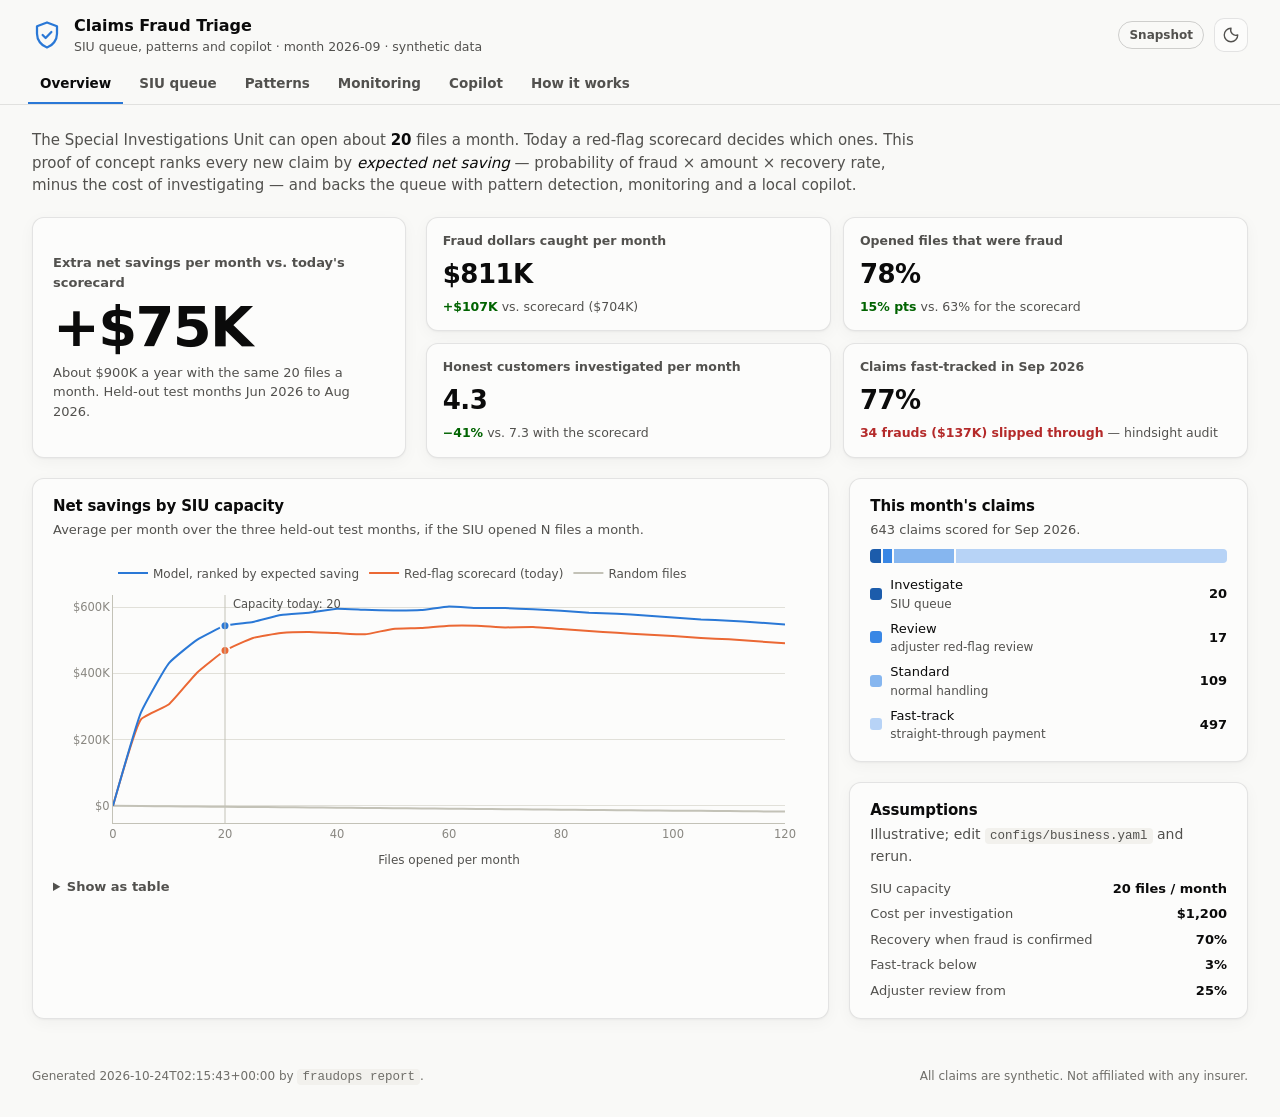
==== site/index.html @ f03dba5d "feat: claims fraud triage PoC, end to end Synthetic auto-insurance claims with seven documented frau" ====
<!doctype html>
<html lang="en">
<head>
  <meta charset="utf-8">
  <meta name="viewport" content="width=device-width, initial-scale=1">
  <title>Claims Fraud Triage</title>
  <meta name="description" content="End-to-end MLOps and local RAG proof of concept: SIU triage for auto-insurance claims. Synthetic data.">
  <link rel="icon" href="assets/favicon.svg" type="image/svg+xml">
  <link rel="stylesheet" href="assets/styles.css">
</head>
<body>
  <a class="skip" href="#main">Skip to content</a>
  <header class="topbar">
    <div class="brand">
      <svg class="brand-mark" viewBox="0 0 24 24" aria-hidden="true"><path d="M12 2 4 5v6c0 5 3.4 9.4 8 11 4.6-1.6 8-6 8-11V5l-8-3Z" fill="none" stroke="currentColor" stroke-width="1.8" stroke-linejoin="round"/><path d="m8.5 12 2.4 2.4 4.6-4.8" fill="none" stroke="currentColor" stroke-width="1.8" stroke-linecap="round" stroke-linejoin="round"/></svg>
      <div>
        <div class="brand-name">Claims Fraud Triage</div>
        <div class="brand-sub">SIU queue, patterns and copilot · month <span>2026-09</span> · synthetic data</div>
      </div>
    </div>
    <div class="topbar-right">
      <span class="mode-chip" id="mode-chip" title="Static snapshot: data embedded in the page. Live: served by the API.">Snapshot</span>
      <button class="icon-button" id="theme-toggle" type="button" aria-label="Switch colour theme" title="Switch colour theme">
        <svg viewBox="0 0 24 24" aria-hidden="true"><path d="M12 3a9 9 0 1 0 9 9 7 7 0 0 1-9-9Z" fill="none" stroke="currentColor" stroke-width="1.8" stroke-linejoin="round"/></svg>
      </button>
    </div>
    <nav class="tabs" role="tablist" aria-label="Sections">
      <button role="tab" id="tab-overview" aria-controls="overview" aria-selected="true" data-tab="overview">Overview</button>
      <button role="tab" id="tab-queue" aria-controls="queue" aria-selected="false" data-tab="queue">SIU queue</button>
      <button role="tab" id="tab-patterns" aria-controls="patterns" aria-selected="false" data-tab="patterns">Patterns</button>
      <button role="tab" id="tab-monitoring" aria-controls="monitoring" aria-selected="false" data-tab="monitoring">Monitoring</button>
      <button role="tab" id="tab-copilot" aria-controls="copilot" aria-selected="false" data-tab="copilot">Copilot</button>
      <button role="tab" id="tab-stack" aria-controls="stack" aria-selected="false" data-tab="stack">How it works</button>
    </nav>
  </header>

  <main id="main">
    <!-- Overview ------------------------------------------------------------------------>
    <section class="panel" id="overview" role="tabpanel" aria-labelledby="tab-overview">
      <div class="lede">
        <p>The Special Investigations Unit can open about <strong data-bind="capacity"></strong> files a month. Today a red-flag
          scorecard decides which ones. This proof of concept ranks every new claim by <em>expected net saving</em> &mdash;
          probability of fraud &times; amount &times; recovery rate, minus the cost of investigating &mdash; and backs the queue with
          pattern detection, monitoring and a local copilot.</p>
      </div>
      <div class="hero-row">
        <div class="hero card">
          <div class="hero-label">Extra net savings per month vs. today's scorecard</div>
          <div class="hero-value" id="hero-value"></div>
          <div class="hero-note" id="hero-note"></div>
        </div>
        <div class="kpis" id="kpis"></div>
      </div>
      <div class="grid-2-1">
        <figure class="card chart-card">
          <figcaption>
            <h2>Net savings by SIU capacity</h2>
            <p>Average per month over the three held-out test months, if the SIU opened N files a month.</p>
          </figcaption>
          <div class="chart" id="chart-capacity" style="height: 320px"></div>
          <details class="table-view"><summary>Show as table</summary><div id="table-capacity"></div></details>
        </figure>
        <div class="stack">
          <figure class="card">
            <figcaption><h2>This month's claims</h2><p id="bands-caption"></p></figcaption>
            <div id="bands"></div>
          </figure>
          <div class="card assumptions">
            <h2>Assumptions</h2>
            <p class="muted">Illustrative; edit <code>configs/business.yaml</code> and rerun.</p>
            <dl id="assumptions"></dl>
          </div>
        </div>
      </div>
    </section>

    <!-- Queue ----------------------------------------------------------------------------->
    <section class="panel" id="queue" role="tabpanel" aria-labelledby="tab-queue" hidden>
      <div class="section-head">
        <div>
          <h1>SIU queue for <span>2026-09</span></h1>
          <p class="muted">Ranked by expected net saving. The first <span data-bind="capacity"></span> fit this month's capacity; the rest go to adjuster review if their probability is high.</p>
        </div>
      </div>
      <div class="queue-layout">
        <div class="card table-card">
          <table class="data-table" id="queue-table">
            <thead><tr>
              <th scope="col" class="num">#</th><th scope="col">Claim</th><th scope="col">Loss</th>
              <th scope="col" class="num">Claimed</th><th scope="col">Fraud probability</th>
              <th scope="col" class="num">Expected saving</th><th scope="col">Signals</th>
            </tr></thead>
            <tbody></tbody>
          </table>
        </div>
        <aside class="card detail" id="claim-detail" aria-live="polite"></aside>
      </div>
      <div class="live-only grid-2" hidden>
        <div class="card">
          <h2>Live FNOL feed</h2>
          <p class="muted">Claims posted to <code>/api/score</code>, newest first. Start one with <code>fraudops replay</code>.</p>
          <div id="live-feed" class="feed"><p class="muted">Waiting for claims&hellip;</p></div>
        </div>
        <div class="card">
          <h2>Score a claim</h2>
          <p class="muted">Pick a scenario, adjust it, and send it to the scoring API.</p>
          <form id="score-form" class="score-form"></form>
          <div id="score-result" aria-live="polite"></div>
        </div>
      </div>
    </section>

    <!-- Patterns -------------------------------------------------------------------------->
    <section class="panel" id="patterns" role="tabpanel" aria-labelledby="tab-patterns" hidden>
      <div class="section-head">
        <div>
          <h1>Patterns the score alone would miss</h1>
          <p class="muted">The model only recognises fraud it has been trained on. These unsupervised views look for what is new.</p>
        </div>
      </div>
      <div id="emerging"></div>
      <div class="grid-2-1">
        <figure class="card chart-card">
          <figcaption>
            <h2>Pattern map</h2>
            <p>Each dot is a claim, placed so that similar claims sit together (t-SNE). Labels mark where each of the eight claim segments of the last 12 months is centred.</p>
          </figcaption>
          <div class="chart" id="chart-map" style="height: 500px"></div>
        </figure>
        <figure class="card chart-card">
          <figcaption>
            <h2 id="pattern-view-title">The new pattern in real units</h2>
            <p id="pattern-view-caption">Towed claims only, log scales.</p>
          </figcaption>
          <div class="chart" id="chart-pattern-view" style="height: 500px"></div>
        </figure>
      </div>
      <div class="card">
        <h2>Claim segments</h2>
        <p class="muted">KMeans on the last 12 months, most fraud-prone first. Confirmed fraud uses past investigation outcomes; "share now" compares this month's mix with last year's.</p>
        <div id="segments-table"></div>
      </div>
      <div class="card">
        <div class="section-head compact">
          <div>
            <h2>Linked claims</h2>
            <p class="muted">Claims connected through shared phone numbers or addresses. Large groups are where organised rings show up.</p>
          </div>
          <div class="segmented" id="ring-picker" role="radiogroup" aria-label="Choose a group"></div>
        </div>
        <div class="grid-2-1 inner">
          <div class="chart" id="chart-ring" style="height: 420px"></div>
          <div id="ring-facts"></div>
        </div>
      </div>
    </section>

    <!-- Monitoring ------------------------------------------------------------------------>
    <section class="panel" id="monitoring" role="tabpanel" aria-labelledby="tab-monitoring" hidden>
      <div class="section-head">
        <div>
          <h1>Model and data health</h1>
          <p class="muted">Drift, score stability, held-out performance and lineage, as the pipeline recorded them.</p>
        </div>
      </div>
      <div class="kpis kpis-4" id="health-kpis"></div>
      <div class="grid-2">
        <figure class="card chart-card">
          <figcaption>
            <h2>Extreme values vs. last year</h2>
            <p>How much more often this month's claims exceed last year's 99th percentile (1&times; = as usual). PSI averages these tails away; this check does not.</p>
          </figcaption>
          <div class="chart" id="chart-tail" style="height: 300px"></div>
        </figure>
        <figure class="card chart-card">
          <figcaption>
            <h2>Score distribution</h2>
            <p>Share of claims per probability band: the three test months vs. this month.</p>
          </figcaption>
          <div class="chart" id="chart-scores" style="height: 300px"></div>
        </figure>
      </div>
      <div class="card">
        <h2>Feature drift</h2>
        <p class="muted">Alert when PSI &ge; <span data-bind="psi-alert"></span> with a real mean shift, or when extreme values arrive at &ge; 3&times; the usual rate.</p>
        <div id="drift-table"></div>
      </div>
      <div class="grid-2">
        <figure class="card chart-card">
          <figcaption>
            <h2>Precision vs. recall on the test months</h2>
            <p>Curves rank claims by probability. The dots are the real queues of 20 files a month; the model's sits below its curve because the queue ranks by dollars, not probability.</p>
          </figcaption>
          <div class="chart" id="chart-pr" style="height: 320px"></div>
        </figure>
        <figure class="card chart-card">
          <figcaption>
            <h2>What drives the score</h2>
            <p>Mean absolute contribution to the log-odds (SHAP) on the test months.</p>
          </figcaption>
          <div class="chart" id="chart-importance" style="height: 320px"></div>
        </figure>
      </div>
      <div class="grid-2">
        <div class="card"><h2>Candidates</h2><div id="candidates-table"></div></div>
        <div class="card"><h2>Lineage</h2><dl class="lineage" id="lineage"></dl></div>
      </div>
    </section>

    <!-- Copilot ----------------------------------------------------------------------------->
    <section class="panel" id="copilot" role="tabpanel" aria-labelledby="tab-copilot" hidden>
      <div class="section-head">
        <div>
          <h1>Investigator copilot</h1>
          <p class="muted">Answers from the SIU policy documents, this run's model card and pattern briefs, and the claim file &mdash;
            with a local model, so claim data never leaves the machine.</p>
        </div>
      </div>
      <div class="kpis kpis-4" id="rag-kpis"></div>
      <div class="live-only card" hidden>
        <form id="ask-form" class="ask-form">
          <label for="ask-input" class="sr-only">Question</label>
          <input id="ask-input" name="question" type="text" maxlength="500" placeholder="Ask about a policy, a pattern, or a claim" autocomplete="off" required>
          <label for="ask-claim" class="sr-only">Claim</label>
          <select id="ask-claim" name="claim"><option value="">No claim</option></select>
          <button type="submit" class="primary">Ask</button>
        </form>
        <div class="chips" id="ask-examples"></div>
        <div id="ask-answer" aria-live="polite"></div>
      </div>
      <div class="static-only">
        <p class="muted" id="recorded-note"></p>
        <div id="recorded"></div>
      </div>
    </section>

    <!-- How it works ------------------------------------------------------------------------>
    <section class="panel" id="stack" role="tabpanel" aria-labelledby="tab-stack" hidden>
      <div class="section-head">
        <div>
          <h1>How it works</h1>
          <p class="muted">The MLOps stack, cut down to what a proof of concept needs, all open source and free to run on a laptop.</p>
        </div>
      </div>
      <div class="card"><div class="flow" id="flow"></div></div>
      <div class="card">
        <h2>Stack choices</h2>
        <div id="stack-table"></div>
      </div>
      <div class="card honesty">
        <h2>What is real and what is simulated</h2>
        <ul>
          <li><strong>Real:</strong> the pipeline, the models, MLflow tracking and registry, the online/batch feature parity, the API, the drift checks, the local LLM and its evaluation. Every number on this page was computed by the run that produced it.</li>
          <li><strong>Simulated:</strong> the claims. They are synthetic, generated with seven documented fraud mechanisms and plenty of legitimate claims that share their red flags. Providers and people are coded IDs.</li>
          <li><strong>Assumed:</strong> the business inputs (capacity, cost per file, recovery rate). They sit in one config file and are printed next to every dollar figure.</li>
          <li><strong>Hindsight:</strong> &ldquo;hidden truth&rdquo; checks on the newest month use labels a real carrier would not have yet; they exist to show whether an alert was right.</li>
        </ul>
      </div>
    </section>
  </main>

  <footer class="footer">
    <span>Generated <time>2026-10-24T02:15:43+00:00</time> by <code>fraudops report</code>.</span>
    <span>All claims are synthetic. Not affiliated with any insurer.</span>
  </footer>

  <div class="tooltip" id="tooltip" role="status" hidden></div>
  <script id="dashboard-data" type="application/json">{"generated_at":"2026-10-24T02:15:43+00:00","month":"2026-09","business":{"currency":"CAD","siu":{"capacity_per_month":20,"investigation_cost":1200,"recovery_rate":0.7},"triage":{"fast_track_below":0.03,"review_above":0.25},"copilot":{"minutes_saved_per_case":25,"investigator_hourly_cost":65}},"metrics":{"trained_at":"2026-10-24T02:02:20+00:00","decision":"promoted","previous_champion":null,"champion":{"model_name":"claims-fraud-triage","version":"1","candidate":"lightgbm","mlflow_run_id":"7d68ae6a809c4f02b7dc862be12f9a54","trained_at":"2026-10-24T02:02:20+00:00","train_months":["2024-09","2026-02"],"features":["log_total_claimed","log_injury_reserve","log_repair_estimate","repair_to_value","vehicle_value","vehicle_age","total_loss","loss_hour","night_loss","n_occupants","n_injured","injured_share","soft_tissue_only","police_report","witnesses","represented","tow_distance_km","storage_days","tow_fee","policy_tenure_days","report_delay_days","prior_claims_3y","phone_prior_claims_365d","address_prior_claims_365d","shop_prior_claims_90d","shop_avg_repair_ratio_180d","clinic_prior_claims_90d","rep_clinic_prior_claims_365d","tow_prior_claims_90d","tow_avg_storage_days_180d","loss_type","province","narrative_risk"],"best_iteration":239,"test":{"roc_auc":0.8777,"pr_auc":0.6281,"investigated":20.0,"frauds_caught":15.6667,"frauds_total":50.0,"hit_rate":0.7833,"fraud_dollars_caught":811209.91,"fraud_dollars_total":1022650.8767,"dollar_recall":0.7932,"prevented":567846.937,"cost":24000.0,"net_savings":543846.937,"honest_investigated":4.3333,"months":3.0}},"policy":{"capacity":20,"investigation_cost":1200.0,"recovery_rate":0.7,"fast_track_below":0.03,"review_above":0.25},"data":{"train":{"rows":12160,"fraud_rate":0.0571,"months":["2024-09","2026-02"]},"valid":{"rows":1975,"fraud_rate":0.0496,"months":["2026-03","2026-05"]},"test":{"rows":2042,"fraud_rate":0.0735,"months":["2026-06","2026-08"]}},"candidates":{"rules":{"valid":{"roc_auc":0.7173,"pr_auc":0.2126,"investigated":20.0,"frauds_caught":9.0,"frauds_total":32.6667,"hit_rate":0.45,"fraud_dollars_caught":529900.52,"fraud_dollars_total":778843.5133,"dollar_recall":0.6804,"prevented":370930.364,"cost":24000.0,"net_savings":346930.364,"honest_investigated":11.0,"months":3.0},"test":{"roc_auc":0.6956,"pr_auc":0.2802,"investigated":20.0,"frauds_caught":12.6667,"frauds_total":50.0,"hit_rate":0.6333,"fraud_dollars_caught":704092.3567,"fraud_dollars_total":1022650.8767,"dollar_recall":0.6885,"prevented":492864.6497,"cost":24000.0,"net_savings":468864.6497,"honest_investigated":7.3333,"months":3.0}},"logreg":{"valid":{"roc_auc":0.912,"pr_auc":0.5766,"investigated":20.0,"frauds_caught":11.6667,"frauds_total":32.6667,"hit_rate":0.5833,"fraud_dollars_caught":575151.82,"fraud_dollars_total":778843.5133,"dollar_recall":0.7385,"prevented":402606.274,"cost":24000.0,"net_savings":378606.274,"honest_investigated":8.3333,"months":3.0},"test":{"roc_auc":0.8483,"pr_auc":0.5104,"investigated":20.0,"frauds_caught":12.3333,"frauds_total":50.0,"hit_rate":0.6167,"fraud_dollars_caught":686863.83,"fraud_dollars_total":1022650.8767,"dollar_recall":0.6717,"prevented":480804.681,"cost":24000.0,"net_savings":456804.681,"honest_investigated":7.6667,"months":3.0}},"lightgbm":{"valid":{"roc_auc":0.9103,"pr_auc":0.6447,"investigated":20.0,"frauds_caught":13.6667,"frauds_total":32.6667,"hit_rate":0.6833,"fraud_dollars_caught":653609.3,"fraud_dollars_total":778843.5133,"dollar_recall":0.8392,"prevented":457526.51,"cost":24000.0,"net_savings":433526.51,"honest_investigated":6.3333,"months":3.0},"test":{"roc_auc":0.8777,"pr_auc":0.6281,"investigated":20.0,"frauds_caught":15.6667,"frauds_total":50.0,"hit_rate":0.7833,"fraud_dollars_caught":811209.91,"fraud_dollars_total":1022650.8767,"dollar_recall":0.7932,"prevented":567846.937,"cost":24000.0,"net_savings":543846.937,"honest_investigated":4.3333,"months":3.0}}},"random_test":{"net_savings":-2925.06,"fraud_dollars_caught":30107.05,"frauds_caught":1.47,"investigated":20.0},"capacity_curve":{"capacity":[0.0,5.0,10.0,15.0,20.0,25.0,30.0,35.0,40.0,45.0,50.0,55.0,60.0,65.0,70.0,75.0,80.0,85.0,90.0,95.0,100.0,105.0,110.0,115.0,120.0],"model":[0.0,282007.55,431004.07,501091.44,543846.94,555132.17,576094.52,582999.86,595178.5,591655.29,589288.89,590763.03,601983.12,597012.95,596815.79,593301.72,588655.48,582655.48,580154.93,574580.27,568580.27,562580.27,558865.02,553536.75,547536.75],"rules":[0.0,261140.06,306603.04,401913.8,468864.65,506571.55,521619.68,524852.58,521330.56,517618.1,533972.56,536498.76,543877.03,543867.24,538538.98,539776.05,533776.05,527776.05,522315.56,517207.24,512421.17,506703.86,502513.21,496513.21,490513.21],"random":[0.0,-731.27,-1462.53,-2193.8,-2925.06,-3656.33,-4387.59,-5118.86,-5850.12,-6581.39,-7312.66,-8043.92,-8775.19,-9506.45,-10237.72,-10968.98,-11700.25,-12431.52,-13162.78,-13894.05,-14625.31,-15356.58,-16087.84,-16819.11,-17550.37]},"pr_curve":{"logreg":{"precision":[0.0735,0.0744,0.0753,0.0763,0.0774,0.0784,0.0795,0.0806,0.0817,0.0829,0.0841,0.0848,0.086,0.0868,0.088,0.0894,0.0909,0.0923,0.0938,0.0954,0.0963,0.098,0.0984,0.1001,0.102,0.1024,0.1036,0.1056,0.1069,0.109,0.1097,0.112,0.1136,0.116,0.1186,0.1213,0.1241,0.1271,0.1292,0.1315,0.1338,0.1363,0.1379,0.1418,0.1448,0.149,0.1524,0.157,0.1596,0.1649,0.1667,0.1671,0.1734,0.1783,0.1824,0.1868,0.1882,0.1951,0.2044,0.2089,0.2175,0.2275,0.2364,0.2464,0.2552,0.2707,0.2849,0.2926,0.3158,0.3359,0.3562,0.3913,0.4199,0.4744,0.5308,0.6346,0.6923,0.7885,0.8462,1.0],"recall":[1.0,1.0,1.0,1.0,1.0,1.0,1.0,1.0,1.0,1.0,1.0,0.9933,0.9933,0.9867,0.9867,0.9867,0.9867,0.9867,0.9867,0.9867,0.98,0.98,0.9667,0.9667,0.9667,0.9533,0.9467,0.9467,0.94,0.94,0.9267,0.9267,0.92,0.92,0.92,0.92,0.92,0.92,0.9133,0.9067,0.9,0.8933,0.88,0.88,0.8733,0.8733,0.8667,0.8667,0.8533,0.8533,0.8333,0.8067,0.8067,0.8,0.7867,0.7733,0.7467,0.74,0.74,0.72,0.7133,0.7067,0.6933,0.68,0.66,0.6533,0.64,0.6067,0.6,0.58,0.5533,0.54,0.5067,0.4933,0.46,0.44,0.36,0.2733,0.1467,0.0]},"lightgbm":{"precision":[0.0735,0.0744,0.0753,0.0763,0.0774,0.0784,0.0795,0.0806,0.0817,0.0829,0.0841,0.0853,0.086,0.0873,0.0886,0.09,0.0915,0.0923,0.0938,0.0954,0.097,0.0987,0.1004,0.1015,0.1034,0.1053,0.1073,0.1093,0.1114,0.1129,0.1144,0.116,0.1185,0.1202,0.1203,0.123,0.1259,0.128,0.1302,0.1325,0.1358,0.1394,0.1411,0.1439,0.147,0.149,0.1512,0.1558,0.1608,0.1662,0.1707,0.1713,0.1777,0.1783,0.1839,0.19,0.1966,0.2056,0.2118,0.2205,0.2297,0.2403,0.2545,0.2657,0.2835,0.2956,0.3086,0.3344,0.3579,0.3938,0.4249,0.4638,0.5304,0.5769,0.6462,0.75,0.8462,0.9231,0.9615,1.0],"recall":[1.0,1.0,1.0,1.0,1.0,1.0,1.0,1.0,1.0,1.0,1.0,1.0,0.9933,0.9933,0.9933,0.9933,0.9933,0.9867,0.9867,0.9867,0.9867,0.9867,0.9867,0.98,0.98,0.98,0.98,0.98,0.98,0.9733,0.9667,0.96,0.96,0.9533,0.9333,0.9333,0.9333,0.9267,0.92,0.9133,0.9133,0.9133,0.9,0.8933,0.8867,0.8733,0.86,0.86,0.86,0.86,0.8533,0.8267,0.8267,0.8,0.7933,0.7867,0.78,0.78,0.7667,0.76,0.7533,0.7467,0.7467,0.7333,0.7333,0.7133,0.6933,0.6933,0.68,0.68,0.66,0.64,0.64,0.6,0.56,0.52,0.44,0.32,0.1667,0.0]}},"importance":{"narrative_risk":0.6849,"shop_avg_repair_ratio_180d":0.3249,"repair_to_value":0.3031,"log_total_claimed":0.2557,"loss_type":0.2545,"shop_prior_claims_90d":0.1766,"policy_tenure_days":0.1762,"log_repair_estimate":0.163,"vehicle_value":0.0935,"n_injured":0.0754,"report_delay_days":0.059,"vehicle_age":0.0531,"province":0.0454,"loss_hour":0.0383,"tow_distance_km":0.0347},"elapsed_seconds":20.1},"latest":{"month":"2026-09","claims":643,"queue":20,"bands":{"Fast-track":497,"Standard":109,"Investigate":20,"Review":17},"queue_value":666668.3,"model_version":"1","hidden_truth":{"model_queue":{"investigated":20,"frauds_caught":17,"frauds_total":79,"hit_rate":0.85,"fraud_dollars_caught":948440.27,"fraud_dollars_total":1324796.53,"dollar_recall":0.7159139147201722,"prevented":663908.189,"cost":24000.0,"net_savings":639908.189,"honest_investigated":3},"rules_queue":{"investigated":20,"frauds_caught":11,"frauds_total":79,"hit_rate":0.55,"fraud_dollars_caught":586816.6,"fraud_dollars_total":1324796.53,"dollar_recall":0.4429484730006048,"prevented":410771.61999999994,"cost":24000.0,"net_savings":386771.61999999994,"honest_investigated":9},"by_scheme":[{"scheme":"injury_buildup","claims":4,"in_queue":2,"mean_probability":0.669,"fraud_dollars":63598.82},{"scheme":"owner_giveup","claims":5,"in_queue":3,"mean_probability":0.533,"fraud_dollars":275575.22},{"scheme":"post_loss_inception","claims":1,"in_queue":0,"mean_probability":0.202,"fraud_dollars":5073.73},{"scheme":"repair_buildup","claims":11,"in_queue":0,"mean_probability":0.353,"fraud_dollars":53508.32},{"scheme":"soft_padding","claims":15,"in_queue":0,"mean_probability":0.058,"fraud_dollars":29462.04},{"scheme":"staged_ring","claims":11,"in_queue":11,"mean_probability":0.912,"fraud_dollars":736989.11},{"scheme":"towing_storage","claims":32,"in_queue":1,"mean_probability":0.049,"fraud_dollars":160589.29}],"fast_track":{"share_of_claims":0.7729,"fraud_dollars_missed":137261.88,"fraud_claims_missed":34}}},"queue":[{"claim_id":"C-116714","rank":1,"band":"Investigate","probability":0.934,"expected_value":66520.26,"total_claimed":103579.33,"loss_type":"rear_end","city":"Toronto","province":"ON","reported":"2026-09-26","reasons_for":[{"feature":"narrative_risk","text":"Adjuster notes read like confirmed fraud files: 'occupants reported', 'pain', 'neck'","weight":2.943},{"feature":"n_injured","text":"5 of 5 occupants claim injury","weight":2.853},{"feature":"rep_clinic_prior_claims_365d","text":"Same representative and clinic paired on 39 prior claims","weight":0.807},{"feature":"log_total_claimed","text":"Total claimed $103,579","weight":0.596}],"reasons_against":[{"feature":"log_injury_reserve","text":"Injury reserve $98,729","weight":-0.438},{"feature":"shop_avg_repair_ratio_180d","text":"Body shop's recent estimates average 23% of vehicle value","weight":-0.243}],"narrative":"Insured states the vehicle ahead stopped suddenly on the Don Valley Parkway and contact could not be avoided. All 5 occupants reported neck and back pain after the collision. Occupants were referred to CLINIC-02 and treatment plans were submitted within days. Claimants retained REP-03 shortly after the loss. No police attendance; reported at a collision reporting centre. Vehicle towed by TOW-01 to SHOP-002. Adjuster spoke with the insured by phone.","tags":["R1"],"facts":{"loss_hour":18,"report_delay_days":0,"policy_tenure_days":1338,"n_occupants":5,"n_injured":5,"soft_tissue_only":true,"police_report":false,"witnesses":0,"prior_claims_3y":1,"vehicle_value":27736.58,"repair_estimate":3761.24,"injury_reserve":98728.54,"tow_fee":1089.55,"storage_days":11,"tow_distance_km":17.8,"body_shop_id":"SHOP-002","clinic_id":"CLINIC-02","rep_id":"REP-03","tow_company_id":"TOW-01"}},{"claim_id":"C-116550","rank":2,"band":"Investigate","probability":0.8586,"expected_value":52358.39,"total_claimed":89111.85,"loss_type":"rear_end","city":"Edmonton","province":"AB","reported":"2026-09-18","reasons_for":[{"feature":"n_injured","text":"5 of 5 occupants claim injury","weight":2.655},{"feature":"narrative_risk","text":"Adjuster notes read like confirmed fraud files: 'occupants reported', 'injuries', 'vehicle'","weight":2.525},{"feature":"log_total_claimed","text":"Total claimed $89,112","weight":0.694},{"feature":"policy_tenure_days","text":"Policy was 125 days old at the time of loss","weight":0.406}],"reasons_against":[{"feature":"log_injury_reserve","text":"Injury reserve $86,316","weight":-0.411},{"feature":"shop_avg_repair_ratio_180d","text":"Body shop's recent estimates average 23% of vehicle value","weight":-0.207}],"narrative":"Lead vehicle braked abruptly for no apparent reason on the Anthony Henday Drive; low-speed impact. 5 occupants reported injuries. Police attended and a report number was provided. Vehicle towed by TOW-15 to SHOP-027. Photos received.","tags":["R3"],"facts":{"loss_hour":10,"report_delay_days":2,"policy_tenure_days":125,"n_occupants":5,"n_injured":5,"soft_tissue_only":true,"police_report":true,"witnesses":0,"prior_claims_3y":0,"vehicle_value":16488.12,"repair_estimate":2501.81,"injury_reserve":86316.04,"tow_fee":294.0,"storage_days":1,"tow_distance_km":11.2,"body_shop_id":"SHOP-027","clinic_id":"CLINIC-16","rep_id":null,"tow_company_id":"TOW-15"}},{"claim_id":"C-116533","rank":3,"band":"Investigate","probability":0.9622,"expected_value":51997.77,"total_claimed":78981.87,"loss_type":"intersection","city":"Edmonton","province":"AB","reported":"2026-09-18","reasons_for":[{"feature":"narrative_risk","text":"Adjuster notes read like confirmed fraud files: 'paramedics', 'passenger', 'assessed'","weight":3.25},{"feature":"n_injured","text":"4 of 4 occupants claim injury","weight":2.749},{"feature":"rep_clinic_prior_claims_365d","text":"Same representative and clinic paired on 18 prior claims","weight":0.907},{"feature":"log_total_claimed","text":"Total claimed $78,982","weight":0.763}],"reasons_against":[{"feature":"log_injury_reserve","text":"Injury reserve $74,406","weight":-0.243},{"feature":"shop_avg_repair_ratio_180d","text":"Body shop's recent estimates average 24% of vehicle value","weight":-0.222}],"narrative":"Insured was turning left on Gateway Boulevard when the other vehicle entered the intersection. Driver and 3 passenger(s) were assessed by paramedics. Claimants retained REP-09 shortly after the loss. No police attendance; reported at a collision reporting centre. Vehicle towed by TOW-15 to SHOP-027.","tags":["R3"],"facts":{"loss_hour":19,"report_delay_days":1,"policy_tenure_days":551,"n_occupants":4,"n_injured":4,"soft_tissue_only":true,"police_report":false,"witnesses":0,"prior_claims_3y":1,"vehicle_value":50841.51,"repair_estimate":4300.82,"injury_reserve":74406.28,"tow_fee":274.77,"storage_days":1,"tow_distance_km":16.0,"body_shop_id":"SHOP-027","clinic_id":"CLINIC-16","rep_id":"REP-09","tow_company_id":"TOW-15"}},{"claim_id":"C-116476","rank":4,"band":"Investigate","probability":0.8969,"expected_value":45865.37,"total_claimed":74966.44,"loss_type":"rear_end","city":"Mississauga","province":"ON","reported":"2026-09-16","reasons_for":[{"feature":"n_injured","text":"5 of 5 occupants claim injury","weight":2.718},{"feature":"narrative_risk","text":"Adjuster notes read like confirmed fraud files: 'paramedics', 'passenger', 'occupants'","weight":2.134},{"feature":"log_total_claimed","text":"Total claimed $74,966","weight":0.968},{"feature":"policy_tenure_days","text":"Policy was 126 days old at the time of loss","weight":0.405}],"reasons_against":[{"feature":"shop_avg_repair_ratio_180d","text":"Body shop's recent estimates average 23% of vehicle value","weight":-0.335},{"feature":"log_injury_reserve","text":"Injury reserve $69,995","weight":-0.252}],"narrative":"Lead vehicle braked abruptly for no apparent reason on Dundas Street West; low-speed impact. Driver and 4 passenger(s) were assessed by paramedics. Occupants were referred to CLINIC-02 and treatment plans were submitted within days. Police attended and a report number was provided. Vehicle towed by TOW-03 to SHOP-003. Adjuster spoke with the insured by phone.","tags":["R1"],"facts":{"loss_hour":16,"report_delay_days":1,"policy_tenure_days":126,"n_occupants":5,"n_injured":5,"soft_tissue_only":true,"police_report":true,"witnesses":1,"prior_claims_3y":2,"vehicle_value":27027.75,"repair_estimate":4203.24,"injury_reserve":69995.27,"tow_fee":767.93,"storage_days":6,"tow_distance_km":9.9,"body_shop_id":"SHOP-003","clinic_id":"CLINIC-02","rep_id":null,"tow_company_id":"TOW-03"}},{"claim_id":"C-116215","rank":5,"band":"Investigate","probability":0.97,"expected_value":43265.76,"total_claimed":65486.88,"loss_type":"rear_end","city":"Mississauga","province":"ON","reported":"2026-09-03","reasons_for":[{"feature":"narrative_risk","text":"Adjuster notes read like confirmed fraud files: 'following days', 'people', 'sought'","weight":2.94},{"feature":"n_injured","text":"4 of 4 occupants claim injury","weight":2.721},{"feature":"rep_clinic_prior_claims_365d","text":"Same representative and clinic paired on 42 prior claims","weight":0.8},{"feature":"log_total_claimed","text":"Total claimed $65,487","weight":0.728}],"reasons_against":[{"feature":"shop_avg_repair_ratio_180d","text":"Body shop's recent estimates average 24% of vehicle value","weight":-0.264}],"narrative":"Insured states the vehicle ahead stopped suddenly on Hurontario Street and contact could not be avoided. 4 people in the vehicle sought treatment in the following days. No police attendance; reported at a collision reporting centre. Vehicle towed by TOW-04 to SHOP-003. Adjuster spoke with the insured by phone.","tags":["R1"],"facts":{"loss_hour":7,"report_delay_days":0,"policy_tenure_days":1226,"n_occupants":4,"n_injured":4,"soft_tissue_only":true,"police_report":false,"witnesses":0,"prior_claims_3y":0,"vehicle_value":19689.66,"repair_estimate":4102.14,"injury_reserve":60975.92,"tow_fee":408.82,"storage_days":3,"tow_distance_km":7.6,"body_shop_id":"SHOP-003","clinic_id":"CLINIC-02","rep_id":"REP-03","tow_company_id":"TOW-04"}},{"claim_id":"C-116422","rank":6,"band":"Investigate","probability":0.8757,"expected_value":41121.02,"total_claimed":69043.9,"loss_type":"rear_end","city":"Mississauga","province":"ON","reported":"2026-09-13","reasons_for":[{"feature":"n_injured","text":"4 of 4 occupants claim injury","weight":2.497},{"feature":"narrative_risk","text":"Adjuster notes read like confirmed fraud files: 'paramedics', 'passenger', 'occupants'","weight":2.454},{"feature":"log_total_claimed","text":"Total claimed $69,044","weight":0.807},{"feature":"policy_tenure_days","text":"Policy was 69 days old at the time of loss","weight":0.543}],"reasons_against":[{"feature":"shop_avg_repair_ratio_180d","text":"Body shop's recent estimates average 23% of vehicle value","weight":-0.361}],"narrative":"Rear-end collision at low speed on Dundas Street West; third party accepted fault at the scene. Driver and 3 passenger(s) were assessed by paramedics. Occupants were referred to CLINIC-02 and treatment plans were submitted within days. No police attendance; reported at a collision reporting centre. Estimate received from SHOP-003.","tags":["R1"],"facts":{"loss_hour":11,"report_delay_days":1,"policy_tenure_days":69,"n_occupants":4,"n_injured":4,"soft_tissue_only":true,"police_report":false,"witnesses":0,"prior_claims_3y":0,"vehicle_value":16649.51,"repair_estimate":4439.17,"injury_reserve":64604.73,"tow_fee":0.0,"storage_days":0,"tow_distance_km":0.0,"body_shop_id":"SHOP-003","clinic_id":"CLINIC-02","rep_id":null,"tow_company_id":null}},{"claim_id":"C-116337","rank":7,"band":"Investigate","probability":0.9641,"expected_value":34749.39,"total_claimed":53270.6,"loss_type":"intersection","city":"Calgary","province":"AB","reported":"2026-09-08","reasons_for":[{"feature":"narrative_risk","text":"Adjuster notes read like confirmed fraud files: 'paramedics', 'passenger', 'assessed'","weight":3.354},{"feature":"n_injured","text":"3 of 4 occupants claim injury","weight":1.924},{"feature":"rep_clinic_prior_claims_365d","text":"Same representative and clinic paired on 30 prior claims","weight":0.826},{"feature":"log_total_claimed","text":"Total claimed $53,271","weight":0.674}],"reasons_against":[{"feature":"shop_avg_repair_ratio_180d","text":"Body shop's recent estimates average 23% of vehicle value","weight":-0.316}],"narrative":"Insured was turning left on Macleod Trail when the other vehicle entered the intersection. Driver and 2 passenger(s) were assessed by paramedics. Claimants retained REP-07 shortly after the loss. No police attendance; reported at a collision reporting centre. Estimate received from SHOP-021.","tags":["R2"],"facts":{"loss_hour":20,"report_delay_days":0,"policy_tenure_days":21,"n_occupants":4,"n_injured":3,"soft_tissue_only":true,"police_report":false,"witnesses":0,"prior_claims_3y":0,"vehicle_value":28694.23,"repair_estimate":3457.34,"injury_reserve":49813.26,"tow_fee":0.0,"storage_days":0,"tow_distance_km":0.0,"body_shop_id":"SHOP-021","clinic_id":"CLINIC-13","rep_id":"REP-07","tow_company_id":null}},{"claim_id":"C-116481","rank":8,"band":"Investigate","probability":0.9514,"expected_value":34611.38,"total_claimed":53772.79,"loss_type":"rear_end","city":"Edmonton","province":"AB","reported":"2026-09-16","reasons_for":[{"feature":"narrative_risk","text":"Adjuster notes read like confirmed fraud files: 'occupants reported', 'injuries', 'submitted'","weight":2.92},{"feature":"n_injured","text":"3 of 3 occupants claim injury","weight":1.96},{"feature":"rep_clinic_prior_claims_365d","text":"Same representative and clinic paired on 17 prior claims","weight":0.828},{"feature":"log_total_claimed","text":"Total claimed $53,773","weight":0.635}],"reasons_against":[{"feature":"shop_avg_repair_ratio_180d","text":"Body shop's recent estimates average 24% of vehicle value","weight":-0.214}],"narrative":"Insured's vehicle was hit from behind while waiting to turn on Whitemud Drive. 3 occupants reported injuries. Occupants were referred to CLINIC-16 and treatment plans were submitted within days. Claimants retained REP-09 shortly after the loss. Police attended and a report number was provided. Estimate received from SHOP-027.","tags":["R3"],"facts":{"loss_hour":19,"report_delay_days":0,"policy_tenure_days":1153,"n_occupants":3,"n_injured":3,"soft_tissue_only":true,"police_report":true,"witnesses":1,"prior_claims_3y":4,"vehicle_value":37334.77,"repair_estimate":9514.63,"injury_reserve":44258.16,"tow_fee":0.0,"storage_days":0,"tow_distance_km":0.0,"body_shop_id":"SHOP-027","clinic_id":"CLINIC-16","rep_id":"REP-09","tow_company_id":null}},{"claim_id":"C-116807","rank":9,"band":"Investigate","probability":0.9707,"expected_value":34565.81,"total_claimed":52634.45,"loss_type":"rear_end","city":"Toronto","province":"ON","reported":"2026-09-30","reasons_for":[{"feature":"narrative_risk","text":"Adjuster notes read like confirmed fraud files: 'occupants reported', 'pain', 'neck'","weight":3.511},{"feature":"n_injured","text":"3 of 3 occupants claim injury","weight":1.887},{"feature":"rep_clinic_prior_claims_365d","text":"Same representative and clinic paired on 40 prior claims","weight":0.771},{"feature":"log_total_claimed","text":"Total claimed $52,634","weight":0.65}],"reasons_against":[{"feature":"shop_avg_repair_ratio_180d","text":"Body shop's recent estimates average 23% of vehicle value","weight":-0.372}],"narrative":"Insured was stopped in traffic on the Don Valley Parkway when a third-party vehicle struck the rear bumper. All 3 occupants reported neck and back pain after the collision. Police attended and a report number was provided. Estimate received from SHOP-003. Adjuster spoke with the insured by phone.","tags":["R1"],"facts":{"loss_hour":23,"report_delay_days":0,"policy_tenure_days":34,"n_occupants":3,"n_injured":3,"soft_tissue_only":true,"police_report":true,"witnesses":0,"prior_claims_3y":0,"vehicle_value":25721.95,"repair_estimate":4152.88,"injury_reserve":48481.57,"tow_fee":0.0,"storage_days":0,"tow_distance_km":0.0,"body_shop_id":"SHOP-003","clinic_id":"CLINIC-02","rep_id":"REP-03","tow_company_id":null}},{"claim_id":"C-116598","rank":10,"band":"Investigate","probability":0.78,"expected_value":32573.29,"total_claimed":61857.74,"loss_type":"theft","city":"Edmonton","province":"AB","reported":"2026-09-21","reasons_for":[{"feature":"narrative_risk","text":"Adjuster notes read like confirmed fraud files: 'documents', 'ownership', 'purchased'","weight":2.697},{"feature":"policy_tenure_days","text":"Policy was 70 days old at the time of loss","weight":1.13},{"feature":"log_total_claimed","text":"Total claimed $61,858","weight":1.018},{"feature":"shop_avg_repair_ratio_180d","text":"Body shop's recent estimates average nan% of vehicle value","weight":0.544}],"reasons_against":[],"narrative":"Insured reports the vehicle stolen from a transit park-and-ride overnight. Vehicle was purchased recently. Insured has not yet provided ownership documents. Photos received.","tags":[],"facts":{"loss_hour":9,"report_delay_days":2,"policy_tenure_days":70,"n_occupants":1,"n_injured":0,"soft_tissue_only":false,"police_report":true,"witnesses":0,"prior_claims_3y":1,"vehicle_value":61857.74,"repair_estimate":0.0,"injury_reserve":0.0,"tow_fee":0.0,"storage_days":0,"tow_distance_km":0.0,"body_shop_id":null,"clinic_id":null,"rep_id":null,"tow_company_id":null}},{"claim_id":"C-116452","rank":11,"band":"Investigate","probability":0.9365,"expected_value":31184.07,"total_claimed":49397.8,"loss_type":"rear_end","city":"Edmonton","province":"AB","reported":"2026-09-15","reasons_for":[{"feature":"narrative_risk","text":"Adjuster notes read like confirmed fraud files: 'occupants reported', 'injuries', 'submitted'","weight":2.839},{"feature":"n_injured","text":"3 of 4 occupants claim injury","weight":2.024},{"feature":"rep_clinic_prior_claims_365d","text":"Same representative and clinic paired on 16 prior claims","weight":0.758},{"feature":"log_total_claimed","text":"Total claimed $49,398","weight":0.564}],"reasons_against":[{"feature":"shop_avg_repair_ratio_180d","text":"Body shop's recent estimates average 24% of vehicle value","weight":-0.246}],"narrative":"Insured states the vehicle ahead stopped suddenly on Whitemud Drive and contact could not be avoided. 3 occupants reported injuries. Occupants were referred to CLINIC-16 and treatment plans were submitted within days. Claimants retained REP-09 shortly after the loss. No police attendance; reported at a collision reporting centre. Estimate received from SHOP-027. Photos received.","tags":["R3"],"facts":{"loss_hour":16,"report_delay_days":0,"policy_tenure_days":387,"n_occupants":4,"n_injured":3,"soft_tissue_only":true,"police_report":false,"witnesses":2,"prior_claims_3y":1,"vehicle_value":23308.47,"repair_estimate":7438.69,"injury_reserve":41959.11,"tow_fee":0.0,"storage_days":0,"tow_distance_km":0.0,"body_shop_id":"SHOP-027","clinic_id":"CLINIC-16","rep_id":"REP-09","tow_company_id":null}},{"claim_id":"C-116564","rank":12,"band":"Investigate","probability":0.858,"expected_value":29213.08,"total_claimed":50640.1,"loss_type":"theft","city":"Markham","province":"ON","reported":"2026-09-19","reasons_for":[{"feature":"narrative_risk","text":"Adjuster notes read like confirmed fraud files: 'documents', 'ownership', 'insured'","weight":2.317},{"feature":"policy_tenure_days","text":"Policy was 11 days old at the time of loss","weight":1.76},{"feature":"log_total_claimed","text":"Total claimed $50,640","weight":0.904},{"feature":"shop_avg_repair_ratio_180d","text":"Body shop's recent estimates average nan% of vehicle value","weight":0.583}],"reasons_against":[],"narrative":"Vehicle was taken from a transit park-and-ride; police report filed the same day. Insured has not yet provided ownership documents. Adjuster spoke with the insured by phone.","tags":[],"facts":{"loss_hour":10,"report_delay_days":3,"policy_tenure_days":11,"n_occupants":2,"n_injured":0,"soft_tissue_only":false,"police_report":true,"witnesses":0,"prior_claims_3y":0,"vehicle_value":50640.1,"repair_estimate":0.0,"injury_reserve":0.0,"tow_fee":0.0,"storage_days":0,"tow_distance_km":0.0,"body_shop_id":null,"clinic_id":null,"rep_id":null,"tow_company_id":null}},{"claim_id":"C-116225","rank":13,"band":"Investigate","probability":0.715,"expected_value":27280.62,"total_claimed":56902.54,"loss_type":"theft","city":"Mississauga","province":"ON","reported":"2026-09-03","reasons_for":[{"feature":"narrative_risk","text":"Adjuster notes read like confirmed fraud files: 'documents', 'ownership', 'keys'","weight":3.017},{"feature":"log_total_claimed","text":"Total claimed $56,903","weight":0.893},{"feature":"policy_tenure_days","text":"Policy was 160 days old at the time of loss","weight":0.678},{"feature":"vehicle_value","text":"Vehicle value $56,903","weight":0.531}],"reasons_against":[],"narrative":"Vehicle was taken from a shopping centre; police report filed the same day. Insured states both keys are in their possession. Insured has not yet provided ownership documents. File acknowledged.","tags":[],"facts":{"loss_hour":17,"report_delay_days":0,"policy_tenure_days":160,"n_occupants":1,"n_injured":0,"soft_tissue_only":false,"police_report":true,"witnesses":0,"prior_claims_3y":0,"vehicle_value":56902.54,"repair_estimate":0.0,"injury_reserve":0.0,"tow_fee":0.0,"storage_days":0,"tow_distance_km":0.0,"body_shop_id":null,"clinic_id":null,"rep_id":null,"tow_company_id":null}},{"claim_id":"C-116277","rank":14,"band":"Investigate","probability":0.6255,"expected_value":26896.74,"total_claimed":64173.78,"loss_type":"theft","city":"Markham","province":"ON","reported":"2026-09-05","reasons_for":[{"feature":"policy_tenure_days","text":"Policy was 60 days old at the time of loss","weight":1.855},{"feature":"log_total_claimed","text":"Total claimed $64,174","weight":1.224},{"feature":"narrative_risk","text":"Adjuster notes read like confirmed fraud files: 'park', 'ride', 'transit'","weight":1.083},{"feature":"shop_avg_repair_ratio_180d","text":"Body shop's recent estimates average nan% of vehicle value","weight":0.425}],"reasons_against":[{"feature":"repair_to_value","text":"Repair estimate is 0% of vehicle value","weight":-0.204}],"narrative":"Vehicle was taken from a transit park-and-ride; police report filed the same day. Photos received.","tags":[],"facts":{"loss_hour":11,"report_delay_days":0,"policy_tenure_days":60,"n_occupants":2,"n_injured":0,"soft_tissue_only":false,"police_report":true,"witnesses":0,"prior_claims_3y":0,"vehicle_value":64173.78,"repair_estimate":0.0,"injury_reserve":0.0,"tow_fee":0.0,"storage_days":0,"tow_distance_km":0.0,"body_shop_id":null,"clinic_id":null,"rep_id":null,"tow_company_id":null}},{"claim_id":"C-116343","rank":15,"band":"Investigate","probability":0.6226,"expected_value":22387.78,"total_claimed":54123.63,"loss_type":"theft","city":"Edmonton","province":"AB","reported":"2026-09-09","reasons_for":[{"feature":"narrative_risk","text":"Adjuster notes read like confirmed fraud files: 'purchased', 'recently', 'keys'","weight":1.763},{"feature":"policy_tenure_days","text":"Policy was 46 days old at the time of loss","weight":1.251},{"feature":"log_total_claimed","text":"Total claimed $54,124","weight":1.103},{"feature":"shop_avg_repair_ratio_180d","text":"Body shop's recent estimates average nan% of vehicle value","weight":0.546}],"reasons_against":[],"narrative":"Insured reports the vehicle stolen from a condo parkade overnight. Insured states both keys are in their possession. Vehicle was purchased recently.","tags":[],"facts":{"loss_hour":15,"report_delay_days":1,"policy_tenure_days":46,"n_occupants":1,"n_injured":0,"soft_tissue_only":false,"police_report":true,"witnesses":0,"prior_claims_3y":0,"vehicle_value":54123.63,"repair_estimate":0.0,"injury_reserve":0.0,"tow_fee":0.0,"storage_days":0,"tow_distance_km":0.0,"body_shop_id":null,"clinic_id":null,"rep_id":null,"tow_company_id":null}},{"claim_id":"C-116300","rank":16,"band":"Investigate","probability":0.7159,"expected_value":22225.59,"total_claimed":46743.2,"loss_type":"rear_end","city":"Edmonton","province":"AB","reported":"2026-09-06","reasons_for":[{"feature":"narrative_risk","text":"Adjuster notes read like confirmed fraud files: 'occupants reported', 'injuries', 'vehicle'","weight":2.628},{"feature":"n_injured","text":"3 of 3 occupants claim injury","weight":1.942},{"feature":"log_total_claimed","text":"Total claimed $46,743","weight":0.621},{"feature":"phone_prior_claims_365d","text":"Phone number appears on 6 other claims in the past year","weight":0.306}],"reasons_against":[],"narrative":"Lead vehicle braked abruptly for no apparent reason on Gateway Boulevard; low-speed impact. 3 occupants reported injuries. No police attendance; reported at a collision reporting centre. Vehicle towed by TOW-15 to SHOP-027. Photos received.","tags":["R3"],"facts":{"loss_hour":22,"report_delay_days":2,"policy_tenure_days":652,"n_occupants":3,"n_injured":3,"soft_tissue_only":true,"police_report":false,"witnesses":0,"prior_claims_3y":0,"vehicle_value":66310.32,"repair_estimate":3214.61,"injury_reserve":43009.89,"tow_fee":518.7,"storage_days":5,"tow_distance_km":11.2,"body_shop_id":"SHOP-027","clinic_id":"CLINIC-16","rep_id":null,"tow_company_id":"TOW-15"}},{"claim_id":"C-116217","rank":17,"band":"Investigate","probability":0.7069,"expected_value":20852.46,"total_claimed":44568.11,"loss_type":"rear_end","city":"Edmonton","province":"AB","reported":"2026-09-03","reasons_for":[{"feature":"narrative_risk","text":"Adjuster notes read like confirmed fraud files: 'occupants reported', 'injuries', 'party'","weight":3.682},{"feature":"n_injured","text":"3 of 4 occupants claim injury","weight":1.463},{"feature":"log_total_claimed","text":"Total claimed $44,568","weight":0.515},{"feature":"loss_type","text":"Loss type: rear end","weight":0.161}],"reasons_against":[{"feature":"policy_tenure_days","text":"Policy was 3971 days old at the time of loss","weight":-0.524}],"narrative":"Insured was stopped in traffic on Whitemud Drive when a third-party vehicle struck the rear bumper. 3 occupants reported injuries. Police attended and a report number was provided. Estimate received from SHOP-027.","tags":[],"facts":{"loss_hour":19,"report_delay_days":5,"policy_tenure_days":3971,"n_occupants":4,"n_injured":3,"soft_tissue_only":true,"police_report":true,"witnesses":0,"prior_claims_3y":0,"vehicle_value":36436.51,"repair_estimate":4109.86,"injury_reserve":40458.25,"tow_fee":0.0,"storage_days":0,"tow_distance_km":0.0,"body_shop_id":"SHOP-027","clinic_id":"CLINIC-16","rep_id":null,"tow_company_id":null}},{"claim_id":"C-116603","rank":18,"band":"Investigate","probability":0.533,"expected_value":17552.87,"total_claimed":50261.51,"loss_type":"rear_end","city":"Toronto","province":"ON","reported":"2026-09-21","reasons_for":[{"feature":"narrative_risk","text":"Adjuster notes read like confirmed fraud files: 'following days', 'people', 'sought'","weight":3.022},{"feature":"log_total_claimed","text":"Total claimed $50,262","weight":0.528},{"feature":"rep_clinic_prior_claims_365d","text":"Same representative and clinic paired on 5 prior claims","weight":0.498},{"feature":"repair_to_value","text":"Repair estimate is 100% of vehicle value","weight":0.24}],"reasons_against":[{"feature":"shop_prior_claims_90d","text":"Body shop on 134 claims in the last 90 days","weight":-0.281}],"narrative":"Rear-end collision at low speed on Yonge Street; third party accepted fault at the scene. 2 people in the vehicle sought treatment in the following days. Injury was first reported several weeks after the loss. Police attended and a report number was provided. Estimate received from SHOP-001. File acknowledged.","tags":[],"facts":{"loss_hour":12,"report_delay_days":0,"policy_tenure_days":1803,"n_occupants":2,"n_injured":2,"soft_tissue_only":true,"police_report":true,"witnesses":3,"prior_claims_3y":0,"vehicle_value":9106.89,"repair_estimate":9106.89,"injury_reserve":41154.62,"tow_fee":0.0,"storage_days":0,"tow_distance_km":0.0,"body_shop_id":"SHOP-001","clinic_id":"CLINIC-01","rep_id":"REP-01","tow_company_id":null}},{"claim_id":"C-116627","rank":19,"band":"Investigate","probability":0.4442,"expected_value":16513.73,"total_claimed":56969.84,"loss_type":"theft","city":"Mississauga","province":"ON","reported":"2026-09-22","reasons_for":[{"feature":"narrative_risk","text":"Adjuster notes read like confirmed fraud files: 'keys', 'possession', 'insured states'","weight":1.624},{"feature":"log_total_claimed","text":"Total claimed $56,970","weight":1.112},{"feature":"policy_tenure_days","text":"Policy was 266 days old at the time of loss","weight":0.834},{"feature":"vehicle_value","text":"Vehicle value $56,970","weight":0.549}],"reasons_against":[{"feature":"repair_to_value","text":"Repair estimate is 0% of vehicle value","weight":-0.201}],"narrative":"Vehicle was taken from a shopping centre; police report filed the same day. Insured states both keys are in their possession.","tags":[],"facts":{"loss_hour":19,"report_delay_days":1,"policy_tenure_days":266,"n_occupants":2,"n_injured":0,"soft_tissue_only":false,"police_report":true,"witnesses":0,"prior_claims_3y":0,"vehicle_value":56969.84,"repair_estimate":0.0,"injury_reserve":0.0,"tow_fee":0.0,"storage_days":0,"tow_distance_km":0.0,"body_shop_id":null,"clinic_id":null,"rep_id":null,"tow_company_id":null}},{"claim_id":"C-116735","rank":20,"band":"Investigate","probability":0.5721,"expected_value":14932.92,"total_claimed":40284.12,"loss_type":"intersection","city":"Mississauga","province":"ON","reported":"2026-09-27","reasons_for":[{"feature":"shop_avg_repair_ratio_180d","text":"Body shop's recent estimates average 31% of vehicle value","weight":1.897},{"feature":"narrative_risk","text":"Adjuster notes read like confirmed fraud files: 'occupants reported', 'injuries', 'insured'","weight":1.337},{"feature":"log_repair_estimate","text":"Repair estimate $16,483","weight":0.515},{"feature":"log_total_claimed","text":"Total claimed $40,284","weight":0.451}],"reasons_against":[{"feature":"loss_type","text":"Loss type: intersection","weight":-0.285}],"narrative":"Insured was turning left on Highway 403 when the other vehicle entered the intersection. 2 occupants reported injuries. Police attended and a report number was provided. Vehicle towed by TOW-25 to a storage yard in Kitchener. Tow truck arrived at the scene before police were called. Storage charges are accruing and a release fee was demanded.","tags":["E1"],"facts":{"loss_hour":22,"report_delay_days":0,"policy_tenure_days":3749,"n_occupants":2,"n_injured":2,"soft_tissue_only":true,"police_report":true,"witnesses":0,"prior_claims_3y":0,"vehicle_value":35777.53,"repair_estimate":16482.63,"injury_reserve":17122.29,"tow_fee":6679.2,"storage_days":40,"tow_distance_km":60.1,"body_shop_id":"SHOP-005","clinic_id":"CLINIC-04","rep_id":"REP-06","tow_company_id":"TOW-25"}},{"claim_id":"C-116406","rank":21,"band":"Standard","probability":0.2098,"expected_value":14449.69,"total_claimed":106555.4,"loss_type":"theft","city":"Calgary","province":"AB","reported":"2026-09-12","reasons_for":[{"feature":"log_total_claimed","text":"Total claimed $106,555","weight":1.24},{"feature":"policy_tenure_days","text":"Policy was 93 days old at the time of loss","weight":0.853},{"feature":"shop_avg_repair_ratio_180d","text":"Body shop's recent estimates average nan% of vehicle value","weight":0.575},{"feature":"vehicle_value","text":"Vehicle value $106,555","weight":0.312}],"reasons_against":[],"narrative":"Vehicle was taken from a gym parking lot; police report filed the same day. Photos received.","tags":[],"facts":{"loss_hour":19,"report_delay_days":1,"policy_tenure_days":93,"n_occupants":1,"n_injured":0,"soft_tissue_only":false,"police_report":true,"witnesses":0,"prior_claims_3y":0,"vehicle_value":106555.4,"repair_estimate":0.0,"injury_reserve":0.0,"tow_fee":0.0,"storage_days":0,"tow_distance_km":0.0,"body_shop_id":null,"clinic_id":null,"rep_id":null,"tow_company_id":null}},{"claim_id":"C-116811","rank":22,"band":"Review","probability":0.745,"expected_value":14173.26,"total_claimed":29479.52,"loss_type":"rear_end","city":"Toronto","province":"ON","reported":"2026-09-30","reasons_for":[{"feature":"narrative_risk","text":"Adjuster notes read like confirmed fraud files: 'occupants reported', 'injuries', 'injury'","weight":3.332},{"feature":"report_delay_days","text":"Reported 33 days after the loss","weight":0.707},{"feature":"rep_clinic_prior_claims_365d","text":"Same representative and clinic paired on 9 prior claims","weight":0.439},{"feature":"log_total_claimed","text":"Total claimed $29,480","weight":0.427}],"reasons_against":[{"feature":"shop_prior_claims_90d","text":"Body shop on 132 claims in the last 90 days","weight":-0.287}],"narrative":"Insured was stopped in traffic on Highway 401 when a third-party vehicle struck the rear bumper. 2 occupants reported injuries. Injury was first reported several weeks after the loss. No police attendance; reported at a collision reporting centre. Estimate received from SHOP-001. File acknowledged.","tags":[],"facts":{"loss_hour":15,"report_delay_days":33,"policy_tenure_days":3125,"n_occupants":2,"n_injured":2,"soft_tissue_only":true,"police_report":false,"witnesses":2,"prior_claims_3y":0,"vehicle_value":9313.33,"repair_estimate":9313.33,"injury_reserve":20166.19,"tow_fee":0.0,"storage_days":0,"tow_distance_km":0.0,"body_shop_id":"SHOP-001","clinic_id":"CLINIC-02","rep_id":"REP-01","tow_company_id":null}},{"claim_id":"C-116615","rank":23,"band":"Standard","probability":0.2161,"expected_value":14058.25,"total_claimed":100887.61,"loss_type":"intersection","city":"Red Deer","province":"AB","reported":"2026-09-21","reasons_for":[{"feature":"narrative_risk","text":"Adjuster notes read like confirmed fraud files: 'occupants reported', 'injuries', 'insured'","weight":2.423},{"feature":"n_injured","text":"3 of 3 occupants claim injury","weight":1.353},{"feature":"log_total_claimed","text":"Total claimed $100,888","weight":0.432},{"feature":"vehicle_value","text":"Vehicle value $69,136","weight":0.308}],"reasons_against":[{"feature":"log_injury_reserve","text":"Injury reserve $96,227","weight":-0.664},{"feature":"loss_type","text":"Loss type: intersection","weight":-0.241}],"narrative":"Collision at an intersection on Gaetz Avenue; parties dispute who had the right of way. 3 occupants reported injuries. Police attended and a report number was provided. Estimate received from SHOP-028. Adjuster spoke with the insured by phone.","tags":[],"facts":{"loss_hour":13,"report_delay_days":0,"policy_tenure_days":3532,"n_occupants":3,"n_injured":3,"soft_tissue_only":false,"police_report":true,"witnesses":0,"prior_claims_3y":0,"vehicle_value":69136.4,"repair_estimate":4660.39,"injury_reserve":96227.22,"tow_fee":0.0,"storage_days":0,"tow_distance_km":0.0,"body_shop_id":"SHOP-028","clinic_id":"CLINIC-17","rep_id":null,"tow_company_id":null}},{"claim_id":"C-116595","rank":24,"band":"Standard","probability":0.1941,"expected_value":11130.93,"total_claimed":90735.76,"loss_type":"intersection","city":"Toronto","province":"ON","reported":"2026-09-21","reasons_for":[{"feature":"narrative_risk","text":"Adjuster notes read like confirmed fraud files: 'paramedics', 'passenger', 'assessed'","weight":2.474},{"feature":"n_injured","text":"3 of 3 occupants claim injury","weight":1.661},{"feature":"log_total_claimed","text":"Total claimed $90,736","weight":0.289},{"feature":"vehicle_value","text":"Vehicle value $73,163","weight":0.139}],"reasons_against":[{"feature":"log_injury_reserve","text":"Injury reserve $79,998","weight":-0.464},{"feature":"shop_prior_claims_90d","text":"Body shop on 133 claims in the last 90 days","weight":-0.24}],"narrative":"Insured was turning left on Yonge Street when the other vehicle entered the intersection. Driver and 2 passenger(s) were assessed by paramedics. Police attended and a report number was provided. Vehicle towed by TOW-25 to a storage yard in Oshawa. Storage charges are accruing and a release fee was demanded.","tags":["E1"],"facts":{"loss_hour":19,"report_delay_days":0,"policy_tenure_days":2045,"n_occupants":3,"n_injured":3,"soft_tissue_only":false,"police_report":true,"witnesses":1,"prior_claims_3y":0,"vehicle_value":73163.21,"repair_estimate":4443.58,"injury_reserve":79997.94,"tow_fee":6294.24,"storage_days":33,"tow_distance_km":67.7,"body_shop_id":"SHOP-001","clinic_id":"CLINIC-01","rep_id":null,"tow_company_id":"TOW-25"}},{"claim_id":"C-116611","rank":25,"band":"Review","probability":0.6927,"expected_value":10642.68,"total_claimed":24423.33,"loss_type":"intersection","city":"Mississauga","province":"ON","reported":"2026-09-21","reasons_for":[{"feature":"narrative_risk","text":"Adjuster notes read like confirmed fraud files: 'occupants reported', 'injuries', 'injury'","weight":2.658},{"feature":"shop_avg_repair_ratio_180d","text":"Body shop's recent estimates average 30% of vehicle value","weight":1.376},{"feature":"report_delay_days","text":"Reported 30 days after the loss","weight":0.556},{"feature":"repair_to_value","text":"Repair estimate is 55% of vehicle value","weight":0.397}],"reasons_against":[],"narrative":"Insured was turning left on Hurontario Street when the other vehicle entered the intersection. 2 occupants reported injuries. Injury was first reported several weeks after the loss. Police attended and a report number was provided. Estimate received from SHOP-005. File acknowledged.","tags":[],"facts":{"loss_hour":15,"report_delay_days":30,"policy_tenure_days":1638,"n_occupants":2,"n_injured":2,"soft_tissue_only":true,"police_report":true,"witnesses":0,"prior_claims_3y":0,"vehicle_value":15580.53,"repair_estimate":8629.95,"injury_reserve":15793.38,"tow_fee":0.0,"storage_days":0,"tow_distance_km":0.0,"body_shop_id":"SHOP-005","clinic_id":"CLINIC-04","rep_id":"REP-08","tow_company_id":null}},{"claim_id":"C-116590","rank":26,"band":"Review","probability":0.3035,"expected_value":10466.3,"total_claimed":54912.36,"loss_type":"theft","city":"Halifax","province":"NS","reported":"2026-09-20","reasons_for":[{"feature":"narrative_risk","text":"Adjuster notes read like confirmed fraud files: 'documents', 'ownership', 'keys'","weight":2.288},{"feature":"log_total_claimed","text":"Total claimed $54,912","weight":0.821},{"feature":"vehicle_value","text":"Vehicle value $54,912","weight":0.685},{"feature":"shop_avg_repair_ratio_180d","text":"Body shop's recent estimates average nan% of vehicle value","weight":0.344}],"reasons_against":[{"feature":"repair_to_value","text":"Repair estimate is 0% of vehicle value","weight":-0.254},{"feature":"policy_tenure_days","text":"Policy was 2311 days old at the time of loss","weight":-0.249}],"narrative":"Vehicle was taken from a grocery store lot; police report filed the same day. Insured states both keys are in their possession. Insured has not yet provided ownership documents. Photos received.","tags":[],"facts":{"loss_hour":6,"report_delay_days":0,"policy_tenure_days":2311,"n_occupants":2,"n_injured":0,"soft_tissue_only":false,"police_report":true,"witnesses":0,"prior_claims_3y":0,"vehicle_value":54912.36,"repair_estimate":0.0,"injury_reserve":0.0,"tow_fee":0.0,"storage_days":0,"tow_distance_km":0.0,"body_shop_id":null,"clinic_id":null,"rep_id":null,"tow_company_id":null}},{"claim_id":"C-116704","rank":27,"band":"Review","probability":0.3022,"expected_value":10377.48,"total_claimed":54728.15,"loss_type":"rear_end","city":"Mississauga","province":"ON","reported":"2026-09-26","reasons_for":[{"feature":"narrative_risk","text":"Adjuster notes read like confirmed fraud files: 'paramedics', 'passenger', 'occupants'","weight":2.503},{"feature":"shop_avg_repair_ratio_180d","text":"Body shop's recent estimates average 31% of vehicle value","weight":1.368},{"feature":"log_total_claimed","text":"Total claimed $54,728","weight":0.66},{"feature":"shop_prior_claims_90d","text":"Body shop on 27 claims in the last 90 days","weight":0.152}],"reasons_against":[{"feature":"log_repair_estimate","text":"Repair estimate $1,495","weight":-0.403},{"feature":"repair_to_value","text":"Repair estimate is 5% of vehicle value","weight":-0.296}],"narrative":"Insured was stopped in traffic on Hurontario Street when a third-party vehicle struck the rear bumper. Driver and 1 passenger(s) were assessed by paramedics. Occupants were referred to CLINIC-04 and treatment plans were submitted within days. Police attended and a report number was provided. Estimate received from SHOP-007. Photos received.","tags":[],"facts":{"loss_hour":13,"report_delay_days":4,"policy_tenure_days":3696,"n_occupants":2,"n_injured":2,"soft_tissue_only":true,"police_report":true,"witnesses":2,"prior_claims_3y":0,"vehicle_value":31909.93,"repair_estimate":1495.16,"injury_reserve":53232.99,"tow_fee":0.0,"storage_days":0,"tow_distance_km":0.0,"body_shop_id":"SHOP-007","clinic_id":"CLINIC-04","rep_id":"REP-06","tow_company_id":null}},{"claim_id":"C-116729","rank":28,"band":"Review","probability":0.7763,"expected_value":9710.71,"total_claimed":20079.25,"loss_type":"rear_end","city":"Edmonton","province":"AB","reported":"2026-09-27","reasons_for":[{"feature":"narrative_risk","text":"Adjuster notes read like confirmed fraud files: 'additional', 'assessed', 'added'","weight":2.498},{"feature":"shop_avg_repair_ratio_180d","text":"Body shop's recent estimates average 32% of vehicle value","weight":1.821},{"feature":"log_repair_estimate","text":"Repair estimate $13,857","weight":0.583},{"feature":"shop_prior_claims_90d","text":"Body shop on 32 claims in the last 90 days","weight":0.407}],"reasons_against":[],"narrative":"Insured's vehicle was hit from behind while waiting to turn on Whitemud Drive. One occupant was assessed at hospital and released the same day. No police attendance; reported at a collision reporting centre. Estimate received from SHOP-026. A supplementary estimate was submitted after teardown. Additional parts were added that were not visible in the first-notice photos. Adjuster spoke with the insured by phone.","tags":[],"facts":{"loss_hour":20,"report_delay_days":11,"policy_tenure_days":968,"n_occupants":2,"n_injured":1,"soft_tissue_only":true,"police_report":false,"witnesses":1,"prior_claims_3y":2,"vehicle_value":13856.88,"repair_estimate":13856.88,"injury_reserve":6222.37,"tow_fee":0.0,"storage_days":0,"tow_distance_km":0.0,"body_shop_id":"SHOP-026","clinic_id":"CLINIC-16","rep_id":null,"tow_company_id":null}},{"claim_id":"C-116415","rank":29,"band":"Review","probability":0.5748,"expected_value":9167.34,"total_claimed":25764.26,"loss_type":"rear_end","city":"Mississauga","province":"ON","reported":"2026-09-12","reasons_for":[{"feature":"narrative_risk","text":"Adjuster notes read like confirmed fraud files: 'paramedics', 'passenger', 'assessed'","weight":2.798},{"feature":"shop_avg_repair_ratio_180d","text":"Body shop's recent estimates average 31% of vehicle value","weight":1.63},{"feature":"repair_to_value","text":"Repair estimate is 30% of vehicle value","weight":0.311},{"feature":"log_total_claimed","text":"Total claimed $25,764","weight":0.246}],"reasons_against":[],"narrative":"Insured's vehicle was hit from behind while waiting to turn on Highway 403. Driver and 1 passenger(s) were assessed by paramedics. Police attended and a report number was provided. Estimate received from SHOP-005. File acknowledged.","tags":[],"facts":{"loss_hour":10,"report_delay_days":1,"policy_tenure_days":490,"n_occupants":2,"n_injured":2,"soft_tissue_only":true,"police_report":true,"witnesses":0,"prior_claims_3y":1,"vehicle_value":16823.53,"repair_estimate":5076.09,"injury_reserve":20688.17,"tow_fee":0.0,"storage_days":0,"tow_distance_km":0.0,"body_shop_id":"SHOP-005","clinic_id":"CLINIC-03","rep_id":"REP-07","tow_company_id":null}},{"claim_id":"C-116259","rank":30,"band":"Standard","probability":0.135,"expected_value":8394.11,"total_claimed":101493.54,"loss_type":"intersection","city":"Toronto","province":"ON","reported":"2026-09-04","reasons_for":[{"feature":"narrative_risk","text":"Adjuster notes read like confirmed fraud files: 'following days', 'people', 'sought'","weight":2.455},{"feature":"rep_clinic_prior_claims_365d","text":"Same representative and clinic paired on 7 prior claims","weight":0.602},{"feature":"log_total_claimed","text":"Total claimed $101,494","weight":0.309},{"feature":"shop_prior_claims_90d","text":"Body shop on 37 claims in the last 90 days","weight":0.188}],"reasons_against":[{"feature":"log_injury_reserve","text":"Injury reserve $96,375","weight":-0.652},{"feature":"loss_type","text":"Loss type: intersection","weight":-0.224}],"narrative":"Collision at an intersection on Highway 401; parties dispute who had the right of way. 2 people in the vehicle sought treatment in the following days. Police attended and a report number was provided. Estimate received from SHOP-004. File acknowledged.","tags":[],"facts":{"loss_hour":11,"report_delay_days":0,"policy_tenure_days":3322,"n_occupants":2,"n_injured":2,"soft_tissue_only":false,"police_report":true,"witnesses":2,"prior_claims_3y":1,"vehicle_value":47987.99,"repair_estimate":5118.07,"injury_reserve":96375.47,"tow_fee":0.0,"storage_days":0,"tow_distance_km":0.0,"body_shop_id":"SHOP-004","clinic_id":"CLINIC-01","rep_id":"REP-02","tow_company_id":null}}],"segments":{"reference_months":["2025-09","2026-08"],"current_month":"2026-09","novel_claims":34,"segments":[{"id":0,"name":"Rear-end \u00b7 police on scene","loss_types":{"Rear-end":0.335,"Intersection":0.155,"Vandalism":0.14},"traits":["police on scene"],"claims_reference":1557,"share_reference":0.1916,"claims_current":128,"share_current":0.1991,"avg_claimed":5414.54,"confirmed_fraud_rate":0.0411,"fraud_dollar_share":0.0175,"avg_probability_current":0.0286,"top_terms":["provided estimate","attended report","police attended","report number","number provided"],"z_scores":{"log_total_claimed":-0.16,"log_injury_reserve":-0.44,"log_repair_estimate":0.29,"n_injured":-0.37,"injured_share":-0.43,"soft_tissue_only":-0.35,"represented":-0.22,"police_report":1.09,"total_loss":-0.18,"tow_distance_km":-0.46,"storage_days":-0.37,"tow_fee":-0.47,"policy_tenure_days":0.07,"report_delay_days":-0.04}},{"id":1,"name":"Rear-end \u00b7 injury-heavy \u00b7 most occupants injured","loss_types":{"Rear-end":0.512,"Intersection":0.241,"Single-vehicle":0.107},"traits":["injury-heavy","most occupants injured"],"claims_reference":469,"share_reference":0.0577,"claims_current":47,"share_current":0.0731,"avg_claimed":26659.98,"confirmed_fraud_rate":0.0768,"fraud_dollar_share":0.0361,"avg_probability_current":0.1058,"top_terms":["clinic","driver reported","day","assessed","pain"],"z_scores":{"log_total_claimed":1.1,"log_injury_reserve":2.2,"log_repair_estimate":0.42,"n_injured":1.56,"injured_share":2.14,"soft_tissue_only":1.72,"represented":-0.26,"police_report":0.23,"total_loss":-0.09,"tow_distance_km":-0.46,"storage_days":-0.37,"tow_fee":-0.47,"policy_tenure_days":0.04,"report_delay_days":0.1}},{"id":2,"name":"Intersection / Rear-end \u00b7 injury-heavy \u00b7 most occupants injured","loss_types":{"Intersection":0.365,"Rear-end":0.326,"Single-vehicle":0.282},"traits":["injury-heavy","most occupants injured"],"claims_reference":436,"share_reference":0.0537,"claims_current":39,"share_current":0.0607,"avg_claimed":29964.57,"confirmed_fraud_rate":0.1101,"fraud_dollar_share":0.0808,"avg_probability_current":0.1137,"top_terms":["clinic","towed","tow shop","driver reported","day"],"z_scores":{"log_total_claimed":1.2,"log_injury_reserve":2.21,"log_repair_estimate":0.53,"n_injured":1.67,"injured_share":2.21,"soft_tissue_only":1.76,"represented":-0.26,"police_report":0.39,"total_loss":-0.0,"tow_distance_km":1.19,"storage_days":0.89,"tow_fee":1.16,"policy_tenure_days":0.11,"report_delay_days":0.01}},{"id":3,"name":"Glass \u00b7 low-value \u00b7 no police report","loss_types":{"Glass":0.99,"Vandalism":0.009,"Parking-lot":0.001},"traits":["low-value","no police report"],"claims_reference":1119,"share_reference":0.1377,"claims_current":82,"share_current":0.1275,"avg_claimed":697.74,"confirmed_fraud_rate":0.0,"fraud_dollar_share":0.0,"avg_probability_current":0.0007,"top_terms":["windshield","stone replacement","requested","cracked","chip"],"z_scores":{"log_total_claimed":-1.52,"log_injury_reserve":-0.44,"log_repair_estimate":-0.59,"n_injured":-0.37,"injured_share":-0.43,"soft_tissue_only":-0.35,"represented":-0.22,"police_report":-0.89,"total_loss":-0.32,"tow_distance_km":-0.46,"storage_days":-0.37,"tow_fee":-0.47,"policy_tenure_days":-0.03,"report_delay_days":-0.02}},{"id":4,"name":"Single-vehicle / Intersection \u00b7 long tows \u00b7 towed","loss_types":{"Single-vehicle":0.328,"Intersection":0.268,"Rear-end":0.244},"traits":["long tows","towed"],"claims_reference":1580,"share_reference":0.1944,"claims_current":129,"share_current":0.2006,"avg_claimed":8414.09,"confirmed_fraud_rate":0.0386,"fraud_dollar_share":0.0222,"avg_probability_current":0.0312,"top_terms":["tow","vehicle","police","collision","attended report"],"z_scores":{"log_total_claimed":0.26,"log_injury_reserve":-0.44,"log_repair_estimate":0.52,"n_injured":-0.37,"injured_share":-0.43,"soft_tissue_only":-0.35,"represented":-0.22,"police_report":0.26,"total_loss":-0.02,"tow_distance_km":1.27,"storage_days":1.01,"tow_fee":1.27,"policy_tenure_days":0.01,"report_delay_days":-0.03}},{"id":5,"name":"Parking-lot \u00b7 no police report","loss_types":{"Parking-lot":0.397,"Rear-end":0.192,"Sideswipe":0.121},"traits":["no police report"],"claims_reference":2110,"share_reference":0.2597,"claims_current":152,"share_current":0.2364,"avg_claimed":4228.69,"confirmed_fraud_rate":0.0483,"fraud_dollar_share":0.028,"avg_probability_current":0.0249,"top_terms":["centre estimate","contact","received shop","estimate received","left estimate"],"z_scores":{"log_total_claimed":-0.35,"log_injury_reserve":-0.44,"log_repair_estimate":0.17,"n_injured":-0.37,"injured_share":-0.43,"soft_tissue_only":-0.35,"represented":-0.21,"police_report":-0.91,"total_loss":-0.24,"tow_distance_km":-0.46,"storage_days":-0.37,"tow_fee":-0.47,"policy_tenure_days":-0.0,"report_delay_days":-0.0}},{"id":6,"name":"Theft \u00b7 total losses \u00b7 high-value","loss_types":{"Theft":1.0},"traits":["total losses","high-value"],"claims_reference":416,"share_reference":0.0512,"claims_current":31,"share_current":0.0482,"avg_claimed":45775.98,"confirmed_fraud_rate":0.1226,"fraud_dollar_share":0.257,"avg_probability_current":0.1771,"top_terms":["stolen","reports vehicle","police report","filed day","vehicle taken"],"z_scores":{"log_total_claimed":1.59,"log_injury_reserve":-0.44,"log_repair_estimate":-3.78,"n_injured":-0.37,"injured_share":-0.43,"soft_tissue_only":-0.35,"represented":-0.23,"police_report":1.03,"total_loss":3.12,"tow_distance_km":-0.46,"storage_days":-0.37,"tow_fee":-0.47,"policy_tenure_days":-0.09,"report_delay_days":0.08}},{"id":7,"name":"Rear-end / Intersection \u00b7 represented \u00b7 multi-injury","loss_types":{"Rear-end":0.453,"Intersection":0.326,"Single-vehicle":0.146},"traits":["represented","multi-injury"],"claims_reference":439,"share_reference":0.054,"claims_current":35,"share_current":0.0544,"avg_claimed":36751.23,"confirmed_fraud_rate":0.2916,"fraud_dollar_share":0.5584,"avg_probability_current":0.3286,"top_terms":["occupants","clinic","reported","assessed","treatment"],"z_scores":{"log_total_claimed":1.32,"log_injury_reserve":2.3,"log_repair_estimate":0.41,"n_injured":2.45,"injured_share":2.17,"soft_tissue_only":1.87,"represented":3.88,"police_report":0.23,"total_loss":-0.17,"tow_distance_km":0.21,"storage_days":0.31,"tow_fee":0.35,"policy_tenure_days":-0.24,"report_delay_days":0.11}}],"emerging":[{"id":"E1","claims":31,"total_claimed":625170.9,"avg_probability":0.0491,"in_queue":1,"cities":{"Markham":9,"Hamilton":8,"Toronto":7,"Mississauga":7},"loss_types":{"Intersection":13,"Rear-end":10,"Single-vehicle":8},"shared_providers":{"tow_company":{"value":"TOW-25","share":1.0}},"distinctive":[{"feature":"tow_fee","z":18.0,"current_mean":5548.7,"reference_mean":141.2},{"feature":"storage_days","z":11.6,"current_mean":31.3,"reference_mean":1.0},{"feature":"tow_distance_km","z":7.6,"current_mean":72.0,"reference_mean":4.1},{"feature":"log_total_claimed","z":0.9,"current_mean":9.7,"reference_mean":8.5}],"top_terms":["storage","yard","accruing release","charges accruing","demanded","fee"],"trend":{"provider":"TOW-25","months":["2025-09","2025-10","2025-11","2025-12","2026-01","2026-02","2026-03","2026-04","2026-05","2026-06","2026-07","2026-08","2026-09"],"claims":[0,0,0,0,0,0,0,0,0,0,2,5,32]},"claim_ids":["C-116221","C-116270","C-116272","C-116282","C-116295","C-116296","C-116298","C-116305","C-116327","C-116330","C-116383","C-116386","C-116390","C-116391","C-116462","C-116503","C-116522","C-116525","C-116560","C-116584","C-116595","C-116600","C-116637","C-116647","C-116658","C-116702","C-116726","C-116728","C-116735","C-116774","C-116780"],"hidden_truth_fraud_rate":1.0,"hidden_truth_schemes":{"towing_storage":31}}],"pattern_view":{"pattern":"E1","x_feature":"tow_fee","y_feature":"storage_days","x":[385.97,812.66,577.34,295.73,296.6,570.61,529.26,562.03,555.54,479.38,273.17,633.89,337.08,259.89,286.22,311.12,324.89,258.52,466.94,1507.54,261.05,1609.27,385.32,625.26,787.86,1062.57,1555.19,1067.93,665.5,328.22,370.55,1255.12,340.9,324.4,335.84,634.56,616.73,310.8,235.5,546.8,364.24,402.72,387.92,504.09,424.07,247.9,648.02,333.91,402.4,541.26,852.17,504.11,576.88,482.67,545.31,303.7,402.06,575.38,320.3,454.58,478.25,374.24,225.0,420.65,837.43,1473.84,431.77,245.29,818.35,395.02,290.58,424.01,345.34,487.43,314.56,392.62,348.88,318.08,341.8,457.4,564.17,1491.25,342.94,343.42,292.08,506.73,826.16,440.85,301.45,413.48,284.91,401.57,221.38,312.9,754.58,294.73,734.27,318.71,334.06,461.94,496.62,363.98,441.44,659.33,285.85,681.03,1417.86,297.05,556.58,442.38,1064.01,516.41,826.45,3982.04,424.18,826.82,1073.01,362.49,250.05,470.2,187.75,271.37,289.59,335.67,4201.68,355.96,421.49,394.87,421.94,455.41,435.83,436.4,578.45,331.58,297.33,346.13,549.42,1645.54,255.1,356.54,255.48,284.73,354.76,266.34,562.7,357.4,414.18,968.04,514.98,1180.03,345.68,396.51,376.29,244.68,403.93,262.13,701.68,456.87,329.82,328.02,293.37,539.91,553.28,364.74,353.9,377.66,549.73,325.51,460.47,746.06,1149.4,552.56,422.03,223.74,318.81,628.48,496.62,302.71,293.26,434.17,314.35,586.99,316.9,393.25,547.5,385.94,785.93,419.25,309.76,487.11,1694.16,239.03,332.72,416.6,398.5,1544.65,360.51,623.66,411.41,374.04,531.62,369.61,667.39,259.85,320.88,425.81,779.49,382.11,933.68,491.19,673.86,3273.2,463.4,311.93,298.71,1003.74,696.86,368.13,281.39,385.99,482.39,420.17,727.37,2155.04,288.33,392.41,524.01,445.32,279.2,405.76,865.89,772.86,902.6,385.39,496.37,586.72,1447.72,491.46,594.78,372.68,562.96,425.42,295.14,650.93,412.29,449.2,716.61,523.36,240.38,542.56,1095.26,482.24,579.15,418.92,481.83,537.06,329.45,476.12,439.53,412.56,309.66,330.79,176.27,765.1,516.82,456.57,449.36,536.29,466.25,474.85,309.51,648.03,368.59,260.67,387.3,311.25,346.51,294.39,1288.45,740.6,417.31,371.91,326.17,632.81,285.47,1750.52,344.06,297.41,922.34,306.59,282.08,338.26,334.7,224.94,271.0,439.33,406.47,308.67,486.98,337.65,903.71,610.31,510.18,1027.27,295.57,271.92,301.07,315.72,937.71,429.38,214.28,379.33,410.49,369.86,374.99,529.59,355.16,585.14,1054.78,431.3,525.15,520.83,1303.41,756.01,573.47,593.11,230.08,470.52,288.06,264.22,409.66,233.42,490.17,400.7,789.74,358.1,568.96,485.18,758.95,1262.44,395.45,443.14,637.16,401.29,166.27,312.64,321.45,427.36,2055.5,545.37,552.27,302.88,311.42,472.58,269.64,290.65,379.45,540.9,984.07,980.65,199.47,693.56,570.62,380.98,479.54,355.94,304.4,563.38,368.68,272.65,1542.45,450.99,404.19,927.93,345.55,1195.43,627.34,484.51,561.53,1483.24,377.86,295.81,425.51,507.82,259.21,357.55,385.15,613.66,350.13,445.16,411.31,200.32,1170.95,254.26,372.12,990.98,291.65,438.62,336.34,766.47,448.34,295.79,612.53,265.96,339.31,466.58,277.85,300.09,1686.41,697.05,561.84,485.13,338.34,471.08,402.59,690.84,227.94,581.62,704.55,511.34,362.49,232.92,393.37,1328.49,458.11,440.07,563.91,385.37,396.53,353.47,387.89,450.27,304.68,744.46,512.42,292.6,374.63,674.49,270.41,555.89,280.32,1206.94,703.14,408.19,362.44,286.94,376.86,456.66,439.03,291.41,294.64,633.01,1793.12,186.61,374.98,452.08,249.15,276.99,315.32,489.0,504.46,531.44,277.28,523.28,309.55,591.72,706.62,301.82,415.22,419.0,447.44,322.02,446.86,481.56,695.78,366.36,496.1,206.05,291.18,1391.91,424.7,1331.65,252.31,363.99,237.2,438.13,188.98,566.81,1131.54,407.8,845.64,668.03,318.57,487.04,1044.73,378.97,583.23,1820.67,606.12,303.26,390.72,242.27,431.72,516.47,636.02,347.13,791.07,646.34,357.32,1489.17,347.97,1542.96,526.69,363.31,395.46,1023.9,551.32,401.75,410.15,541.97,487.66,1206.97,678.31,217.27,588.27,324.93,571.0,664.66,884.64,744.93,619.95,489.68,485.79,504.03,794.72,661.7,255.36,381.54,292.62,302.09,236.92,307.05,1227.86,641.88,261.88,394.6,527.94,342.94,438.49,402.76,564.68,430.01,1031.28,701.73,239.14,573.5,541.73,379.88,1554.74,386.29,309.43,278.87,410.93,364.3,439.62,500.61,923.72,442.5,387.2,405.64,359.68,469.92,420.61,415.56,325.56,357.04,517.76,510.28,343.52,371.98,464.45,289.64,312.91,466.16,551.11,332.33,1928.96,377.2,447.97,383.66,464.08,347.83,392.92,601.9,309.28,313.32,368.23,252.51,344.69,287.38,329.25,936.72,277.84,377.73,454.29,253.66,607.25,493.11,233.58,304.16,280.52,374.88,284.48,289.07,367.36,212.71,440.11,902.11,297.53,393.67,486.97,398.55,321.63,308.29,320.06,457.69,3325.05,1537.61,443.69,489.74,424.85,289.46,308.23,290.36,459.4,651.19,434.48,487.71,1466.11,366.13,477.57,538.17,429.02,350.38,699.34,377.9,487.32,475.26,344.62,524.86,227.38,342.17,498.87,651.45,349.52,284.0,858.0,420.02,422.88,374.76,699.78,711.85,410.17,380.86,383.77,593.82,456.7,526.45,674.53,1104.16,473.68,635.12,506.78,506.37,368.79,606.92,366.6,252.09,1089.71,355.47,316.11,472.27,408.79,300.38,606.02,1010.34,354.07,338.54,338.3,573.2,566.67,774.45,450.57,341.77,443.63,308.24,569.81,279.51,1135.18,871.25,1011.75,206.46,322.27,441.54,330.14,403.42,379.04,476.23,370.18,565.57,292.58,278.81,468.28,821.08,399.96,829.78,336.37,419.82,571.14,232.08,237.44,421.43,337.73,507.45,358.74,498.67,508.63,414.36,686.57,616.58,1080.12,293.56,284.3,723.06,486.25,336.31,358.08,577.04,600.17,507.34,688.14,1266.22,509.81,443.67,497.08,570.28,608.51,223.66,321.97,211.47,318.07,320.73,1022.58,437.78,345.55,257.91,515.82,347.27,421.25,315.16,1588.36,406.37,346.65,256.24,1256.86,268.12,490.84,311.1,447.53,282.55,372.23,346.79,727.83,487.27,384.86,354.45,319.25,410.61,346.71,341.66,322.15,301.88,295.6,544.15,397.13,312.92,300.82,1481.1,432.64,373.24,571.51,597.57,289.12,590.0,379.42,326.01,388.65,502.19,349.04,235.18,465.6,267.67,301.77,349.34,717.96,384.21,367.84,626.76,834.47,1421.03,652.95,466.14,371.15,236.43,266.91,386.15,210.61,258.56,298.74,592.34,492.01,230.94,329.6,297.68,587.83,1521.7,477.37,399.11,343.91,523.47,437.75,296.26,306.22,368.6,294.34,198.46,273.27,632.41,271.96,327.47,603.69,525.42,558.66,637.73,593.64,347.42,525.91,722.57,328.76,257.91,395.71,294.91,335.55,452.91,313.7,368.5,426.27,410.83,1213.8,260.72,459.0,267.24,322.91,287.59,319.87,685.34,298.09,927.21,462.61,237.68,371.89,438.71,318.58,259.62,561.41,301.51,345.13,293.45,980.26,1530.97,355.09,313.15,429.04,750.32,502.07,288.62,319.36,1032.16,349.68,394.68,369.04,767.51,407.72,734.93,408.81,663.01,384.83,361.34,228.31,493.98,274.0,596.31,1020.64,324.88,538.75,518.15,401.43,333.78,424.95,279.67,324.87,333.56,409.33,308.7,876.51,642.11,1864.92,846.82,315.0,317.72,1269.87,320.14,413.03,307.46,482.16,734.05,953.31,429.46,442.73,284.24,555.29,780.93,384.14,350.88,568.1,233.65,274.54,234.5,511.23,387.02,212.82,287.3,230.03,476.08,438.35,306.97,865.09,288.95,590.19,273.9,393.52,507.54,517.11,1924.36,348.93,384.96,581.07,977.54,377.36,448.29,319.23,223.09,315.06,443.34,447.64,578.44,248.59,348.14,994.32,1743.43,469.21,547.11,722.16,408.82,491.28,905.05,4540.48,237.0,284.88,337.81,923.22,1028.22,271.32,512.15,401.76,350.92,395.58,6714.47,468.94,3230.77,393.69,246.57,7727.54,395.51,4244.31,5797.51,6488.1,518.7,8421.04,311.67,343.38,285.24,282.11,6831.34,302.13,5444.51,398.45,254.95,366.26,786.56,480.05,306.39,483.37,258.73,307.24,459.64,468.13,1230.03,6428.79,6675.46,4208.83,3705.58,288.69,348.32,351.01,412.42,378.47,684.27,711.96,572.43,728.04,373.77,3860.46,353.66,848.18,278.16,806.51,767.93,226.2,577.47,274.41,360.84,687.23,801.44,509.18,297.43,453.87,4196.09,457.03,643.01,342.23,659.91,397.81,6532.6,339.2,304.67,2885.13,512.67,501.05,274.77,562.91,383.66,394.54,294.0,302.27,349.89,435.98,310.95,702.55,6475.84,874.03,286.65,582.39,311.1,607.23,301.47,7825.29,289.59,325.27,665.94,6294.24,5989.99,365.65,312.86,469.51,556.85,762.76,287.42,583.91,384.76,464.49,612.76,667.26,3491.92,945.12,238.47,435.08,3694.41,964.28,5306.4,1153.57,412.96,480.4,411.42,410.0,563.93,308.41,887.57,280.14,352.84,306.32,547.58,374.64,270.31,419.07,348.73,5066.14,304.49,1089.55,571.24,8188.89,322.38,7747.86,451.6,478.03,6679.2,2297.53,1064.83,1172.01,213.75,834.55,327.76,286.83,742.86,450.19,3649.94,363.53,3665.59,526.39,877.4,2858.97,502.75,262.21,376.34,427.31,280.67,278.57,353.6],"y":[1.0,2.0,2.0,1.0,2.0,1.0,6.0,7.0,6.0,1.0,1.0,5.0,1.0,1.0,2.0,3.0,1.0,1.0,2.0,12.0,2.0,19.0,2.0,6.0,4.0,8.0,22.0,8.0,4.0,1.0,2.0,14.0,1.0,1.0,1.0,6.0,3.0,1.0,1.0,4.0,2.0,1.0,3.0,3.0,2.0,1.0,3.0,2.0,1.0,2.0,9.0,3.0,6.0,4.0,3.0,1.0,2.0,10.0,2.0,2.0,3.0,1.0,1.0,1.0,6.0,15.0,2.0,1.0,5.0,1.0,1.0,2.0,2.0,2.0,1.0,1.0,1.0,1.0,2.0,3.0,5.0,12.0,1.0,1.0,1.0,5.0,8.0,2.0,1.0,1.0,1.0,3.0,1.0,2.0,7.0,1.0,5.0,1.0,1.0,2.0,2.0,4.0,1.0,5.0,1.0,6.0,21.0,1.0,4.0,5.0,9.0,4.0,6.0,15.0,2.0,8.0,12.0,2.0,1.0,3.0,1.0,1.0,1.0,1.0,25.0,2.0,2.0,2.0,1.0,5.0,2.0,3.0,1.0,1.0,1.0,2.0,9.0,17.0,1.0,1.0,1.0,1.0,2.0,1.0,2.0,3.0,3.0,3.0,4.0,12.0,1.0,2.0,2.0,1.0,2.0,1.0,6.0,4.0,2.0,3.0,1.0,4.0,3.0,1.0,1.0,2.0,5.0,1.0,1.0,5.0,13.0,4.0,1.0,1.0,1.0,4.0,4.0,2.0,1.0,3.0,1.0,7.0,1.0,2.0,4.0,2.0,6.0,4.0,3.0,3.0,19.0,1.0,1.0,3.0,4.0,15.0,1.0,5.0,2.0,1.0,4.0,2.0,5.0,1.0,3.0,3.0,4.0,3.0,8.0,2.0,7.0,19.0,3.0,2.0,1.0,12.0,5.0,1.0,1.0,3.0,4.0,2.0,3.0,25.0,1.0,1.0,2.0,2.0,1.0,2.0,7.0,5.0,10.0,2.0,3.0,5.0,15.0,4.0,5.0,3.0,3.0,1.0,1.0,6.0,3.0,2.0,4.0,3.0,1.0,2.0,12.0,3.0,5.0,1.0,3.0,4.0,1.0,1.0,5.0,1.0,2.0,2.0,1.0,5.0,3.0,2.0,2.0,4.0,2.0,4.0,3.0,4.0,2.0,1.0,2.0,1.0,2.0,2.0,14.0,3.0,2.0,1.0,1.0,3.0,1.0,23.0,2.0,2.0,7.0,2.0,3.0,2.0,2.0,2.0,1.0,3.0,3.0,1.0,4.0,1.0,5.0,4.0,5.0,9.0,2.0,1.0,1.0,1.0,11.0,2.0,1.0,2.0,1.0,1.0,3.0,1.0,1.0,4.0,14.0,2.0,3.0,3.0,14.0,6.0,5.0,7.0,2.0,5.0,1.0,1.0,2.0,1.0,3.0,2.0,8.0,2.0,3.0,1.0,6.0,14.0,2.0,2.0,2.0,2.0,1.0,1.0,2.0,3.0,24.0,2.0,4.0,1.0,1.0,5.0,1.0,1.0,1.0,3.0,15.0,7.0,1.0,9.0,3.0,1.0,3.0,2.0,2.0,4.0,1.0,2.0,22.0,1.0,1.0,10.0,2.0,12.0,5.0,1.0,3.0,16.0,3.0,2.0,2.0,4.0,1.0,1.0,3.0,4.0,1.0,1.0,2.0,1.0,10.0,1.0,2.0,9.0,2.0,3.0,1.0,7.0,2.0,2.0,4.0,1.0,2.0,2.0,2.0,2.0,13.0,5.0,4.0,2.0,2.0,4.0,4.0,8.0,1.0,2.0,7.0,3.0,2.0,2.0,3.0,9.0,4.0,1.0,3.0,1.0,1.0,2.0,1.0,3.0,2.0,2.0,3.0,3.0,3.0,6.0,1.0,4.0,1.0,12.0,7.0,2.0,1.0,1.0,2.0,2.0,2.0,1.0,1.0,4.0,20.0,1.0,3.0,3.0,1.0,1.0,2.0,2.0,4.0,2.0,1.0,3.0,1.0,5.0,4.0,2.0,2.0,2.0,3.0,1.0,2.0,1.0,5.0,3.0,2.0,1.0,1.0,9.0,3.0,12.0,1.0,2.0,1.0,2.0,1.0,4.0,12.0,3.0,4.0,4.0,1.0,2.0,11.0,2.0,2.0,22.0,3.0,1.0,1.0,1.0,3.0,4.0,5.0,1.0,6.0,3.0,3.0,18.0,2.0,13.0,4.0,2.0,3.0,8.0,3.0,2.0,3.0,3.0,4.0,16.0,3.0,1.0,6.0,2.0,3.0,4.0,6.0,6.0,5.0,2.0,4.0,4.0,9.0,7.0,1.0,1.0,1.0,1.0,1.0,1.0,13.0,3.0,1.0,1.0,2.0,1.0,2.0,1.0,6.0,3.0,11.0,6.0,1.0,4.0,6.0,2.0,19.0,1.0,2.0,1.0,2.0,1.0,3.0,4.0,7.0,1.0,2.0,3.0,2.0,4.0,2.0,1.0,3.0,1.0,4.0,3.0,1.0,2.0,4.0,2.0,1.0,2.0,3.0,1.0,15.0,2.0,3.0,2.0,4.0,1.0,3.0,5.0,1.0,1.0,2.0,1.0,3.0,1.0,2.0,10.0,1.0,1.0,3.0,1.0,3.0,6.0,1.0,1.0,1.0,1.0,2.0,1.0,1.0,1.0,2.0,7.0,2.0,2.0,2.0,2.0,1.0,1.0,1.0,1.0,17.0,22.0,4.0,2.0,3.0,1.0,2.0,1.0,6.0,6.0,2.0,2.0,17.0,3.0,4.0,5.0,2.0,2.0,3.0,2.0,4.0,1.0,2.0,4.0,1.0,2.0,2.0,7.0,1.0,1.0,12.0,1.0,2.0,3.0,5.0,6.0,2.0,1.0,1.0,6.0,1.0,6.0,6.0,10.0,3.0,4.0,3.0,3.0,1.0,5.0,3.0,1.0,5.0,1.0,1.0,2.0,3.0,2.0,3.0,11.0,3.0,1.0,2.0,3.0,7.0,6.0,5.0,2.0,3.0,2.0,4.0,2.0,10.0,8.0,11.0,1.0,1.0,2.0,2.0,2.0,1.0,2.0,1.0,3.0,2.0,1.0,3.0,7.0,2.0,10.0,4.0,1.0,5.0,2.0,1.0,2.0,1.0,9.0,1.0,2.0,3.0,1.0,4.0,5.0,9.0,1.0,1.0,7.0,3.0,2.0,1.0,5.0,5.0,2.0,7.0,13.0,1.0,2.0,4.0,2.0,7.0,1.0,1.0,1.0,1.0,1.0,7.0,3.0,2.0,1.0,4.0,1.0,1.0,1.0,11.0,2.0,1.0,1.0,10.0,1.0,4.0,2.0,1.0,1.0,1.0,1.0,6.0,3.0,3.0,3.0,1.0,2.0,1.0,2.0,2.0,1.0,1.0,5.0,2.0,2.0,1.0,22.0,1.0,1.0,5.0,4.0,2.0,4.0,1.0,2.0,1.0,3.0,1.0,1.0,2.0,2.0,1.0,1.0,7.0,3.0,1.0,1.0,9.0,19.0,7.0,3.0,1.0,1.0,1.0,1.0,1.0,1.0,1.0,5.0,1.0,1.0,1.0,1.0,6.0,16.0,3.0,2.0,1.0,3.0,2.0,3.0,1.0,2.0,2.0,1.0,2.0,1.0,1.0,1.0,4.0,3.0,6.0,7.0,5.0,3.0,2.0,8.0,2.0,1.0,2.0,1.0,1.0,5.0,2.0,3.0,2.0,1.0,11.0,2.0,2.0,1.0,2.0,2.0,2.0,4.0,1.0,9.0,2.0,1.0,1.0,1.0,1.0,1.0,4.0,1.0,3.0,1.0,8.0,17.0,2.0,1.0,3.0,7.0,2.0,1.0,2.0,9.0,1.0,2.0,4.0,5.0,2.0,7.0,2.0,6.0,2.0,2.0,1.0,2.0,1.0,2.0,5.0,1.0,3.0,3.0,3.0,2.0,1.0,1.0,2.0,1.0,4.0,2.0,6.0,6.0,20.0,6.0,1.0,1.0,10.0,2.0,2.0,1.0,2.0,8.0,6.0,3.0,2.0,1.0,5.0,4.0,2.0,1.0,4.0,1.0,1.0,1.0,3.0,2.0,1.0,1.0,1.0,2.0,2.0,1.0,8.0,1.0,3.0,1.0,3.0,5.0,2.0,22.0,3.0,2.0,1.0,14.0,3.0,3.0,2.0,1.0,1.0,1.0,1.0,1.0,1.0,1.0,8.0,17.0,3.0,2.0,5.0,3.0,3.0,9.0,28.0,1.0,1.0,2.0,9.0,8.0,1.0,4.0,3.0,2.0,2.0,39.0,3.0,19.0,1.0,1.0,42.0,1.0,19.0,37.0,38.0,5.0,37.0,2.0,2.0,1.0,1.0,43.0,1.0,26.0,2.0,1.0,2.0,6.0,3.0,1.0,3.0,1.0,1.0,3.0,4.0,9.0,32.0,41.0,26.0,22.0,1.0,2.0,3.0,2.0,2.0,4.0,7.0,6.0,8.0,3.0,21.0,3.0,7.0,1.0,5.0,6.0,1.0,2.0,1.0,2.0,5.0,5.0,4.0,1.0,1.0,23.0,3.0,5.0,1.0,4.0,2.0,43.0,2.0,2.0,16.0,5.0,2.0,1.0,6.0,2.0,1.0,1.0,1.0,1.0,2.0,1.0,4.0,41.0,7.0,1.0,5.0,2.0,5.0,2.0,42.0,1.0,2.0,3.0,33.0,38.0,2.0,2.0,3.0,3.0,6.0,2.0,6.0,2.0,2.0,5.0,6.0,19.0,10.0,1.0,2.0,19.0,6.0,31.0,9.0,3.0,3.0,4.0,4.0,4.0,1.0,8.0,1.0,2.0,1.0,3.0,1.0,1.0,3.0,1.0,27.0,1.0,11.0,3.0,42.0,2.0,44.0,3.0,3.0,40.0,24.0,15.0,7.0,1.0,5.0,2.0,1.0,8.0,2.0,16.0,2.0,26.0,2.0,5.0,14.0,4.0,1.0,2.0,1.0,1.0,2.0,1.0],"group":["reference","reference","reference","reference","reference","reference","reference","reference","reference","reference","reference","reference","reference","reference","reference","reference","reference","reference","reference","reference","reference","reference","reference","reference","reference","reference","reference","reference","reference","reference","reference","reference","reference","reference","reference","reference","reference","reference","reference","reference","reference","reference","reference","reference","reference","reference","reference","reference","reference","reference","reference","reference","reference","reference","reference","reference","reference","reference","reference","reference","reference","reference","reference","reference","reference","reference","reference","reference","reference","reference","reference","reference","reference","reference","reference","reference","reference","reference","reference","reference","reference","reference","reference","reference","reference","reference","reference","reference","reference","reference","reference","reference","reference","reference","reference","reference","reference","reference","reference","reference","reference","reference","reference","reference","reference","reference","reference","reference","reference","reference","reference","reference","reference","reference","reference","reference","reference","reference","reference","reference","reference","reference","reference","reference","reference","reference","reference","reference","reference","reference","reference","reference","reference","reference","reference","reference","reference","reference","reference","reference","reference","reference","reference","reference","reference","reference","reference","reference","reference","reference","reference","reference","reference","reference","reference","reference","reference","reference","reference","reference","reference","reference","reference","reference","reference","reference","reference","reference","reference","reference","reference","reference","reference","reference","reference","reference","reference","reference","reference","reference","reference","reference","reference","reference","reference","reference","reference","reference","reference","reference","reference","reference","reference","reference","reference","reference","reference","reference","reference","reference","reference","reference","reference","reference","reference","reference","reference","reference","reference","reference","reference","reference","reference","reference","reference","reference","reference","reference","reference","reference","reference","reference","reference","reference","reference","reference","reference","reference","reference","reference","reference","reference","reference","reference","reference","reference","reference","reference","reference","reference","reference","reference","reference","reference","reference","reference","reference","reference","reference","reference","reference","reference","reference","reference","reference","reference","reference","reference","reference","reference","reference","reference","reference","reference","reference","reference","reference","reference","reference","reference","reference","reference","reference","reference","reference","reference","reference","reference","reference","reference","reference","reference","reference","reference","reference","reference","reference","reference","reference","reference","reference","reference","reference","reference","reference","reference","reference","reference","reference","reference","reference","reference","reference","reference","reference","reference","reference","reference","reference","reference","reference","reference","reference","reference","reference","reference","reference","reference","reference","reference","reference","reference","reference","reference","reference","reference","reference","reference","reference","reference","reference","reference","reference","reference","reference","reference","reference","reference","reference","reference","reference","reference","reference","reference","reference","reference","reference","reference","reference","reference","reference","reference","reference","reference","reference","reference","reference","reference","reference","reference","reference","reference","reference","reference","reference","reference","reference","reference","reference","reference","reference","reference","reference","reference","reference","reference","reference","reference","reference","reference","reference","reference","reference","reference","reference","reference","reference","reference","reference","reference","reference","reference","reference","reference","reference","reference","reference","reference","reference","reference","reference","reference","reference","reference","reference","reference","reference","reference","reference","reference","reference","reference","reference","reference","reference","reference","reference","reference","reference","reference","reference","reference","reference","reference","reference","reference","reference","reference","reference","reference","reference","reference","reference","reference","reference","reference","reference","reference","reference","reference","reference","reference","reference","reference","reference","reference","reference","reference","reference","reference","reference","reference","reference","reference","reference","reference","reference","reference","reference","reference","reference","reference","reference","reference","reference","reference","reference","reference","reference","reference","reference","reference","reference","reference","reference","reference","reference","reference","reference","reference","reference","reference","reference","reference","reference","reference","reference","reference","reference","reference","reference","reference","reference","reference","reference","reference","reference","reference","reference","reference","reference","reference","reference","reference","reference","reference","reference","reference","reference","reference","reference","reference","reference","reference","reference","reference","reference","reference","reference","reference","reference","reference","reference","reference","reference","reference","reference","reference","reference","reference","reference","reference","reference","reference","reference","reference","reference","reference","reference","reference","reference","reference","reference","reference","reference","reference","reference","reference","reference","reference","reference","reference","reference","reference","reference","reference","reference","reference","reference","reference","reference","reference","reference","reference","reference","reference","reference","reference","reference","reference","reference","reference","reference","reference","reference","reference","reference","reference","reference","reference","reference","reference","reference","reference","reference","reference","reference","reference","reference","reference","reference","reference","reference","reference","reference","reference","reference","reference","reference","reference","reference","reference","reference","reference","reference","reference","reference","reference","reference","reference","reference","reference","reference","reference","reference","reference","reference","reference","reference","reference","reference","reference","reference","reference","reference","reference","reference","reference","reference","reference","reference","reference","reference","reference","reference","reference","reference","reference","reference","reference","reference","reference","reference","reference","reference","reference","reference","reference","reference","reference","reference","reference","reference","reference","reference","reference","reference","reference","reference","reference","reference","reference","reference","reference","reference","reference","reference","reference","reference","reference","reference","reference","reference","reference","reference","reference","reference","reference","reference","reference","reference","reference","reference","reference","reference","reference","reference","reference","reference","reference","reference","reference","reference","reference","reference","reference","reference","reference","reference","reference","reference","reference","reference","reference","reference","reference","reference","reference","reference","reference","reference","reference","reference","reference","reference","reference","reference","reference","reference","reference","reference","reference","reference","reference","reference","reference","reference","reference","reference","reference","reference","reference","reference","reference","reference","reference","reference","reference","reference","reference","reference","reference","reference","reference","reference","reference","reference","reference","reference","reference","reference","reference","reference","reference","reference","reference","reference","reference","reference","reference","reference","reference","reference","reference","reference","reference","reference","reference","reference","reference","reference","reference","reference","reference","reference","reference","reference","reference","reference","reference","reference","reference","reference","reference","reference","reference","reference","reference","reference","reference","reference","reference","reference","reference","reference","reference","reference","reference","reference","reference","reference","reference","reference","reference","reference","reference","reference","reference","reference","reference","reference","reference","reference","reference","reference","reference","reference","reference","reference","reference","reference","reference","reference","reference","reference","reference","reference","reference","reference","reference","reference","reference","reference","reference","reference","reference","reference","reference","reference","reference","reference","reference","reference","reference","reference","reference","reference","reference","reference","reference","reference","reference","reference","reference","reference","reference","reference","reference","reference","reference","reference","reference","reference","reference","reference","reference","reference","reference","reference","reference","reference","reference","reference","reference","reference","reference","reference","reference","reference","reference","reference","reference","reference","reference","reference","reference","reference","reference","reference","reference","reference","reference","reference","reference","reference","reference","reference","reference","reference","reference","reference","reference","reference","reference","reference","reference","reference","reference","reference","reference","reference","reference","reference","reference","reference","reference","reference","reference","reference","reference","reference","reference","reference","reference","reference","reference","reference","reference","reference","reference","reference","reference","reference","reference","reference","reference","reference","reference","reference","reference","reference","reference","reference","reference","reference","reference","reference","reference","reference","reference","reference","reference","reference","reference","reference","reference","reference","reference","reference","reference","reference","reference","current","current","current","current","current","current","current","current","current","current","current","current","current","current","pattern","current","current","current","current","current","current","current","current","current","current","pattern","current","pattern","current","current","pattern","current","pattern","pattern","pattern","current","pattern","current","current","current","current","pattern","current","pattern","current","current","current","current","current","current","current","current","current","current","current","current","pattern","pattern","pattern","pattern","current","current","current","current","current","current","current","current","current","current","pattern","current","current","current","current","current","current","current","current","current","current","current","current","current","current","pattern","current","current","current","current","current","pattern","current","current","pattern","current","current","current","current","current","current","current","current","current","current","current","current","pattern","current","current","current","current","current","current","pattern","current","current","current","pattern","pattern","current","current","current","current","current","current","current","current","current","current","current","pattern","current","current","current","pattern","current","pattern","current","current","current","current","current","current","current","current","current","current","current","current","current","current","current","current","pattern","current","current","current","pattern","current","pattern","current","current","pattern","current","current","current","current","current","current","current","current","current","pattern","current","pattern","current","current","current","current","current","current","current","current","current","current"],"claim_id":["C-115871","C-116152","C-109884","C-115991","C-108605","C-108288","C-108587","C-111585","C-111344","C-115943","C-112904","C-115133","C-112094","C-111246","C-112196","C-112864","C-114048","C-110660","C-115928","C-115783","C-111668","C-112554","C-115598","C-109552","C-115752","C-110161","C-110021","C-113911","C-115093","C-114187","C-116130","C-111563","C-108182","C-113036","C-110986","C-115693","C-114294","C-112623","C-111423","C-115073","C-114906","C-110687","C-114544","C-115078","C-115819","C-109839","C-111452","C-111533","C-115875","C-109039","C-115067","C-113635","C-110692","C-114313","C-110990","C-114636","C-112206","C-115286","C-110047","C-112053","C-113574","C-110069","C-109983","C-112213","C-108319","C-115817","C-112390","C-113003","C-113170","C-108559","C-110464","C-113598","C-113192","C-111287","C-109412","C-116176","C-112257","C-111114","C-111007","C-111420","C-109599","C-112112","C-110272","C-109977","C-111401","C-116063","C-110485","C-114724","C-112879","C-111346","C-109821","C-112686","C-110327","C-109836","C-111102","C-114980","C-112897","C-114358","C-115088","C-110500","C-110741","C-115490","C-108997","C-111737","C-114504","C-114935","C-114382","C-115263","C-115884","C-110003","C-113521","C-112269","C-114537","C-115837","C-111218","C-113826","C-108802","C-108795","C-112187","C-115957","C-111238","C-113135","C-110264","C-115774","C-116010","C-111965","C-112009","C-110666","C-108629","C-110404","C-109396","C-112391","C-110586","C-111406","C-109271","C-115588","C-113888","C-108852","C-115300","C-108474","C-111789","C-115516","C-108648","C-110529","C-113308","C-109469","C-114974","C-110187","C-109439","C-115395","C-115101","C-110012","C-109058","C-115124","C-112510","C-112079","C-113196","C-108117","C-112339","C-113274","C-115342","C-110921","C-115174","C-109913","C-113516","C-113930","C-109998","C-114937","C-113548","C-115944","C-109158","C-115578","C-115526","C-109704","C-109397","C-112276","C-116151","C-114550","C-108362","C-109596","C-108351","C-109686","C-111818","C-115341","C-108565","C-113791","C-112412","C-109795","C-108163","C-108825","C-110136","C-113029","C-112367","C-115059","C-110292","C-113321","C-110617","C-115377","C-115178","C-111163","C-114785","C-113863","C-115747","C-112602","C-114240","C-111304","C-114471","C-111217","C-108485","C-108724","C-115372","C-115463","C-112198","C-111648","C-115102","C-109187","C-111640","C-112761","C-113037","C-116030","C-115422","C-115180","C-109949","C-114004","C-111252","C-114147","C-113368","C-113870","C-109192","C-110483","C-115145","C-112219","C-109650","C-110442","C-113679","C-110629","C-110881","C-114866","C-115672","C-115401","C-115772","C-114204","C-108344","C-108891","C-115365","C-114853","C-109519","C-110490","C-112496","C-115993","C-113118","C-114166","C-111770","C-112406","C-113039","C-109591","C-115524","C-111677","C-109582","C-109820","C-116111","C-115311","C-112064","C-108970","C-115228","C-110707","C-109223","C-108608","C-110456","C-112460","C-112225","C-115060","C-111753","C-114590","C-115763","C-112153","C-109370","C-110054","C-113758","C-111570","C-115699","C-113539","C-115447","C-110035","C-111686","C-109499","C-110111","C-108160","C-115366","C-111660","C-116122","C-114680","C-114499","C-116123","C-108535","C-110011","C-113734","C-111310","C-113183","C-115236","C-114986","C-115197","C-110526","C-112252","C-111375","C-110401","C-110770","C-113490","C-109856","C-113507","C-115454","C-110133","C-115869","C-114461","C-109997","C-109055","C-113437","C-109627","C-108067","C-115714","C-113377","C-113129","C-114566","C-109693","C-114431","C-110026","C-115721","C-113359","C-109657","C-112698","C-110766","C-110598","C-111047","C-110574","C-112587","C-115243","C-110020","C-113097","C-111708","C-112127","C-112617","C-109559","C-112465","C-115568","C-111973","C-111438","C-113786","C-111122","C-115951","C-110865","C-114707","C-114541","C-115530","C-111804","C-113871","C-108235","C-115554","C-114345","C-114644","C-115997","C-110455","C-108138","C-110062","C-115301","C-110439","C-115108","C-111741","C-114111","C-113431","C-112930","C-115226","C-110731","C-113984","C-111205","C-108217","C-114931","C-110291","C-115731","C-112428","C-112714","C-115004","C-110110","C-114976","C-113331","C-111975","C-108354","C-110753","C-114486","C-112441","C-114547","C-110138","C-112250","C-108516","C-112003","C-110431","C-112208","C-112303","C-113699","C-115019","C-116143","C-110057","C-114649","C-115009","C-115146","C-110983","C-116032","C-114737","C-116114","C-112573","C-108896","C-114770","C-115151","C-113071","C-110435","C-108820","C-113561","C-114578","C-114387","C-112466","C-115833","C-113845","C-115340","C-110521","C-111586","C-111276","C-108142","C-110615","C-110171","C-111645","C-112972","C-116175","C-110203","C-115627","C-113968","C-113729","C-109819","C-113869","C-109353","C-115545","C-109542","C-109209","C-113085","C-113582","C-110975","C-112808","C-115358","C-110379","C-108985","C-114735","C-108581","C-113131","C-115277","C-112695","C-112559","C-112495","C-110850","C-112401","C-114901","C-110365","C-113701","C-110876","C-112733","C-112012","C-109688","C-111564","C-112326","C-108950","C-108653","C-109522","C-114133","C-115916","C-109050","C-108183","C-110443","C-113557","C-113877","C-114743","C-109199","C-114367","C-113412","C-112917","C-113830","C-114670","C-109823","C-114520","C-114094","C-114787","C-115960","C-109920","C-115051","C-110480","C-114214","C-115760","C-115446","C-111119","C-112520","C-111878","C-108357","C-110847","C-111215","C-116113","C-113282","C-110248","C-112147","C-113202","C-109506","C-111498","C-109052","C-114971","C-108464","C-112361","C-109014","C-113404","C-110416","C-112050","C-114960","C-110165","C-109183","C-110023","C-114457","C-113316","C-115704","C-114044","C-112052","C-108346","C-115312","C-109846","C-115510","C-110374","C-111345","C-111395","C-112988","C-108412","C-110515","C-110469","C-113486","C-115751","C-110734","C-115657","C-108668","C-112863","C-111425","C-108155","C-113277","C-110810","C-113298","C-110409","C-114905","C-113208","C-115604","C-109045","C-109095","C-114175","C-115344","C-115467","C-109914","C-114708","C-109597","C-114855","C-110072","C-112857","C-108276","C-113403","C-109340","C-112216","C-115409","C-113694","C-111162","C-115931","C-113251","C-111583","C-112784","C-110027","C-115711","C-111022","C-113927","C-109013","C-112511","C-108244","C-114584","C-115925","C-115074","C-112116","C-109574","C-114690","C-108429","C-114505","C-113853","C-111257","C-111414","C-114030","C-110883","C-113675","C-111855","C-108666","C-110506","C-112045","C-108996","C-111273","C-108434","C-110702","C-109661","C-114844","C-112388","C-111848","C-112073","C-110513","C-113336","C-111078","C-113002","C-110097","C-112932","C-112353","C-109073","C-111938","C-109112","C-114571","C-113654","C-113583","C-113005","C-113667","C-114315","C-111666","C-116127","C-112446","C-110497","C-115024","C-113461","C-114141","C-108317","C-108660","C-113662","C-108085","C-111739","C-110285","C-110322","C-108716","C-109708","C-109886","C-109284","C-111248","C-114764","C-108088","C-111243","C-115642","C-109738","C-111354","C-111458","C-114013","C-109864","C-111727","C-116090","C-115144","C-115870","C-112138","C-114412","C-115952","C-114530","C-114731","C-112694","C-110471","C-109090","C-110546","C-113410","C-113774","C-108910","C-110134","C-115830","C-111964","C-108282","C-108270","C-113977","C-112132","C-110870","C-113241","C-115282","C-112100","C-108253","C-112621","C-113048","C-109860","C-108196","C-110176","C-110225","C-109217","C-113364","C-111892","C-114318","C-114348","C-110106","C-113205","C-112743","C-110311","C-116017","C-111049","C-108339","C-115958","C-111899","C-111306","C-109528","C-113898","C-112096","C-111496","C-108525","C-111194","C-112123","C-112567","C-109393","C-114277","C-111181","C-110827","C-111833","C-112233","C-115551","C-110280","C-110926","C-112816","C-113519","C-114694","C-108386","C-112281","C-110806","C-115398","C-113032","C-113172","C-109457","C-112735","C-108077","C-113858","C-109720","C-112023","C-111847","C-110958","C-108757","C-113566","C-112201","C-111712","C-110198","C-112624","C-112815","C-112574","C-109321","C-109762","C-108353","C-110755","C-111941","C-110465","C-110082","C-109723","C-109122","C-113838","C-108158","C-110779","C-113211","C-109731","C-113101","C-111339","C-114143","C-108572","C-109563","C-109445","C-110022","C-112166","C-114673","C-109878","C-110642","C-113935","C-115082","C-112707","C-113324","C-114112","C-114606","C-114519","C-113759","C-109414","C-112249","C-110013","C-111672","C-112911","C-114688","C-115614","C-110621","C-115138","C-110612","C-115645","C-110680","C-115199","C-108611","C-112809","C-114127","C-111068","C-115399","C-115501","C-108488","C-108930","C-115115","C-111164","C-112209","C-110259","C-110289","C-111235","C-114521","C-111453","C-114923","C-108529","C-114435","C-109602","C-110083","C-109438","C-109979","C-112419","C-114894","C-112436","C-112365","C-115913","C-109264","C-108875","C-109451","C-109232","C-109413","C-109202","C-111224","C-113525","C-109359","C-112458","C-110873","C-108652","C-109954","C-114215","C-109173","C-113612","C-108536","C-115980","C-111085","C-113529","C-114369","C-110861","C-108836","C-114466","C-110578","C-110972","C-112973","C-115045","C-114019","C-115641","C-111462","C-114891","C-115280","C-110610","C-114949","C-114436","C-108977","C-113782","C-111368","C-109742","C-112188","C-113010","C-108257","C-115061","C-115077","C-115242","C-109837","C-108483","C-111866","C-108194","C-110200","C-112439","C-112958","C-108520","C-111105","C-115431","C-112552","C-111463","C-110786","C-111897","C-108349","C-113043","C-112906","C-110624","C-109125","C-108237","C-113617","C-115632","C-110269","C-112776","C-112011","C-115076","C-114006","C-114769","C-111312","C-115882","C-108227","C-116132","C-113206","C-113120","C-112135","C-110590","C-115139","C-110494","C-114246","C-115167","C-108593","C-116018","C-108508","C-111449","C-111031","C-110381","C-114798","C-110345","C-109547","C-110620","C-112781","C-111633","C-111111","C-111661","C-112572","C-110931","C-111916","C-114326","C-108615","C-112894","C-108734","C-116025","C-111705","C-115795","C-110231","C-114356","C-112548","C-110738","C-114167","C-108846","C-111397","C-111996","C-114966","C-115818","C-112719","C-112289","C-113239","C-114897","C-114766","C-111064","C-112896","C-112121","C-113523","C-115269","C-108837","C-109668","C-114478","C-111963","C-110733","C-110078","C-108733","C-113094","C-111651","C-113689","C-112417","C-112584","C-115822","C-116068","C-111431","C-112375","C-111619","C-116181","C-116182","C-116185","C-116189","C-116191","C-116200","C-116201","C-116202","C-116205","C-116206","C-116207","C-116215","C-116218","C-116219","C-116221","C-116240","C-116241","C-116248","C-116250","C-116254","C-116256","C-116258","C-116264","C-116267","C-116268","C-116270","C-116271","C-116272","C-116273","C-116279","C-116282","C-116285","C-116295","C-116296","C-116298","C-116300","C-116305","C-116307","C-116314","C-116322","C-116326","C-116327","C-116329","C-116330","C-116333","C-116335","C-116338","C-116341","C-116347","C-116357","C-116359","C-116366","C-116367","C-116370","C-116371","C-116376","C-116383","C-116386","C-116390","C-116391","C-116401","C-116412","C-116429","C-116435","C-116437","C-116438","C-116441","C-116444","C-116451","C-116454","C-116462","C-116467","C-116470","C-116473","C-116475","C-116476","C-116477","C-116479","C-116483","C-116485","C-116486","C-116498","C-116499","C-116500","C-116502","C-116503","C-116505","C-116511","C-116515","C-116517","C-116519","C-116522","C-116523","C-116524","C-116525","C-116529","C-116530","C-116533","C-116540","C-116543","C-116549","C-116550","C-116552","C-116554","C-116556","C-116557","C-116558","C-116560","C-116561","C-116568","C-116575","C-116577","C-116578","C-116580","C-116584","C-116585","C-116586","C-116592","C-116595","C-116600","C-116605","C-116608","C-116609","C-116610","C-116613","C-116618","C-116619","C-116620","C-116622","C-116623","C-116634","C-116637","C-116638","C-116641","C-116645","C-116647","C-116649","C-116658","C-116660","C-116661","C-116664","C-116667","C-116672","C-116675","C-116677","C-116678","C-116680","C-116681","C-116683","C-116688","C-116691","C-116692","C-116698","C-116700","C-116702","C-116713","C-116714","C-116718","C-116726","C-116727","C-116728","C-116730","C-116731","C-116735","C-116740","C-116742","C-116746","C-116749","C-116756","C-116761","C-116762","C-116764","C-116768","C-116774","C-116779","C-116780","C-116785","C-116792","C-116795","C-116798","C-116800","C-116801","C-116806","C-116809","C-116813","C-116820"]}},"map":{"x":[-18.09,42.21,6.8,-34.52,-26.32,12.59,30.96,-27.33,-19.52,-15.55,-26.04,-28.21,3.03,13.42,-5.68,2.67,7.48,40.85,0.91,19.82,7.87,-26.25,-29.06,-17.42,-24.98,-5.52,-20.48,-20.88,-1.43,-0.14,-33.72,20.45,-19.67,-19.26,-32.6,1.58,0.17,-35.75,-25.48,-31.59,-7.0,-7.18,7.02,-13.45,17.4,6.11,51.23,36.89,-13.51,8.66,-16.39,7.74,29.7,39.68,0.1,-16.44,-6.17,-7.68,13.47,3.33,-16.32,-35.42,-29.18,-26.15,1.75,-6.09,7.31,-26.87,2.46,6.63,48.95,-31.99,5.78,-26.21,-34.5,-20.29,-17.75,4.45,0.77,-1.65,-34.85,48.56,3.91,34.78,8.05,19.38,36.42,-2.85,-31.6,4.99,21.9,-15.75,7.46,-19.83,21.0,-3.01,-29.58,-21.12,37.87,3.14,-28.22,3.81,6.77,18.79,5.09,-16.07,-34.45,18.11,-31.54,-37.58,-3.53,-4.99,-13.46,7.95,-2.4,-5.72,1.19,-33.73,-25.11,33.73,-6.99,-17.33,7.14,7.23,-32.3,10.0,-35.77,6.76,3.33,2.31,7.64,9.55,-13.5,-30.22,-30.82,20.4,-21.12,-17.73,13.49,36.96,50.61,-2.85,39.67,-14.3,-32.85,39.64,-36.41,-22.83,-21.4,7.36,1.97,0.04,-17.94,5.75,-7.36,17.71,9.89,3.35,35.25,11.17,10.72,5.41,3.11,-5.83,-0.0,40.99,42.17,45.94,11.54,-24.79,-17.1,-25.22,-34.09,8.98,-24.17,11.91,-28.19,45.58,-37.87,34.32,-25.5,-5.36,-25.72,46.11,6.65,50.71,8.8,7.95,-18.7,-25.24,-3.25,35.5,-18.63,33.72,21.14,-19.73,42.64,14.98,-5.08,-32.05,16.35,29.85,-0.54,30.19,-24.89,6.45,29.47,1.28,-34.35,-22.79,1.06,-33.87,-21.38,-29.2,-0.02,30.23,-6.36,-34.06,-8.68,-16.72,-24.44,1.5,-26.78,4.8,-22.97,2.13,10.9,18.88,-33.14,3.86,-0.45,35.96,30.57,41.68,51.59,2.54,-29.67,7.88,3.55,9.97,45.79,-17.85,-18.11,7.8,35.16,21.36,0.49,2.47,-19.63,-20.73,17.59,9.61,-26.93,4.89,-15.8,2.63,4.29,15.78,32.97,18.35,1.89,-36.07,40.42,17.81,0.68,-16.67,-28.57,0.21,2.41,-18.45,-31.33,-20.44,-30.0,-32.73,48.19,-26.38,-30.39,-21.51,5.89,19.27,-7.67,-17.44,16.93,4.78,5.7,11.13,-7.02,4.02,-4.61,-1.69,-2.35,-7.18,-27.07,13.5,46.03,-33.31,17.91,17.29,14.66,7.53,10.79,-4.97,30.78,-7.05,-22.65,13.24,33.82,29.57,7.43,6.12,-2.86,-29.72,2.16,-3.78,5.92,30.44,-26.77,20.74,7.2,4.67,0.1,-26.57,37.39,14.2,-33.57,15.43,-15.52,4.67,5.7,10.46,-18.02,30.39,7.56,-20.51,-36.9,-24.4,1.73,-37.05,0.02,52.39,5.45,10.2,20.58,6.72,14.81,35.37,4.6,13.28,-33.14,11.14,-34.03,-38.01,7.35,-20.41,-22.77,-4.31,7.65,-15.82,-27.46,4.7,3.87,5.83,-5.61,-30.62,35.74,13.02,-13.39,-29.72,3.91,8.97,-20.79,17.72,-17.78,6.77,7.69,-18.38,41.06,5.25,-27.69,12.99,15.67,-30.72,-4.89,9.13,-21.69,4.72,-20.33,3.58,-29.93,18.08,-16.79,-19.6,2.03,52.23,15.14,-35.94,3.93,-34.53,19.05,-23.98,-29.86,36.23,-32.79,3.98,-0.4,35.67,-2.3,-31.83,46.29,32.13,-21.53,34.64,-17.74,3.79,11.84,-29.11,14.51,37.24,21.51,2.16,19.89,-3.62,48.82,-30.8,18.1,2.7,40.28,-26.72,-23.48,41.4,-26.24,-29.7,-3.71,-27.9,-24.92,-30.23,-34.87,9.36,48.85,11.47,19.88,4.57,-30.26,37.66,15.72,-0.03,-29.79,-34.32,20.84,-18.16,-23.46,7.86,7.82,-30.97,6.08,8.18,12.25,-31.48,-32.98,-26.19,-26.34,-20.84,1.26,7.15,-16.28,11.12,-0.06,-31.99,-29.99,7.15,-27.11,4.68,-33.19,40.49,1.05,4.88,-4.06,34.82,0.57,31.39,-19.97,21.81,34.95,-30.73,48.87,13.29,-32.88,-15.96,-22.3,10.04,3.75,49.7,3.66,-14.28,-22.28,14.97,-27.69,-30.14,-28.99,33.63,-29.26,8.22,6.94,39.68,-20.65,-34.82,-37.19,-33.31,35.83,9.99,-4.43,8.82,16.51,8.11,51.91,8.54,-31.71,34.74,41.98,-22.53,9.67,34.83,1.2,-32.05,-34.45,29.14,-28.3,0.57,-7.58,-17.1,-7.35,14.39,-27.66,7.5,8.19,10.6,3.11,-3.47,-30.66,-26.42,-23.81,48.37,-37.34,-7.17,-19.59,-31.21,-35.96,41.68,17.06,2.94,5.09,-17.98,-35.15,-8.66,49.59,-26.48,-1.7,52.0,7.25,10.4,34.75,-29.72,-21.0,49.28,-34.91,-18.59,16.7,-35.75,-28.85,46.09,48.32,13.03,42.13,40.33,4.81,37.74,-28.24,-2.57,-19.39,1.83,-0.49,14.49,4.58,34.0,52.58,52.13,16.71,7.69,-20.9,-33.61,31.34,-2.85,-17.94,-5.24,-25.8,-27.28,-22.49,8.12,-29.44,29.28,4.49,3.64,7.53,-23.76,12.97,16.65,16.68,1.04,-6.28,9.89,2.24,-27.44,-30.37,1.56,16.61,-21.02,-0.42,-17.72,-28.28,2.7,3.13,-4.27,-2.94,0.85,-8.17,37.44,-31.85,-33.0,1.48,-31.14,-4.41,10.42,-0.68,-18.44,1.52,-2.98,37.06,-18.43,7.52,-28.12,4.62,-7.65,-28.64,8.9,8.64,9.25,-20.98,29.39,-28.14,-22.73,37.06,-29.22,15.68,-17.03,-21.09,-2.92,-7.59,6.54,-30.04,39.74,-12.96,-34.88,-22.56,2.82,1.48,50.78,6.12,-5.85,40.41,-29.31,-26.42,-36.92,-25.55,-33.22,48.37,0.8,10.79,5.1,-25.67,-16.8,-22.14,33.78,32.79,6.51,18.96,-17.87,1.46,-5.3,-2.61,-14.35,-30.53,10.69,-19.95,1.74,-26.57,7.54,-23.97,-6.41,-35.61,-28.37,-33.16,-30.73,-32.82,52.05,5.08,-20.87,29.08,7.92,7.66,-3.5,-26.87,16.67,35.42,-21.36,-27.07,-31.43,-20.73,48.82,-20.5,4.4,18.7,28.84,-35.32,40.5,-29.83,21.85,34.2,-28.33,-6.12,5.4,-7.21,33.82,-19.77,34.88,31.08,14.55,-36.84,-30.37,-24.71,31.38,-30.77,2.31,-20.17,19.58,50.58,-22.42,-18.67,2.54,-25.69,4.45,29.99,40.98,39.75,38.95,-21.86,19.58,30.07,-36.08,2.49,10.68,9.12,16.99,-17.07,-29.63,-29.76,-19.78,5.59,-20.01,2.23,48.22,-34.67,-34.54,17.21,1.87,-28.83,35.89,-27.92,-19.44,11.53,12.75,-5.62,18.95,33.67,-28.97,-29.82,-30.79,-30.31,-5.23,48.97,-30.97,-4.03,31.4,-23.18,3.84,-20.39,35.25,1.57,-34.48,-6.84,19.35,-29.5,34.69,-32.27,16.27,-27.01,-31.53,-7.85,38.09,-29.9,-25.04,3.42,34.56,-17.73,-30.93,-28.65,6.43,-2.83,-7.24,39.54,2.64,18.08,-13.66,-8.37,3.5,-26.14,-4.89,17.18,-32.3,-18.24,34.6,-33.57,8.32,9.12,-36.35,2.48,-26.32,-28.75,36.79,-15.3,10.93,5.12,-34.39,19.38,-27.33,-26.55,-18.77,-32.08,5.42,0.51,-21.31,32.37,-30.05,2.87,1.65,49.13,8.7,-4.65,9.98,-28.88,6.56,12.41,1.21,-27.8,-21.78,-20.72,-28.49,7.26,49.76,4.88,-27.85,0.9,-27.96,2.46,21.2,-29.35,-31.27,9.71,-19.84,5.37,45.77,18.88,52.34,-2.75,-22.05,-27.66,-27.58,-28.24,-3.66,21.74,-13.96,9.3,5.88,9.73,8.13,-31.0,-24.4,-26.51,-30.37,17.99,1.77,42.1,-35.73,3.46,-31.58,-18.95,-29.3,-18.09,-34.23,9.59,8.98,2.4,7.23,29.44,-27.57,-27.22,-0.12,-27.27,10.49,40.94,-20.98,-30.11,-24.72,3.81,34.99,-3.34,-18.37,7.37,2.33,-27.4,-4.11,-4.59,19.18,-22.38,17.0,-30.85,0.87,8.29,-20.63,4.26,7.58,13.06,-33.72,6.65,12.67,-25.32,14.54,-13.46,-27.12,3.47,-24.54,1.04,8.1,1.75,48.33,17.47,46.03,15.55,-24.29,-33.88,-21.92,5.18,-27.07,3.1,-22.92,-28.87,-31.95,6.18,49.36,-5.21,-4.55,2.73,42.11,-34.8,17.63,-13.24,29.05,12.12,26.91,48.88,18.59,-28.58,46.38,45.06,19.23,-28.19,7.15,46.21,-30.5,41.07,1.19,-13.58,-4.84,-36.53,-2.74,-27.03,1.83,5.89,14.35,-26.4,-30.62,4.52,21.26,8.71,6.37,-25.74,3.46,13.21,-30.19,12.3,-26.62,2.04,16.92,-33.43,35.98,-1.99,4.96,-0.84,-34.62,11.87,50.93,-26.94,-35.3,0.82,-25.03,-17.84,9.26,11.53,-31.85,-29.28,-25.4,1.42,10.71,-21.1,-0.71,50.18,12.24,19.38,14.44,-6.52,-4.96,-6.67,2.93,10.34,-7.39,-26.35,-30.46,10.68,13.29,-18.26,51.5,-1.38,16.3,-20.18,-18.6,44.86,-35.82,-30.69,-33.18,2.47,-2.36,-28.36,-26.17,40.23,3.75,9.32,-29.54,34.54,7.29,-25.69,-30.39,18.41,-2.48,4.08,17.84,3.59,-17.07,-29.32,-29.39,-31.14,15.52,45.97,2.98,-32.63,-0.88,9.14,34.9,4.39,-6.85,-4.41,-27.24,-35.98,31.24,-5.31,-24.91,1.78,10.62,45.29,-1.08,-28.74,-20.73,9.62,-4.97,13.99,-31.74,-19.8,-20.12,-18.33,-29.52,-32.16,-0.19,49.81,19.88,-36.43,49.29,48.33,30.22,-18.44,19.88,4.04,-17.76,-30.53,-0.99,9.99,16.8,-24.32,-31.12,-22.32,8.51,28.73,-19.0,1.78,-19.99,8.91,14.94,-14.46,13.06,2.61,-27.38,17.59,-0.94,0.74,7.04,-5.59,-5.84,6.14,7.81,-33.3,11.18,7.83,-27.75,-35.49,34.61,15.58,13.57,36.45,-20.7,34.89,14.9,0.24,-31.34,5.92,15.03,51.19,-24.46,-31.38,30.19,-19.85,-4.66,46.3,4.96,19.59,-26.49,-27.67,-27.5,-34.06,19.99,-26.59,-4.42,7.2,-30.66,45.17,-34.34,-6.2,-19.57,1.08,-33.11,2.53,10.78,14.78,-23.13,4.06,-24.32,19.95,-21.94,2.84,-27.14,7.8,7.18,40.19,26.74,-30.94,-29.36,10.05,28.96,-8.16,0.24,-19.59,7.33,40.22,-32.09,-22.23,-31.34,9.45,-32.32,-21.19,-28.33,18.36,-20.57,1.32,12.15,7.04,17.56,-13.47,19.55,-29.22,-2.57,-21.03,-13.6,-28.3,-4.55,-30.71,48.76,-24.77,-24.43,-15.55,11.2,8.64,-27.0,-18.52,-18.06,-31.54,-32.64,-29.96,-25.91,-27.57,-29.13,-30.69,-4.77,-26.03,10.59,1.19,34.8,2.09,-32.04,4.15,-3.39,11.02,-25.34,35.62,-4.6,5.48,-27.26,10.42,-30.81,9.72,6.4,28.7,-3.16,-3.69,-21.27,-19.93,37.11,-19.92,1.23,-27.19,-16.37,33.92,-22.27,-20.23,-5.51,9.01,-17.56,7.07,-22.28,14.33,6.59,28.76,45.83,7.88,-1.46,-33.44,-18.24,11.93,5.72,6.7,50.69,36.99,-27.45,0.88,-21.22,-20.58,9.22,-29.61,-19.19,40.06,32.43,9.85,10.23,-1.03,-6.1,2.29,49.04,2.63,9.45,-13.35,-32.34,-26.99,-8.26,18.18,-21.83,8.37,-37.62,7.97,-6.1,35.33,18.08,12.88,-33.86,31.79,35.03,-3.02,-7.99,7.54,13.67,-4.59,39.19,-28.9,0.68,-4.84,-33.67,-5.79,-0.36,3.25,-27.23,9.61,10.28,-26.55,1.08,12.9,-4.82,-34.51,13.61,9.68,1.58,-27.93,1.17,-2.36,2.61,-15.83,-20.92,0.73,-4.63,-4.64,-23.86,29.42,31.54,-27.84,-25.91,14.59,18.6,1.65,-22.98,-15.67,46.08,-7.66,47.34,1.69,-32.93,39.49,1.73,34.7,7.74,10.15,-31.0,35.62,-30.99,-21.55,42.64,-2.8,-32.72,2.64,5.19,36.95,4.5,-14.14,-23.13,7.33,-31.79,9.46,-18.73,-28.94,-26.03,7.94,-27.65,2.74,2.34,-26.65,-16.85,-24.73,-32.04,-20.83,-32.32,-16.02,4.6,-35.35,-24.36,-36.7,33.11,-19.12,15.7,-33.76,20.81,0.53,49.5,4.43,-27.41,-28.3,34.38,5.88,-30.99,-30.94,-22.67,35.98,1.01,-24.01,-26.53,-28.88,-17.97,-21.21,2.22,-3.12,8.12,2.3,33.31,2.23,21.57,34.81,-23.16,9.02,-29.94,-28.24,-27.4,5.05,19.06,-30.26,9.53,-33.22,-30.37,-23.22,9.35,-0.34,-0.71,52.12,48.97,-17.94,3.59,51.89,-15.6,-28.58,-8.05,-28.56,-26.06,-30.75,-21.46,11.9,-28.33,13.31,-17.32,-32.05,4.62,-2.44,-32.79,51.28,14.87,-2.41,-34.11,11.48,0.93,-24.91,33.19,5.13,5.08,15.7,-26.56,-35.58,42.07,5.86,-1.77,-25.04,20.75,35.12,-6.84,-13.9,-17.85,31.19,-36.46,2.48,-19.29,35.1,33.28,-6.76,51.49,-26.29,-30.3,34.55,-5.95,12.95,12.36,-30.79,-29.51,34.87,-27.57,28.26,-31.23,9.47,34.91,41.84,-33.98,-32.27,-1.4,2.43,49.16,-27.11,-19.8,4.3,5.2,7.52,35.74,5.03,13.95,-27.65,-26.44,-27.74,29.97,0.63,36.5,5.56,5.77,-17.19,-29.52,48.92,-31.65,-3.03,4.84,5.91,-0.19,34.79,2.71,33.17,-17.7,-33.05,9.46,42.76,-25.18,-20.25,5.13,-28.66,-16.63,-34.29,-18.41,-30.56,4.84,2.66,-0.8,33.44,8.27,7.99,9.38,-27.73,-37.65,-6.85,40.14,-30.08,2.82,-31.14,5.65,0.88,37.74,-36.87,1.51,13.75,37.92,4.31,3.68,-29.74,31.36,-32.74,-2.94,-32.3,4.3,34.79,-7.8,-21.01,13.08,-18.65,49.6,-32.46,-25.94,-33.98,-34.86,6.26,18.87,-5.21,-31.62,7.51,48.88,3.52,36.85,29.93,-26.72,5.09,-31.01,16.44,36.13,20.85,-22.13,16.77,5.38,8.65,-30.75,8.51,47.32,-30.26,4.31,-30.13,-4.65,0.99,51.51,6.68,1.24,10.01,-34.14,-1.59,-18.39,-21.03,7.36,1.3,48.29,28.45,42.84,-7.06,9.85,-30.96,7.12,-3.4,-28.17,19.17,-21.0,30.18,-33.86,33.63,-23.15,-28.11,-35.45,-33.43,-25.81,-27.38,-19.62,2.72,-36.36,-2.69,18.8,39.5,4.29,4.4,30.12,51.18,8.38,9.12,-28.0,-22.61,4.58,-26.83,19.98,45.71,-32.35,29.76,-33.38,-31.27,-27.41,1.83,3.22,-26.95,-1.32,-4.34,-20.82,-38.11,2.64,-28.88,4.43,0.92,17.57,1.31,17.65,2.41,8.4,41.65,48.2,5.35,6.57,-16.67,11.28,34.73,-21.03,4.72,-24.49,2.18,-25.7,40.34,-33.11,-20.86,7.27,-26.54,7.58,6.23,-3.88,4.3,31.42,-33.85,17.25,34.86,-4.8,4.76,6.37,-22.7,14.63,18.54,41.42,-1.12,5.0,6.17,8.65,-26.56,-29.74,-21.26,-19.72,-31.39,-32.93,13.35,16.33,8.8,-27.96,4.23,-33.89,2.49,-16.97,1.28,3.59,42.09,36.42,-37.17,44.69,45.98,33.53,-33.91,-35.2,7.17,45.79,-23.44,39.87,12.33,-31.14,6.39,-1.88,-5.38,-22.02,4.92,7.76,0.84,16.9,-0.42,38.4,-31.04,-4.31,2.63,-22.05,-22.37,-31.62,7.14,12.26,-3.12,5.95,-29.91,-28.15,-28.47,-14.33,5.18,33.97,-5.6,13.5,32.83,0.18,8.71,1.92,7.94,18.37,20.44,35.31,10.6,4.26,48.63,44.76,38.91,34.68,37.86,3.37,18.06,48.68,-19.55,-34.04,-4.23,-26.11,5.43,-33.86,-0.34,7.2,-16.9,-30.51,-5.66,11.38,1.69,6.19,-16.6,3.68,-20.69,-16.19,7.03,13.14,-5.93,-7.66,8.11,6.18,12.35,1.82,11.64,-30.82,-33.3,10.15,20.96,-27.41,-32.96,-3.04,-0.03,4.36,16.38,-7.49,-33.01,32.15,-31.81,4.57,34.7,21.14,-32.84,7.99,5.52,34.22,-20.42,-22.48,35.01,48.26,-23.44,40.04,-33.46,6.99,13.23,-27.46,30.95,28.94,9.76,-25.64,-2.38,-26.06,7.71,2.38,-1.67,15.53,-33.17,-18.39,30.42,-30.49,-35.09,8.03,-24.03,6.34,51.28,-19.43,-19.86,-2.77,-2.45,-32.63,-1.04,3.18,2.26,7.1,46.32,-21.07,-22.84,-26.94,-29.45,-27.52,-25.1,-21.42,35.48,-32.27,3.91,-29.48,-30.02,13.46,-18.46,-25.03,7.16,5.81,9.18,21.54,40.48,40.51,-30.19,34.5,35.54,42.07,-33.86,-31.45,6.93,-28.57,11.24,-26.76,-34.83,-13.53,-27.88,13.4,3.09,33.3,-30.9,3.13,-26.61,1.75,6.21,-17.56,-21.22,-30.5,7.89,-30.37,30.41,-6.99,46.3,36.51,41.09,21.19,6.82,-17.51,40.41,4.88,-29.41,37.23,3.55,0.67,8.34,-18.65,9.82,19.04,8.3,6.48,33.94,18.6,-18.13,42.96,-37.09,46.23,-30.52,-29.14,-25.27,-7.85,-33.54,-33.1,-22.74,12.79,-31.43,40.07,6.5,-26.83,-27.38,10.26,-19.19,-30.5,48.32,12.74,-22.4,-37.16,17.53,3.9,-3.18,33.11,-19.12,46.2,-32.53,-30.58,30.8,7.33,-34.02,-32.59,-20.6,2.17,-24.15,-27.11,-26.33,-31.75,2.99,-25.04,30.38,-34.42,39.46,35.62,-32.81,33.24,-20.82,9.12,-23.04,-16.12,8.35,-20.34,-0.89,3.08,-18.75,-32.25,-20.29,-21.3,1.8,48.2,7.26,16.47,52.24,-6.7,-27.57,-15.98,12.05,-25.99,1.88,-32.29,19.6,46.15,3.5,-28.68,-35.51,-19.56,8.31,-29.91,47.17,-31.01,-3.03,9.05,7.29,-24.75,48.3,-31.33,-27.59,-28.51,-37.26,3.03,0.1,9.3,-6.76,9.37,-17.38,-34.07,2.5,-7.62,-27.73,-29.62,9.55,8.43,11.02,3.14,-35.6,1.55,0.38,-26.57,-27.78,45.97,7.46,21.64,8.46,40.38,7.36,-28.32,-26.15,5.41,-31.94,-5.19,-21.93,45.05,2.69,33.26,-17.48,48.62,-24.66,18.17,-20.98,46.45,26.67,-27.96,7.55,-29.74,12.83,2.82,2.38,13.65,40.5,-24.99,5.32,-29.21,3.68,3.76,36.54,3.52,-35.6,33.86,14.34,2.96,9.74,-19.51,0.52,17.61,7.23,4.81,-28.09,6.47,16.09,4.12,43.15,-26.71,36.07,-21.38,-36.99,33.51,-25.73,-33.84,-32.55,48.09,-28.0,-16.92,-6.77,-24.88,-22.59,-33.67,-33.05,7.83,6.82,6.16,2.23,18.54,41.39,34.26,-28.37,4.07,35.47,-2.63,2.61,28.49,-22.66,-6.72,-5.4,10.92,-2.64,-18.36,-3.55,-2.16,-18.3,3.38,8.69,52.15,3.97,-16.85,40.66,-24.25,-0.66,-36.7,-3.42,-26.72,-33.94,7.68,5.22,-22.71,-34.16,9.43,-20.07,2.71,-3.41,-4.19,27.03,-7.04,49.84,18.04,-17.7,-1.66,4.37,2.83,-27.4,2.48,12.71,-28.99,-33.31,-15.65,-24.82,6.68,-26.46,4.68,14.06,-25.53,-4.06,-26.27,49.86,-27.0,-26.58,4.8,4.68,19.57,-21.55,-3.37,-3.98,8.97,8.5,8.33,3.85,1.82,-34.56,7.88,-20.0,9.69,36.73,32.71,-36.4,-3.38,-32.63,1.07,-34.19,-29.19,-17.82,34.31,-22.5,48.75,-17.66,-4.29,-5.89,6.15,-17.51,-2.2,35.55,-37.14,48.88,-22.2,-32.73,20.42,-20.33,-32.13,40.41,48.48,40.99,9.2,-16.27,-31.2,52.1,33.12,31.78,39.05,-31.57,15.45,36.88,-26.83,18.29,5.84,-32.39,-34.38,1.95,-13.61,9.89,-32.88,-7.25,-26.95,-2.84,2.99,8.5,4.66,-29.85,-34.3,-4.24,-20.95,14.13,-27.87,1.09,8.24,-32.27,14.3,36.86,-32.4,-18.37,14.98,-28.99,3.88,5.08,-35.3,-4.35,-3.77,-25.9,7.67,4.54,-24.01,-17.4,-32.98,40.43,-32.84,-30.53,6.65,-20.09,-2.89,13.44,-0.35,-4.11,9.69,-2.72,-27.11,48.44,18.91,-25.54,-4.92,-30.29,34.06,2.78,-29.33,-1.45,29.83,12.75,40.94,-5.39,-33.92,4.91,1.54,-18.07,-13.16,5.4,-17.79,-23.02,45.97,-29.77,-8.41,-15.6,-30.63,-33.34,6.54,8.32,36.32,8.51,-19.08,39.82,-26.9,4.95,-31.02,1.99,-3.76,-6.24,-7.74,4.67,-2.66,-16.73,-30.44,48.75,13.08,21.13,-32.33,44.81,11.3,-17.83,-7.95,7.65,-8.76,39.69,-23.1,-29.14,-31.83,9.28,6.62,-29.18,52.1,-30.75,19.06,-27.28,-32.47,40.2,7.13,-30.65,9.53,30.17,37.98,-2.97,2.09,7.42,-19.25,49.96,-13.77,5.35,15.76,-31.05,40.7,0.5,-22.93,11.14,-34.34,6.25,15.58,8.15,-26.82,-25.61,8.51,-8.46,-20.15,40.11,-29.47,-17.51,-20.48,-29.3,-24.39,48.49,-8.13,32.21,40.98,-26.05,8.66,49.09,-29.25,10.4,-28.75,9.29,-28.9,-34.38,-7.81,-16.9,2.33,-32.37,-36.52,-29.4,-30.58,-20.99,-25.98,19.74,33.12,13.34,10.46,-16.76,-24.43,5.42,-27.14,37.1,34.46,3.26,16.13,5.2,-19.27,19.46,-29.88,4.21,-31.18,2.36,16.92,40.07,3.23,5.73,-18.6,20.02,39.66,-15.89,-18.12,-31.75,1.14,-5.58,36.77,-0.22,29.09,16.37,-5.7,20.12,7.97,33.94,5.45,42.25,-16.88,-20.1,2.82,-25.53,4.94,41.16,-24.16,-34.16,-26.89,7.32,-25.55,28.29,-2.68,19.57,-27.77,5.27,-21.43,7.39,19.99,1.18,48.74,-22.26,38.84,-3.81,0.91,-25.81,-32.96,-36.36,-23.54,-0.39,-37.12,18.11,4.86,-27.71,-3.04,26.75,17.94,45.87,-22.6,-33.28,31.3,-29.42,-1.07,6.85,-35.7,21.67,-6.84,4.54,30.31,-26.49,-7.69,-7.24,4.42,5.45,31.49,-28.44,4.48,-13.46,-33.61,-28.13,-16.88,-27.27,-32.49,-24.95,1.88,39.94,-1.74,-19.49,-29.13,-27.31,-21.48,-28.35,7.42,12.83,14.32,-7.6,50.85,-34.98,49.03,-34.74,7.48,35.71,-29.57,-3.45,-31.3,32.79,1.6,16.97,34.18,-26.79,-27.48,-3.19,17.83,-19.57,7.07,0.16,49.73,8.09,2.23,7.8,14.45,46.22,7.86,29.79,50.65,-32.89,-3.1,14.35,-23.19,1.99,-32.25,-30.1,7.75,4.02,-2.28,-26.19,-18.87,31.68,3.34,-36.85,-31.32,-5.6,15.54,-27.83,-4.21,12.34,-18.26,42.14,2.84,4.07,40.99,29.34,-27.97,11.14,-34.89,49.18,-5.67,-19.57,-30.2,-31.23,-31.35,-27.48,34.73,4.72,-31.03,-29.97,-29.6,45.89,-20.3,16.23,35.84,1.32,-19.24,-7.79,7.57,46.44,6.42,8.73,1.75,-24.3,21.42,12.71,35.02,-34.4,8.76,-4.83,51.48,9.9,4.12,-3.25,21.34,46.48,33.26,15.17,14.36,49.34,33.11,7.71,-16.4,-33.11,15.73,-21.6,48.47,-36.05,-33.47,-30.25,49.87,10.78,-18.64,-28.6,-6.55,1.32,-4.33,-15.63,28.95,-33.2,-25.63,0.37,-32.58,35.48,-23.78,-27.42,9.52,11.8,-16.35,48.32,-37.39,-29.8,5.92,6.9,12.69,-28.27,33.11,6.73,-25.57,38.02,-22.22,-30.11,-17.95,-25.17,34.93,-19.08,-26.54,-2.04,3.6,40.21,48.93,3.37,7.79,-20.65,52.13,-22.7,-17.0,48.89,-3.19,-25.8,4.27,-25.17,-0.42,-0.47,11.41,-27.47,8.65,19.66,15.23,-27.71,-25.37,-2.68,-31.27,46.01,16.04,11.29,39.76,10.61,9.55,8.64,-18.72,36.3,-29.91,2.5,-15.94,14.39,9.12,35.94,0.42,8.93,-25.56,34.68,3.02,7.37,-33.68,-31.45,-33.63,-16.83,-7.75,39.61,3.69,-3.35,-8.28,32.55,48.94,-34.35,3.54,4.69,-35.67,-21.81,42.6,-30.58,40.6,7.58,-28.71,16.73,-30.49,9.13,16.05,13.37,-1.46,-33.49,10.68,-21.13,0.44,5.91,40.59,34.15,8.1,0.78,-27.68,4.79,14.27,48.88,2.84,17.04,-18.36,-6.9,7.09,3.09,2.88,33.32,-25.54,-23.55,-18.38,9.74,6.52,-27.73,-18.43,7.07,20.0,8.44,-23.92,-30.45,1.97,-5.34,-18.56,-21.49,40.78,-7.44,-35.66,-4.61,-0.97,1.82,15.46,6.37,2.06,-28.17,-2.69,1.87,37.36,34.21,32.71,8.88,1.59,33.93,-0.66,-31.85,-7.73,13.24,50.19,48.75,13.28,7.04,-33.12,15.29,-3.49,10.34,-34.74,-27.53,-20.83,33.37,39.62,-20.98,-16.76,31.38,4.98,4.56,7.02,20.66,-18.41,-19.34,-20.92,-29.61,8.38,12.14,-36.86,9.57,21.34,39.81,-13.54,35.66,6.55,-5.41,-30.78,-18.14,48.53,5.17,2.44,-33.08,20.58,14.43,52.35,33.15,-25.54,17.03,-17.67,-31.82,42.0,7.84,-15.77,-19.22,-30.19,5.02,9.66,-17.4,-28.29,46.51,13.59,16.65,32.46,-29.13,-32.77,-29.69,12.72,48.32,-26.86,15.65,15.86,-28.26,-21.31,37.43,-21.39,41.58,3.59,3.62,38.8,6.42,-22.77,-35.23,-21.35,-22.54,-26.0,14.72,-21.24,11.5,7.03,-5.26,-28.68,21.45,14.24,30.3,-14.17,-16.91,-31.57,-3.73,7.19,5.33,0.94,3.69,0.47,-35.27,4.38,13.4,2.67,-27.46,-31.33,-25.86,15.39,31.09,-13.23,4.15,11.14,8.31,31.71,19.95,-27.68,-4.46,-27.4,-23.08,31.47,-29.93,7.22,-36.01,4.41,10.34,16.81,41.67,-4.58,-13.13,3.04,5.33,38.18,9.05,15.72,-36.12,1.74,47.22,-32.84,-33.65,-34.27,-23.46,-13.75,-26.2,-22.6,-29.85,0.97,-28.25,-4.33,-30.49,-3.09,-35.87,-16.21,7.77,-27.17,45.65,13.06,-27.72,6.85,-36.22,2.45,52.65,33.91,-4.14,3.19,-32.83,-7.81,-25.14,8.76,-32.26,34.35,14.35,-19.18,3.97,7.19,46.25,14.22,5.88,3.25,8.6,-1.42,13.23,13.43,-25.29,-17.62,3.91,-16.78,-6.89,-13.01,1.0,-4.34,17.94,-29.28,-3.66,-23.28,4.18,-30.69,-19.74,-30.07,1.62,46.24,-20.43,8.2,7.29,-28.73,7.24,11.58,34.69,-28.62,11.97,35.51,-29.63,17.49,-6.27,-28.38,19.51,14.3,-28.46,49.96,8.1,50.58,8.41,-7.86,9.61,1.85,19.17,32.4,-19.24,5.65,12.39,-33.92,32.39,4.72,-31.68,3.57,-12.98,7.33,-30.88,-4.06,6.12,-29.97,-2.83,9.98,5.62,17.34,-19.57,5.89,-2.31,14.82,48.6,36.81,-27.78,-29.01,15.96,-27.34,21.58,-18.31,28.42,8.5,14.04,-15.8,5.32,-26.92,35.46,-30.9,7.5,7.6,-24.59,12.43,4.4,-3.48,8.47,2.13,-30.82,39.92,-18.76,-17.09,35.08,-34.27,34.54,-29.2,1.04,-18.04,3.02,-3.25,3.0,3.16,20.55,5.32,39.76,-15.18,-5.6,34.93,1.21,-26.58,-2.41,-32.42,45.07,3.75,-1.78,13.21,51.4,4.23,-24.45,6.77,-5.26,-0.86,-21.29,-32.04,-2.88,51.3,-8.53,48.72,-29.57,0.84,-19.17,-32.06,-27.48,-27.2,14.18,4.13,0.82,16.98,-22.98,18.14,50.96,9.41,4.45,-30.76,4.06,5.7,-19.25,17.71,46.15,-31.3,8.52,40.77,-2.41,-4.12,-26.14,-30.65,20.5,-22.41,2.91,38.97,35.38,-22.34,5.48,17.86,-32.84,4.59,21.71,5.59,46.09,30.71,-31.6,-26.32,-33.52,2.88,0.22,-0.29,1.23,7.27,9.35,-26.92,-18.07,-0.02,-31.94,-29.98,0.42,-0.57,14.69,-25.78,33.84,5.48,34.91,9.46,-7.59,-30.66,1.1,-32.92,-18.21,4.98,51.2,-3.19,-27.05,35.54,-15.97,-21.33,-28.5,8.02,-23.69,-28.46,-34.22,-30.06,-24.21,37.46,-7.33,1.07,-36.59,1.53,-17.06,15.69,41.19,34.88,-33.1,20.51,1.58,-30.87,-31.47,-25.38,-29.66,7.66,19.72,-26.57,-23.86,-30.75,-19.1,34.33,-17.9,-20.23,-24.23,30.83,49.16,-2.68,6.48,34.41,-8.38,15.66,-23.58,6.79,-1.56,-2.77,48.75,-27.34,-28.0,-19.14,48.48,-27.8,-34.9,1.76,7.02,15.92,9.04,33.51,15.55,1.89,45.27,37.47,8.23,4.89,-18.59,-34.37,29.26,6.3,3.69,49.61,-34.51,30.55,12.9,-15.56,-25.77,-21.17,17.12,-32.09,-34.66,-4.46,-29.02,-21.08,-32.17,16.05,5.69,-0.54,10.55,1.09,-35.63,-18.67,20.91,13.49,20.45,-27.55,46.26,40.5,45.14,-17.35,-31.9,29.39,3.38,-16.25,-29.76,1.68,15.3,3.08,-2.82,8.72,48.38,34.9,-37.24,44.71,6.55,31.44,-25.97,51.92,-28.04,-27.15,5.24,-28.2,4.68,16.02,17.51,-20.72,49.67,-29.89,18.11,-32.84,-32.37,4.87,-20.24,18.21,-18.65,31.38,-17.44,-6.98,35.29,-14.13,7.38,-3.06,4.36,2.34,20.93,-32.63,-29.61,-22.2,3.88,37.08,-28.74,-27.86,7.06,13.37,-17.63,-22.79,41.9,33.37,6.16,-21.91,-26.17,40.02,34.88,7.32,16.07,-26.84,-12.89,3.0,6.19,-5.36,-33.41,-20.84,-17.48,-34.04,17.35,52.39,-21.05,6.8,49.88,-30.05,49.13,32.86,34.47,33.3,4.69,6.67,-14.26,15.74,-26.35,-3.15,-17.28,5.54,-35.11,-31.94,1.74,-0.3,1.34,3.14,-16.89,7.38,29.81,-27.18,-6.71,1.68,-33.27,-26.23,2.83,0.49,-29.7,3.5,-0.76,8.05,-25.41,7.54,3.63,-7.82,-4.59,12.33,-3.06,33.88,-21.31,-27.02,-25.66,16.88,-20.29,7.12,-33.87,-32.08,49.18,10.91,-19.33,10.82,-27.92,6.76,18.97,39.43,1.35,-30.39,3.41,-2.48,9.39,2.52,3.62,-6.73,-19.61,2.64,-30.72,13.53,21.46,-24.93,-7.23,2.65,-30.02,-22.52,-8.23,4.3,6.73,8.66,-30.0,-32.65,-25.38,42.01,-30.27,3.87,-24.68,1.93,-37.21,-15.55,-32.73,39.53,4.66,-26.31,-23.22,7.59,5.52,-2.57,29.06,11.85,-19.54,48.64,-27.78,-23.01,-24.08,-3.16,-15.77,-5.38,8.34,34.02,14.02,21.55,21.56,-35.9,-33.78,18.13,13.75,19.31,4.07,-29.31,-4.46,-7.43,9.82,2.1,28.4,52.12,-30.38,37.59,41.38,39.81,-2.71,35.43,10.21,-20.99,-20.62,-8.05,-18.51,-23.34,-20.0,-26.88,-32.1,-31.27,36.74,6.17,-15.67,50.02,49.39,0.23,4.93,34.59,4.54,17.23,-2.78,-3.91,2.29,-30.32,-0.65,-33.39,7.47,-25.76,19.32,-32.95,-20.3,-27.93,21.87,-30.17,0.46,-32.94,34.64,46.36,-24.77,5.44,6.72,2.23,15.17,-30.93,-29.72,15.18,33.48,0.8,22.29,40.36,35.11,0.29,29.99,6.87,35.52,-8.28,3.89,42.27,-18.13,-19.57,22.49,9.4,9.97,15.69,-31.18,49.34,-33.99,-20.77,-20.94,34.38,-21.29,-20.11,-26.18,46.11,22.1,-24.02,21.79,-17.21,40.47,-5.62,-2.3,5.3,35.02,21.89,-20.02,4.2,-25.14,5.9,-26.87,2.69,-7.25,35.02,34.38,-22.58,-20.72,-29.4,-31.52,-32.82,-6.29,-20.11,13.2,-28.82,-18.77,-31.39,5.18,22.12,-29.79,49.43,9.95,4.91,-28.59,41.85,-5.01,17.47,2.46,51.39,7.85,6.21,-29.53,5.1,-26.59,-7.99,-4.03,9.81,-33.54,15.67,-32.94,-31.69,-4.14,-34.83,-27.38,11.34,-20.33,-31.53,-6.44,3.07,37.35,10.85,5.29,29.5,-23.22,-32.98,11.46,-32.16,7.21,33.21,-22.72,9.76,16.59,33.95,2.72,-29.52,35.84,-20.9,18.9,34.98,-22.74,-26.05,-27.53,4.29,-18.71,22.34,-18.5,-16.86,22.16,-32.81,-16.83,-31.47,9.84,22.32,36.01,-27.59,-35.21,6.78,-2.56,-18.47,4.63,-28.33,-28.69,39.6,-18.58,35.58,-30.45,1.46,-7.79,-28.55,-3.81,-1.3,-27.23,-22.67,16.78,-18.51,2.07,50.02,30.41,31.2,-33.94,-18.57,-23.03,35.31,37.59,0.46,4.26,-7.26,-2.69,-31.12,-33.2,7.79,37.87,3.95,-26.41,-22.08,1.62,7.41,-32.84,13.53,21.16,-29.06,-0.11,21.25,11.42,-18.6,6.02,-28.53,-5.33,6.49,-21.99,-17.14,-30.94,19.42,51.09,9.42,20.86,31.99,8.28,29.42,-20.42,5.35,-28.41,-22.4,20.35,-2.63,-3.2,-32.24,-30.31,8.12,-33.73,7.56,6.82,-16.91,5.71,7.38,-27.11,48.28,40.6,42.21,-27.27,39.59,7.28,50.72,4.0,3.84,-18.64,16.97,17.23,-22.46,-33.3,-29.36,28.68,7.82,-18.83,1.77,-3.71,-17.24,32.34,9.48,21.04,20.53,33.26,-15.67,14.0,48.5,-16.77,14.16,-32.36,-29.81,7.92,-32.0,7.35,46.07,-32.65,-33.15,-7.06,39.52,-25.35,12.66,-14.17,14.33,-24.92,6.82,39.57,36.96,7.75,21.87,10.38,-18.55,-3.65,40.19,3.73,-6.03,6.76,52.15,-28.38,-34.84,-21.21,-5.16,7.04,-2.86,13.49,-27.56,37.52,9.34,1.0,-21.53,37.01,-32.36,-18.07,16.98,40.59,-26.15,2.76,5.92,39.45,4.97,17.68,41.82,8.11,-4.06,21.96,7.7,46.06,30.43,-8.01,3.76,6.22,4.81,41.89,-22.84,8.76,-18.6,-22.28,-35.5,27.12,21.05,-34.24,9.11,16.84,-35.39,39.72,-31.59,-32.9,-32.08,21.74,16.73,36.97,-31.21,-2.44,-30.89,-5.76,-31.73,6.29,-22.51,-20.22,35.84,1.33,11.61,-7.58,-19.89,21.76,-19.85,-35.0,49.34,10.63,3.79,-0.58,-35.95,45.27,46.23,3.93,50.71,-1.28,5.24,-33.31,31.71,4.18,0.98,3.92,7.11,48.34,-17.18,16.61,7.8,4.53,-26.83,7.33,-7.34,8.1,48.65,-19.5,-2.9,3.75,-1.94,5.96,-17.58,35.33,21.52,19.01,1.04,3.71,32.71,1.55,-24.44,31.26,3.3,0.54,22.2,-17.19,7.79,-33.3,-18.16,-26.98,34.06,-36.25,-0.55,32.45,2.51,9.98,-24.39,47.25,8.98,-25.05,-6.55,17.34,-33.39,-20.4,33.7,10.51,4.09,1.01,9.0,32.08,-31.32,-35.29,45.58,10.76,15.7,21.01,-18.21,16.47,13.16,-3.62,7.42,-34.12,-27.29,-27.99,-6.9,32.61,-34.67,-34.59,14.46,3.27,-25.84,-28.69,-2.9,-27.49,-13.22,17.26,3.94,10.83,8.46,21.96,-7.44,50.19,-1.0,35.62,7.57,-4.63,-30.98,3.2,28.73,1.85,0.47,52.6,-23.66,-27.24,-25.75,46.23,-29.38,-13.23,-18.26,-21.64,6.18,-25.76,-32.98,48.51,8.94,22.25,31.08,13.26,8.62,-32.29,-35.59,30.27,48.53,-18.44,-32.36,-27.59,-19.97,22.31,-26.71,21.29,-34.77,-35.26,30.35,34.99,3.48,-4.79,17.16,35.28,34.81,-15.37,-33.19,-30.98,-30.08,8.13,8.73,-16.5,31.59,-26.43,9.04,15.17,7.75,34.95,-23.41,-22.36,-0.37,16.71,44.31,3.86,8.06,5.11,-22.63,14.39,1.56,-35.14,6.82,-26.07,16.03,9.83,6.54,7.58,-33.87,50.18,3.92,-4.18,4.31,-34.85,4.74,-4.25,-32.68,7.79,6.13,-31.9,48.55,-28.47,0.04,18.62,3.59,33.73,10.99,-32.45,-29.28,34.09,-4.26,45.05,51.25,-18.75,13.27,7.47,51.16,31.16,14.16,35.66,-0.88,-0.02,35.6,2.38,-3.22,41.69],"y":[11.23,2.62,-5.71,3.78,-16.5,32.09,-11.38,7.67,8.07,11.73,19.73,13.69,35.23,23.41,-54.67,-16.05,-16.77,4.48,37.03,28.1,40.79,9.97,5.46,12.1,21.24,-55.0,12.92,-8.86,-6.89,-16.47,-5.42,28.25,4.29,2.37,13.46,-16.29,38.51,-9.76,5.35,12.61,-53.09,-49.55,-24.93,17.39,24.11,41.71,-8.95,-13.61,17.13,-21.1,16.69,-22.74,-3.69,3.67,-6.23,20.51,-52.42,3.17,29.69,-16.7,20.38,-8.85,6.82,6.64,37.35,-54.38,-23.0,-16.26,38.76,14.19,-8.21,-20.44,-8.55,9.0,-13.13,14.92,21.96,-14.8,-12.97,-21.26,-12.95,-8.02,-17.37,-10.27,36.02,22.97,-13.12,-20.16,-21.29,-8.85,29.99,15.38,16.04,12.37,31.24,-53.0,13.66,16.24,-12.3,39.02,-11.22,-6.7,-11.59,29.22,-22.53,21.51,11.34,29.0,6.6,4.94,-53.49,-8.96,13.31,-6.07,-50.08,-52.24,-15.56,-8.39,7.75,-13.47,-51.63,17.65,-24.72,-23.26,-10.57,-11.78,-13.4,-12.08,-6.78,-16.62,28.46,40.21,13.52,-22.48,-21.25,29.82,11.78,17.41,32.11,5.87,-5.3,-7.88,5.87,19.8,-20.43,3.64,2.67,20.66,15.76,14.81,-13.27,-16.15,12.65,20.27,-54.84,30.09,-16.36,-6.52,-11.07,-19.2,-18.05,-23.97,-24.02,-54.31,-13.34,1.92,5.34,-8.54,-20.1,7.51,18.08,19.72,-8.3,35.67,20.7,-19.88,5.15,-7.67,3.13,4.87,22.28,-6.7,-18.58,-4.77,-11.16,-9.46,27.05,16.2,9.77,-10.63,-19.25,-11.51,1.25,-14.45,25.82,1.49,3.64,26.19,-55.41,14.15,27.32,-5.6,-9.25,-3.12,6.63,15.22,-4.03,-11.41,3.19,14.84,40.02,-9.89,7.76,4.82,-16.07,-5.15,-55.8,-12.46,-49.56,2.26,-10.35,-8.14,18.67,38.39,0.93,6.81,-19.06,31.85,13.13,40.47,-16.75,-11.02,-2.5,3.69,-4.13,7.22,-19.53,16.52,34.21,-11.68,-8.24,1.85,19.98,34.99,-10.83,29.42,-14.82,-11.03,-1.67,19.26,24.64,26.4,-12.67,31.58,15.37,-14.01,34.6,21.65,2.11,30.74,-16.14,4.25,6.35,24.97,37.99,0.19,-18.99,-14.96,6.73,-0.65,-21.06,15.42,-3.05,-14.57,-8.69,-16.47,12.53,15.66,-24.45,27.5,-50.67,22.44,23.85,32.02,20.33,-19.3,-53.9,-13.15,-19.19,-6.37,-50.1,3.32,-19.52,28.05,-8.73,-10.2,22.65,25.12,23.59,-16.26,-8.64,-7.53,-4.42,3.35,20.61,28.58,4.69,-3.96,35.07,37.23,-19.32,-1.78,9.2,-19.72,36.49,-5.97,-10.7,30.37,16.08,-12.85,-12.2,7.86,-9.4,21.99,-6.76,24.71,15.58,-21.37,-21.07,-12.08,21.5,-5.92,37.5,16.41,6.54,-3.98,8.26,-13.5,-6.26,-5.99,-23.74,-20.65,28.6,-5.41,29.64,-13.38,-13.31,26.07,-14.3,-8.64,-14.12,3.69,16.38,12.26,-11.37,-7.4,-20.08,2.73,-17.83,36.95,-11.54,-20.83,-9.52,8.12,-11.32,31.81,12.55,11.99,-24.41,26.68,-1.88,25.26,17.85,40.69,14.91,-2.83,5.25,-23.7,-12.89,27.69,23.68,13.67,-53.64,-19.82,2.9,-13.65,12.95,38.22,5.31,22.44,0.63,12.78,-11.52,-4.2,22.94,-13.59,-12.27,11.56,28.51,18.32,-1.42,-9.35,13.28,-7.57,-15.93,-11.57,-9.22,-3.58,-5.21,-5.41,11.65,-9.67,6.03,8.67,-20.0,-17.09,32.21,-13.54,31.1,36.59,26.68,-49.8,-9.0,-14.03,27.79,-15.85,6.06,9.55,-12.41,3.02,-11.77,-1.81,-52.42,-19.71,-13.72,12.78,-8.32,37.26,-8.93,-9.35,32.82,-22.64,-19.7,-9.0,22.26,-9.79,-3.08,3.44,29.39,-3.09,21.34,-20.06,40.68,6.76,-6.39,-20.75,32.27,12.06,-13.65,-10.06,5.75,11.02,-16.82,-23.52,0.87,30.77,-16.31,-19.91,6.43,-15.61,19.03,39.91,-5.4,3.76,38.56,36.02,-51.74,-11.3,39.66,-11.3,-0.4,31.93,-13.49,-14.26,-8.99,31.17,-7.18,15.38,1.17,26.46,37.47,-8.9,-11.58,19.7,-8.59,24.01,8.49,7.47,-11.61,2.73,-17.37,34.64,-4.36,4.28,19.1,-13.79,6.08,-4.49,-14.49,26.05,-53.67,-14.44,24.21,-12.99,-5.16,27.33,-20.71,-14.45,4.42,-9.4,39.36,-14.36,-16.25,-20.42,-10.58,-3.43,-18.97,-16.52,-52.24,-0.85,-54.71,24.47,10.48,35.99,-6.0,27.3,7.25,-19.78,-18.85,-17.5,-10.06,-3.88,6.7,-55.23,15.7,12.72,3.27,2.84,24.31,37.6,22.08,12.1,-10.3,-49.63,-3.44,-15.44,-51.09,-7.15,37.94,-9.82,1.49,-1.88,-1.06,-2.18,-9.01,10.59,24.76,-10.98,8.14,-7.72,-8.72,24.99,2.42,0.14,-21.08,-12.27,-18.58,-50.93,8.36,37.45,-11.33,26.98,-22.69,-10.89,-4.69,-4.21,25.86,-15.4,-3.16,-7.67,-3.98,-19.17,0.38,-52.67,17.54,7.62,12.46,-12.76,-13.74,-4.13,-14.73,39.82,-10.2,21.5,28.01,29.81,27.5,-11.21,-54.92,-16.11,40.36,-20.1,12.49,-17.26,23.75,-1.33,-14.9,-2.99,-20.03,7.31,-23.35,-17.48,-11.31,-12.38,-49.32,-13.77,13.15,-4.35,-13.17,7.4,-54.46,-9.59,-9.35,20.91,38.76,-56.04,5.97,20.93,16.66,-0.92,38.61,3.16,0.31,28.51,41.06,27.79,1.51,-4.29,8.27,-11.32,-8.65,5.67,21.39,3.11,1.67,-19.55,-49.74,-22.21,-2.0,3.75,15.84,-13.98,14.81,35.77,36.87,-9.2,-5.27,-55.36,4.78,-21.27,-17.38,5.93,5.51,-11.53,-3.84,-16.31,-21.09,22.03,-10.91,0.87,12.76,2.14,1.09,-7.62,29.78,19.86,-14.34,-55.1,-50.76,19.71,-12.02,-12.59,0.54,8.58,-3.02,14.95,21.9,-53.48,-12.17,4.64,-9.58,-21.7,16.65,-4.52,40.53,0.13,-6.43,15.01,28.16,-18.47,4.48,28.75,-11.64,-2.12,-9.98,-8.81,9.4,-10.24,19.14,-24.38,24.05,-3.8,-11.12,0.85,3.7,30.95,-13.5,13.97,-54.37,-5.12,-52.71,4.94,-2.22,-13.4,-3.41,24.48,2.64,-10.39,19.48,-11.73,-11.03,-14.27,-0.93,22.76,-8.91,-11.06,7.55,6.99,15.22,-15.89,-5.77,4.82,6.62,4.0,-0.94,27.52,-5.26,-11.15,36.92,-18.18,-21.06,22.18,0.65,-11.29,-18.55,-0.84,36.78,6.21,39.69,-8.8,2.03,-10.07,30.88,8.67,9.49,-13.6,-22.02,12.96,-8.33,31.05,-54.64,25.48,1.83,-21.64,-1.01,-18.36,8.86,-55.61,-3.04,8.57,-54.4,-3.98,-4.18,-17.77,18.98,-10.6,38.25,-7.24,-55.13,31.0,-0.38,-10.44,-4.41,25.75,-15.87,-13.35,3.13,-13.73,-22.56,12.85,8.0,-10.25,17.8,-7.85,-20.25,42.03,-21.64,-54.06,6.29,-12.2,26.68,13.82,-50.36,40.0,19.42,-55.24,24.51,10.13,20.71,-9.57,-8.63,40.68,37.5,6.35,36.23,5.54,14.33,5.87,13.65,23.9,31.33,-10.94,22.85,-11.49,18.65,13.26,-9.92,-19.71,-12.11,15.39,2.31,11.15,7.32,8.41,-1.82,26.88,-52.42,26.43,-13.11,-23.32,32.19,7.93,-17.83,-10.15,12.09,0.48,-23.52,-3.82,-13.39,-19.22,38.4,20.03,38.58,27.04,13.88,-20.75,36.32,11.77,30.87,-5.19,26.97,-4.17,-49.68,13.99,-18.99,13.26,-19.73,-8.01,30.39,18.73,-14.95,32.2,-16.14,-13.36,8.27,22.26,8.37,-12.71,29.42,38.52,2.08,-13.08,36.54,-11.57,11.01,-20.94,6.1,-8.34,27.3,-21.24,-6.71,40.08,-4.03,9.77,4.47,-15.44,-1.16,-9.84,4.73,7.67,-0.8,19.15,36.16,-11.49,-6.48,21.2,38.62,-6.52,-12.61,-19.34,-52.53,26.35,-11.06,24.38,-18.08,-15.03,27.21,16.7,-21.79,28.6,31.84,-6.96,39.92,28.21,-3.48,30.92,12.7,-0.8,-17.28,4.75,-11.07,14.76,8.56,-9.3,22.54,-8.66,25.2,19.22,-14.7,14.29,22.02,-16.08,-22.97,14.47,-18.58,-3.95,-7.13,-9.5,-50.35,-8.73,40.76,3.67,-11.36,25.64,17.26,-4.37,25.63,-5.56,-9.81,29.82,-18.79,-2.88,-4.86,25.27,5.58,-25.34,-4.66,-13.59,2.21,8.83,18.14,-52.11,-13.71,-49.93,19.78,-15.79,35.99,25.21,-11.78,6.21,-13.57,25.89,-9.72,-8.95,7.38,-17.27,24.44,16.88,31.24,8.51,35.82,22.5,-11.13,-13.21,-18.84,37.96,-20.37,3.74,-19.53,-8.07,19.19,-12.57,37.62,10.14,12.43,40.62,-9.11,-20.0,-18.4,10.67,-19.98,-21.28,-0.65,-17.64,-9.33,32.55,22.74,26.32,-54.82,-53.42,-53.63,-22.41,-7.3,-50.08,21.77,14.11,-19.0,25.19,10.33,-4.75,-7.3,25.7,-2.99,20.62,-3.83,-13.55,-22.0,-6.42,-16.88,-49.9,10.12,-18.83,4.11,36.98,-11.25,13.57,-13.57,-16.14,20.07,-1.86,30.12,-20.93,39.08,27.55,39.92,21.91,0.28,-21.67,6.98,26.59,-4.85,39.94,-4.88,-14.95,-9.1,-13.3,-12.43,2.97,-52.23,-2.03,-14.01,-11.68,-53.58,21.95,37.07,-12.51,-8.31,-6.64,-19.55,-8.54,-16.45,-55.25,25.39,-13.76,-1.58,16.44,20.8,8.87,13.77,-12.61,-4.49,25.93,6.21,-8.43,-3.94,-5.83,-1.94,27.67,-11.24,5.04,-12.91,-21.01,-19.71,27.95,-12.96,-4.65,1.37,16.17,-4.78,12.26,-8.17,16.63,14.86,29.03,14.38,24.82,6.97,4.1,22.73,-9.25,8.01,-7.89,-8.74,-54.6,14.99,41.84,1.51,-9.29,16.49,7.24,5.34,-13.54,25.8,26.06,5.87,14.85,-10.76,25.92,-16.51,7.27,35.54,20.86,-8.99,-3.82,2.55,-3.59,-2.35,-54.05,-7.45,37.39,24.57,-9.99,-11.12,4.95,-13.46,31.23,10.56,-53.59,-5.48,-22.45,-8.32,11.69,-55.67,1.19,-7.27,-22.88,39.88,-21.22,29.8,-9.29,40.53,-13.08,30.29,-10.72,-15.5,20.19,-6.15,40.75,5.04,-5.83,-19.33,-13.75,-19.97,-4.52,-49.64,-19.13,3.09,40.08,3.96,-4.15,-9.31,10.59,-8.23,-19.41,11.52,3.11,28.9,19.18,-16.65,25.56,-7.4,23.31,17.45,22.77,-1.93,-51.34,-8.39,18.19,-17.36,-54.39,14.48,-9.02,-10.4,-11.05,12.2,-9.31,-9.34,-19.8,20.85,10.95,-17.99,-4.01,-20.8,17.94,-11.38,-0.64,12.22,-19.14,-15.77,-19.25,38.56,-11.15,9.5,-12.07,40.32,-52.72,26.98,-16.92,-14.56,-54.06,30.99,-21.01,-21.92,-0.38,-15.44,38.68,-3.68,-20.84,-7.72,-1.37,15.73,5.89,13.2,8.88,6.33,15.5,4.8,13.95,12.74,-55.45,37.77,17.78,-23.59,14.45,33.11,-20.19,-3.49,-7.31,18.1,-9.65,-7.25,22.53,31.53,-23.29,-7.31,-9.49,5.85,-19.77,-7.14,15.5,-1.71,35.27,-21.64,12.24,3.58,-4.87,-20.15,-11.91,-9.99,-55.66,-6.6,-3.99,-22.39,-15.8,17.11,-12.78,-19.12,-49.22,23.17,14.69,-5.82,4.87,14.92,-55.52,3.56,22.91,32.6,-11.85,2.17,-14.97,-56.14,-49.39,-23.27,25.2,-19.22,2.94,-17.61,-9.67,-56.03,-12.52,-55.79,-9.14,-16.52,10.08,-15.15,-19.59,-18.76,-19.36,28.53,-53.25,-7.51,22.85,-15.77,-10.51,9.51,-13.24,-49.79,-11.4,15.3,-0.33,7.62,-54.02,-52.26,21.74,-3.34,-11.23,8.69,17.57,21.72,25.92,8.48,-11.73,15.28,-9.02,-53.46,-1.9,-6.24,-12.3,5.52,-14.88,-14.46,17.93,-20.46,5.12,-10.68,14.42,15.09,5.21,-49.67,0.29,-15.93,39.45,5.82,-23.2,12.84,14.6,-24.24,-10.81,-8.14,21.02,-19.59,22.45,16.34,7.2,41.07,37.79,5.34,21.62,5.76,-20.53,12.22,-3.52,17.54,41.22,3.86,-13.75,6.1,2.53,10.88,26.83,-12.4,32.05,39.97,-3.88,-12.9,-16.41,3.87,2.55,-7.88,13.66,11.09,12.44,-13.67,-7.17,18.29,4.31,7.82,11.94,14.41,-24.44,-19.6,-6.29,6.75,1.83,-13.75,29.56,-9.76,-11.83,36.53,-20.65,0.43,-2.18,22.12,24.15,-20.11,-23.38,-4.01,-13.96,-9.49,16.39,-7.81,-10.98,-4.75,-3.82,11.55,40.24,-4.9,17.46,-1.73,-49.31,7.23,6.94,-4.64,-1.59,30.1,-1.84,24.54,0.66,-8.3,-24.28,-20.39,-19.86,-4.86,30.75,-11.01,-13.15,-20.09,37.98,-14.09,2.35,-25.24,-12.3,22.27,20.57,-11.2,2.24,-7.63,-19.27,20.1,29.6,-10.62,-53.28,13.77,17.7,-4.81,3.5,9.52,13.46,-9.99,1.76,-51.62,-4.6,-19.06,-18.0,2.31,-50.14,31.55,24.53,14.08,3.83,-13.41,3.57,-7.18,11.51,-24.42,-11.47,3.1,-10.29,12.93,-11.76,-13.69,-8.33,-1.82,-0.06,-14.36,31.1,-15.88,-11.52,39.02,23.97,-21.16,20.73,7.08,-2.96,7.7,-9.68,-20.8,39.72,22.71,5.21,-4.01,10.54,-18.71,31.79,38.13,-14.81,0.61,-6.54,0.71,17.85,-9.04,38.15,4.66,-3.35,-1.1,31.38,14.01,1.16,-12.03,13.63,14.17,31.65,-14.6,-19.87,1.88,16.92,14.69,-15.03,9.02,4.81,-54.3,5.77,-18.9,40.63,6.26,-8.58,36.61,-13.9,6.51,-14.21,32.62,-12.37,38.7,-21.95,7.27,-4.89,-20.02,-56.04,-21.14,-17.44,-10.81,-52.56,2.67,31.55,1.34,-3.92,-2.17,8.82,-13.16,-11.47,-4.94,24.11,-50.37,-10.35,28.43,-3.34,-6.62,-10.38,-3.9,-19.12,-13.58,12.81,20.54,-11.19,23.12,-10.31,23.92,35.24,-9.34,7.85,36.0,-2.57,-21.86,38.14,-21.38,-51.95,7.95,-4.44,-9.88,-19.71,-9.06,2.82,-16.79,8.96,15.5,37.03,37.74,-3.72,-4.0,4.13,-49.9,-20.81,-20.68,-16.34,-7.77,4.03,28.46,-2.05,-3.61,-6.39,-11.72,-8.98,14.38,-13.46,-13.14,19.62,-20.91,16.67,40.66,-9.72,-50.64,27.26,2.59,-13.55,-13.15,-3.03,-6.89,-20.79,16.37,8.17,14.52,-20.69,-17.07,29.7,-7.73,-21.0,-5.48,-8.71,-22.39,-18.78,6.53,37.31,9.92,-12.01,-18.16,3.62,3.27,39.05,-17.96,32.71,7.85,24.51,-9.88,24.93,6.65,-12.68,2.86,-3.72,-7.07,-6.23,0.35,25.29,-13.63,-8.91,41.15,-10.96,-8.83,-18.08,6.7,-13.5,11.37,16.16,-16.69,-10.11,36.21,-20.28,40.31,-4.8,-7.13,24.91,-13.27,-49.38,-11.88,-8.92,-4.15,27.68,23.73,2.76,-11.53,31.43,35.45,-19.96,21.13,-11.98,-2.13,-0.71,12.44,-3.62,22.88,27.57,-8.75,9.99,-22.38,-11.47,-19.05,17.87,-13.97,-24.44,2.76,-10.07,6.33,-7.65,-4.49,-11.14,-9.76,-11.49,37.2,-8.47,-9.82,4.03,23.55,8.04,-5.3,-20.05,-7.6,-8.91,37.68,27.33,8.03,23.86,-13.2,-11.13,-2.61,-7.27,38.27,3.48,20.57,-22.02,-15.24,31.82,-9.41,39.71,-18.88,14.66,6.01,19.72,31.84,-11.68,-52.76,22.11,1.6,-16.65,-20.85,40.19,40.56,26.13,30.75,-8.84,27.78,-25.49,-10.16,-5.03,3.88,-14.3,-13.81,38.78,23.05,-7.97,16.02,-11.59,-53.25,-16.06,40.14,-7.02,-9.27,41.78,-2.19,-20.68,-55.98,-20.36,38.7,39.36,20.64,-13.01,16.12,0.45,38.75,23.76,-52.36,-49.54,-13.15,-5.2,26.83,-12.88,-8.97,-2.12,-4.47,-11.77,29.47,-22.03,-3.86,-11.2,-13.46,-21.34,26.07,-51.77,-3.79,1.52,-21.48,-24.56,-14.87,31.25,12.58,34.87,-23.66,0.94,-0.6,15.21,0.09,-4.13,21.06,4.43,-13.86,38.88,32.81,13.02,-5.07,-3.6,-19.28,-18.41,-49.91,20.29,-6.08,-11.1,-6.61,23.97,-3.8,9.25,-5.73,11.66,4.51,-16.32,-13.6,32.35,-4.8,7.65,11.53,-18.34,-49.92,12.6,-12.52,-22.36,-21.25,-24.3,-7.71,-1.25,-4.01,6.63,5.54,-18.3,17.7,14.91,-13.69,-13.04,40.63,-1.32,14.03,33.69,2.05,8.74,-23.79,-5.43,27.41,30.39,0.55,-0.4,-21.71,-13.4,-13.38,5.37,2.58,12.07,-24.7,-11.13,-9.2,19.2,-10.74,18.02,-20.88,33.26,7.78,-0.68,12.0,-23.4,19.18,38.74,37.22,6.03,0.32,6.33,16.19,-22.65,-5.09,-49.19,-7.8,-9.68,4.91,30.49,-23.7,17.93,4.82,35.51,7.64,6.01,38.63,-19.77,28.14,5.57,-15.4,27.39,-11.07,40.4,2.49,28.24,6.95,3.33,6.51,-4.44,-3.15,-2.22,17.61,-49.3,-8.68,-8.12,14.13,33.27,-2.72,5.95,-8.78,18.5,-2.28,-22.63,15.2,8.84,-3.05,30.1,-10.99,-13.38,22.68,38.75,-11.23,1.89,-1.26,-7.61,-4.83,-0.46,-11.21,-16.7,12.09,-3.38,14.27,-15.52,18.35,19.93,6.28,-7.4,-9.27,9.5,-5.73,2.47,3.77,-13.52,-12.68,-0.81,-8.69,16.59,-4.17,17.35,-17.29,15.28,-12.39,7.35,13.65,-13.35,19.05,3.88,6.69,-3.38,16.12,24.38,-4.35,2.98,9.14,21.59,25.73,-17.77,6.55,-0.55,22.98,-7.54,35.04,6.78,-10.54,7.53,38.46,-21.78,-2.49,-19.34,-8.05,16.53,40.27,-2.84,-3.81,-8.31,13.22,14.46,5.5,7.35,-6.29,36.67,-54.95,-24.59,20.62,-14.61,6.65,3.18,5.28,13.74,-15.57,16.38,-18.12,7.04,-12.81,8.13,-15.29,8.4,-21.56,-8.42,18.11,30.86,35.66,4.09,-5.81,-19.88,10.57,37.42,10.6,-53.79,-3.63,-4.78,-23.54,1.76,9.1,-8.01,18.48,26.87,1.11,-4.56,-5.78,7.12,41.53,-22.74,28.67,37.55,38.57,30.0,0.35,19.18,-6.94,13.99,37.09,35.12,-11.62,37.33,-11.82,-10.94,27.28,7.43,-19.21,3.05,-13.4,29.58,-23.53,-23.96,9.45,37.57,25.65,31.93,4.68,6.16,-9.93,19.61,6.75,1.73,-3.14,0.16,-2.27,-8.94,10.32,15.68,-53.34,21.76,-9.21,12.91,-10.84,-20.22,14.29,-18.6,-8.82,23.93,2.93,-11.8,-21.69,-17.25,-13.64,-49.79,6.74,-6.92,-9.71,-55.48,-55.01,-8.19,-8.78,12.25,-9.13,-19.2,12.24,37.93,41.5,-4.45,-12.12,3.68,4.92,22.17,-19.62,-13.99,-52.28,9.06,-8.92,14.71,31.36,8.95,-11.27,-24.41,16.26,35.68,-51.91,-53.59,-5.34,-55.03,-3.21,29.46,-0.38,-19.11,39.36,-15.35,-9.7,39.27,25.61,-21.82,13.07,13.62,3.61,-8.65,19.5,-20.93,27.87,15.25,-53.0,-3.36,-7.98,10.6,-12.53,-11.54,-15.03,24.44,-2.08,-6.63,-7.12,35.58,34.71,40.63,-11.26,-11.33,11.37,-16.8,-2.01,-19.01,-9.94,1.52,4.23,-51.45,-4.08,-15.63,-14.67,5.96,12.37,1.15,-11.38,-3.33,0.37,-19.29,-54.89,-7.03,22.57,-8.97,-14.58,5.63,-4.13,3.6,-4.84,23.59,16.53,-2.11,5.08,-8.84,1.32,34.69,16.65,6.99,-5.02,0.78,2.23,3.94,14.05,21.67,5.86,-15.23,21.73,-24.73,-9.29,-7.59,8.4,18.16,-17.01,-21.05,-52.97,-12.12,-19.15,7.42,17.61,-24.03,-12.89,-7.99,-19.01,2.62,22.69,-19.17,-11.14,-5.31,-15.34,25.1,-10.34,-18.59,20.95,21.61,8.44,37.83,-5.03,-8.24,-54.88,-52.87,-18.4,-15.93,-20.11,9.32,-0.67,12.35,3.88,16.66,-10.98,35.8,11.34,-6.53,23.16,37.11,-7.07,16.43,-18.51,7.44,-1.99,26.93,5.58,-53.78,-19.58,-11.67,38.92,-18.98,-19.25,-3.69,26.97,4.3,-53.99,-11.7,37.62,-19.8,6.86,16.29,-24.72,1.0,-11.89,-8.61,8.49,-50.41,13.36,14.27,-8.52,14.07,-12.08,-11.42,16.83,11.2,5.04,19.78,-11.24,8.04,39.44,-49.5,-52.29,3.17,-11.93,-50.27,18.11,-2.48,-8.04,31.77,31.17,10.45,-5.06,-20.48,22.12,-49.99,-4.28,-49.41,4.61,19.23,-17.9,-19.22,-20.38,-8.1,-17.74,-4.64,12.37,22.85,-12.07,12.19,4.06,-6.43,13.36,-20.24,-5.07,-13.52,-21.63,9.03,-23.27,11.73,-7.99,13.77,36.15,26.34,-22.66,4.8,38.71,-8.38,30.5,3.38,41.22,25.78,27.51,-12.34,-11.44,-17.15,-49.41,10.42,4.36,14.37,-1.4,-7.94,-19.35,-4.65,-2.78,-49.69,-13.84,4.11,19.27,-13.08,-6.97,-21.46,-9.35,4.34,-9.49,9.08,-15.67,3.12,20.71,40.1,0.47,2.65,8.17,-10.58,14.37,-16.15,31.09,-13.64,23.35,-9.73,17.69,-10.29,-5.03,-1.32,-10.67,1.2,-11.69,27.4,41.34,13.55,28.35,13.39,35.83,-20.28,40.19,22.67,5.58,34.43,40.54,13.16,29.59,1.57,15.19,8.95,-4.34,-11.16,-6.7,-10.16,-19.77,-4.35,27.45,-55.17,26.19,17.37,-11.62,38.92,3.52,20.56,11.4,-17.03,6.07,-11.48,2.91,18.27,-13.26,17.89,-5.58,15.23,-4.41,-52.68,24.43,4.98,-20.52,-9.54,16.18,29.38,36.75,-3.92,14.25,4.75,-19.17,-7.04,-11.84,-10.14,-11.48,13.93,-15.82,-13.19,21.24,-24.21,-3.34,-19.8,-5.8,26.48,-8.26,5.01,13.32,-3.95,13.54,-12.67,38.78,-13.59,29.11,-51.76,31.5,-5.08,6.38,-50.31,-52.85,-13.81,34.44,-11.24,-1.74,-11.77,16.99,-3.87,-11.88,-1.14,9.34,-3.95,10.41,39.45,4.4,-20.8,-1.19,-22.21,12.87,-12.37,-0.88,41.25,33.34,32.23,-55.15,-7.37,4.44,-8.03,3.87,-15.74,-11.27,-18.21,-53.65,-19.44,-13.71,38.86,29.14,-14.46,-20.59,20.94,-50.13,21.46,-1.99,38.46,6.93,-7.73,-12.96,41.15,-17.22,33.16,-9.13,41.08,-3.79,-9.5,-9.07,-20.98,32.96,20.01,-8.35,11.19,-2.85,14.92,34.98,-7.92,-11.87,22.46,-4.86,40.51,6.17,-2.01,-52.19,22.25,14.4,-51.55,23.81,21.92,3.5,7.4,-13.7,4.76,-4.32,3.24,25.06,-12.01,-2.88,-55.1,-1.14,6.13,-14.21,2.63,5.25,-14.45,-13.39,4.44,13.01,-21.08,-8.57,-1.68,22.53,-11.61,39.28,-1.06,3.13,-11.17,-7.56,37.39,-20.23,8.45,6.76,28.42,24.79,-11.31,-8.41,40.51,-53.25,-4.01,-9.03,32.66,-21.24,26.35,-5.08,1.81,26.88,22.18,-2.31,1.29,33.1,21.25,-19.0,29.33,2.56,-8.04,-12.35,-10.56,9.35,-9.77,-8.18,12.93,9.35,-54.77,8.02,-7.21,13.02,-3.6,12.64,-3.37,40.27,12.47,1.33,-13.01,-17.34,36.84,34.47,17.2,-8.77,2.73,-19.89,-25.06,-23.25,24.83,-13.01,1.65,40.72,20.02,-12.53,-9.28,12.96,1.44,3.23,-11.53,0.24,-12.35,-8.44,-17.13,4.42,-3.8,-6.65,18.07,16.7,-4.63,14.4,17.89,-3.05,-49.71,22.53,39.57,22.23,-7.95,-14.45,-8.66,4.44,17.17,31.33,20.99,9.82,-11.2,-6.89,-21.16,-8.85,26.27,-9.51,4.58,29.24,-15.5,15.19,0.63,-13.13,-21.78,-14.67,17.0,24.65,27.04,-10.91,-14.83,-20.16,9.57,0.38,38.86,16.19,-8.56,7.89,13.3,3.75,-50.27,5.63,41.15,-8.14,-50.24,1.08,-4.35,-9.53,-7.41,-11.91,-9.46,1.9,4.01,-2.52,3.96,14.85,-21.16,23.84,-10.99,40.85,26.35,27.7,-21.11,-6.0,-18.69,-10.73,37.91,-6.78,1.61,0.72,14.74,8.1,-10.46,-11.92,24.95,-3.82,36.03,24.23,8.56,-49.05,-24.43,-16.76,-15.35,1.3,10.23,-12.46,2.83,-8.49,-17.37,-17.56,1.75,-17.59,28.94,-17.28,21.61,-22.98,38.24,-53.16,15.31,-8.64,4.45,-54.21,3.83,-7.61,-10.28,37.07,24.88,-5.81,-10.36,-19.1,-19.39,-19.92,-9.26,5.01,1.33,-13.29,38.96,-10.7,-18.19,13.27,-54.24,31.44,-4.52,-8.96,24.27,41.26,-8.64,26.36,-53.07,-22.14,4.02,-1.48,16.22,2.54,2.78,16.33,15.97,-11.31,-11.71,-13.06,-22.5,31.81,4.64,7.85,7.0,-17.51,26.79,23.02,2.54,-8.62,26.54,4.66,17.1,-10.57,-8.09,-52.23,-21.55,-1.2,-7.94,21.99,-15.9,-3.51,24.39,23.5,-5.98,-0.27,3.06,24.22,11.82,-18.39,3.61,-15.6,16.56,11.22,-2.54,-11.75,-19.68,22.18,-1.75,-8.09,23.28,23.43,-4.91,-18.58,-5.85,-3.62,26.93,-3.71,-18.3,21.59,21.53,4.78,7.78,6.62,2.57,3.2,-11.65,-8.47,3.89,-8.1,12.94,4.87,-9.48,14.69,7.1,23.46,2.66,34.74,-7.27,-6.65,-0.96,30.58,32.71,-5.05,12.21,3.29,5.82,-54.22,-24.92,39.28,-9.78,-22.69,39.42,4.88,-12.23,29.01,41.22,-12.46,-12.08,5.75,25.41,2.48,16.72,39.04,-8.73,-16.82,2.21,27.83,4.53,-54.34,19.67,-4.19,-11.75,-13.18,16.08,-10.59,34.02,-9.58,25.11,5.0,-51.71,16.88,-25.72,42.17,-12.63,41.54,29.3,-13.2,-12.82,-2.49,-3.46,12.91,-13.69,20.83,13.23,5.94,20.48,-18.45,7.96,7.21,-18.05,-17.87,-52.11,-11.37,16.68,-15.54,-19.09,-8.45,31.24,-0.97,-7.04,-13.23,7.04,-4.24,-11.58,-52.63,37.85,-20.46,-52.18,19.69,27.69,-8.7,0.93,29.03,10.09,35.71,-16.97,-5.02,24.99,-5.57,-17.77,-17.32,-10.79,30.47,24.96,9.76,17.81,39.31,-1.9,-53.95,15.47,-16.67,-17.99,28.85,-19.9,-7.49,21.2,-24.66,14.11,12.95,-18.08,-16.23,-4.78,19.1,38.4,-24.11,-0.79,40.2,-8.44,1.3,9.74,30.82,-11.5,5.26,25.64,-54.14,-12.84,28.88,28.79,-21.84,-8.5,-5.78,-8.96,35.87,-52.93,-8.93,-16.83,22.86,-4.88,6.44,37.92,32.29,-9.26,-4.94,-13.81,-12.95,-11.65,16.1,-4.35,-22.4,-54.19,40.68,6.4,-55.89,27.78,-23.27,26.95,3.63,-21.23,-50.22,27.36,-7.97,-11.92,9.29,4.45,25.78,8.93,28.79,5.66,-6.88,-15.53,22.02,15.4,32.56,-1.77,-13.72,-1.64,-6.43,-10.2,21.6,31.29,-13.66,-52.12,27.39,37.06,-23.12,4.0,10.72,15.5,-10.92,-14.46,-13.42,-20.71,-14.27,1.63,7.34,-7.21,-16.5,6.97,25.02,-25.07,2.61,15.45,-52.63,1.7,-15.25,8.05,-8.12,-19.6,-7.69,-14.58,-8.0,22.09,-4.18,-12.83,21.25,-17.29,-51.47,-12.13,15.44,-11.51,-52.42,-4.88,-49.84,-9.87,-18.27,6.23,10.94,-10.97,-21.1,-12.43,21.67,31.95,-7.3,20.74,-11.62,28.11,-9.46,-21.66,-6.72,8.69,32.42,-21.05,-0.86,26.33,-8.56,6.21,35.18,2.03,-7.98,-52.47,-18.07,-2.18,31.41,-8.83,-11.37,4.13,-13.46,14.82,-5.23,23.32,16.63,39.94,27.05,-25.4,-7.56,-4.97,-21.49,-12.45,-4.69,-14.28,6.88,-19.38,40.56,-24.5,-15.54,-12.54,20.07,-16.78,-21.56,14.34,-17.48,-12.82,26.21,9.57,-13.56,-25.5,-13.27,-15.96,3.17,12.16,8.5,-4.78,-4.24,22.22,-8.87,-49.57,7.12,1.68,16.69,1.67,7.51,-17.34,19.59,14.61,11.89,-11.22,-4.6,-9.29,-54.72,38.63,6.48,8.41,11.82,22.31,3.1,-11.32,12.12,27.25,-8.68,7.22,-12.44,10.99,-2.4,16.35,28.19,20.29,21.2,-23.12,22.45,4.99,-2.22,6.94,21.65,-4.98,-8.18,-8.57,41.78,1.07,-50.7,22.77,18.87,-22.45,-17.57,-55.83,-10.13,6.87,-1.33,-2.23,-8.87,8.95,-12.73,36.94,-6.12,26.76,27.13,2.4,31.2,40.36,-8.31,6.8,27.4,31.6,12.02,-13.54,-4.13,-5.28,35.66,-8.85,-7.55,-5.7,30.88,12.28,15.15,-0.59,20.94,12.72,-13.56,-54.35,-21.38,14.57,-21.4,22.09,-23.28,-15.06,-12.2,39.29,-9.76,20.68,25.48,31.37,29.36,-21.66,-4.29,6.39,-4.21,5.45,10.61,-4.31,7.52,17.34,-2.16,-14.31,21.7,-17.1,-21.95,35.62,-2.52,-11.23,6.24,-7.69,14.0,-11.71,10.06,-4.94,7.48,-17.25,-24.51,-0.89,-14.29,21.44,25.9,10.55,-2.32,4.74,30.54,-3.49,-18.72,35.35,4.97,25.56,21.04,-4.95,22.21,-54.64,-11.68,14.14,-6.37,-49.55,32.33,-16.57,26.87,-4.35,-1.89,20.27,8.97,5.88,0.41,5.78,-14.74,28.05,2.66,3.7,3.0,-13.43,-5.11,-10.64,-18.09,2.8,-10.82,-24.95,22.25,5.48,15.77,-25.77,14.95,-55.24,1.75,11.04,17.95,12.19,21.07,-6.16,0.53,38.18,-8.01,-17.88,-8.29,0.32,-9.47,-0.87,36.53,-23.1,19.53,23.91,-15.36,-52.61,20.14,-20.99,-10.94,11.72,-11.48,-11.57,40.48,39.8,0.72,-24.43,-5.36,-11.31,2.93,-13.59,-3.75,6.62,40.64,-8.41,-20.25,-12.53,-11.94,39.98,9.94,-20.32,37.35,3.12,-53.62,32.92,-20.83,-11.6,14.09,19.85,-18.12,25.46,-2.57,-22.71,-13.94,-18.87,-8.31,-7.95,18.2,-19.34,-2.96,-6.82,23.98,5.09,36.52,-23.27,8.0,-49.86,41.45,37.59,37.07,2.96,3.53,6.9,-22.13,21.5,29.81,22.32,-49.53,-24.7,8.25,-3.29,-54.1,41.57,-22.19,35.02,6.95,13.02,-10.13,3.38,-3.56,-14.25,7.46,40.22,5.7,12.35,-19.61,2.83,36.49,-12.07,21.15,36.33,-18.06,-50.66,-4.5,31.81,16.15,-4.14,-12.66,20.92,21.68,-8.83,17.33,-9.38,-6.01,-14.38,29.86,27.86,30.57,4.72,-9.4,26.12,22.03,27.45,-12.82,13.68,-17.93,-54.46,-16.07,6.66,-7.15,-4.27,-22.6,-9.56,5.9,5.42,-52.21,2.32,-19.91,14.1,19.18,-51.05,2.16,-4.02,16.92,17.88,-20.71,2.69,-10.2,-21.61,15.56,-9.31,-8.68,-8.08,-13.3,-9.22,35.87,22.58,-49.78,-19.7,6.63,-10.12,-12.37,-13.89,16.18,9.01,30.71,7.34,2.0,-19.75,28.66,-20.04,37.82,7.37,1.39,-7.38,-3.0,-20.84,-22.23,-8.5,30.22,-22.05,-1.65,27.14,4.49,8.66,32.33,4.56,2.79,37.85,-5.12,-7.57,-11.79,-50.51,-6.63,1.82,5.72,4.06,32.25,-24.43,-9.09,21.45,-2.6,-6.84,11.86,15.85,-8.91,-13.24,12.01,16.04,-18.91,-3.7,32.2,-9.24,32.4,22.61,0.85,-54.56,-50.3,-24.14,-11.56,32.75,9.94,32.39,2.42,-24.58,7.32,-14.93,3.23,-11.61,1.1,-11.35,-8.27,-13.27,-2.69,-11.37,-54.21,14.73,23.43,7.91,7.89,7.15,21.98,32.57,-11.44,-5.37,40.88,-13.37,-19.06,3.23,-8.83,22.86,-7.7,-6.61,18.07,-21.62,-0.45,31.2,-13.01,-49.89,-52.86,-20.87,-4.15,28.16,12.06,-4.32,-7.59,-14.35,-13.05,-20.31,11.76,11.75,-49.98,36.53,-13.38,30.05,-23.94,-4.1,21.32,-3.67,-20.11,12.04,35.25,1.56,14.33,-19.18,28.67,0.22,-22.28,-20.52,-13.71,15.08,31.8,-13.36,-4.25,4.62,-15.35,-7.98,15.59,32.33,20.48,20.71,32.36,7.45,15.73,12.68,16.42,31.77,-10.97,13.28,-13.17,-7.24,-55.43,-2.18,-25.06,-18.35,6.16,3.59,21.21,-11.88,-19.75,-10.15,-50.37,-1.38,-6.91,-19.2,-11.92,8.03,26.25,5.05,-16.53,-7.97,-3.12,-4.01,-8.89,7.37,-9.71,-13.28,-8.27,-8.52,-22.08,-51.3,-21.02,13.86,-4.08,16.01,-12.34,-9.14,19.25,-10.34,-14.12,18.12,12.87,31.22,26.24,8.58,-9.48,27.85,-20.36,12.27,40.76,-19.39,-53.23,-17.07,3.08,20.42,14.51,28.76,-7.02,-24.39,25.02,-4.3,-16.18,-4.18,18.92,-24.22,-12.43,13.25,32.56,-52.43,-21.01,-13.11,-19.08,15.05,12.14,-10.22,40.43,18.13,-6.24,16.51,-2.54,-2.97,-0.63,3.11,20.72,2.79,-25.13,-7.46,-17.09,38.91,-3.08,26.38,30.73,-11.03,-13.47,-0.22,-6.71,-16.09,-2.23,8.48,-20.14,0.77,-4.88,-9.8,27.04,24.18,1.47,12.93,29.03,-1.81,-2.34,25.51,-11.54,4.32,-16.22,10.18,-5.82,-4.24,-19.94,-4.52,-54.29,2.82,8.24,33.11,14.13,22.61,-13.8,-8.22,6.91,5.92,16.4,31.43,-11.98,21.46,-52.56,5.11,34.96,-55.06,-22.55,-4.48,-2.12,-8.5,15.98,-53.01,-22.78,-55.94,32.49,10.67,-13.41,27.16,-7.27,-9.65,-11.99,12.92,21.1,24.08,-0.72,-10.31,40.46,-7.49,2.62,-23.37,25.25,2.73,15.0,-53.48,32.49,39.82,-7.71,-3.24,-49.14,8.79,-21.77,-12.69,3.25,12.69,-9.09,9.36,13.49,-13.93,-5.26,24.87,12.0,35.59,28.84,-12.94,4.1,-11.16,11.04,13.72,33.48,20.84,5.87,-13.83,-18.04,5.6,-54.89,-22.22,38.56,-1.46,15.58,2.66,8.19,-8.82,-49.73,15.08,33.65,-1.08,-12.32,-6.87,-12.52,36.65,-21.17,-13.75,-5.14,-4.74,41.42,-9.21,-12.46,31.02,1.49,-3.37,-21.5,-11.29,37.83,39.33,-3.5,6.0,26.3,28.07,-4.97,-2.24,-23.65,-51.16,-6.2,-8.96,13.42,-11.07,8.66,-10.71,40.86,-0.08,-13.3,32.32,31.65,-17.01,-21.89,1.49,-19.32,-10.72,-5.06,38.29,-17.03,31.73,8.94,28.29,-12.21,4.2,8.98,-11.74,6.23,-8.95,-4.84,-8.72,16.19,21.22,-2.16,27.48,-9.94,-53.37,27.11,-18.74,9.87,1.92,-7.83,-13.31,8.15,-9.4,2.55,2.61,-8.77,-4.39,-18.94,25.24,28.89,21.17,24.98,25.35,-53.25,16.34,-9.9,7.13,9.21,2.97,2.19,-9.07,-13.46,24.5,35.76,20.64,9.28,-20.99,10.52,16.66,27.36,-21.92,30.69,-16.11,32.06,3.22,-8.39,-8.5,-14.41,-4.24,-8.83,-2.19,7.71,-3.94,-15.34,37.86,-4.17,-4.72,6.4,-12.67,-4.67,-1.92,16.45,-2.68,-1.16,-7.35,22.22,12.21,-1.61,34.84,32.26,-11.79,22.22,27.74,-4.32,3.67,-5.22,-1.56,1.73,12.96,-19.16,17.12,31.86,20.59,30.18,-13.4,-10.06,-5.1,1.77,-23.92,-7.26,20.6,-10.79,-14.76,11.77,12.34,-10.69,-2.12,17.75,-14.01,20.54,-4.02,-8.91,35.54,25.95,-6.15,1.71,21.5,14.16,-14.77,21.58,-8.18,-23.62,-20.64,-11.1,-9.82,33.88,8.8,11.49,-24.54,5.42,26.37,40.94,-6.96,-17.52,-13.34,-10.32,37.32,-19.69,-13.45,-11.75,-14.17,-53.91,-13.08,28.01,-6.59,-19.91,-2.05,8.69,-11.58,27.24,-12.3,4.91,23.8,-3.17,-19.52,-11.44,-52.76,-4.99,-6.73,14.66,22.9,-24.39,-10.02,-4.87,22.09,-13.33,-16.28,-11.47,-11.1,-24.48,-20.11,2.75],"claim_id":["C-108845","C-115871","C-108622","C-110334","C-108731","C-116152","C-112597","C-115125","C-108880","C-113740","C-111924","C-114245","C-109884","C-115991","C-113957","C-109459","C-112224","C-108605","C-108288","C-108587","C-111585","C-108093","C-113711","C-108198","C-115159","C-109352","C-115955","C-108521","C-110474","C-113706","C-110162","C-111344","C-112310","C-115313","C-115326","C-113074","C-115943","C-112301","C-110882","C-112867","C-110656","C-113936","C-109184","C-109310","C-112904","C-115133","C-115094","C-111010","C-110066","C-109647","C-114985","C-109544","C-115499","C-112094","C-109923","C-112376","C-111018","C-111333","C-111246","C-115420","C-115033","C-111698","C-114067","C-112772","C-112196","C-113163","C-110419","C-114800","C-112864","C-114048","C-112383","C-111321","C-109941","C-115348","C-111409","C-109568","C-113349","C-114440","C-112500","C-110214","C-111927","C-111622","C-111033","C-114009","C-110660","C-115928","C-113478","C-114992","C-114135","C-111558","C-115783","C-114887","C-111668","C-110535","C-112554","C-115058","C-115591","C-115782","C-116005","C-115598","C-108382","C-110978","C-110489","C-109552","C-110215","C-109571","C-114305","C-115752","C-109557","C-109395","C-112946","C-114626","C-110761","C-109637","C-114511","C-112029","C-108550","C-110488","C-111239","C-116139","C-111485","C-115333","C-110115","C-115152","C-112230","C-114776","C-108832","C-115307","C-113864","C-114488","C-110161","C-110021","C-115749","C-111525","C-110423","C-113911","C-112133","C-115771","C-115093","C-114187","C-116130","C-114645","C-111563","C-115158","C-112606","C-108182","C-109196","C-116119","C-111046","C-113036","C-109711","C-115504","C-114322","C-110986","C-110336","C-115693","C-109377","C-108834","C-111692","C-112966","C-114665","C-114068","C-113534","C-113342","C-110678","C-114294","C-112623","C-108249","C-108473","C-108621","C-116099","C-112651","C-111090","C-111423","C-108918","C-110342","C-115829","C-115083","C-111234","C-115073","C-113737","C-115965","C-113995","C-114906","C-110102","C-113790","C-110687","C-114544","C-113710","C-113145","C-114919","C-115754","C-109674","C-115356","C-115078","C-112530","C-115819","C-109839","C-110682","C-113600","C-111452","C-115136","C-114512","C-110390","C-114384","C-111533","C-111700","C-108826","C-112649","C-109267","C-115875","C-108735","C-114832","C-108631","C-115338","C-108692","C-112300","C-109181","C-115541","C-109059","C-112708","C-110927","C-109919","C-109039","C-114721","C-110856","C-114432","C-115067","C-114859","C-113635","C-115926","C-114272","C-114984","C-110692","C-114313","C-113672","C-109714","C-110990","C-114636","C-112667","C-115245","C-108363","C-108215","C-112206","C-115569","C-115286","C-116007","C-110544","C-113857","C-112738","C-110047","C-112053","C-113021","C-113574","C-114513","C-112900","C-110069","C-109983","C-112213","C-108319","C-114237","C-114870","C-115817","C-112390","C-113003","C-115666","C-113436","C-114037","C-109161","C-108131","C-113811","C-116100","C-115741","C-109982","C-112555","C-114934","C-115388","C-111798","C-109763","C-113170","C-113569","C-112061","C-108559","C-110464","C-113598","C-110744","C-114413","C-111358","C-113712","C-108510","C-115256","C-114411","C-111348","C-113192","C-114632","C-112892","C-111287","C-109412","C-116176","C-113687","C-115360","C-114902","C-116117","C-109329","C-113407","C-112257","C-111114","C-115590","C-111007","C-111420","C-115643","C-115767","C-115201","C-114407","C-109599","C-109216","C-108617","C-112112","C-110272","C-113189","C-108376","C-112022","C-112291","C-109977","C-112848","C-111401","C-108484","C-114441","C-112071","C-108420","C-114198","C-112800","C-116063","C-113326","C-111002","C-114846","C-115188","C-109291","C-111121","C-115585","C-113432","C-111947","C-110485","C-108445","C-114724","C-113821","C-111694","C-112879","C-111405","C-108989","C-112377","C-115246","C-111346","C-108568","C-114699","C-115630","C-113310","C-111236","C-113673","C-109821","C-110685","C-109900","C-114634","C-115856","C-111940","C-112686","C-114484","C-111755","C-113233","C-110327","C-110712","C-109836","C-114936","C-111102","C-114980","C-112205","C-112897","C-110728","C-110877","C-114358","C-115088","C-116035","C-110996","C-113441","C-111609","C-115718","C-113319","C-110500","C-108394","C-110741","C-110440","C-110636","C-114667","C-115490","C-108997","C-108439","C-110979","C-109504","C-111737","C-115539","C-110493","C-115894","C-114945","C-114736","C-108232","C-109277","C-110785","C-109314","C-114504","C-108432","C-110294","C-111380","C-108341","C-114333","C-116126","C-112357","C-114935","C-115250","C-114382","C-115263","C-115884","C-112189","C-113622","C-109988","C-110003","C-109729","C-113521","C-111722","C-115426","C-112269","C-115218","C-108113","C-112074","C-108790","C-115200","C-110820","C-111381","C-114537","C-115117","C-113671","C-115837","C-113406","C-111275","C-111202","C-111218","C-109042","C-111039","C-112478","C-113826","C-108254","C-110889","C-110139","C-108802","C-109441","C-113304","C-111204","C-108795","C-108948","C-108342","C-113109","C-115766","C-113450","C-113165","C-111815","C-109068","C-112187","C-113358","C-111738","C-115702","C-115901","C-115416","C-115957","C-114828","C-111238","C-113135","C-110264","C-109589","C-114961","C-115774","C-114790","C-110906","C-116010","C-114953","C-108763","C-108055","C-111965","C-111297","C-113907","C-108972","C-112009","C-110666","C-109891","C-114851","C-108308","C-112534","C-108629","C-110100","C-109726","C-109089","C-110404","C-115637","C-109396","C-108722","C-112391","C-113025","C-114783","C-112101","C-112941","C-113939","C-110586","C-110556","C-110368","C-111406","C-113413","C-109271","C-115588","C-115066","C-115005","C-113888","C-108945","C-108852","C-114005","C-112297","C-113556","C-114805","C-113803","C-115872","C-114072","C-108476","C-114304","C-115042","C-115300","C-115561","C-108474","C-115122","C-111789","C-114189","C-113351","C-112752","C-115403","C-112638","C-115516","C-108275","C-114825","C-109713","C-110135","C-109728","C-108648","C-110529","C-113308","C-109469","C-113064","C-108211","C-115445","C-114974","C-111497","C-115521","C-111160","C-110187","C-108976","C-109439","C-109514","C-108902","C-115395","C-110343","C-109324","C-115101","C-108061","C-115580","C-113987","C-109976","C-110012","C-109058","C-115124","C-110725","C-113974","C-111241","C-111988","C-108157","C-112510","C-115780","C-112079","C-112589","C-108740","C-113196","C-108117","C-112339","C-114532","C-115809","C-109646","C-110722","C-111260","C-113520","C-108331","C-108328","C-108400","C-108359","C-111457","C-111766","C-110939","C-110595","C-113274","C-109880","C-111735","C-115342","C-110921","C-115174","C-108753","C-115350","C-114684","C-109913","C-114630","C-111669","C-108701","C-113516","C-112139","C-114226","C-113771","C-115737","C-112561","C-114280","C-112963","C-108367","C-115126","C-111715","C-110963","C-113042","C-112452","C-114380","C-111301","C-115359","C-110434","C-109364","C-112299","C-113930","C-112286","C-109998","C-113369","C-114937","C-116015","C-113548","C-114660","C-111082","C-115944","C-109158","C-115578","C-113084","C-108752","C-109924","C-112899","C-113815","C-111371","C-115526","C-112944","C-114041","C-110449","C-109577","C-113111","C-111720","C-109704","C-109611","C-114034","C-110768","C-109397","C-112276","C-108369","C-114963","C-113554","C-116151","C-113133","C-110151","C-110747","C-113562","C-112054","C-114550","C-115525","C-115907","C-108362","C-114719","C-115166","C-112340","C-109596","C-108351","C-108844","C-109686","C-108366","C-111221","C-112020","C-113941","C-110129","C-108868","C-112261","C-109929","C-112655","C-114306","C-111818","C-111779","C-108079","C-111262","C-114717","C-114296","C-111045","C-114842","C-115341","C-108565","C-108118","C-111110","C-113791","C-112412","C-113164","C-112489","C-109795","C-115001","C-113880","C-111937","C-112167","C-112114","C-115745","C-114502","C-113295","C-108163","C-111881","C-110799","C-108825","C-114648","C-110136","C-112160","C-115325","C-110308","C-113116","C-113948","C-113029","C-114610","C-109431","C-110227","C-112367","C-111565","C-111754","C-110457","C-110186","C-110935","C-110314","C-113801","C-115059","C-112886","C-109898","C-111099","C-113773","C-115826","C-110297","C-111379","C-110292","C-113321","C-110617","C-110650","C-115377","C-110412","C-111894","C-115178","C-113883","C-112885","C-111163","C-114123","C-112703","C-110344","C-110157","C-114785","C-108097","C-113863","C-114501","C-115304","C-114987","C-115747","C-115654","C-116136","C-112969","C-112926","C-111296","C-111742","C-112602","C-111574","C-114240","C-111304","C-111402","C-113185","C-110623","C-111499","C-115566","C-114471","C-116046","C-110777","C-109198","C-115779","C-109079","C-114720","C-109707","C-111217","C-111903","C-114895","C-108485","C-110923","C-111688","C-109300","C-108724","C-116048","C-108907","C-109911","C-114460","C-110372","C-115631","C-113477","C-114657","C-114526","C-111646","C-110132","C-115372","C-115491","C-113253","C-115463","C-109638","C-112198","C-110422","C-110872","C-111648","C-110930","C-109259","C-115102","C-112541","C-109518","C-113125","C-114888","C-109187","C-111640","C-112830","C-112761","C-113474","C-111317","C-113037","C-110562","C-116030","C-115422","C-112787","C-115180","C-114543","C-113194","C-108450","C-113409","C-115659","C-108332","C-111506","C-109949","C-108808","C-115155","C-112728","C-114004","C-111252","C-111581","C-114147","C-108681","C-108953","C-113368","C-111800","C-109207","C-115586","C-113670","C-108993","C-113543","C-113870","C-112169","C-111543","C-109192","C-108857","C-110483","C-115145","C-110226","C-109243","C-112219","C-109456","C-109650","C-110442","C-113679","C-110629","C-110496","C-115970","C-108782","C-109460","C-110458","C-108122","C-110881","C-108452","C-113796","C-114866","C-113592","C-108900","C-110720","C-109639","C-108343","C-108461","C-115672","C-115401","C-115772","C-112491","C-114204","C-111404","C-112392","C-112658","C-109548","C-114898","C-108344","C-111088","C-113148","C-108891","C-112756","C-110234","C-108558","C-114336","C-110879","C-111849","C-115365","C-113787","C-112872","C-114849","C-114853","C-108370","C-110693","C-113781","C-109519","C-115206","C-110258","C-110673","C-116163","C-110490","C-112821","C-112496","C-110153","C-115357","C-115993","C-112880","C-115225","C-113118","C-114166","C-114559","C-111770","C-112406","C-111774","C-113039","C-110901","C-111908","C-111836","C-113517","C-109453","C-109591","C-112924","C-111199","C-115524","C-109236","C-111677","C-112062","C-112876","C-112799","C-109582","C-110606","C-110981","C-114819","C-109105","C-109023","C-114154","C-113659","C-110212","C-110657","C-109820","C-116111","C-113018","C-115311","C-114085","C-115186","C-112064","C-110900","C-114377","C-108970","C-113697","C-115228","C-110707","C-109223","C-115127","C-112810","C-108608","C-114862","C-110456","C-109895","C-111054","C-115427","C-110742","C-108457","C-111216","C-110792","C-112460","C-112225","C-114298","C-115417","C-115439","C-115060","C-111120","C-109054","C-115813","C-110713","C-111753","C-115596","C-114590","C-110791","C-115763","C-112153","C-115790","C-111220","C-109256","C-109370","C-115237","C-108772","C-112783","C-111081","C-110240","C-108933","C-110054","C-114052","C-112284","C-113758","C-111073","C-115992","C-111483","C-113983","C-114756","C-109687","C-108101","C-114122","C-109323","C-111570","C-115699","C-113539","C-115428","C-113836","C-111614","C-114230","C-110948","C-114392","C-108895","C-110841","C-113362","C-115447","C-113242","C-110035","C-114914","C-111686","C-110626","C-115851","C-109499","C-113568","C-108202","C-116091","C-109121","C-109761","C-113487","C-115507","C-110111","C-108160","C-114375","C-113462","C-112984","C-114290","C-108537","C-112282","C-115366","C-111225","C-111660","C-116122","C-114680","C-114017","C-109415","C-109874","C-109148","C-114499","C-116123","C-108535","C-116121","C-115764","C-113596","C-114564","C-115222","C-113828","C-110396","C-108975","C-114930","C-113602","C-115008","C-112265","C-110011","C-109908","C-113530","C-114950","C-108504","C-108687","C-115449","C-109733","C-113734","C-113457","C-109792","C-113980","C-113975","C-111709","C-110185","C-110907","C-111310","C-113183","C-108115","C-116060","C-115236","C-115538","C-111888","C-114986","C-109807","C-116061","C-111465","C-109088","C-113452","C-115197","C-108833","C-109690","C-115015","C-110526","C-111016","C-109545","C-111038","C-108427","C-112252","C-111375","C-114924","C-110401","C-112095","C-111338","C-110770","C-112343","C-108841","C-114679","C-114405","C-111608","C-113490","C-109856","C-110639","C-108209","C-113507","C-110413","C-109420","C-109400","C-115454","C-110133","C-115869","C-111902","C-112420","C-114461","C-109462","C-109263","C-109997","C-109055","C-110123","C-108458","C-114904","C-112676","C-115495","C-114328","C-116051","C-113437","C-109627","C-111610","C-108570","C-108604","C-114877","C-108067","C-113049","C-113705","C-114070","C-109474","C-111930","C-110745","C-108764","C-111893","C-114609","C-114206","C-115714","C-113685","C-113377","C-112525","C-113129","C-115071","C-114566","C-113179","C-113134","C-109629","C-109167","C-109693","C-114431","C-110783","C-109458","C-111131","C-111517","C-115477","C-108463","C-113924","C-109888","C-110026","C-115721","C-109116","C-109502","C-114332","C-114664","C-108711","C-115075","C-114132","C-113359","C-109228","C-108273","C-109657","C-113917","C-112698","C-110216","C-110766","C-113309","C-114612","C-114838","C-110364","C-108794","C-108776","C-116144","C-112702","C-114911","C-113059","C-109251","C-111665","C-110665","C-110670","C-113586","C-110128","C-109330","C-115768","C-111396","C-114988","C-110235","C-110460","C-113322","C-112144","C-109495","C-110583","C-110598","C-116081","C-115021","C-110071","C-111047","C-109775","C-110574","C-113798","C-113460","C-115172","C-112587","C-112961","C-115322","C-109953","C-108887","C-115243","C-109893","C-109952","C-115034","C-112434","C-108696","C-110020","C-109613","C-110548","C-109774","C-114880","C-113097","C-109961","C-112778","C-111873","C-111708","C-114381","C-110352","C-116142","C-112127","C-110672","C-114274","C-109392","C-112617","C-113031","C-113096","C-113327","C-109559","C-108856","C-114079","C-110564","C-112465","C-115375","C-110025","C-113471","C-111152","C-115568","C-113990","C-116137","C-111973","C-112120","C-108809","C-109694","C-115183","C-109608","C-110101","C-111438","C-111598","C-111011","C-112869","C-114152","C-112983","C-110305","C-113786","C-114508","C-112369","C-113766","C-111122","C-109048","C-115951","C-110865","C-114707","C-111780","C-114541","C-115097","C-112316","C-109567","C-115773","C-115530","C-111762","C-111804","C-113463","C-110968","C-114913","C-114078","C-109827","C-115081","C-111511","C-112715","C-110614","C-114582","C-109828","C-115036","C-113871","C-114675","C-114003","C-108235","C-112825","C-108094","C-110499","C-110319","C-111227","C-111061","C-114201","C-110487","C-109357","C-109247","C-109303","C-115400","C-112015","C-111461","C-108391","C-114373","C-115554","C-114345","C-109343","C-112542","C-114978","C-109995","C-109858","C-114644","C-111872","C-110014","C-115997","C-110149","C-112968","C-110455","C-114621","C-108915","C-114161","C-111967","C-108805","C-108138","C-114529","C-108667","C-112843","C-110062","C-115301","C-111219","C-111351","C-111370","C-111448","C-114843","C-109565","C-115287","C-112823","C-116093","C-110439","C-108899","C-115108","C-111741","C-116037","C-113421","C-108287","C-110748","C-114615","C-110004","C-114607","C-114111","C-109410","C-112760","C-112630","C-113431","C-108879","C-112930","C-113225","C-115226","C-110731","C-113984","C-114669","C-112180","C-113658","C-111205","C-115936","C-108861","C-114386","C-112927","C-112502","C-111176","C-108184","C-112883","C-110671","C-112627","C-109654","C-109692","C-112678","C-109000","C-114682","C-108217","C-110395","C-114931","C-109349","C-110210","C-110291","C-114560","C-112181","C-110179","C-115731","C-112428","C-112585","C-112996","C-108170","C-114334","C-109781","C-112714","C-110992","C-112143","C-115004","C-110110","C-112474","C-114976","C-113331","C-114605","C-115482","C-108272","C-109507","C-114273","C-111635","C-111886","C-111975","C-111977","C-108354","C-111883","C-111341","C-114509","C-114324","C-109205","C-110753","C-114486","C-114231","C-108438","C-114270","C-112441","C-108203","C-114547","C-112837","C-108109","C-110138","C-111232","C-114812","C-112250","C-111226","C-108705","C-114926","C-108516","C-111691","C-108059","C-115196","C-108495","C-109405","C-114419","C-115457","C-112895","C-113438","C-112003","C-112349","C-110431","C-110695","C-111093","C-112208","C-108497","C-112303","C-113699","C-115052","C-109245","C-113553","C-114430","C-113813","C-114497","C-114309","C-109524","C-115019","C-115633","C-108964","C-109010","C-109859","C-112443","C-114101","C-114765","C-115386","C-116143","C-114447","C-111772","C-110057","C-114649","C-113809","C-114236","C-114597","C-110479","C-111520","C-112955","C-113891","C-115009","C-112490","C-109904","C-115146","C-115227","C-109614","C-110983","C-116032","C-108951","C-114737","C-113541","C-116114","C-114265","C-110505","C-112573","C-108896","C-110333","C-109785","C-114770","C-112794","C-108804","C-113033","C-112244","C-112936","C-115151","C-112426","C-109252","C-113071","C-110435","C-108820","C-114342","C-113082","C-115434","C-109945","C-113561","C-110945","C-114578","C-108630","C-112086","C-114387","C-111012","C-112323","C-112190","C-112466","C-115816","C-115833","C-113842","C-108372","C-112939","C-113419","C-113753","C-114394","C-114040","C-109350","C-111155","C-111926","C-113845","C-108962","C-115340","C-111560","C-114683","C-115577","C-110717","C-114087","C-110521","C-110206","C-115107","C-111586","C-111276","C-110549","C-110706","C-114814","C-110817","C-113506","C-111000","C-108142","C-114001","C-110615","C-112256","C-110171","C-111645","C-114192","C-112620","C-112972","C-116175","C-109751","C-110203","C-114256","C-115306","C-115805","C-115627","C-112682","C-112363","C-110834","C-110284","C-115803","C-114533","C-114023","C-113968","C-113729","C-109819","C-108686","C-113869","C-115411","C-113188","C-115020","C-111595","C-109575","C-115187","C-109353","C-108647","C-108706","C-108635","C-110341","C-110875","C-109593","C-114778","C-108228","C-109801","C-108230","C-110933","C-115545","C-111898","C-113822","C-109542","C-109209","C-113476","C-108986","C-114207","C-110273","C-113835","C-113085","C-115835","C-109365","C-113960","C-112379","C-113582","C-115677","C-115096","C-116103","C-109539","C-112183","C-111875","C-112259","C-110975","C-109618","C-111591","C-113104","C-109038","C-112598","C-112808","C-113068","C-115358","C-113847","C-110379","C-114327","C-108985","C-113749","C-115368","C-114735","C-108581","C-114184","C-108765","C-109969","C-113131","C-112043","C-110813","C-115277","C-111023","C-112247","C-114824","C-112695","C-109210","C-109497","C-112559","C-111475","C-108478","C-112495","C-116129","C-110850","C-111156","C-115589","C-112401","C-108286","C-111690","C-113770","C-111327","C-114218","C-114901","C-110365","C-113701","C-114190","C-110876","C-112733","C-108179","C-112989","C-116141","C-109381","C-115140","C-110018","C-113926","C-112012","C-109688","C-112600","C-114173","C-113563","C-111062","C-113069","C-115758","C-110754","C-113313","C-111564","C-111811","C-115582","C-113795","C-112326","C-110800","C-113176","C-111213","C-108950","C-113207","C-115114","C-108653","C-109522","C-112994","C-115562","C-112341","C-114883","C-108877","C-114133","C-115916","C-115775","C-109050","C-114705","C-108987","C-111531","C-114081","C-108183","C-113986","C-114758","C-115986","C-108557","C-110443","C-110611","C-113557","C-110313","C-109401","C-113493","C-111037","C-113877","C-109009","C-116092","C-114743","C-109199","C-115309","C-110835","C-114367","C-113412","C-112917","C-113830","C-110864","C-114670","C-115283","C-111032","C-109823","C-114520","C-112136","C-115967","C-114094","C-114787","C-110274","C-114074","C-114233","C-110782","C-110468","C-115960","C-115968","C-108100","C-109920","C-111809","C-112859","C-112285","C-110740","C-115051","C-110480","C-108807","C-114002","C-112736","C-113329","C-114214","C-115760","C-112397","C-110824","C-113491","C-115748","C-115446","C-114391","C-115251","C-114156","C-115129","C-113161","C-111119","C-109368","C-110984","C-112306","C-113797","C-109282","C-112520","C-113866","C-113713","C-111878","C-110116","C-111334","C-113929","C-108357","C-108928","C-110847","C-108840","C-111215","C-109119","C-108603","C-116113","C-113282","C-109248","C-110248","C-109825","C-112147","C-113202","C-108435","C-112036","C-116156","C-115500","C-114732","C-111534","C-110855","C-110330","C-112288","C-110137","C-109506","C-113017","C-114551","C-113299","C-108135","C-108161","C-109361","C-114476","C-111498","C-109052","C-112884","C-114049","C-111731","C-109030","C-108923","C-112161","C-114172","C-115902","C-116105","C-111200","C-108883","C-114527","C-109797","C-109803","C-109063","C-112184","C-115364","C-108143","C-114267","C-114971","C-115868","C-108560","C-108464","C-113651","C-110743","C-111223","C-115481","C-112361","C-109014","C-113404","C-110416","C-108586","C-110567","C-111374","C-112050","C-114528","C-108410","C-110859","C-109001","C-114188","C-111571","C-114117","C-111112","C-113792","C-114960","C-113954","C-110165","C-115492","C-115497","C-116070","C-109183","C-110023","C-108708","C-116135","C-113524","C-114457","C-111020","C-110550","C-110995","C-112179","C-109892","C-113316","C-115704","C-111853","C-115625","C-114044","C-112052","C-112109","C-108346","C-115312","C-111590","C-109846","C-110591","C-112215","C-115510","C-115298","C-110374","C-111345","C-111395","C-111550","C-112988","C-109789","C-108412","C-110492","C-111419","C-113547","C-113296","C-111707","C-111751","C-114124","C-110515","C-108247","C-110469","C-115996","C-108130","C-110090","C-112117","C-116162","C-115629","C-113486","C-115751","C-109261","C-112718","C-110734","C-115657","C-110080","C-108668","C-108368","C-111426","C-110158","C-114921","C-113046","C-114668","C-111845","C-114957","C-112962","C-114552","C-113512","C-109084","C-111858","C-112524","C-112833","C-112386","C-110275","C-116167","C-112863","C-112987","C-111552","C-111425","C-114303","C-108155","C-114243","C-114374","C-111756","C-111251","C-114139","C-110288","C-114896","C-109149","C-112893","C-110898","C-111439","C-113277","C-110810","C-113298","C-110409","C-109566","C-113166","C-108751","C-114905","C-108806","C-115244","C-108992","C-113208","C-111133","C-115604","C-108954","C-113848","C-111982","C-109045","C-115143","C-109095","C-114401","C-109463","C-114175","C-115344","C-112418","C-115467","C-113015","C-113727","C-115231","C-110223","C-115713","C-111092","C-109914","C-108590","C-112279","C-113905","C-111764","C-115054","C-114810","C-108418","C-115390","C-113743","C-114708","C-113775","C-115600","C-108969","C-108518","C-109315","C-113827","C-108269","C-109754","C-109597","C-114855","C-110072","C-112857","C-116088","C-109826","C-111854","C-108276","C-114253","C-113363","C-116073","C-113403","C-109739","C-109340","C-108679","C-115999","C-112442","C-112216","C-110751","C-115409","C-113320","C-111659","C-113694","C-112131","C-111162","C-115931","C-113251","C-111583","C-112784","C-113937","C-114587","C-110141","C-110027","C-115711","C-110376","C-111022","C-114033","C-114807","C-113927","C-110353","C-108320","C-110571","C-112313","C-109013","C-111206","C-110936","C-115142","C-112511","C-108244","C-114584","C-115925","C-108428","C-113389","C-108277","C-111617","C-115074","C-114162","C-108595","C-109168","C-112845","C-110903","C-115717","C-115003","C-114555","C-115989","C-108874","C-113300","C-111724","C-112116","C-116145","C-109749","C-109574","C-114690","C-111627","C-109333","C-115011","C-113425","C-109417","C-112373","C-112985","C-108146","C-112021","C-112440","C-109235","C-110361","C-108479","C-115639","C-109421","C-114482","C-108429","C-114505","C-113853","C-108655","C-111001","C-111257","C-109651","C-112529","C-114983","C-108718","C-110541","C-108338","C-111414","C-114030","C-113532","C-111553","C-108490","C-108377","C-110883","C-110796","C-109760","C-112595","C-113162","C-113675","C-111855","C-112748","C-112947","C-108666","C-113552","C-115613","C-110506","C-112045","C-110896","C-113993","C-108500","C-115899","C-113920","C-109653","C-114549","C-108996","C-112322","C-113502","C-115292","C-111803","C-111277","C-110387","C-108919","C-108712","C-111273","C-111948","C-114996","C-114134","C-108434","C-110702","C-109661","C-110144","C-113952","C-112832","C-110781","C-115430","C-110217","C-113757","C-114844","C-111921","C-113691","C-109843","C-108654","C-110397","C-112374","C-109285","C-112388","C-111424","C-111848","C-111678","C-108698","C-108355","C-112856","C-113366","C-108414","C-109841","C-111416","C-112073","C-111332","C-109556","C-110513","C-114848","C-109222","C-113336","C-113660","C-111078","C-113002","C-114232","C-112451","C-110097","C-112932","C-112353","C-109073","C-112631","C-111938","C-109112","C-114712","C-114571","C-111673","C-111142","C-110593","C-108060","C-115734","C-114982","C-115616","C-112207","C-111549","C-115438","C-109120","C-113654","C-110508","C-111320","C-110238","C-110842","C-110627","C-113583","C-111915","C-111070","C-113051","C-110382","C-113005","C-110261","C-111519","C-114603","C-113667","C-114163","C-114315","C-115716","C-110084","C-108239","C-111952","C-113393","C-115911","C-111335","C-113875","C-108738","C-113011","C-111666","C-113088","C-112820","C-116127","C-110721","C-113130","C-112446","C-110497","C-110065","C-115024","C-110159","C-109033","C-113461","C-114141","C-112586","C-110818","C-108638","C-115867","C-108317","C-109166","C-114035","C-109523","C-108660","C-113662","C-114022","C-108243","C-108085","C-108843","C-112827","C-109516","C-114994","C-113611","C-109449","C-112212","C-109201","C-114433","C-116171","C-109771","C-110716","C-111739","C-115381","C-110147","C-110285","C-114131","C-110322","C-110166","C-115673","C-111104","C-108716","C-114093","C-108781","C-110705","C-112717","C-111149","C-108178","C-111283","C-113481","C-109708","C-109886","C-114643","C-109284","C-114148","C-111699","C-113348","C-114103","C-115796","C-111248","C-111857","C-113839","C-112779","C-113190","C-108670","C-110405","C-114764","C-111128","C-108088","C-113807","C-111906","C-111243","C-113220","C-109501","C-113824","C-114429","C-113599","C-112576","C-115369","C-108086","C-108736","C-110569","C-115878","C-115642","C-109738","C-115778","C-111354","C-111458","C-110498","C-114013","C-112918","C-109864","C-111727","C-116090","C-112806","C-115828","C-110715","C-110418","C-112438","C-115144","C-114403","C-111373","C-113879","C-110863","C-113997","C-115870","C-114576","C-113630","C-112138","C-108817","C-114863","C-116072","C-111606","C-110337","C-116120","C-114260","C-114510","C-112545","C-111860","C-112770","C-114412","C-114257","C-108513","C-111976","C-115462","C-112903","C-113964","C-115952","C-114368","C-114530","C-109320","C-114182","C-108406","C-114224","C-116059","C-110758","C-114731","C-112456","C-112694","C-110471","C-108662","C-109090","C-108072","C-110546","C-111279","C-113410","C-113774","C-108910","C-110134","C-115830","C-108087","C-111964","C-108282","C-114676","C-116124","C-112337","C-109877","C-112124","C-114095","C-112551","C-114944","C-108270","C-108743","C-113977","C-112132","C-110661","C-110870","C-113241","C-115599","C-113623","C-111322","C-110947","C-109936","C-115282","C-113799","C-112290","C-110476","C-110394","C-108545","C-108544","C-115432","C-112100","C-115235","C-111357","C-110255","C-108253","C-112621","C-113048","C-109860","C-109725","C-108196","C-112437","C-113915","C-109741","C-109164","C-114032","C-110005","C-111263","C-109278","C-110176","C-114826","C-112553","C-111785","C-111135","C-110225","C-108926","C-114928","C-113878","C-115695","C-109553","C-110393","C-109217","C-114171","C-113364","C-115550","C-111892","C-112235","C-115379","C-110028","C-108561","C-113344","C-114318","C-112801","C-115523","C-110523","C-110276","C-110145","C-109241","C-109755","C-112065","C-114562","C-108746","C-114348","C-110106","C-112294","C-112295","C-110524","C-113375","C-108422","C-109427","C-113205","C-112743","C-110311","C-112092","C-110410","C-113812","C-108409","C-112613","C-113340","C-112008","C-108292","C-109081","C-109060","C-115035","C-116017","C-111049","C-114518","C-112940","C-112332","C-109962","C-108339","C-111840","C-115958","C-114199","C-116150","C-109134","C-111899","C-109331","C-111306","C-108294","C-109528","C-114221","C-110525","C-109609","C-112664","C-113898","C-111445","C-108556","C-110637","C-114247","C-112096","C-111496","C-109110","C-114806","C-109901","C-115620","C-108525","C-109455","C-111891","C-111470","C-111194","C-114153","C-109430","C-112123","C-111413","C-112567","C-108678","C-112280","C-109393","C-109212","C-113303","C-114277","C-112240","C-111181","C-112790","C-109465","C-114016","C-112484","C-112749","C-114886","C-114202","C-115321","C-112122","C-115414","C-110377","C-110630","C-114446","C-110827","C-110356","C-111833","C-108099","C-109931","C-111192","C-110913","C-112233","C-109483","C-112568","C-114279","C-115551","C-110280","C-111029","C-113143","C-110926","C-113788","C-112816","C-110351","C-113519","C-108677","C-114694","C-108386","C-112281","C-110806","C-115398","C-113032","C-113172","C-109457","C-115043","C-113814","C-112735","C-110937","C-115049","C-110538","C-109798","C-113174","C-114444","C-112791","C-112759","C-109958","C-115305","C-113418","C-111116","C-112575","C-113283","C-114398","C-114075","C-108077","C-109709","C-113858","C-110950","C-110787","C-109720","C-112023","C-116158","C-114449","C-110911","C-110461","C-111060","C-115485","C-111847","C-115367","C-110958","C-108757","C-114012","C-111810","C-110436","C-112468","C-114750","C-109808","C-110908","C-108886","C-110762","C-108723","C-108766","C-113566","C-112201","C-115594","C-111712","C-115915","C-110198","C-114786","C-114579","C-112624","C-115224","C-108301","C-112815","C-112566","C-114427","C-111624","C-108909","C-115387","C-112574","C-109321","C-109762","C-109699","C-108785","C-109817","C-113378","C-111743","C-108353","C-108076","C-110755","C-111941","C-115371","C-110465","C-110188","C-115922","C-114136","C-108905","C-116056","C-110082","C-109723","C-110104","C-109279","C-110408","C-111057","C-109122","C-113838","C-108158","C-115289","C-115706","C-115995","C-112990","C-114249","C-110779","C-113211","C-110999","C-109268","C-109731","C-113101","C-111139","C-115801","C-114331","C-109454","C-113724","C-111339","C-110587","C-114143","C-108572","C-114038","C-109563","C-108290","C-109445","C-110022","C-112166","C-115685","C-114370","C-109773","C-115239","C-114673","C-112774","C-109878","C-110642","C-113935","C-110245","C-110266","C-112608","C-115082","C-112707","C-113324","C-114112","C-112000","C-111391","C-114759","C-112747","C-111056","C-114606","C-108715","C-113279","C-109734","C-116022","C-108656","C-112032","C-115607","C-113696","C-114519","C-113994","C-111195","C-112039","C-113759","C-111713","C-111917","C-113682","C-109414","C-110008","C-108487","C-114588","C-108669","C-112249","C-110013","C-115636","C-111196","C-113315","C-112565","C-114276","C-110837","C-111672","C-112911","C-109394","C-114688","C-111138","C-109123","C-110355","C-115275","C-115614","C-110621","C-109564","C-115138","C-110612","C-111582","C-115645","C-108162","C-112422","C-108897","C-115135","C-114754","C-110680","C-115199","C-112145","C-115583","C-115460","C-112721","C-114118","C-112246","C-108611","C-111687","C-111015","C-113093","C-111929","C-112809","C-114127","C-112855","C-109996","C-111068","C-115399","C-110126","C-108330","C-113275","C-111788","C-110236","C-113333","C-109631","C-115501","C-110924","C-111422","C-108488","C-108930","C-108062","C-115115","C-115719","C-111164","C-109536","C-112226","C-112209","C-116138","C-115696","C-113653","C-114981","C-109061","C-112831","C-113408","C-114242","C-113971","C-110259","C-110289","C-111058","C-115533","C-115540","C-113229","C-111235","C-114521","C-114140","C-111453","C-114923","C-109366","C-115317","C-108529","C-116008","C-114435","C-108315","C-109580","C-109602","C-110709","C-115119","C-109679","C-110218","C-114714","C-114841","C-110083","C-111331","C-109438","C-109106","C-116062","C-111450","C-109979","C-112419","C-114291","C-108755","C-109625","C-115171","C-109157","C-108646","C-114894","C-114932","C-112960","C-112436","C-112239","C-111137","C-112365","C-115913","C-108823","C-111286","C-111962","C-109264","C-108875","C-110724","C-109451","C-110329","C-110067","C-109232","C-109413","C-110669","C-108210","C-110539","C-114227","C-109525","C-112350","C-109202","C-110118","C-111224","C-111468","C-113525","C-109359","C-109131","C-109075","C-112444","C-112458","C-112588","C-110873","C-108652","C-111920","C-108081","C-109954","C-112601","C-108091","C-113708","C-112982","C-112847","C-115701","C-108515","C-113467","C-113214","C-114015","C-111775","C-115205","C-111481","C-115738","C-114873","C-113950","C-109604","C-112841","C-114215","C-108365","C-111556","C-108867","C-110262","C-109173","C-109473","C-111704","C-113612","C-112696","C-110719","C-114620","C-108536","C-110239","C-115980","C-111085","C-109194","C-113529","C-114625","C-114369","C-110861","C-112798","C-108524","C-115484","C-113361","C-108836","C-114466","C-111573","C-114485","C-110578","C-111077","C-115961","C-109576","C-115290","C-114589","C-110972","C-110213","C-112090","C-113167","C-115548","C-108107","C-116131","C-115982","C-113347","C-112973","C-109521","C-115045","C-112965","C-109424","C-114019","C-109461","C-115641","C-114761","C-111462","C-112782","C-115836","C-114891","C-113881","C-114283","C-115280","C-110610","C-114916","C-111055","C-110301","C-108767","C-114949","C-113688","C-112152","C-108600","C-114436","C-108991","C-112785","C-108977","C-113782","C-115567","C-114569","C-108851","C-114903","C-109336","C-110895","C-108727","C-110326","C-112762","C-111368","C-109311","C-113940","C-109742","C-115678","C-112188","C-115039","C-109673","C-111912","C-113010","C-115628","C-108974","C-114500","C-113619","C-108257","C-111793","C-115061","C-115927","C-109273","C-111024","C-115077","C-114442","C-115242","C-110247","C-111575","C-112937","C-113967","C-114414","C-110701","C-109837","C-111193","C-108995","C-108483","C-111866","C-111356","C-108194","C-109220","C-114618","C-113325","C-115382","C-108585","C-110000","C-110037","C-108531","C-111589","C-109087","C-115112","C-112396","C-110200","C-113455","C-112439","C-113832","C-111300","C-112958","C-108774","C-113806","C-116023","C-114194","C-113447","C-110801","C-112788","C-108520","C-111105","C-113780","C-111588","C-115111","C-109538","C-115584","C-108799","C-111042","C-109853","C-115431","C-115690","C-108816","C-113604","C-110559","C-114972","C-109643","C-115948","C-116057","C-112552","C-111463","C-112055","C-110786","C-108199","C-111897","C-109594","C-116080","C-109916","C-110955","C-108349","C-111960","C-115518","C-113043","C-115233","C-109986","C-112906","C-110624","C-111442","C-114829","C-113256","C-111956","C-109125","C-113376","C-108661","C-108237","C-115389","C-108942","C-110257","C-113617","C-112851","C-115632","C-110269","C-108481","C-109326","C-108103","C-112740","C-115537","C-108922","C-113496","C-109347","C-111784","C-112776","C-108174","C-109790","C-111390","C-114459","C-115844","C-115120","C-109626","C-111285","C-108784","C-112011","C-115810","C-115419","C-112148","C-113114","C-114065","C-108929","C-112368","C-111701","C-111856","C-108998","C-115076","C-108783","C-112536","C-115068","C-114006","C-114738","C-113473","C-111946","C-109281","C-109678","C-108885","C-114452","C-112905","C-113719","C-111159","C-108739","C-114769","C-115272","C-113072","C-108864","C-111312","C-115882","C-112861","C-115886","C-108227","C-114110","C-115736","C-109434","C-112202","C-111456","C-116132","C-113206","C-108778","C-111728","C-113495","C-115725","C-113120","C-115489","C-110044","C-114768","C-110866","C-111443","C-108505","C-112135","C-110590","C-109540","C-115139","C-114195","C-114773","C-113540","C-114917","C-113500","C-112031","C-113140","C-109339","C-111969","C-110767","C-115963","C-110494","C-115474","C-114246","C-115167","C-108593","C-116018","C-108508","C-115664","C-111449","C-111031","C-110381","C-116052","C-113634","C-108454","C-110840","C-114798","C-109562","C-113756","C-109783","C-110345","C-110088","C-113152","C-115880","C-109547","C-108871","C-111885","C-116043","C-114568","C-112321","C-111745","C-110620","C-112035","C-114467","C-115234","C-112781","C-110641","C-114827","C-111633","C-111111","C-111661","C-108609","C-112572","C-110931","C-111916","C-113444","C-114180","C-114389","C-115888","C-115909","C-108994","C-109972","C-114326","C-110886","C-114376","C-108615","C-112894","C-109909","C-114404","C-110749","C-108734","C-109663","C-115149","C-116025","C-111643","C-111744","C-114451","C-115787","C-108166","C-111705","C-115795","C-110509","C-110231","C-111890","C-114356","C-108924","C-114268","C-112548","C-115238","C-110738","C-109489","C-113739","C-112264","C-109509","C-110451","C-115279","C-112472","C-111871","C-114167","C-113769","C-108846","C-116044","C-109683","C-112309","C-113442","C-111397","C-112619","C-115221","C-108927","C-111996","C-114991","C-114574","C-114966","C-109143","C-111295","C-109388","C-116140","C-115818","C-111734","C-109724","C-112719","C-114191","C-113050","C-113201","C-112289","C-109815","C-111513","C-108334","C-114353","C-116034","C-113239","C-108078","C-116172","C-114897","C-113287","C-109475","C-113417","C-114766","C-110124","C-111064","C-112896","C-111794","C-110894","C-112121","C-113137","C-113346","C-111569","C-115942","C-111911","C-114774","C-108527","C-111825","C-113523","C-115269","C-108793","C-114126","C-111428","C-111746","C-115415","C-113748","C-108322","C-110447","C-108837","C-113255","C-109669","C-115104","C-114219","C-109668","C-115134","C-110910","C-114478","C-108350","C-110347","C-111963","C-115724","C-112835","C-111158","C-110784","C-114465","C-110733","C-109062","C-114909","C-112637","C-114406","C-112327","C-111821","C-111361","C-112470","C-114258","C-111870","C-110078","C-108733","C-113094","C-110633","C-108639","C-111862","C-111651","C-113689","C-112417","C-115557","C-111446","C-110928","C-115887","C-112584","C-115822","C-112229","C-116066","C-112398","C-112493","C-110696","C-114696","C-116068","C-111850","C-111431","C-112107","C-109432","C-111444","C-112375","C-108741","C-112844","C-109587","C-111619","C-116178","C-116179","C-116180","C-116181","C-116182","C-116183","C-116184","C-116185","C-116186","C-116187","C-116188","C-116189","C-116190","C-116191","C-116192","C-116193","C-116194","C-116195","C-116196","C-116197","C-116198","C-116199","C-116200","C-116201","C-116202","C-116203","C-116204","C-116205","C-116206","C-116207","C-116208","C-116209","C-116210","C-116211","C-116212","C-116213","C-116214","C-116215","C-116216","C-116217","C-116218","C-116219","C-116220","C-116221","C-116222","C-116223","C-116224","C-116225","C-116226","C-116227","C-116228","C-116229","C-116230","C-116231","C-116232","C-116233","C-116234","C-116235","C-116236","C-116237","C-116238","C-116239","C-116240","C-116241","C-116242","C-116243","C-116244","C-116245","C-116246","C-116247","C-116248","C-116249","C-116250","C-116251","C-116252","C-116253","C-116254","C-116255","C-116256","C-116257","C-116258","C-116259","C-116260","C-116261","C-116262","C-116263","C-116264","C-116265","C-116266","C-116267","C-116268","C-116269","C-116270","C-116271","C-116272","C-116273","C-116274","C-116275","C-116276","C-116277","C-116278","C-116279","C-116280","C-116281","C-116282","C-116283","C-116284","C-116285","C-116286","C-116287","C-116288","C-116289","C-116290","C-116291","C-116292","C-116293","C-116294","C-116295","C-116296","C-116297","C-116298","C-116299","C-116300","C-116301","C-116302","C-116303","C-116304","C-116305","C-116306","C-116307","C-116308","C-116309","C-116310","C-116311","C-116312","C-116313","C-116314","C-116315","C-116316","C-116317","C-116318","C-116319","C-116320","C-116321","C-116322","C-116323","C-116324","C-116325","C-116326","C-116327","C-116328","C-116329","C-116330","C-116331","C-116332","C-116333","C-116334","C-116335","C-116336","C-116337","C-116338","C-116339","C-116340","C-116341","C-116342","C-116343","C-116344","C-116345","C-116346","C-116347","C-116348","C-116349","C-116350","C-116351","C-116352","C-116353","C-116354","C-116355","C-116356","C-116357","C-116358","C-116359","C-116360","C-116361","C-116362","C-116363","C-116364","C-116365","C-116366","C-116367","C-116368","C-116369","C-116370","C-116371","C-116372","C-116373","C-116374","C-116375","C-116376","C-116377","C-116378","C-116379","C-116380","C-116381","C-116382","C-116383","C-116384","C-116385","C-116386","C-116387","C-116388","C-116389","C-116390","C-116391","C-116392","C-116393","C-116394","C-116395","C-116396","C-116397","C-116398","C-116399","C-116400","C-116401","C-116402","C-116403","C-116404","C-116405","C-116406","C-116407","C-116408","C-116409","C-116410","C-116411","C-116412","C-116413","C-116414","C-116415","C-116416","C-116417","C-116418","C-116419","C-116420","C-116421","C-116422","C-116423","C-116424","C-116425","C-116426","C-116427","C-116428","C-116429","C-116430","C-116431","C-116432","C-116433","C-116434","C-116435","C-116436","C-116437","C-116438","C-116439","C-116440","C-116441","C-116442","C-116443","C-116444","C-116445","C-116446","C-116447","C-116448","C-116449","C-116450","C-116451","C-116452","C-116453","C-116454","C-116455","C-116456","C-116457","C-116458","C-116459","C-116460","C-116461","C-116462","C-116463","C-116464","C-116465","C-116466","C-116467","C-116468","C-116469","C-116470","C-116471","C-116472","C-116473","C-116474","C-116475","C-116476","C-116477","C-116478","C-116479","C-116480","C-116481","C-116482","C-116483","C-116484","C-116485","C-116486","C-116487","C-116488","C-116489","C-116490","C-116491","C-116492","C-116493","C-116494","C-116495","C-116496","C-116497","C-116498","C-116499","C-116500","C-116501","C-116502","C-116503","C-116504","C-116505","C-116506","C-116507","C-116508","C-116509","C-116510","C-116511","C-116512","C-116513","C-116514","C-116515","C-116516","C-116517","C-116518","C-116519","C-116520","C-116521","C-116522","C-116523","C-116524","C-116525","C-116526","C-116527","C-116528","C-116529","C-116530","C-116531","C-116532","C-116533","C-116534","C-116535","C-116536","C-116537","C-116538","C-116539","C-116540","C-116541","C-116542","C-116543","C-116544","C-116545","C-116546","C-116547","C-116548","C-116549","C-116550","C-116551","C-116552","C-116553","C-116554","C-116555","C-116556","C-116557","C-116558","C-116559","C-116560","C-116561","C-116562","C-116563","C-116564","C-116565","C-116566","C-116567","C-116568","C-116569","C-116570","C-116571","C-116572","C-116573","C-116574","C-116575","C-116576","C-116577","C-116578","C-116579","C-116580","C-116581","C-116582","C-116583","C-116584","C-116585","C-116586","C-116587","C-116588","C-116589","C-116590","C-116591","C-116592","C-116593","C-116594","C-116595","C-116596","C-116597","C-116598","C-116599","C-116600","C-116601","C-116602","C-116603","C-116604","C-116605","C-116606","C-116607","C-116608","C-116609","C-116610","C-116611","C-116612","C-116613","C-116614","C-116615","C-116616","C-116617","C-116618","C-116619","C-116620","C-116621","C-116622","C-116623","C-116624","C-116625","C-116626","C-116627","C-116628","C-116629","C-116630","C-116631","C-116632","C-116633","C-116634","C-116635","C-116636","C-116637","C-116638","C-116639","C-116640","C-116641","C-116642","C-116643","C-116644","C-116645","C-116646","C-116647","C-116648","C-116649","C-116650","C-116651","C-116652","C-116653","C-116654","C-116655","C-116656","C-116657","C-116658","C-116659","C-116660","C-116661","C-116662","C-116663","C-116664","C-116665","C-116666","C-116667","C-116668","C-116669","C-116670","C-116671","C-116672","C-116673","C-116674","C-116675","C-116676","C-116677","C-116678","C-116679","C-116680","C-116681","C-116682","C-116683","C-116684","C-116685","C-116686","C-116687","C-116688","C-116689","C-116690","C-116691","C-116692","C-116693","C-116694","C-116695","C-116696","C-116697","C-116698","C-116699","C-116700","C-116701","C-116702","C-116703","C-116704","C-116705","C-116706","C-116707","C-116708","C-116709","C-116710","C-116711","C-116712","C-116713","C-116714","C-116715","C-116716","C-116717","C-116718","C-116719","C-116720","C-116721","C-116722","C-116723","C-116724","C-116725","C-116726","C-116727","C-116728","C-116729","C-116730","C-116731","C-116732","C-116733","C-116734","C-116735","C-116736","C-116737","C-116738","C-116739","C-116740","C-116741","C-116742","C-116743","C-116744","C-116745","C-116746","C-116747","C-116748","C-116749","C-116750","C-116751","C-116752","C-116753","C-116754","C-116755","C-116756","C-116757","C-116758","C-116759","C-116760","C-116761","C-116762","C-116763","C-116764","C-116765","C-116766","C-116767","C-116768","C-116769","C-116770","C-116771","C-116772","C-116773","C-116774","C-116775","C-116776","C-116777","C-116778","C-116779","C-116780","C-116781","C-116782","C-116783","C-116784","C-116785","C-116786","C-116787","C-116788","C-116789","C-116790","C-116791","C-116792","C-116793","C-116794","C-116795","C-116796","C-116797","C-116798","C-116799","C-116800","C-116801","C-116802","C-116803","C-116804","C-116805","C-116806","C-116807","C-116808","C-116809","C-116810","C-116811","C-116812","C-116813","C-116814","C-116815","C-116816","C-116817","C-116818","C-116819","C-116820"],"segment":[5,2,0,5,3,4,1,5,5,5,5,5,4,4,6,0,0,2,4,4,4,5,5,5,5,6,5,3,0,0,3,4,5,5,5,0,4,3,5,5,6,6,0,5,4,4,7,1,5,0,5,0,1,2,0,5,6,5,4,0,5,3,5,5,4,6,0,3,4,4,7,3,0,5,3,5,5,0,0,0,3,7,0,1,4,4,1,0,3,0,4,5,4,5,4,6,5,5,1,4,3,0,0,4,0,5,5,4,5,5,6,0,5,0,6,6,0,3,5,1,6,5,0,0,3,0,3,0,0,0,4,4,5,3,3,4,5,5,4,2,7,0,2,5,3,2,5,5,5,4,0,0,5,4,6,4,0,0,1,0,0,0,0,6,0,2,2,7,0,5,5,5,3,4,5,0,5,7,5,2,5,0,3,7,0,7,4,4,5,3,0,1,5,1,4,5,2,4,6,5,4,1,0,1,5,4,1,0,5,5,4,3,5,5,0,1,6,3,6,5,3,0,5,4,5,0,0,4,5,4,0,1,1,2,7,0,3,4,4,0,7,5,5,4,1,4,0,0,5,5,4,4,3,4,5,0,4,4,2,4,0,5,2,4,4,5,3,0,0,5,3,5,5,3,7,3,5,5,0,4,6,5,4,4,4,0,6,0,0,0,6,5,3,4,7,3,4,4,4,0,0,0,1,5,5,4,2,1,4,4,0,5,5,0,4,1,3,4,4,0,0,5,1,4,3,4,5,0,0,0,5,1,4,5,5,5,5,3,0,7,0,0,4,0,4,1,0,4,3,0,3,5,4,5,3,0,0,5,3,4,0,0,0,5,1,4,5,5,0,4,5,4,5,4,4,5,2,0,3,4,4,5,6,0,5,0,5,4,5,4,5,5,0,7,4,3,0,5,4,5,5,1,5,0,0,1,0,3,7,1,5,1,5,0,0,3,4,1,4,4,4,6,7,3,4,0,2,5,3,2,3,5,6,3,3,5,3,4,7,0,4,0,3,1,4,0,5,5,4,5,5,0,4,5,0,0,4,5,3,3,5,5,0,0,5,4,0,3,5,0,5,4,3,2,4,4,6,1,4,1,5,4,1,3,7,4,3,5,5,4,4,7,0,5,3,4,5,5,3,2,3,4,0,2,5,3,5,3,1,4,6,0,4,0,7,4,3,1,2,3,4,1,0,3,3,1,3,0,6,5,6,4,5,4,0,4,0,0,3,3,3,7,3,6,5,5,5,2,4,4,4,5,3,6,7,3,6,7,4,0,2,5,5,7,3,5,4,3,5,7,7,4,2,2,0,1,3,6,5,4,0,4,0,1,7,7,4,0,5,3,1,0,5,6,5,5,5,0,3,1,0,4,0,5,4,4,4,0,6,0,4,3,5,0,4,5,0,5,3,0,0,0,0,0,6,1,5,3,0,5,6,0,0,5,4,6,2,5,4,5,4,3,5,4,4,4,5,1,5,3,1,5,4,5,5,0,6,0,5,2,5,3,5,4,4,7,0,6,2,3,3,5,5,3,7,0,0,4,3,5,5,2,2,0,4,5,0,6,6,5,3,0,5,5,5,4,5,6,3,5,3,3,5,7,4,5,1,4,4,0,5,4,1,5,3,3,5,7,5,0,4,1,3,2,5,4,1,5,6,0,6,2,5,1,1,4,5,3,5,1,3,0,5,4,7,3,5,0,5,0,1,2,2,2,5,4,1,3,4,0,0,4,5,3,3,5,4,3,4,7,5,3,4,5,5,1,3,5,0,4,6,4,2,3,5,3,5,6,7,5,6,1,5,0,5,1,4,3,6,4,5,1,3,4,3,3,3,1,3,5,0,1,5,3,3,4,0,6,2,0,4,5,6,4,5,6,4,5,5,1,3,4,4,5,4,5,5,2,5,4,4,3,4,3,5,5,3,0,0,5,2,5,0,5,7,4,6,4,3,0,4,5,3,3,5,5,0,7,0,3,4,5,4,4,5,3,4,5,4,7,4,7,6,5,3,5,3,0,4,5,0,4,0,0,5,5,5,3,4,4,2,3,4,3,5,3,5,3,4,0,0,4,1,5,5,0,5,0,2,5,5,5,4,1,0,5,4,0,3,0,6,4,3,4,3,0,4,5,0,4,4,3,4,4,5,4,5,5,0,5,0,4,5,7,4,7,4,5,3,5,4,3,0,5,3,3,0,7,6,0,4,2,3,4,5,1,4,1,7,4,3,7,7,4,5,0,7,3,2,5,5,6,3,6,5,0,4,4,3,5,0,4,0,0,5,0,4,5,4,5,4,4,3,1,0,4,0,5,0,7,5,3,4,5,5,4,0,3,3,5,0,0,5,0,7,4,4,4,6,6,6,0,0,6,5,5,0,4,5,7,0,4,5,5,7,3,3,3,0,6,5,3,2,4,0,5,1,0,5,5,4,0,4,4,4,5,5,3,5,4,7,4,3,0,0,1,0,0,6,5,3,1,6,5,4,0,7,0,3,3,0,6,4,3,5,5,5,5,5,0,7,4,5,7,7,1,5,4,0,5,3,0,0,4,3,3,5,4,1,5,0,5,4,4,5,4,0,5,4,0,5,0,0,6,4,4,5,0,4,5,5,1,4,4,2,5,1,4,0,5,4,4,7,5,5,1,5,6,7,4,4,3,3,5,3,4,5,6,0,3,7,5,6,5,0,5,4,0,4,3,4,3,4,3,0,5,0,4,2,1,3,3,0,1,6,0,5,4,2,3,3,5,0,3,5,5,4,5,0,4,0,4,5,4,5,6,3,5,3,6,5,7,3,3,5,0,0,3,5,5,3,3,3,5,3,5,5,0,3,0,4,1,5,3,4,6,4,3,1,6,4,3,0,5,0,4,1,0,0,5,5,2,5,5,5,5,2,5,5,6,4,5,0,5,4,3,1,7,4,0,3,5,4,0,0,7,2,3,0,5,5,4,3,5,2,1,0,0,0,6,0,7,0,0,5,3,3,6,4,5,0,5,4,6,2,4,4,3,2,1,6,6,0,4,0,2,3,0,6,3,6,0,0,5,0,0,3,0,4,6,3,4,0,0,5,0,6,0,5,5,5,6,6,5,1,1,5,5,4,4,5,3,5,7,6,7,0,3,2,0,1,4,0,5,1,5,5,2,6,5,0,4,2,0,5,5,0,3,0,5,3,5,4,5,4,4,5,5,5,3,5,3,5,4,5,3,5,2,5,4,3,4,4,7,0,3,5,2,0,5,5,5,1,0,5,5,5,5,5,0,0,0,0,2,0,4,1,3,4,3,5,5,4,4,3,0,3,3,3,4,0,0,7,7,5,4,7,5,5,6,5,5,3,5,4,5,4,5,3,0,0,3,7,4,0,3,0,4,3,2,0,0,4,5,3,2,0,0,5,4,1,6,5,5,1,5,5,5,1,2,6,7,3,3,2,6,4,4,5,5,1,5,1,5,3,1,2,3,5,0,0,7,5,5,0,4,0,1,4,4,3,5,5,1,5,1,0,4,5,5,7,5,0,4,4,0,2,0,2,5,3,4,2,5,5,4,5,5,3,5,5,4,0,0,2,4,4,0,5,5,6,2,3,4,5,0,4,1,5,0,4,1,4,0,5,1,3,6,3,0,1,6,5,4,5,7,3,5,3,3,0,4,6,3,4,7,0,1,1,3,0,5,4,1,4,3,4,4,0,5,4,7,3,4,3,6,5,7,0,0,0,5,0,5,5,4,4,7,1,2,6,0,3,0,0,5,4,5,1,3,1,3,5,3,3,5,3,5,4,3,6,4,2,0,0,1,7,0,4,5,5,0,3,4,7,3,1,3,3,3,0,4,5,0,0,5,5,4,3,4,5,4,0,4,0,0,2,7,0,0,5,4,1,3,4,3,0,3,2,3,5,4,3,0,4,0,4,1,3,4,1,6,0,0,5,4,4,2,0,4,4,0,5,3,5,5,5,3,4,4,0,5,0,3,0,5,0,0,2,1,5,7,7,1,3,3,4,7,3,2,4,5,0,0,0,3,4,4,5,4,0,1,5,0,4,5,5,3,0,4,0,4,3,5,5,5,4,1,6,4,2,0,0,4,4,4,4,1,4,0,7,7,2,1,1,4,4,7,5,3,6,3,4,3,0,4,5,3,6,0,4,4,5,0,5,5,4,4,6,6,0,0,4,0,0,5,3,0,4,3,3,0,0,0,4,6,3,2,3,0,1,4,5,4,0,2,5,5,2,7,5,2,3,4,4,5,1,1,0,3,6,5,0,0,0,4,3,5,1,5,5,0,3,4,7,5,5,0,6,5,0,0,0,0,7,5,5,5,5,3,5,5,1,3,4,5,5,4,5,5,0,0,4,4,2,2,3,1,1,2,5,5,0,3,0,5,3,5,3,4,0,2,5,0,5,4,4,5,5,5,4,3,1,6,7,1,2,4,0,5,2,4,5,2,4,0,4,5,0,4,0,4,2,4,5,2,5,7,5,5,5,6,3,3,5,4,5,2,0,5,5,0,5,5,7,4,3,3,4,4,0,2,5,7,3,5,1,0,5,3,5,0,5,5,5,3,0,5,1,5,2,1,3,2,3,4,5,5,0,5,0,0,5,3,5,5,0,7,4,4,7,0,5,5,4,3,0,5,4,7,4,5,3,5,4,3,7,3,0,4,4,5,7,3,5,5,5,0,0,4,6,3,5,3,0,5,5,5,0,4,0,0,3,5,0,5,3,7,4,4,4,2,0,3,5,4,5,6,5,7,0,2,5,7,5,4,5,7,1,5,4,3,4,4,4,4,2,5,0,5,4,4,1,4,3,1,4,0,0,5,0,4,0,0,5,4,4,4,2,5,1,5,5,2,5,3,5,7,5,5,6,5,3,5,3,0,4,0,0,4,2,1,3,0,1,6,0,1,3,6,6,0,0,5,0,0,5,4,4,7,0,5,2,5,0,3,6,5,3,4,4,5,3,3,5,4,6,6,1,6,7,4,5,0,4,0,3,4,4,3,5,5,5,0,5,0,4,5,6,5,7,5,3,0,0,4,5,0,0,4,4,4,0,0,5,0,5,0,1,2,5,6,3,0,3,5,5,2,3,7,5,0,6,0,5,0,1,5,7,5,3,4,5,5,2,7,2,4,5,5,7,2,2,2,5,4,2,3,4,0,3,3,5,5,0,3,6,3,0,0,4,0,3,3,0,5,4,3,0,0,3,4,1,3,5,4,5,4,0,3,6,6,3,0,0,5,5,5,2,5,3,4,5,0,4,4,0,4,0,5,7,4,5,6,3,1,4,3,0,1,4,2,6,3,4,0,5,5,0,5,3,7,5,6,5,5,3,4,0,1,4,5,2,5,0,5,4,6,6,5,0,6,5,5,7,4,4,5,7,0,5,6,0,6,2,5,3,3,0,0,3,7,5,4,3,5,2,0,5,0,1,1,0,5,0,5,7,5,4,4,3,2,4,3,4,5,4,4,4,3,3,0,6,5,2,5,5,3,3,3,7,6,1,2,5,0,7,3,0,5,0,5,3,3,5,4,5,5,5,3,5,3,4,1,4,0,5,3,0,5,1,2,0,4,4,5,4,5,4,3,4,4,2,4,4,5,4,2,5,5,3,0,0,1,0,1,4,6,4,4,1,4,2,5,5,0,5,0,2,5,3,5,0,5,1,6,4,5,0,3,4,4,4,7,5,2,0,0,3,3,3,5,0,3,4,0,5,0,1,4,7,5,5,1,5,0,4,3,4,6,4,1,5,6,6,0,4,1,5,0,5,3,3,5,5,3,5,4,2,0,5,3,5,5,5,4,4,4,6,7,5,7,5,0,1,3,6,3,1,4,4,1,3,5,6,4,5,4,5,7,0,4,0,4,7,4,1,7,3,0,4,5,0,5,5,4,4,0,3,5,1,4,5,5,6,4,5,6,4,5,2,0,0,2,1,5,4,3,7,6,5,5,3,5,5,1,0,5,5,3,7,5,4,1,4,5,3,0,7,4,0,5,5,4,4,1,3,4,6,7,0,4,0,4,7,2,4,4,7,2,4,5,3,4,5,7,3,3,5,7,0,5,5,6,5,0,5,1,5,5,4,5,2,3,3,4,4,5,7,5,3,0,0,4,3,2,4,5,1,3,5,5,5,1,5,3,0,0,2,7,0,4,5,7,5,5,7,6,5,4,5,0,0,0,5,4,4,4,5,3,0,3,7,4,0,2,4,0,4,5,1,3,0,5,4,4,1,0,0,5,2,4,4,3,5,5,5,6,2,4,0,6,2,7,3,0,0,3,5,2,5,2,4,3,4,3,4,4,4,0,3,0,3,4,0,2,2,4,5,3,0,4,7,4,4,5,6,0,0,0,2,5,3,5,0,0,3,5,0,4,0,5,3,4,6,5,3,2,6,5,0,0,4,4,0,0,3,0,0,1,2,2,0,4,1,0,5,6,4,7,7,4,4,3,4,6,0,5,5,5,2,2,5,5,1,0,0,0,4,5,5,5,3,4,4,5,0,4,2,5,1,0,6,3,5,7,4,0,3,4,4,7,2,5,4,5,3,2,0,5,5,5,0,0,5,5,7,4,4,1,3,3,5,4,7,3,4,4,5,5,2,5,2,0,0,2,0,5,5,3,5,5,4,5,4,0,0,5,4,4,1,5,5,5,6,0,4,0,0,4,5,0,4,4,3,3,5,4,2,5,4,0,0,2,4,5,6,5,5,1,3,4,3,4,0,4,2,6,5,3,4,1,4,4,3,0,7,3,5,3,5,5,5,5,3,5,5,0,3,6,3,5,0,3,7,4,5,0,3,0,7,1,6,4,3,6,5,4,3,2,4,5,4,0,7,4,0,0,0,0,4,4,5,5,4,5,6,5,0,0,4,3,0,5,0,5,5,3,0,7,5,4,0,5,4,0,2,5,4,1,5,4,6,3,4,4,3,7,0,7,4,6,0,0,4,1,5,4,4,3,1,0,3,0,5,0,3,6,4,5,6,4,0,4,5,0,6,4,7,1,5,5,4,5,4,5,1,0,4,5,4,5,1,5,0,0,5,4,0,6,4,4,3,2,5,5,1,3,1,3,0,5,0,0,0,0,4,0,2,5,6,2,0,5,0,3,7,0,0,4,7,0,5,0,6,0,5,3,6,7,6,7,3,0,5,3,3,3,4,4,0,4,3,4,7,0,0,5,4,0,5,4,7,5,4,2,0,6,3,5,4,3,0,2,1,5,0,4,5,4,4,0,7,1,3,3,3,0,5,0,4,0,0,3,5,0,3,5,0,0,4,5,1,0,1,0,5,5,5,3,5,4,7,6,5,2,5,5,5,0,5,5,5,3,3,1,6,4,5,5,5,4,2,1,5,4,0,5,3,5,5,4,4,5,5,3,5,2,5,5,5,1,7,0,4,2,6,4,5,0,0,6,7,5,5,5,7,5,3,4,0,4,4,2,4,4,7,2,4,4,5,3,1,0,4,7,3,1,4,5,5,5,4,5,3,6,3,5,3,4,0,0,0,4,3,5,4,4,4,3,7,2,7,5,5,1,0,5,5,0,4,0,0,4,7,1,5,7,4,1,5,7,5,3,0,5,0,4,4,5,7,5,4,3,3,4,5,4,5,1,5,6,1,5,0,6,4,0,4,3,5,5,0,2,5,5,0,4,5,5,2,1,0,3,3,2,1,0,4,5,5,3,4,6,5,5,5,5,4,7,5,4,7,3,7,2,1,2,4,0,5,4,3,6,5,0,3,5,0,0,4,4,5,0,1,3,0,0,3,5,4,0,3,0,0,4,5,0,4,3,6,4,0,1,5,5,3,4,5,0,3,3,7,0,5,0,5,0,4,2,4,3,0,6,4,4,4,0,5,0,3,4,4,5,6,0,5,5,6,4,0,4,5,5,3,2,5,0,5,4,5,5,3,2,4,3,5,4,0,6,1,4,5,7,3,5,5,0,5,0,0,1,4,4,4,5,3,4,4,4,0,5,0,6,0,0,1,7,3,1,2,2,6,2,0,5,5,6,5,5,5,5,3,5,1,0,5,7,7,0,0,1,4,4,6,0,0,3,0,3,4,5,4,5,5,3,4,3,4,5,2,7,5,0,0,0,4,3,5,4,2,5,4,2,2,4,1,0,1,6,0,2,5,5,4,3,0,4,5,7,5,5,3,1,5,5,3,7,4,3,4,5,2,6,6,0,1,4,5,4,5,0,5,0,5,1,2,3,3,3,5,3,6,5,4,5,5,5,4,4,3,7,4,0,3,2,0,4,0,7,4,0,5,4,3,6,6,0,3,4,5,3,0,3,3,0,5,5,6,4,1,4,0,1,5,3,0,5,4,2,5,0,4,2,0,3,1,5,4,1,5,5,3,0,5,4,5,5,4,5,5,5,4,4,1,5,3,0,6,5,0,3,5,2,5,1,3,0,6,5,0,0,3,5,4,5,0,7,1,1,3,5,3,1,1,0,0,6,0,5,3,4,1,0,5,3,0,4,5,4,4,5,0,4,0,5,4,3,6,0,5,5,5,4,7,3,4,1,0,1,5,0,3,5,4,6,0,3,3,4,5,0,4,5,0,4,5,7,2,2,5,2,0,7,0,4,5,4,4,3,3,5,1,0,5,5,0,5,1,0,4,4,2,5,4,7,5,4,3,5,0,5,0,7,3,3,6,2,5,4,5,4,3,0,2,2,4,4,0,5,6,2,4,6,0,7,5,3,5,6,0,6,4,5,1,4,0,3,1,5,5,4,2,3,4,0,2,0,4,2,4,6,4,4,7,1,6,0,0,0,2,5,0,5,5,3,1,4,5,4,4,3,2,3,5,5,4,4,2,3,0,5,6,3,4,5,5,2,5,0,6,5,4,5,3,7,0,4,0,3,7,7,4,7,0,4,5,1,0,0,4,4,7,5,4,4,0,5,0,6,0,7,5,0,0,0,4,5,1,4,4,0,0,2,0,3,1,4,0,4,5,4,3,5,5,1,5,0,1,0,4,5,7,4,3,6,4,3,5,2,0,0,5,0,2,5,3,7,0,4,4,5,4,4,6,4,3,5,5,0,2,3,3,4,4,5,5,0,5,5,4,0,4,0,4,5,7,0,1,0,0,5,0,1,0,4,7,3,5,3,7,5,5,5,5,0,5,5,2,4,4,1,4,4,3,5,1,7,5,5,3,5,4,5,4,3,3,1,2,0,0,4,1,1,5,5,3,5,4,0,5,1,3,4,4,0,2,5,5,0,4,7,0,0,0,3,4,5,3,0,5,4,4,0,0,3,7,4,0,0,3,0,6,3,4,0,3,7,5,0,4,0,2,4,3,3,1,6,7,7,5,4,0,7,1,4,1,0,0,1,0,0,2],"current":[false,false,false,false,false,false,false,false,false,false,false,false,false,false,false,false,false,false,false,false,false,false,false,false,false,false,false,false,false,false,false,false,false,false,false,false,false,false,false,false,false,false,false,false,false,false,false,false,false,false,false,false,false,false,false,false,false,false,false,false,false,false,false,false,false,false,false,false,false,false,false,false,false,false,false,false,false,false,false,false,false,false,false,false,false,false,false,false,false,false,false,false,false,false,false,false,false,false,false,false,false,false,false,false,false,false,false,false,false,false,false,false,false,false,false,false,false,false,false,false,false,false,false,false,false,false,false,false,false,false,false,false,false,false,false,false,false,false,false,false,false,false,false,false,false,false,false,false,false,false,false,false,false,false,false,false,false,false,false,false,false,false,false,false,false,false,false,false,false,false,false,false,false,false,false,false,false,false,false,false,false,false,false,false,false,false,false,false,false,false,false,false,false,false,false,false,false,false,false,false,false,false,false,false,false,false,false,false,false,false,false,false,false,false,false,false,false,false,false,false,false,false,false,false,false,false,false,false,false,false,false,false,false,false,false,false,false,false,false,false,false,false,false,false,false,false,false,false,false,false,false,false,false,false,false,false,false,false,false,false,false,false,false,false,false,false,false,false,false,false,false,false,false,false,false,false,false,false,false,false,false,false,false,false,false,false,false,false,false,false,false,false,false,false,false,false,false,false,false,false,false,false,false,false,false,false,false,false,false,false,false,false,false,false,false,false,false,false,false,false,false,false,false,false,false,false,false,false,false,false,false,false,false,false,false,false,false,false,false,false,false,false,false,false,false,false,false,false,false,false,false,false,false,false,false,false,false,false,false,false,false,false,false,false,false,false,false,false,false,false,false,false,false,false,false,false,false,false,false,false,false,false,false,false,false,false,false,false,false,false,false,false,false,false,false,false,false,false,false,false,false,false,false,false,false,false,false,false,false,false,false,false,false,false,false,false,false,false,false,false,false,false,false,false,false,false,false,false,false,false,false,false,false,false,false,false,false,false,false,false,false,false,false,false,false,false,false,false,false,false,false,false,false,false,false,false,false,false,false,false,false,false,false,false,false,false,false,false,false,false,false,false,false,false,false,false,false,false,false,false,false,false,false,false,false,false,false,false,false,false,false,false,false,false,false,false,false,false,false,false,false,false,false,false,false,false,false,false,false,false,false,false,false,false,false,false,false,false,false,false,false,false,false,false,false,false,false,false,false,false,false,false,false,false,false,false,false,false,false,false,false,false,false,false,false,false,false,false,false,false,false,false,false,false,false,false,false,false,false,false,false,false,false,false,false,false,false,false,false,false,false,false,false,false,false,false,false,false,false,false,false,false,false,false,false,false,false,false,false,false,false,false,false,false,false,false,false,false,false,false,false,false,false,false,false,false,false,false,false,false,false,false,false,false,false,false,false,false,false,false,false,false,false,false,false,false,false,false,false,false,false,false,false,false,false,false,false,false,false,false,false,false,false,false,false,false,false,false,false,false,false,false,false,false,false,false,false,false,false,false,false,false,false,false,false,false,false,false,false,false,false,false,false,false,false,false,false,false,false,false,false,false,false,false,false,false,false,false,false,false,false,false,false,false,false,false,false,false,false,false,false,false,false,false,false,false,false,false,false,false,false,false,false,false,false,false,false,false,false,false,false,false,false,false,false,false,false,false,false,false,false,false,false,false,false,false,false,false,false,false,false,false,false,false,false,false,false,false,false,false,false,false,false,false,false,false,false,false,false,false,false,false,false,false,false,false,false,false,false,false,false,false,false,false,false,false,false,false,false,false,false,false,false,false,false,false,false,false,false,false,false,false,false,false,false,false,false,false,false,false,false,false,false,false,false,false,false,false,false,false,false,false,false,false,false,false,false,false,false,false,false,false,false,false,false,false,false,false,false,false,false,false,false,false,false,false,false,false,false,false,false,false,false,false,false,false,false,false,false,false,false,false,false,false,false,false,false,false,false,false,false,false,false,false,false,false,false,false,false,false,false,false,false,false,false,false,false,false,false,false,false,false,false,false,false,false,false,false,false,false,false,false,false,false,false,false,false,false,false,false,false,false,false,false,false,false,false,false,false,false,false,false,false,false,false,false,false,false,false,false,false,false,false,false,false,false,false,false,false,false,false,false,false,false,false,false,false,false,false,false,false,false,false,false,false,false,false,false,false,false,false,false,false,false,false,false,false,false,false,false,false,false,false,false,false,false,false,false,false,false,false,false,false,false,false,false,false,false,false,false,false,false,false,false,false,false,false,false,false,false,false,false,false,false,false,false,false,false,false,false,false,false,false,false,false,false,false,false,false,false,false,false,false,false,false,false,false,false,false,false,false,false,false,false,false,false,false,false,false,false,false,false,false,false,false,false,false,false,false,false,false,false,false,false,false,false,false,false,false,false,false,false,false,false,false,false,false,false,false,false,false,false,false,false,false,false,false,false,false,false,false,false,false,false,false,false,false,false,false,false,false,false,false,false,false,false,false,false,false,false,false,false,false,false,false,false,false,false,false,false,false,false,false,false,false,false,false,false,false,false,false,false,false,false,false,false,false,false,false,false,false,false,false,false,false,false,false,false,false,false,false,false,false,false,false,false,false,false,false,false,false,false,false,false,false,false,false,false,false,false,false,false,false,false,false,false,false,false,false,false,false,false,false,false,false,false,false,false,false,false,false,false,false,false,false,false,false,false,false,false,false,false,false,false,false,false,false,false,false,false,false,false,false,false,false,false,false,false,false,false,false,false,false,false,false,false,false,false,false,false,false,false,false,false,false,false,false,false,false,false,false,false,false,false,false,false,false,false,false,false,false,false,false,false,false,false,false,false,false,false,false,false,false,false,false,false,false,false,false,false,false,false,false,false,false,false,false,false,false,false,false,false,false,false,false,false,false,false,false,false,false,false,false,false,false,false,false,false,false,false,false,false,false,false,false,false,false,false,false,false,false,false,false,false,false,false,false,false,false,false,false,false,false,false,false,false,false,false,false,false,false,false,false,false,false,false,false,false,false,false,false,false,false,false,false,false,false,false,false,false,false,false,false,false,false,false,false,false,false,false,false,false,false,false,false,false,false,false,false,false,false,false,false,false,false,false,false,false,false,false,false,false,false,false,false,false,false,false,false,false,false,false,false,false,false,false,false,false,false,false,false,false,false,false,false,false,false,false,false,false,false,false,false,false,false,false,false,false,false,false,false,false,false,false,false,false,false,false,false,false,false,false,false,false,false,false,false,false,false,false,false,false,false,false,false,false,false,false,false,false,false,false,false,false,false,false,false,false,false,false,false,false,false,false,false,false,false,false,false,false,false,false,false,false,false,false,false,false,false,false,false,false,false,false,false,false,false,false,false,false,false,false,false,false,false,false,false,false,false,false,false,false,false,false,false,false,false,false,false,false,false,false,false,false,false,false,false,false,false,false,false,false,false,false,false,false,false,false,false,false,false,false,false,false,false,false,false,false,false,false,false,false,false,false,false,false,false,false,false,false,false,false,false,false,false,false,false,false,false,false,false,false,false,false,false,false,false,false,false,false,false,false,false,false,false,false,false,false,false,false,false,false,false,false,false,false,false,false,false,false,false,false,false,false,false,false,false,false,false,false,false,false,false,false,false,false,false,false,false,false,false,false,false,false,false,false,false,false,false,false,false,false,false,false,false,false,false,false,false,false,false,false,false,false,false,false,false,false,false,false,false,false,false,false,false,false,false,false,false,false,false,false,false,false,false,false,false,false,false,false,false,false,false,false,false,false,false,false,false,false,false,false,false,false,false,false,false,false,false,false,false,false,false,false,false,false,false,false,false,false,false,false,false,false,false,false,false,false,false,false,false,false,false,false,false,false,false,false,false,false,false,false,false,false,false,false,false,false,false,false,false,false,false,false,false,false,false,false,false,false,false,false,false,false,false,false,false,false,false,false,false,false,false,false,false,false,false,false,false,false,false,false,false,false,false,false,false,false,false,false,false,false,false,false,false,false,false,false,false,false,false,false,false,false,false,false,false,false,false,false,false,false,false,false,false,false,false,false,false,false,false,false,false,false,false,false,false,false,false,false,false,false,false,false,false,false,false,false,false,false,false,false,false,false,false,false,false,false,false,false,false,false,false,false,false,false,false,false,false,false,false,false,false,false,false,false,false,false,false,false,false,false,false,false,false,false,false,false,false,false,false,false,false,false,false,false,false,false,false,false,false,false,false,false,false,false,false,false,false,false,false,false,false,false,false,false,false,false,false,false,false,false,false,false,false,false,false,false,false,false,false,false,false,false,false,false,false,false,false,false,false,false,false,false,false,false,false,false,false,false,false,false,false,false,false,false,false,false,false,false,false,false,false,false,false,false,false,false,false,false,false,false,false,false,false,false,false,false,false,false,false,false,false,false,false,false,false,false,false,false,false,false,false,false,false,false,false,false,false,false,false,false,false,false,false,false,false,false,false,false,false,false,false,false,false,false,false,false,false,false,false,false,false,false,false,false,false,false,false,false,false,false,false,false,false,false,false,false,false,false,false,false,false,false,false,false,false,false,false,false,false,false,false,false,false,false,false,false,false,false,false,false,false,false,false,false,false,false,false,false,false,false,false,false,false,false,false,false,false,false,false,false,false,false,false,false,false,false,false,false,false,false,false,false,false,false,false,false,false,false,false,false,false,false,false,false,false,false,false,false,false,false,false,false,false,false,false,false,false,false,false,false,false,false,false,false,false,false,false,false,false,false,false,false,false,false,false,false,false,false,false,false,false,false,false,false,false,false,false,false,false,false,false,false,false,false,false,false,false,false,false,false,false,false,false,false,false,false,false,false,false,false,false,false,false,false,false,false,false,false,false,false,false,false,false,false,false,false,false,false,false,false,false,false,false,false,false,false,false,false,false,false,false,false,false,false,false,false,false,false,false,false,false,false,false,false,false,false,false,false,false,false,false,false,false,false,false,false,false,false,false,false,false,false,false,false,false,false,false,false,false,false,false,false,false,false,false,false,false,false,false,false,false,false,false,false,false,false,false,false,false,false,false,false,false,false,false,false,false,false,false,false,false,false,false,false,false,false,false,false,false,false,false,false,false,false,false,false,false,false,false,false,false,false,false,false,false,false,false,false,false,false,false,false,false,false,false,false,false,false,false,false,false,false,false,false,false,false,false,false,false,false,false,false,false,false,false,false,false,false,false,false,false,false,false,false,false,false,false,false,false,false,false,false,false,false,false,false,false,false,false,false,false,false,false,false,false,false,false,false,false,false,false,false,false,false,false,false,false,false,false,false,false,false,false,false,false,false,false,false,false,false,false,false,false,false,false,false,false,false,false,false,false,false,false,false,false,false,false,false,false,false,false,false,false,false,false,false,false,false,false,false,false,false,false,false,false,false,false,false,false,false,false,false,false,false,false,false,false,false,false,false,false,false,false,false,false,false,false,false,false,false,false,false,false,false,false,false,false,false,false,false,false,false,false,false,false,false,false,false,false,false,false,false,false,false,false,false,false,false,false,false,false,false,false,false,false,false,false,false,false,false,false,false,false,false,false,false,false,false,false,false,false,false,false,false,false,false,false,false,false,false,false,false,false,false,false,false,false,false,false,false,false,false,false,false,false,false,false,false,false,false,false,false,false,false,false,false,false,false,false,false,false,false,false,false,false,false,false,false,false,false,false,false,false,false,false,false,false,false,false,false,false,false,false,false,false,false,false,false,false,false,false,false,false,false,false,false,false,false,false,false,false,false,false,false,false,false,false,false,false,false,false,false,false,false,false,false,false,false,false,false,false,false,false,false,false,false,false,false,false,false,false,false,false,false,false,false,false,false,false,false,false,false,false,false,false,false,false,false,false,false,false,false,false,false,false,false,false,false,false,false,false,false,false,false,false,false,false,false,false,false,false,false,false,false,false,false,false,false,false,false,false,false,false,false,false,false,false,false,false,false,false,false,false,false,false,false,false,false,false,false,false,false,false,false,false,false,false,false,false,false,false,false,false,false,false,false,false,false,false,false,false,false,false,false,false,false,false,false,false,false,false,false,false,false,false,false,false,false,false,false,false,false,false,false,false,false,false,false,false,false,false,false,false,false,false,false,false,false,false,false,false,false,false,false,false,false,false,false,false,false,false,false,false,false,false,false,false,false,false,false,false,false,false,false,false,false,false,false,false,false,false,false,false,false,false,false,false,false,false,false,false,false,false,false,false,false,false,false,false,false,false,false,false,false,false,false,false,false,false,false,false,false,false,false,false,false,false,false,false,false,false,false,false,false,false,false,false,false,false,false,false,false,false,false,false,false,false,false,false,false,false,false,false,false,false,false,false,false,false,false,false,false,false,false,false,false,false,false,false,false,false,false,false,false,false,false,false,false,false,false,false,false,false,false,false,false,false,false,false,false,false,false,false,false,false,false,false,false,false,false,false,false,false,false,false,false,false,false,false,false,false,false,false,false,false,false,false,false,false,false,false,false,false,false,false,false,false,false,false,false,false,false,false,false,false,false,false,false,false,false,false,false,false,false,false,false,false,false,false,false,false,false,false,false,false,false,false,false,false,false,false,false,false,false,false,false,false,false,false,false,false,false,false,false,false,false,false,false,false,false,false,false,false,false,false,false,false,false,false,false,false,false,false,false,false,false,false,false,false,false,false,false,false,false,false,false,false,false,false,false,false,false,false,false,false,false,false,false,false,false,false,false,false,false,false,false,false,false,false,false,false,false,false,false,false,false,false,false,false,false,false,false,false,false,false,false,false,false,false,false,false,false,false,false,false,false,false,false,false,false,false,false,false,false,false,false,false,false,false,false,false,false,false,false,false,false,false,false,false,false,false,false,false,false,false,false,false,false,false,false,false,false,false,false,false,false,false,false,false,false,false,false,false,false,false,false,false,false,false,false,false,false,false,false,false,false,false,false,false,false,false,false,false,false,false,false,false,false,false,false,false,false,false,false,false,false,false,false,false,false,false,false,false,false,false,false,false,false,false,false,false,false,false,false,false,false,false,false,false,false,false,false,false,false,false,false,false,false,false,false,false,false,false,false,false,false,false,false,false,false,false,false,false,false,false,false,false,false,false,false,false,false,false,false,false,false,false,false,false,false,false,false,false,false,false,false,false,false,false,false,false,false,false,false,false,false,false,false,false,false,false,false,false,false,false,false,false,false,false,false,false,false,false,false,false,false,false,false,false,false,false,false,false,false,false,false,false,false,false,false,false,false,false,false,false,false,false,false,false,false,false,false,false,false,false,false,false,false,false,false,false,false,false,false,false,false,false,false,false,false,false,false,false,false,false,false,false,false,false,false,false,false,false,false,false,false,false,false,false,false,false,false,false,false,false,false,false,false,false,false,false,false,false,false,false,false,false,false,false,false,false,false,false,false,false,false,false,false,false,false,false,false,false,false,false,false,false,false,false,false,false,false,false,false,false,false,false,false,false,false,false,false,false,false,false,false,false,false,false,false,false,false,false,false,false,false,false,false,false,false,false,false,false,false,false,false,false,false,false,false,false,false,false,false,false,false,false,false,false,false,false,false,false,false,false,false,false,false,false,false,false,false,false,false,false,false,false,false,false,false,false,false,false,false,false,false,false,false,false,false,false,false,false,false,false,false,false,false,false,false,false,false,false,false,false,false,false,false,false,false,false,false,false,false,false,false,false,false,false,false,false,false,false,false,false,false,false,false,false,false,false,false,false,false,false,false,false,false,false,false,false,false,false,false,false,false,false,false,false,false,false,false,false,false,false,false,false,false,false,false,false,false,false,false,false,false,false,false,false,false,false,false,false,false,false,false,false,false,false,false,false,false,false,false,false,false,false,false,false,false,false,false,false,false,false,false,false,false,false,false,false,false,false,false,false,false,false,false,false,false,false,false,false,false,false,false,false,false,false,false,false,false,false,false,false,false,false,false,false,false,false,false,false,false,false,false,false,false,false,false,false,false,false,false,false,false,false,false,false,false,false,false,false,false,false,false,false,false,true,true,true,true,true,true,true,true,true,true,true,true,true,true,true,true,true,true,true,true,true,true,true,true,true,true,true,true,true,true,true,true,true,true,true,true,true,true,true,true,true,true,true,true,true,true,true,true,true,true,true,true,true,true,true,true,true,true,true,true,true,true,true,true,true,true,true,true,true,true,true,true,true,true,true,true,true,true,true,true,true,true,true,true,true,true,true,true,true,true,true,true,true,true,true,true,true,true,true,true,true,true,true,true,true,true,true,true,true,true,true,true,true,true,true,true,true,true,true,true,true,true,true,true,true,true,true,true,true,true,true,true,true,true,true,true,true,true,true,true,true,true,true,true,true,true,true,true,true,true,true,true,true,true,true,true,true,true,true,true,true,true,true,true,true,true,true,true,true,true,true,true,true,true,true,true,true,true,true,true,true,true,true,true,true,true,true,true,true,true,true,true,true,true,true,true,true,true,true,true,true,true,true,true,true,true,true,true,true,true,true,true,true,true,true,true,true,true,true,true,true,true,true,true,true,true,true,true,true,true,true,true,true,true,true,true,true,true,true,true,true,true,true,true,true,true,true,true,true,true,true,true,true,true,true,true,true,true,true,true,true,true,true,true,true,true,true,true,true,true,true,true,true,true,true,true,true,true,true,true,true,true,true,true,true,true,true,true,true,true,true,true,true,true,true,true,true,true,true,true,true,true,true,true,true,true,true,true,true,true,true,true,true,true,true,true,true,true,true,true,true,true,true,true,true,true,true,true,true,true,true,true,true,true,true,true,true,true,true,true,true,true,true,true,true,true,true,true,true,true,true,true,true,true,true,true,true,true,true,true,true,true,true,true,true,true,true,true,true,true,true,true,true,true,true,true,true,true,true,true,true,true,true,true,true,true,true,true,true,true,true,true,true,true,true,true,true,true,true,true,true,true,true,true,true,true,true,true,true,true,true,true,true,true,true,true,true,true,true,true,true,true,true,true,true,true,true,true,true,true,true,true,true,true,true,true,true,true,true,true,true,true,true,true,true,true,true,true,true,true,true,true,true,true,true,true,true,true,true,true,true,true,true,true,true,true,true,true,true,true,true,true,true,true,true,true,true,true,true,true,true,true,true,true,true,true,true,true,true,true,true,true,true,true,true,true,true,true,true,true,true,true,true,true,true,true,true,true,true,true,true,true,true,true,true,true,true,true,true,true,true,true,true,true,true,true,true,true,true,true,true,true,true,true,true,true,true,true,true,true,true,true,true,true,true,true,true,true,true,true,true,true,true,true,true,true,true,true,true,true,true,true,true,true,true,true,true,true,true,true,true,true,true,true,true,true,true,true,true,true,true,true,true,true,true,true,true,true,true,true,true,true,true,true,true,true,true,true,true,true,true,true,true,true,true,true,true,true,true,true,true,true,true,true,true,true,true,true,true,true,true,true,true,true,true,true,true,true,true,true,true,true,true,true,true,true,true,true,true,true,true,true,true],"loss_type":["rear_end","single_vehicle","intersection","vandalism","glass","animal","rear_end","parking_lot","rear_end","animal","sideswipe","parking_lot","single_vehicle","rear_end","theft","rear_end","sideswipe","rear_end","single_vehicle","intersection","single_vehicle","parking_lot","parking_lot","rear_end","sideswipe","theft","rear_end","glass","single_vehicle","rear_end","glass","intersection","sideswipe","sideswipe","parking_lot","rear_end","single_vehicle","glass","parking_lot","parking_lot","theft","theft","vandalism","single_vehicle","intersection","animal","rear_end","single_vehicle","single_vehicle","parking_lot","hail","vandalism","intersection","rear_end","intersection","animal","theft","parking_lot","single_vehicle","rear_end","animal","glass","parking_lot","parking_lot","single_vehicle","theft","vandalism","glass","animal","single_vehicle","animal","glass","intersection","parking_lot","glass","rear_end","animal","rear_end","rear_end","sideswipe","glass","intersection","rear_end","rear_end","intersection","animal","parking_lot","parking_lot","glass","intersection","intersection","hail","intersection","rear_end","single_vehicle","theft","parking_lot","rear_end","intersection","animal","glass","intersection","parking_lot","rear_end","vandalism","animal","parking_lot","rear_end","parking_lot","vandalism","theft","vandalism","intersection","intersection","theft","theft","rear_end","glass","parking_lot","rear_end","theft","hail","vandalism","vandalism","glass","animal","glass","parking_lot","intersection","rear_end","rear_end","animal","intersection","glass","glass","single_vehicle","rear_end","hail","intersection","intersection","rear_end","rear_end","rear_end","single_vehicle","glass","single_vehicle","vandalism","sideswipe","rear_end","single_vehicle","rear_end","rear_end","rear_end","intersection","theft","single_vehicle","sideswipe","intersection","single_vehicle","parking_lot","parking_lot","vandalism","vandalism","theft","rear_end","single_vehicle","single_vehicle","rear_end","parking_lot","parking_lot","hail","sideswipe","glass","animal","sideswipe","parking_lot","parking_lot","rear_end","vandalism","intersection","sideswipe","vandalism","glass","rear_end","parking_lot","single_vehicle","intersection","single_vehicle","rear_end","glass","animal","rear_end","sideswipe","intersection","rear_end","parking_lot","intersection","intersection","theft","parking_lot","intersection","rear_end","rear_end","parking_lot","parking_lot","animal","rear_end","rear_end","vandalism","rear_end","intersection","glass","hail","parking_lot","rear_end","rear_end","theft","glass","theft","intersection","glass","sideswipe","sideswipe","rear_end","parking_lot","single_vehicle","parking_lot","rear_end","parking_lot","rear_end","rear_end","intersection","rear_end","intersection","rear_end","single_vehicle","glass","single_vehicle","single_vehicle","animal","animal","hail","animal","rear_end","rear_end","intersection","rear_end","rear_end","parking_lot","intersection","intersection","rear_end","glass","rear_end","hail","rear_end","rear_end","rear_end","intersection","single_vehicle","rear_end","vandalism","intersection","intersection","single_vehicle","rear_end","glass","rear_end","animal","animal","glass","rear_end","parking_lot","glass","rear_end","glass","parking_lot","rear_end","vandalism","intersection","theft","animal","intersection","rear_end","intersection","parking_lot","theft","rear_end","single_vehicle","intersection","theft","hail","glass","rear_end","rear_end","glass","single_vehicle","intersection","single_vehicle","sideswipe","single_vehicle","vandalism","rear_end","rear_end","sideswipe","single_vehicle","single_vehicle","rear_end","intersection","single_vehicle","rear_end","parking_lot","hail","intersection","animal","rear_end","glass","single_vehicle","single_vehicle","rear_end","rear_end","parking_lot","intersection","rear_end","glass","intersection","hail","vandalism","vandalism","animal","animal","single_vehicle","rear_end","rear_end","vandalism","rear_end","single_vehicle","glass","intersection","rear_end","vandalism","parking_lot","intersection","intersection","single_vehicle","rear_end","rear_end","single_vehicle","glass","single_vehicle","glass","vandalism","single_vehicle","rear_end","glass","parking_lot","parking_lot","single_vehicle","glass","intersection","rear_end","vandalism","vandalism","parking_lot","rear_end","intersection","intersection","parking_lot","vandalism","single_vehicle","parking_lot","intersection","hail","rear_end","intersection","parking_lot","intersection","vandalism","glass","rear_end","single_vehicle","parking_lot","theft","parking_lot","parking_lot","rear_end","rear_end","animal","parking_lot","single_vehicle","rear_end","rear_end","rear_end","rear_end","animal","glass","rear_end","parking_lot","intersection","sideswipe","parking_lot","intersection","parking_lot","intersection","rear_end","sideswipe","rear_end","glass","rear_end","rear_end","rear_end","single_vehicle","rear_end","intersection","parking_lot","glass","intersection","sideswipe","intersection","intersection","rear_end","theft","rear_end","glass","intersection","rear_end","intersection","parking_lot","glass","sideswipe","glass","parking_lot","theft","glass","glass","parking_lot","glass","rear_end","intersection","single_vehicle","single_vehicle","vandalism","glass","rear_end","rear_end","rear_end","parking_lot","vandalism","single_vehicle","sideswipe","sideswipe","parking_lot","rear_end","parking_lot","intersection","parking_lot","animal","parking_lot","glass","glass","parking_lot","rear_end","rear_end","vandalism","animal","single_vehicle","rear_end","glass","parking_lot","sideswipe","sideswipe","rear_end","glass","intersection","single_vehicle","rear_end","theft","rear_end","intersection","single_vehicle","parking_lot","intersection","rear_end","glass","rear_end","intersection","glass","hail","parking_lot","rear_end","animal","single_vehicle","rear_end","single_vehicle","glass","animal","parking_lot","parking_lot","glass","intersection","glass","rear_end","intersection","single_vehicle","intersection","glass","vandalism","glass","rear_end","rear_end","theft","sideswipe","intersection","sideswipe","rear_end","intersection","glass","rear_end","rear_end","glass","animal","rear_end","rear_end","glass","glass","rear_end","glass","rear_end","theft","intersection","theft","single_vehicle","parking_lot","single_vehicle","intersection","animal","intersection","parking_lot","glass","glass","glass","rear_end","vandalism","theft","rear_end","parking_lot","vandalism","intersection","intersection","animal","single_vehicle","rear_end","glass","theft","rear_end","glass","theft","rear_end","rear_end","single_vehicle","intersection","parking_lot","parking_lot","intersection","glass","rear_end","intersection","glass","parking_lot","intersection","single_vehicle","single_vehicle","rear_end","intersection","vandalism","intersection","glass","theft","rear_end","single_vehicle","rear_end","intersection","vandalism","intersection","intersection","rear_end","intersection","sideswipe","parking_lot","glass","animal","rear_end","rear_end","theft","sideswipe","parking_lot","rear_end","sideswipe","glass","parking_lot","rear_end","animal","animal","sideswipe","single_vehicle","single_vehicle","intersection","rear_end","theft","sideswipe","rear_end","glass","parking_lot","rear_end","intersection","parking_lot","rear_end","sideswipe","glass","rear_end","vandalism","rear_end","sideswipe","rear_end","theft","rear_end","parking_lot","glass","rear_end","parking_lot","theft","single_vehicle","rear_end","animal","single_vehicle","theft","intersection","animal","intersection","rear_end","rear_end","glass","rear_end","single_vehicle","animal","single_vehicle","parking_lot","rear_end","parking_lot","glass","rear_end","parking_lot","rear_end","intersection","parking_lot","rear_end","theft","vandalism","parking_lot","intersection","single_vehicle","glass","rear_end","single_vehicle","single_vehicle","intersection","intersection","theft","rear_end","glass","glass","vandalism","parking_lot","glass","sideswipe","rear_end","parking_lot","single_vehicle","glass","rear_end","rear_end","single_vehicle","intersection","intersection","rear_end","animal","rear_end","theft","theft","single_vehicle","glass","animal","parking_lot","animal","parking_lot","single_vehicle","sideswipe","theft","glass","parking_lot","glass","glass","intersection","rear_end","intersection","parking_lot","sideswipe","single_vehicle","rear_end","rear_end","parking_lot","rear_end","rear_end","parking_lot","glass","glass","rear_end","rear_end","intersection","vandalism","single_vehicle","rear_end","glass","animal","parking_lot","single_vehicle","parking_lot","parking_lot","theft","intersection","theft","animal","parking_lot","rear_end","intersection","single_vehicle","vandalism","glass","sideswipe","intersection","glass","rear_end","parking_lot","animal","intersection","glass","rear_end","single_vehicle","vandalism","rear_end","rear_end","intersection","intersection","rear_end","parking_lot","intersection","single_vehicle","glass","single_vehicle","parking_lot","parking_lot","single_vehicle","rear_end","glass","glass","parking_lot","animal","glass","rear_end","rear_end","vandalism","glass","animal","hail","parking_lot","rear_end","glass","rear_end","single_vehicle","rear_end","theft","intersection","rear_end","glass","sideswipe","glass","parking_lot","theft","rear_end","parking_lot","theft","intersection","hail","rear_end","intersection","intersection","single_vehicle","glass","theft","intersection","rear_end","rear_end","glass","intersection","glass","glass","glass","rear_end","glass","vandalism","intersection","rear_end","hail","glass","glass","animal","parking_lot","theft","intersection","rear_end","intersection","intersection","theft","rear_end","sideswipe","theft","intersection","parking_lot","animal","sideswipe","glass","rear_end","sideswipe","vandalism","single_vehicle","parking_lot","parking_lot","intersection","animal","rear_end","intersection","glass","animal","glass","sideswipe","rear_end","glass","sideswipe","rear_end","rear_end","intersection","parking_lot","single_vehicle","sideswipe","rear_end","single_vehicle","theft","intersection","glass","vandalism","animal","single_vehicle","glass","glass","rear_end","rear_end","vandalism","single_vehicle","rear_end","glass","single_vehicle","sideswipe","animal","rear_end","parking_lot","glass","animal","rear_end","animal","single_vehicle","intersection","intersection","theft","rear_end","glass","parking_lot","glass","sideswipe","intersection","single_vehicle","sideswipe","single_vehicle","sideswipe","sideswipe","parking_lot","sideswipe","parking_lot","glass","single_vehicle","single_vehicle","rear_end","glass","animal","glass","rear_end","glass","rear_end","glass","intersection","parking_lot","intersection","intersection","rear_end","parking_lot","parking_lot","rear_end","single_vehicle","single_vehicle","intersection","hail","sideswipe","sideswipe","single_vehicle","rear_end","intersection","animal","rear_end","intersection","glass","intersection","theft","intersection","glass","intersection","glass","rear_end","sideswipe","rear_end","vandalism","intersection","animal","glass","rear_end","rear_end","animal","sideswipe","intersection","single_vehicle","rear_end","parking_lot","rear_end","animal","sideswipe","rear_end","single_vehicle","rear_end","intersection","sideswipe","glass","rear_end","single_vehicle","glass","vandalism","rear_end","glass","glass","intersection","sideswipe","theft","vandalism","rear_end","single_vehicle","glass","intersection","single_vehicle","sideswipe","animal","intersection","sideswipe","single_vehicle","glass","intersection","single_vehicle","intersection","parking_lot","vandalism","rear_end","glass","rear_end","rear_end","single_vehicle","theft","glass","theft","sideswipe","rear_end","rear_end","single_vehicle","glass","parking_lot","rear_end","rear_end","single_vehicle","intersection","parking_lot","rear_end","single_vehicle","hail","rear_end","parking_lot","rear_end","single_vehicle","glass","rear_end","rear_end","sideswipe","sideswipe","vandalism","parking_lot","rear_end","sideswipe","glass","single_vehicle","parking_lot","rear_end","animal","single_vehicle","glass","glass","parking_lot","animal","parking_lot","parking_lot","rear_end","intersection","single_vehicle","animal","intersection","theft","theft","theft","vandalism","single_vehicle","theft","sideswipe","parking_lot","parking_lot","single_vehicle","rear_end","intersection","single_vehicle","intersection","parking_lot","animal","single_vehicle","glass","glass","glass","rear_end","theft","parking_lot","glass","single_vehicle","animal","hail","parking_lot","parking_lot","sideswipe","sideswipe","parking_lot","intersection","parking_lot","sideswipe","intersection","animal","animal","rear_end","glass","parking_lot","intersection","intersection","animal","glass","rear_end","single_vehicle","rear_end","rear_end","intersection","theft","rear_end","glass","rear_end","theft","sideswipe","single_vehicle","animal","rear_end","single_vehicle","glass","glass","sideswipe","theft","single_vehicle","glass","parking_lot","rear_end","animal","parking_lot","parking_lot","rear_end","rear_end","intersection","vandalism","sideswipe","rear_end","rear_end","vandalism","intersection","rear_end","rear_end","glass","sideswipe","parking_lot","intersection","glass","glass","parking_lot","single_vehicle","rear_end","rear_end","sideswipe","rear_end","single_vehicle","animal","intersection","single_vehicle","intersection","parking_lot","single_vehicle","rear_end","rear_end","intersection","sideswipe","theft","intersection","single_vehicle","vandalism","single_vehicle","intersection","parking_lot","vandalism","sideswipe","intersection","single_vehicle","intersection","rear_end","single_vehicle","intersection","rear_end","parking_lot","single_vehicle","rear_end","rear_end","sideswipe","rear_end","rear_end","parking_lot","theft","intersection","rear_end","single_vehicle","glass","glass","parking_lot","glass","intersection","parking_lot","theft","intersection","glass","intersection","parking_lot","theft","parking_lot","animal","hail","intersection","parking_lot","single_vehicle","glass","rear_end","glass","single_vehicle","glass","rear_end","sideswipe","intersection","rear_end","intersection","intersection","glass","glass","parking_lot","sideswipe","theft","intersection","sideswipe","intersection","intersection","glass","glass","parking_lot","single_vehicle","glass","rear_end","parking_lot","rear_end","intersection","rear_end","animal","intersection","single_vehicle","single_vehicle","animal","parking_lot","theft","glass","single_vehicle","glass","theft","parking_lot","animal","glass","glass","animal","single_vehicle","single_vehicle","glass","animal","rear_end","glass","glass","glass","sideswipe","glass","rear_end","parking_lot","single_vehicle","glass","parking_lot","single_vehicle","rear_end","rear_end","glass","rear_end","theft","single_vehicle","glass","rear_end","theft","rear_end","glass","parking_lot","animal","sideswipe","intersection","single_vehicle","vandalism","rear_end","parking_lot","rear_end","rear_end","rear_end","rear_end","parking_lot","hail","single_vehicle","rear_end","rear_end","theft","intersection","hail","vandalism","rear_end","intersection","glass","sideswipe","single_vehicle","sideswipe","rear_end","glass","animal","intersection","vandalism","intersection","rear_end","intersection","glass","animal","rear_end","parking_lot","single_vehicle","glass","rear_end","rear_end","intersection","parking_lot","animal","rear_end","theft","intersection","single_vehicle","vandalism","sideswipe","single_vehicle","glass","glass","theft","single_vehicle","rear_end","intersection","vandalism","intersection","theft","single_vehicle","single_vehicle","rear_end","glass","rear_end","single_vehicle","theft","theft","vandalism","single_vehicle","intersection","intersection","glass","rear_end","theft","glass","theft","rear_end","rear_end","parking_lot","sideswipe","parking_lot","glass","animal","rear_end","theft","glass","rear_end","sideswipe","rear_end","parking_lot","rear_end","theft","rear_end","hail","parking_lot","intersection","theft","theft","sideswipe","intersection","rear_end","parking_lot","sideswipe","rear_end","intersection","animal","glass","hail","rear_end","theft","single_vehicle","single_vehicle","glass","rear_end","rear_end","single_vehicle","intersection","parking_lot","parking_lot","intersection","parking_lot","rear_end","intersection","theft","vandalism","rear_end","rear_end","single_vehicle","vandalism","intersection","rear_end","vandalism","glass","single_vehicle","animal","glass","sideswipe","intersection","parking_lot","sideswipe","single_vehicle","parking_lot","animal","parking_lot","glass","rear_end","glass","hail","rear_end","vandalism","glass","vandalism","intersection","rear_end","intersection","glass","rear_end","intersection","rear_end","rear_end","glass","parking_lot","single_vehicle","intersection","parking_lot","parking_lot","rear_end","rear_end","animal","sideswipe","parking_lot","parking_lot","rear_end","rear_end","vandalism","rear_end","intersection","animal","single_vehicle","rear_end","intersection","intersection","glass","single_vehicle","glass","rear_end","rear_end","animal","single_vehicle","glass","rear_end","glass","glass","glass","single_vehicle","animal","rear_end","rear_end","rear_end","rear_end","rear_end","rear_end","hail","hail","theft","parking_lot","parking_lot","glass","parking_lot","single_vehicle","animal","single_vehicle","rear_end","glass","vandalism","vandalism","glass","intersection","sideswipe","sideswipe","glass","parking_lot","single_vehicle","glass","intersection","vandalism","rear_end","rear_end","sideswipe","glass","intersection","intersection","intersection","sideswipe","rear_end","intersection","theft","intersection","hail","intersection","vandalism","single_vehicle","rear_end","intersection","rear_end","theft","rear_end","glass","glass","rear_end","theft","intersection","single_vehicle","parking_lot","parking_lot","rear_end","parking_lot","intersection","parking_lot","glass","rear_end","intersection","glass","parking_lot","rear_end","rear_end","rear_end","rear_end","parking_lot","rear_end","intersection","sideswipe","sideswipe","rear_end","rear_end","glass","sideswipe","parking_lot","intersection","animal","intersection","vandalism","rear_end","animal","parking_lot","single_vehicle","parking_lot","rear_end","rear_end","rear_end","rear_end","rear_end","intersection","rear_end","hail","glass","intersection","rear_end","rear_end","parking_lot","rear_end","parking_lot","rear_end","glass","rear_end","parking_lot","rear_end","rear_end","parking_lot","intersection","intersection","intersection","sideswipe","parking_lot","vandalism","theft","single_vehicle","glass","rear_end","parking_lot","intersection","single_vehicle","rear_end","vandalism","rear_end","single_vehicle","intersection","sideswipe","vandalism","parking_lot","rear_end","glass","theft","glass","rear_end","single_vehicle","theft","parking_lot","intersection","sideswipe","rear_end","vandalism","parking_lot","glass","glass","intersection","single_vehicle","theft","glass","rear_end","rear_end","intersection","rear_end","rear_end","glass","rear_end","parking_lot","sideswipe","rear_end","animal","glass","intersection","rear_end","single_vehicle","parking_lot","rear_end","rear_end","glass","single_vehicle","glass","theft","animal","intersection","vandalism","animal","single_vehicle","vandalism","rear_end","rear_end","rear_end","single_vehicle","single_vehicle","intersection","single_vehicle","rear_end","theft","parking_lot","glass","sideswipe","animal","parking_lot","intersection","parking_lot","parking_lot","glass","rear_end","glass","parking_lot","glass","glass","sideswipe","glass","rear_end","rear_end","glass","theft","intersection","single_vehicle","rear_end","rear_end","rear_end","rear_end","parking_lot","intersection","parking_lot","rear_end","vandalism","glass","single_vehicle","rear_end","glass","rear_end","glass","glass","glass","sideswipe","animal","parking_lot","rear_end","rear_end","parking_lot","vandalism","animal","glass","rear_end","intersection","intersection","rear_end","intersection","intersection","sideswipe","single_vehicle","single_vehicle","intersection","intersection","rear_end","rear_end","sideswipe","glass","rear_end","glass","sideswipe","glass","intersection","glass","rear_end","intersection","glass","animal","animal","single_vehicle","animal","intersection","glass","intersection","rear_end","theft","rear_end","intersection","hail","intersection","single_vehicle","rear_end","rear_end","single_vehicle","single_vehicle","parking_lot","sideswipe","glass","parking_lot","parking_lot","parking_lot","glass","rear_end","intersection","single_vehicle","parking_lot","vandalism","glass","intersection","hail","rear_end","vandalism","intersection","intersection","vandalism","intersection","intersection","intersection","glass","glass","single_vehicle","rear_end","glass","intersection","sideswipe","parking_lot","intersection","single_vehicle","vandalism","glass","animal","rear_end","hail","intersection","rear_end","rear_end","parking_lot","vandalism","intersection","parking_lot","sideswipe","glass","sideswipe","intersection","rear_end","single_vehicle","glass","parking_lot","parking_lot","single_vehicle","sideswipe","rear_end","theft","rear_end","intersection","rear_end","parking_lot","intersection","rear_end","intersection","single_vehicle","sideswipe","single_vehicle","vandalism","rear_end","intersection","rear_end","parking_lot","single_vehicle","animal","single_vehicle","rear_end","rear_end","glass","theft","glass","single_vehicle","glass","rear_end","animal","sideswipe","glass","theft","parking_lot","single_vehicle","single_vehicle","animal","rear_end","rear_end","intersection","intersection","rear_end","theft","theft","sideswipe","intersection","rear_end","rear_end","single_vehicle","parking_lot","glass","animal","single_vehicle","glass","glass","sideswipe","rear_end","vandalism","intersection","theft","glass","intersection","glass","vandalism","sideswipe","rear_end","parking_lot","rear_end","vandalism","single_vehicle","parking_lot","rear_end","rear_end","intersection","sideswipe","single_vehicle","glass","intersection","intersection","parking_lot","rear_end","rear_end","parking_lot","glass","theft","sideswipe","intersection","rear_end","single_vehicle","single_vehicle","glass","rear_end","rear_end","parking_lot","vandalism","sideswipe","glass","rear_end","rear_end","rear_end","rear_end","rear_end","theft","parking_lot","rear_end","vandalism","parking_lot","vandalism","intersection","parking_lot","hail","parking_lot","parking_lot","glass","sideswipe","rear_end","rear_end","glass","rear_end","vandalism","parking_lot","intersection","hail","parking_lot","vandalism","intersection","intersection","intersection","intersection","rear_end","glass","single_vehicle","rear_end","animal","vandalism","parking_lot","vandalism","glass","single_vehicle","sideswipe","glass","single_vehicle","glass","single_vehicle","animal","intersection","parking_lot","vandalism","sideswipe","single_vehicle","intersection","rear_end","parking_lot","parking_lot","single_vehicle","glass","rear_end","theft","rear_end","rear_end","rear_end","rear_end","vandalism","hail","rear_end","animal","parking_lot","single_vehicle","animal","animal","intersection","rear_end","sideswipe","intersection","hail","rear_end","single_vehicle","intersection","rear_end","sideswipe","vandalism","intersection","parking_lot","parking_lot","sideswipe","theft","glass","glass","rear_end","single_vehicle","parking_lot","intersection","intersection","sideswipe","rear_end","parking_lot","rear_end","parking_lot","rear_end","rear_end","glass","glass","single_vehicle","rear_end","sideswipe","single_vehicle","parking_lot","intersection","glass","animal","single_vehicle","sideswipe","parking_lot","glass","rear_end","rear_end","sideswipe","sideswipe","parking_lot","glass","sideswipe","parking_lot","rear_end","vandalism","rear_end","rear_end","glass","intersection","glass","intersection","hail","hail","sideswipe","rear_end","rear_end","intersection","rear_end","glass","intersection","parking_lot","intersection","single_vehicle","single_vehicle","intersection","intersection","rear_end","parking_lot","animal","animal","glass","intersection","vandalism","animal","single_vehicle","single_vehicle","parking_lot","glass","rear_end","single_vehicle","glass","intersection","glass","rear_end","single_vehicle","rear_end","vandalism","rear_end","glass","parking_lot","parking_lot","vandalism","intersection","intersection","animal","theft","glass","animal","glass","rear_end","sideswipe","parking_lot","parking_lot","sideswipe","single_vehicle","parking_lot","rear_end","glass","single_vehicle","rear_end","parking_lot","glass","rear_end","single_vehicle","sideswipe","rear_end","intersection","intersection","glass","parking_lot","animal","parking_lot","theft","hail","intersection","vandalism","single_vehicle","hail","intersection","sideswipe","intersection","parking_lot","intersection","single_vehicle","parking_lot","single_vehicle","glass","rear_end","single_vehicle","animal","single_vehicle","intersection","sideswipe","intersection","parking_lot","animal","single_vehicle","rear_end","animal","glass","rear_end","intersection","intersection","parking_lot","sideswipe","rear_end","single_vehicle","vandalism","vandalism","parking_lot","intersection","intersection","single_vehicle","rear_end","parking_lot","single_vehicle","intersection","vandalism","single_vehicle","hail","vandalism","vandalism","rear_end","parking_lot","hail","theft","sideswipe","glass","parking_lot","glass","parking_lot","single_vehicle","sideswipe","sideswipe","single_vehicle","rear_end","rear_end","glass","rear_end","rear_end","theft","sideswipe","intersection","glass","theft","theft","single_vehicle","rear_end","rear_end","rear_end","sideswipe","rear_end","animal","animal","intersection","rear_end","intersection","rear_end","sideswipe","parking_lot","glass","theft","parking_lot","glass","rear_end","animal","hail","glass","glass","rear_end","single_vehicle","theft","theft","single_vehicle","theft","rear_end","single_vehicle","vandalism","single_vehicle","rear_end","rear_end","glass","animal","animal","glass","parking_lot","animal","parking_lot","intersection","sideswipe","vandalism","intersection","vandalism","theft","parking_lot","rear_end","parking_lot","glass","rear_end","rear_end","rear_end","parking_lot","rear_end","rear_end","animal","single_vehicle","animal","rear_end","rear_end","parking_lot","sideswipe","parking_lot","parking_lot","intersection","rear_end","vandalism","theft","glass","rear_end","glass","parking_lot","rear_end","single_vehicle","glass","rear_end","rear_end","sideswipe","theft","intersection","animal","rear_end","rear_end","vandalism","single_vehicle","parking_lot","glass","animal","rear_end","vandalism","rear_end","rear_end","single_vehicle","intersection","hail","parking_lot","rear_end","rear_end","single_vehicle","single_vehicle","parking_lot","rear_end","intersection","glass","single_vehicle","vandalism","glass","glass","intersection","single_vehicle","sideswipe","glass","theft","glass","rear_end","single_vehicle","intersection","vandalism","glass","glass","intersection","parking_lot","rear_end","glass","rear_end","intersection","glass","single_vehicle","rear_end","glass","animal","rear_end","parking_lot","animal","intersection","glass","theft","theft","glass","sideswipe","vandalism","parking_lot","rear_end","parking_lot","intersection","intersection","glass","sideswipe","rear_end","intersection","rear_end","animal","sideswipe","intersection","rear_end","parking_lot","intersection","intersection","parking_lot","theft","glass","rear_end","animal","glass","single_vehicle","rear_end","single_vehicle","intersection","theft","glass","intersection","animal","rear_end","single_vehicle","vandalism","sideswipe","glass","rear_end","parking_lot","theft","animal","parking_lot","glass","single_vehicle","sideswipe","rear_end","rear_end","rear_end","intersection","sideswipe","rear_end","parking_lot","single_vehicle","theft","theft","parking_lot","rear_end","theft","hail","parking_lot","intersection","intersection","intersection","parking_lot","intersection","parking_lot","animal","theft","intersection","theft","single_vehicle","sideswipe","glass","glass","parking_lot","intersection","glass","rear_end","parking_lot","animal","glass","parking_lot","rear_end","intersection","parking_lot","parking_lot","intersection","rear_end","vandalism","hail","vandalism","rear_end","rear_end","intersection","intersection","intersection","glass","intersection","single_vehicle","glass","rear_end","vandalism","animal","intersection","rear_end","glass","glass","sideswipe","theft","rear_end","single_vehicle","parking_lot","intersection","glass","glass","glass","single_vehicle","theft","rear_end","intersection","sideswipe","sideswipe","intersection","glass","single_vehicle","parking_lot","single_vehicle","parking_lot","glass","glass","animal","rear_end","vandalism","vandalism","parking_lot","glass","rear_end","glass","intersection","intersection","rear_end","single_vehicle","hail","glass","intersection","single_vehicle","rear_end","rear_end","rear_end","intersection","rear_end","rear_end","intersection","parking_lot","single_vehicle","glass","rear_end","single_vehicle","single_vehicle","single_vehicle","single_vehicle","rear_end","single_vehicle","intersection","hail","rear_end","glass","rear_end","parking_lot","intersection","parking_lot","intersection","intersection","theft","sideswipe","single_vehicle","rear_end","rear_end","single_vehicle","animal","rear_end","rear_end","parking_lot","rear_end","rear_end","sideswipe","glass","sideswipe","intersection","vandalism","intersection","theft","single_vehicle","parking_lot","vandalism","glass","single_vehicle","single_vehicle","single_vehicle","rear_end","rear_end","intersection","intersection","animal","glass","glass","glass","rear_end","rear_end","glass","sideswipe","vandalism","sideswipe","rear_end","single_vehicle","intersection","single_vehicle","parking_lot","parking_lot","intersection","parking_lot","rear_end","intersection","glass","rear_end","theft","single_vehicle","rear_end","parking_lot","theft","theft","rear_end","rear_end","intersection","hail","rear_end","single_vehicle","glass","glass","intersection","parking_lot","glass","parking_lot","intersection","rear_end","sideswipe","parking_lot","glass","parking_lot","rear_end","rear_end","animal","single_vehicle","intersection","theft","rear_end","vandalism","intersection","vandalism","sideswipe","rear_end","glass","theft","glass","rear_end","single_vehicle","single_vehicle","rear_end","glass","sideswipe","theft","sideswipe","parking_lot","single_vehicle","sideswipe","intersection","sideswipe","single_vehicle","sideswipe","rear_end","rear_end","animal","rear_end","single_vehicle","glass","sideswipe","intersection","sideswipe","sideswipe","parking_lot","parking_lot","single_vehicle","single_vehicle","rear_end","glass","animal","single_vehicle","rear_end","vandalism","vandalism","theft","rear_end","parking_lot","theft","sideswipe","animal","rear_end","single_vehicle","rear_end","intersection","sideswipe","parking_lot","rear_end","glass","rear_end","theft","parking_lot","parking_lot","glass","rear_end","parking_lot","sideswipe","rear_end","parking_lot","parking_lot","glass","parking_lot","parking_lot","rear_end","rear_end","single_vehicle","parking_lot","glass","sideswipe","rear_end","rear_end","parking_lot","single_vehicle","parking_lot","rear_end","single_vehicle","rear_end","glass","single_vehicle","theft","rear_end","single_vehicle","single_vehicle","vandalism","rear_end","rear_end","single_vehicle","intersection","rear_end","single_vehicle","intersection","intersection","animal","glass","single_vehicle","parking_lot","rear_end","glass","glass","parking_lot","sideswipe","single_vehicle","rear_end","parking_lot","theft","single_vehicle","vandalism","animal","rear_end","parking_lot","parking_lot","intersection","parking_lot","rear_end","glass","glass","animal","intersection","hail","rear_end","vandalism","glass","vandalism","vandalism","single_vehicle","glass","single_vehicle","rear_end","sideswipe","intersection","glass","parking_lot","hail","parking_lot","rear_end","vandalism","glass","rear_end","rear_end","rear_end","intersection","intersection","intersection","rear_end","intersection","rear_end","hail","rear_end","theft","sideswipe","rear_end","sideswipe","single_vehicle","rear_end","single_vehicle","parking_lot","single_vehicle","single_vehicle","rear_end","parking_lot","glass","rear_end","glass","rear_end","intersection","single_vehicle","intersection","intersection","sideswipe","intersection","sideswipe","parking_lot","glass","rear_end","hail","single_vehicle","intersection","intersection","rear_end","parking_lot","parking_lot","rear_end","animal","single_vehicle","glass","parking_lot","parking_lot","intersection","theft","intersection","sideswipe","sideswipe","theft","intersection","rear_end","glass","intersection","rear_end","glass","parking_lot","rear_end","parking_lot","rear_end","intersection","glass","intersection","glass","animal","intersection","rear_end","vandalism","glass","parking_lot","parking_lot","single_vehicle","intersection","single_vehicle","rear_end","animal","single_vehicle","glass","rear_end","single_vehicle","single_vehicle","single_vehicle","intersection","rear_end","theft","vandalism","rear_end","rear_end","intersection","parking_lot","glass","animal","single_vehicle","sideswipe","glass","hail","sideswipe","single_vehicle","sideswipe","sideswipe","glass","single_vehicle","theft","rear_end","glass","intersection","theft","vandalism","vandalism","rear_end","single_vehicle","intersection","intersection","rear_end","glass","rear_end","animal","single_vehicle","intersection","intersection","sideswipe","single_vehicle","single_vehicle","rear_end","parking_lot","theft","intersection","rear_end","rear_end","single_vehicle","animal","glass","intersection","theft","parking_lot","vandalism","rear_end","rear_end","intersection","rear_end","rear_end","hail","intersection","rear_end","rear_end","vandalism","rear_end","rear_end","rear_end","vandalism","glass","single_vehicle","sideswipe","vandalism","single_vehicle","rear_end","single_vehicle","single_vehicle","intersection","intersection","theft","glass","sideswipe","intersection","intersection","rear_end","glass","animal","animal","rear_end","rear_end","parking_lot","intersection","rear_end","glass","single_vehicle","sideswipe","hail","rear_end","parking_lot","rear_end","parking_lot","animal","parking_lot","rear_end","rear_end","intersection","rear_end","glass","glass","sideswipe","single_vehicle","single_vehicle","glass","rear_end","rear_end","parking_lot","hail","intersection","parking_lot","intersection","rear_end","parking_lot","single_vehicle","intersection","rear_end","vandalism","glass","rear_end","parking_lot","single_vehicle","parking_lot","intersection","intersection","rear_end","rear_end","single_vehicle","intersection","rear_end","intersection","intersection","parking_lot","theft","vandalism","rear_end","rear_end","vandalism","single_vehicle","vandalism","rear_end","single_vehicle","sideswipe","glass","glass","parking_lot","intersection","single_vehicle","single_vehicle","rear_end","single_vehicle","sideswipe","rear_end","intersection","parking_lot","theft","sideswipe","hail","rear_end","glass","animal","glass","rear_end","single_vehicle","intersection","intersection","theft","single_vehicle","glass","sideswipe","single_vehicle","single_vehicle","single_vehicle","glass","rear_end","rear_end","glass","parking_lot","glass","sideswipe","intersection","parking_lot","sideswipe","glass","intersection","parking_lot","rear_end","glass","theft","glass","hail","sideswipe","glass","sideswipe","intersection","rear_end","intersection","glass","rear_end","rear_end","rear_end","theft","animal","glass","theft","sideswipe","single_vehicle","glass","rear_end","rear_end","rear_end","single_vehicle","sideswipe","rear_end","single_vehicle","intersection","rear_end","sideswipe","rear_end","intersection","single_vehicle","parking_lot","hail","rear_end","intersection","theft","single_vehicle","rear_end","rear_end","rear_end","glass","parking_lot","sideswipe","vandalism","parking_lot","rear_end","glass","rear_end","intersection","intersection","single_vehicle","vandalism","rear_end","intersection","single_vehicle","rear_end","parking_lot","intersection","rear_end","parking_lot","intersection","theft","glass","intersection","rear_end","glass","rear_end","intersection","rear_end","rear_end","theft","single_vehicle","rear_end","animal","sideswipe","rear_end","rear_end","intersection","glass","rear_end","rear_end","glass","rear_end","single_vehicle","intersection","glass","theft","animal","parking_lot","theft","intersection","vandalism","intersection","sideswipe","vandalism","theft","intersection","intersection","rear_end","parking_lot","parking_lot","intersection","parking_lot","rear_end","rear_end","rear_end","sideswipe","rear_end","hail","sideswipe","rear_end","animal","intersection","intersection","animal","sideswipe","single_vehicle","rear_end","theft","animal","single_vehicle","glass","rear_end","rear_end","hail","intersection","glass","intersection","glass","rear_end","hail","intersection","animal","rear_end","rear_end","single_vehicle","vandalism","single_vehicle","hail","theft","single_vehicle","rear_end","parking_lot","rear_end","glass","rear_end","rear_end","rear_end","rear_end","rear_end","rear_end","sideswipe","sideswipe","theft","rear_end","rear_end","glass","theft","rear_end","theft","rear_end","glass","single_vehicle","rear_end","glass","glass","glass","rear_end","single_vehicle","animal","sideswipe","glass","intersection","rear_end","parking_lot","intersection","parking_lot","single_vehicle","vandalism","parking_lot","intersection","rear_end","parking_lot","single_vehicle","intersection","rear_end","theft","glass","parking_lot","sideswipe","glass","rear_end","rear_end","rear_end","rear_end","intersection","animal","intersection","rear_end","rear_end","vandalism","single_vehicle","single_vehicle","glass","glass","glass","rear_end","animal","intersection","rear_end","vandalism","sideswipe","glass","animal","rear_end","glass","parking_lot","rear_end","rear_end","intersection","parking_lot","rear_end","vandalism","rear_end","sideswipe","parking_lot","parking_lot","rear_end","glass","single_vehicle","sideswipe","rear_end","theft","parking_lot","intersection","hail","parking_lot","parking_lot","sideswipe","sideswipe","parking_lot","parking_lot","glass","glass","rear_end","theft","single_vehicle","vandalism","single_vehicle","rear_end","rear_end","rear_end","single_vehicle","parking_lot","intersection","sideswipe","parking_lot","glass","parking_lot","parking_lot","single_vehicle","intersection","sideswipe","sideswipe","glass","animal","intersection","sideswipe","animal","sideswipe","rear_end","single_vehicle","rear_end","animal","rear_end","theft","rear_end","sideswipe","vandalism","rear_end","theft","parking_lot","parking_lot","animal","vandalism","rear_end","parking_lot","glass","single_vehicle","intersection","intersection","intersection","intersection","rear_end","intersection","rear_end","single_vehicle","single_vehicle","rear_end","rear_end","glass","rear_end","intersection","single_vehicle","rear_end","glass","rear_end","sideswipe","animal","vandalism","parking_lot","animal","parking_lot","glass","theft","glass","rear_end","glass","rear_end","vandalism","rear_end","animal","single_vehicle","glass","animal","rear_end","intersection","single_vehicle","glass","single_vehicle","rear_end","intersection","rear_end","parking_lot","rear_end","rear_end","hail","parking_lot","rear_end","rear_end","rear_end","vandalism","rear_end","rear_end","animal","vandalism","rear_end","rear_end","intersection","parking_lot","rear_end","parking_lot","glass","vandalism","rear_end","rear_end","rear_end","intersection","rear_end","intersection","parking_lot","single_vehicle","glass","glass","single_vehicle","sideswipe","intersection","animal","rear_end","animal","theft","rear_end","intersection","intersection","theft","intersection","rear_end","rear_end","glass","parking_lot","sideswipe","single_vehicle","single_vehicle","rear_end","parking_lot","sideswipe","rear_end","hail","parking_lot","rear_end","sideswipe","intersection","glass","glass","rear_end","animal","vandalism","rear_end","parking_lot","single_vehicle","glass","single_vehicle","theft","vandalism","rear_end","hail","parking_lot","single_vehicle","rear_end","parking_lot","single_vehicle","rear_end","glass","intersection","intersection","rear_end","rear_end","rear_end","vandalism","single_vehicle","single_vehicle","glass","theft","animal","vandalism","glass","parking_lot","rear_end","rear_end","rear_end","animal","rear_end","vandalism","rear_end","glass","rear_end","rear_end","glass","parking_lot","sideswipe","single_vehicle","glass","rear_end","rear_end","rear_end","parking_lot","parking_lot","animal","glass","theft","animal","vandalism","intersection","rear_end","sideswipe","glass","intersection","parking_lot","vandalism","glass","glass","rear_end","single_vehicle","single_vehicle","parking_lot","parking_lot","intersection","single_vehicle","rear_end","single_vehicle","glass","intersection","theft","single_vehicle","single_vehicle","animal","rear_end","sideswipe","intersection","glass","rear_end","intersection","sideswipe","theft","vandalism","parking_lot","parking_lot","theft","sideswipe","vandalism","single_vehicle","parking_lot","parking_lot","glass","single_vehicle","parking_lot","rear_end","parking_lot","intersection","vandalism","animal","glass","rear_end","rear_end","glass","sideswipe","rear_end","single_vehicle","theft","rear_end","intersection","rear_end","intersection","glass","sideswipe","sideswipe","rear_end","hail","vandalism","intersection","animal","animal","rear_end","intersection","vandalism","glass","intersection","rear_end","intersection","rear_end","parking_lot","rear_end","theft","sideswipe","single_vehicle","intersection","rear_end","glass","rear_end","intersection","single_vehicle","theft","rear_end","parking_lot","rear_end","intersection","theft","hail","parking_lot","rear_end","sideswipe","glass","rear_end","rear_end","vandalism","hail","sideswipe","intersection","single_vehicle","rear_end","intersection","intersection","single_vehicle","theft","parking_lot","rear_end","glass","rear_end","glass","single_vehicle","parking_lot","single_vehicle","parking_lot","parking_lot","glass","animal","glass","single_vehicle","parking_lot","intersection","intersection","vandalism","vandalism","vandalism","sideswipe","intersection","glass","parking_lot","intersection","single_vehicle","rear_end","intersection","single_vehicle","intersection","single_vehicle","rear_end","intersection","rear_end","theft","intersection","rear_end","rear_end","sideswipe","intersection","glass","single_vehicle","rear_end","parking_lot","single_vehicle","parking_lot","rear_end","glass","intersection","rear_end","rear_end","glass","intersection","intersection","glass","rear_end","animal","rear_end","theft","theft","vandalism","rear_end","rear_end","rear_end","intersection","parking_lot","vandalism","parking_lot","rear_end","hail","rear_end","intersection","glass","glass","glass","parking_lot","glass","theft","rear_end","rear_end","parking_lot","single_vehicle","parking_lot","intersection","intersection","glass","rear_end","single_vehicle","rear_end","glass","single_vehicle","vandalism","single_vehicle","sideswipe","intersection","single_vehicle","vandalism","rear_end","single_vehicle","glass","theft","theft","parking_lot","glass","rear_end","parking_lot","glass","sideswipe","glass","glass","parking_lot","rear_end","parking_lot","theft","animal","single_vehicle","sideswipe","vandalism","rear_end","sideswipe","glass","parking_lot","parking_lot","sideswipe","intersection","rear_end","parking_lot","rear_end","single_vehicle","vandalism","glass","rear_end","rear_end","intersection","rear_end","hail","parking_lot","glass","intersection","rear_end","rear_end","animal","animal","intersection","parking_lot","hail","parking_lot","single_vehicle","single_vehicle","intersection","parking_lot","glass","intersection","theft","vandalism","vandalism","glass","parking_lot","rear_end","animal","rear_end","glass","rear_end","theft","sideswipe","intersection","single_vehicle","glass","hail","intersection","rear_end","rear_end","rear_end","single_vehicle","single_vehicle","glass","rear_end","glass","rear_end","rear_end","parking_lot","vandalism","theft","vandalism","parking_lot","glass","intersection","rear_end","parking_lot","sideswipe","glass","rear_end","single_vehicle","parking_lot","single_vehicle","rear_end","parking_lot","rear_end","rear_end","parking_lot","rear_end","rear_end","glass","theft","sideswipe","parking_lot","animal","parking_lot","intersection","rear_end","glass","rear_end","sideswipe","sideswipe","rear_end","intersection","vandalism","glass","rear_end","rear_end","theft","vandalism","glass","glass","intersection","parking_lot","animal","rear_end","hail","intersection","single_vehicle","animal","single_vehicle","rear_end","animal","sideswipe","intersection","vandalism","rear_end","rear_end","rear_end","parking_lot","intersection","rear_end","glass","glass","rear_end","rear_end","sideswipe","vandalism","intersection","single_vehicle","rear_end","rear_end","single_vehicle","rear_end","animal","single_vehicle","animal","single_vehicle","rear_end","rear_end","single_vehicle","glass","parking_lot","sideswipe","parking_lot","intersection","intersection","glass","glass","theft","intersection","parking_lot","rear_end","intersection","rear_end","glass","intersection","rear_end","intersection","rear_end","intersection","animal","animal","theft","rear_end","single_vehicle","theft","vandalism","intersection","hail","glass","rear_end","theft","vandalism","theft","intersection","parking_lot","rear_end","single_vehicle","animal","glass","rear_end","parking_lot","animal","intersection","rear_end","glass","rear_end","intersection","intersection","vandalism","intersection","single_vehicle","single_vehicle","theft","intersection","rear_end","rear_end","parking_lot","theft","single_vehicle","vandalism","rear_end","intersection","rear_end","single_vehicle","rear_end","rear_end","glass","rear_end","animal","parking_lot","single_vehicle","rear_end","glass","intersection","glass","parking_lot","parking_lot","rear_end","sideswipe","intersection","glass","rear_end","parking_lot","theft","glass","single_vehicle","parking_lot","rear_end","intersection","animal","single_vehicle","theft","rear_end","rear_end","parking_lot","glass","rear_end","animal","animal","sideswipe","glass","single_vehicle","intersection","sideswipe","intersection","rear_end","intersection","vandalism","intersection","vandalism","rear_end","animal","intersection","rear_end","rear_end","intersection","animal","intersection","rear_end","vandalism","theft","intersection","rear_end","rear_end","sideswipe","intersection","rear_end","intersection","vandalism","rear_end","rear_end","sideswipe","rear_end","vandalism","intersection","animal","glass","rear_end","animal","rear_end","intersection","sideswipe","intersection","glass","rear_end","parking_lot","rear_end","vandalism","rear_end","intersection","sideswipe","single_vehicle","sideswipe","intersection","intersection","glass","theft","intersection","glass","rear_end","intersection","single_vehicle","rear_end","sideswipe","single_vehicle","intersection","rear_end","glass","rear_end","parking_lot","intersection","single_vehicle","animal","intersection","single_vehicle","theft","single_vehicle","glass","parking_lot","parking_lot","intersection","intersection","glass","glass","single_vehicle","single_vehicle","sideswipe","parking_lot","vandalism","parking_lot","single_vehicle","intersection","vandalism","single_vehicle","sideswipe","single_vehicle","parking_lot","rear_end","rear_end","rear_end","intersection","vandalism","parking_lot","intersection","rear_end","rear_end","single_vehicle","rear_end","glass","parking_lot","glass","single_vehicle","parking_lot","single_vehicle","vandalism","parking_lot","intersection","sideswipe","parking_lot","intersection","single_vehicle","single_vehicle","rear_end","rear_end","intersection","glass","vandalism","rear_end","intersection","hail","parking_lot","glass","rear_end","single_vehicle","sideswipe","single_vehicle","glass","glass","rear_end","rear_end","vandalism","vandalism","sideswipe","intersection","rear_end","animal","parking_lot","glass","parking_lot","intersection","sideswipe","animal","intersection","glass","single_vehicle","intersection","intersection","intersection","sideswipe","rear_end","rear_end","rear_end","single_vehicle","vandalism","parking_lot","rear_end","glass","single_vehicle","rear_end","parking_lot","vandalism","parking_lot","intersection","single_vehicle","intersection","sideswipe","glass","intersection","animal","single_vehicle","rear_end","glass","rear_end","theft","glass","rear_end","intersection","glass","intersection","parking_lot","rear_end","intersection","rear_end","intersection","rear_end","glass","glass","rear_end","theft","single_vehicle","rear_end","rear_end","rear_end","vandalism","rear_end","intersection","rear_end","rear_end","rear_end","rear_end","rear_end","vandalism","rear_end","rear_end"],"total_claimed":[7709.0,19799.0,8612.0,1111.0,779.0,12195.0,26774.0,2543.0,2533.0,5306.0,3000.0,5284.0,8190.0,6268.0,39426.0,2283.0,2699.0,17679.0,11333.0,4281.0,13495.0,5162.0,2120.0,8567.0,1835.0,46780.0,3155.0,319.0,11058.0,5464.0,662.0,5199.0,3751.0,2156.0,1483.0,2284.0,13991.0,1572.0,2835.0,1870.0,47853.0,67495.0,868.0,13071.0,8741.0,6329.0,58743.0,11206.0,8012.0,851.0,6769.0,4943.0,52266.0,13362.0,9495.0,2902.0,50711.0,1893.0,6910.0,1307.0,3620.0,786.0,1274.0,2657.0,12473.0,61473.0,3737.0,917.0,12463.0,21818.0,5334.0,925.0,6928.0,3274.0,728.0,5491.0,4460.0,1831.0,4285.0,1543.0,816.0,15906.0,990.0,24544.0,4411.0,7021.0,49448.0,3398.0,691.0,6966.0,16673.0,7066.0,38637.0,4413.0,2944.0,23541.0,2901.0,5796.0,15757.0,5334.0,448.0,7868.0,9969.0,6099.0,3415.0,10419.0,502.0,14338.0,610.0,3474.0,54790.0,782.0,6723.0,6129.0,44478.0,105334.0,4400.0,802.0,3719.0,7939.0,65623.0,4696.0,1175.0,2351.0,628.0,7976.0,1087.0,5422.0,6541.0,1782.0,14555.0,5610.0,6125.0,440.0,610.0,11199.0,2478.0,3186.0,15729.0,22975.0,44673.0,2523.0,16741.0,4320.0,966.0,11218.0,1641.0,6266.0,4259.0,13547.0,9490.0,4902.0,7212.0,22372.0,17115.0,13876.0,1118.0,7761.0,16893.0,3947.0,6048.0,1992.0,1363.0,79718.0,2925.0,43402.0,28201.0,37969.0,3132.0,3548.0,3499.0,3721.0,812.0,2527.0,3914.0,4519.0,1047.0,16248.0,820.0,61439.0,1540.0,1664.0,416.0,63653.0,12449.0,23877.0,6472.0,12119.0,3698.0,610.0,4388.0,7727.0,4398.0,21337.0,2047.0,6176.0,15351.0,8231.0,65654.0,1738.0,11474.0,47919.0,5361.0,90915.0,3053.0,11633.0,21465.0,1875.0,1336.0,2456.0,7406.0,391.0,2657.0,2113.0,5502.0,31497.0,23765.0,643.0,27612.0,6445.0,534.0,3649.0,2134.0,6989.0,656.0,20067.0,3674.0,4321.0,1070.0,5989.0,5128.0,10850.0,106897.0,30027.0,70182.0,10919.0,673.0,8707.0,9819.0,7880.0,50238.0,4976.0,12052.0,4862.0,15925.0,5514.0,6959.0,4378.0,3180.0,5322.0,9047.0,6471.0,697.0,7972.0,4711.0,4368.0,4624.0,3963.0,49918.0,5691.0,2503.0,3124.0,13838.0,4481.0,12187.0,10354.0,558.0,8461.0,19240.0,3239.0,754.0,6249.0,1443.0,300.0,11241.0,616.0,2555.0,4588.0,1262.0,8038.0,38012.0,3470.0,3724.0,2796.0,19196.0,2767.0,36429.0,4751.0,12588.0,11405.0,47093.0,8779.0,516.0,3184.0,53103.0,665.0,8230.0,6717.0,4668.0,3122.0,5432.0,695.0,34948.0,9363.0,7074.0,4007.0,89444.0,26969.0,6727.0,5753.0,4527.0,4257.0,9351.0,4732.0,4311.0,31026.0,606.0,10717.0,32853.0,6157.0,2544.0,2357.0,45596.0,3957.0,574.0,3396.0,9740.0,3751.0,3138.0,5677.0,5984.0,40304.0,7993.0,6854.0,1034.0,1320.0,30671.0,1174.0,8634.0,108230.0,2369.0,1100.0,6476.0,6785.0,13535.0,12132.0,5057.0,4851.0,367.0,11627.0,532.0,803.0,17288.0,2796.0,712.0,2063.0,767.0,8347.0,693.0,4912.0,6911.0,744.0,1164.0,1111.0,14995.0,6653.0,2305.0,2910.0,1152.0,3312.0,913.0,10392.0,5506.0,4942.0,23873.0,1635.0,20877.0,2579.0,1243.0,3516.0,8808.0,2281.0,32978.0,1828.0,3364.0,4660.0,3114.0,3729.0,1111.0,15620.0,8477.0,4011.0,3208.0,103164.0,4532.0,989.0,6139.0,452.0,17077.0,8731.0,3509.0,38377.0,1431.0,3992.0,7686.0,5078.0,3202.0,1262.0,41510.0,48500.0,1435.0,13006.0,3733.0,14735.0,3313.0,1329.0,5269.0,12773.0,17834.0,13508.0,10319.0,57239.0,11293.0,1096.0,7644.0,3103.0,18358.0,4330.0,1307.0,8933.0,619.0,3988.0,36292.0,501.0,800.0,2876.0,898.0,3574.0,23856.0,4872.0,6434.0,1130.0,720.0,59987.0,6982.0,4207.0,1811.0,1674.0,15009.0,921.0,3894.0,552.0,7567.0,959.0,12664.0,2191.0,1794.0,1817.0,552.0,314.0,2182.0,2689.0,2529.0,2596.0,15966.0,6460.0,4611.0,869.0,1257.0,5651.0,1741.0,2684.0,818.0,9970.0,10682.0,3556.0,121828.0,10098.0,16308.0,18057.0,1601.0,14542.0,6066.0,1150.0,8472.0,7942.0,1153.0,3199.0,776.0,12116.0,4286.0,19432.0,5388.0,6617.0,885.0,14814.0,2600.0,1285.0,798.0,19392.0,1281.0,7437.0,3861.0,11385.0,6005.0,562.0,1516.0,506.0,18839.0,18536.0,78801.0,3188.0,5689.0,8303.0,61109.0,3987.0,812.0,10864.0,11337.0,612.0,6303.0,12435.0,3054.0,853.0,499.0,40284.0,529.0,4687.0,88407.0,8162.0,31348.0,7562.0,3044.0,2146.0,4650.0,12779.0,22628.0,4381.0,807.0,501.0,900.0,21264.0,618.0,16156.0,10097.0,1501.0,1200.0,20800.0,7138.0,13126.0,8902.0,8699.0,742.0,77920.0,16257.0,922.0,15825.0,50836.0,7100.0,5328.0,32067.0,3731.0,1274.0,19676.0,587.0,5139.0,8436.0,862.0,1611.0,33252.0,19583.0,6764.0,32596.0,65759.0,943.0,17066.0,888.0,48249.0,2492.0,11601.0,4542.0,3853.0,3020.0,21966.0,103882.0,74566.0,24131.0,2664.0,2236.0,658.0,65310.0,3127.0,3303.0,72968.0,3363.0,2026.0,2323.0,11839.0,656.0,33269.0,1932.0,6057.0,10440.0,3058.0,2020.0,7653.0,9834.0,1755.0,36935.0,1920.0,5156.0,423.0,2320.0,1995.0,3509.0,861.0,5631.0,1555.0,383.0,24572.0,1850.0,3855.0,1848.0,3318.0,37115.0,10902.0,1623.0,469.0,8792.0,852.0,31803.0,6734.0,4627.0,7677.0,6845.0,26276.0,36405.0,7832.0,16269.0,12963.0,3476.0,1100.0,4724.0,35176.0,3090.0,5722.0,1872.0,22337.0,2095.0,623.0,19953.0,1963.0,2991.0,3742.0,2041.0,2895.0,57998.0,2649.0,2363.0,17392.0,8428.0,673.0,2213.0,8326.0,16324.0,38220.0,8780.0,37242.0,18961.0,635.0,558.0,2249.0,1514.0,532.0,12400.0,3780.0,1424.0,8359.0,600.0,10267.0,1783.0,116678.0,28414.0,11733.0,8652.0,14018.0,6799.0,33029.0,18305.0,5396.0,818.0,3576.0,2378.0,18863.0,4751.0,13872.0,3078.0,79868.0,685.0,888.0,620.0,574.0,2568.0,64250.0,6595.0,1445.0,21995.0,18074.0,4679.0,4180.0,2025.0,3013.0,4890.0,543.0,562.0,645.0,2152.0,3540.0,6536.0,1086.0,13475.0,59335.0,887.0,44957.0,1021.0,7334.0,9578.0,6259.0,53445.0,8412.0,46475.0,41484.0,1647.0,19205.0,39420.0,11011.0,1688.0,890.0,4106.0,13656.0,495.0,5236.0,1650.0,6179.0,49296.0,554.0,4198.0,15936.0,3275.0,1334.0,25207.0,16204.0,60038.0,7899.0,609.0,5421.0,50859.0,971.0,9702.0,4217.0,1433.0,2782.0,6884.0,797.0,908.0,2647.0,4973.0,2497.0,12503.0,22687.0,1561.0,629.0,15435.0,14489.0,2190.0,6065.0,357.0,6219.0,11509.0,8278.0,44997.0,3604.0,39883.0,424.0,3340.0,895.0,1170.0,36944.0,10983.0,942.0,24764.0,74488.0,2914.0,857.0,10929.0,17713.0,8581.0,698.0,34661.0,6062.0,2033.0,12641.0,511.0,9600.0,1229.0,870.0,426.0,10908.0,416.0,3647.0,10345.0,16926.0,4505.0,1101.0,708.0,6514.0,552.0,22271.0,14974.0,2514.0,5406.0,5357.0,88832.0,3713.0,2796.0,72337.0,11634.0,958.0,12197.0,13376.0,758.0,5158.0,3416.0,2259.0,11231.0,1858.0,5455.0,26894.0,6221.0,1033.0,7026.0,970.0,8004.0,412.0,2512.0,8712.0,608.0,817.0,2948.0,4341.0,39287.0,2663.0,13776.0,17261.0,27313.0,11707.0,19800.0,10688.0,898.0,1404.0,3093.0,18817.0,638.0,610.0,2617.0,3265.0,2276.0,24869.0,4035.0,710.0,13175.0,1062.0,11036.0,5168.0,3931.0,785.0,4898.0,2321.0,7532.0,14915.0,3508.0,61148.0,29636.0,2617.0,477.0,5588.0,580.0,2008.0,15513.0,9637.0,4205.0,8390.0,1822.0,8104.0,1085.0,2286.0,3096.0,736.0,9082.0,6527.0,11465.0,822.0,10695.0,557.0,4002.0,544.0,4015.0,558.0,7739.0,916.0,4607.0,12918.0,13852.0,2814.0,1227.0,5380.0,11911.0,4322.0,12101.0,3763.0,2593.0,4154.0,3641.0,12226.0,7686.0,4435.0,12354.0,4115.0,768.0,7931.0,49899.0,2286.0,389.0,10080.0,1368.0,6282.0,16587.0,10489.0,2783.0,11190.0,9812.0,872.0,7801.0,2737.0,2687.0,3334.0,2791.0,15174.0,1082.0,2280.0,1867.0,21167.0,14561.0,21538.0,6977.0,21812.0,6831.0,5281.0,422.0,2103.0,4571.0,943.0,1626.0,1854.0,686.0,869.0,9093.0,11448.0,59005.0,1317.0,2866.0,16647.0,495.0,11757.0,9028.0,32526.0,5417.0,66529.0,12242.0,6694.0,746.0,110267.0,36390.0,2456.0,1057.0,494.0,41864.0,1077.0,15766.0,16289.0,7103.0,54511.0,1109.0,28365.0,1315.0,2809.0,2418.0,9073.0,396.0,1283.0,3824.0,3040.0,8368.0,4296.0,2867.0,1220.0,6169.0,1655.0,3814.0,3832.0,18330.0,3725.0,489.0,9850.0,3422.0,3353.0,2349.0,904.0,4904.0,28569.0,1730.0,665.0,13156.0,7508.0,6379.0,7675.0,5158.0,809.0,901.0,6506.0,2426.0,1221.0,1281.0,3575.0,16585.0,6366.0,6276.0,3342.0,34773.0,47493.0,54375.0,1906.0,27678.0,36147.0,1163.0,2860.0,3351.0,4513.0,5564.0,55827.0,4646.0,18426.0,5749.0,9361.0,75122.0,854.0,532.0,1059.0,2097.0,75750.0,2241.0,467.0,17942.0,3177.0,6446.0,3168.0,13075.0,3482.0,2467.0,2391.0,10545.0,1506.0,4425.0,13640.0,2926.0,6834.0,1888.0,465.0,850.0,5907.0,39740.0,2875.0,432.0,16570.0,7199.0,11417.0,5971.0,3152.0,59558.0,4907.0,805.0,17419.0,22631.0,1573.0,19225.0,3179.0,37591.0,14684.0,674.0,683.0,1496.0,65651.0,9188.0,785.0,3273.0,12745.0,6381.0,1529.0,2019.0,4957.0,25630.0,1583.0,2687.0,12963.0,25514.0,15492.0,2543.0,8140.0,8313.0,4749.0,622.0,2566.0,1709.0,5052.0,409.0,705.0,1247.0,13377.0,33576.0,4458.0,3886.0,12569.0,10472.0,14566.0,6781.0,8644.0,16163.0,1219.0,11324.0,2987.0,6870.0,5823.0,3613.0,59649.0,12122.0,15900.0,2074.0,6562.0,16496.0,1735.0,2548.0,15787.0,9513.0,11993.0,29016.0,3478.0,21179.0,12551.0,4138.0,729.0,8787.0,2975.0,55599.0,3060.0,997.0,49705.0,3712.0,21412.0,77710.0,5354.0,9469.0,587.0,500.0,1901.0,478.0,16630.0,4425.0,45137.0,7463.0,498.0,20936.0,646.0,25253.0,3966.0,4943.0,952.0,5068.0,1519.0,7982.0,730.0,4782.0,656.0,6627.0,289.0,3110.0,1136.0,7209.0,13113.0,17034.0,47501.0,854.0,800.0,1441.0,32159.0,73622.0,3314.0,1697.0,3910.0,12783.0,524.0,746.0,1655.0,12417.0,1109.0,1618.0,474.0,13894.0,6559.0,3740.0,7194.0,6558.0,19402.0,5242.0,8251.0,3890.0,15114.0,837.0,10038.0,887.0,51370.0,2314.0,26571.0,786.0,968.0,5632.0,4648.0,10863.0,434.0,6755.0,6450.0,1307.0,782.0,659.0,4717.0,685.0,3637.0,2273.0,17815.0,661.0,2681.0,7997.0,14134.0,12110.0,533.0,4927.0,28090.0,11974.0,392.0,11273.0,27098.0,2869.0,341.0,796.0,2208.0,2620.0,4122.0,20757.0,2449.0,2226.0,710.0,7313.0,15862.0,3937.0,21723.0,2105.0,3167.0,50938.0,2429.0,3947.0,38612.0,3146.0,6210.0,1767.0,2287.0,3553.0,501.0,50514.0,69241.0,14103.0,4010.0,942.0,2908.0,5630.0,3022.0,10860.0,37503.0,25284.0,504.0,6652.0,4708.0,1181.0,8199.0,517.0,4991.0,16176.0,44186.0,1530.0,7669.0,4144.0,24680.0,4850.0,21034.0,1655.0,2139.0,7882.0,600.0,517.0,47770.0,11815.0,3109.0,4584.0,2317.0,14984.0,31729.0,84212.0,5694.0,1973.0,682.0,51806.0,21996.0,34367.0,36295.0,3079.0,16736.0,28016.0,18663.0,915.0,6780.0,140000.0,555.0,40591.0,5859.0,1977.0,3674.0,3638.0,2194.0,410.0,6041.0,2574.0,42589.0,421.0,4542.0,1999.0,4846.0,2301.0,2973.0,60996.0,5334.0,5963.0,1046.0,25246.0,47399.0,34397.0,3083.0,30064.0,27363.0,1840.0,4692.0,4260.0,7408.0,11562.0,816.0,5690.0,41050.0,30501.0,29439.0,6998.0,491.0,17683.0,3931.0,11559.0,19295.0,1264.0,737.0,18528.0,2595.0,4043.0,13369.0,60389.0,1371.0,2300.0,7363.0,30715.0,3649.0,7303.0,1868.0,1232.0,539.0,14693.0,6114.0,592.0,865.0,13445.0,1715.0,4784.0,7777.0,2152.0,8349.0,2557.0,880.0,2864.0,1074.0,2828.0,1849.0,1690.0,623.0,1984.0,10360.0,3898.0,5116.0,556.0,7352.0,11634.0,20916.0,4359.0,881.0,593.0,37610.0,13515.0,2406.0,1875.0,1525.0,16841.0,7243.0,6909.0,2830.0,1593.0,11272.0,4393.0,832.0,3647.0,5353.0,9109.0,26269.0,5679.0,6484.0,12807.0,759.0,6629.0,673.0,6468.0,4386.0,13232.0,6041.0,612.0,647.0,818.0,848.0,552.0,20274.0,2997.0,4209.0,82684.0,29680.0,5987.0,7233.0,56999.0,12639.0,6699.0,57576.0,1235.0,3183.0,1199.0,857.0,15160.0,3773.0,8974.0,4786.0,1387.0,1281.0,3018.0,1106.0,53180.0,4808.0,6814.0,543.0,3143.0,11940.0,381.0,90200.0,890.0,7034.0,4267.0,1545.0,637.0,33837.0,16856.0,3701.0,2765.0,7826.0,15761.0,62139.0,6308.0,3688.0,65519.0,2546.0,12687.0,5730.0,7468.0,51504.0,80194.0,56074.0,323.0,872.0,19715.0,90196.0,4940.0,3297.0,2675.0,1647.0,15679.0,1080.0,25109.0,2223.0,533.0,9913.0,10530.0,487.0,1555.0,10461.0,6753.0,13170.0,9738.0,3370.0,2625.0,11387.0,3047.0,12773.0,4212.0,11173.0,478.0,1480.0,2274.0,59465.0,33408.0,60516.0,1937.0,5834.0,2924.0,1536.0,21778.0,1684.0,11266.0,3606.0,5429.0,11624.0,64519.0,4224.0,28660.0,6385.0,629.0,6088.0,47419.0,1914.0,1749.0,8767.0,5402.0,10724.0,541.0,11587.0,2676.0,4795.0,4980.0,1895.0,50585.0,10705.0,15831.0,4106.0,2894.0,1420.0,38403.0,8070.0,865.0,2622.0,594.0,10014.0,9536.0,28435.0,1229.0,7815.0,12859.0,10585.0,3684.0,2412.0,1684.0,60393.0,1179.0,38087.0,780.0,1065.0,21208.0,33348.0,3223.0,9910.0,4983.0,40214.0,615.0,3715.0,591.0,605.0,4977.0,9898.0,69207.0,794.0,7127.0,17568.0,7088.0,13054.0,15113.0,475.0,3580.0,1970.0,3177.0,16319.0,5940.0,980.0,5819.0,5985.0,7451.0,832.0,2351.0,24196.0,543.0,1827.0,533.0,126920.0,15845.0,40648.0,6960.0,3339.0,6067.0,989.0,6081.0,7552.0,4885.0,6400.0,14858.0,13276.0,22191.0,11163.0,21114.0,866.0,773.0,3665.0,3143.0,958.0,14324.0,805.0,59819.0,456.0,10367.0,365.0,6172.0,855.0,875.0,2775.0,427.0,22286.0,3488.0,1604.0,41538.0,5909.0,39137.0,3248.0,4880.0,86006.0,41828.0,1345.0,12626.0,2238.0,2090.0,1133.0,517.0,8365.0,35524.0,805.0,18692.0,735.0,657.0,563.0,10628.0,8159.0,3298.0,6807.0,2464.0,7601.0,1132.0,7899.0,966.0,9265.0,24251.0,5980.0,7676.0,7221.0,9945.0,9988.0,19218.0,13720.0,15233.0,21388.0,12707.0,2304.0,9102.0,775.0,3592.0,755.0,3064.0,338.0,32768.0,612.0,2549.0,10780.0,679.0,19443.0,3169.0,4131.0,3598.0,39978.0,847.0,18842.0,12183.0,50549.0,8526.0,3477.0,3785.0,5242.0,16904.0,5216.0,6003.0,4340.0,6562.0,988.0,1271.0,1225.0,583.0,2325.0,1527.0,673.0,3697.0,5954.0,27925.0,2058.0,3989.0,497.0,2416.0,5563.0,8677.0,684.0,14300.0,30405.0,1001.0,34802.0,39358.0,24225.0,542.0,646.0,4502.0,21903.0,1149.0,19584.0,3984.0,904.0,7000.0,1730.0,333.0,555.0,2722.0,2202.0,15775.0,3976.0,3116.0,35732.0,976.0,2610.0,7211.0,3673.0,8342.0,599.0,6395.0,8883.0,7290.0,7669.0,714.0,6153.0,1735.0,4497.0,3098.0,11432.0,60350.0,4632.0,57292.0,4136.0,2053.0,4755.0,9763.0,8472.0,4947.0,12512.0,5034.0,487.0,22534.0,90710.0,6991.0,19541.0,11172.0,5835.0,12180.0,23513.0,10456.0,728.0,39345.0,843.0,6466.0,882.0,4243.0,7259.0,6042.0,1012.0,22849.0,2376.0,8036.0,6798.0,4152.0,5919.0,7789.0,17478.0,13160.0,9044.0,36879.0,26836.0,9727.0,9681.0,3747.0,4692.0,6685.0,1161.0,540.0,8030.0,9500.0,344.0,562.0,2562.0,1650.0,1159.0,24309.0,105892.0,469.0,46874.0,931.0,1297.0,8301.0,10568.0,1141.0,2059.0,2149.0,28297.0,1687.0,2739.0,70099.0,24865.0,3789.0,12365.0,509.0,5045.0,13607.0,4748.0,59066.0,56211.0,1973.0,376.0,44255.0,2490.0,6806.0,4836.0,14660.0,13168.0,565.0,5423.0,18246.0,2480.0,1025.0,2837.0,669.0,10041.0,56392.0,1915.0,4466.0,6014.0,18641.0,1211.0,5177.0,1345.0,1768.0,1149.0,38060.0,1115.0,13104.0,1964.0,1980.0,547.0,5739.0,4196.0,11849.0,587.0,5515.0,3113.0,3326.0,10314.0,2661.0,4852.0,1529.0,12668.0,6494.0,11785.0,53141.0,74646.0,595.0,33069.0,30013.0,13139.0,1369.0,1646.0,956.0,349.0,6137.0,2297.0,651.0,8229.0,485.0,7204.0,10196.0,97636.0,2191.0,1434.0,2248.0,4991.0,15019.0,3756.0,1220.0,689.0,13015.0,546.0,38533.0,65680.0,26621.0,29011.0,14034.0,7667.0,2864.0,8089.0,8052.0,1527.0,1371.0,36008.0,4047.0,3242.0,12153.0,1814.0,3421.0,14324.0,10339.0,3617.0,44217.0,7405.0,4550.0,15996.0,1165.0,30280.0,1141.0,3799.0,6236.0,28947.0,633.0,761.0,1513.0,22989.0,845.0,8644.0,3594.0,2050.0,4117.0,392.0,7464.0,1365.0,13842.0,8498.0,558.0,1488.0,10237.0,4593.0,1466.0,54203.0,5570.0,22228.0,645.0,3262.0,76986.0,2876.0,730.0,966.0,4781.0,3800.0,6552.0,1441.0,2098.0,294.0,5986.0,4162.0,34985.0,1602.0,16351.0,17912.0,501.0,59431.0,461.0,14414.0,3298.0,5134.0,1233.0,5650.0,3176.0,14483.0,6840.0,661.0,12729.0,5723.0,21012.0,30493.0,10929.0,6095.0,88526.0,10935.0,2776.0,5701.0,3875.0,468.0,17073.0,1474.0,5215.0,67465.0,9098.0,1636.0,1052.0,1116.0,4586.0,641.0,39312.0,1210.0,4238.0,18402.0,7351.0,1357.0,26496.0,535.0,4347.0,5609.0,1886.0,21014.0,5904.0,10724.0,27625.0,557.0,6115.0,433.0,9156.0,1837.0,1942.0,3420.0,2620.0,8736.0,5086.0,11521.0,860.0,16925.0,6217.0,2657.0,319.0,76127.0,20706.0,5178.0,6719.0,25087.0,6720.0,579.0,4980.0,9510.0,1620.0,27204.0,3671.0,28058.0,1832.0,63242.0,7187.0,9104.0,5982.0,5997.0,1392.0,40714.0,44700.0,1518.0,20960.0,503.0,3643.0,5347.0,17302.0,5280.0,50909.0,4840.0,12599.0,4069.0,9027.0,11099.0,17503.0,9117.0,813.0,12575.0,9050.0,11758.0,1958.0,1415.0,2817.0,12668.0,2053.0,1540.0,2039.0,9714.0,15945.0,20513.0,57562.0,1271.0,15469.0,4476.0,814.0,22832.0,8259.0,591.0,711.0,19383.0,2665.0,1908.0,76928.0,1751.0,344.0,895.0,549.0,2041.0,12664.0,1145.0,5164.0,11214.0,18475.0,14322.0,478.0,1143.0,5823.0,35168.0,10387.0,25441.0,800.0,18796.0,96609.0,10506.0,2322.0,7277.0,2455.0,6955.0,6732.0,6501.0,5593.0,71871.0,6962.0,4910.0,7284.0,2138.0,3548.0,1181.0,25363.0,2573.0,621.0,11212.0,3648.0,3134.0,682.0,373.0,9193.0,8259.0,34071.0,52402.0,69424.0,18440.0,22966.0,13249.0,3850.0,6110.0,2224.0,3151.0,555.0,5883.0,9869.0,374.0,1281.0,18362.0,1277.0,2821.0,2553.0,2965.0,4295.0,4285.0,35036.0,1943.0,27693.0,4018.0,704.0,10913.0,2152.0,5839.0,482.0,10463.0,3162.0,6374.0,13406.0,16547.0,9311.0,3346.0,414.0,2535.0,1943.0,2109.0,31172.0,66179.0,3052.0,105873.0,436.0,4407.0,449.0,1224.0,9882.0,35447.0,428.0,18956.0,3600.0,12303.0,35253.0,13600.0,3306.0,5961.0,7000.0,1767.0,21357.0,2816.0,772.0,6030.0,9454.0,917.0,8224.0,13015.0,31195.0,5515.0,7220.0,812.0,76588.0,27930.0,32170.0,14635.0,1759.0,6155.0,32132.0,1189.0,2278.0,1176.0,668.0,451.0,15080.0,8105.0,631.0,821.0,57280.0,417.0,4309.0,18289.0,13247.0,1445.0,1045.0,831.0,7677.0,3558.0,7792.0,671.0,3457.0,3299.0,280.0,13180.0,29461.0,1406.0,6566.0,4450.0,1587.0,6543.0,11779.0,1038.0,61915.0,26884.0,392.0,4110.0,1069.0,9408.0,2474.0,1020.0,19321.0,1606.0,524.0,4835.0,3506.0,10266.0,9872.0,16247.0,3031.0,26792.0,7577.0,1902.0,18399.0,4677.0,2650.0,42169.0,886.0,10800.0,8555.0,706.0,5258.0,30754.0,2956.0,22978.0,28974.0,824.0,5277.0,3647.0,6157.0,11756.0,1123.0,8601.0,844.0,35643.0,1703.0,51190.0,12789.0,2791.0,870.0,20267.0,14070.0,17309.0,17550.0,5326.0,12640.0,1790.0,13180.0,971.0,3730.0,53500.0,41748.0,1141.0,7570.0,61997.0,2542.0,2063.0,9003.0,13103.0,13042.0,928.0,74350.0,2006.0,4129.0,53968.0,2039.0,32221.0,10960.0,9765.0,873.0,1150.0,1008.0,6676.0,1012.0,66308.0,2191.0,8043.0,816.0,1060.0,14608.0,14783.0,2391.0,1204.0,30083.0,20748.0,613.0,10136.0,3340.0,4953.0,24291.0,4636.0,3913.0,10063.0,532.0,22815.0,9368.0,997.0,2065.0,1375.0,7030.0,15871.0,8386.0,518.0,559.0,1533.0,62781.0,2126.0,18279.0,4446.0,4381.0,692.0,665.0,607.0,19803.0,59561.0,10454.0,21324.0,3164.0,7048.0,15591.0,427.0,8324.0,671.0,6790.0,2236.0,456.0,861.0,5349.0,7493.0,2324.0,1610.0,1686.0,500.0,3555.0,829.0,6218.0,18435.0,5691.0,4709.0,9620.0,695.0,10098.0,10434.0,29356.0,47989.0,6646.0,3084.0,1816.0,5417.0,6403.0,3359.0,4059.0,691.0,7217.0,6395.0,16656.0,22370.0,2050.0,6804.0,11902.0,39189.0,3899.0,4331.0,907.0,2889.0,1582.0,31882.0,2495.0,33842.0,9290.0,40554.0,3707.0,24529.0,13594.0,3011.0,15301.0,5256.0,2428.0,1709.0,3517.0,10845.0,12708.0,7398.0,515.0,1874.0,7886.0,4036.0,24501.0,19743.0,6351.0,1514.0,1851.0,868.0,13880.0,7255.0,9817.0,28694.0,2898.0,13707.0,5967.0,10362.0,666.0,411.0,1046.0,700.0,7104.0,1605.0,4159.0,1623.0,1812.0,3072.0,32786.0,6210.0,39859.0,4049.0,1058.0,83890.0,3383.0,4220.0,10033.0,1004.0,6640.0,50413.0,11086.0,23851.0,1873.0,49021.0,63824.0,3401.0,4178.0,26443.0,5599.0,7397.0,12803.0,241.0,815.0,5205.0,3260.0,877.0,8849.0,9297.0,16447.0,2678.0,3450.0,438.0,4887.0,602.0,5441.0,8859.0,8882.0,7801.0,12367.0,38870.0,1253.0,16364.0,1212.0,4584.0,18413.0,757.0,109559.0,952.0,9913.0,7473.0,16391.0,7566.0,389.0,873.0,15948.0,4598.0,1482.0,8836.0,25616.0,60486.0,10836.0,1964.0,1665.0,3246.0,18379.0,7785.0,43949.0,26233.0,317.0,1596.0,8163.0,5664.0,4031.0,1250.0,1684.0,19628.0,7305.0,5300.0,538.0,1898.0,44750.0,3905.0,1658.0,1356.0,62598.0,5607.0,8912.0,98773.0,4913.0,3590.0,16111.0,15493.0,3700.0,30313.0,45363.0,1243.0,2493.0,428.0,14257.0,49355.0,2434.0,812.0,1484.0,1062.0,1468.0,5986.0,3481.0,455.0,2158.0,569.0,20899.0,1436.0,15044.0,8349.0,4512.0,3989.0,674.0,15799.0,44220.0,12452.0,1081.0,6862.0,5132.0,13971.0,8429.0,17580.0,807.0,5025.0,37992.0,44728.0,8600.0,7121.0,1075.0,3248.0,29800.0,40255.0,4996.0,2944.0,13023.0,32114.0,15963.0,9171.0,1648.0,8428.0,2284.0,7406.0,997.0,752.0,1683.0,14285.0,8629.0,7383.0,1796.0,22287.0,9731.0,2547.0,8398.0,52478.0,1186.0,4153.0,6206.0,1252.0,98894.0,401.0,838.0,4218.0,5446.0,8471.0,22836.0,832.0,620.0,1016.0,2273.0,7117.0,1221.0,24864.0,3273.0,3024.0,14670.0,468.0,2397.0,4056.0,802.0,9451.0,1945.0,607.0,2590.0,1674.0,19186.0,14570.0,8238.0,21327.0,8627.0,65511.0,2353.0,5138.0,11227.0,36740.0,1210.0,3694.0,1625.0,3185.0,14719.0,9922.0,1173.0,18559.0,9351.0,2376.0,2538.0,436.0,12966.0,701.0,39477.0,13174.0,3505.0,14728.0,5227.0,2821.0,20845.0,2107.0,49571.0,579.0,4016.0,6363.0,10327.0,8354.0,22515.0,8404.0,1062.0,5374.0,66718.0,6329.0,10633.0,667.0,936.0,1036.0,8126.0,28606.0,21258.0,2776.0,3067.0,72732.0,26301.0,10721.0,518.0,3016.0,8394.0,889.0,1739.0,9108.0,1429.0,15258.0,8058.0,510.0,4827.0,857.0,6583.0,18933.0,4946.0,2261.0,693.0,3587.0,280.0,22024.0,9929.0,29937.0,25866.0,10799.0,29030.0,455.0,8200.0,12890.0,13948.0,8538.0,6128.0,5067.0,80125.0,1097.0,1303.0,2787.0,63304.0,6382.0,396.0,3566.0,8590.0,2245.0,898.0,2989.0,1395.0,8960.0,1333.0,2953.0,492.0,9704.0,29215.0,13542.0,628.0,34783.0,20880.0,2139.0,1517.0,3347.0,13987.0,2990.0,13400.0,6533.0,579.0,2085.0,2160.0,37868.0,30913.0,37651.0,6998.0,5092.0,22813.0,1915.0,1927.0,14776.0,13723.0,15844.0,13989.0,3782.0,10620.0,874.0,6734.0,40398.0,909.0,1170.0,7326.0,6773.0,18404.0,13167.0,7335.0,3707.0,24367.0,10638.0,4206.0,3663.0,6379.0,1365.0,1716.0,2303.0,977.0,10292.0,3696.0,1260.0,5221.0,1944.0,11588.0,8454.0,17733.0,7005.0,53069.0,548.0,2367.0,12418.0,5745.0,2791.0,372.0,4477.0,5745.0,82840.0,49940.0,814.0,7861.0,6858.0,1134.0,19774.0,4100.0,6358.0,4150.0,1286.0,7873.0,1664.0,5490.0,9490.0,26595.0,8869.0,2509.0,55409.0,778.0,592.0,1316.0,4588.0,23704.0,470.0,5448.0,3774.0,928.0,2648.0,17870.0,4277.0,15668.0,6532.0,7419.0,22474.0,8663.0,1606.0,1476.0,709.0,2111.0,2220.0,7955.0,3142.0,6429.0,6327.0,2329.0,4416.0,11453.0,3283.0,39355.0,6106.0,8430.0,483.0,17416.0,833.0,1618.0,10402.0,2197.0,3909.0,1381.0,6404.0,7846.0,2301.0,763.0,785.0,3172.0,5572.0,14194.0,8631.0,2877.0,9264.0,1971.0,23184.0,12672.0,1770.0,25876.0,1387.0,4487.0,13284.0,633.0,20257.0,979.0,3507.0,7312.0,17194.0,18822.0,82480.0,5996.0,707.0,3550.0,31185.0,8111.0,9473.0,954.0,11158.0,21916.0,750.0,937.0,508.0,4613.0,5107.0,2422.0,8744.0,823.0,12317.0,1964.0,6147.0,1045.0,45679.0,1104.0,6582.0,2417.0,508.0,38055.0,10467.0,8164.0,8665.0,1198.0,12117.0,84452.0,9802.0,36146.0,7077.0,763.0,30737.0,3435.0,13841.0,841.0,64327.0,10083.0,3681.0,3889.0,1769.0,44273.0,11374.0,12990.0,886.0,1447.0,3079.0,10104.0,8258.0,5740.0,6321.0,5848.0,5892.0,35932.0,9958.0,3401.0,6145.0,8685.0,648.0,2567.0,4284.0,1090.0,2357.0,4183.0,1036.0,3032.0,52719.0,8275.0,5065.0,1616.0,4140.0,6132.0,11664.0,49489.0,2375.0,8082.0,13300.0,1582.0,16483.0,42102.0,930.0,9918.0,7712.0,482.0,16389.0,4874.0,17091.0,6723.0,25663.0,12038.0,2474.0,7974.0,47950.0,1414.0,5188.0,9956.0,613.0,36075.0,3423.0,640.0,5846.0,5917.0,3425.0,507.0,19848.0,3272.0,941.0,31688.0,7788.0,2731.0,7330.0,4961.0,857.0,44302.0,2996.0,14173.0,24450.0,2553.0,1024.0,14204.0,2801.0,3536.0,2267.0,28046.0,3421.0,3842.0,4637.0,1950.0,8405.0,7465.0,2154.0,7394.0,9430.0,2692.0,4714.0,3023.0,51957.0,6866.0,9144.0,463.0,18031.0,3619.0,1420.0,11975.0,399.0,20366.0,479.0,7270.0,3247.0,13846.0,4384.0,1810.0,12439.0,3160.0,963.0,23302.0,15933.0,31423.0,35622.0,2901.0,2840.0,2795.0,1035.0,63005.0,2833.0,8681.0,3213.0,52477.0,5094.0,2862.0,2155.0,64826.0,5638.0,5570.0,512.0,19118.0,55876.0,32724.0,7236.0,801.0,12193.0,3203.0,371.0,311.0,516.0,2255.0,12355.0,6171.0,3206.0,737.0,13814.0,27951.0,549.0,13860.0,1041.0,12652.0,1625.0,2413.0,19092.0,87357.0,599.0,9219.0,19637.0,4357.0,44547.0,410.0,1838.0,4017.0,678.0,6678.0,28747.0,11658.0,3207.0,13844.0,17538.0,1886.0,1940.0,2441.0,465.0,99878.0,79393.0,741.0,470.0,462.0,3907.0,12499.0,2919.0,13376.0,1763.0,2374.0,601.0,9200.0,5017.0,732.0,3298.0,2542.0,6965.0,4808.0,5068.0,18563.0,615.0,18753.0,1907.0,3126.0,2047.0,5012.0,487.0,5261.0,2182.0,35553.0,68758.0,1810.0,69727.0,7791.0,1719.0,1405.0,1211.0,4727.0,5797.0,762.0,680.0,668.0,47335.0,22436.0,9234.0,1494.0,13631.0,17351.0,8446.0,7070.0,10749.0,903.0,4200.0,3555.0,1001.0,621.0,10286.0,2328.0,12123.0,6611.0,1724.0,3591.0,430.0,2065.0,59268.0,1452.0,3392.0,2496.0,40286.0,21159.0,7810.0,9988.0,35897.0,56234.0,7313.0,7453.0,2795.0,6792.0,65701.0,6966.0,2232.0,14077.0,1363.0,12655.0,2156.0,737.0,8351.0,11463.0,8601.0,9211.0,68391.0,9432.0,3113.0,19083.0,24147.0,4818.0,5018.0,6935.0,672.0,40015.0,7021.0,5286.0,7778.0,311.0,31039.0,6096.0,5849.0,3017.0,1233.0,2300.0,1781.0,595.0,48330.0,575.0,4576.0,885.0,6805.0,2506.0,11369.0,3904.0,4106.0,1300.0,8612.0,3272.0,13070.0,12262.0,370.0,37439.0,17436.0,31101.0,5528.0,1129.0,16681.0,4944.0,3683.0,2179.0,4007.0,9413.0,1501.0,386.0,10042.0,6677.0,18280.0,1236.0,43719.0,11079.0,20855.0,4943.0,72812.0,1684.0,852.0,1191.0,4254.0,2468.0,4146.0,15798.0,1939.0,24639.0,855.0,9951.0,578.0,1584.0,7540.0,1932.0,7657.0,4541.0,35378.0,4964.0,27849.0,7399.0,9927.0,12275.0,58970.0,6069.0,2224.0,4722.0,459.0,2723.0,12825.0,26228.0,27368.0,2871.0,2360.0,7038.0,2502.0,7797.0,2919.0,7498.0,21285.0,7508.0,489.0,472.0,27062.0,18728.0,844.0,8447.0,3170.0,3962.0,459.0,9817.0,62026.0,1248.0,1710.0,4477.0,683.0,2793.0,101636.0,2049.0,6164.0,20581.0,982.0,28756.0,29080.0,34293.0,34399.0,5189.0,1141.0,8834.0,10059.0,949.0,31513.0,7652.0,2018.0,879.0,1280.0,2819.0,3159.0,8991.0,3845.0,8209.0,1364.0,48009.0,719.0,8069.0,9011.0,484.0,2203.0,5268.0,3011.0,759.0,4474.0,3435.0,5177.0,5306.0,2431.0,3392.0,791.0,51116.0,2792.0,2472.0,10208.0,3497.0,1579.0,303.0,12913.0,964.0,2965.0,552.0,1445.0,10471.0,13491.0,3334.0,2150.0,3153.0,8080.0,6904.0,22530.0,20830.0,360.0,41813.0,18482.0,6178.0,4791.0,7747.0,8955.0,2749.0,20771.0,459.0,3776.0,5413.0,2037.0,55622.0,419.0,1401.0,1559.0,10099.0,1467.0,3230.0,7095.0,1535.0,1376.0,950.0,19213.0,920.0,2150.0,5444.0,4930.0,1976.0,4409.0,1254.0,16223.0,4092.0,521.0,5383.0,2112.0,2051.0,28769.0,26860.0,15612.0,12969.0,20159.0,982.0,4357.0,2731.0,2836.0,10564.0,2269.0,4984.0,9042.0,16165.0,3900.0,7869.0,1985.0,304.0,10654.0,9399.0,6538.0,4875.0,3457.0,4142.0,20886.0,1826.0,15892.0,59495.0,65487.0,445.0,44568.0,31708.0,19410.0,21365.0,36744.0,1793.0,3822.0,7080.0,56903.0,2274.0,3514.0,15628.0,1924.0,815.0,1240.0,24341.0,2581.0,8889.0,15757.0,11137.0,5637.0,3614.0,24883.0,5318.0,6274.0,32361.0,7149.0,12606.0,692.0,3716.0,540.0,20045.0,3694.0,8827.0,537.0,4236.0,569.0,10269.0,641.0,13954.0,526.0,23848.0,101494.0,1734.0,1397.0,3084.0,4738.0,5085.0,571.0,4065.0,5525.0,84029.0,33283.0,9897.0,24125.0,48155.0,20059.0,24192.0,8065.0,8570.0,64174.0,10979.0,11337.0,2674.0,7100.0,16100.0,947.0,5252.0,3405.0,870.0,52758.0,682.0,5411.0,678.0,18324.0,1619.0,7684.0,361.0,51264.0,27945.0,661.0,9623.0,3828.0,46743.0,38336.0,22421.0,1579.0,15927.0,10114.0,2343.0,11491.0,560.0,1367.0,2181.0,3150.0,13464.0,14394.0,33376.0,517.0,400.0,1073.0,663.0,696.0,56422.0,4204.0,5359.0,1478.0,4388.0,642.0,4173.0,12437.0,601.0,14379.0,10618.0,4195.0,745.0,33571.0,1047.0,7947.0,10992.0,53271.0,12775.0,2342.0,2025.0,6731.0,819.0,54124.0,38523.0,770.0,544.0,18382.0,957.0,605.0,1423.0,552.0,697.0,2425.0,2654.0,1363.0,49024.0,9984.0,23856.0,4416.0,2627.0,18431.0,4770.0,569.0,3151.0,1274.0,6935.0,34239.0,1998.0,2016.0,2063.0,29668.0,1143.0,630.0,9411.0,4441.0,6438.0,8968.0,5074.0,1229.0,2070.0,2450.0,14744.0,9743.0,8605.0,4129.0,13148.0,678.0,2469.0,1695.0,15472.0,12218.0,10667.0,6034.0,717.0,10934.0,65516.0,1842.0,633.0,816.0,1430.0,11164.0,4654.0,6372.0,809.0,5165.0,106555.0,6131.0,3376.0,3794.0,481.0,1471.0,16510.0,1457.0,2700.0,25764.0,68529.0,45676.0,430.0,4050.0,358.0,11274.0,69044.0,2678.0,4630.0,76267.0,1765.0,2292.0,445.0,29861.0,20525.0,5824.0,2735.0,686.0,6713.0,15471.0,1044.0,29018.0,2888.0,1617.0,3498.0,5152.0,2696.0,4587.0,4746.0,841.0,51765.0,2664.0,2262.0,6297.0,3024.0,7190.0,49398.0,520.0,2568.0,22876.0,2662.0,20088.0,11729.0,1687.0,905.0,1978.0,7838.0,19020.0,1637.0,498.0,799.0,15445.0,699.0,9010.0,5162.0,3156.0,9279.0,13826.0,7643.0,13956.0,74966.0,18454.0,1130.0,30978.0,652.0,53773.0,1663.0,4931.0,2090.0,6331.0,11735.0,840.0,623.0,2474.0,16661.0,2426.0,1536.0,15927.0,3745.0,4784.0,40517.0,9377.0,2698.0,6276.0,22977.0,5199.0,13015.0,15875.0,4764.0,12037.0,367.0,1390.0,2350.0,1308.0,6614.0,27307.0,1100.0,642.0,29554.0,11268.0,4382.0,6948.0,14449.0,3685.0,644.0,3995.0,13903.0,22984.0,7750.0,10352.0,5827.0,4866.0,52820.0,13145.0,18355.0,47059.0,2396.0,78982.0,3626.0,661.0,5636.0,54041.0,2446.0,17694.0,6926.0,3751.0,9844.0,7278.0,6325.0,450.0,16903.0,1452.0,7859.0,6076.0,89112.0,758.0,3401.0,16822.0,13277.0,2812.0,22238.0,14847.0,13635.0,74785.0,10078.0,8845.0,44819.0,39716.0,50640.0,21718.0,1750.0,4250.0,20348.0,1545.0,13634.0,4193.0,2267.0,691.0,26196.0,3459.0,552.0,12985.0,2357.0,813.0,11879.0,408.0,998.0,1644.0,11866.0,2924.0,19914.0,1120.0,11103.0,1022.0,54912.0,631.0,7285.0,812.0,7191.0,90736.0,17800.0,7578.0,61858.0,8951.0,6845.0,1881.0,681.0,50262.0,4663.0,7299.0,2252.0,1108.0,37541.0,25164.0,2054.0,24423.0,5735.0,4651.0,1652.0,100888.0,2406.0,2252.0,5280.0,5810.0,10244.0,8675.0,15386.0,5935.0,13538.0,6990.0,2019.0,56970.0,5856.0,10612.0,5072.0,3920.0,8896.0,4618.0,7486.0,5922.0,19110.0,6604.0,4513.0,3041.0,1009.0,28441.0,5197.0,998.0,20350.0,5605.0,2861.0,15570.0,7045.0,7994.0,458.0,2372.0,2876.0,10482.0,2507.0,9374.0,30203.0,6860.0,25352.0,2753.0,37407.0,3794.0,665.0,132575.0,6526.0,2027.0,1745.0,66724.0,10652.0,4048.0,7334.0,9146.0,30336.0,1247.0,747.0,22984.0,4126.0,7276.0,4700.0,8096.0,8732.0,4315.0,34860.0,12540.0,587.0,1813.0,2630.0,2934.0,84803.0,823.0,475.0,10390.0,5259.0,2439.0,1942.0,1815.0,3888.0,7839.0,9881.0,1700.0,8922.0,3243.0,17234.0,3037.0,54728.0,7046.0,10695.0,2520.0,1225.0,1296.0,34198.0,35373.0,3266.0,17432.0,103579.0,643.0,2054.0,347.0,78549.0,3317.0,15787.0,1437.0,647.0,12893.0,1432.0,1090.0,19842.0,8147.0,24291.0,20079.0,6890.0,7650.0,880.0,2404.0,12390.0,40284.0,3052.0,1335.0,535.0,17498.0,8887.0,1226.0,6699.0,747.0,978.0,15648.0,35420.0,1508.0,1447.0,2738.0,20320.0,20488.0,7182.0,974.0,872.0,2727.0,15037.0,3714.0,2925.0,42575.0,1134.0,5744.0,8861.0,8616.0,36914.0,3705.0,1914.0,14725.0,5211.0,24014.0,1635.0,1643.0,13917.0,644.0,12351.0,11141.0,356.0,847.0,1965.0,10264.0,12672.0,12658.0,1400.0,630.0,15937.0,5188.0,6593.0,3458.0,488.0,2322.0,56542.0,683.0,6188.0,6760.0,1027.0,13727.0,2230.0,5032.0,11043.0,5457.0,61452.0,1113.0,927.0,663.0,14510.0,31167.0,19974.0,52634.0,10436.0,2903.0,1550.0,29480.0,25164.0,2953.0,9998.0,8742.0,1999.0,19345.0,826.0,2635.0,18712.0],"probability":[0.334,0.007,0.013,0.007,0.0,0.099,0.027,0.003,0.005,0.006,0.006,0.013,0.003,0.018,0.115,0.047,0.003,0.004,0.013,0.003,0.01,0.007,0.002,0.009,0.004,0.012,0.01,0.001,0.011,0.007,0.0,0.013,0.017,0.046,0.005,0.028,0.038,0.001,0.005,0.004,0.029,0.851,0.009,0.025,0.01,0.013,0.939,0.01,0.012,0.006,0.012,0.016,0.07,0.028,0.014,0.003,0.212,0.008,0.042,0.002,0.006,0.001,0.002,0.008,0.009,0.132,0.156,0.001,0.014,0.013,0.002,0.001,0.009,0.007,0.0,0.206,0.021,0.005,0.008,0.006,0.001,0.005,0.005,0.016,0.005,0.018,0.079,0.045,0.001,0.017,0.026,0.023,0.028,0.003,0.004,0.012,0.017,0.024,0.083,0.009,0.0,0.014,0.027,0.017,0.215,0.012,0.012,0.048,0.004,0.02,0.044,0.046,0.011,0.008,0.077,0.189,0.007,0.0,0.006,0.011,0.042,0.056,0.004,0.041,0.0,0.035,0.001,0.013,0.008,0.003,0.496,0.006,0.084,0.0,0.0,0.005,0.006,0.037,0.011,0.006,0.955,0.006,0.014,0.003,0.001,0.002,0.008,0.017,0.009,0.062,0.01,0.004,0.024,0.194,0.008,0.038,0.002,0.02,0.013,0.017,0.28,0.035,0.005,0.024,0.019,0.164,0.029,0.008,0.015,0.006,0.011,0.008,0.0,0.01,0.017,0.011,0.013,0.011,0.007,0.007,0.003,0.006,0.0,0.017,0.929,0.617,0.114,0.014,0.011,0.001,0.011,0.033,0.022,0.033,0.002,0.036,0.002,0.019,0.024,0.005,0.026,0.016,0.017,0.013,0.021,0.01,0.032,0.001,0.008,0.005,0.015,0.0,0.013,0.005,0.004,0.015,0.005,0.0,0.659,0.491,0.001,0.005,0.002,0.033,0.008,0.007,0.011,0.005,0.021,0.007,0.037,0.014,0.148,0.005,0.678,0.014,0.0,0.003,0.004,0.012,0.013,0.025,0.39,0.004,0.012,0.037,0.057,0.026,0.012,0.005,0.006,0.01,0.0,0.016,0.008,0.051,0.01,0.004,0.009,0.009,0.006,0.033,0.007,0.007,0.009,0.022,0.0,0.05,0.008,0.039,0.001,0.441,0.007,0.0,0.013,0.0,0.015,0.012,0.004,0.013,0.07,0.009,0.01,0.004,0.074,0.011,0.006,0.059,0.035,0.055,0.011,0.026,0.0,0.004,0.041,0.0,0.009,0.014,0.005,0.049,0.004,0.048,0.036,0.018,0.364,0.003,0.027,0.004,0.031,0.005,0.004,0.019,0.03,0.004,0.003,0.008,0.0,0.006,0.003,0.029,0.009,0.021,0.355,0.004,0.0,0.006,0.019,0.02,0.124,0.014,0.004,0.017,0.045,0.095,0.007,0.013,0.008,0.001,0.01,0.975,0.008,0.015,0.014,0.01,0.02,0.014,0.005,0.006,0.0,0.015,0.0,0.013,0.008,0.004,0.001,0.012,0.031,0.024,0.0,0.004,0.025,0.007,0.012,0.009,0.008,0.006,0.002,0.009,0.003,0.026,0.022,0.019,0.017,0.011,0.219,0.029,0.003,0.026,0.001,0.027,0.003,0.02,0.007,0.014,0.02,0.017,0.004,0.006,0.011,0.017,0.011,0.024,0.021,0.965,0.005,0.001,0.018,0.004,0.023,0.012,0.008,0.101,0.01,0.011,0.021,0.016,0.004,0.001,0.046,0.015,0.002,0.011,0.025,0.065,0.02,0.001,0.003,0.048,0.021,0.176,0.009,0.122,0.007,0.001,0.016,0.05,0.017,0.016,0.001,0.029,0.0,0.009,0.013,0.001,0.001,0.077,0.0,0.012,0.018,0.005,0.005,0.006,0.0,0.894,0.007,0.015,0.006,0.004,0.018,0.004,0.01,0.003,0.008,0.004,0.051,0.046,0.004,0.006,0.0,0.001,0.005,0.003,0.004,0.019,0.076,0.006,0.007,0.001,0.006,0.027,0.001,0.015,0.001,0.111,0.012,0.006,0.028,0.008,0.01,0.006,0.02,0.123,0.03,0.001,0.003,0.011,0.001,0.008,0.015,0.022,0.011,0.106,0.457,0.011,0.001,0.011,0.024,0.009,0.001,0.008,0.001,0.101,0.01,0.003,0.037,0.001,0.027,0.0,0.026,0.014,0.035,0.005,0.006,0.005,0.977,0.006,0.001,0.004,0.031,0.001,0.003,0.034,0.005,0.001,0.0,0.261,0.0,0.131,0.033,0.019,0.008,0.005,0.004,0.001,0.009,0.017,0.03,0.016,0.001,0.0,0.001,0.009,0.005,0.004,0.01,0.003,0.01,0.122,0.018,0.349,0.006,0.02,0.001,0.531,0.305,0.001,0.009,0.968,0.038,0.011,0.006,0.01,0.016,0.009,0.0,0.027,0.007,0.001,0.004,0.011,0.029,0.005,0.009,0.782,0.011,0.033,0.001,0.009,0.017,0.005,0.002,0.004,0.014,0.016,0.94,0.974,0.02,0.064,0.024,0.0,0.044,0.003,0.04,0.035,0.005,0.005,0.003,0.018,0.0,0.006,0.003,0.008,0.013,0.005,0.002,0.7,0.038,0.002,0.011,0.066,0.006,0.0,0.014,0.005,0.013,0.024,0.678,0.007,0.0,0.016,0.006,0.011,0.002,0.016,0.485,0.015,0.006,0.0,0.015,0.003,0.005,0.012,0.006,0.033,0.014,0.011,0.006,0.015,0.125,0.009,0.016,0.001,0.006,0.023,0.003,0.018,0.021,0.005,0.008,0.001,0.299,0.008,0.004,0.011,0.005,0.003,0.551,0.02,0.012,0.002,0.009,0.0,0.003,0.015,0.005,0.829,0.009,0.015,0.007,0.0,0.0,0.008,0.01,0.0,0.061,0.003,0.005,0.006,0.001,0.024,0.003,0.015,0.017,0.016,0.573,0.022,0.009,0.011,0.006,0.213,0.0,0.01,0.052,0.551,0.156,0.003,0.003,0.094,0.0,0.006,0.0,0.0,0.005,0.974,0.015,0.005,0.016,0.523,0.036,0.008,0.053,0.01,0.008,0.011,0.0,0.0,0.002,0.022,0.015,0.003,0.03,0.005,0.001,0.325,0.018,0.005,0.004,0.099,0.024,0.035,0.013,0.041,0.006,0.046,0.019,0.01,0.005,0.001,0.007,0.021,0.0,0.021,0.016,0.009,0.594,0.001,0.007,0.034,0.012,0.003,0.008,0.006,0.076,0.004,0.048,0.019,0.006,0.001,0.012,0.008,0.026,0.001,0.112,0.001,0.001,0.022,0.005,0.001,0.022,0.016,0.037,0.0,0.029,0.016,0.011,0.015,0.0,0.053,0.013,0.024,0.007,0.005,0.016,0.001,0.007,0.001,0.007,0.021,0.005,0.006,0.003,0.029,0.41,0.004,0.027,0.018,0.01,0.001,0.016,0.004,0.003,0.005,0.0,0.015,0.001,0.001,0.0,0.033,0.001,0.007,0.014,0.012,0.031,0.001,0.0,0.025,0.008,0.027,0.01,0.007,0.025,0.008,0.528,0.026,0.003,0.089,0.028,0.006,0.052,0.016,0.0,0.02,0.013,0.019,0.005,0.006,0.076,0.102,0.01,0.003,0.01,0.001,0.014,0.0,0.005,0.018,0.0,0.005,0.004,0.029,0.006,0.022,0.016,0.788,0.71,0.038,0.006,0.086,0.001,0.005,0.004,0.003,0.0,0.001,0.011,0.007,0.026,0.26,0.048,0.0,0.43,0.005,0.086,0.025,0.014,0.001,0.009,0.003,0.016,0.005,0.004,0.915,0.008,0.072,0.0,0.011,0.0,0.003,0.063,0.005,0.014,0.012,0.002,0.006,0.009,0.002,0.008,0.001,0.015,0.011,0.003,0.001,0.01,0.0,0.025,0.0,0.01,0.0,0.027,0.321,0.007,0.026,0.004,0.005,0.006,0.014,0.036,0.009,0.002,0.013,0.002,0.007,0.004,0.009,0.018,0.006,0.017,0.008,0.001,0.037,0.012,0.003,0.001,0.008,0.001,0.004,0.037,0.02,0.047,0.05,0.011,0.0,0.005,0.011,0.012,0.007,0.002,0.01,0.003,0.013,0.005,0.009,0.03,0.86,0.007,0.012,0.004,0.027,0.0,0.003,0.003,0.001,0.008,0.02,0.0,0.001,0.008,0.041,0.039,0.006,0.005,0.018,0.0,0.027,0.019,0.014,0.004,0.038,0.007,0.003,0.001,0.078,0.011,0.003,0.003,0.008,0.01,0.001,0.036,0.015,0.005,0.06,0.0,0.006,0.003,0.006,0.003,0.002,0.0,0.016,0.003,0.009,0.111,0.004,0.045,0.013,0.006,0.003,0.022,0.014,0.029,0.017,0.0,0.097,0.004,0.01,0.003,0.003,0.017,0.912,0.004,0.001,0.008,0.009,0.012,0.011,0.005,0.001,0.0,0.048,0.005,0.005,0.006,0.036,0.017,0.009,0.008,0.003,0.013,0.01,0.03,0.004,0.016,0.077,0.001,0.011,0.025,0.01,0.01,0.945,0.006,0.024,0.071,0.01,0.152,0.0,0.001,0.001,0.003,0.045,0.004,0.0,0.002,0.002,0.061,0.015,0.002,0.033,0.005,0.006,0.023,0.004,0.012,0.018,0.004,0.011,0.003,0.0,0.003,0.016,0.022,0.004,0.0,0.534,0.045,0.008,0.034,0.019,0.028,0.018,0.001,0.856,0.003,0.002,0.013,0.005,0.112,0.035,0.0,0.001,0.002,0.029,0.023,0.001,0.035,0.032,0.012,0.003,0.097,0.018,0.143,0.002,0.008,0.443,0.017,0.007,0.841,0.021,0.007,0.005,0.0,0.003,0.007,0.003,0.0,0.001,0.008,0.014,0.022,0.034,0.007,0.017,0.022,0.025,0.01,0.006,0.01,0.006,0.021,0.008,0.177,0.02,0.026,0.042,0.095,0.287,0.006,0.004,0.008,0.006,0.003,0.012,0.011,0.029,0.008,0.009,0.276,0.053,0.004,0.001,0.009,0.006,0.943,0.008,0.003,0.036,0.057,0.006,0.119,0.004,0.016,0.001,0.0,0.009,0.0,0.028,0.023,0.013,0.011,0.0,0.041,0.002,0.01,0.008,0.021,0.007,0.005,0.003,0.004,0.001,0.016,0.0,0.01,0.001,0.006,0.002,0.037,0.038,0.005,0.132,0.001,0.001,0.025,0.003,0.488,0.008,0.002,0.004,0.036,0.0,0.001,0.009,0.016,0.001,0.006,0.004,0.008,0.012,0.006,0.067,0.02,0.016,0.003,0.02,0.022,0.01,0.001,0.008,0.001,0.052,0.027,0.014,0.001,0.001,0.009,0.042,0.012,0.0,0.019,0.008,0.001,0.001,0.0,0.004,0.0,0.003,0.661,0.047,0.0,0.087,0.009,0.004,0.06,0.0,0.005,0.063,0.007,0.0,0.007,0.004,0.002,0.0,0.008,0.003,0.002,0.004,0.01,0.019,0.003,0.005,0.011,0.039,0.004,0.61,0.017,0.019,0.389,0.004,0.003,0.008,0.013,0.033,0.004,0.004,0.008,0.001,0.002,0.108,0.588,0.015,0.0,0.006,0.02,0.042,0.654,0.811,0.041,0.0,0.013,0.024,0.008,0.008,0.0,0.013,0.206,0.08,0.004,0.008,0.025,0.01,0.007,0.018,0.007,0.013,0.025,0.0,0.0,0.827,0.168,0.007,0.005,0.006,0.023,0.005,0.066,0.011,0.014,0.0,0.01,0.041,0.008,0.415,0.011,0.007,0.063,0.018,0.001,0.056,0.028,0.0,0.007,0.014,0.011,0.014,0.009,0.008,0.0,0.011,0.009,0.009,0.001,0.007,0.009,0.01,0.013,0.005,0.042,0.007,0.02,0.012,0.012,0.008,0.007,0.011,0.014,0.017,0.006,0.004,0.005,0.025,0.006,0.001,0.012,0.009,0.014,0.11,0.015,0.0,0.013,0.01,0.007,0.006,0.004,0.003,0.006,0.008,0.211,0.088,0.037,0.015,0.015,0.019,0.012,0.011,0.096,0.006,0.006,0.0,0.031,0.004,0.0,0.002,0.201,0.013,0.026,0.007,0.011,0.071,0.007,0.001,0.007,0.001,0.006,0.006,0.015,0.0,0.002,0.002,0.041,0.012,0.0,0.003,0.019,0.066,0.006,0.001,0.002,0.034,0.012,0.751,0.02,0.004,0.006,0.045,0.008,0.023,0.004,0.009,0.008,0.008,0.003,0.016,0.058,0.102,0.039,0.038,0.007,0.001,0.01,0.0,0.006,0.006,0.011,0.033,0.0,0.003,0.0,0.0,0.001,0.015,0.004,0.031,0.977,0.016,0.011,0.06,0.978,0.021,0.021,0.795,0.005,0.014,0.001,0.01,0.02,0.006,0.018,0.012,0.001,0.008,0.019,0.001,0.957,0.011,0.019,0.0,0.01,0.014,0.0,0.005,0.007,0.267,0.003,0.002,0.0,0.003,0.009,0.031,0.092,0.014,0.016,0.041,0.015,0.006,0.018,0.009,0.124,0.02,0.004,0.015,0.078,0.957,0.0,0.001,0.014,0.098,0.011,0.002,0.028,0.004,0.006,0.009,0.031,0.043,0.0,0.003,0.004,0.0,0.006,0.095,0.018,0.003,0.025,0.03,0.003,0.02,0.003,0.002,0.006,0.048,0.0,0.003,0.011,0.059,0.019,0.178,0.057,0.017,0.003,0.002,0.012,0.006,0.026,0.01,0.011,0.018,0.05,0.188,0.025,0.539,0.0,0.005,0.042,0.006,0.003,0.016,0.032,0.452,0.0,0.011,0.013,0.014,0.022,0.022,0.012,0.015,0.009,0.005,0.041,0.005,0.005,0.003,0.001,0.007,0.01,0.031,0.007,0.02,0.004,0.014,0.064,0.025,0.004,0.029,0.014,0.006,0.001,0.005,0.0,0.003,0.034,0.012,0.027,0.013,0.006,0.168,0.009,0.008,0.0,0.001,0.008,0.008,0.069,0.0,0.011,0.014,0.021,0.019,0.022,0.0,0.019,0.029,0.026,0.003,0.017,0.001,0.003,0.028,0.012,0.003,0.004,0.101,0.001,0.001,0.0,0.038,0.196,0.942,0.009,0.014,0.014,0.004,0.064,0.005,0.047,0.008,0.022,0.017,0.003,0.072,0.065,0.036,0.001,0.006,0.005,0.013,0.024,0.018,0.01,0.0,0.012,0.001,0.024,0.001,0.001,0.008,0.001,0.63,0.005,0.001,0.007,0.02,0.626,0.011,0.013,0.21,0.898,0.02,0.017,0.006,0.052,0.035,0.0,0.005,0.016,0.001,0.036,0.0,0.001,0.0,0.666,0.056,0.025,0.025,0.004,0.014,0.006,0.014,0.001,0.015,0.008,0.013,0.02,0.006,0.033,0.037,0.004,0.012,0.021,0.017,0.039,0.003,0.008,0.002,0.44,0.001,0.005,0.001,0.048,0.0,0.007,0.029,0.0,0.017,0.018,0.019,0.003,0.042,0.001,0.044,0.004,0.154,0.021,0.006,0.784,0.461,0.014,0.005,0.015,0.014,0.013,0.022,0.002,0.001,0.006,0.019,0.002,0.0,0.055,0.008,0.282,0.008,0.011,0.0,0.003,0.011,0.019,0.003,0.009,0.302,0.003,0.037,0.01,0.009,0.0,0.0,0.01,0.015,0.001,0.005,0.023,0.005,0.012,0.003,0.013,0.001,0.002,0.006,0.027,0.013,0.011,0.475,0.003,0.073,0.005,0.025,0.023,0.001,0.015,0.031,0.014,0.018,0.001,0.036,0.025,0.003,0.005,0.02,0.061,0.019,0.004,0.016,0.028,0.202,0.035,0.012,0.009,0.074,0.004,0.002,0.049,0.048,0.004,0.091,0.003,0.02,0.006,0.034,0.014,0.0,0.006,0.001,0.014,0.0,0.007,0.008,0.029,0.001,0.008,0.009,0.016,0.037,0.007,0.016,0.176,0.016,0.023,0.01,0.021,0.142,0.101,0.026,0.013,0.016,0.006,0.022,0.0,0.012,0.018,0.0,0.0,0.006,0.002,0.003,0.015,0.062,0.0,0.045,0.001,0.005,0.01,0.024,0.01,0.003,0.005,0.009,0.005,0.005,0.247,0.101,0.007,0.002,0.0,0.005,0.406,0.013,0.013,0.116,0.005,0.0,0.014,0.012,0.012,0.006,0.048,0.011,0.0,0.142,0.04,0.028,0.008,0.254,0.001,0.031,0.961,0.003,0.052,0.019,0.005,0.003,0.01,0.013,0.006,0.007,0.027,0.008,0.72,0.017,0.753,0.0,0.004,0.569,0.004,0.0,0.044,0.012,0.007,0.032,0.032,0.017,0.006,0.05,0.009,0.014,0.651,0.878,0.0,0.01,0.011,0.007,0.006,0.004,0.006,0.0,0.021,0.004,0.0,0.018,0.0,0.006,0.015,0.187,0.008,0.005,0.004,0.004,0.014,0.007,0.02,0.004,0.006,0.001,0.06,0.55,0.024,0.106,0.018,0.455,0.012,0.439,0.127,0.002,0.002,0.011,0.007,0.007,0.01,0.003,0.009,0.014,0.024,0.007,0.013,0.006,0.014,0.007,0.005,0.005,0.011,0.012,0.008,0.407,0.001,0.0,0.007,0.369,0.008,0.008,0.008,0.003,0.57,0.018,0.011,0.001,0.011,0.016,0.001,0.0,0.013,0.01,0.004,0.009,0.013,0.01,0.0,0.003,0.438,0.004,0.01,0.001,0.01,0.016,0.006,0.002,0.015,0.0,0.005,0.013,0.256,0.008,0.003,0.074,0.0,0.8,0.001,0.045,0.274,0.273,0.003,0.031,0.011,0.008,0.007,0.0,0.116,0.013,0.008,0.018,0.006,0.015,0.951,0.337,0.003,0.021,0.005,0.001,0.01,0.008,0.006,0.005,0.186,0.007,0.001,0.014,0.009,0.0,0.139,0.001,0.013,0.01,0.081,0.007,0.011,0.0,0.008,0.793,0.005,0.019,0.013,0.007,0.007,0.0,0.012,0.0,0.011,0.012,0.033,0.018,0.013,0.006,0.012,0.537,0.001,0.006,0.032,0.014,0.0,0.005,0.005,0.023,0.551,0.049,0.023,0.001,0.012,0.133,0.006,0.006,0.24,0.045,0.006,0.341,0.015,0.088,0.01,0.004,0.007,0.353,0.012,0.008,0.038,0.001,0.003,0.003,0.024,0.007,0.783,0.006,0.026,0.009,0.007,0.09,0.039,0.34,0.001,0.008,0.015,0.016,0.009,0.003,0.031,0.024,0.016,0.017,0.007,0.017,0.008,0.286,0.384,0.016,0.56,0.004,0.062,0.014,0.039,0.002,0.003,0.008,0.011,0.01,0.09,0.004,0.001,0.004,0.0,0.04,0.009,0.002,0.005,0.006,0.005,0.053,0.0,0.007,0.005,0.008,0.016,0.106,0.001,0.004,0.019,0.019,0.006,0.014,0.005,0.008,0.013,0.056,0.012,0.964,0.015,0.007,0.005,0.002,0.004,0.001,0.02,0.006,0.0,0.011,0.018,0.019,0.0,0.001,0.014,0.014,0.007,0.013,0.004,0.006,0.55,0.025,0.021,0.015,0.005,0.208,0.001,0.01,0.02,0.0,0.015,0.749,0.008,0.008,0.008,0.007,0.004,0.041,0.007,0.021,0.788,0.055,0.0,0.024,0.002,0.007,0.028,0.04,0.022,0.249,0.034,0.011,0.024,0.445,0.002,0.013,0.017,0.01,0.042,0.147,0.016,0.036,0.0,0.04,0.0,0.008,0.018,0.006,0.001,0.663,0.006,0.235,0.038,0.063,0.004,0.009,0.02,0.006,0.262,0.021,0.0,0.005,0.043,0.004,0.012,0.02,0.33,0.006,0.03,0.005,0.973,0.028,0.034,0.177,0.026,0.014,0.047,0.001,0.002,0.073,0.001,0.0,0.009,0.015,0.027,0.0,0.06,0.0,0.015,0.005,0.008,0.002,0.001,0.001,0.012,0.028,0.044,0.001,0.023,0.008,0.0,0.006,0.5,0.001,0.014,0.02,0.003,0.005,0.036,0.0,0.02,0.009,0.0,0.008,0.02,0.125,0.007,0.016,0.005,0.004,0.0,0.006,0.024,0.125,0.042,0.034,0.006,0.02,0.029,0.011,0.01,0.006,0.014,0.012,0.0,0.018,0.01,0.0,0.007,0.029,0.004,0.146,0.011,0.0,0.004,0.015,0.077,0.016,0.003,0.032,0.001,0.027,0.02,0.275,0.014,0.014,0.001,0.023,0.013,0.017,0.765,0.022,0.025,0.002,0.85,0.005,0.003,0.067,0.008,0.009,0.023,0.027,0.058,0.007,0.007,0.191,0.019,0.015,0.026,0.03,0.007,0.678,0.03,0.412,0.014,0.099,0.001,0.001,0.003,0.026,0.001,0.928,0.02,0.012,0.001,0.01,0.039,0.013,0.023,0.006,0.037,0.668,0.005,0.021,0.019,0.124,0.381,0.004,0.014,0.007,0.0,0.013,0.011,0.001,0.002,0.003,0.013,0.023,0.008,0.0,0.0,0.131,0.495,0.005,0.014,0.017,0.006,0.001,0.0,0.001,0.013,0.721,0.28,0.006,0.016,0.021,0.01,0.001,0.004,0.003,0.011,0.023,0.0,0.001,0.464,0.069,0.008,0.007,0.005,0.0,0.096,0.001,0.01,0.011,0.005,0.002,0.197,0.001,0.025,0.013,0.275,0.022,0.018,0.003,0.002,0.006,0.049,0.017,0.006,0.0,0.013,0.005,0.017,0.004,0.005,0.014,0.029,0.123,0.011,0.004,0.001,0.007,0.013,0.137,0.006,0.02,0.133,0.007,0.006,0.005,0.487,0.002,0.006,0.011,0.007,0.004,0.008,0.011,0.012,0.009,0.0,0.004,0.011,0.01,0.365,0.008,0.017,0.002,0.009,0.001,0.014,0.019,0.103,0.111,0.005,0.018,0.022,0.153,0.0,0.0,0.001,0.007,0.027,0.001,0.006,0.002,0.022,0.005,0.009,0.012,0.016,0.496,0.008,0.021,0.018,0.007,0.029,0.0,0.025,0.162,0.384,0.003,0.008,0.153,0.034,0.008,0.008,0.026,0.448,0.047,0.032,0.0,0.001,0.028,0.014,0.001,0.009,0.016,0.012,0.011,0.023,0.001,0.031,0.004,0.013,0.058,0.009,0.017,0.005,0.9,0.008,0.003,0.007,0.01,0.716,0.001,0.022,0.001,0.05,0.008,0.011,0.077,0.0,0.011,0.005,0.008,0.018,0.008,0.019,0.52,0.022,0.005,0.002,0.002,0.006,0.007,0.023,0.792,0.0,0.023,0.02,0.047,0.007,0.004,0.005,0.011,0.004,0.02,0.0,0.128,0.011,0.008,0.008,0.003,0.032,0.017,0.732,0.05,0.006,0.006,0.012,0.025,0.008,0.007,0.002,0.005,0.003,0.0,0.028,0.042,0.006,0.007,0.001,0.003,0.004,0.004,0.054,0.002,0.005,0.0,0.025,0.031,0.037,0.004,0.003,0.025,0.001,0.092,0.828,0.161,0.007,0.046,0.023,0.037,0.008,0.006,0.0,0.011,0.012,0.901,0.008,0.014,0.038,0.008,0.617,0.009,0.004,0.006,0.014,0.008,0.043,0.007,0.001,0.003,0.015,0.004,0.001,0.0,0.006,0.046,0.01,0.009,0.004,0.006,0.015,0.065,0.042,0.009,0.001,0.029,0.024,0.004,0.035,0.001,0.001,0.006,0.022,0.016,0.007,0.01,0.001,0.012,0.013,0.011,0.001,0.008,0.007,0.004,0.004,0.001,0.038,0.02,0.009,0.007,0.02,0.0,0.014,0.002,0.006,0.002,0.011,0.14,0.695,0.961,0.005,0.034,0.008,0.016,0.003,0.016,0.004,0.03,0.037,0.013,0.016,0.008,0.026,0.013,0.007,0.001,0.094,0.0,0.006,0.013,0.007,0.002,0.019,0.007,0.011,0.008,0.142,0.0,0.005,0.014,0.008,0.007,0.105,0.016,0.007,0.892,0.263,0.018,0.01,0.0,0.005,0.012,0.008,0.072,0.003,0.003,0.054,0.594,0.01,0.01,0.0,0.003,0.042,0.0,0.01,0.008,0.008,0.017,0.013,0.0,0.011,0.001,0.013,0.014,0.016,0.013,0.0,0.007,0.003,0.009,0.015,0.005,0.004,0.009,0.048,0.0,0.215,0.07,0.023,0.013,0.007,0.014,0.208,0.011,0.002,0.003,0.048,0.019,0.001,0.012,0.012,0.006,0.001,0.044,0.002,0.018,0.005,0.044,0.001,0.039,0.006,0.016,0.001,0.17,0.004,0.003,0.016,0.016,0.005,0.003,0.016,0.008,0.0,0.005,0.005,0.242,0.435,0.009,0.006,0.012,0.005,0.009,0.012,0.004,0.048,0.056,0.018,0.005,0.009,0.0,0.006,0.013,0.015,0.02,0.033,0.125,0.01,0.08,0.012,0.02,0.064,0.329,0.014,0.003,0.006,0.006,0.006,0.02,0.001,0.005,0.016,0.004,0.017,0.003,0.017,0.517,0.007,0.011,0.196,0.0,0.01,0.024,0.111,0.021,0.0,0.012,0.007,0.967,0.241,0.012,0.024,0.018,0.001,0.029,0.012,0.039,0.026,0.004,0.018,0.006,0.165,0.278,0.229,0.032,0.003,0.01,0.001,0.0,0.008,0.005,0.008,0.0,0.004,0.008,0.007,0.023,0.006,0.007,0.029,0.012,0.017,0.006,0.048,0.009,0.011,0.001,0.004,0.004,0.029,0.01,0.008,0.008,0.022,0.007,0.01,0.017,0.018,0.007,0.016,0.002,0.006,0.008,0.003,0.011,0.008,0.007,0.003,0.037,0.005,0.004,0.001,0.001,0.005,0.023,0.007,0.012,0.002,0.014,0.006,0.008,0.01,0.011,0.007,0.002,0.736,0.025,0.001,0.007,0.001,0.004,0.006,0.08,0.009,0.088,0.014,0.0,0.013,0.021,0.007,0.013,0.001,0.036,0.634,0.001,0.007,0.001,0.01,0.032,0.007,0.374,0.001,0.011,0.008,0.023,0.001,0.01,0.001,0.014,0.02,0.0,0.002,0.087,0.007,0.025,0.0,0.015,0.952,0.027,0.046,0.026,0.001,0.014,0.01,0.069,0.001,0.036,0.026,0.267,0.01,0.011,0.058,0.023,0.033,0.004,0.003,0.006,0.019,0.009,0.167,0.019,0.005,0.049,0.006,0.004,0.016,0.012,0.012,0.0,0.855,0.006,0.003,0.037,0.009,0.001,0.005,0.013,0.009,0.005,0.003,0.004,0.039,0.016,0.008,0.006,0.008,0.007,0.01,0.015,0.01,0.001,0.008,0.006,0.0,0.058,0.005,0.674,0.005,0.007,0.053,0.002,0.015,0.013,0.01,0.012,0.031,0.0,0.006,0.02,0.0,0.109,0.063,0.006,0.0,0.003,0.003,0.005,0.013,0.051,0.04,0.014,0.249,0.008,0.01,0.004,0.022,0.013,0.061,0.006,0.017,0.016,0.006,0.004,0.062,0.006,0.013,0.043,0.001,0.535,0.003,0.009,0.006,0.009,0.006,0.009,0.023,0.02,0.006,0.009,0.001,0.007,0.005,0.004,0.042,0.0,0.009,0.0,0.784,0.022,0.014,0.019,0.003,0.072,0.003,0.004,0.064,0.376,0.021,0.002,0.004,0.005,0.008,0.0,0.014,0.007,0.01,0.005,0.953,0.014,0.004,0.023,0.083,0.016,0.008,0.001,0.007,0.955,0.063,0.01,0.0,0.025,0.021,0.0,0.001,0.0,0.003,0.018,0.011,0.022,0.001,0.689,0.638,0.003,0.018,0.005,0.037,0.003,0.024,0.116,0.009,0.002,0.009,0.062,0.014,0.009,0.0,0.016,0.008,0.001,0.01,0.009,0.008,0.003,0.017,0.083,0.003,0.002,0.007,0.004,0.009,0.007,0.0,0.0,0.0,0.006,0.088,0.003,0.013,0.004,0.003,0.0,0.045,0.011,0.001,0.023,0.006,0.003,0.003,0.038,0.016,0.002,0.316,0.002,0.011,0.008,0.026,0.0,0.008,0.002,0.922,0.053,0.041,0.312,0.02,0.01,0.005,0.003,0.003,0.05,0.003,0.0,0.001,0.852,0.004,0.013,0.004,0.005,0.018,0.025,0.003,0.044,0.005,0.013,0.004,0.351,0.0,0.007,0.009,0.007,0.01,0.007,0.026,0.0,0.003,0.248,0.007,0.058,0.006,0.01,0.013,0.008,0.325,0.012,0.8,0.018,0.833,0.009,0.01,0.153,0.006,0.003,0.224,0.007,0.018,0.005,0.001,0.009,0.024,0.024,0.019,0.04,0.012,0.004,0.01,0.003,0.003,0.032,0.01,0.0,0.004,0.027,0.008,0.024,0.0,0.006,0.011,0.011,0.005,0.009,0.002,0.005,0.0,0.026,0.001,0.006,0.001,0.02,0.016,0.046,0.015,0.003,0.001,0.036,0.007,0.064,0.011,0.0,0.006,0.042,0.064,0.011,0.014,0.031,0.037,0.016,0.02,0.011,0.011,0.002,0.004,0.004,0.008,0.238,0.003,0.36,0.212,0.005,0.074,0.979,0.005,0.001,0.007,0.008,0.004,0.011,0.016,0.005,0.371,0.003,0.003,0.001,0.001,0.005,0.005,0.011,0.023,0.046,0.004,0.242,0.005,0.024,0.008,0.036,0.026,0.005,0.071,0.001,0.008,0.037,0.086,0.007,0.003,0.007,0.686,0.003,0.049,0.031,0.01,0.065,0.008,0.001,0.0,0.063,0.016,0.014,0.073,0.009,0.013,0.0,0.011,0.042,0.004,0.004,0.045,0.005,0.005,0.938,0.01,0.004,0.154,0.0,0.09,0.009,0.012,0.866,0.006,0.007,0.015,0.015,0.0,0.014,0.011,0.006,0.001,0.01,0.008,0.006,0.014,0.005,0.017,0.007,0.626,0.001,0.021,0.007,0.001,0.011,0.007,0.002,0.001,0.007,0.007,0.039,0.651,0.011,0.004,0.001,0.018,0.004,0.009,0.005,0.07,0.003,0.0,0.02,0.007,0.056,0.0,0.001,0.034,0.308,0.014,0.002,0.291,0.009,0.103,0.009,0.011,0.001,0.534,0.004,0.024,0.013,0.006,0.034,0.005,0.485,0.0,0.033,0.009,0.002,0.869,0.003,0.003,0.014,0.007,0.008,0.085,0.009,0.006,0.007,0.001,0.03,0.03,0.008,0.019,0.005,0.006,0.024,0.001,0.161,0.016,0.001,0.025,0.005,0.002,0.005,0.01,0.026,0.031,0.021,0.001,0.031,0.01,0.018,0.049,0.012,0.007,0.006,0.151,0.006,0.014,0.005,0.0,0.035,0.019,0.005,0.009,0.014,0.016,0.006,0.003,0.015,0.047,0.97,0.001,0.707,0.387,0.105,0.006,0.013,0.005,0.011,0.019,0.715,0.019,0.031,0.038,0.004,0.001,0.044,0.105,0.034,0.145,0.012,0.24,0.007,0.015,0.024,0.005,0.013,0.009,0.02,0.021,0.0,0.009,0.0,0.008,0.004,0.005,0.016,0.083,0.001,0.015,0.001,0.041,0.003,0.126,0.135,0.003,0.004,0.154,0.009,0.007,0.0,0.005,0.005,0.109,0.053,0.016,0.019,0.014,0.421,0.013,0.027,0.417,0.625,0.018,0.016,0.026,0.011,0.012,0.001,0.007,0.003,0.003,0.218,0.003,0.013,0.001,0.015,0.002,0.018,0.0,0.011,0.028,0.001,0.048,0.004,0.716,0.006,0.007,0.032,0.03,0.013,0.008,0.034,0.003,0.003,0.01,0.006,0.025,0.012,0.019,0.001,0.001,0.001,0.009,0.0,0.196,0.124,0.009,0.004,0.004,0.003,0.008,0.013,0.001,0.239,0.01,0.356,0.001,0.098,0.009,0.021,0.009,0.964,0.234,0.007,0.002,0.018,0.001,0.623,0.014,0.007,0.0,0.024,0.005,0.001,0.008,0.0,0.0,0.011,0.009,0.003,0.082,0.009,0.003,0.013,0.011,0.064,0.01,0.001,0.011,0.005,0.01,0.007,0.008,0.074,0.004,0.015,0.012,0.0,0.014,0.04,0.009,0.015,0.202,0.007,0.002,0.005,0.042,0.012,0.02,0.005,0.013,0.002,0.006,0.012,0.006,0.033,0.01,0.018,0.001,0.022,0.105,0.05,0.007,0.001,0.006,0.008,0.006,0.005,0.001,0.012,0.21,0.005,0.019,0.015,0.0,0.004,0.013,0.002,0.009,0.575,0.044,0.044,0.0,0.008,0.001,0.006,0.876,0.016,0.028,0.073,0.014,0.016,0.001,0.246,0.162,0.037,0.007,0.001,0.01,0.011,0.013,0.02,0.003,0.002,0.016,0.026,0.028,0.011,0.006,0.001,0.018,0.01,0.006,0.007,0.011,0.019,0.936,0.001,0.004,0.128,0.006,0.02,0.007,0.003,0.001,0.008,0.014,0.009,0.006,0.0,0.001,0.058,0.003,0.026,0.013,0.012,0.014,0.298,0.053,0.009,0.897,0.003,0.003,0.018,0.009,0.951,0.003,0.017,0.008,0.005,0.028,0.001,0.0,0.032,0.167,0.004,0.004,0.026,0.004,0.007,0.014,0.021,0.004,0.018,0.008,0.019,0.006,0.117,0.013,0.014,0.0,0.005,0.005,0.025,0.007,0.004,0.001,0.0,0.006,0.052,0.058,0.033,0.34,0.002,0.0,0.072,0.017,0.156,0.04,0.05,0.009,0.028,0.027,0.004,0.424,0.012,0.008,0.962,0.063,0.0,0.005,0.103,0.114,0.005,0.005,0.01,0.01,0.02,0.068,0.001,0.027,0.003,0.028,0.008,0.859,0.001,0.006,0.125,0.073,0.034,0.024,0.003,0.011,0.02,0.018,0.039,0.017,0.038,0.858,0.035,0.016,0.009,0.023,0.005,0.031,0.014,0.009,0.0,0.026,0.004,0.003,0.011,0.004,0.001,0.022,0.0,0.046,0.012,0.034,0.003,0.048,0.001,0.015,0.003,0.303,0.001,0.014,0.016,0.053,0.194,0.009,0.005,0.78,0.004,0.018,0.009,0.001,0.533,0.006,0.012,0.002,0.001,0.009,0.007,0.005,0.693,0.015,0.025,0.011,0.216,0.008,0.013,0.007,0.023,0.02,0.081,0.021,0.006,0.02,0.02,0.014,0.444,0.012,0.026,0.131,0.028,0.165,0.093,0.012,0.006,0.055,0.025,0.004,0.01,0.008,0.006,0.006,0.001,0.004,0.012,0.004,0.009,0.008,0.125,0.0,0.011,0.027,0.065,0.003,0.064,0.026,0.014,0.012,0.014,0.028,0.006,0.001,0.091,0.01,0.002,0.001,0.012,0.013,0.031,0.028,0.011,0.094,0.017,0.0,0.017,0.006,0.039,0.005,0.005,0.023,0.008,0.011,0.002,0.0,0.003,0.004,0.008,0.006,0.001,0.001,0.132,0.005,0.002,0.008,0.006,0.008,0.024,0.005,0.028,0.008,0.005,0.047,0.019,0.302,0.027,0.572,0.006,0.006,0.004,0.024,0.013,0.003,0.009,0.934,0.001,0.008,0.001,0.004,0.007,0.009,0.027,0.01,0.156,0.002,0.025,0.014,0.096,0.087,0.776,0.017,0.007,0.0,0.043,0.015,0.572,0.071,0.008,0.001,0.033,0.008,0.003,0.043,0.001,0.001,0.009,0.017,0.016,0.02,0.004,0.018,0.03,0.016,0.003,0.001,0.007,0.037,0.029,0.002,0.049,0.001,0.007,0.005,0.004,0.027,0.561,0.017,0.011,0.007,0.027,0.013,0.003,0.432,0.001,0.043,0.023,0.006,0.007,0.027,0.021,0.011,0.026,0.011,0.001,0.149,0.002,0.033,0.035,0.001,0.016,0.112,0.001,0.007,0.016,0.001,0.059,0.007,0.005,0.028,0.013,0.009,0.004,0.001,0.001,0.036,0.009,0.02,0.971,0.011,0.004,0.002,0.745,0.004,0.004,0.007,0.269,0.002,0.017,0.023,0.002,0.061],"confirmed_fraud":[true,false,false,false,false,false,false,false,false,false,false,false,false,false,false,true,false,false,false,false,false,false,false,false,false,false,false,false,false,false,false,false,false,false,false,false,false,false,false,false,false,false,false,false,false,false,true,false,false,false,false,false,false,false,false,false,true,false,false,false,false,false,false,false,true,false,false,false,false,false,false,false,false,false,false,true,false,false,false,false,false,false,false,false,false,false,true,false,false,false,false,false,false,false,false,false,true,false,false,false,false,false,false,false,true,false,false,false,false,false,true,false,false,false,false,true,false,false,false,false,false,false,false,true,false,false,false,false,false,false,true,false,false,false,false,false,false,false,false,false,true,false,false,false,false,false,false,false,false,false,false,false,false,false,false,false,false,false,false,false,true,false,false,false,false,false,false,false,false,false,false,false,false,false,false,false,false,false,false,false,false,false,false,false,true,true,false,false,false,false,false,false,false,false,false,false,false,false,false,false,false,false,false,false,false,false,false,false,false,false,false,false,false,false,false,false,false,false,true,true,false,false,false,false,false,false,false,false,false,false,true,false,false,false,true,false,false,false,false,false,false,false,true,false,false,false,false,false,false,false,false,false,false,false,false,false,false,false,false,false,false,false,false,false,false,false,false,false,false,false,false,false,false,false,false,false,false,false,false,false,false,false,false,false,false,false,false,false,true,false,false,false,false,false,false,false,false,false,false,false,false,false,false,false,false,false,false,false,false,false,false,false,false,false,false,false,false,false,false,false,false,false,false,false,false,false,false,true,false,false,true,false,false,false,false,false,false,false,false,true,false,false,false,false,false,false,false,false,false,false,false,false,false,false,false,false,false,false,false,false,false,false,false,false,false,false,false,false,false,false,false,false,false,false,false,false,false,false,false,false,false,false,false,false,false,false,false,false,false,false,false,false,false,true,false,false,false,false,false,false,false,false,false,false,false,false,false,false,false,false,false,false,false,false,false,false,false,false,false,false,true,false,false,false,false,false,false,false,false,true,false,false,false,false,false,false,false,false,false,false,true,false,false,true,false,false,false,false,false,false,false,false,false,false,false,false,false,false,false,false,false,false,false,false,false,false,false,false,false,false,false,false,false,false,false,false,false,false,false,false,false,true,false,false,false,false,false,false,false,false,false,false,false,false,false,false,false,false,false,false,false,false,false,false,false,false,false,false,false,false,false,false,false,false,true,false,false,false,false,false,false,false,false,false,false,false,false,false,false,false,false,false,false,false,false,false,false,false,false,false,false,false,false,false,false,false,false,false,false,true,false,false,false,true,false,false,false,true,false,false,false,false,false,false,false,false,false,false,false,false,false,false,false,true,false,false,false,false,false,false,false,false,false,false,true,true,false,false,false,false,false,false,false,false,false,false,false,false,false,false,false,false,false,false,false,true,false,false,false,false,false,false,false,false,false,false,true,false,false,false,false,false,false,false,true,false,false,false,false,false,false,false,false,false,false,false,false,false,false,false,false,false,false,false,false,false,false,false,false,false,false,false,false,false,false,false,true,false,false,false,false,false,false,false,false,true,false,false,false,false,false,false,false,false,false,false,false,false,false,false,false,false,false,false,true,false,false,false,false,false,false,false,true,true,true,false,false,false,false,false,false,false,false,true,false,false,false,true,false,false,false,false,false,false,false,false,false,false,false,false,false,false,false,false,false,false,false,false,false,false,true,false,false,false,false,false,false,false,false,false,false,false,false,false,true,false,false,false,false,false,false,false,false,false,false,false,false,false,false,false,false,false,false,false,false,false,false,false,false,false,false,false,false,false,false,false,false,false,false,false,false,false,false,false,false,false,false,false,false,false,false,false,true,false,false,false,false,false,false,false,false,false,false,false,false,false,false,false,false,false,false,false,false,false,false,false,false,false,true,false,false,false,true,false,false,false,false,false,false,false,false,false,false,false,false,false,false,false,false,false,false,false,false,false,false,false,false,false,false,false,false,false,false,true,false,false,false,false,false,false,false,false,false,false,false,false,false,false,false,false,true,false,false,false,false,false,false,false,false,false,false,true,false,true,false,false,false,false,false,false,false,false,false,false,false,false,false,false,false,false,false,false,false,false,false,false,false,false,false,false,false,false,false,false,false,false,false,false,false,false,false,false,false,false,false,false,false,false,false,false,false,false,false,false,false,false,false,false,false,false,false,false,false,false,false,false,false,false,false,true,false,false,false,true,false,false,false,false,false,false,false,false,false,false,false,false,false,false,false,false,false,false,false,false,false,false,false,false,false,false,false,false,false,false,false,false,false,false,false,false,false,false,false,false,false,false,false,false,false,false,false,false,true,false,false,false,false,false,false,false,false,false,false,false,false,false,false,false,false,true,false,false,false,false,false,false,false,false,false,false,false,false,false,false,false,false,false,false,false,false,false,false,false,false,false,false,false,false,false,true,false,false,false,false,false,false,false,false,false,false,false,false,false,false,false,false,false,false,false,false,true,false,false,false,false,false,false,false,false,false,false,false,false,true,false,false,false,false,false,false,false,false,false,false,false,false,false,false,false,false,false,false,false,false,false,false,false,false,false,false,false,false,false,true,false,false,true,false,false,false,false,false,false,false,false,false,false,false,false,false,false,false,false,false,false,false,false,false,false,false,true,false,false,false,false,true,false,false,false,false,false,false,false,false,false,false,true,false,false,false,false,false,true,false,false,false,false,false,false,false,false,false,false,false,false,false,false,false,false,false,false,false,false,false,false,false,false,false,false,false,false,false,false,false,false,false,false,false,false,false,false,false,false,false,false,false,false,false,false,false,false,false,false,false,false,false,false,false,false,false,false,false,false,false,false,false,false,false,false,false,false,false,false,false,false,false,false,false,false,false,false,false,false,false,false,false,false,false,false,false,false,false,false,false,false,false,false,false,false,false,false,false,false,false,false,false,false,false,false,true,false,false,false,true,false,true,true,false,false,false,false,false,false,false,false,false,false,false,false,false,false,false,false,false,false,true,false,false,false,false,false,false,false,false,true,false,false,false,false,false,false,false,false,false,false,false,false,true,true,false,false,false,false,false,true,false,false,false,false,false,false,true,false,false,false,false,false,false,false,false,false,false,false,false,false,false,false,false,false,false,false,false,false,false,false,false,false,false,false,false,false,false,false,false,false,false,false,false,false,false,false,false,true,false,false,false,false,false,false,false,false,false,false,false,false,false,true,false,false,true,false,false,false,false,false,false,false,false,false,false,false,false,false,false,false,false,false,false,false,false,false,false,false,false,false,false,false,false,false,false,false,false,false,false,false,false,false,false,false,true,false,false,false,true,false,false,false,false,false,false,false,false,false,false,true,false,false,false,false,false,false,false,false,false,false,false,false,false,false,false,false,false,true,false,false,false,true,false,false,true,false,false,false,false,false,false,false,false,false,false,false,false,true,false,false,false,false,false,false,false,false,true,false,false,false,false,false,false,false,false,false,false,false,false,false,true,false,false,false,false,false,true,false,false,false,false,false,false,false,false,false,false,false,false,false,false,false,false,false,false,false,false,false,false,false,false,false,false,false,false,false,false,false,false,false,true,false,false,false,false,false,false,false,false,false,false,false,false,false,false,false,false,false,false,false,false,false,false,false,false,false,false,false,false,false,false,false,false,false,false,false,false,false,false,false,false,false,false,false,false,false,false,false,false,false,false,false,false,false,false,false,false,false,false,false,true,false,false,false,false,false,false,false,false,false,false,false,false,false,false,false,false,false,false,false,false,false,false,false,false,false,false,false,false,false,false,false,true,false,false,false,false,false,false,false,false,false,false,false,false,true,false,false,false,false,false,false,false,false,false,false,false,false,false,false,false,false,true,false,false,false,false,true,false,false,true,true,false,false,false,false,false,false,false,false,false,false,false,false,false,true,false,false,false,false,false,false,false,false,false,false,false,false,false,false,false,false,false,false,false,false,false,false,false,false,false,false,false,false,false,false,false,false,false,false,false,false,false,false,false,false,false,false,false,false,false,false,false,false,false,false,false,false,false,false,true,false,false,false,false,false,false,false,false,false,false,false,false,false,false,false,false,false,false,false,false,false,false,false,false,false,false,false,false,false,false,false,false,false,false,false,false,false,false,false,false,false,false,false,false,false,false,false,false,false,false,false,false,false,false,false,false,false,false,false,false,false,false,false,false,false,false,false,false,false,false,false,false,false,false,false,false,false,false,false,false,false,false,false,false,false,false,false,false,true,false,false,false,false,false,false,false,false,false,false,false,false,false,false,false,false,false,false,false,false,false,false,false,false,false,false,false,false,false,false,false,false,false,false,true,false,false,false,false,true,false,false,true,false,false,false,false,false,false,false,false,false,false,false,false,false,false,false,false,true,false,false,false,false,false,false,false,false,false,false,false,true,false,true,false,false,false,false,false,false,false,false,false,false,false,false,false,false,false,true,true,false,false,false,false,false,false,false,false,false,false,false,false,false,false,false,false,false,false,false,false,false,false,false,false,false,false,false,true,false,false,false,true,false,false,false,false,false,false,false,false,false,false,false,false,false,false,false,false,false,false,false,false,false,false,false,true,false,false,false,true,false,false,false,false,true,false,false,false,false,false,false,false,false,false,false,false,false,false,false,false,true,false,false,false,false,false,false,false,false,false,false,false,true,false,false,false,false,true,false,false,true,false,false,false,false,false,false,false,false,false,false,false,false,false,true,false,false,false,false,false,false,false,false,false,true,false,false,false,false,false,false,false,false,false,false,false,false,false,false,true,false,false,false,false,false,false,false,false,false,false,false,false,false,false,false,true,false,false,false,false,false,false,false,false,true,false,false,false,false,false,false,false,false,false,false,false,false,false,false,false,false,false,false,false,false,false,false,false,false,false,true,false,false,false,false,false,false,true,false,false,false,false,false,false,false,false,false,false,false,false,false,false,true,false,false,false,true,false,false,false,false,false,false,false,false,false,false,false,false,false,false,false,false,false,false,false,false,false,false,false,false,false,false,false,false,false,false,false,false,false,false,false,false,true,false,false,false,false,false,false,false,false,false,false,false,false,false,false,false,false,false,false,false,false,true,false,false,false,false,false,false,false,false,false,false,true,false,false,false,false,false,false,false,false,true,false,false,false,false,false,false,false,false,true,false,false,false,false,false,false,false,false,false,false,false,false,false,false,false,false,false,false,false,true,false,false,false,false,false,false,false,false,true,false,false,false,false,false,false,false,false,false,false,false,true,false,true,false,false,false,false,false,false,false,false,false,false,false,false,false,false,false,false,false,false,false,false,false,false,false,false,false,false,false,false,false,true,false,false,false,false,false,false,false,false,false,false,true,false,false,false,false,false,false,false,false,false,false,false,false,false,true,false,false,false,false,false,false,false,true,false,false,false,false,false,true,false,false,false,false,false,false,false,false,false,false,false,false,false,false,false,false,false,false,true,false,false,false,true,false,false,false,false,false,false,false,false,false,true,true,false,false,false,false,false,true,false,false,false,true,false,false,false,false,false,true,false,false,false,false,false,false,false,false,false,false,false,false,false,false,false,false,false,false,false,false,false,false,false,false,false,false,false,false,false,false,false,false,false,false,false,false,false,false,false,true,false,false,false,false,false,false,false,false,false,false,false,false,false,false,false,false,false,false,false,false,false,false,false,false,false,false,false,false,false,false,false,false,false,false,false,false,false,false,false,false,false,false,false,false,false,false,false,false,false,false,false,true,false,false,true,false,false,false,true,false,false,false,false,false,false,false,true,false,false,false,false,false,true,false,false,false,false,false,false,false,false,false,false,false,false,false,false,false,false,false,false,false,false,false,false,false,false,false,false,false,false,false,false,false,false,false,false,false,false,false,false,false,false,false,false,false,false,false,false,false,false,false,false,false,false,false,false,false,false,false,false,false,false,false,false,false,false,true,false,false,false,false,true,false,false,false,false,false,false,false,false,false,false,false,false,false,false,true,false,false,false,false,false,false,false,true,false,false,false,false,false,false,false,false,false,false,false,true,false,false,false,false,false,false,true,false,false,false,false,false,false,false,false,false,false,false,false,true,false,false,false,false,false,false,false,false,false,false,false,false,false,false,false,false,false,false,true,true,false,false,false,false,false,false,false,false,false,true,false,false,false,false,true,false,false,false,false,false,false,false,false,false,false,false,false,false,false,false,false,false,false,false,false,false,false,true,false,false,false,false,false,false,false,false,false,false,false,false,false,false,false,false,false,false,false,false,false,false,false,false,false,false,false,false,false,false,false,false,false,false,true,true,false,false,false,false,false,false,false,false,false,false,false,false,false,false,false,false,false,false,false,false,false,false,false,false,false,false,false,false,false,false,false,false,true,false,false,true,false,false,false,false,false,false,false,true,false,false,false,false,false,false,false,false,false,false,false,false,false,false,false,false,false,false,false,false,false,false,false,false,false,false,false,false,false,false,false,false,true,false,false,false,false,false,false,false,false,false,false,false,false,false,false,false,false,false,false,false,false,false,false,false,false,false,false,true,false,false,false,false,false,false,false,false,false,false,false,false,true,false,false,false,false,false,false,false,false,false,false,false,false,false,false,false,false,false,false,true,false,false,false,false,false,true,true,false,false,false,false,false,false,false,false,false,false,false,true,true,false,false,false,false,false,false,false,false,false,false,false,true,true,false,false,false,false,false,false,false,false,false,false,false,false,true,false,false,false,false,false,false,false,false,false,false,false,false,false,false,false,false,false,false,false,false,false,false,false,false,false,false,false,false,false,false,false,false,false,false,false,false,false,false,false,false,false,false,false,false,false,false,false,false,false,false,false,false,false,false,false,false,false,false,false,false,false,false,true,false,false,false,false,false,false,false,false,true,false,false,false,false,false,false,false,false,true,false,false,false,false,false,false,true,false,false,false,false,false,false,false,false,false,false,false,false,false,false,false,false,true,false,false,false,false,false,false,false,false,false,false,true,false,false,false,false,false,false,false,false,false,false,true,false,false,false,false,false,false,false,false,false,true,false,false,false,false,false,false,false,false,false,true,false,false,false,false,false,false,false,false,false,false,false,false,false,false,false,false,true,false,false,false,false,false,false,false,false,false,false,false,false,false,true,false,false,false,false,false,false,false,false,false,false,false,false,false,false,false,false,false,false,false,false,false,false,false,false,false,false,false,true,false,false,false,false,false,false,false,false,false,false,false,false,false,false,false,false,false,false,true,false,false,false,false,false,false,false,false,false,false,false,false,false,false,false,false,false,false,false,true,false,false,false,false,false,false,false,false,true,false,false,false,false,false,false,false,false,false,false,false,false,false,true,true,false,false,false,false,false,false,false,false,false,false,false,false,false,false,false,false,false,false,false,false,false,false,false,false,false,false,false,false,false,false,false,false,false,false,false,false,false,false,false,false,false,false,false,false,false,false,false,false,false,false,false,false,false,false,false,false,false,true,false,false,false,false,false,false,false,false,false,false,false,false,true,false,false,false,false,false,false,false,false,false,false,false,true,false,false,false,false,false,false,true,false,false,false,false,false,false,false,false,false,true,false,true,false,true,false,false,false,false,false,false,false,false,false,false,false,false,false,false,false,false,false,false,false,false,false,false,false,false,false,false,false,false,false,false,false,false,false,false,false,false,false,false,false,false,false,false,false,false,false,false,false,false,true,false,false,false,false,false,false,false,false,false,false,false,false,false,false,false,false,false,false,false,false,false,false,false,true,false,false,false,false,false,false,false,false,false,false,false,false,false,false,false,false,false,false,false,true,false,false,false,false,false,false,false,false,false,false,false,false,false,false,true,false,false,false,false,false,false,false,false,false,false,false,false,false,false,false,false,false,false,false,false,false,false,true,false,false,false,false,false,false,false,true,false,false,false,false,false,false,false,false,false,false,false,false,false,false,false,false,true,false,false,false,false,false,false,false,false,false,true,false,true,false,false,false,false,false,false,false,false,false,false,false,false,false,false,false,false,false,false,false,false,false,false,false,false,false,true,false,false,false,false,false,false,true,false,false,false,false,true,false,false,false,false,false,true,false,false,false,false,false,false,false,false,false,null,null,null,null,null,null,null,null,null,null,null,null,null,null,null,null,null,null,null,null,null,null,null,null,null,null,null,null,null,null,null,null,null,null,null,null,null,null,null,null,null,null,null,null,null,null,null,null,null,null,null,null,null,null,null,null,null,null,null,null,null,null,null,null,null,null,null,null,null,null,null,null,null,null,null,null,null,null,null,null,null,null,null,null,null,null,null,null,null,null,null,null,null,null,null,null,null,null,null,null,null,null,null,null,null,null,null,null,null,null,null,null,null,null,null,null,null,null,null,null,null,null,null,null,null,null,null,null,null,null,null,null,null,null,null,null,null,null,null,null,null,null,null,null,null,null,null,null,null,null,null,null,null,null,null,null,null,null,null,null,null,null,null,null,null,null,null,null,null,null,null,null,null,null,null,null,null,null,null,null,null,null,null,null,null,null,null,null,null,null,null,null,null,null,null,null,null,null,null,null,null,null,null,null,null,null,null,null,null,null,null,null,null,null,null,null,null,null,null,null,null,null,null,null,null,null,null,null,null,null,null,null,null,null,null,null,null,null,null,null,null,null,null,null,null,null,null,null,null,null,null,null,null,null,null,null,null,null,null,null,null,null,null,null,null,null,null,null,null,null,null,null,null,null,null,null,null,null,null,null,null,null,null,null,null,null,null,null,null,null,null,null,null,null,null,null,null,null,null,null,null,null,null,null,null,null,null,null,null,null,null,null,null,null,null,null,null,null,null,null,null,null,null,null,null,null,null,null,null,null,null,null,null,null,null,null,null,null,null,null,null,null,null,null,null,null,null,null,null,null,null,null,null,null,null,null,null,null,null,null,null,null,null,null,null,null,null,null,null,null,null,null,null,null,null,null,null,null,null,null,null,null,null,null,null,null,null,null,null,null,null,null,null,null,null,null,null,null,null,null,null,null,null,null,null,null,null,null,null,null,null,null,null,null,null,null,null,null,null,null,null,null,null,null,null,null,null,null,null,null,null,null,null,null,null,null,null,null,null,null,null,null,null,null,null,null,null,null,null,null,null,null,null,null,null,null,null,null,null,null,null,null,null,null,null,null,null,null,null,null,null,null,null,null,null,null,null,null,null,null,null,null,null,null,null,null,null,null,null,null,null,null,null,null,null,null,null,null,null,null,null,null,null,null,null,null,null,null,null,null,null,null,null,null,null,null,null,null,null,null,null,null,null,null,null,null,null,null,null,null,null,null,null,null,null,null,null,null,null,null,null,null,null,null,null,null,null,null,null,null,null,null,null,null,null,null,null,null,null,null,null,null,null,null,null,null,null,null,null,null,null,null,null,null,null,null,null,null,null,null,null,null,null,null,null,null,null,null,null,null,null,null,null,null,null,null,null,null,null,null,null,null,null,null,null,null,null,null,null,null,null,null,null,null,null,null,null,null,null,null,null,null,null,null,null,null,null,null,null,null,null,null,null,null,null,null,null,null,null,null,null,null,null],"emerging":[null,null,null,null,null,null,null,null,null,null,null,null,null,null,null,null,null,null,null,null,null,null,null,null,null,null,null,null,null,null,null,null,null,null,null,null,null,null,null,null,null,null,null,null,null,null,null,null,null,null,null,null,null,null,null,null,null,null,null,null,null,null,null,null,null,null,null,null,null,null,null,null,null,null,null,null,null,null,null,null,null,null,null,null,null,null,null,null,null,null,null,null,null,null,null,null,null,null,null,null,null,null,null,null,null,null,null,null,null,null,null,null,null,null,null,null,null,null,null,null,null,null,null,null,null,null,null,null,null,null,null,null,null,null,null,null,null,null,null,null,null,null,null,null,null,null,null,null,null,null,null,null,null,null,null,null,null,null,null,null,null,null,null,null,null,null,null,null,null,null,null,null,null,null,null,null,null,null,null,null,null,null,null,null,null,null,null,null,null,null,null,null,null,null,null,null,null,null,null,null,null,null,null,null,null,null,null,null,null,null,null,null,null,null,null,null,null,null,null,null,null,null,null,null,null,null,null,null,null,null,null,null,null,null,null,null,null,null,null,null,null,null,null,null,null,null,null,null,null,null,null,null,null,null,null,null,null,null,null,null,null,null,null,null,null,null,null,null,null,null,null,null,null,null,null,null,null,null,null,null,null,null,null,null,null,null,null,null,null,null,null,null,null,null,null,null,null,null,null,null,null,null,null,null,null,null,null,null,null,null,null,null,null,null,null,null,null,null,null,null,null,null,null,null,null,null,null,null,null,null,null,null,null,null,null,null,null,null,null,null,null,null,null,null,null,null,null,null,null,null,null,null,null,null,null,null,null,null,null,null,null,null,null,null,null,null,null,null,null,null,null,null,null,null,null,null,null,null,null,null,null,null,null,null,null,null,null,null,null,null,null,null,null,null,null,null,null,null,null,null,null,null,null,null,null,null,null,null,null,null,null,null,null,null,null,null,null,null,null,null,null,null,null,null,null,null,null,null,null,null,null,null,null,null,null,null,null,null,null,null,null,null,null,null,null,null,null,null,null,null,null,null,null,null,null,null,null,null,null,null,null,null,null,null,null,null,null,null,null,null,null,null,null,null,null,null,null,null,null,null,null,null,null,null,null,null,null,null,null,null,null,null,null,null,null,null,null,null,null,null,null,null,null,null,null,null,null,null,null,null,null,null,null,null,null,null,null,null,null,null,null,null,null,null,null,null,null,null,null,null,null,null,null,null,null,null,null,null,null,null,null,null,null,null,null,null,null,null,null,null,null,null,null,null,null,null,null,null,null,null,null,null,null,null,null,null,null,null,null,null,null,null,null,null,null,null,null,null,null,null,null,null,null,null,null,null,null,null,null,null,null,null,null,null,null,null,null,null,null,null,null,null,null,null,null,null,null,null,null,null,null,null,null,null,null,null,null,null,null,null,null,null,null,null,null,null,null,null,null,null,null,null,null,null,null,null,null,null,null,null,null,null,null,null,null,null,null,null,null,null,null,null,null,null,null,null,null,null,null,null,null,null,null,null,null,null,null,null,null,null,null,null,null,null,null,null,null,null,null,null,null,null,null,null,null,null,null,null,null,null,null,null,null,null,null,null,null,null,null,null,null,null,null,null,null,null,null,null,null,null,null,null,null,null,null,null,null,null,null,null,null,null,null,null,null,null,null,null,null,null,null,null,null,null,null,null,null,null,null,null,null,null,null,null,null,null,null,null,null,null,null,null,null,null,null,null,null,null,null,null,null,null,null,null,null,null,null,null,null,null,null,null,null,null,null,null,null,null,null,null,null,null,null,null,null,null,null,null,null,null,null,null,null,null,null,null,null,null,null,null,null,null,null,null,null,null,null,null,null,null,null,null,null,null,null,null,null,null,null,null,null,null,null,null,null,null,null,null,null,null,null,null,null,null,null,null,null,null,null,null,null,null,null,null,null,null,null,null,null,null,null,null,null,null,null,null,null,null,null,null,null,null,null,null,null,null,null,null,null,null,null,null,null,null,null,null,null,null,null,null,null,null,null,null,null,null,null,null,null,null,null,null,null,null,null,null,null,null,null,null,null,null,null,null,null,null,null,null,null,null,null,null,null,null,null,null,null,null,null,null,null,null,null,null,null,null,null,null,null,null,null,null,null,null,null,null,null,null,null,null,null,null,null,null,null,null,null,null,null,null,null,null,null,null,null,null,null,null,null,null,null,null,null,null,null,null,null,null,null,null,null,null,null,null,null,null,null,null,null,null,null,null,null,null,null,null,null,null,null,null,null,null,null,null,null,null,null,null,null,null,null,null,null,null,null,null,null,null,null,null,null,null,null,null,null,null,null,null,null,null,null,null,null,null,null,null,null,null,null,null,null,null,null,null,null,null,null,null,null,null,null,null,null,null,null,null,null,null,null,null,null,null,null,null,null,null,null,null,null,null,null,null,null,null,null,null,null,null,null,null,null,null,null,null,null,null,null,null,null,null,null,null,null,null,null,null,null,null,null,null,null,null,null,null,null,null,null,null,null,null,null,null,null,null,null,null,null,null,null,null,null,null,null,null,null,null,null,null,null,null,null,null,null,null,null,null,null,null,null,null,null,null,null,null,null,null,null,null,null,null,null,null,null,null,null,null,null,null,null,null,null,null,null,null,null,null,null,null,null,null,null,null,null,null,null,null,null,null,null,null,null,null,null,null,null,null,null,null,null,null,null,null,null,null,null,null,null,null,null,null,null,null,null,null,null,null,null,null,null,null,null,null,null,null,null,null,null,null,null,null,null,null,null,null,null,null,null,null,null,null,null,null,null,null,null,null,null,null,null,null,null,null,null,null,null,null,null,null,null,null,null,null,null,null,null,null,null,null,null,null,null,null,null,null,null,null,null,null,null,null,null,null,null,null,null,null,null,null,null,null,null,null,null,null,null,null,null,null,null,null,null,null,null,null,null,null,null,null,null,null,null,null,null,null,null,null,null,null,null,null,null,null,null,null,null,null,null,null,null,null,null,null,null,null,null,null,null,null,null,null,null,null,null,null,null,null,null,null,null,null,null,null,null,null,null,null,null,null,null,null,null,null,null,null,null,null,null,null,null,null,null,null,null,null,null,null,null,null,null,null,null,null,null,null,null,null,null,null,null,null,null,null,null,null,null,null,null,null,null,null,null,null,null,null,null,null,null,null,null,null,null,null,null,null,null,null,null,null,null,null,null,null,null,null,null,null,null,null,null,null,null,null,null,null,null,null,null,null,null,null,null,null,null,null,null,null,null,null,null,null,null,null,null,null,null,null,null,null,null,null,null,null,null,null,null,null,null,null,null,null,null,null,null,null,null,null,null,null,null,null,null,null,null,null,null,null,null,null,null,null,null,null,null,null,null,null,null,null,null,null,null,null,null,null,null,null,null,null,null,null,null,null,null,null,null,null,null,null,null,null,null,null,null,null,null,null,null,null,null,null,null,null,null,null,null,null,null,null,null,null,null,null,null,null,null,null,null,null,null,null,null,null,null,null,null,null,null,null,null,null,null,null,null,null,null,null,null,null,null,null,null,null,null,null,null,null,null,null,null,null,null,null,null,null,null,null,null,null,null,null,null,null,null,null,null,null,null,null,null,null,null,null,null,null,null,null,null,null,null,null,null,null,null,null,null,null,null,null,null,null,null,null,null,null,null,null,null,null,null,null,null,null,null,null,null,null,null,null,null,null,null,null,null,null,null,null,null,null,null,null,null,null,null,null,null,null,null,null,null,null,null,null,null,null,null,null,null,null,null,null,null,null,null,null,null,null,null,null,null,null,null,null,null,null,null,null,null,null,null,null,null,null,null,null,null,null,null,null,null,null,null,null,null,null,null,null,null,null,null,null,null,null,null,null,null,null,null,null,null,null,null,null,null,null,null,null,null,null,null,null,null,null,null,null,null,null,null,null,null,null,null,null,null,null,null,null,null,null,null,null,null,null,null,null,null,null,null,null,null,null,null,null,null,null,null,null,null,null,null,null,null,null,null,null,null,null,null,null,null,null,null,null,null,null,null,null,null,null,null,null,null,null,null,null,null,null,null,null,null,null,null,null,null,null,null,null,null,null,null,null,null,null,null,null,null,null,null,null,null,null,null,null,null,null,null,null,null,null,null,null,null,null,null,null,null,null,null,null,null,null,null,null,null,null,null,null,null,null,null,null,null,null,null,null,null,null,null,null,null,null,null,null,null,null,null,null,null,null,null,null,null,null,null,null,null,null,null,null,null,null,null,null,null,null,null,null,null,null,null,null,null,null,null,null,null,null,null,null,null,null,null,null,null,null,null,null,null,null,null,null,null,null,null,null,null,null,null,null,null,null,null,null,null,null,null,null,null,null,null,null,null,null,null,null,null,null,null,null,null,null,null,null,null,null,null,null,null,null,null,null,null,null,null,null,null,null,null,null,null,null,null,null,null,null,null,null,null,null,null,null,null,null,null,null,null,null,null,null,null,null,null,null,null,null,null,null,null,null,null,null,null,null,null,null,null,null,null,null,null,null,null,null,null,null,null,null,null,null,null,null,null,null,null,null,null,null,null,null,null,null,null,null,null,null,null,null,null,null,null,null,null,null,null,null,null,null,null,null,null,null,null,null,null,null,null,null,null,null,null,null,null,null,null,null,null,null,null,null,null,null,null,null,null,null,null,null,null,null,null,null,null,null,null,null,null,null,null,null,null,null,null,null,null,null,null,null,null,null,null,null,null,null,null,null,null,null,null,null,null,null,null,null,null,null,null,null,null,null,null,null,null,null,null,null,null,null,null,null,null,null,null,null,null,null,null,null,null,null,null,null,null,null,null,null,null,null,null,null,null,null,null,null,null,null,null,null,null,null,null,null,null,null,null,null,null,null,null,null,null,null,null,null,null,null,null,null,null,null,null,null,null,null,null,null,null,null,null,null,null,null,null,null,null,null,null,null,null,null,null,null,null,null,null,null,null,null,null,null,null,null,null,null,null,null,null,null,null,null,null,null,null,null,null,null,null,null,null,null,null,null,null,null,null,null,null,null,null,null,null,null,null,null,null,null,null,null,null,null,null,null,null,null,null,null,null,null,null,null,null,null,null,null,null,null,null,null,null,null,null,null,null,null,null,null,null,null,null,null,null,null,null,null,null,null,null,null,null,null,null,null,null,null,null,null,null,null,null,null,null,null,null,null,null,null,null,null,null,null,null,null,null,null,null,null,null,null,null,null,null,null,null,null,null,null,null,null,null,null,null,null,null,null,null,null,null,null,null,null,null,null,null,null,null,null,null,null,null,null,null,null,null,null,null,null,null,null,null,null,null,null,null,null,null,null,null,null,null,null,null,null,null,null,null,null,null,null,null,null,null,null,null,null,null,null,null,null,null,null,null,null,null,null,null,null,null,null,null,null,null,null,null,null,null,null,null,null,null,null,null,null,null,null,null,null,null,null,null,null,null,null,null,null,null,null,null,null,null,null,null,null,null,null,null,null,null,null,null,null,null,null,null,null,null,null,null,null,null,null,null,null,null,null,null,null,null,null,null,null,null,null,null,null,null,null,null,null,null,null,null,null,null,null,null,null,null,null,null,null,null,null,null,null,null,null,null,null,null,null,null,null,null,null,null,null,null,null,null,null,null,null,null,null,null,null,null,null,null,null,null,null,null,null,null,null,null,null,null,null,null,null,null,null,null,null,null,null,null,null,null,null,null,null,null,null,null,null,null,null,null,null,null,null,null,null,null,null,null,null,null,null,null,null,null,null,null,null,null,null,null,null,null,null,null,null,null,null,null,null,null,null,null,null,null,null,null,null,null,null,null,null,null,null,null,null,null,null,null,null,null,null,null,null,null,null,null,null,null,null,null,null,null,null,null,null,null,null,null,null,null,null,null,null,null,null,null,null,null,null,null,null,null,null,null,null,null,null,null,null,null,null,null,null,null,null,null,null,null,null,null,null,null,null,null,null,null,null,null,null,null,null,null,null,null,null,null,null,null,null,null,null,null,null,null,null,null,null,null,null,null,null,null,null,null,null,null,null,null,null,null,null,null,null,null,null,null,null,null,null,null,null,null,null,null,null,null,null,null,null,null,null,null,null,null,null,null,null,null,null,null,null,null,null,null,null,null,null,null,null,null,null,null,null,null,null,null,null,null,null,null,null,null,null,null,null,null,null,null,null,null,null,null,null,null,null,null,null,null,null,null,null,null,null,null,null,null,null,null,null,null,null,null,null,null,null,null,null,null,null,null,null,null,null,null,null,null,null,null,null,null,null,null,null,null,null,null,null,null,null,null,null,null,null,null,null,null,null,null,null,null,null,null,null,null,null,null,null,null,null,null,null,null,null,null,null,null,null,null,null,null,null,null,null,null,null,null,null,null,null,null,null,null,null,null,null,null,null,null,null,null,null,null,null,null,null,null,null,null,null,null,null,null,null,null,null,null,null,null,null,null,null,null,null,null,null,null,null,null,null,null,null,null,null,null,null,null,null,null,null,null,null,null,null,null,null,null,null,null,null,null,null,null,null,null,null,null,null,null,null,null,null,null,null,null,null,null,null,null,null,null,null,null,null,null,null,null,null,null,null,null,null,null,null,null,null,null,null,null,null,null,null,null,null,null,null,null,null,null,null,null,null,null,null,null,null,null,null,null,null,null,null,null,null,null,null,null,null,null,null,null,null,null,null,null,null,null,null,null,null,null,null,null,null,null,null,null,null,null,null,null,null,null,null,null,null,null,null,null,null,null,null,null,null,null,null,null,null,null,null,null,null,null,null,null,null,null,null,null,null,null,null,null,null,null,null,null,null,null,null,null,null,null,null,null,null,null,null,null,null,null,null,null,null,null,null,null,null,null,null,null,null,null,null,null,null,null,null,null,null,null,null,null,null,null,null,null,null,null,null,null,null,null,null,null,null,null,null,null,null,null,null,null,null,null,null,null,null,null,null,null,null,null,null,null,null,null,null,null,null,null,null,null,null,null,null,null,null,null,null,null,null,null,null,null,null,null,null,null,null,null,null,null,null,null,null,null,null,null,null,null,null,null,null,null,null,null,null,null,null,null,null,null,null,null,null,null,null,null,null,null,null,null,null,null,null,null,null,null,null,null,null,null,null,null,null,null,null,null,null,null,null,null,null,null,null,null,null,null,null,null,null,null,null,null,null,null,null,null,null,null,null,null,null,null,null,null,null,null,null,null,null,null,null,null,null,null,null,null,null,null,null,null,null,null,null,null,null,null,null,null,null,null,null,null,null,null,null,null,null,null,null,null,null,null,null,null,null,null,null,null,null,null,null,null,null,null,null,null,null,null,null,null,null,null,null,null,null,null,null,null,null,null,null,null,null,null,null,null,null,null,null,null,null,null,null,null,null,null,null,null,null,null,null,null,null,null,null,null,null,null,null,null,null,null,null,null,null,null,null,null,null,null,null,null,null,null,null,null,null,null,null,null,null,null,null,null,null,null,null,null,null,null,null,null,null,null,null,null,null,null,null,null,null,null,null,null,null,null,null,null,null,null,null,null,null,null,null,null,null,null,null,null,null,null,null,null,null,null,null,null,null,null,null,null,null,null,null,null,null,null,null,null,null,null,null,null,null,null,null,null,null,null,null,null,null,null,null,null,null,null,null,null,null,null,null,null,null,null,null,null,null,null,null,null,null,null,null,null,null,null,null,null,null,null,null,null,null,null,null,null,null,null,null,null,null,null,null,null,null,null,null,null,null,null,null,null,null,null,null,null,null,null,null,null,null,null,null,null,null,null,null,null,null,null,null,null,null,null,null,null,null,null,null,null,null,null,null,null,null,null,null,null,null,null,null,null,null,null,null,null,null,null,null,null,null,null,null,null,null,null,null,null,null,null,null,null,null,null,null,null,null,null,null,null,null,null,null,null,null,null,null,null,null,null,null,null,null,null,null,null,null,null,null,null,null,null,null,null,null,null,null,null,null,null,null,null,null,null,null,null,null,null,null,null,null,null,null,null,null,null,null,null,null,null,null,null,null,null,null,null,null,null,null,null,null,null,null,null,null,null,null,null,null,null,null,null,null,null,null,null,null,null,null,null,"E1",null,null,null,null,null,null,null,null,null,null,null,null,null,null,null,null,null,null,null,null,null,null,null,null,null,null,null,null,null,null,null,null,null,null,null,null,null,null,null,null,null,null,null,null,null,null,null,null,"E1",null,"E1",null,null,null,null,null,null,null,null,null,"E1",null,null,null,null,null,null,null,null,null,null,null,null,"E1","E1",null,"E1",null,null,null,null,null,null,"E1",null,null,null,null,null,null,null,null,null,null,null,null,null,null,null,null,null,null,null,null,null,"E1",null,null,"E1",null,null,null,null,null,null,null,null,null,null,null,null,null,null,null,null,null,null,null,null,null,null,null,null,null,null,null,null,null,null,null,null,null,null,null,null,null,null,null,null,null,null,null,null,null,null,null,null,null,null,null,null,"E1",null,null,"E1",null,null,null,"E1","E1",null,null,null,null,null,null,null,null,null,null,null,null,null,null,null,null,null,null,null,null,null,null,null,null,null,null,null,null,null,null,null,null,null,null,null,null,null,null,null,null,null,null,null,null,null,null,null,null,null,null,null,null,null,null,null,null,null,null,null,null,null,null,null,null,null,null,null,null,null,null,"E1",null,null,null,null,null,null,null,null,null,null,null,null,null,null,null,null,null,null,null,null,null,null,null,null,null,null,null,null,null,null,null,null,null,null,null,null,null,null,null,null,"E1",null,null,null,null,null,null,null,null,null,null,null,null,null,null,null,null,null,null,"E1",null,null,"E1",null,null,null,null,null,null,null,null,null,null,null,null,null,null,null,null,null,null,null,null,null,null,null,null,null,null,null,null,null,null,null,null,null,null,"E1",null,null,null,null,null,null,null,null,null,null,null,null,null,null,null,null,null,null,null,null,null,null,null,"E1",null,null,null,null,null,null,null,null,null,null,"E1",null,null,null,null,"E1",null,null,null,null,null,null,null,null,null,null,null,null,null,null,null,null,null,null,null,null,null,null,null,null,null,null,null,null,null,null,null,null,null,null,null,null,"E1",null,null,null,null,null,null,null,null,null,"E1",null,null,null,null,null,null,null,null,null,null,"E1",null,null,null,null,null,null,null,null,null,null,null,null,null,null,null,null,null,null,null,null,null,null,null,null,null,null,null,null,null,null,null,null,null,null,null,null,null,null,null,null,null,null,null,"E1",null,null,null,null,null,null,null,null,null,null,null,null,null,null,null,null,null,null,null,null,null,null,null,"E1",null,"E1",null,null,null,null,null,null,"E1",null,null,null,null,null,null,null,null,null,null,null,null,null,null,null,null,null,null,null,null,null,null,null,null,null,null,null,null,null,null,null,null,null,null,null,null,null,null,"E1",null,null,null,null,null,"E1",null,null,null,null,null,null,null,null,null,null,null,null,null,null,null,null,null,null,null,null,null,null,null,null,null,null,null,null,null,null,null,null,null,null,null,null,null,null,null,null],"in_queue":[null,null,null,null,null,null,null,null,null,null,null,null,null,null,null,null,null,null,null,null,null,null,null,null,null,null,null,null,null,null,null,null,null,null,null,null,null,null,null,null,null,null,null,null,null,null,null,null,null,null,null,null,null,null,null,null,null,null,null,null,null,null,null,null,null,null,null,null,null,null,null,null,null,null,null,null,null,null,null,null,null,null,null,null,null,null,null,null,null,null,null,null,null,null,null,null,null,null,null,null,null,null,null,null,null,null,null,null,null,null,null,null,null,null,null,null,null,null,null,null,null,null,null,null,null,null,null,null,null,null,null,null,null,null,null,null,null,null,null,null,null,null,null,null,null,null,null,null,null,null,null,null,null,null,null,null,null,null,null,null,null,null,null,null,null,null,null,null,null,null,null,null,null,null,null,null,null,null,null,null,null,null,null,null,null,null,null,null,null,null,null,null,null,null,null,null,null,null,null,null,null,null,null,null,null,null,null,null,null,null,null,null,null,null,null,null,null,null,null,null,null,null,null,null,null,null,null,null,null,null,null,null,null,null,null,null,null,null,null,null,null,null,null,null,null,null,null,null,null,null,null,null,null,null,null,null,null,null,null,null,null,null,null,null,null,null,null,null,null,null,null,null,null,null,null,null,null,null,null,null,null,null,null,null,null,null,null,null,null,null,null,null,null,null,null,null,null,null,null,null,null,null,null,null,null,null,null,null,null,null,null,null,null,null,null,null,null,null,null,null,null,null,null,null,null,null,null,null,null,null,null,null,null,null,null,null,null,null,null,null,null,null,null,null,null,null,null,null,null,null,null,null,null,null,null,null,null,null,null,null,null,null,null,null,null,null,null,null,null,null,null,null,null,null,null,null,null,null,null,null,null,null,null,null,null,null,null,null,null,null,null,null,null,null,null,null,null,null,null,null,null,null,null,null,null,null,null,null,null,null,null,null,null,null,null,null,null,null,null,null,null,null,null,null,null,null,null,null,null,null,null,null,null,null,null,null,null,null,null,null,null,null,null,null,null,null,null,null,null,null,null,null,null,null,null,null,null,null,null,null,null,null,null,null,null,null,null,null,null,null,null,null,null,null,null,null,null,null,null,null,null,null,null,null,null,null,null,null,null,null,null,null,null,null,null,null,null,null,null,null,null,null,null,null,null,null,null,null,null,null,null,null,null,null,null,null,null,null,null,null,null,null,null,null,null,null,null,null,null,null,null,null,null,null,null,null,null,null,null,null,null,null,null,null,null,null,null,null,null,null,null,null,null,null,null,null,null,null,null,null,null,null,null,null,null,null,null,null,null,null,null,null,null,null,null,null,null,null,null,null,null,null,null,null,null,null,null,null,null,null,null,null,null,null,null,null,null,null,null,null,null,null,null,null,null,null,null,null,null,null,null,null,null,null,null,null,null,null,null,null,null,null,null,null,null,null,null,null,null,null,null,null,null,null,null,null,null,null,null,null,null,null,null,null,null,null,null,null,null,null,null,null,null,null,null,null,null,null,null,null,null,null,null,null,null,null,null,null,null,null,null,null,null,null,null,null,null,null,null,null,null,null,null,null,null,null,null,null,null,null,null,null,null,null,null,null,null,null,null,null,null,null,null,null,null,null,null,null,null,null,null,null,null,null,null,null,null,null,null,null,null,null,null,null,null,null,null,null,null,null,null,null,null,null,null,null,null,null,null,null,null,null,null,null,null,null,null,null,null,null,null,null,null,null,null,null,null,null,null,null,null,null,null,null,null,null,null,null,null,null,null,null,null,null,null,null,null,null,null,null,null,null,null,null,null,null,null,null,null,null,null,null,null,null,null,null,null,null,null,null,null,null,null,null,null,null,null,null,null,null,null,null,null,null,null,null,null,null,null,null,null,null,null,null,null,null,null,null,null,null,null,null,null,null,null,null,null,null,null,null,null,null,null,null,null,null,null,null,null,null,null,null,null,null,null,null,null,null,null,null,null,null,null,null,null,null,null,null,null,null,null,null,null,null,null,null,null,null,null,null,null,null,null,null,null,null,null,null,null,null,null,null,null,null,null,null,null,null,null,null,null,null,null,null,null,null,null,null,null,null,null,null,null,null,null,null,null,null,null,null,null,null,null,null,null,null,null,null,null,null,null,null,null,null,null,null,null,null,null,null,null,null,null,null,null,null,null,null,null,null,null,null,null,null,null,null,null,null,null,null,null,null,null,null,null,null,null,null,null,null,null,null,null,null,null,null,null,null,null,null,null,null,null,null,null,null,null,null,null,null,null,null,null,null,null,null,null,null,null,null,null,null,null,null,null,null,null,null,null,null,null,null,null,null,null,null,null,null,null,null,null,null,null,null,null,null,null,null,null,null,null,null,null,null,null,null,null,null,null,null,null,null,null,null,null,null,null,null,null,null,null,null,null,null,null,null,null,null,null,null,null,null,null,null,null,null,null,null,null,null,null,null,null,null,null,null,null,null,null,null,null,null,null,null,null,null,null,null,null,null,null,null,null,null,null,null,null,null,null,null,null,null,null,null,null,null,null,null,null,null,null,null,null,null,null,null,null,null,null,null,null,null,null,null,null,null,null,null,null,null,null,null,null,null,null,null,null,null,null,null,null,null,null,null,null,null,null,null,null,null,null,null,null,null,null,null,null,null,null,null,null,null,null,null,null,null,null,null,null,null,null,null,null,null,null,null,null,null,null,null,null,null,null,null,null,null,null,null,null,null,null,null,null,null,null,null,null,null,null,null,null,null,null,null,null,null,null,null,null,null,null,null,null,null,null,null,null,null,null,null,null,null,null,null,null,null,null,null,null,null,null,null,null,null,null,null,null,null,null,null,null,null,null,null,null,null,null,null,null,null,null,null,null,null,null,null,null,null,null,null,null,null,null,null,null,null,null,null,null,null,null,null,null,null,null,null,null,null,null,null,null,null,null,null,null,null,null,null,null,null,null,null,null,null,null,null,null,null,null,null,null,null,null,null,null,null,null,null,null,null,null,null,null,null,null,null,null,null,null,null,null,null,null,null,null,null,null,null,null,null,null,null,null,null,null,null,null,null,null,null,null,null,null,null,null,null,null,null,null,null,null,null,null,null,null,null,null,null,null,null,null,null,null,null,null,null,null,null,null,null,null,null,null,null,null,null,null,null,null,null,null,null,null,null,null,null,null,null,null,null,null,null,null,null,null,null,null,null,null,null,null,null,null,null,null,null,null,null,null,null,null,null,null,null,null,null,null,null,null,null,null,null,null,null,null,null,null,null,null,null,null,null,null,null,null,null,null,null,null,null,null,null,null,null,null,null,null,null,null,null,null,null,null,null,null,null,null,null,null,null,null,null,null,null,null,null,null,null,null,null,null,null,null,null,null,null,null,null,null,null,null,null,null,null,null,null,null,null,null,null,null,null,null,null,null,null,null,null,null,null,null,null,null,null,null,null,null,null,null,null,null,null,null,null,null,null,null,null,null,null,null,null,null,null,null,null,null,null,null,null,null,null,null,null,null,null,null,null,null,null,null,null,null,null,null,null,null,null,null,null,null,null,null,null,null,null,null,null,null,null,null,null,null,null,null,null,null,null,null,null,null,null,null,null,null,null,null,null,null,null,null,null,null,null,null,null,null,null,null,null,null,null,null,null,null,null,null,null,null,null,null,null,null,null,null,null,null,null,null,null,null,null,null,null,null,null,null,null,null,null,null,null,null,null,null,null,null,null,null,null,null,null,null,null,null,null,null,null,null,null,null,null,null,null,null,null,null,null,null,null,null,null,null,null,null,null,null,null,null,null,null,null,null,null,null,null,null,null,null,null,null,null,null,null,null,null,null,null,null,null,null,null,null,null,null,null,null,null,null,null,null,null,null,null,null,null,null,null,null,null,null,null,null,null,null,null,null,null,null,null,null,null,null,null,null,null,null,null,null,null,null,null,null,null,null,null,null,null,null,null,null,null,null,null,null,null,null,null,null,null,null,null,null,null,null,null,null,null,null,null,null,null,null,null,null,null,null,null,null,null,null,null,null,null,null,null,null,null,null,null,null,null,null,null,null,null,null,null,null,null,null,null,null,null,null,null,null,null,null,null,null,null,null,null,null,null,null,null,null,null,null,null,null,null,null,null,null,null,null,null,null,null,null,null,null,null,null,null,null,null,null,null,null,null,null,null,null,null,null,null,null,null,null,null,null,null,null,null,null,null,null,null,null,null,null,null,null,null,null,null,null,null,null,null,null,null,null,null,null,null,null,null,null,null,null,null,null,null,null,null,null,null,null,null,null,null,null,null,null,null,null,null,null,null,null,null,null,null,null,null,null,null,null,null,null,null,null,null,null,null,null,null,null,null,null,null,null,null,null,null,null,null,null,null,null,null,null,null,null,null,null,null,null,null,null,null,null,null,null,null,null,null,null,null,null,null,null,null,null,null,null,null,null,null,null,null,null,null,null,null,null,null,null,null,null,null,null,null,null,null,null,null,null,null,null,null,null,null,null,null,null,null,null,null,null,null,null,null,null,null,null,null,null,null,null,null,null,null,null,null,null,null,null,null,null,null,null,null,null,null,null,null,null,null,null,null,null,null,null,null,null,null,null,null,null,null,null,null,null,null,null,null,null,null,null,null,null,null,null,null,null,null,null,null,null,null,null,null,null,null,null,null,null,null,null,null,null,null,null,null,null,null,null,null,null,null,null,null,null,null,null,null,null,null,null,null,null,null,null,null,null,null,null,null,null,null,null,null,null,null,null,null,null,null,null,null,null,null,null,null,null,null,null,null,null,null,null,null,null,null,null,null,null,null,null,null,null,null,null,null,null,null,null,null,null,null,null,null,null,null,null,null,null,null,null,null,null,null,null,null,null,null,null,null,null,null,null,null,null,null,null,null,null,null,null,null,null,null,null,null,null,null,null,null,null,null,null,null,null,null,null,null,null,null,null,null,null,null,null,null,null,null,null,null,null,null,null,null,null,null,null,null,null,null,null,null,null,null,null,null,null,null,null,null,null,null,null,null,null,null,null,null,null,null,null,null,null,null,null,null,null,null,null,null,null,null,null,null,null,null,null,null,null,null,null,null,null,null,null,null,null,null,null,null,null,null,null,null,null,null,null,null,null,null,null,null,null,null,null,null,null,null,null,null,null,null,null,null,null,null,null,null,null,null,null,null,null,null,null,null,null,null,null,null,null,null,null,null,null,null,null,null,null,null,null,null,null,null,null,null,null,null,null,null,null,null,null,null,null,null,null,null,null,null,null,null,null,null,null,null,null,null,null,null,null,null,null,null,null,null,null,null,null,null,null,null,null,null,null,null,null,null,null,null,null,null,null,null,null,null,null,null,null,null,null,null,null,null,null,null,null,null,null,null,null,null,null,null,null,null,null,null,null,null,null,null,null,null,null,null,null,null,null,null,null,null,null,null,null,null,null,null,null,null,null,null,null,null,null,null,null,null,null,null,null,null,null,null,null,null,null,null,null,null,null,null,null,null,null,null,null,null,null,null,null,null,null,null,null,null,null,null,null,null,null,null,null,null,null,null,null,null,null,null,null,null,null,null,null,null,null,null,null,null,null,null,null,null,null,null,null,null,null,null,null,null,null,null,null,null,null,null,null,null,null,null,null,null,null,null,null,null,null,null,null,null,null,null,null,null,null,null,null,null,null,null,null,null,null,null,null,null,null,null,null,null,null,null,null,null,null,null,null,null,null,null,null,null,null,null,null,null,null,null,null,null,null,null,null,null,null,null,null,null,null,null,null,null,null,null,null,null,null,null,null,null,null,null,null,null,null,null,null,null,null,null,null,null,null,null,null,null,null,null,null,null,null,null,null,null,null,null,null,null,null,null,null,null,null,null,null,null,null,null,null,null,null,null,null,null,null,null,null,null,null,null,null,null,null,null,null,null,null,null,null,null,null,null,null,null,null,null,null,null,null,null,null,null,null,null,null,null,null,null,null,null,null,null,null,null,null,null,null,null,null,null,null,null,null,null,null,null,null,null,null,null,null,null,null,null,null,null,null,null,null,null,null,null,null,null,null,null,null,null,null,null,null,null,null,null,null,null,null,null,null,null,null,null,null,null,null,null,null,null,null,null,null,null,null,null,null,null,null,null,null,null,null,null,null,null,null,null,null,null,null,null,null,null,null,null,null,null,null,null,null,null,null,null,null,null,null,null,null,null,null,null,null,null,null,null,null,null,null,null,null,null,null,null,null,null,null,null,null,null,null,null,null,null,null,null,null,null,null,null,null,null,null,null,null,null,null,null,null,null,null,null,null,null,null,null,null,null,null,null,null,null,null,null,null,null,null,null,null,null,null,null,null,null,null,null,null,null,null,null,null,null,null,null,null,null,null,null,null,null,null,null,null,null,null,null,null,null,null,null,null,null,null,null,null,null,null,null,null,null,null,null,null,null,null,null,null,null,null,null,null,null,null,null,null,null,null,null,null,null,null,null,null,null,null,null,null,null,null,null,null,null,null,null,null,null,null,null,null,null,null,null,null,null,null,null,null,null,null,null,null,null,null,null,null,null,null,null,null,null,null,null,null,null,null,null,null,null,null,null,null,null,null,null,null,null,null,null,null,null,null,null,null,null,null,null,null,null,null,null,null,null,null,null,null,null,null,null,null,null,null,null,null,null,null,null,null,null,null,null,null,null,null,null,null,null,null,null,null,null,null,null,null,null,null,null,null,null,null,null,null,null,null,null,null,null,null,null,null,null,null,null,null,null,null,null,null,null,null,null,null,null,null,null,null,null,null,null,null,null,null,null,null,null,null,null,null,null,null,null,null,null,null,null,null,null,null,null,null,null,null,null,null,null,null,null,null,null,null,null,null,null,null,null,null,null,null,null,null,null,null,null,null,null,null,null,null,null,null,null,null,null,null,null,null,null,null,null,null,null,null,null,null,null,null,null,null,null,null,null,null,null,null,null,null,null,null,null,null,null,null,null,null,null,null,null,null,null,null,null,null,null,null,null,null,null,null,null,null,null,null,null,null,null,null,null,null,null,null,null,null,null,null,null,null,null,null,null,null,null,null,null,null,null,null,null,null,null,null,null,null,null,null,null,null,null,null,null,null,null,null,null,null,null,null,null,null,null,null,null,null,null,null,null,null,null,null,null,null,null,null,null,null,null,null,null,null,null,null,null,null,null,null,null,null,null,null,null,null,null,null,null,null,null,null,null,null,null,null,null,null,null,null,null,null,null,null,null,null,null,null,null,null,null,null,null,null,null,null,null,null,null,null,null,null,null,null,null,null,null,null,null,null,null,null,null,null,null,null,null,null,null,null,null,null,null,null,null,null,null,null,null,null,null,null,null,null,null,null,null,null,null,null,null,null,null,null,null,null,null,null,null,null,null,null,null,null,null,null,null,null,null,null,null,null,null,null,null,null,null,null,null,null,null,null,null,null,null,null,null,null,null,null,null,null,null,null,null,null,null,null,null,null,null,null,null,null,null,null,null,null,null,null,null,null,null,null,null,null,null,null,null,null,null,null,null,null,null,null,null,null,null,null,null,null,null,null,null,null,null,null,null,null,null,null,null,null,null,null,null,null,null,null,null,null,null,null,null,null,null,null,null,null,null,null,null,null,null,null,null,null,null,null,null,null,null,null,null,null,null,null,null,null,null,null,null,null,null,null,null,null,null,null,null,null,null,null,null,null,null,null,null,null,null,null,null,null,null,null,null,null,null,null,null,null,null,null,null,null,null,null,null,null,null,null,null,null,null,null,null,null,null,null,null,null,null,null,null,null,null,null,null,null,null,null,null,null,null,null,null,null,null,null,null,null,null,null,null,null,null,null,null,null,null,null,null,null,null,null,null,null,null,null,null,null,null,null,null,null,null,null,null,null,null,null,null,null,null,null,null,null,null,null,null,null,null,null,null,null,null,null,null,null,null,null,null,null,null,null,null,null,null,null,null,null,null,null,null,null,null,null,null,null,null,null,null,false,false,false,false,false,false,false,false,false,false,false,false,false,false,false,false,false,false,false,false,false,false,false,false,false,false,false,false,false,false,false,false,false,false,false,false,false,true,false,true,false,false,false,false,false,false,false,true,false,false,false,false,false,false,false,false,false,false,false,false,false,false,false,false,false,false,false,false,false,false,false,false,false,false,false,false,false,false,false,false,false,false,false,false,false,false,false,false,false,false,false,false,false,false,false,false,false,false,false,true,false,false,false,false,false,false,false,false,false,false,false,false,false,false,false,false,false,false,false,false,false,false,true,false,false,false,false,false,false,false,false,false,false,false,false,false,false,false,false,false,false,false,false,false,false,false,false,false,false,false,false,false,false,false,false,false,false,false,false,true,false,false,false,false,false,true,false,false,false,false,false,false,false,false,false,false,false,false,false,false,false,false,false,false,false,false,false,false,false,false,false,false,false,false,false,false,false,false,false,false,false,false,false,false,false,false,false,false,false,false,false,false,false,false,false,false,false,false,false,false,false,false,false,false,false,false,false,false,false,false,false,false,false,false,false,false,false,false,false,false,false,false,false,false,true,false,false,false,false,false,false,false,false,false,false,false,false,false,false,false,false,false,false,false,false,false,false,false,false,false,false,false,false,false,true,false,false,false,false,false,false,false,false,false,false,false,false,false,false,false,false,false,false,false,false,false,false,false,true,false,false,false,false,true,false,false,false,false,false,false,false,false,false,false,false,false,false,false,false,false,false,false,false,false,false,false,false,false,false,false,false,false,false,false,false,false,false,false,false,false,false,false,false,false,false,false,false,false,false,false,false,false,false,false,false,true,false,false,false,false,false,false,false,false,false,false,false,false,false,false,false,false,true,false,false,false,false,false,false,false,false,false,false,false,false,false,true,false,false,false,false,false,false,false,false,false,false,false,false,false,false,false,false,false,false,false,false,false,false,false,false,false,false,false,false,false,false,false,false,false,true,false,false,false,false,true,false,false,false,false,false,false,false,false,false,false,false,false,false,false,false,false,false,false,false,false,false,false,false,true,false,false,false,false,false,false,false,false,false,false,false,false,false,false,false,false,false,false,false,false,false,false,false,false,false,false,false,false,false,false,false,false,false,false,false,false,false,false,false,false,false,false,false,false,false,false,false,false,false,false,false,false,false,false,false,false,false,false,false,false,false,false,false,false,false,false,false,false,false,false,false,false,false,false,false,false,false,false,false,false,false,false,false,false,false,false,true,false,false,false,false,false,false,false,false,false,false,false,false,false,false,false,false,false,false,false,false,true,false,false,false,false,false,false,false,false,false,false,false,false,false,false,false,false,false,false,false,false,false,false,false,false,false,false,false,false,false,false,false,false,false,false,false,false,false,false,false,false,false,false,false,false,false,false,false,false,false,false,false,false,false,false,false,false,false,false,false,false,false,false,false,false,false,false,false,false,false,false,false,true,false,false,false,false,false,false,false,false,false,false,false,false,false]},"rings":{"rings":[{"claims":45,"claim_ids":["C-108117","C-108581","C-108916","C-109052","C-109173","C-109271","C-109293","C-109563","C-109710","C-109816","C-110016","C-110097","C-110416","C-111105","C-111160","C-111803","C-111828","C-112129","C-112457","C-112492","C-112498","C-112622","C-112730","C-112816","C-113303","C-113683","C-113853","C-114302","C-114554","C-114764","C-115090","C-115124","C-115330","C-115431","C-115490","C-115627","C-115634","C-115670","C-115823","C-116025","C-116215","C-116422","C-116476","C-116714","C-116807"],"months_active":13,"first_month":"2025-09","last_month":"2026-09","total_claimed":2778208.09,"shared_phones":9,"shared_addresses":9,"cities":{"Toronto":25,"Mississauga":19,"Ottawa":1},"providers":{"clinic":{"value":"CLINIC-02","share":0.822},"representative":{"value":"REP-03","share":0.778},"body_shop":{"value":"SHOP-003","share":0.778},"tow_company":{"value":"TOW-03","share":0.489}},"avg_injured":3.53,"avg_probability":0.8626,"claims_current_month":5,"hidden_truth_fraud_rate":0.933,"hidden_truth_ring":{"value":"RING-A","share":0.933},"id":"R1"},{"claims":32,"claim_ids":["C-108062","C-108078","C-109098","C-109429","C-110035","C-110198","C-110270","C-110279","C-110315","C-110409","C-110431","C-110572","C-110753","C-111043","C-111076","C-111421","C-111584","C-112220","C-112581","C-112784","C-113028","C-113128","C-113196","C-113297","C-114050","C-114313","C-115004","C-115173","C-115341","C-115354","C-115585","C-116337"],"months_active":13,"first_month":"2025-09","last_month":"2026-09","total_claimed":2134264.08,"shared_phones":6,"shared_addresses":7,"cities":{"Calgary":32},"providers":{"clinic":{"value":"CLINIC-13","share":0.875},"representative":{"value":"REP-07","share":0.812},"body_shop":{"value":"SHOP-021","share":0.938},"tow_company":{"value":"TOW-14","share":0.469}},"avg_injured":3.41,"avg_probability":0.8314,"claims_current_month":1,"hidden_truth_fraud_rate":0.906,"hidden_truth_ring":{"value":"RING-B","share":0.906},"id":"R2"},{"claims":24,"claim_ids":["C-109604","C-110273","C-110629","C-110952","C-111202","C-111284","C-111656","C-111689","C-112292","C-112907","C-113331","C-113335","C-113394","C-114338","C-115291","C-115340","C-115532","C-116004","C-116130","C-116300","C-116452","C-116481","C-116533","C-116550"],"months_active":10,"first_month":"2025-11","last_month":"2026-09","total_claimed":1327092.85,"shared_phones":5,"shared_addresses":5,"cities":{"Edmonton":24},"providers":{"clinic":{"value":"CLINIC-16","share":0.917},"representative":{"value":"REP-09","share":0.708},"body_shop":{"value":"SHOP-027","share":0.75},"tow_company":{"value":"TOW-15","share":0.667}},"avg_injured":3.17,"avg_probability":0.7159,"claims_current_month":5,"hidden_truth_fraud_rate":0.917,"hidden_truth_ring":{"value":"RING-C","share":0.917},"id":"R3"}],"networks":[{"ring":"R1","nodes":[{"id":"AD:AD-762176","kind":"address","x":0.72,"y":0.0394},{"id":"C-109052","kind":"claim","x":0.7853,"y":-0.0174,"total_claimed":56392.1,"probability":0.9607648637817049,"month":"2025-10","current":false},{"id":"C-113683","kind":"claim","x":-0.2896,"y":0.2066,"total_claimed":46404.09,"probability":0.9270262596438731,"month":"2026-05","current":false},{"id":"C-109293","kind":"claim","x":-0.4147,"y":-0.2862,"total_claimed":56608.38,"probability":0.9095296100385966,"month":"2025-10","current":false},{"id":"C-109271","kind":"claim","x":-0.43,"y":-0.3596,"total_claimed":61108.86,"probability":0.9774826200691172,"month":"2025-10","current":false},{"id":"PH:PH-2813225","kind":"phone","x":-0.2382,"y":0.0763},{"id":"AD:AD-978059","kind":"address","x":0.1544,"y":0.0623},{"id":"C-115670","kind":"claim","x":-0.2309,"y":-0.1842,"total_claimed":67882.16,"probability":0.9513899007622524,"month":"2026-08","current":false},{"id":"C-115431","kind":"claim","x":-0.8246,"y":0.216,"total_claimed":55875.95,"probability":0.9546503247038273,"month":"2026-07","current":false},{"id":"C-115490","kind":"claim","x":0.0166,"y":-0.0256,"total_claimed":103164.49,"probability":0.9647012096137922,"month":"2026-07","current":false},{"id":"C-116714","kind":"claim","x":-0.3596,"y":-0.3201,"total_claimed":103579.33,"probability":0.934,"month":"2026-09","current":true},{"id":"C-109563","kind":"claim","x":-1.0,"y":0.2696,"total_claimed":4827.07,"probability":0.010510549948872178,"month":"2025-11","current":false},{"id":"C-116807","kind":"claim","x":0.1778,"y":-0.039,"total_claimed":52634.45,"probability":0.9707,"month":"2026-09","current":true},{"id":"C-115823","kind":"claim","x":0.6141,"y":0.0024,"total_claimed":79243.74,"probability":0.975224338260334,"month":"2026-08","current":false},{"id":"AD:AD-785024","kind":"address","x":-0.3446,"y":-0.2386},{"id":"C-112730","kind":"claim","x":0.1068,"y":-0.2499,"total_claimed":74887.08,"probability":0.9648148742800797,"month":"2026-03","current":false},{"id":"C-111828","kind":"claim","x":0.0557,"y":-0.4291,"total_claimed":47172.87,"probability":0.9708671360027257,"month":"2026-02","current":false},{"id":"C-116025","kind":"claim","x":0.0944,"y":-0.0512,"total_claimed":72811.84,"probability":0.9794966078108762,"month":"2026-08","current":false},{"id":"C-116422","kind":"claim","x":-0.4925,"y":0.1084,"total_claimed":69043.9,"probability":0.8757,"month":"2026-09","current":true},{"id":"PH:PH-8727380","kind":"phone","x":0.4831,"y":-0.0142},{"id":"AD:AD-650180","kind":"address","x":-0.9247,"y":0.247},{"id":"C-108581","kind":"claim","x":-0.3756,"y":0.3912,"total_claimed":13720.24,"probability":0.011891782629654644,"month":"2025-09","current":false},{"id":"C-116476","kind":"claim","x":0.2818,"y":0.4671,"total_claimed":74966.44,"probability":0.8969,"month":"2026-09","current":true},{"id":"C-111105","kind":"claim","x":0.3251,"y":0.0172,"total_claimed":52477.44,"probability":0.952728042088945,"month":"2026-01","current":false},{"id":"C-113303","kind":"claim","x":0.4036,"y":0.6953,"total_claimed":1243.1,"probability":0.005235321244305156,"month":"2026-04","current":false},{"id":"C-109173","kind":"claim","x":0.2056,"y":0.0835,"total_claimed":84451.83,"probability":0.9519207350572378,"month":"2025-10","current":false},{"id":"AD:AD-284948","kind":"address","x":0.3705,"y":0.6193},{"id":"C-115330","kind":"claim","x":-0.2737,"y":-0.0066,"total_claimed":84849.92,"probability":0.9800892143570791,"month":"2026-07","current":false},{"id":"C-109710","kind":"claim","x":0.5432,"y":-0.0703,"total_claimed":69895.57,"probability":0.9840707193238027,"month":"2025-11","current":false},{"id":"PH:PH-4949905","kind":"phone","x":-0.124,"y":-0.0957},{"id":"AD:AD-745728","kind":"address","x":-0.357,"y":-0.166},{"id":"C-112492","kind":"claim","x":0.5812,"y":0.0766,"total_claimed":72911.35,"probability":0.977247943390045,"month":"2026-03","current":false},{"id":"C-108117","kind":"claim","x":0.8127,"y":0.0585,"total_claimed":74566.3,"probability":0.9742134565986115,"month":"2025-09","current":false},{"id":"AD:AD-184759","kind":"address","x":-0.4165,"y":0.0812},{"id":"C-115627","kind":"claim","x":0.213,"y":0.2368,"total_claimed":40647.91,"probability":0.9419856077848097,"month":"2026-08","current":false},{"id":"C-112498","kind":"claim","x":0.8114,"y":0.0167,"total_claimed":69535.83,"probability":0.9581027485267193,"month":"2026-03","current":false},{"id":"AD:AD-573830","kind":"address","x":0.0511,"y":-0.352},{"id":"C-112622","kind":"claim","x":0.1547,"y":-0.676,"total_claimed":49289.61,"probability":0.9649778143491159,"month":"2026-03","current":false},{"id":"C-111160","kind":"claim","x":0.0947,"y":-0.4861,"total_claimed":50836.41,"probability":0.9678870354253248,"month":"2026-01","current":false},{"id":"PH:PH-7276311","kind":"phone","x":0.1367,"y":-0.1225},{"id":"AD:AD-318291","kind":"address","x":-0.3381,"y":0.3131},{"id":"C-112457","kind":"claim","x":-0.5527,"y":-0.5246,"total_claimed":58520.5,"probability":0.9084282665122196,"month":"2026-03","current":false},{"id":"C-115124","kind":"claim","x":-0.0415,"y":-0.2339,"total_claimed":65759.11,"probability":0.7816113020641383,"month":"2026-07","current":false},{"id":"C-115090","kind":"claim","x":0.326,"y":0.5175,"total_claimed":32293.15,"probability":0.1731928420814723,"month":"2026-07","current":false},{"id":"C-110097","kind":"claim","x":0.1467,"y":0.1392,"total_claimed":76587.52,"probability":0.9733543418850178,"month":"2025-12","current":false},{"id":"C-110416","kind":"claim","x":0.1486,"y":-0.0318,"total_claimed":74645.95,"probability":0.8781033208964576,"month":"2025-12","current":false},{"id":"C-111803","kind":"claim","x":-0.2439,"y":-0.136,"total_claimed":27693.47,"probability":0.7882293999354442,"month":"2026-02","current":false},{"id":"C-115634","kind":"claim","x":-0.336,"y":0.1114,"total_claimed":78419.81,"probability":0.9312807377563469,"month":"2026-08","current":false},{"id":"C-110016","kind":"claim","x":0.2977,"y":0.0762,"total_claimed":63284.52,"probability":0.981052586248158,"month":"2025-12","current":false},{"id":"C-113853","kind":"claim","x":-0.0439,"y":0.0804,"total_claimed":71871.28,"probability":0.9640947323556194,"month":"2026-05","current":false},{"id":"C-114764","kind":"claim","x":0.2947,"y":0.1023,"total_claimed":66307.75,"probability":0.9278388048576441,"month":"2026-06","current":false},{"id":"C-112816","kind":"claim","x":-0.3378,"y":0.0797,"total_claimed":44728.43,"probability":0.9012171180370574,"month":"2026-04","current":false},{"id":"PH:PH-1803258","kind":"phone","x":-0.5,"y":-0.4554},{"id":"PH:PH-1773510","kind":"phone","x":-0.7062,"y":0.178},{"id":"C-109816","kind":"claim","x":0.0064,"y":-0.0042,"total_claimed":112348.6,"probability":0.9589160436826379,"month":"2025-11","current":false},{"id":"PH:PH-7965603","kind":"phone","x":0.2707,"y":0.3939},{"id":"C-114302","kind":"claim","x":0.7869,"y":0.0939,"total_claimed":53722.83,"probability":0.9396749239705051,"month":"2026-06","current":false},{"id":"C-116215","kind":"claim","x":0.4883,"y":0.1497,"total_claimed":65486.88,"probability":0.97,"month":"2026-09","current":true},{"id":"C-114554","kind":"claim","x":-0.3017,"y":-0.0801,"total_claimed":62532.61,"probability":0.9121489549126348,"month":"2026-06","current":false},{"id":"PH:PH-6891143","kind":"phone","x":0.1296,"y":-0.595},{"id":"PH:PH-4897136","kind":"phone","x":0.4248,"y":0.0984},{"id":"C-108916","kind":"claim","x":-0.5705,"y":0.1333,"total_claimed":79078.29,"probability":0.9780591313191258,"month":"2025-10","current":false},{"id":"C-112129","kind":"claim","x":-0.4455,"y":-0.1867,"total_claimed":53899.13,"probability":0.9555373133793718,"month":"2026-02","current":false}],"edges":[["AD:AD-762176","C-108117"],["AD:AD-762176","C-109052"],["AD:AD-762176","C-112492"],["AD:AD-762176","C-112498"],["AD:AD-762176","C-114302"],["AD:AD-762176","C-115823"],["C-113683","PH:PH-2813225"],["C-113683","AD:AD-318291"],["C-109293","AD:AD-785024"],["C-109271","PH:PH-1803258"],["C-109271","AD:AD-785024"],["PH:PH-2813225","C-112816"],["PH:PH-2813225","C-113853"],["PH:PH-2813225","C-114554"],["PH:PH-2813225","C-115634"],["AD:AD-978059","C-109173"],["AD:AD-978059","C-109816"],["AD:AD-978059","C-110016"],["AD:AD-978059","C-110097"],["AD:AD-978059","C-110416"],["AD:AD-978059","C-111105"],["AD:AD-978059","C-113853"],["AD:AD-978059","C-114764"],["AD:AD-978059","C-115490"],["AD:AD-978059","C-115627"],["AD:AD-978059","C-116807"],["C-115670","PH:PH-4949905"],["C-115670","AD:AD-785024"],["C-115431","PH:PH-1773510"],["C-115431","AD:AD-650180"],["C-115490","PH:PH-4949905"],["C-116714","AD:AD-785024"],["C-109563","AD:AD-650180"],["C-116807","PH:PH-7276311"],["C-115823","PH:PH-8727380"],["AD:AD-785024","C-114554"],["C-112730","PH:PH-7276311"],["C-112730","AD:AD-573830"],["C-111828","AD:AD-573830"],["C-116025","PH:PH-7276311"],["C-116422","AD:AD-184759"],["PH:PH-8727380","C-109710"],["PH:PH-8727380","C-111105"],["C-108581","AD:AD-318291"],["C-116476","PH:PH-7965603"],["C-113303","AD:AD-284948"],["AD:AD-284948","C-115090"],["C-115330","PH:PH-4949905"],["C-115330","AD:AD-184759"],["PH:PH-4949905","C-109816"],["PH:PH-4949905","C-111803"],["PH:PH-4949905","C-115124"],["AD:AD-745728","C-111803"],["AD:AD-745728","C-112129"],["C-112492","PH:PH-4897136"],["AD:AD-184759","C-108916"],["AD:AD-184759","C-112816"],["AD:AD-184759","C-115634"],["C-115627","PH:PH-7965603"],["AD:AD-573830","C-111160"],["AD:AD-573830","C-115124"],["C-112622","PH:PH-6891143"],["C-111160","PH:PH-6891143"],["PH:PH-7276311","C-110416"],["C-112457","PH:PH-1803258"],["C-115090","PH:PH-7965603"],["C-110016","PH:PH-4897136"],["C-114764","PH:PH-4897136"],["PH:PH-1773510","C-108916"],["C-116215","PH:PH-4897136"]]},{"ring":"R2","nodes":[{"id":"C-115004","kind":"claim","x":-0.6576,"y":0.4608,"total_claimed":82684.09,"probability":0.9769586453332347,"month":"2026-07","current":false},{"id":"C-113128","kind":"claim","x":-0.3634,"y":-0.1938,"total_claimed":48710.68,"probability":0.969366734440458,"month":"2026-04","current":false},{"id":"C-110270","kind":"claim","x":-0.3093,"y":-0.2726,"total_claimed":39318.24,"probability":0.7771189947269547,"month":"2025-12","current":false},{"id":"C-110431","kind":"claim","x":-0.7281,"y":0.3625,"total_claimed":56074.28,"probability":0.9573478653956681,"month":"2025-12","current":false},{"id":"C-113196","kind":"claim","x":0.6012,"y":-0.4508,"total_claimed":103881.91,"probability":0.9396544167397461,"month":"2026-04","current":false},{"id":"C-115585","kind":"claim","x":-0.0434,"y":-0.1807,"total_claimed":108229.61,"probability":0.9748117706733274,"month":"2026-08","current":false},{"id":"C-111076","kind":"claim","x":0.2584,"y":0.7737,"total_claimed":37181.96,"probability":0.9554110952330909,"month":"2026-01","current":false},{"id":"C-114313","kind":"claim","x":-0.2267,"y":-0.2723,"total_claimed":70182.03,"probability":0.6784837605157701,"month":"2026-06","current":false},{"id":"PH:PH-4337181","kind":"phone","x":-0.6233,"y":0.3624},{"id":"C-111043","kind":"claim","x":0.6345,"y":-0.5789,"total_claimed":88589.67,"probability":0.9620834938261357,"month":"2026-01","current":false},{"id":"C-114050","kind":"claim","x":0.2588,"y":0.2476,"total_claimed":119016.17,"probability":0.9678626563908634,"month":"2026-05","current":false},{"id":"C-110409","kind":"claim","x":0.3033,"y":-0.0815,"total_claimed":88526.5,"probability":0.9512622572821736,"month":"2025-12","current":false},{"id":"C-108078","kind":"claim","x":0.325,"y":1.0,"total_claimed":101635.69,"probability":0.9377220351247053,"month":"2025-09","current":false},{"id":"AD:AD-462172","kind":"address","x":0.2176,"y":0.6161},{"id":"AD:AD-679477","kind":"address","x":0.1815,"y":-0.1514},{"id":"C-116337","kind":"claim","x":-0.4712,"y":0.254,"total_claimed":53270.6,"probability":0.9641,"month":"2026-09","current":true},{"id":"PH:PH-5503166","kind":"phone","x":0.2961,"y":0.9028},{"id":"PH:PH-5053472","kind":"phone","x":0.5069,"y":-0.4644},{"id":"AD:AD-158567","kind":"address","x":0.7368,"y":-0.6705},{"id":"C-112784","kind":"claim","x":-0.3158,"y":-0.0309,"total_claimed":50909.16,"probability":0.7833487400911215,"month":"2026-03","current":false},{"id":"AD:AD-264294","kind":"address","x":-0.3025,"y":0.1313},{"id":"C-112581","kind":"claim","x":-0.3874,"y":0.1621,"total_claimed":47325.4,"probability":0.24489278241585896,"month":"2026-03","current":false},{"id":"AD:AD-451032","kind":"address","x":-0.5712,"y":-0.3349},{"id":"AD:AD-934087","kind":"address","x":0.3995,"y":0.2311},{"id":"C-113028","kind":"claim","x":-0.2786,"y":-0.0284,"total_claimed":61925.45,"probability":0.9698603733380307,"month":"2026-04","current":false},{"id":"C-108062","kind":"claim","x":-0.0985,"y":0.1931,"total_claimed":82839.77,"probability":0.9673971620737767,"month":"2025-09","current":false},{"id":"C-110279","kind":"claim","x":0.4354,"y":0.1228,"total_claimed":69661.22,"probability":0.8994230471193877,"month":"2025-12","current":false},{"id":"C-110572","kind":"claim","x":0.4922,"y":0.2838,"total_claimed":87801.4,"probability":0.9539078172546511,"month":"2025-12","current":false},{"id":"PH:PH-8074577","kind":"phone","x":-0.2743,"y":-0.194},{"id":"PH:PH-2153022","kind":"phone","x":0.3962,"y":0.0113},{"id":"C-110315","kind":"claim","x":-0.4295,"y":-0.6012,"total_claimed":5469.25,"probability":0.0031834765708603626,"month":"2025-12","current":false},{"id":"C-112220","kind":"claim","x":0.8132,"y":-0.7388,"total_claimed":86599.35,"probability":0.4343820591411095,"month":"2026-03","current":false},{"id":"C-111421","kind":"claim","x":-0.4378,"y":-0.2702,"total_claimed":58026.7,"probability":0.9751733148793035,"month":"2026-02","current":false},{"id":"C-115341","kind":"claim","x":0.1622,"y":0.4327,"total_claimed":64249.66,"probability":0.9741323400185176,"month":"2026-07","current":false},{"id":"C-109429","kind":"claim","x":-0.7156,"y":0.4278,"total_claimed":59941.72,"probability":0.9751988116719571,"month":"2025-11","current":false},{"id":"C-110035","kind":"claim","x":0.2619,"y":0.6874,"total_claimed":55826.82,"probability":0.9452079418746762,"month":"2025-12","current":false},{"id":"PH:PH-5619038","kind":"phone","x":0.1067,"y":0.2347},{"id":"C-110753","kind":"claim","x":-0.3341,"y":-0.3635,"total_claimed":53180.0,"probability":0.9566720168250212,"month":"2026-01","current":false},{"id":"C-113297","kind":"claim","x":0.347,"y":-0.3131,"total_claimed":57182.66,"probability":0.9272906975775306,"month":"2026-04","current":false},{"id":"C-109098","kind":"claim","x":-0.6694,"y":-0.3844,"total_claimed":5743.05,"probability":0.011213933999500636,"month":"2025-10","current":false},{"id":"C-115173","kind":"claim","x":0.4947,"y":-0.5601,"total_claimed":55018.38,"probability":0.6974400135726674,"month":"2026-07","current":false},{"id":"AD:AD-497364","kind":"address","x":-0.3875,"y":-0.5006},{"id":"C-115354","kind":"claim","x":0.1482,"y":0.0422,"total_claimed":94209.86,"probability":0.9398872398262149,"month":"2026-07","current":false},{"id":"C-110198","kind":"claim","x":0.5669,"y":-0.5269,"total_claimed":65510.85,"probability":0.9609032093954737,"month":"2025-12","current":false},{"id":"C-111584","kind":"claim","x":-0.3188,"y":0.2236,"total_claimed":75541.95,"probability":0.9741697465868344,"month":"2026-02","current":false}],"edges":[["C-115004","PH:PH-4337181"],["C-113128","PH:PH-8074577"],["C-110270","PH:PH-8074577"],["C-110431","PH:PH-4337181"],["C-113196","PH:PH-5053472"],["C-115585","PH:PH-8074577"],["C-115585","AD:AD-679477"],["C-111076","PH:PH-5503166"],["C-111076","AD:AD-462172"],["C-114313","PH:PH-8074577"],["PH:PH-4337181","C-109429"],["PH:PH-4337181","C-116337"],["C-111043","PH:PH-5053472"],["C-111043","AD:AD-158567"],["C-114050","PH:PH-5619038"],["C-114050","AD:AD-934087"],["C-110409","PH:PH-2153022"],["C-110409","AD:AD-679477"],["C-108078","PH:PH-5503166"],["AD:AD-462172","C-110035"],["AD:AD-462172","C-115341"],["AD:AD-679477","C-113297"],["AD:AD-679477","C-115354"],["C-116337","AD:AD-264294"],["PH:PH-5053472","C-110198"],["PH:PH-5053472","C-113297"],["PH:PH-5053472","C-115173"],["AD:AD-158567","C-112220"],["C-112784","PH:PH-8074577"],["C-112784","AD:AD-264294"],["AD:AD-264294","C-108062"],["AD:AD-264294","C-111584"],["AD:AD-264294","C-112581"],["AD:AD-264294","C-113028"],["AD:AD-451032","C-109098"],["AD:AD-451032","C-111421"],["AD:AD-934087","C-110279"],["AD:AD-934087","C-110572"],["C-113028","PH:PH-8074577"],["C-108062","PH:PH-5619038"],["C-110279","PH:PH-2153022"],["PH:PH-8074577","C-110753"],["PH:PH-8074577","C-111421"],["C-110315","AD:AD-497364"],["C-115341","PH:PH-5619038"],["PH:PH-5619038","C-115354"],["C-110753","AD:AD-497364"]]},{"ring":"R3","nodes":[{"id":"AD:AD-899099","kind":"address","x":0.1909,"y":0.3421},{"id":"C-115340","kind":"claim","x":-0.3059,"y":-0.1469,"total_claimed":40213.6,"probability":0.16798947638071565,"month":"2026-07","current":false},{"id":"AD:AD-872461","kind":"address","x":0.1426,"y":-0.4143},{"id":"PH:PH-3045148","kind":"phone","x":-0.0927,"y":0.0222},{"id":"C-111284","kind":"claim","x":0.4202,"y":0.5271,"total_claimed":37746.04,"probability":0.7341785766461465,"month":"2026-01","current":false},{"id":"PH:PH-5908861","kind":"phone","x":-0.1729,"y":0.6286},{"id":"C-116452","kind":"claim","x":0.1169,"y":0.0934,"total_claimed":49397.8,"probability":0.9365,"month":"2026-09","current":true},{"id":"C-112292","kind":"claim","x":-0.4694,"y":-0.7185,"total_claimed":21307.49,"probability":0.07952409018406906,"month":"2026-03","current":false},{"id":"C-110273","kind":"claim","x":0.2607,"y":0.4949,"total_claimed":41827.74,"probability":0.8982860911288902,"month":"2025-12","current":false},{"id":"C-113331","kind":"claim","x":0.3546,"y":0.3766,"total_claimed":56998.53,"probability":0.9783415528825937,"month":"2026-04","current":false},{"id":"C-113394","kind":"claim","x":-0.0142,"y":-0.3296,"total_claimed":87401.32,"probability":0.94631971248889,"month":"2026-04","current":false},{"id":"C-110952","kind":"claim","x":0.0254,"y":0.5321,"total_claimed":47056.59,"probability":0.8372191657858815,"month":"2026-01","current":false},{"id":"PH:PH-5054135","kind":"phone","x":-0.07,"y":-0.1154},{"id":"C-116550","kind":"claim","x":0.0461,"y":-0.188,"total_claimed":89111.85,"probability":0.8586,"month":"2026-09","current":true},{"id":"PH:PH-8404853","kind":"phone","x":0.6024,"y":0.6751},{"id":"C-116130","kind":"claim","x":0.1011,"y":-0.2635,"total_claimed":44672.72,"probability":0.9553268351298435,"month":"2026-08","current":false},{"id":"AD:AD-599125","kind":"address","x":-0.3139,"y":0.4202},{"id":"C-116481","kind":"claim","x":-0.2847,"y":0.5819,"total_claimed":53772.79,"probability":0.9514,"month":"2026-09","current":true},{"id":"AD:AD-157435","kind":"address","x":-0.4904,"y":-0.1116},{"id":"C-110629","kind":"claim","x":0.2666,"y":-0.5214,"total_claimed":61148.46,"probability":0.9153693861791249,"month":"2025-12","current":false},{"id":"C-111689","kind":"claim","x":0.7356,"y":0.7835,"total_claimed":108756.58,"probability":0.9349672816408826,"month":"2026-02","current":false},{"id":"C-111656","kind":"claim","x":-0.6727,"y":-0.1368,"total_claimed":41804.28,"probability":0.927662182703157,"month":"2026-02","current":false},{"id":"C-116533","kind":"claim","x":0.2748,"y":-0.6604,"total_claimed":78981.87,"probability":0.9622,"month":"2026-09","current":true},{"id":"C-109604","kind":"claim","x":0.4689,"y":-1.0,"total_claimed":508.05,"probability":0.0003499509807765993,"month":"2025-11","current":false},{"id":"C-111202","kind":"claim","x":0.0648,"y":0.1183,"total_claimed":59987.39,"probability":0.8935378340213251,"month":"2026-01","current":false},{"id":"C-113335","kind":"claim","x":0.0392,"y":-0.2984,"total_claimed":26795.61,"probability":0.34814686252871074,"month":"2026-04","current":false},{"id":"C-115532","kind":"claim","x":-0.3274,"y":-0.0256,"total_claimed":56713.88,"probability":0.8993723495184082,"month":"2026-08","current":false},{"id":"PH:PH-3366731","kind":"phone","x":0.3862,"y":-0.8557},{"id":"AD:AD-475169","kind":"address","x":-0.3713,"y":-0.5691},{"id":"C-112907","kind":"claim","x":-0.3424,"y":0.6035,"total_claimed":24577.7,"probability":0.2951630074012285,"month":"2026-04","current":false},{"id":"C-116300","kind":"claim","x":-0.2316,"y":0.1572,"total_claimed":46743.2,"probability":0.7159,"month":"2026-09","current":true},{"id":"C-114338","kind":"claim","x":0.0461,"y":0.2165,"total_claimed":145827.66,"probability":0.9331801435270105,"month":"2026-06","current":false},{"id":"C-116004","kind":"claim","x":-0.2371,"y":-0.3642,"total_claimed":38877.59,"probability":0.19065040425333984,"month":"2026-08","current":false},{"id":"C-115291","kind":"claim","x":-0.1467,"y":0.1461,"total_claimed":66864.11,"probability":0.8206816784850394,"month":"2026-07","current":false}],"edges":[["AD:AD-899099","C-110273"],["AD:AD-899099","C-110952"],["AD:AD-899099","C-111202"],["AD:AD-899099","C-111284"],["AD:AD-899099","C-113331"],["AD:AD-899099","C-114338"],["AD:AD-899099","C-116452"],["C-115340","PH:PH-5054135"],["C-115340","AD:AD-157435"],["AD:AD-872461","C-110629"],["AD:AD-872461","C-113335"],["AD:AD-872461","C-113394"],["AD:AD-872461","C-116130"],["AD:AD-872461","C-116533"],["AD:AD-872461","C-116550"],["PH:PH-3045148","C-114338"],["PH:PH-3045148","C-115291"],["PH:PH-3045148","C-115532"],["PH:PH-3045148","C-116550"],["C-111284","PH:PH-8404853"],["PH:PH-5908861","C-110952"],["PH:PH-5908861","C-112907"],["PH:PH-5908861","C-116481"],["C-116452","PH:PH-5054135"],["C-112292","AD:AD-475169"],["C-113394","PH:PH-5054135"],["PH:PH-5054135","C-111202"],["PH:PH-5054135","C-113335"],["PH:PH-5054135","C-116004"],["PH:PH-5054135","C-116130"],["PH:PH-5054135","C-116300"],["PH:PH-8404853","C-111689"],["AD:AD-599125","C-112907"],["AD:AD-599125","C-116300"],["AD:AD-599125","C-116481"],["AD:AD-157435","C-111656"],["AD:AD-157435","C-115532"],["C-116533","PH:PH-3366731"],["C-109604","PH:PH-3366731"],["AD:AD-475169","C-116004"]]}]},"drift":{"thresholds":{"warn":0.1,"alert":0.25,"tail_ratio":3},"features":[{"feature":"tow_avg_storage_days_180d","psi":0.4339,"mean_shift_sd":3.889,"tail_ratio":17.25,"tail_claims":33,"reference_mean":3.527,"current_mean":7.832,"status":"alert"},{"feature":"storage_days","psi":0.0164,"mean_shift_sd":0.522,"tail_ratio":5.39,"tail_claims":35,"reference_mean":0.97,"current_mean":2.331,"status":"alert"},{"feature":"tow_fee","psi":0.0149,"mean_shift_sd":0.839,"tail_ratio":5.24,"tail_claims":34,"reference_mean":141.215,"current_mean":392.785,"status":"alert"},{"feature":"tow_distance_km","psi":0.0136,"mean_shift_sd":0.339,"tail_ratio":5.7,"tail_claims":37,"reference_mean":4.141,"current_mean":7.18,"status":"alert"},{"feature":"shop_avg_repair_ratio_180d","psi":0.1435,"mean_shift_sd":0.048,"tail_ratio":0.0,"tail_claims":0,"reference_mean":0.253,"current_mean":0.255,"status":"warn"},{"feature":"shop_prior_claims_90d","psi":0.1003,"mean_shift_sd":0.037,"tail_ratio":0.0,"tail_claims":0,"reference_mean":50.548,"current_mean":52.095,"status":"warn"},{"feature":"clinic_prior_claims_90d","psi":0.0013,"mean_shift_sd":0.07,"tail_ratio":2.07,"tail_claims":11,"reference_mean":3.338,"current_mean":3.96,"status":"warn"},{"feature":"phone_prior_claims_365d","psi":0.0,"mean_shift_sd":0.02,"tail_ratio":2.0,"tail_claims":9,"reference_mean":0.071,"current_mean":0.078,"status":"warn"},{"feature":"loss_hour","psi":0.0336,"mean_shift_sd":0.126,"tail_ratio":0.0,"tail_claims":0,"reference_mean":12.984,"current_mean":13.675,"status":"stable"},{"feature":"narrative_risk","psi":0.0219,"mean_shift_sd":0.022,"tail_ratio":1.23,"tail_claims":8,"reference_mean":0.352,"current_mean":0.357,"status":"stable"},{"feature":"vehicle_value","psi":0.0202,"mean_shift_sd":-0.019,"tail_ratio":0.62,"tail_claims":4,"reference_mean":29932.362,"current_mean":29621.463,"status":"stable"},{"feature":"loss_type","psi":0.0183,"mean_shift_sd":null,"tail_ratio":null,"tail_claims":null,"reference_mean":null,"current_mean":null,"status":"stable"},{"feature":"log_total_claimed","psi":0.017,"mean_shift_sd":0.054,"tail_ratio":1.39,"tail_claims":9,"reference_mean":8.506,"current_mean":8.578,"status":"stable"},{"feature":"vehicle_age","psi":0.0141,"mean_shift_sd":0.033,"tail_ratio":0.74,"tail_claims":3,"reference_mean":6.624,"current_mean":6.75,"status":"stable"},{"feature":"repair_to_value","psi":0.0128,"mean_shift_sd":0.048,"tail_ratio":0.0,"tail_claims":0,"reference_mean":0.21,"current_mean":0.221,"status":"stable"},{"feature":"log_repair_estimate","psi":0.0091,"mean_shift_sd":0.019,"tail_ratio":1.54,"tail_claims":10,"reference_mean":7.695,"current_mean":7.733,"status":"stable"},{"feature":"policy_tenure_days","psi":0.0078,"mean_shift_sd":0.027,"tail_ratio":1.54,"tail_claims":10,"reference_mean":1868.977,"current_mean":1901.216,"status":"stable"},{"feature":"tow_prior_claims_90d","psi":0.0071,"mean_shift_sd":-0.035,"tail_ratio":0.0,"tail_claims":0,"reference_mean":9.449,"current_mean":8.785,"status":"stable"},{"feature":"n_injured","psi":0.0036,"mean_shift_sd":0.073,"tail_ratio":1.43,"tail_claims":6,"reference_mean":0.23,"current_mean":0.275,"status":"stable"},{"feature":"log_injury_reserve","psi":0.0029,"mean_shift_sd":0.063,"tail_ratio":1.39,"tail_claims":9,"reference_mean":1.601,"current_mean":1.829,"status":"stable"},{"feature":"report_delay_days","psi":0.0028,"mean_shift_sd":0.015,"tail_ratio":1.02,"tail_claims":5,"reference_mean":3.688,"current_mean":3.818,"status":"stable"},{"feature":"prior_claims_3y","psi":0.0023,"mean_shift_sd":-0.043,"tail_ratio":1.35,"tail_claims":3,"reference_mean":0.304,"current_mean":0.28,"status":"stable"},{"feature":"n_occupants","psi":0.0006,"mean_shift_sd":0.012,"tail_ratio":1.44,"tail_claims":4,"reference_mean":1.484,"current_mean":1.493,"status":"stable"},{"feature":"witnesses","psi":0.0001,"mean_shift_sd":0.021,"tail_ratio":0.84,"tail_claims":2,"reference_mean":0.425,"current_mean":0.44,"status":"stable"},{"feature":"total_loss","psi":0.0,"mean_shift_sd":0.022,"tail_ratio":0.0,"tail_claims":0,"reference_mean":0.093,"current_mean":0.1,"status":"stable"},{"feature":"night_loss","psi":0.0,"mean_shift_sd":0.015,"tail_ratio":0.0,"tail_claims":0,"reference_mean":0.218,"current_mean":0.224,"status":"stable"},{"feature":"injured_share","psi":0.0,"mean_shift_sd":0.076,"tail_ratio":0.0,"tail_claims":0,"reference_mean":0.145,"current_mean":0.171,"status":"stable"},{"feature":"soft_tissue_only","psi":0.0,"mean_shift_sd":0.018,"tail_ratio":0.0,"tail_claims":0,"reference_mean":0.111,"current_mean":0.117,"status":"stable"},{"feature":"police_report","psi":0.0,"mean_shift_sd":0.105,"tail_ratio":0.0,"tail_claims":0,"reference_mean":0.455,"current_mean":0.507,"status":"stable"},{"feature":"represented","psi":0.0,"mean_shift_sd":-0.001,"tail_ratio":0.0,"tail_claims":0,"reference_mean":0.062,"current_mean":0.062,"status":"stable"},{"feature":"address_prior_claims_365d","psi":0.0,"mean_shift_sd":-0.001,"tail_ratio":1.84,"tail_claims":7,"reference_mean":0.12,"current_mean":0.12,"status":"stable"},{"feature":"rep_clinic_prior_claims_365d","psi":0.0,"mean_shift_sd":-0.001,"tail_ratio":1.08,"tail_claims":7,"reference_mean":0.44,"current_mean":0.435,"status":"stable"}],"score":{"psi":0.0108,"bins":[0.0,0.01,0.02,0.03,0.05,0.1,0.2,0.3,0.5,0.7,1.0],"reference":[0.4647,0.2199,0.0901,0.0774,0.0553,0.0294,0.0152,0.0142,0.0122,0.0215],"current":[0.4697,0.2084,0.0949,0.0684,0.0451,0.0435,0.0156,0.0156,0.0124,0.0264]},"alerts":["tow_avg_storage_days_180d","storage_days","tow_fee","tow_distance_km"]},"titles":{"E1":{"title":"High tow distances and storage","source":"llm"},"R1":{"title":"Toronto multi-injury claims around CLINIC-02 and REP-03","source":"rule"},"R2":{"title":"Calgary multi-injury claims around CLINIC-13 and REP-07","source":"rule"},"R3":{"title":"Edmonton multi-injury claims around CLINIC-16 and REP-09","source":"rule"}},"rag_eval":{"mode":"generation / hybrid retrieval","metrics":{"hit_at_1":0.9167,"hit_at_3":1.0,"mrr":0.9583,"out_of_scope_declined":1.0,"in_scope_wrongly_declined":0.0,"term_recall":0.9615,"citation_rate":0.5,"latency_p50_ms":999.0,"latency_p95_ms":1418.0},"rows":[{"id":"staged-red-flags","question":"What are the red flags of a staged collision?","rank":1,"declined":false,"mode":"generated","elapsed_ms":1146,"out_of_scope":false},{"id":"referral-contents","question":"What does an SIU referral have to include?","rank":1,"declined":false,"mode":"generated","elapsed_ms":999,"out_of_scope":false},{"id":"score-as-evidence","question":"Can we deny a claim because the triage model gave it a high score?","rank":1,"declined":false,"mode":"generated","elapsed_ms":812,"out_of_scope":false},{"id":"release-fee","question":"A storage yard is holding the vehicle and demanding a release fee. What should the adjuster do?","rank":2,"declined":false,"mode":"generated","elapsed_ms":1418,"out_of_scope":false},{"id":"fast-track-audit","question":"Which claims can be fast-tracked and how is the fast-track audited?","rank":1,"declined":false,"mode":"generated","elapsed_ms":984,"out_of_scope":false},{"id":"acknowledge-time","question":"How quickly must the SIU acknowledge a referral?","rank":1,"declined":false,"mode":"generated","elapsed_ms":632,"out_of_scope":false},{"id":"model-age","question":"Does the fraud model use the claimant's age?","rank":1,"declined":false,"mode":"generated","elapsed_ms":803,"out_of_scope":false},{"id":"emerging-pattern","question":"What is the emerging pattern this month and what should we do about it?","rank":1,"declined":false,"mode":"generated","elapsed_ms":1341,"out_of_scope":false},{"id":"largest-ring","question":"Which ring has the most claims, and which clinic and representative keep appearing in it?","rank":1,"declined":false,"mode":"generated","elapsed_ms":787,"out_of_scope":false},{"id":"public-ai","question":"Can I paste claim notes into a public AI chatbot to summarise them?","rank":1,"declined":false,"mode":"generated","elapsed_ms":1005,"out_of_scope":false},{"id":"hail","question":"How do we spot a hail claim where the policy was bought after the storm?","rank":1,"declined":false,"mode":"generated","elapsed_ms":980,"out_of_scope":false},{"id":"ring-escalation","question":"Who can share suspected ring information with police or other insurers?","rank":1,"declined":false,"mode":"generated","elapsed_ms":838,"out_of_scope":false},{"id":"oos-deductible","question":"What is the deductible on a comprehensive policy in Quebec?","rank":null,"declined":true,"mode":"generated","elapsed_ms":657,"out_of_scope":true},{"id":"oos-vacation","question":"How many vacation days do SIU investigators get each year?","rank":null,"declined":true,"mode":"generated","elapsed_ms":689,"out_of_scope":true},{"id":"oos-stock","question":"Should I buy shares of a Canadian insurance company this year?","rank":null,"declined":true,"mode":"generated","elapsed_ms":785,"out_of_scope":true},{"id":"claim-top-queue","question":"Why is this claim flagged, and what should the investigator check first?","rank":null,"declined":false,"mode":"generated","elapsed_ms":1062,"out_of_scope":false},{"id":"claim-emerging","question":"Why is this claim flagged, and what should the investigator check first?","rank":null,"declined":false,"mode":"generated","elapsed_ms":1307,"out_of_scope":false}]},"copilot_examples":[{"question":"Why is this claim flagged, and what should the investigator check first?","claim_id":"C-116714","answer":"Why it is in the queue [C]:\n- Adjuster notes read like confirmed fraud files: 'occupants reported', 'pain', 'neck'\n- 5 of 5 occupants claim injury\n- Same representative and clinic paired on 39 prior claims\n- Total claimed $103,579\n- Triage model: fraud probability 93%, expected net saving of investigating $66,520, band Investigate, queue rank 1\n- Links: part of ring R1 (Toronto multi-injury claims around CLINIC-02 and REP-03): 45 claims linked through 9 shared phone numbers and 9 shared addresses\n\nWhat to check first:\n- Check if there are any shared phone numbers or addresses between other recent claims.\n- Review the body shop's average repair-to-value ratio and compare it to industry standards.\n[SIU Referral Guidelines]\n- Refer this claim to the SIU as per the guidelines, given the red-flag indicators present in the adjuster notes.\n- Investigate if the same representative and clinic are involved in other recent claims linked through shared phone numbers or addresses.","mode":"generated","retrieval":"hybrid","sources":[{"label":"C","source":"claim file C-116714","title":"Claim file","heading":"C-116714","score":null,"semantic":null,"lexical":null,"snippet":"Claim file C-116714 (synthetic data)\nLoss: rear end in Toronto (ON) at 18:00, reported 2026-09-26, 0 days after the loss.\nAmounts: total claimed $103,579 (injury reserve $98,729, repair estimate $3,761, towing and storage $1,090, 11 storage days, towed 18 km).\nPeople: 5 occupants"},{"label":"1","source":"red-flag-indicators.md","title":"Red-Flag Indicator Guide","heading":"Staged collisions","score":0.93,"semantic":0.872,"lexical":1.0,"snippet":"Staged collisions are usually organised by a ring that reuses people, phones and providers. Indicators:\n\n- The insured says the vehicle ahead stopped suddenly for no reason, often at night.\n- Three or more occupants, all reporting soft-tissue injuries (neck and back pain) with li"},{"label":"2","source":"model-card.md","title":"Model Card: claims-fraud-triage version 1","heading":"Features the model uses","score":0.767,"semantic":0.76,"lexical":0.775,"snippet":"- What happened: loss type, province, amounts (total, injury reserve, repair), repair-to-value ratio, total loss, hour of loss, occupants and injured, soft-tissue only, police report, witnesses, towing distance, storage days and fees.\n- Who is claiming: policy age at the time of "},{"label":"3","source":"siu-referral-guidelines.md","title":"SIU Referral Guidelines","heading":"When to refer a claim","score":0.737,"semantic":0.803,"lexical":0.657,"snippet":"Refer a claim to the SIU when any of these is true:\n\n- The claim is in the monthly SIU queue produced by the triage model.\n- The adjuster's red-flag checklist scores 3 or more indicators from the red-flag indicator guide.\n- The adjuster has a specific, documented concern, for exa"},{"label":"4","source":"investigation-playbook.md","title":"SIU Investigation Playbook","heading":"Provider and network review","score":0.728,"semantic":0.76,"lexical":0.69,"snippet":"When several claims share people, phones, addresses or providers, map the links before contacting anyone. A ring investigation is coordinated by the SIU lead so that statements and inspections happen in a planned order. Never contact a provider about another claimant's file."}],"model":"qwen2.5-3b-instruct","local_only":true,"elapsed_ms":1062,"recorded":true},{"question":"Why is this claim flagged, and what should the investigator check first?","claim_id":"C-116595","answer":"Why it is in the queue [C]:\n- Adjuster notes read like confirmed fraud files: 'paramedics', 'passenger', 'assessed'\n- 3 of 3 occupants claim injury\n- Total claimed $90,736\n- Vehicle value $73,163\n- Triage model: fraud probability 19%, expected net saving of investigating $11,131, band Standard, queue rank 24\n- Links: member of emerging pattern E1 (High tow distances and storage): 31 similar claims this month, a kind of claim the model has not been trained on\n\nWhat to check first:\n- Check if there are any repeated pairings of the same representative and clinic across unrelated losses. [1]\n- Verify if the tow operator arrived before police or anyone called for a tow, and if the vehicle was towed tens of kilometres past repair shops to a storage yard in another city. [2]\n- Investigate whether additional passengers came forward after the initial report, and if injuries were first reported weeks after the loss. [4]","mode":"generated","retrieval":"hybrid","sources":[{"label":"C","source":"claim file C-116595","title":"Claim file","heading":"C-116595","score":null,"semantic":null,"lexical":null,"snippet":"Claim file C-116595 (synthetic data)\nLoss: intersection in Toronto (ON) at 19:00, reported 2026-09-21, 0 days after the loss.\nAmounts: total claimed $90,736 (injury reserve $79,998, repair estimate $4,444, towing and storage $6,294, 33 storage days, towed 68 km).\nPeople: 3 occupa"},{"label":"1","source":"red-flag-indicators.md","title":"Red-Flag Indicator Guide","heading":"Staged collisions","score":0.892,"semantic":0.846,"lexical":0.949,"snippet":"Staged collisions are usually organised by a ring that reuses people, phones and providers. Indicators:\n\n- The insured says the vehicle ahead stopped suddenly for no reason, often at night.\n- Three or more occupants, all reporting soft-tissue injuries (neck and back pain) with li"},{"label":"2","source":"red-flag-indicators.md","title":"Red-Flag Indicator Guide","heading":"Towing and storage schemes","score":0.888,"semantic":0.819,"lexical":0.973,"snippet":"A tow operator arrives at the scene without being called, tows the vehicle to a distant storage yard, and lets storage charges accumulate before demanding a release fee. Indicators:\n\n- The tow truck arrived before police or before anyone called for a tow.\n- The vehicle was towed "},{"label":"3","source":"model-card.md","title":"Model Card: claims-fraud-triage version 1","heading":"Features the model uses","score":0.879,"semantic":0.779,"lexical":1.0,"snippet":"- What happened: loss type, province, amounts (total, injury reserve, repair), repair-to-value ratio, total loss, hour of loss, occupants and injured, soft-tissue only, police report, witnesses, towing distance, storage days and fees.\n- Who is claiming: policy age at the time of "},{"label":"4","source":"red-flag-indicators.md","title":"Red-Flag Indicator Guide","heading":"Injury build-up and phantom passengers","score":0.826,"semantic":0.836,"lexical":0.813,"snippet":"A real collision is inflated by adding injured people or treatment that did not happen. Indicators: additional passengers come forward after the first report, injuries are first reported weeks after the loss, every occupant claims injury, and treatment plans are submitted before "}],"model":"qwen2.5-3b-instruct","local_only":true,"elapsed_ms":1307,"recorded":true},{"question":"A storage yard is holding the vehicle and demanding a release fee. What should the adjuster do?","claim_id":null,"answer":"The adjuster should move the vehicle to a repair facility of the insured's choice as soon as possible to stop the daily charges (2). They should ask the operator for an itemised invoice, the tow authorisation signed at the scene, and the operator's licence or registration where required by province (3). The adjuster should compare the invoice with provincial towing and storage rules and normal market rates in the area; they should not pay a release fee that has no basis in the invoice (4). If the same operator appears on several claims, the adjuster should refer the pattern to the SIU lead as one group, not claim by claim (5).","mode":"generated","retrieval":"hybrid","sources":[{"label":"1","source":"red-flag-indicators.md","title":"Red-Flag Indicator Guide","heading":"Towing and storage schemes","score":0.853,"semantic":0.732,"lexical":1.0,"snippet":"A tow operator arrives at the scene without being called, tows the vehicle to a distant storage yard, and lets storage charges accumulate before demanding a release fee. Indicators:\n\n- The tow truck arrived before police or before anyone called for a tow.\n- The vehicle was towed "},{"label":"2","source":"investigation-playbook.md","title":"SIU Investigation Playbook","heading":"Towing and storage disputes","score":0.765,"semantic":0.744,"lexical":0.791,"snippet":"When a storage yard is holding a vehicle and charges are accruing:\n\n1. Move the vehicle to a repair facility of the insured's choice as soon as possible to stop the daily charges.\n2. Ask the operator for an itemised invoice, the tow authorisation signed at the scene, and the oper"},{"label":"3","source":"pattern-briefs.md","title":"Pattern Briefs for 2026-09","heading":"Emerging pattern E1: High tow distances and storage","score":0.637,"semantic":0.675,"lexical":0.591,"snippet":"31 claims this month, $625,171 claimed, belong to a kind of claim that is far more common than in the previous 12 months. Shared providers: tow company TOW-25 on 100% of them. What sets them apart: towing and storage fees average $5,549 against $141 last year; storage days averag"},{"label":"4","source":"investigation-playbook.md","title":"SIU Investigation Playbook","heading":"First 48 hours","score":0.626,"semantic":0.646,"lexical":0.603,"snippet":"1. Read the whole file, not only the model's reason codes: notes, photos, estimates and treatment plans.\n2. Confirm coverage facts: policy start date, vehicle on the policy, listed drivers.\n3. Check the identifiers: do the phone number, address, vehicle or providers appear on oth"}],"model":"qwen2.5-3b-instruct","local_only":true,"elapsed_ms":1418,"recorded":true},{"question":"What is the deductible on a comprehensive policy in Quebec?","claim_id":null,"answer":"The material does not cover this.","mode":"generated","retrieval":"hybrid","sources":[{"label":"1","source":"siu-referral-guidelines.md","title":"SIU Referral Guidelines","heading":"Purpose and scope","score":0.784,"semantic":0.607,"lexical":1.0,"snippet":"These guidelines decide which auto claims go to the Special Investigations Unit (SIU), in what order, and what has to be in the file when they do. They apply to collision, comprehensive, accident benefits and third-party liability claims in Ontario, Alberta, Nova Scotia and New B"},{"label":"2","source":"red-flag-indicators.md","title":"Red-Flag Indicator Guide","heading":"Post-loss policy inception","score":0.645,"semantic":0.621,"lexical":0.675,"snippet":"Coverage is bought after the damage happened, then the damage is reported as new. In Alberta this is most common after hailstorms. Indicators: a policy that started days before the reported loss, a long delay between the storm and the report, and an appraiser's note that the dent"},{"label":"3","source":"model-card.md","title":"Model Card: claims-fraud-triage version 1","heading":"Features the model uses","score":0.627,"semantic":0.558,"lexical":0.711,"snippet":"- What happened: loss type, province, amounts (total, injury reserve, repair), repair-to-value ratio, total loss, hour of loss, occupants and injured, soft-tissue only, police report, witnesses, towing distance, storage days and fees.\n- Who is claiming: policy age at the time of "},{"label":"4","source":"fair-claims-handling.md","title":"Fair Claims Handling and Responsible AI","heading":"Privacy","score":0.587,"semantic":0.524,"lexical":0.665,"snippet":"Claim files contain personal information and are used only to settle and investigate claims. Notes, statements and documents must not be pasted into public AI services. The copilot runs on a local model on the company's own machines, so claim data does not leave them; this is enf"}],"model":"qwen2.5-3b-instruct","local_only":true,"elapsed_ms":657,"recorded":true}],"kb":{"built_at":"2026-10-24T02:05:08+00:00","documents":6,"chunks":51,"embed_model":"text-embedding-nomic-embed-text-v1.5","dimensions":768}}</script>
  <script src="assets/plotly.min.js"></script>
  <script src="assets/app.js"></script>
</body>
</html>
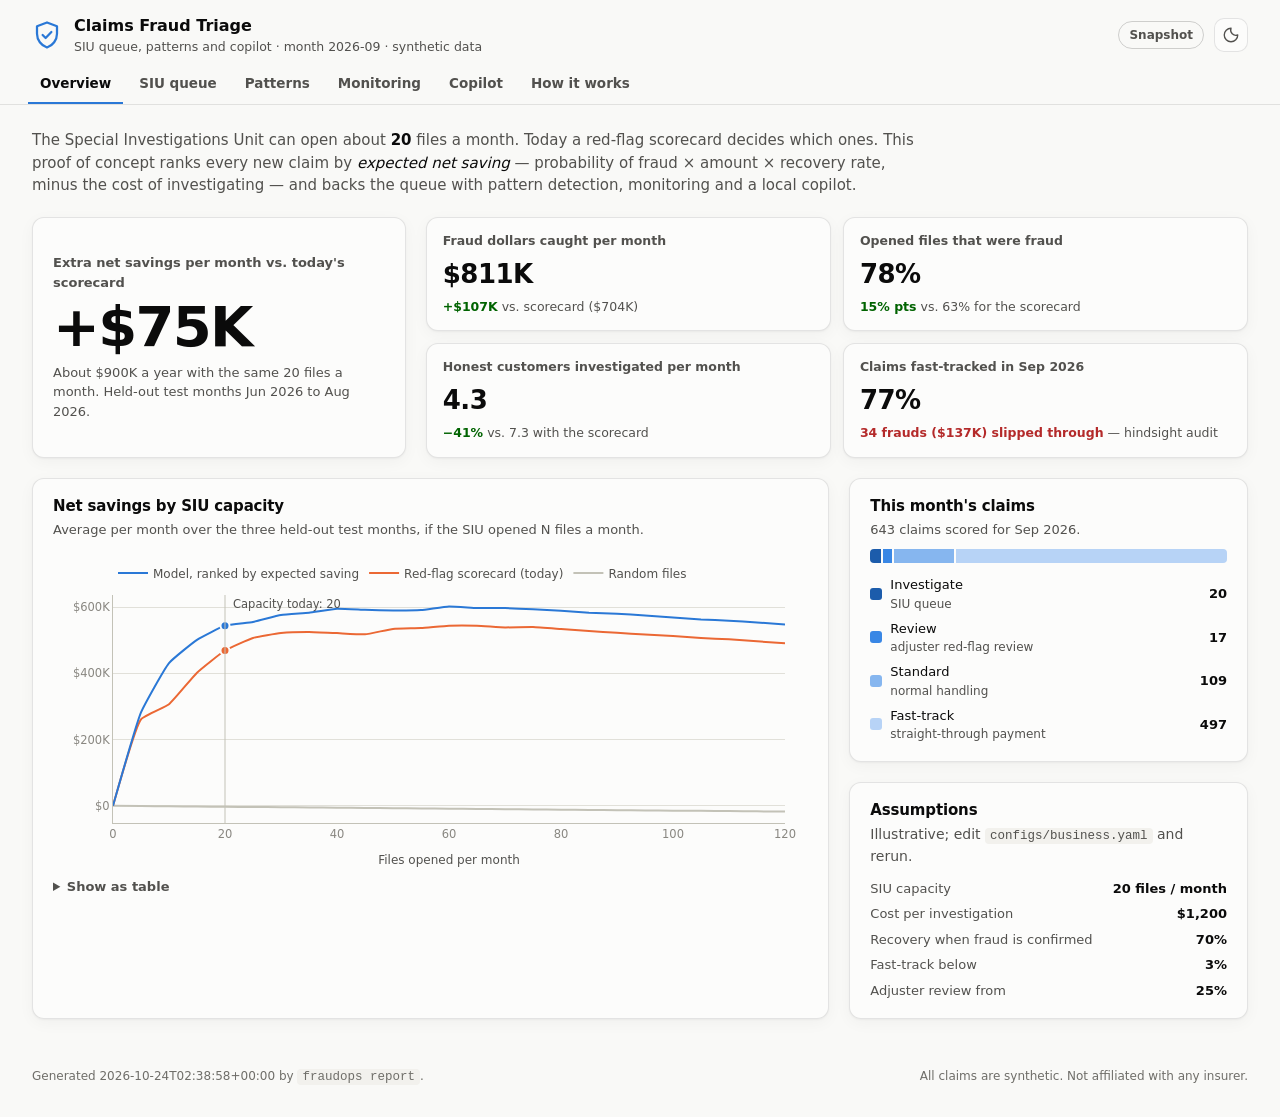
==== commit 61642ccf: "fix(dashboard): skip the live-API probe on static hosting GitHub Pages has no API behind the page, s" ====
--- a/site/index.html
+++ b/site/index.html
@@ -260,12 +260,12 @@
   </main>
 
   <footer class="footer">
-    <span>Generated <time>2026-10-24T02:15:43+00:00</time> by <code>fraudops report</code>.</span>
+    <span>Generated <time>2026-10-24T02:38:58+00:00</time> by <code>fraudops report</code>.</span>
     <span>All claims are synthetic. Not affiliated with any insurer.</span>
   </footer>
 
   <div class="tooltip" id="tooltip" role="status" hidden></div>
-  <script id="dashboard-data" type="application/json">{"generated_at":"2026-10-24T02:15:43+00:00","month":"2026-09","business":{"currency":"CAD","siu":{"capacity_per_month":20,"investigation_cost":1200,"recovery_rate":0.7},"triage":{"fast_track_below":0.03,"review_above":0.25},"copilot":{"minutes_saved_per_case":25,"investigator_hourly_cost":65}},"metrics":{"trained_at":"2026-10-24T02:02:20+00:00","decision":"promoted","previous_champion":null,"champion":{"model_name":"claims-fraud-triage","version":"1","candidate":"lightgbm","mlflow_run_id":"7d68ae6a809c4f02b7dc862be12f9a54","trained_at":"2026-10-24T02:02:20+00:00","train_months":["2024-09","2026-02"],"features":["log_total_claimed","log_injury_reserve","log_repair_estimate","repair_to_value","vehicle_value","vehicle_age","total_loss","loss_hour","night_loss","n_occupants","n_injured","injured_share","soft_tissue_only","police_report","witnesses","represented","tow_distance_km","storage_days","tow_fee","policy_tenure_days","report_delay_days","prior_claims_3y","phone_prior_claims_365d","address_prior_claims_365d","shop_prior_claims_90d","shop_avg_repair_ratio_180d","clinic_prior_claims_90d","rep_clinic_prior_claims_365d","tow_prior_claims_90d","tow_avg_storage_days_180d","loss_type","province","narrative_risk"],"best_iteration":239,"test":{"roc_auc":0.8777,"pr_auc":0.6281,"investigated":20.0,"frauds_caught":15.6667,"frauds_total":50.0,"hit_rate":0.7833,"fraud_dollars_caught":811209.91,"fraud_dollars_total":1022650.8767,"dollar_recall":0.7932,"prevented":567846.937,"cost":24000.0,"net_savings":543846.937,"honest_investigated":4.3333,"months":3.0}},"policy":{"capacity":20,"investigation_cost":1200.0,"recovery_rate":0.7,"fast_track_below":0.03,"review_above":0.25},"data":{"train":{"rows":12160,"fraud_rate":0.0571,"months":["2024-09","2026-02"]},"valid":{"rows":1975,"fraud_rate":0.0496,"months":["2026-03","2026-05"]},"test":{"rows":2042,"fraud_rate":0.0735,"months":["2026-06","2026-08"]}},"candidates":{"rules":{"valid":{"roc_auc":0.7173,"pr_auc":0.2126,"investigated":20.0,"frauds_caught":9.0,"frauds_total":32.6667,"hit_rate":0.45,"fraud_dollars_caught":529900.52,"fraud_dollars_total":778843.5133,"dollar_recall":0.6804,"prevented":370930.364,"cost":24000.0,"net_savings":346930.364,"honest_investigated":11.0,"months":3.0},"test":{"roc_auc":0.6956,"pr_auc":0.2802,"investigated":20.0,"frauds_caught":12.6667,"frauds_total":50.0,"hit_rate":0.6333,"fraud_dollars_caught":704092.3567,"fraud_dollars_total":1022650.8767,"dollar_recall":0.6885,"prevented":492864.6497,"cost":24000.0,"net_savings":468864.6497,"honest_investigated":7.3333,"months":3.0}},"logreg":{"valid":{"roc_auc":0.912,"pr_auc":0.5766,"investigated":20.0,"frauds_caught":11.6667,"frauds_total":32.6667,"hit_rate":0.5833,"fraud_dollars_caught":575151.82,"fraud_dollars_total":778843.5133,"dollar_recall":0.7385,"prevented":402606.274,"cost":24000.0,"net_savings":378606.274,"honest_investigated":8.3333,"months":3.0},"test":{"roc_auc":0.8483,"pr_auc":0.5104,"investigated":20.0,"frauds_caught":12.3333,"frauds_total":50.0,"hit_rate":0.6167,"fraud_dollars_caught":686863.83,"fraud_dollars_total":1022650.8767,"dollar_recall":0.6717,"prevented":480804.681,"cost":24000.0,"net_savings":456804.681,"honest_investigated":7.6667,"months":3.0}},"lightgbm":{"valid":{"roc_auc":0.9103,"pr_auc":0.6447,"investigated":20.0,"frauds_caught":13.6667,"frauds_total":32.6667,"hit_rate":0.6833,"fraud_dollars_caught":653609.3,"fraud_dollars_total":778843.5133,"dollar_recall":0.8392,"prevented":457526.51,"cost":24000.0,"net_savings":433526.51,"honest_investigated":6.3333,"months":3.0},"test":{"roc_auc":0.8777,"pr_auc":0.6281,"investigated":20.0,"frauds_caught":15.6667,"frauds_total":50.0,"hit_rate":0.7833,"fraud_dollars_caught":811209.91,"fraud_dollars_total":1022650.8767,"dollar_recall":0.7932,"prevented":567846.937,"cost":24000.0,"net_savings":543846.937,"honest_investigated":4.3333,"months":3.0}}},"random_test":{"net_savings":-2925.06,"fraud_dollars_caught":30107.05,"frauds_caught":1.47,"investigated":20.0},"capacity_curve":{"capacity":[0.0,5.0,10.0,15.0,20.0,25.0,30.0,35.0,40.0,45.0,50.0,55.0,60.0,65.0,70.0,75.0,80.0,85.0,90.0,95.0,100.0,105.0,110.0,115.0,120.0],"model":[0.0,282007.55,431004.07,501091.44,543846.94,555132.17,576094.52,582999.86,595178.5,591655.29,589288.89,590763.03,601983.12,597012.95,596815.79,593301.72,588655.48,582655.48,580154.93,574580.27,568580.27,562580.27,558865.02,553536.75,547536.75],"rules":[0.0,261140.06,306603.04,401913.8,468864.65,506571.55,521619.68,524852.58,521330.56,517618.1,533972.56,536498.76,543877.03,543867.24,538538.98,539776.05,533776.05,527776.05,522315.56,517207.24,512421.17,506703.86,502513.21,496513.21,490513.21],"random":[0.0,-731.27,-1462.53,-2193.8,-2925.06,-3656.33,-4387.59,-5118.86,-5850.12,-6581.39,-7312.66,-8043.92,-8775.19,-9506.45,-10237.72,-10968.98,-11700.25,-12431.52,-13162.78,-13894.05,-14625.31,-15356.58,-16087.84,-16819.11,-17550.37]},"pr_curve":{"logreg":{"precision":[0.0735,0.0744,0.0753,0.0763,0.0774,0.0784,0.0795,0.0806,0.0817,0.0829,0.0841,0.0848,0.086,0.0868,0.088,0.0894,0.0909,0.0923,0.0938,0.0954,0.0963,0.098,0.0984,0.1001,0.102,0.1024,0.1036,0.1056,0.1069,0.109,0.1097,0.112,0.1136,0.116,0.1186,0.1213,0.1241,0.1271,0.1292,0.1315,0.1338,0.1363,0.1379,0.1418,0.1448,0.149,0.1524,0.157,0.1596,0.1649,0.1667,0.1671,0.1734,0.1783,0.1824,0.1868,0.1882,0.1951,0.2044,0.2089,0.2175,0.2275,0.2364,0.2464,0.2552,0.2707,0.2849,0.2926,0.3158,0.3359,0.3562,0.3913,0.4199,0.4744,0.5308,0.6346,0.6923,0.7885,0.8462,1.0],"recall":[1.0,1.0,1.0,1.0,1.0,1.0,1.0,1.0,1.0,1.0,1.0,0.9933,0.9933,0.9867,0.9867,0.9867,0.9867,0.9867,0.9867,0.9867,0.98,0.98,0.9667,0.9667,0.9667,0.9533,0.9467,0.9467,0.94,0.94,0.9267,0.9267,0.92,0.92,0.92,0.92,0.92,0.92,0.9133,0.9067,0.9,0.8933,0.88,0.88,0.8733,0.8733,0.8667,0.8667,0.8533,0.8533,0.8333,0.8067,0.8067,0.8,0.7867,0.7733,0.7467,0.74,0.74,0.72,0.7133,0.7067,0.6933,0.68,0.66,0.6533,0.64,0.6067,0.6,0.58,0.5533,0.54,0.5067,0.4933,0.46,0.44,0.36,0.2733,0.1467,0.0]},"lightgbm":{"precision":[0.0735,0.0744,0.0753,0.0763,0.0774,0.0784,0.0795,0.0806,0.0817,0.0829,0.0841,0.0853,0.086,0.0873,0.0886,0.09,0.0915,0.0923,0.0938,0.0954,0.097,0.0987,0.1004,0.1015,0.1034,0.1053,0.1073,0.1093,0.1114,0.1129,0.1144,0.116,0.1185,0.1202,0.1203,0.123,0.1259,0.128,0.1302,0.1325,0.1358,0.1394,0.1411,0.1439,0.147,0.149,0.1512,0.1558,0.1608,0.1662,0.1707,0.1713,0.1777,0.1783,0.1839,0.19,0.1966,0.2056,0.2118,0.2205,0.2297,0.2403,0.2545,0.2657,0.2835,0.2956,0.3086,0.3344,0.3579,0.3938,0.4249,0.4638,0.5304,0.5769,0.6462,0.75,0.8462,0.9231,0.9615,1.0],"recall":[1.0,1.0,1.0,1.0,1.0,1.0,1.0,1.0,1.0,1.0,1.0,1.0,0.9933,0.9933,0.9933,0.9933,0.9933,0.9867,0.9867,0.9867,0.9867,0.9867,0.9867,0.98,0.98,0.98,0.98,0.98,0.98,0.9733,0.9667,0.96,0.96,0.9533,0.9333,0.9333,0.9333,0.9267,0.92,0.9133,0.9133,0.9133,0.9,0.8933,0.8867,0.8733,0.86,0.86,0.86,0.86,0.8533,0.8267,0.8267,0.8,0.7933,0.7867,0.78,0.78,0.7667,0.76,0.7533,0.7467,0.7467,0.7333,0.7333,0.7133,0.6933,0.6933,0.68,0.68,0.66,0.64,0.64,0.6,0.56,0.52,0.44,0.32,0.1667,0.0]}},"importance":{"narrative_risk":0.6849,"shop_avg_repair_ratio_180d":0.3249,"repair_to_value":0.3031,"log_total_claimed":0.2557,"loss_type":0.2545,"shop_prior_claims_90d":0.1766,"policy_tenure_days":0.1762,"log_repair_estimate":0.163,"vehicle_value":0.0935,"n_injured":0.0754,"report_delay_days":0.059,"vehicle_age":0.0531,"province":0.0454,"loss_hour":0.0383,"tow_distance_km":0.0347},"elapsed_seconds":20.1},"latest":{"month":"2026-09","claims":643,"queue":20,"bands":{"Fast-track":497,"Standard":109,"Investigate":20,"Review":17},"queue_value":666668.3,"model_version":"1","hidden_truth":{"model_queue":{"investigated":20,"frauds_caught":17,"frauds_total":79,"hit_rate":0.85,"fraud_dollars_caught":948440.27,"fraud_dollars_total":1324796.53,"dollar_recall":0.7159139147201722,"prevented":663908.189,"cost":24000.0,"net_savings":639908.189,"honest_investigated":3},"rules_queue":{"investigated":20,"frauds_caught":11,"frauds_total":79,"hit_rate":0.55,"fraud_dollars_caught":586816.6,"fraud_dollars_total":1324796.53,"dollar_recall":0.4429484730006048,"prevented":410771.61999999994,"cost":24000.0,"net_savings":386771.61999999994,"honest_investigated":9},"by_scheme":[{"scheme":"injury_buildup","claims":4,"in_queue":2,"mean_probability":0.669,"fraud_dollars":63598.82},{"scheme":"owner_giveup","claims":5,"in_queue":3,"mean_probability":0.533,"fraud_dollars":275575.22},{"scheme":"post_loss_inception","claims":1,"in_queue":0,"mean_probability":0.202,"fraud_dollars":5073.73},{"scheme":"repair_buildup","claims":11,"in_queue":0,"mean_probability":0.353,"fraud_dollars":53508.32},{"scheme":"soft_padding","claims":15,"in_queue":0,"mean_probability":0.058,"fraud_dollars":29462.04},{"scheme":"staged_ring","claims":11,"in_queue":11,"mean_probability":0.912,"fraud_dollars":736989.11},{"scheme":"towing_storage","claims":32,"in_queue":1,"mean_probability":0.049,"fraud_dollars":160589.29}],"fast_track":{"share_of_claims":0.7729,"fraud_dollars_missed":137261.88,"fraud_claims_missed":34}}},"queue":[{"claim_id":"C-116714","rank":1,"band":"Investigate","probability":0.934,"expected_value":66520.26,"total_claimed":103579.33,"loss_type":"rear_end","city":"Toronto","province":"ON","reported":"2026-09-26","reasons_for":[{"feature":"narrative_risk","text":"Adjuster notes read like confirmed fraud files: 'occupants reported', 'pain', 'neck'","weight":2.943},{"feature":"n_injured","text":"5 of 5 occupants claim injury","weight":2.853},{"feature":"rep_clinic_prior_claims_365d","text":"Same representative and clinic paired on 39 prior claims","weight":0.807},{"feature":"log_total_claimed","text":"Total claimed $103,579","weight":0.596}],"reasons_against":[{"feature":"log_injury_reserve","text":"Injury reserve $98,729","weight":-0.438},{"feature":"shop_avg_repair_ratio_180d","text":"Body shop's recent estimates average 23% of vehicle value","weight":-0.243}],"narrative":"Insured states the vehicle ahead stopped suddenly on the Don Valley Parkway and contact could not be avoided. All 5 occupants reported neck and back pain after the collision. Occupants were referred to CLINIC-02 and treatment plans were submitted within days. Claimants retained REP-03 shortly after the loss. No police attendance; reported at a collision reporting centre. Vehicle towed by TOW-01 to SHOP-002. Adjuster spoke with the insured by phone.","tags":["R1"],"facts":{"loss_hour":18,"report_delay_days":0,"policy_tenure_days":1338,"n_occupants":5,"n_injured":5,"soft_tissue_only":true,"police_report":false,"witnesses":0,"prior_claims_3y":1,"vehicle_value":27736.58,"repair_estimate":3761.24,"injury_reserve":98728.54,"tow_fee":1089.55,"storage_days":11,"tow_distance_km":17.8,"body_shop_id":"SHOP-002","clinic_id":"CLINIC-02","rep_id":"REP-03","tow_company_id":"TOW-01"}},{"claim_id":"C-116550","rank":2,"band":"Investigate","probability":0.8586,"expected_value":52358.39,"total_claimed":89111.85,"loss_type":"rear_end","city":"Edmonton","province":"AB","reported":"2026-09-18","reasons_for":[{"feature":"n_injured","text":"5 of 5 occupants claim injury","weight":2.655},{"feature":"narrative_risk","text":"Adjuster notes read like confirmed fraud files: 'occupants reported', 'injuries', 'vehicle'","weight":2.525},{"feature":"log_total_claimed","text":"Total claimed $89,112","weight":0.694},{"feature":"policy_tenure_days","text":"Policy was 125 days old at the time of loss","weight":0.406}],"reasons_against":[{"feature":"log_injury_reserve","text":"Injury reserve $86,316","weight":-0.411},{"feature":"shop_avg_repair_ratio_180d","text":"Body shop's recent estimates average 23% of vehicle value","weight":-0.207}],"narrative":"Lead vehicle braked abruptly for no apparent reason on the Anthony Henday Drive; low-speed impact. 5 occupants reported injuries. Police attended and a report number was provided. Vehicle towed by TOW-15 to SHOP-027. Photos received.","tags":["R3"],"facts":{"loss_hour":10,"report_delay_days":2,"policy_tenure_days":125,"n_occupants":5,"n_injured":5,"soft_tissue_only":true,"police_report":true,"witnesses":0,"prior_claims_3y":0,"vehicle_value":16488.12,"repair_estimate":2501.81,"injury_reserve":86316.04,"tow_fee":294.0,"storage_days":1,"tow_distance_km":11.2,"body_shop_id":"SHOP-027","clinic_id":"CLINIC-16","rep_id":null,"tow_company_id":"TOW-15"}},{"claim_id":"C-116533","rank":3,"band":"Investigate","probability":0.9622,"expected_value":51997.77,"total_claimed":78981.87,"loss_type":"intersection","city":"Edmonton","province":"AB","reported":"2026-09-18","reasons_for":[{"feature":"narrative_risk","text":"Adjuster notes read like confirmed fraud files: 'paramedics', 'passenger', 'assessed'","weight":3.25},{"feature":"n_injured","text":"4 of 4 occupants claim injury","weight":2.749},{"feature":"rep_clinic_prior_claims_365d","text":"Same representative and clinic paired on 18 prior claims","weight":0.907},{"feature":"log_total_claimed","text":"Total claimed $78,982","weight":0.763}],"reasons_against":[{"feature":"log_injury_reserve","text":"Injury reserve $74,406","weight":-0.243},{"feature":"shop_avg_repair_ratio_180d","text":"Body shop's recent estimates average 24% of vehicle value","weight":-0.222}],"narrative":"Insured was turning left on Gateway Boulevard when the other vehicle entered the intersection. Driver and 3 passenger(s) were assessed by paramedics. Claimants retained REP-09 shortly after the loss. No police attendance; reported at a collision reporting centre. Vehicle towed by TOW-15 to SHOP-027.","tags":["R3"],"facts":{"loss_hour":19,"report_delay_days":1,"policy_tenure_days":551,"n_occupants":4,"n_injured":4,"soft_tissue_only":true,"police_report":false,"witnesses":0,"prior_claims_3y":1,"vehicle_value":50841.51,"repair_estimate":4300.82,"injury_reserve":74406.28,"tow_fee":274.77,"storage_days":1,"tow_distance_km":16.0,"body_shop_id":"SHOP-027","clinic_id":"CLINIC-16","rep_id":"REP-09","tow_company_id":"TOW-15"}},{"claim_id":"C-116476","rank":4,"band":"Investigate","probability":0.8969,"expected_value":45865.37,"total_claimed":74966.44,"loss_type":"rear_end","city":"Mississauga","province":"ON","reported":"2026-09-16","reasons_for":[{"feature":"n_injured","text":"5 of 5 occupants claim injury","weight":2.718},{"feature":"narrative_risk","text":"Adjuster notes read like confirmed fraud files: 'paramedics', 'passenger', 'occupants'","weight":2.134},{"feature":"log_total_claimed","text":"Total claimed $74,966","weight":0.968},{"feature":"policy_tenure_days","text":"Policy was 126 days old at the time of loss","weight":0.405}],"reasons_against":[{"feature":"shop_avg_repair_ratio_180d","text":"Body shop's recent estimates average 23% of vehicle value","weight":-0.335},{"feature":"log_injury_reserve","text":"Injury reserve $69,995","weight":-0.252}],"narrative":"Lead vehicle braked abruptly for no apparent reason on Dundas Street West; low-speed impact. Driver and 4 passenger(s) were assessed by paramedics. Occupants were referred to CLINIC-02 and treatment plans were submitted within days. Police attended and a report number was provided. Vehicle towed by TOW-03 to SHOP-003. Adjuster spoke with the insured by phone.","tags":["R1"],"facts":{"loss_hour":16,"report_delay_days":1,"policy_tenure_days":126,"n_occupants":5,"n_injured":5,"soft_tissue_only":true,"police_report":true,"witnesses":1,"prior_claims_3y":2,"vehicle_value":27027.75,"repair_estimate":4203.24,"injury_reserve":69995.27,"tow_fee":767.93,"storage_days":6,"tow_distance_km":9.9,"body_shop_id":"SHOP-003","clinic_id":"CLINIC-02","rep_id":null,"tow_company_id":"TOW-03"}},{"claim_id":"C-116215","rank":5,"band":"Investigate","probability":0.97,"expected_value":43265.76,"total_claimed":65486.88,"loss_type":"rear_end","city":"Mississauga","province":"ON","reported":"2026-09-03","reasons_for":[{"feature":"narrative_risk","text":"Adjuster notes read like confirmed fraud files: 'following days', 'people', 'sought'","weight":2.94},{"feature":"n_injured","text":"4 of 4 occupants claim injury","weight":2.721},{"feature":"rep_clinic_prior_claims_365d","text":"Same representative and clinic paired on 42 prior claims","weight":0.8},{"feature":"log_total_claimed","text":"Total claimed $65,487","weight":0.728}],"reasons_against":[{"feature":"shop_avg_repair_ratio_180d","text":"Body shop's recent estimates average 24% of vehicle value","weight":-0.264}],"narrative":"Insured states the vehicle ahead stopped suddenly on Hurontario Street and contact could not be avoided. 4 people in the vehicle sought treatment in the following days. No police attendance; reported at a collision reporting centre. Vehicle towed by TOW-04 to SHOP-003. Adjuster spoke with the insured by phone.","tags":["R1"],"facts":{"loss_hour":7,"report_delay_days":0,"policy_tenure_days":1226,"n_occupants":4,"n_injured":4,"soft_tissue_only":true,"police_report":false,"witnesses":0,"prior_claims_3y":0,"vehicle_value":19689.66,"repair_estimate":4102.14,"injury_reserve":60975.92,"tow_fee":408.82,"storage_days":3,"tow_distance_km":7.6,"body_shop_id":"SHOP-003","clinic_id":"CLINIC-02","rep_id":"REP-03","tow_company_id":"TOW-04"}},{"claim_id":"C-116422","rank":6,"band":"Investigate","probability":0.8757,"expected_value":41121.02,"total_claimed":69043.9,"loss_type":"rear_end","city":"Mississauga","province":"ON","reported":"2026-09-13","reasons_for":[{"feature":"n_injured","text":"4 of 4 occupants claim injury","weight":2.497},{"feature":"narrative_risk","text":"Adjuster notes read like confirmed fraud files: 'paramedics', 'passenger', 'occupants'","weight":2.454},{"feature":"log_total_claimed","text":"Total claimed $69,044","weight":0.807},{"feature":"policy_tenure_days","text":"Policy was 69 days old at the time of loss","weight":0.543}],"reasons_against":[{"feature":"shop_avg_repair_ratio_180d","text":"Body shop's recent estimates average 23% of vehicle value","weight":-0.361}],"narrative":"Rear-end collision at low speed on Dundas Street West; third party accepted fault at the scene. Driver and 3 passenger(s) were assessed by paramedics. Occupants were referred to CLINIC-02 and treatment plans were submitted within days. No police attendance; reported at a collision reporting centre. Estimate received from SHOP-003.","tags":["R1"],"facts":{"loss_hour":11,"report_delay_days":1,"policy_tenure_days":69,"n_occupants":4,"n_injured":4,"soft_tissue_only":true,"police_report":false,"witnesses":0,"prior_claims_3y":0,"vehicle_value":16649.51,"repair_estimate":4439.17,"injury_reserve":64604.73,"tow_fee":0.0,"storage_days":0,"tow_distance_km":0.0,"body_shop_id":"SHOP-003","clinic_id":"CLINIC-02","rep_id":null,"tow_company_id":null}},{"claim_id":"C-116337","rank":7,"band":"Investigate","probability":0.9641,"expected_value":34749.39,"total_claimed":53270.6,"loss_type":"intersection","city":"Calgary","province":"AB","reported":"2026-09-08","reasons_for":[{"feature":"narrative_risk","text":"Adjuster notes read like confirmed fraud files: 'paramedics', 'passenger', 'assessed'","weight":3.354},{"feature":"n_injured","text":"3 of 4 occupants claim injury","weight":1.924},{"feature":"rep_clinic_prior_claims_365d","text":"Same representative and clinic paired on 30 prior claims","weight":0.826},{"feature":"log_total_claimed","text":"Total claimed $53,271","weight":0.674}],"reasons_against":[{"feature":"shop_avg_repair_ratio_180d","text":"Body shop's recent estimates average 23% of vehicle value","weight":-0.316}],"narrative":"Insured was turning left on Macleod Trail when the other vehicle entered the intersection. Driver and 2 passenger(s) were assessed by paramedics. Claimants retained REP-07 shortly after the loss. No police attendance; reported at a collision reporting centre. Estimate received from SHOP-021.","tags":["R2"],"facts":{"loss_hour":20,"report_delay_days":0,"policy_tenure_days":21,"n_occupants":4,"n_injured":3,"soft_tissue_only":true,"police_report":false,"witnesses":0,"prior_claims_3y":0,"vehicle_value":28694.23,"repair_estimate":3457.34,"injury_reserve":49813.26,"tow_fee":0.0,"storage_days":0,"tow_distance_km":0.0,"body_shop_id":"SHOP-021","clinic_id":"CLINIC-13","rep_id":"REP-07","tow_company_id":null}},{"claim_id":"C-116481","rank":8,"band":"Investigate","probability":0.9514,"expected_value":34611.38,"total_claimed":53772.79,"loss_type":"rear_end","city":"Edmonton","province":"AB","reported":"2026-09-16","reasons_for":[{"feature":"narrative_risk","text":"Adjuster notes read like confirmed fraud files: 'occupants reported', 'injuries', 'submitted'","weight":2.92},{"feature":"n_injured","text":"3 of 3 occupants claim injury","weight":1.96},{"feature":"rep_clinic_prior_claims_365d","text":"Same representative and clinic paired on 17 prior claims","weight":0.828},{"feature":"log_total_claimed","text":"Total claimed $53,773","weight":0.635}],"reasons_against":[{"feature":"shop_avg_repair_ratio_180d","text":"Body shop's recent estimates average 24% of vehicle value","weight":-0.214}],"narrative":"Insured's vehicle was hit from behind while waiting to turn on Whitemud Drive. 3 occupants reported injuries. Occupants were referred to CLINIC-16 and treatment plans were submitted within days. Claimants retained REP-09 shortly after the loss. Police attended and a report number was provided. Estimate received from SHOP-027.","tags":["R3"],"facts":{"loss_hour":19,"report_delay_days":0,"policy_tenure_days":1153,"n_occupants":3,"n_injured":3,"soft_tissue_only":true,"police_report":true,"witnesses":1,"prior_claims_3y":4,"vehicle_value":37334.77,"repair_estimate":9514.63,"injury_reserve":44258.16,"tow_fee":0.0,"storage_days":0,"tow_distance_km":0.0,"body_shop_id":"SHOP-027","clinic_id":"CLINIC-16","rep_id":"REP-09","tow_company_id":null}},{"claim_id":"C-116807","rank":9,"band":"Investigate","probability":0.9707,"expected_value":34565.81,"total_claimed":52634.45,"loss_type":"rear_end","city":"Toronto","province":"ON","reported":"2026-09-30","reasons_for":[{"feature":"narrative_risk","text":"Adjuster notes read like confirmed fraud files: 'occupants reported', 'pain', 'neck'","weight":3.511},{"feature":"n_injured","text":"3 of 3 occupants claim injury","weight":1.887},{"feature":"rep_clinic_prior_claims_365d","text":"Same representative and clinic paired on 40 prior claims","weight":0.771},{"feature":"log_total_claimed","text":"Total claimed $52,634","weight":0.65}],"reasons_against":[{"feature":"shop_avg_repair_ratio_180d","text":"Body shop's recent estimates average 23% of vehicle value","weight":-0.372}],"narrative":"Insured was stopped in traffic on the Don Valley Parkway when a third-party vehicle struck the rear bumper. All 3 occupants reported neck and back pain after the collision. Police attended and a report number was provided. Estimate received from SHOP-003. Adjuster spoke with the insured by phone.","tags":["R1"],"facts":{"loss_hour":23,"report_delay_days":0,"policy_tenure_days":34,"n_occupants":3,"n_injured":3,"soft_tissue_only":true,"police_report":true,"witnesses":0,"prior_claims_3y":0,"vehicle_value":25721.95,"repair_estimate":4152.88,"injury_reserve":48481.57,"tow_fee":0.0,"storage_days":0,"tow_distance_km":0.0,"body_shop_id":"SHOP-003","clinic_id":"CLINIC-02","rep_id":"REP-03","tow_company_id":null}},{"claim_id":"C-116598","rank":10,"band":"Investigate","probability":0.78,"expected_value":32573.29,"total_claimed":61857.74,"loss_type":"theft","city":"Edmonton","province":"AB","reported":"2026-09-21","reasons_for":[{"feature":"narrative_risk","text":"Adjuster notes read like confirmed fraud files: 'documents', 'ownership', 'purchased'","weight":2.697},{"feature":"policy_tenure_days","text":"Policy was 70 days old at the time of loss","weight":1.13},{"feature":"log_total_claimed","text":"Total claimed $61,858","weight":1.018},{"feature":"shop_avg_repair_ratio_180d","text":"Body shop's recent estimates average nan% of vehicle value","weight":0.544}],"reasons_against":[],"narrative":"Insured reports the vehicle stolen from a transit park-and-ride overnight. Vehicle was purchased recently. Insured has not yet provided ownership documents. Photos received.","tags":[],"facts":{"loss_hour":9,"report_delay_days":2,"policy_tenure_days":70,"n_occupants":1,"n_injured":0,"soft_tissue_only":false,"police_report":true,"witnesses":0,"prior_claims_3y":1,"vehicle_value":61857.74,"repair_estimate":0.0,"injury_reserve":0.0,"tow_fee":0.0,"storage_days":0,"tow_distance_km":0.0,"body_shop_id":null,"clinic_id":null,"rep_id":null,"tow_company_id":null}},{"claim_id":"C-116452","rank":11,"band":"Investigate","probability":0.9365,"expected_value":31184.07,"total_claimed":49397.8,"loss_type":"rear_end","city":"Edmonton","province":"AB","reported":"2026-09-15","reasons_for":[{"feature":"narrative_risk","text":"Adjuster notes read like confirmed fraud files: 'occupants reported', 'injuries', 'submitted'","weight":2.839},{"feature":"n_injured","text":"3 of 4 occupants claim injury","weight":2.024},{"feature":"rep_clinic_prior_claims_365d","text":"Same representative and clinic paired on 16 prior claims","weight":0.758},{"feature":"log_total_claimed","text":"Total claimed $49,398","weight":0.564}],"reasons_against":[{"feature":"shop_avg_repair_ratio_180d","text":"Body shop's recent estimates average 24% of vehicle value","weight":-0.246}],"narrative":"Insured states the vehicle ahead stopped suddenly on Whitemud Drive and contact could not be avoided. 3 occupants reported injuries. Occupants were referred to CLINIC-16 and treatment plans were submitted within days. Claimants retained REP-09 shortly after the loss. No police attendance; reported at a collision reporting centre. Estimate received from SHOP-027. Photos received.","tags":["R3"],"facts":{"loss_hour":16,"report_delay_days":0,"policy_tenure_days":387,"n_occupants":4,"n_injured":3,"soft_tissue_only":true,"police_report":false,"witnesses":2,"prior_claims_3y":1,"vehicle_value":23308.47,"repair_estimate":7438.69,"injury_reserve":41959.11,"tow_fee":0.0,"storage_days":0,"tow_distance_km":0.0,"body_shop_id":"SHOP-027","clinic_id":"CLINIC-16","rep_id":"REP-09","tow_company_id":null}},{"claim_id":"C-116564","rank":12,"band":"Investigate","probability":0.858,"expected_value":29213.08,"total_claimed":50640.1,"loss_type":"theft","city":"Markham","province":"ON","reported":"2026-09-19","reasons_for":[{"feature":"narrative_risk","text":"Adjuster notes read like confirmed fraud files: 'documents', 'ownership', 'insured'","weight":2.317},{"feature":"policy_tenure_days","text":"Policy was 11 days old at the time of loss","weight":1.76},{"feature":"log_total_claimed","text":"Total claimed $50,640","weight":0.904},{"feature":"shop_avg_repair_ratio_180d","text":"Body shop's recent estimates average nan% of vehicle value","weight":0.583}],"reasons_against":[],"narrative":"Vehicle was taken from a transit park-and-ride; police report filed the same day. Insured has not yet provided ownership documents. Adjuster spoke with the insured by phone.","tags":[],"facts":{"loss_hour":10,"report_delay_days":3,"policy_tenure_days":11,"n_occupants":2,"n_injured":0,"soft_tissue_only":false,"police_report":true,"witnesses":0,"prior_claims_3y":0,"vehicle_value":50640.1,"repair_estimate":0.0,"injury_reserve":0.0,"tow_fee":0.0,"storage_days":0,"tow_distance_km":0.0,"body_shop_id":null,"clinic_id":null,"rep_id":null,"tow_company_id":null}},{"claim_id":"C-116225","rank":13,"band":"Investigate","probability":0.715,"expected_value":27280.62,"total_claimed":56902.54,"loss_type":"theft","city":"Mississauga","province":"ON","reported":"2026-09-03","reasons_for":[{"feature":"narrative_risk","text":"Adjuster notes read like confirmed fraud files: 'documents', 'ownership', 'keys'","weight":3.017},{"feature":"log_total_claimed","text":"Total claimed $56,903","weight":0.893},{"feature":"policy_tenure_days","text":"Policy was 160 days old at the time of loss","weight":0.678},{"feature":"vehicle_value","text":"Vehicle value $56,903","weight":0.531}],"reasons_against":[],"narrative":"Vehicle was taken from a shopping centre; police report filed the same day. Insured states both keys are in their possession. Insured has not yet provided ownership documents. File acknowledged.","tags":[],"facts":{"loss_hour":17,"report_delay_days":0,"policy_tenure_days":160,"n_occupants":1,"n_injured":0,"soft_tissue_only":false,"police_report":true,"witnesses":0,"prior_claims_3y":0,"vehicle_value":56902.54,"repair_estimate":0.0,"injury_reserve":0.0,"tow_fee":0.0,"storage_days":0,"tow_distance_km":0.0,"body_shop_id":null,"clinic_id":null,"rep_id":null,"tow_company_id":null}},{"claim_id":"C-116277","rank":14,"band":"Investigate","probability":0.6255,"expected_value":26896.74,"total_claimed":64173.78,"loss_type":"theft","city":"Markham","province":"ON","reported":"2026-09-05","reasons_for":[{"feature":"policy_tenure_days","text":"Policy was 60 days old at the time of loss","weight":1.855},{"feature":"log_total_claimed","text":"Total claimed $64,174","weight":1.224},{"feature":"narrative_risk","text":"Adjuster notes read like confirmed fraud files: 'park', 'ride', 'transit'","weight":1.083},{"feature":"shop_avg_repair_ratio_180d","text":"Body shop's recent estimates average nan% of vehicle value","weight":0.425}],"reasons_against":[{"feature":"repair_to_value","text":"Repair estimate is 0% of vehicle value","weight":-0.204}],"narrative":"Vehicle was taken from a transit park-and-ride; police report filed the same day. Photos received.","tags":[],"facts":{"loss_hour":11,"report_delay_days":0,"policy_tenure_days":60,"n_occupants":2,"n_injured":0,"soft_tissue_only":false,"police_report":true,"witnesses":0,"prior_claims_3y":0,"vehicle_value":64173.78,"repair_estimate":0.0,"injury_reserve":0.0,"tow_fee":0.0,"storage_days":0,"tow_distance_km":0.0,"body_shop_id":null,"clinic_id":null,"rep_id":null,"tow_company_id":null}},{"claim_id":"C-116343","rank":15,"band":"Investigate","probability":0.6226,"expected_value":22387.78,"total_claimed":54123.63,"loss_type":"theft","city":"Edmonton","province":"AB","reported":"2026-09-09","reasons_for":[{"feature":"narrative_risk","text":"Adjuster notes read like confirmed fraud files: 'purchased', 'recently', 'keys'","weight":1.763},{"feature":"policy_tenure_days","text":"Policy was 46 days old at the time of loss","weight":1.251},{"feature":"log_total_claimed","text":"Total claimed $54,124","weight":1.103},{"feature":"shop_avg_repair_ratio_180d","text":"Body shop's recent estimates average nan% of vehicle value","weight":0.546}],"reasons_against":[],"narrative":"Insured reports the vehicle stolen from a condo parkade overnight. Insured states both keys are in their possession. Vehicle was purchased recently.","tags":[],"facts":{"loss_hour":15,"report_delay_days":1,"policy_tenure_days":46,"n_occupants":1,"n_injured":0,"soft_tissue_only":false,"police_report":true,"witnesses":0,"prior_claims_3y":0,"vehicle_value":54123.63,"repair_estimate":0.0,"injury_reserve":0.0,"tow_fee":0.0,"storage_days":0,"tow_distance_km":0.0,"body_shop_id":null,"clinic_id":null,"rep_id":null,"tow_company_id":null}},{"claim_id":"C-116300","rank":16,"band":"Investigate","probability":0.7159,"expected_value":22225.59,"total_claimed":46743.2,"loss_type":"rear_end","city":"Edmonton","province":"AB","reported":"2026-09-06","reasons_for":[{"feature":"narrative_risk","text":"Adjuster notes read like confirmed fraud files: 'occupants reported', 'injuries', 'vehicle'","weight":2.628},{"feature":"n_injured","text":"3 of 3 occupants claim injury","weight":1.942},{"feature":"log_total_claimed","text":"Total claimed $46,743","weight":0.621},{"feature":"phone_prior_claims_365d","text":"Phone number appears on 6 other claims in the past year","weight":0.306}],"reasons_against":[],"narrative":"Lead vehicle braked abruptly for no apparent reason on Gateway Boulevard; low-speed impact. 3 occupants reported injuries. No police attendance; reported at a collision reporting centre. Vehicle towed by TOW-15 to SHOP-027. Photos received.","tags":["R3"],"facts":{"loss_hour":22,"report_delay_days":2,"policy_tenure_days":652,"n_occupants":3,"n_injured":3,"soft_tissue_only":true,"police_report":false,"witnesses":0,"prior_claims_3y":0,"vehicle_value":66310.32,"repair_estimate":3214.61,"injury_reserve":43009.89,"tow_fee":518.7,"storage_days":5,"tow_distance_km":11.2,"body_shop_id":"SHOP-027","clinic_id":"CLINIC-16","rep_id":null,"tow_company_id":"TOW-15"}},{"claim_id":"C-116217","rank":17,"band":"Investigate","probability":0.7069,"expected_value":20852.46,"total_claimed":44568.11,"loss_type":"rear_end","city":"Edmonton","province":"AB","reported":"2026-09-03","reasons_for":[{"feature":"narrative_risk","text":"Adjuster notes read like confirmed fraud files: 'occupants reported', 'injuries', 'party'","weight":3.682},{"feature":"n_injured","text":"3 of 4 occupants claim injury","weight":1.463},{"feature":"log_total_claimed","text":"Total claimed $44,568","weight":0.515},{"feature":"loss_type","text":"Loss type: rear end","weight":0.161}],"reasons_against":[{"feature":"policy_tenure_days","text":"Policy was 3971 days old at the time of loss","weight":-0.524}],"narrative":"Insured was stopped in traffic on Whitemud Drive when a third-party vehicle struck the rear bumper. 3 occupants reported injuries. Police attended and a report number was provided. Estimate received from SHOP-027.","tags":[],"facts":{"loss_hour":19,"report_delay_days":5,"policy_tenure_days":3971,"n_occupants":4,"n_injured":3,"soft_tissue_only":true,"police_report":true,"witnesses":0,"prior_claims_3y":0,"vehicle_value":36436.51,"repair_estimate":4109.86,"injury_reserve":40458.25,"tow_fee":0.0,"storage_days":0,"tow_distance_km":0.0,"body_shop_id":"SHOP-027","clinic_id":"CLINIC-16","rep_id":null,"tow_company_id":null}},{"claim_id":"C-116603","rank":18,"band":"Investigate","probability":0.533,"expected_value":17552.87,"total_claimed":50261.51,"loss_type":"rear_end","city":"Toronto","province":"ON","reported":"2026-09-21","reasons_for":[{"feature":"narrative_risk","text":"Adjuster notes read like confirmed fraud files: 'following days', 'people', 'sought'","weight":3.022},{"feature":"log_total_claimed","text":"Total claimed $50,262","weight":0.528},{"feature":"rep_clinic_prior_claims_365d","text":"Same representative and clinic paired on 5 prior claims","weight":0.498},{"feature":"repair_to_value","text":"Repair estimate is 100% of vehicle value","weight":0.24}],"reasons_against":[{"feature":"shop_prior_claims_90d","text":"Body shop on 134 claims in the last 90 days","weight":-0.281}],"narrative":"Rear-end collision at low speed on Yonge Street; third party accepted fault at the scene. 2 people in the vehicle sought treatment in the following days. Injury was first reported several weeks after the loss. Police attended and a report number was provided. Estimate received from SHOP-001. File acknowledged.","tags":[],"facts":{"loss_hour":12,"report_delay_days":0,"policy_tenure_days":1803,"n_occupants":2,"n_injured":2,"soft_tissue_only":true,"police_report":true,"witnesses":3,"prior_claims_3y":0,"vehicle_value":9106.89,"repair_estimate":9106.89,"injury_reserve":41154.62,"tow_fee":0.0,"storage_days":0,"tow_distance_km":0.0,"body_shop_id":"SHOP-001","clinic_id":"CLINIC-01","rep_id":"REP-01","tow_company_id":null}},{"claim_id":"C-116627","rank":19,"band":"Investigate","probability":0.4442,"expected_value":16513.73,"total_claimed":56969.84,"loss_type":"theft","city":"Mississauga","province":"ON","reported":"2026-09-22","reasons_for":[{"feature":"narrative_risk","text":"Adjuster notes read like confirmed fraud files: 'keys', 'possession', 'insured states'","weight":1.624},{"feature":"log_total_claimed","text":"Total claimed $56,970","weight":1.112},{"feature":"policy_tenure_days","text":"Policy was 266 days old at the time of loss","weight":0.834},{"feature":"vehicle_value","text":"Vehicle value $56,970","weight":0.549}],"reasons_against":[{"feature":"repair_to_value","text":"Repair estimate is 0% of vehicle value","weight":-0.201}],"narrative":"Vehicle was taken from a shopping centre; police report filed the same day. Insured states both keys are in their possession.","tags":[],"facts":{"loss_hour":19,"report_delay_days":1,"policy_tenure_days":266,"n_occupants":2,"n_injured":0,"soft_tissue_only":false,"police_report":true,"witnesses":0,"prior_claims_3y":0,"vehicle_value":56969.84,"repair_estimate":0.0,"injury_reserve":0.0,"tow_fee":0.0,"storage_days":0,"tow_distance_km":0.0,"body_shop_id":null,"clinic_id":null,"rep_id":null,"tow_company_id":null}},{"claim_id":"C-116735","rank":20,"band":"Investigate","probability":0.5721,"expected_value":14932.92,"total_claimed":40284.12,"loss_type":"intersection","city":"Mississauga","province":"ON","reported":"2026-09-27","reasons_for":[{"feature":"shop_avg_repair_ratio_180d","text":"Body shop's recent estimates average 31% of vehicle value","weight":1.897},{"feature":"narrative_risk","text":"Adjuster notes read like confirmed fraud files: 'occupants reported', 'injuries', 'insured'","weight":1.337},{"feature":"log_repair_estimate","text":"Repair estimate $16,483","weight":0.515},{"feature":"log_total_claimed","text":"Total claimed $40,284","weight":0.451}],"reasons_against":[{"feature":"loss_type","text":"Loss type: intersection","weight":-0.285}],"narrative":"Insured was turning left on Highway 403 when the other vehicle entered the intersection. 2 occupants reported injuries. Police attended and a report number was provided. Vehicle towed by TOW-25 to a storage yard in Kitchener. Tow truck arrived at the scene before police were called. Storage charges are accruing and a release fee was demanded.","tags":["E1"],"facts":{"loss_hour":22,"report_delay_days":0,"policy_tenure_days":3749,"n_occupants":2,"n_injured":2,"soft_tissue_only":true,"police_report":true,"witnesses":0,"prior_claims_3y":0,"vehicle_value":35777.53,"repair_estimate":16482.63,"injury_reserve":17122.29,"tow_fee":6679.2,"storage_days":40,"tow_distance_km":60.1,"body_shop_id":"SHOP-005","clinic_id":"CLINIC-04","rep_id":"REP-06","tow_company_id":"TOW-25"}},{"claim_id":"C-116406","rank":21,"band":"Standard","probability":0.2098,"expected_value":14449.69,"total_claimed":106555.4,"loss_type":"theft","city":"Calgary","province":"AB","reported":"2026-09-12","reasons_for":[{"feature":"log_total_claimed","text":"Total claimed $106,555","weight":1.24},{"feature":"policy_tenure_days","text":"Policy was 93 days old at the time of loss","weight":0.853},{"feature":"shop_avg_repair_ratio_180d","text":"Body shop's recent estimates average nan% of vehicle value","weight":0.575},{"feature":"vehicle_value","text":"Vehicle value $106,555","weight":0.312}],"reasons_against":[],"narrative":"Vehicle was taken from a gym parking lot; police report filed the same day. Photos received.","tags":[],"facts":{"loss_hour":19,"report_delay_days":1,"policy_tenure_days":93,"n_occupants":1,"n_injured":0,"soft_tissue_only":false,"police_report":true,"witnesses":0,"prior_claims_3y":0,"vehicle_value":106555.4,"repair_estimate":0.0,"injury_reserve":0.0,"tow_fee":0.0,"storage_days":0,"tow_distance_km":0.0,"body_shop_id":null,"clinic_id":null,"rep_id":null,"tow_company_id":null}},{"claim_id":"C-116811","rank":22,"band":"Review","probability":0.745,"expected_value":14173.26,"total_claimed":29479.52,"loss_type":"rear_end","city":"Toronto","province":"ON","reported":"2026-09-30","reasons_for":[{"feature":"narrative_risk","text":"Adjuster notes read like confirmed fraud files: 'occupants reported', 'injuries', 'injury'","weight":3.332},{"feature":"report_delay_days","text":"Reported 33 days after the loss","weight":0.707},{"feature":"rep_clinic_prior_claims_365d","text":"Same representative and clinic paired on 9 prior claims","weight":0.439},{"feature":"log_total_claimed","text":"Total claimed $29,480","weight":0.427}],"reasons_against":[{"feature":"shop_prior_claims_90d","text":"Body shop on 132 claims in the last 90 days","weight":-0.287}],"narrative":"Insured was stopped in traffic on Highway 401 when a third-party vehicle struck the rear bumper. 2 occupants reported injuries. Injury was first reported several weeks after the loss. No police attendance; reported at a collision reporting centre. Estimate received from SHOP-001. File acknowledged.","tags":[],"facts":{"loss_hour":15,"report_delay_days":33,"policy_tenure_days":3125,"n_occupants":2,"n_injured":2,"soft_tissue_only":true,"police_report":false,"witnesses":2,"prior_claims_3y":0,"vehicle_value":9313.33,"repair_estimate":9313.33,"injury_reserve":20166.19,"tow_fee":0.0,"storage_days":0,"tow_distance_km":0.0,"body_shop_id":"SHOP-001","clinic_id":"CLINIC-02","rep_id":"REP-01","tow_company_id":null}},{"claim_id":"C-116615","rank":23,"band":"Standard","probability":0.2161,"expected_value":14058.25,"total_claimed":100887.61,"loss_type":"intersection","city":"Red Deer","province":"AB","reported":"2026-09-21","reasons_for":[{"feature":"narrative_risk","text":"Adjuster notes read like confirmed fraud files: 'occupants reported', 'injuries', 'insured'","weight":2.423},{"feature":"n_injured","text":"3 of 3 occupants claim injury","weight":1.353},{"feature":"log_total_claimed","text":"Total claimed $100,888","weight":0.432},{"feature":"vehicle_value","text":"Vehicle value $69,136","weight":0.308}],"reasons_against":[{"feature":"log_injury_reserve","text":"Injury reserve $96,227","weight":-0.664},{"feature":"loss_type","text":"Loss type: intersection","weight":-0.241}],"narrative":"Collision at an intersection on Gaetz Avenue; parties dispute who had the right of way. 3 occupants reported injuries. Police attended and a report number was provided. Estimate received from SHOP-028. Adjuster spoke with the insured by phone.","tags":[],"facts":{"loss_hour":13,"report_delay_days":0,"policy_tenure_days":3532,"n_occupants":3,"n_injured":3,"soft_tissue_only":false,"police_report":true,"witnesses":0,"prior_claims_3y":0,"vehicle_value":69136.4,"repair_estimate":4660.39,"injury_reserve":96227.22,"tow_fee":0.0,"storage_days":0,"tow_distance_km":0.0,"body_shop_id":"SHOP-028","clinic_id":"CLINIC-17","rep_id":null,"tow_company_id":null}},{"claim_id":"C-116595","rank":24,"band":"Standard","probability":0.1941,"expected_value":11130.93,"total_claimed":90735.76,"loss_type":"intersection","city":"Toronto","province":"ON","reported":"2026-09-21","reasons_for":[{"feature":"narrative_risk","text":"Adjuster notes read like confirmed fraud files: 'paramedics', 'passenger', 'assessed'","weight":2.474},{"feature":"n_injured","text":"3 of 3 occupants claim injury","weight":1.661},{"feature":"log_total_claimed","text":"Total claimed $90,736","weight":0.289},{"feature":"vehicle_value","text":"Vehicle value $73,163","weight":0.139}],"reasons_against":[{"feature":"log_injury_reserve","text":"Injury reserve $79,998","weight":-0.464},{"feature":"shop_prior_claims_90d","text":"Body shop on 133 claims in the last 90 days","weight":-0.24}],"narrative":"Insured was turning left on Yonge Street when the other vehicle entered the intersection. Driver and 2 passenger(s) were assessed by paramedics. Police attended and a report number was provided. Vehicle towed by TOW-25 to a storage yard in Oshawa. Storage charges are accruing and a release fee was demanded.","tags":["E1"],"facts":{"loss_hour":19,"report_delay_days":0,"policy_tenure_days":2045,"n_occupants":3,"n_injured":3,"soft_tissue_only":false,"police_report":true,"witnesses":1,"prior_claims_3y":0,"vehicle_value":73163.21,"repair_estimate":4443.58,"injury_reserve":79997.94,"tow_fee":6294.24,"storage_days":33,"tow_distance_km":67.7,"body_shop_id":"SHOP-001","clinic_id":"CLINIC-01","rep_id":null,"tow_company_id":"TOW-25"}},{"claim_id":"C-116611","rank":25,"band":"Review","probability":0.6927,"expected_value":10642.68,"total_claimed":24423.33,"loss_type":"intersection","city":"Mississauga","province":"ON","reported":"2026-09-21","reasons_for":[{"feature":"narrative_risk","text":"Adjuster notes read like confirmed fraud files: 'occupants reported', 'injuries', 'injury'","weight":2.658},{"feature":"shop_avg_repair_ratio_180d","text":"Body shop's recent estimates average 30% of vehicle value","weight":1.376},{"feature":"report_delay_days","text":"Reported 30 days after the loss","weight":0.556},{"feature":"repair_to_value","text":"Repair estimate is 55% of vehicle value","weight":0.397}],"reasons_against":[],"narrative":"Insured was turning left on Hurontario Street when the other vehicle entered the intersection. 2 occupants reported injuries. Injury was first reported several weeks after the loss. Police attended and a report number was provided. Estimate received from SHOP-005. File acknowledged.","tags":[],"facts":{"loss_hour":15,"report_delay_days":30,"policy_tenure_days":1638,"n_occupants":2,"n_injured":2,"soft_tissue_only":true,"police_report":true,"witnesses":0,"prior_claims_3y":0,"vehicle_value":15580.53,"repair_estimate":8629.95,"injury_reserve":15793.38,"tow_fee":0.0,"storage_days":0,"tow_distance_km":0.0,"body_shop_id":"SHOP-005","clinic_id":"CLINIC-04","rep_id":"REP-08","tow_company_id":null}},{"claim_id":"C-116590","rank":26,"band":"Review","probability":0.3035,"expected_value":10466.3,"total_claimed":54912.36,"loss_type":"theft","city":"Halifax","province":"NS","reported":"2026-09-20","reasons_for":[{"feature":"narrative_risk","text":"Adjuster notes read like confirmed fraud files: 'documents', 'ownership', 'keys'","weight":2.288},{"feature":"log_total_claimed","text":"Total claimed $54,912","weight":0.821},{"feature":"vehicle_value","text":"Vehicle value $54,912","weight":0.685},{"feature":"shop_avg_repair_ratio_180d","text":"Body shop's recent estimates average nan% of vehicle value","weight":0.344}],"reasons_against":[{"feature":"repair_to_value","text":"Repair estimate is 0% of vehicle value","weight":-0.254},{"feature":"policy_tenure_days","text":"Policy was 2311 days old at the time of loss","weight":-0.249}],"narrative":"Vehicle was taken from a grocery store lot; police report filed the same day. Insured states both keys are in their possession. Insured has not yet provided ownership documents. Photos received.","tags":[],"facts":{"loss_hour":6,"report_delay_days":0,"policy_tenure_days":2311,"n_occupants":2,"n_injured":0,"soft_tissue_only":false,"police_report":true,"witnesses":0,"prior_claims_3y":0,"vehicle_value":54912.36,"repair_estimate":0.0,"injury_reserve":0.0,"tow_fee":0.0,"storage_days":0,"tow_distance_km":0.0,"body_shop_id":null,"clinic_id":null,"rep_id":null,"tow_company_id":null}},{"claim_id":"C-116704","rank":27,"band":"Review","probability":0.3022,"expected_value":10377.48,"total_claimed":54728.15,"loss_type":"rear_end","city":"Mississauga","province":"ON","reported":"2026-09-26","reasons_for":[{"feature":"narrative_risk","text":"Adjuster notes read like confirmed fraud files: 'paramedics', 'passenger', 'occupants'","weight":2.503},{"feature":"shop_avg_repair_ratio_180d","text":"Body shop's recent estimates average 31% of vehicle value","weight":1.368},{"feature":"log_total_claimed","text":"Total claimed $54,728","weight":0.66},{"feature":"shop_prior_claims_90d","text":"Body shop on 27 claims in the last 90 days","weight":0.152}],"reasons_against":[{"feature":"log_repair_estimate","text":"Repair estimate $1,495","weight":-0.403},{"feature":"repair_to_value","text":"Repair estimate is 5% of vehicle value","weight":-0.296}],"narrative":"Insured was stopped in traffic on Hurontario Street when a third-party vehicle struck the rear bumper. Driver and 1 passenger(s) were assessed by paramedics. Occupants were referred to CLINIC-04 and treatment plans were submitted within days. Police attended and a report number was provided. Estimate received from SHOP-007. Photos received.","tags":[],"facts":{"loss_hour":13,"report_delay_days":4,"policy_tenure_days":3696,"n_occupants":2,"n_injured":2,"soft_tissue_only":true,"police_report":true,"witnesses":2,"prior_claims_3y":0,"vehicle_value":31909.93,"repair_estimate":1495.16,"injury_reserve":53232.99,"tow_fee":0.0,"storage_days":0,"tow_distance_km":0.0,"body_shop_id":"SHOP-007","clinic_id":"CLINIC-04","rep_id":"REP-06","tow_company_id":null}},{"claim_id":"C-116729","rank":28,"band":"Review","probability":0.7763,"expected_value":9710.71,"total_claimed":20079.25,"loss_type":"rear_end","city":"Edmonton","province":"AB","reported":"2026-09-27","reasons_for":[{"feature":"narrative_risk","text":"Adjuster notes read like confirmed fraud files: 'additional', 'assessed', 'added'","weight":2.498},{"feature":"shop_avg_repair_ratio_180d","text":"Body shop's recent estimates average 32% of vehicle value","weight":1.821},{"feature":"log_repair_estimate","text":"Repair estimate $13,857","weight":0.583},{"feature":"shop_prior_claims_90d","text":"Body shop on 32 claims in the last 90 days","weight":0.407}],"reasons_against":[],"narrative":"Insured's vehicle was hit from behind while waiting to turn on Whitemud Drive. One occupant was assessed at hospital and released the same day. No police attendance; reported at a collision reporting centre. Estimate received from SHOP-026. A supplementary estimate was submitted after teardown. Additional parts were added that were not visible in the first-notice photos. Adjuster spoke with the insured by phone.","tags":[],"facts":{"loss_hour":20,"report_delay_days":11,"policy_tenure_days":968,"n_occupants":2,"n_injured":1,"soft_tissue_only":true,"police_report":false,"witnesses":1,"prior_claims_3y":2,"vehicle_value":13856.88,"repair_estimate":13856.88,"injury_reserve":6222.37,"tow_fee":0.0,"storage_days":0,"tow_distance_km":0.0,"body_shop_id":"SHOP-026","clinic_id":"CLINIC-16","rep_id":null,"tow_company_id":null}},{"claim_id":"C-116415","rank":29,"band":"Review","probability":0.5748,"expected_value":9167.34,"total_claimed":25764.26,"loss_type":"rear_end","city":"Mississauga","province":"ON","reported":"2026-09-12","reasons_for":[{"feature":"narrative_risk","text":"Adjuster notes read like confirmed fraud files: 'paramedics', 'passenger', 'assessed'","weight":2.798},{"feature":"shop_avg_repair_ratio_180d","text":"Body shop's recent estimates average 31% of vehicle value","weight":1.63},{"feature":"repair_to_value","text":"Repair estimate is 30% of vehicle value","weight":0.311},{"feature":"log_total_claimed","text":"Total claimed $25,764","weight":0.246}],"reasons_against":[],"narrative":"Insured's vehicle was hit from behind while waiting to turn on Highway 403. Driver and 1 passenger(s) were assessed by paramedics. Police attended and a report number was provided. Estimate received from SHOP-005. File acknowledged.","tags":[],"facts":{"loss_hour":10,"report_delay_days":1,"policy_tenure_days":490,"n_occupants":2,"n_injured":2,"soft_tissue_only":true,"police_report":true,"witnesses":0,"prior_claims_3y":1,"vehicle_value":16823.53,"repair_estimate":5076.09,"injury_reserve":20688.17,"tow_fee":0.0,"storage_days":0,"tow_distance_km":0.0,"body_shop_id":"SHOP-005","clinic_id":"CLINIC-03","rep_id":"REP-07","tow_company_id":null}},{"claim_id":"C-116259","rank":30,"band":"Standard","probability":0.135,"expected_value":8394.11,"total_claimed":101493.54,"loss_type":"intersection","city":"Toronto","province":"ON","reported":"2026-09-04","reasons_for":[{"feature":"narrative_risk","text":"Adjuster notes read like confirmed fraud files: 'following days', 'people', 'sought'","weight":2.455},{"feature":"rep_clinic_prior_claims_365d","text":"Same representative and clinic paired on 7 prior claims","weight":0.602},{"feature":"log_total_claimed","text":"Total claimed $101,494","weight":0.309},{"feature":"shop_prior_claims_90d","text":"Body shop on 37 claims in the last 90 days","weight":0.188}],"reasons_against":[{"feature":"log_injury_reserve","text":"Injury reserve $96,375","weight":-0.652},{"feature":"loss_type","text":"Loss type: intersection","weight":-0.224}],"narrative":"Collision at an intersection on Highway 401; parties dispute who had the right of way. 2 people in the vehicle sought treatment in the following days. Police attended and a report number was provided. Estimate received from SHOP-004. File acknowledged.","tags":[],"facts":{"loss_hour":11,"report_delay_days":0,"policy_tenure_days":3322,"n_occupants":2,"n_injured":2,"soft_tissue_only":false,"police_report":true,"witnesses":2,"prior_claims_3y":1,"vehicle_value":47987.99,"repair_estimate":5118.07,"injury_reserve":96375.47,"tow_fee":0.0,"storage_days":0,"tow_distance_km":0.0,"body_shop_id":"SHOP-004","clinic_id":"CLINIC-01","rep_id":"REP-02","tow_company_id":null}}],"segments":{"reference_months":["2025-09","2026-08"],"current_month":"2026-09","novel_claims":34,"segments":[{"id":0,"name":"Rear-end \u00b7 police on scene","loss_types":{"Rear-end":0.335,"Intersection":0.155,"Vandalism":0.14},"traits":["police on scene"],"claims_reference":1557,"share_reference":0.1916,"claims_current":128,"share_current":0.1991,"avg_claimed":5414.54,"confirmed_fraud_rate":0.0411,"fraud_dollar_share":0.0175,"avg_probability_current":0.0286,"top_terms":["provided estimate","attended report","police attended","report number","number provided"],"z_scores":{"log_total_claimed":-0.16,"log_injury_reserve":-0.44,"log_repair_estimate":0.29,"n_injured":-0.37,"injured_share":-0.43,"soft_tissue_only":-0.35,"represented":-0.22,"police_report":1.09,"total_loss":-0.18,"tow_distance_km":-0.46,"storage_days":-0.37,"tow_fee":-0.47,"policy_tenure_days":0.07,"report_delay_days":-0.04}},{"id":1,"name":"Rear-end \u00b7 injury-heavy \u00b7 most occupants injured","loss_types":{"Rear-end":0.512,"Intersection":0.241,"Single-vehicle":0.107},"traits":["injury-heavy","most occupants injured"],"claims_reference":469,"share_reference":0.0577,"claims_current":47,"share_current":0.0731,"avg_claimed":26659.98,"confirmed_fraud_rate":0.0768,"fraud_dollar_share":0.0361,"avg_probability_current":0.1058,"top_terms":["clinic","driver reported","day","assessed","pain"],"z_scores":{"log_total_claimed":1.1,"log_injury_reserve":2.2,"log_repair_estimate":0.42,"n_injured":1.56,"injured_share":2.14,"soft_tissue_only":1.72,"represented":-0.26,"police_report":0.23,"total_loss":-0.09,"tow_distance_km":-0.46,"storage_days":-0.37,"tow_fee":-0.47,"policy_tenure_days":0.04,"report_delay_days":0.1}},{"id":2,"name":"Intersection / Rear-end \u00b7 injury-heavy \u00b7 most occupants injured","loss_types":{"Intersection":0.365,"Rear-end":0.326,"Single-vehicle":0.282},"traits":["injury-heavy","most occupants injured"],"claims_reference":436,"share_reference":0.0537,"claims_current":39,"share_current":0.0607,"avg_claimed":29964.57,"confirmed_fraud_rate":0.1101,"fraud_dollar_share":0.0808,"avg_probability_current":0.1137,"top_terms":["clinic","towed","tow shop","driver reported","day"],"z_scores":{"log_total_claimed":1.2,"log_injury_reserve":2.21,"log_repair_estimate":0.53,"n_injured":1.67,"injured_share":2.21,"soft_tissue_only":1.76,"represented":-0.26,"police_report":0.39,"total_loss":-0.0,"tow_distance_km":1.19,"storage_days":0.89,"tow_fee":1.16,"policy_tenure_days":0.11,"report_delay_days":0.01}},{"id":3,"name":"Glass \u00b7 low-value \u00b7 no police report","loss_types":{"Glass":0.99,"Vandalism":0.009,"Parking-lot":0.001},"traits":["low-value","no police report"],"claims_reference":1119,"share_reference":0.1377,"claims_current":82,"share_current":0.1275,"avg_claimed":697.74,"confirmed_fraud_rate":0.0,"fraud_dollar_share":0.0,"avg_probability_current":0.0007,"top_terms":["windshield","stone replacement","requested","cracked","chip"],"z_scores":{"log_total_claimed":-1.52,"log_injury_reserve":-0.44,"log_repair_estimate":-0.59,"n_injured":-0.37,"injured_share":-0.43,"soft_tissue_only":-0.35,"represented":-0.22,"police_report":-0.89,"total_loss":-0.32,"tow_distance_km":-0.46,"storage_days":-0.37,"tow_fee":-0.47,"policy_tenure_days":-0.03,"report_delay_days":-0.02}},{"id":4,"name":"Single-vehicle / Intersection \u00b7 long tows \u00b7 towed","loss_types":{"Single-vehicle":0.328,"Intersection":0.268,"Rear-end":0.244},"traits":["long tows","towed"],"claims_reference":1580,"share_reference":0.1944,"claims_current":129,"share_current":0.2006,"avg_claimed":8414.09,"confirmed_fraud_rate":0.0386,"fraud_dollar_share":0.0222,"avg_probability_current":0.0312,"top_terms":["tow","vehicle","police","collision","attended report"],"z_scores":{"log_total_claimed":0.26,"log_injury_reserve":-0.44,"log_repair_estimate":0.52,"n_injured":-0.37,"injured_share":-0.43,"soft_tissue_only":-0.35,"represented":-0.22,"police_report":0.26,"total_loss":-0.02,"tow_distance_km":1.27,"storage_days":1.01,"tow_fee":1.27,"policy_tenure_days":0.01,"report_delay_days":-0.03}},{"id":5,"name":"Parking-lot \u00b7 no police report","loss_types":{"Parking-lot":0.397,"Rear-end":0.192,"Sideswipe":0.121},"traits":["no police report"],"claims_reference":2110,"share_reference":0.2597,"claims_current":152,"share_current":0.2364,"avg_claimed":4228.69,"confirmed_fraud_rate":0.0483,"fraud_dollar_share":0.028,"avg_probability_current":0.0249,"top_terms":["centre estimate","contact","received shop","estimate received","left estimate"],"z_scores":{"log_total_claimed":-0.35,"log_injury_reserve":-0.44,"log_repair_estimate":0.17,"n_injured":-0.37,"injured_share":-0.43,"soft_tissue_only":-0.35,"represented":-0.21,"police_report":-0.91,"total_loss":-0.24,"tow_distance_km":-0.46,"storage_days":-0.37,"tow_fee":-0.47,"policy_tenure_days":-0.0,"report_delay_days":-0.0}},{"id":6,"name":"Theft \u00b7 total losses \u00b7 high-value","loss_types":{"Theft":1.0},"traits":["total losses","high-value"],"claims_reference":416,"share_reference":0.0512,"claims_current":31,"share_current":0.0482,"avg_claimed":45775.98,"confirmed_fraud_rate":0.1226,"fraud_dollar_share":0.257,"avg_probability_current":0.1771,"top_terms":["stolen","reports vehicle","police report","filed day","vehicle taken"],"z_scores":{"log_total_claimed":1.59,"log_injury_reserve":-0.44,"log_repair_estimate":-3.78,"n_injured":-0.37,"injured_share":-0.43,"soft_tissue_only":-0.35,"represented":-0.23,"police_report":1.03,"total_loss":3.12,"tow_distance_km":-0.46,"storage_days":-0.37,"tow_fee":-0.47,"policy_tenure_days":-0.09,"report_delay_days":0.08}},{"id":7,"name":"Rear-end / Intersection \u00b7 represented \u00b7 multi-injury","loss_types":{"Rear-end":0.453,"Intersection":0.326,"Single-vehicle":0.146},"traits":["represented","multi-injury"],"claims_reference":439,"share_reference":0.054,"claims_current":35,"share_current":0.0544,"avg_claimed":36751.23,"confirmed_fraud_rate":0.2916,"fraud_dollar_share":0.5584,"avg_probability_current":0.3286,"top_terms":["occupants","clinic","reported","assessed","treatment"],"z_scores":{"log_total_claimed":1.32,"log_injury_reserve":2.3,"log_repair_estimate":0.41,"n_injured":2.45,"injured_share":2.17,"soft_tissue_only":1.87,"represented":3.88,"police_report":0.23,"total_loss":-0.17,"tow_distance_km":0.21,"storage_days":0.31,"tow_fee":0.35,"policy_tenure_days":-0.24,"report_delay_days":0.11}}],"emerging":[{"id":"E1","claims":31,"total_claimed":625170.9,"avg_probability":0.0491,"in_queue":1,"cities":{"Markham":9,"Hamilton":8,"Toronto":7,"Mississauga":7},"loss_types":{"Intersection":13,"Rear-end":10,"Single-vehicle":8},"shared_providers":{"tow_company":{"value":"TOW-25","share":1.0}},"distinctive":[{"feature":"tow_fee","z":18.0,"current_mean":5548.7,"reference_mean":141.2},{"feature":"storage_days","z":11.6,"current_mean":31.3,"reference_mean":1.0},{"feature":"tow_distance_km","z":7.6,"current_mean":72.0,"reference_mean":4.1},{"feature":"log_total_claimed","z":0.9,"current_mean":9.7,"reference_mean":8.5}],"top_terms":["storage","yard","accruing release","charges accruing","demanded","fee"],"trend":{"provider":"TOW-25","months":["2025-09","2025-10","2025-11","2025-12","2026-01","2026-02","2026-03","2026-04","2026-05","2026-06","2026-07","2026-08","2026-09"],"claims":[0,0,0,0,0,0,0,0,0,0,2,5,32]},"claim_ids":["C-116221","C-116270","C-116272","C-116282","C-116295","C-116296","C-116298","C-116305","C-116327","C-116330","C-116383","C-116386","C-116390","C-116391","C-116462","C-116503","C-116522","C-116525","C-116560","C-116584","C-116595","C-116600","C-116637","C-116647","C-116658","C-116702","C-116726","C-116728","C-116735","C-116774","C-116780"],"hidden_truth_fraud_rate":1.0,"hidden_truth_schemes":{"towing_storage":31}}],"pattern_view":{"pattern":"E1","x_feature":"tow_fee","y_feature":"storage_days","x":[385.97,812.66,577.34,295.73,296.6,570.61,529.26,562.03,555.54,479.38,273.17,633.89,337.08,259.89,286.22,311.12,324.89,258.52,466.94,1507.54,261.05,1609.27,385.32,625.26,787.86,1062.57,1555.19,1067.93,665.5,328.22,370.55,1255.12,340.9,324.4,335.84,634.56,616.73,310.8,235.5,546.8,364.24,402.72,387.92,504.09,424.07,247.9,648.02,333.91,402.4,541.26,852.17,504.11,576.88,482.67,545.31,303.7,402.06,575.38,320.3,454.58,478.25,374.24,225.0,420.65,837.43,1473.84,431.77,245.29,818.35,395.02,290.58,424.01,345.34,487.43,314.56,392.62,348.88,318.08,341.8,457.4,564.17,1491.25,342.94,343.42,292.08,506.73,826.16,440.85,301.45,413.48,284.91,401.57,221.38,312.9,754.58,294.73,734.27,318.71,334.06,461.94,496.62,363.98,441.44,659.33,285.85,681.03,1417.86,297.05,556.58,442.38,1064.01,516.41,826.45,3982.04,424.18,826.82,1073.01,362.49,250.05,470.2,187.75,271.37,289.59,335.67,4201.68,355.96,421.49,394.87,421.94,455.41,435.83,436.4,578.45,331.58,297.33,346.13,549.42,1645.54,255.1,356.54,255.48,284.73,354.76,266.34,562.7,357.4,414.18,968.04,514.98,1180.03,345.68,396.51,376.29,244.68,403.93,262.13,701.68,456.87,329.82,328.02,293.37,539.91,553.28,364.74,353.9,377.66,549.73,325.51,460.47,746.06,1149.4,552.56,422.03,223.74,318.81,628.48,496.62,302.71,293.26,434.17,314.35,586.99,316.9,393.25,547.5,385.94,785.93,419.25,309.76,487.11,1694.16,239.03,332.72,416.6,398.5,1544.65,360.51,623.66,411.41,374.04,531.62,369.61,667.39,259.85,320.88,425.81,779.49,382.11,933.68,491.19,673.86,3273.2,463.4,311.93,298.71,1003.74,696.86,368.13,281.39,385.99,482.39,420.17,727.37,2155.04,288.33,392.41,524.01,445.32,279.2,405.76,865.89,772.86,902.6,385.39,496.37,586.72,1447.72,491.46,594.78,372.68,562.96,425.42,295.14,650.93,412.29,449.2,716.61,523.36,240.38,542.56,1095.26,482.24,579.15,418.92,481.83,537.06,329.45,476.12,439.53,412.56,309.66,330.79,176.27,765.1,516.82,456.57,449.36,536.29,466.25,474.85,309.51,648.03,368.59,260.67,387.3,311.25,346.51,294.39,1288.45,740.6,417.31,371.91,326.17,632.81,285.47,1750.52,344.06,297.41,922.34,306.59,282.08,338.26,334.7,224.94,271.0,439.33,406.47,308.67,486.98,337.65,903.71,610.31,510.18,1027.27,295.57,271.92,301.07,315.72,937.71,429.38,214.28,379.33,410.49,369.86,374.99,529.59,355.16,585.14,1054.78,431.3,525.15,520.83,1303.41,756.01,573.47,593.11,230.08,470.52,288.06,264.22,409.66,233.42,490.17,400.7,789.74,358.1,568.96,485.18,758.95,1262.44,395.45,443.14,637.16,401.29,166.27,312.64,321.45,427.36,2055.5,545.37,552.27,302.88,311.42,472.58,269.64,290.65,379.45,540.9,984.07,980.65,199.47,693.56,570.62,380.98,479.54,355.94,304.4,563.38,368.68,272.65,1542.45,450.99,404.19,927.93,345.55,1195.43,627.34,484.51,561.53,1483.24,377.86,295.81,425.51,507.82,259.21,357.55,385.15,613.66,350.13,445.16,411.31,200.32,1170.95,254.26,372.12,990.98,291.65,438.62,336.34,766.47,448.34,295.79,612.53,265.96,339.31,466.58,277.85,300.09,1686.41,697.05,561.84,485.13,338.34,471.08,402.59,690.84,227.94,581.62,704.55,511.34,362.49,232.92,393.37,1328.49,458.11,440.07,563.91,385.37,396.53,353.47,387.89,450.27,304.68,744.46,512.42,292.6,374.63,674.49,270.41,555.89,280.32,1206.94,703.14,408.19,362.44,286.94,376.86,456.66,439.03,291.41,294.64,633.01,1793.12,186.61,374.98,452.08,249.15,276.99,315.32,489.0,504.46,531.44,277.28,523.28,309.55,591.72,706.62,301.82,415.22,419.0,447.44,322.02,446.86,481.56,695.78,366.36,496.1,206.05,291.18,1391.91,424.7,1331.65,252.31,363.99,237.2,438.13,188.98,566.81,1131.54,407.8,845.64,668.03,318.57,487.04,1044.73,378.97,583.23,1820.67,606.12,303.26,390.72,242.27,431.72,516.47,636.02,347.13,791.07,646.34,357.32,1489.17,347.97,1542.96,526.69,363.31,395.46,1023.9,551.32,401.75,410.15,541.97,487.66,1206.97,678.31,217.27,588.27,324.93,571.0,664.66,884.64,744.93,619.95,489.68,485.79,504.03,794.72,661.7,255.36,381.54,292.62,302.09,236.92,307.05,1227.86,641.88,261.88,394.6,527.94,342.94,438.49,402.76,564.68,430.01,1031.28,701.73,239.14,573.5,541.73,379.88,1554.74,386.29,309.43,278.87,410.93,364.3,439.62,500.61,923.72,442.5,387.2,405.64,359.68,469.92,420.61,415.56,325.56,357.04,517.76,510.28,343.52,371.98,464.45,289.64,312.91,466.16,551.11,332.33,1928.96,377.2,447.97,383.66,464.08,347.83,392.92,601.9,309.28,313.32,368.23,252.51,344.69,287.38,329.25,936.72,277.84,377.73,454.29,253.66,607.25,493.11,233.58,304.16,280.52,374.88,284.48,289.07,367.36,212.71,440.11,902.11,297.53,393.67,486.97,398.55,321.63,308.29,320.06,457.69,3325.05,1537.61,443.69,489.74,424.85,289.46,308.23,290.36,459.4,651.19,434.48,487.71,1466.11,366.13,477.57,538.17,429.02,350.38,699.34,377.9,487.32,475.26,344.62,524.86,227.38,342.17,498.87,651.45,349.52,284.0,858.0,420.02,422.88,374.76,699.78,711.85,410.17,380.86,383.77,593.82,456.7,526.45,674.53,1104.16,473.68,635.12,506.78,506.37,368.79,606.92,366.6,252.09,1089.71,355.47,316.11,472.27,408.79,300.38,606.02,1010.34,354.07,338.54,338.3,573.2,566.67,774.45,450.57,341.77,443.63,308.24,569.81,279.51,1135.18,871.25,1011.75,206.46,322.27,441.54,330.14,403.42,379.04,476.23,370.18,565.57,292.58,278.81,468.28,821.08,399.96,829.78,336.37,419.82,571.14,232.08,237.44,421.43,337.73,507.45,358.74,498.67,508.63,414.36,686.57,616.58,1080.12,293.56,284.3,723.06,486.25,336.31,358.08,577.04,600.17,507.34,688.14,1266.22,509.81,443.67,497.08,570.28,608.51,223.66,321.97,211.47,318.07,320.73,1022.58,437.78,345.55,257.91,515.82,347.27,421.25,315.16,1588.36,406.37,346.65,256.24,1256.86,268.12,490.84,311.1,447.53,282.55,372.23,346.79,727.83,487.27,384.86,354.45,319.25,410.61,346.71,341.66,322.15,301.88,295.6,544.15,397.13,312.92,300.82,1481.1,432.64,373.24,571.51,597.57,289.12,590.0,379.42,326.01,388.65,502.19,349.04,235.18,465.6,267.67,301.77,349.34,717.96,384.21,367.84,626.76,834.47,1421.03,652.95,466.14,371.15,236.43,266.91,386.15,210.61,258.56,298.74,592.34,492.01,230.94,329.6,297.68,587.83,1521.7,477.37,399.11,343.91,523.47,437.75,296.26,306.22,368.6,294.34,198.46,273.27,632.41,271.96,327.47,603.69,525.42,558.66,637.73,593.64,347.42,525.91,722.57,328.76,257.91,395.71,294.91,335.55,452.91,313.7,368.5,426.27,410.83,1213.8,260.72,459.0,267.24,322.91,287.59,319.87,685.34,298.09,927.21,462.61,237.68,371.89,438.71,318.58,259.62,561.41,301.51,345.13,293.45,980.26,1530.97,355.09,313.15,429.04,750.32,502.07,288.62,319.36,1032.16,349.68,394.68,369.04,767.51,407.72,734.93,408.81,663.01,384.83,361.34,228.31,493.98,274.0,596.31,1020.64,324.88,538.75,518.15,401.43,333.78,424.95,279.67,324.87,333.56,409.33,308.7,876.51,642.11,1864.92,846.82,315.0,317.72,1269.87,320.14,413.03,307.46,482.16,734.05,953.31,429.46,442.73,284.24,555.29,780.93,384.14,350.88,568.1,233.65,274.54,234.5,511.23,387.02,212.82,287.3,230.03,476.08,438.35,306.97,865.09,288.95,590.19,273.9,393.52,507.54,517.11,1924.36,348.93,384.96,581.07,977.54,377.36,448.29,319.23,223.09,315.06,443.34,447.64,578.44,248.59,348.14,994.32,1743.43,469.21,547.11,722.16,408.82,491.28,905.05,4540.48,237.0,284.88,337.81,923.22,1028.22,271.32,512.15,401.76,350.92,395.58,6714.47,468.94,3230.77,393.69,246.57,7727.54,395.51,4244.31,5797.51,6488.1,518.7,8421.04,311.67,343.38,285.24,282.11,6831.34,302.13,5444.51,398.45,254.95,366.26,786.56,480.05,306.39,483.37,258.73,307.24,459.64,468.13,1230.03,6428.79,6675.46,4208.83,3705.58,288.69,348.32,351.01,412.42,378.47,684.27,711.96,572.43,728.04,373.77,3860.46,353.66,848.18,278.16,806.51,767.93,226.2,577.47,274.41,360.84,687.23,801.44,509.18,297.43,453.87,4196.09,457.03,643.01,342.23,659.91,397.81,6532.6,339.2,304.67,2885.13,512.67,501.05,274.77,562.91,383.66,394.54,294.0,302.27,349.89,435.98,310.95,702.55,6475.84,874.03,286.65,582.39,311.1,607.23,301.47,7825.29,289.59,325.27,665.94,6294.24,5989.99,365.65,312.86,469.51,556.85,762.76,287.42,583.91,384.76,464.49,612.76,667.26,3491.92,945.12,238.47,435.08,3694.41,964.28,5306.4,1153.57,412.96,480.4,411.42,410.0,563.93,308.41,887.57,280.14,352.84,306.32,547.58,374.64,270.31,419.07,348.73,5066.14,304.49,1089.55,571.24,8188.89,322.38,7747.86,451.6,478.03,6679.2,2297.53,1064.83,1172.01,213.75,834.55,327.76,286.83,742.86,450.19,3649.94,363.53,3665.59,526.39,877.4,2858.97,502.75,262.21,376.34,427.31,280.67,278.57,353.6],"y":[1.0,2.0,2.0,1.0,2.0,1.0,6.0,7.0,6.0,1.0,1.0,5.0,1.0,1.0,2.0,3.0,1.0,1.0,2.0,12.0,2.0,19.0,2.0,6.0,4.0,8.0,22.0,8.0,4.0,1.0,2.0,14.0,1.0,1.0,1.0,6.0,3.0,1.0,1.0,4.0,2.0,1.0,3.0,3.0,2.0,1.0,3.0,2.0,1.0,2.0,9.0,3.0,6.0,4.0,3.0,1.0,2.0,10.0,2.0,2.0,3.0,1.0,1.0,1.0,6.0,15.0,2.0,1.0,5.0,1.0,1.0,2.0,2.0,2.0,1.0,1.0,1.0,1.0,2.0,3.0,5.0,12.0,1.0,1.0,1.0,5.0,8.0,2.0,1.0,1.0,1.0,3.0,1.0,2.0,7.0,1.0,5.0,1.0,1.0,2.0,2.0,4.0,1.0,5.0,1.0,6.0,21.0,1.0,4.0,5.0,9.0,4.0,6.0,15.0,2.0,8.0,12.0,2.0,1.0,3.0,1.0,1.0,1.0,1.0,25.0,2.0,2.0,2.0,1.0,5.0,2.0,3.0,1.0,1.0,1.0,2.0,9.0,17.0,1.0,1.0,1.0,1.0,2.0,1.0,2.0,3.0,3.0,3.0,4.0,12.0,1.0,2.0,2.0,1.0,2.0,1.0,6.0,4.0,2.0,3.0,1.0,4.0,3.0,1.0,1.0,2.0,5.0,1.0,1.0,5.0,13.0,4.0,1.0,1.0,1.0,4.0,4.0,2.0,1.0,3.0,1.0,7.0,1.0,2.0,4.0,2.0,6.0,4.0,3.0,3.0,19.0,1.0,1.0,3.0,4.0,15.0,1.0,5.0,2.0,1.0,4.0,2.0,5.0,1.0,3.0,3.0,4.0,3.0,8.0,2.0,7.0,19.0,3.0,2.0,1.0,12.0,5.0,1.0,1.0,3.0,4.0,2.0,3.0,25.0,1.0,1.0,2.0,2.0,1.0,2.0,7.0,5.0,10.0,2.0,3.0,5.0,15.0,4.0,5.0,3.0,3.0,1.0,1.0,6.0,3.0,2.0,4.0,3.0,1.0,2.0,12.0,3.0,5.0,1.0,3.0,4.0,1.0,1.0,5.0,1.0,2.0,2.0,1.0,5.0,3.0,2.0,2.0,4.0,2.0,4.0,3.0,4.0,2.0,1.0,2.0,1.0,2.0,2.0,14.0,3.0,2.0,1.0,1.0,3.0,1.0,23.0,2.0,2.0,7.0,2.0,3.0,2.0,2.0,2.0,1.0,3.0,3.0,1.0,4.0,1.0,5.0,4.0,5.0,9.0,2.0,1.0,1.0,1.0,11.0,2.0,1.0,2.0,1.0,1.0,3.0,1.0,1.0,4.0,14.0,2.0,3.0,3.0,14.0,6.0,5.0,7.0,2.0,5.0,1.0,1.0,2.0,1.0,3.0,2.0,8.0,2.0,3.0,1.0,6.0,14.0,2.0,2.0,2.0,2.0,1.0,1.0,2.0,3.0,24.0,2.0,4.0,1.0,1.0,5.0,1.0,1.0,1.0,3.0,15.0,7.0,1.0,9.0,3.0,1.0,3.0,2.0,2.0,4.0,1.0,2.0,22.0,1.0,1.0,10.0,2.0,12.0,5.0,1.0,3.0,16.0,3.0,2.0,2.0,4.0,1.0,1.0,3.0,4.0,1.0,1.0,2.0,1.0,10.0,1.0,2.0,9.0,2.0,3.0,1.0,7.0,2.0,2.0,4.0,1.0,2.0,2.0,2.0,2.0,13.0,5.0,4.0,2.0,2.0,4.0,4.0,8.0,1.0,2.0,7.0,3.0,2.0,2.0,3.0,9.0,4.0,1.0,3.0,1.0,1.0,2.0,1.0,3.0,2.0,2.0,3.0,3.0,3.0,6.0,1.0,4.0,1.0,12.0,7.0,2.0,1.0,1.0,2.0,2.0,2.0,1.0,1.0,4.0,20.0,1.0,3.0,3.0,1.0,1.0,2.0,2.0,4.0,2.0,1.0,3.0,1.0,5.0,4.0,2.0,2.0,2.0,3.0,1.0,2.0,1.0,5.0,3.0,2.0,1.0,1.0,9.0,3.0,12.0,1.0,2.0,1.0,2.0,1.0,4.0,12.0,3.0,4.0,4.0,1.0,2.0,11.0,2.0,2.0,22.0,3.0,1.0,1.0,1.0,3.0,4.0,5.0,1.0,6.0,3.0,3.0,18.0,2.0,13.0,4.0,2.0,3.0,8.0,3.0,2.0,3.0,3.0,4.0,16.0,3.0,1.0,6.0,2.0,3.0,4.0,6.0,6.0,5.0,2.0,4.0,4.0,9.0,7.0,1.0,1.0,1.0,1.0,1.0,1.0,13.0,3.0,1.0,1.0,2.0,1.0,2.0,1.0,6.0,3.0,11.0,6.0,1.0,4.0,6.0,2.0,19.0,1.0,2.0,1.0,2.0,1.0,3.0,4.0,7.0,1.0,2.0,3.0,2.0,4.0,2.0,1.0,3.0,1.0,4.0,3.0,1.0,2.0,4.0,2.0,1.0,2.0,3.0,1.0,15.0,2.0,3.0,2.0,4.0,1.0,3.0,5.0,1.0,1.0,2.0,1.0,3.0,1.0,2.0,10.0,1.0,1.0,3.0,1.0,3.0,6.0,1.0,1.0,1.0,1.0,2.0,1.0,1.0,1.0,2.0,7.0,2.0,2.0,2.0,2.0,1.0,1.0,1.0,1.0,17.0,22.0,4.0,2.0,3.0,1.0,2.0,1.0,6.0,6.0,2.0,2.0,17.0,3.0,4.0,5.0,2.0,2.0,3.0,2.0,4.0,1.0,2.0,4.0,1.0,2.0,2.0,7.0,1.0,1.0,12.0,1.0,2.0,3.0,5.0,6.0,2.0,1.0,1.0,6.0,1.0,6.0,6.0,10.0,3.0,4.0,3.0,3.0,1.0,5.0,3.0,1.0,5.0,1.0,1.0,2.0,3.0,2.0,3.0,11.0,3.0,1.0,2.0,3.0,7.0,6.0,5.0,2.0,3.0,2.0,4.0,2.0,10.0,8.0,11.0,1.0,1.0,2.0,2.0,2.0,1.0,2.0,1.0,3.0,2.0,1.0,3.0,7.0,2.0,10.0,4.0,1.0,5.0,2.0,1.0,2.0,1.0,9.0,1.0,2.0,3.0,1.0,4.0,5.0,9.0,1.0,1.0,7.0,3.0,2.0,1.0,5.0,5.0,2.0,7.0,13.0,1.0,2.0,4.0,2.0,7.0,1.0,1.0,1.0,1.0,1.0,7.0,3.0,2.0,1.0,4.0,1.0,1.0,1.0,11.0,2.0,1.0,1.0,10.0,1.0,4.0,2.0,1.0,1.0,1.0,1.0,6.0,3.0,3.0,3.0,1.0,2.0,1.0,2.0,2.0,1.0,1.0,5.0,2.0,2.0,1.0,22.0,1.0,1.0,5.0,4.0,2.0,4.0,1.0,2.0,1.0,3.0,1.0,1.0,2.0,2.0,1.0,1.0,7.0,3.0,1.0,1.0,9.0,19.0,7.0,3.0,1.0,1.0,1.0,1.0,1.0,1.0,1.0,5.0,1.0,1.0,1.0,1.0,6.0,16.0,3.0,2.0,1.0,3.0,2.0,3.0,1.0,2.0,2.0,1.0,2.0,1.0,1.0,1.0,4.0,3.0,6.0,7.0,5.0,3.0,2.0,8.0,2.0,1.0,2.0,1.0,1.0,5.0,2.0,3.0,2.0,1.0,11.0,2.0,2.0,1.0,2.0,2.0,2.0,4.0,1.0,9.0,2.0,1.0,1.0,1.0,1.0,1.0,4.0,1.0,3.0,1.0,8.0,17.0,2.0,1.0,3.0,7.0,2.0,1.0,2.0,9.0,1.0,2.0,4.0,5.0,2.0,7.0,2.0,6.0,2.0,2.0,1.0,2.0,1.0,2.0,5.0,1.0,3.0,3.0,3.0,2.0,1.0,1.0,2.0,1.0,4.0,2.0,6.0,6.0,20.0,6.0,1.0,1.0,10.0,2.0,2.0,1.0,2.0,8.0,6.0,3.0,2.0,1.0,5.0,4.0,2.0,1.0,4.0,1.0,1.0,1.0,3.0,2.0,1.0,1.0,1.0,2.0,2.0,1.0,8.0,1.0,3.0,1.0,3.0,5.0,2.0,22.0,3.0,2.0,1.0,14.0,3.0,3.0,2.0,1.0,1.0,1.0,1.0,1.0,1.0,1.0,8.0,17.0,3.0,2.0,5.0,3.0,3.0,9.0,28.0,1.0,1.0,2.0,9.0,8.0,1.0,4.0,3.0,2.0,2.0,39.0,3.0,19.0,1.0,1.0,42.0,1.0,19.0,37.0,38.0,5.0,37.0,2.0,2.0,1.0,1.0,43.0,1.0,26.0,2.0,1.0,2.0,6.0,3.0,1.0,3.0,1.0,1.0,3.0,4.0,9.0,32.0,41.0,26.0,22.0,1.0,2.0,3.0,2.0,2.0,4.0,7.0,6.0,8.0,3.0,21.0,3.0,7.0,1.0,5.0,6.0,1.0,2.0,1.0,2.0,5.0,5.0,4.0,1.0,1.0,23.0,3.0,5.0,1.0,4.0,2.0,43.0,2.0,2.0,16.0,5.0,2.0,1.0,6.0,2.0,1.0,1.0,1.0,1.0,2.0,1.0,4.0,41.0,7.0,1.0,5.0,2.0,5.0,2.0,42.0,1.0,2.0,3.0,33.0,38.0,2.0,2.0,3.0,3.0,6.0,2.0,6.0,2.0,2.0,5.0,6.0,19.0,10.0,1.0,2.0,19.0,6.0,31.0,9.0,3.0,3.0,4.0,4.0,4.0,1.0,8.0,1.0,2.0,1.0,3.0,1.0,1.0,3.0,1.0,27.0,1.0,11.0,3.0,42.0,2.0,44.0,3.0,3.0,40.0,24.0,15.0,7.0,1.0,5.0,2.0,1.0,8.0,2.0,16.0,2.0,26.0,2.0,5.0,14.0,4.0,1.0,2.0,1.0,1.0,2.0,1.0],"group":["reference","reference","reference","reference","reference","reference","reference","reference","reference","reference","reference","reference","reference","reference","reference","reference","reference","reference","reference","reference","reference","reference","reference","reference","reference","reference","reference","reference","reference","reference","reference","reference","reference","reference","reference","reference","reference","reference","reference","reference","reference","reference","reference","reference","reference","reference","reference","reference","reference","reference","reference","reference","reference","reference","reference","reference","reference","reference","reference","reference","reference","reference","reference","reference","reference","reference","reference","reference","reference","reference","reference","reference","reference","reference","reference","reference","reference","reference","reference","reference","reference","reference","reference","reference","reference","reference","reference","reference","reference","reference","reference","reference","reference","reference","reference","reference","reference","reference","reference","reference","reference","reference","reference","reference","reference","reference","reference","reference","reference","reference","reference","reference","reference","reference","reference","reference","reference","reference","reference","reference","reference","reference","reference","reference","reference","reference","reference","reference","reference","reference","reference","reference","reference","reference","reference","reference","reference","reference","reference","reference","reference","reference","reference","reference","reference","reference","reference","reference","reference","reference","reference","reference","reference","reference","reference","reference","reference","reference","reference","reference","reference","reference","reference","reference","reference","reference","reference","reference","reference","reference","reference","reference","reference","reference","reference","reference","reference","reference","reference","reference","reference","reference","reference","reference","reference","reference","reference","reference","reference","reference","reference","reference","reference","reference","reference","reference","reference","reference","reference","reference","reference","reference","reference","reference","reference","reference","reference","reference","reference","reference","reference","reference","reference","reference","reference","reference","reference","reference","reference","reference","reference","reference","reference","reference","reference","reference","reference","reference","reference","reference","reference","reference","reference","reference","reference","reference","reference","reference","reference","reference","reference","reference","reference","reference","reference","reference","reference","reference","reference","reference","reference","reference","reference","reference","reference","reference","reference","reference","reference","reference","reference","reference","reference","reference","reference","reference","reference","reference","reference","reference","reference","reference","reference","reference","reference","reference","reference","reference","reference","reference","reference","reference","reference","reference","reference","reference","reference","reference","reference","reference","reference","reference","reference","reference","reference","reference","reference","reference","reference","reference","reference","reference","reference","reference","reference","reference","reference","reference","reference","reference","reference","reference","reference","reference","reference","reference","reference","reference","reference","reference","reference","reference","reference","reference","reference","reference","reference","reference","reference","reference","reference","reference","reference","reference","reference","reference","reference","reference","reference","reference","reference","reference","reference","reference","reference","reference","reference","reference","reference","reference","reference","reference","reference","reference","reference","reference","reference","reference","reference","reference","reference","reference","reference","reference","reference","reference","reference","reference","reference","reference","reference","reference","reference","reference","reference","reference","reference","reference","reference","reference","reference","reference","reference","reference","reference","reference","reference","reference","reference","reference","reference","reference","reference","reference","reference","reference","reference","reference","reference","reference","reference","reference","reference","reference","reference","reference","reference","reference","reference","reference","reference","reference","reference","reference","reference","reference","reference","reference","reference","reference","reference","reference","reference","reference","reference","reference","reference","reference","reference","reference","reference","reference","reference","reference","reference","reference","reference","reference","reference","reference","reference","reference","reference","reference","reference","reference","reference","reference","reference","reference","reference","reference","reference","reference","reference","reference","reference","reference","reference","reference","reference","reference","reference","reference","reference","reference","reference","reference","reference","reference","reference","reference","reference","reference","reference","reference","reference","reference","reference","reference","reference","reference","reference","reference","reference","reference","reference","reference","reference","reference","reference","reference","reference","reference","reference","reference","reference","reference","reference","reference","reference","reference","reference","reference","reference","reference","reference","reference","reference","reference","reference","reference","reference","reference","reference","reference","reference","reference","reference","reference","reference","reference","reference","reference","reference","reference","reference","reference","reference","reference","reference","reference","reference","reference","reference","reference","reference","reference","reference","reference","reference","reference","reference","reference","reference","reference","reference","reference","reference","reference","reference","reference","reference","reference","reference","reference","reference","reference","reference","reference","reference","reference","reference","reference","reference","reference","reference","reference","reference","reference","reference","reference","reference","reference","reference","reference","reference","reference","reference","reference","reference","reference","reference","reference","reference","reference","reference","reference","reference","reference","reference","reference","reference","reference","reference","reference","reference","reference","reference","reference","reference","reference","reference","reference","reference","reference","reference","reference","reference","reference","reference","reference","reference","reference","reference","reference","reference","reference","reference","reference","reference","reference","reference","reference","reference","reference","reference","reference","reference","reference","reference","reference","reference","reference","reference","reference","reference","reference","reference","reference","reference","reference","reference","reference","reference","reference","reference","reference","reference","reference","reference","reference","reference","reference","reference","reference","reference","reference","reference","reference","reference","reference","reference","reference","reference","reference","reference","reference","reference","reference","reference","reference","reference","reference","reference","reference","reference","reference","reference","reference","reference","reference","reference","reference","reference","reference","reference","reference","reference","reference","reference","reference","reference","reference","reference","reference","reference","reference","reference","reference","reference","reference","reference","reference","reference","reference","reference","reference","reference","reference","reference","reference","reference","reference","reference","reference","reference","reference","reference","reference","reference","reference","reference","reference","reference","reference","reference","reference","reference","reference","reference","reference","reference","reference","reference","reference","reference","reference","reference","reference","reference","reference","reference","reference","reference","reference","reference","reference","reference","reference","reference","reference","reference","reference","reference","reference","reference","reference","reference","reference","reference","reference","reference","reference","reference","reference","reference","reference","reference","reference","reference","reference","reference","reference","reference","reference","reference","reference","reference","reference","reference","reference","reference","reference","reference","reference","reference","reference","reference","reference","reference","reference","reference","reference","reference","reference","reference","reference","reference","reference","reference","reference","reference","reference","reference","reference","reference","reference","reference","reference","reference","reference","reference","reference","reference","reference","reference","reference","reference","reference","reference","reference","reference","reference","reference","reference","reference","reference","reference","reference","reference","reference","reference","reference","reference","reference","reference","reference","reference","reference","reference","reference","reference","reference","reference","reference","reference","reference","reference","reference","reference","reference","reference","reference","reference","reference","reference","reference","reference","reference","reference","reference","reference","reference","reference","reference","reference","reference","reference","reference","reference","reference","reference","reference","reference","reference","reference","reference","reference","reference","reference","reference","reference","reference","reference","reference","reference","reference","reference","reference","reference","reference","reference","reference","reference","reference","reference","reference","reference","reference","reference","reference","reference","reference","reference","reference","reference","reference","reference","reference","reference","reference","reference","reference","reference","reference","reference","reference","reference","reference","reference","reference","reference","reference","reference","reference","reference","reference","reference","reference","reference","reference","reference","reference","reference","reference","reference","reference","reference","reference","reference","reference","reference","reference","reference","reference","reference","reference","reference","reference","reference","reference","reference","reference","reference","reference","reference","reference","reference","reference","reference","reference","current","current","current","current","current","current","current","current","current","current","current","current","current","current","pattern","current","current","current","current","current","current","current","current","current","current","pattern","current","pattern","current","current","pattern","current","pattern","pattern","pattern","current","pattern","current","current","current","current","pattern","current","pattern","current","current","current","current","current","current","current","current","current","current","current","current","pattern","pattern","pattern","pattern","current","current","current","current","current","current","current","current","current","current","pattern","current","current","current","current","current","current","current","current","current","current","current","current","current","current","pattern","current","current","current","current","current","pattern","current","current","pattern","current","current","current","current","current","current","current","current","current","current","current","current","pattern","current","current","current","current","current","current","pattern","current","current","current","pattern","pattern","current","current","current","current","current","current","current","current","current","current","current","pattern","current","current","current","pattern","current","pattern","current","current","current","current","current","current","current","current","current","current","current","current","current","current","current","current","pattern","current","current","current","pattern","current","pattern","current","current","pattern","current","current","current","current","current","current","current","current","current","pattern","current","pattern","current","current","current","current","current","current","current","current","current","current"],"claim_id":["C-115871","C-116152","C-109884","C-115991","C-108605","C-108288","C-108587","C-111585","C-111344","C-115943","C-112904","C-115133","C-112094","C-111246","C-112196","C-112864","C-114048","C-110660","C-115928","C-115783","C-111668","C-112554","C-115598","C-109552","C-115752","C-110161","C-110021","C-113911","C-115093","C-114187","C-116130","C-111563","C-108182","C-113036","C-110986","C-115693","C-114294","C-112623","C-111423","C-115073","C-114906","C-110687","C-114544","C-115078","C-115819","C-109839","C-111452","C-111533","C-115875","C-109039","C-115067","C-113635","C-110692","C-114313","C-110990","C-114636","C-112206","C-115286","C-110047","C-112053","C-113574","C-110069","C-109983","C-112213","C-108319","C-115817","C-112390","C-113003","C-113170","C-108559","C-110464","C-113598","C-113192","C-111287","C-109412","C-116176","C-112257","C-111114","C-111007","C-111420","C-109599","C-112112","C-110272","C-109977","C-111401","C-116063","C-110485","C-114724","C-112879","C-111346","C-109821","C-112686","C-110327","C-109836","C-111102","C-114980","C-112897","C-114358","C-115088","C-110500","C-110741","C-115490","C-108997","C-111737","C-114504","C-114935","C-114382","C-115263","C-115884","C-110003","C-113521","C-112269","C-114537","C-115837","C-111218","C-113826","C-108802","C-108795","C-112187","C-115957","C-111238","C-113135","C-110264","C-115774","C-116010","C-111965","C-112009","C-110666","C-108629","C-110404","C-109396","C-112391","C-110586","C-111406","C-109271","C-115588","C-113888","C-108852","C-115300","C-108474","C-111789","C-115516","C-108648","C-110529","C-113308","C-109469","C-114974","C-110187","C-109439","C-115395","C-115101","C-110012","C-109058","C-115124","C-112510","C-112079","C-113196","C-108117","C-112339","C-113274","C-115342","C-110921","C-115174","C-109913","C-113516","C-113930","C-109998","C-114937","C-113548","C-115944","C-109158","C-115578","C-115526","C-109704","C-109397","C-112276","C-116151","C-114550","C-108362","C-109596","C-108351","C-109686","C-111818","C-115341","C-108565","C-113791","C-112412","C-109795","C-108163","C-108825","C-110136","C-113029","C-112367","C-115059","C-110292","C-113321","C-110617","C-115377","C-115178","C-111163","C-114785","C-113863","C-115747","C-112602","C-114240","C-111304","C-114471","C-111217","C-108485","C-108724","C-115372","C-115463","C-112198","C-111648","C-115102","C-109187","C-111640","C-112761","C-113037","C-116030","C-115422","C-115180","C-109949","C-114004","C-111252","C-114147","C-113368","C-113870","C-109192","C-110483","C-115145","C-112219","C-109650","C-110442","C-113679","C-110629","C-110881","C-114866","C-115672","C-115401","C-115772","C-114204","C-108344","C-108891","C-115365","C-114853","C-109519","C-110490","C-112496","C-115993","C-113118","C-114166","C-111770","C-112406","C-113039","C-109591","C-115524","C-111677","C-109582","C-109820","C-116111","C-115311","C-112064","C-108970","C-115228","C-110707","C-109223","C-108608","C-110456","C-112460","C-112225","C-115060","C-111753","C-114590","C-115763","C-112153","C-109370","C-110054","C-113758","C-111570","C-115699","C-113539","C-115447","C-110035","C-111686","C-109499","C-110111","C-108160","C-115366","C-111660","C-116122","C-114680","C-114499","C-116123","C-108535","C-110011","C-113734","C-111310","C-113183","C-115236","C-114986","C-115197","C-110526","C-112252","C-111375","C-110401","C-110770","C-113490","C-109856","C-113507","C-115454","C-110133","C-115869","C-114461","C-109997","C-109055","C-113437","C-109627","C-108067","C-115714","C-113377","C-113129","C-114566","C-109693","C-114431","C-110026","C-115721","C-113359","C-109657","C-112698","C-110766","C-110598","C-111047","C-110574","C-112587","C-115243","C-110020","C-113097","C-111708","C-112127","C-112617","C-109559","C-112465","C-115568","C-111973","C-111438","C-113786","C-111122","C-115951","C-110865","C-114707","C-114541","C-115530","C-111804","C-113871","C-108235","C-115554","C-114345","C-114644","C-115997","C-110455","C-108138","C-110062","C-115301","C-110439","C-115108","C-111741","C-114111","C-113431","C-112930","C-115226","C-110731","C-113984","C-111205","C-108217","C-114931","C-110291","C-115731","C-112428","C-112714","C-115004","C-110110","C-114976","C-113331","C-111975","C-108354","C-110753","C-114486","C-112441","C-114547","C-110138","C-112250","C-108516","C-112003","C-110431","C-112208","C-112303","C-113699","C-115019","C-116143","C-110057","C-114649","C-115009","C-115146","C-110983","C-116032","C-114737","C-116114","C-112573","C-108896","C-114770","C-115151","C-113071","C-110435","C-108820","C-113561","C-114578","C-114387","C-112466","C-115833","C-113845","C-115340","C-110521","C-111586","C-111276","C-108142","C-110615","C-110171","C-111645","C-112972","C-116175","C-110203","C-115627","C-113968","C-113729","C-109819","C-113869","C-109353","C-115545","C-109542","C-109209","C-113085","C-113582","C-110975","C-112808","C-115358","C-110379","C-108985","C-114735","C-108581","C-113131","C-115277","C-112695","C-112559","C-112495","C-110850","C-112401","C-114901","C-110365","C-113701","C-110876","C-112733","C-112012","C-109688","C-111564","C-112326","C-108950","C-108653","C-109522","C-114133","C-115916","C-109050","C-108183","C-110443","C-113557","C-113877","C-114743","C-109199","C-114367","C-113412","C-112917","C-113830","C-114670","C-109823","C-114520","C-114094","C-114787","C-115960","C-109920","C-115051","C-110480","C-114214","C-115760","C-115446","C-111119","C-112520","C-111878","C-108357","C-110847","C-111215","C-116113","C-113282","C-110248","C-112147","C-113202","C-109506","C-111498","C-109052","C-114971","C-108464","C-112361","C-109014","C-113404","C-110416","C-112050","C-114960","C-110165","C-109183","C-110023","C-114457","C-113316","C-115704","C-114044","C-112052","C-108346","C-115312","C-109846","C-115510","C-110374","C-111345","C-111395","C-112988","C-108412","C-110515","C-110469","C-113486","C-115751","C-110734","C-115657","C-108668","C-112863","C-111425","C-108155","C-113277","C-110810","C-113298","C-110409","C-114905","C-113208","C-115604","C-109045","C-109095","C-114175","C-115344","C-115467","C-109914","C-114708","C-109597","C-114855","C-110072","C-112857","C-108276","C-113403","C-109340","C-112216","C-115409","C-113694","C-111162","C-115931","C-113251","C-111583","C-112784","C-110027","C-115711","C-111022","C-113927","C-109013","C-112511","C-108244","C-114584","C-115925","C-115074","C-112116","C-109574","C-114690","C-108429","C-114505","C-113853","C-111257","C-111414","C-114030","C-110883","C-113675","C-111855","C-108666","C-110506","C-112045","C-108996","C-111273","C-108434","C-110702","C-109661","C-114844","C-112388","C-111848","C-112073","C-110513","C-113336","C-111078","C-113002","C-110097","C-112932","C-112353","C-109073","C-111938","C-109112","C-114571","C-113654","C-113583","C-113005","C-113667","C-114315","C-111666","C-116127","C-112446","C-110497","C-115024","C-113461","C-114141","C-108317","C-108660","C-113662","C-108085","C-111739","C-110285","C-110322","C-108716","C-109708","C-109886","C-109284","C-111248","C-114764","C-108088","C-111243","C-115642","C-109738","C-111354","C-111458","C-114013","C-109864","C-111727","C-116090","C-115144","C-115870","C-112138","C-114412","C-115952","C-114530","C-114731","C-112694","C-110471","C-109090","C-110546","C-113410","C-113774","C-108910","C-110134","C-115830","C-111964","C-108282","C-108270","C-113977","C-112132","C-110870","C-113241","C-115282","C-112100","C-108253","C-112621","C-113048","C-109860","C-108196","C-110176","C-110225","C-109217","C-113364","C-111892","C-114318","C-114348","C-110106","C-113205","C-112743","C-110311","C-116017","C-111049","C-108339","C-115958","C-111899","C-111306","C-109528","C-113898","C-112096","C-111496","C-108525","C-111194","C-112123","C-112567","C-109393","C-114277","C-111181","C-110827","C-111833","C-112233","C-115551","C-110280","C-110926","C-112816","C-113519","C-114694","C-108386","C-112281","C-110806","C-115398","C-113032","C-113172","C-109457","C-112735","C-108077","C-113858","C-109720","C-112023","C-111847","C-110958","C-108757","C-113566","C-112201","C-111712","C-110198","C-112624","C-112815","C-112574","C-109321","C-109762","C-108353","C-110755","C-111941","C-110465","C-110082","C-109723","C-109122","C-113838","C-108158","C-110779","C-113211","C-109731","C-113101","C-111339","C-114143","C-108572","C-109563","C-109445","C-110022","C-112166","C-114673","C-109878","C-110642","C-113935","C-115082","C-112707","C-113324","C-114112","C-114606","C-114519","C-113759","C-109414","C-112249","C-110013","C-111672","C-112911","C-114688","C-115614","C-110621","C-115138","C-110612","C-115645","C-110680","C-115199","C-108611","C-112809","C-114127","C-111068","C-115399","C-115501","C-108488","C-108930","C-115115","C-111164","C-112209","C-110259","C-110289","C-111235","C-114521","C-111453","C-114923","C-108529","C-114435","C-109602","C-110083","C-109438","C-109979","C-112419","C-114894","C-112436","C-112365","C-115913","C-109264","C-108875","C-109451","C-109232","C-109413","C-109202","C-111224","C-113525","C-109359","C-112458","C-110873","C-108652","C-109954","C-114215","C-109173","C-113612","C-108536","C-115980","C-111085","C-113529","C-114369","C-110861","C-108836","C-114466","C-110578","C-110972","C-112973","C-115045","C-114019","C-115641","C-111462","C-114891","C-115280","C-110610","C-114949","C-114436","C-108977","C-113782","C-111368","C-109742","C-112188","C-113010","C-108257","C-115061","C-115077","C-115242","C-109837","C-108483","C-111866","C-108194","C-110200","C-112439","C-112958","C-108520","C-111105","C-115431","C-112552","C-111463","C-110786","C-111897","C-108349","C-113043","C-112906","C-110624","C-109125","C-108237","C-113617","C-115632","C-110269","C-112776","C-112011","C-115076","C-114006","C-114769","C-111312","C-115882","C-108227","C-116132","C-113206","C-113120","C-112135","C-110590","C-115139","C-110494","C-114246","C-115167","C-108593","C-116018","C-108508","C-111449","C-111031","C-110381","C-114798","C-110345","C-109547","C-110620","C-112781","C-111633","C-111111","C-111661","C-112572","C-110931","C-111916","C-114326","C-108615","C-112894","C-108734","C-116025","C-111705","C-115795","C-110231","C-114356","C-112548","C-110738","C-114167","C-108846","C-111397","C-111996","C-114966","C-115818","C-112719","C-112289","C-113239","C-114897","C-114766","C-111064","C-112896","C-112121","C-113523","C-115269","C-108837","C-109668","C-114478","C-111963","C-110733","C-110078","C-108733","C-113094","C-111651","C-113689","C-112417","C-112584","C-115822","C-116068","C-111431","C-112375","C-111619","C-116181","C-116182","C-116185","C-116189","C-116191","C-116200","C-116201","C-116202","C-116205","C-116206","C-116207","C-116215","C-116218","C-116219","C-116221","C-116240","C-116241","C-116248","C-116250","C-116254","C-116256","C-116258","C-116264","C-116267","C-116268","C-116270","C-116271","C-116272","C-116273","C-116279","C-116282","C-116285","C-116295","C-116296","C-116298","C-116300","C-116305","C-116307","C-116314","C-116322","C-116326","C-116327","C-116329","C-116330","C-116333","C-116335","C-116338","C-116341","C-116347","C-116357","C-116359","C-116366","C-116367","C-116370","C-116371","C-116376","C-116383","C-116386","C-116390","C-116391","C-116401","C-116412","C-116429","C-116435","C-116437","C-116438","C-116441","C-116444","C-116451","C-116454","C-116462","C-116467","C-116470","C-116473","C-116475","C-116476","C-116477","C-116479","C-116483","C-116485","C-116486","C-116498","C-116499","C-116500","C-116502","C-116503","C-116505","C-116511","C-116515","C-116517","C-116519","C-116522","C-116523","C-116524","C-116525","C-116529","C-116530","C-116533","C-116540","C-116543","C-116549","C-116550","C-116552","C-116554","C-116556","C-116557","C-116558","C-116560","C-116561","C-116568","C-116575","C-116577","C-116578","C-116580","C-116584","C-116585","C-116586","C-116592","C-116595","C-116600","C-116605","C-116608","C-116609","C-116610","C-116613","C-116618","C-116619","C-116620","C-116622","C-116623","C-116634","C-116637","C-116638","C-116641","C-116645","C-116647","C-116649","C-116658","C-116660","C-116661","C-116664","C-116667","C-116672","C-116675","C-116677","C-116678","C-116680","C-116681","C-116683","C-116688","C-116691","C-116692","C-116698","C-116700","C-116702","C-116713","C-116714","C-116718","C-116726","C-116727","C-116728","C-116730","C-116731","C-116735","C-116740","C-116742","C-116746","C-116749","C-116756","C-116761","C-116762","C-116764","C-116768","C-116774","C-116779","C-116780","C-116785","C-116792","C-116795","C-116798","C-116800","C-116801","C-116806","C-116809","C-116813","C-116820"]}},"map":{"x":[-18.09,42.21,6.8,-34.52,-26.32,12.59,30.96,-27.33,-19.52,-15.55,-26.04,-28.21,3.03,13.42,-5.68,2.67,7.48,40.85,0.91,19.82,7.87,-26.25,-29.06,-17.42,-24.98,-5.52,-20.48,-20.88,-1.43,-0.14,-33.72,20.45,-19.67,-19.26,-32.6,1.58,0.17,-35.75,-25.48,-31.59,-7.0,-7.18,7.02,-13.45,17.4,6.11,51.23,36.89,-13.51,8.66,-16.39,7.74,29.7,39.68,0.1,-16.44,-6.17,-7.68,13.47,3.33,-16.32,-35.42,-29.18,-26.15,1.75,-6.09,7.31,-26.87,2.46,6.63,48.95,-31.99,5.78,-26.21,-34.5,-20.29,-17.75,4.45,0.77,-1.65,-34.85,48.56,3.91,34.78,8.05,19.38,36.42,-2.85,-31.6,4.99,21.9,-15.75,7.46,-19.83,21.0,-3.01,-29.58,-21.12,37.87,3.14,-28.22,3.81,6.77,18.79,5.09,-16.07,-34.45,18.11,-31.54,-37.58,-3.53,-4.99,-13.46,7.95,-2.4,-5.72,1.19,-33.73,-25.11,33.73,-6.99,-17.33,7.14,7.23,-32.3,10.0,-35.77,6.76,3.33,2.31,7.64,9.55,-13.5,-30.22,-30.82,20.4,-21.12,-17.73,13.49,36.96,50.61,-2.85,39.67,-14.3,-32.85,39.64,-36.41,-22.83,-21.4,7.36,1.97,0.04,-17.94,5.75,-7.36,17.71,9.89,3.35,35.25,11.17,10.72,5.41,3.11,-5.83,-0.0,40.99,42.17,45.94,11.54,-24.79,-17.1,-25.22,-34.09,8.98,-24.17,11.91,-28.19,45.58,-37.87,34.32,-25.5,-5.36,-25.72,46.11,6.65,50.71,8.8,7.95,-18.7,-25.24,-3.25,35.5,-18.63,33.72,21.14,-19.73,42.64,14.98,-5.08,-32.05,16.35,29.85,-0.54,30.19,-24.89,6.45,29.47,1.28,-34.35,-22.79,1.06,-33.87,-21.38,-29.2,-0.02,30.23,-6.36,-34.06,-8.68,-16.72,-24.44,1.5,-26.78,4.8,-22.97,2.13,10.9,18.88,-33.14,3.86,-0.45,35.96,30.57,41.68,51.59,2.54,-29.67,7.88,3.55,9.97,45.79,-17.85,-18.11,7.8,35.16,21.36,0.49,2.47,-19.63,-20.73,17.59,9.61,-26.93,4.89,-15.8,2.63,4.29,15.78,32.97,18.35,1.89,-36.07,40.42,17.81,0.68,-16.67,-28.57,0.21,2.41,-18.45,-31.33,-20.44,-30.0,-32.73,48.19,-26.38,-30.39,-21.51,5.89,19.27,-7.67,-17.44,16.93,4.78,5.7,11.13,-7.02,4.02,-4.61,-1.69,-2.35,-7.18,-27.07,13.5,46.03,-33.31,17.91,17.29,14.66,7.53,10.79,-4.97,30.78,-7.05,-22.65,13.24,33.82,29.57,7.43,6.12,-2.86,-29.72,2.16,-3.78,5.92,30.44,-26.77,20.74,7.2,4.67,0.1,-26.57,37.39,14.2,-33.57,15.43,-15.52,4.67,5.7,10.46,-18.02,30.39,7.56,-20.51,-36.9,-24.4,1.73,-37.05,0.02,52.39,5.45,10.2,20.58,6.72,14.81,35.37,4.6,13.28,-33.14,11.14,-34.03,-38.01,7.35,-20.41,-22.77,-4.31,7.65,-15.82,-27.46,4.7,3.87,5.83,-5.61,-30.62,35.74,13.02,-13.39,-29.72,3.91,8.97,-20.79,17.72,-17.78,6.77,7.69,-18.38,41.06,5.25,-27.69,12.99,15.67,-30.72,-4.89,9.13,-21.69,4.72,-20.33,3.58,-29.93,18.08,-16.79,-19.6,2.03,52.23,15.14,-35.94,3.93,-34.53,19.05,-23.98,-29.86,36.23,-32.79,3.98,-0.4,35.67,-2.3,-31.83,46.29,32.13,-21.53,34.64,-17.74,3.79,11.84,-29.11,14.51,37.24,21.51,2.16,19.89,-3.62,48.82,-30.8,18.1,2.7,40.28,-26.72,-23.48,41.4,-26.24,-29.7,-3.71,-27.9,-24.92,-30.23,-34.87,9.36,48.85,11.47,19.88,4.57,-30.26,37.66,15.72,-0.03,-29.79,-34.32,20.84,-18.16,-23.46,7.86,7.82,-30.97,6.08,8.18,12.25,-31.48,-32.98,-26.19,-26.34,-20.84,1.26,7.15,-16.28,11.12,-0.06,-31.99,-29.99,7.15,-27.11,4.68,-33.19,40.49,1.05,4.88,-4.06,34.82,0.57,31.39,-19.97,21.81,34.95,-30.73,48.87,13.29,-32.88,-15.96,-22.3,10.04,3.75,49.7,3.66,-14.28,-22.28,14.97,-27.69,-30.14,-28.99,33.63,-29.26,8.22,6.94,39.68,-20.65,-34.82,-37.19,-33.31,35.83,9.99,-4.43,8.82,16.51,8.11,51.91,8.54,-31.71,34.74,41.98,-22.53,9.67,34.83,1.2,-32.05,-34.45,29.14,-28.3,0.57,-7.58,-17.1,-7.35,14.39,-27.66,7.5,8.19,10.6,3.11,-3.47,-30.66,-26.42,-23.81,48.37,-37.34,-7.17,-19.59,-31.21,-35.96,41.68,17.06,2.94,5.09,-17.98,-35.15,-8.66,49.59,-26.48,-1.7,52.0,7.25,10.4,34.75,-29.72,-21.0,49.28,-34.91,-18.59,16.7,-35.75,-28.85,46.09,48.32,13.03,42.13,40.33,4.81,37.74,-28.24,-2.57,-19.39,1.83,-0.49,14.49,4.58,34.0,52.58,52.13,16.71,7.69,-20.9,-33.61,31.34,-2.85,-17.94,-5.24,-25.8,-27.28,-22.49,8.12,-29.44,29.28,4.49,3.64,7.53,-23.76,12.97,16.65,16.68,1.04,-6.28,9.89,2.24,-27.44,-30.37,1.56,16.61,-21.02,-0.42,-17.72,-28.28,2.7,3.13,-4.27,-2.94,0.85,-8.17,37.44,-31.85,-33.0,1.48,-31.14,-4.41,10.42,-0.68,-18.44,1.52,-2.98,37.06,-18.43,7.52,-28.12,4.62,-7.65,-28.64,8.9,8.64,9.25,-20.98,29.39,-28.14,-22.73,37.06,-29.22,15.68,-17.03,-21.09,-2.92,-7.59,6.54,-30.04,39.74,-12.96,-34.88,-22.56,2.82,1.48,50.78,6.12,-5.85,40.41,-29.31,-26.42,-36.92,-25.55,-33.22,48.37,0.8,10.79,5.1,-25.67,-16.8,-22.14,33.78,32.79,6.51,18.96,-17.87,1.46,-5.3,-2.61,-14.35,-30.53,10.69,-19.95,1.74,-26.57,7.54,-23.97,-6.41,-35.61,-28.37,-33.16,-30.73,-32.82,52.05,5.08,-20.87,29.08,7.92,7.66,-3.5,-26.87,16.67,35.42,-21.36,-27.07,-31.43,-20.73,48.82,-20.5,4.4,18.7,28.84,-35.32,40.5,-29.83,21.85,34.2,-28.33,-6.12,5.4,-7.21,33.82,-19.77,34.88,31.08,14.55,-36.84,-30.37,-24.71,31.38,-30.77,2.31,-20.17,19.58,50.58,-22.42,-18.67,2.54,-25.69,4.45,29.99,40.98,39.75,38.95,-21.86,19.58,30.07,-36.08,2.49,10.68,9.12,16.99,-17.07,-29.63,-29.76,-19.78,5.59,-20.01,2.23,48.22,-34.67,-34.54,17.21,1.87,-28.83,35.89,-27.92,-19.44,11.53,12.75,-5.62,18.95,33.67,-28.97,-29.82,-30.79,-30.31,-5.23,48.97,-30.97,-4.03,31.4,-23.18,3.84,-20.39,35.25,1.57,-34.48,-6.84,19.35,-29.5,34.69,-32.27,16.27,-27.01,-31.53,-7.85,38.09,-29.9,-25.04,3.42,34.56,-17.73,-30.93,-28.65,6.43,-2.83,-7.24,39.54,2.64,18.08,-13.66,-8.37,3.5,-26.14,-4.89,17.18,-32.3,-18.24,34.6,-33.57,8.32,9.12,-36.35,2.48,-26.32,-28.75,36.79,-15.3,10.93,5.12,-34.39,19.38,-27.33,-26.55,-18.77,-32.08,5.42,0.51,-21.31,32.37,-30.05,2.87,1.65,49.13,8.7,-4.65,9.98,-28.88,6.56,12.41,1.21,-27.8,-21.78,-20.72,-28.49,7.26,49.76,4.88,-27.85,0.9,-27.96,2.46,21.2,-29.35,-31.27,9.71,-19.84,5.37,45.77,18.88,52.34,-2.75,-22.05,-27.66,-27.58,-28.24,-3.66,21.74,-13.96,9.3,5.88,9.73,8.13,-31.0,-24.4,-26.51,-30.37,17.99,1.77,42.1,-35.73,3.46,-31.58,-18.95,-29.3,-18.09,-34.23,9.59,8.98,2.4,7.23,29.44,-27.57,-27.22,-0.12,-27.27,10.49,40.94,-20.98,-30.11,-24.72,3.81,34.99,-3.34,-18.37,7.37,2.33,-27.4,-4.11,-4.59,19.18,-22.38,17.0,-30.85,0.87,8.29,-20.63,4.26,7.58,13.06,-33.72,6.65,12.67,-25.32,14.54,-13.46,-27.12,3.47,-24.54,1.04,8.1,1.75,48.33,17.47,46.03,15.55,-24.29,-33.88,-21.92,5.18,-27.07,3.1,-22.92,-28.87,-31.95,6.18,49.36,-5.21,-4.55,2.73,42.11,-34.8,17.63,-13.24,29.05,12.12,26.91,48.88,18.59,-28.58,46.38,45.06,19.23,-28.19,7.15,46.21,-30.5,41.07,1.19,-13.58,-4.84,-36.53,-2.74,-27.03,1.83,5.89,14.35,-26.4,-30.62,4.52,21.26,8.71,6.37,-25.74,3.46,13.21,-30.19,12.3,-26.62,2.04,16.92,-33.43,35.98,-1.99,4.96,-0.84,-34.62,11.87,50.93,-26.94,-35.3,0.82,-25.03,-17.84,9.26,11.53,-31.85,-29.28,-25.4,1.42,10.71,-21.1,-0.71,50.18,12.24,19.38,14.44,-6.52,-4.96,-6.67,2.93,10.34,-7.39,-26.35,-30.46,10.68,13.29,-18.26,51.5,-1.38,16.3,-20.18,-18.6,44.86,-35.82,-30.69,-33.18,2.47,-2.36,-28.36,-26.17,40.23,3.75,9.32,-29.54,34.54,7.29,-25.69,-30.39,18.41,-2.48,4.08,17.84,3.59,-17.07,-29.32,-29.39,-31.14,15.52,45.97,2.98,-32.63,-0.88,9.14,34.9,4.39,-6.85,-4.41,-27.24,-35.98,31.24,-5.31,-24.91,1.78,10.62,45.29,-1.08,-28.74,-20.73,9.62,-4.97,13.99,-31.74,-19.8,-20.12,-18.33,-29.52,-32.16,-0.19,49.81,19.88,-36.43,49.29,48.33,30.22,-18.44,19.88,4.04,-17.76,-30.53,-0.99,9.99,16.8,-24.32,-31.12,-22.32,8.51,28.73,-19.0,1.78,-19.99,8.91,14.94,-14.46,13.06,2.61,-27.38,17.59,-0.94,0.74,7.04,-5.59,-5.84,6.14,7.81,-33.3,11.18,7.83,-27.75,-35.49,34.61,15.58,13.57,36.45,-20.7,34.89,14.9,0.24,-31.34,5.92,15.03,51.19,-24.46,-31.38,30.19,-19.85,-4.66,46.3,4.96,19.59,-26.49,-27.67,-27.5,-34.06,19.99,-26.59,-4.42,7.2,-30.66,45.17,-34.34,-6.2,-19.57,1.08,-33.11,2.53,10.78,14.78,-23.13,4.06,-24.32,19.95,-21.94,2.84,-27.14,7.8,7.18,40.19,26.74,-30.94,-29.36,10.05,28.96,-8.16,0.24,-19.59,7.33,40.22,-32.09,-22.23,-31.34,9.45,-32.32,-21.19,-28.33,18.36,-20.57,1.32,12.15,7.04,17.56,-13.47,19.55,-29.22,-2.57,-21.03,-13.6,-28.3,-4.55,-30.71,48.76,-24.77,-24.43,-15.55,11.2,8.64,-27.0,-18.52,-18.06,-31.54,-32.64,-29.96,-25.91,-27.57,-29.13,-30.69,-4.77,-26.03,10.59,1.19,34.8,2.09,-32.04,4.15,-3.39,11.02,-25.34,35.62,-4.6,5.48,-27.26,10.42,-30.81,9.72,6.4,28.7,-3.16,-3.69,-21.27,-19.93,37.11,-19.92,1.23,-27.19,-16.37,33.92,-22.27,-20.23,-5.51,9.01,-17.56,7.07,-22.28,14.33,6.59,28.76,45.83,7.88,-1.46,-33.44,-18.24,11.93,5.72,6.7,50.69,36.99,-27.45,0.88,-21.22,-20.58,9.22,-29.61,-19.19,40.06,32.43,9.85,10.23,-1.03,-6.1,2.29,49.04,2.63,9.45,-13.35,-32.34,-26.99,-8.26,18.18,-21.83,8.37,-37.62,7.97,-6.1,35.33,18.08,12.88,-33.86,31.79,35.03,-3.02,-7.99,7.54,13.67,-4.59,39.19,-28.9,0.68,-4.84,-33.67,-5.79,-0.36,3.25,-27.23,9.61,10.28,-26.55,1.08,12.9,-4.82,-34.51,13.61,9.68,1.58,-27.93,1.17,-2.36,2.61,-15.83,-20.92,0.73,-4.63,-4.64,-23.86,29.42,31.54,-27.84,-25.91,14.59,18.6,1.65,-22.98,-15.67,46.08,-7.66,47.34,1.69,-32.93,39.49,1.73,34.7,7.74,10.15,-31.0,35.62,-30.99,-21.55,42.64,-2.8,-32.72,2.64,5.19,36.95,4.5,-14.14,-23.13,7.33,-31.79,9.46,-18.73,-28.94,-26.03,7.94,-27.65,2.74,2.34,-26.65,-16.85,-24.73,-32.04,-20.83,-32.32,-16.02,4.6,-35.35,-24.36,-36.7,33.11,-19.12,15.7,-33.76,20.81,0.53,49.5,4.43,-27.41,-28.3,34.38,5.88,-30.99,-30.94,-22.67,35.98,1.01,-24.01,-26.53,-28.88,-17.97,-21.21,2.22,-3.12,8.12,2.3,33.31,2.23,21.57,34.81,-23.16,9.02,-29.94,-28.24,-27.4,5.05,19.06,-30.26,9.53,-33.22,-30.37,-23.22,9.35,-0.34,-0.71,52.12,48.97,-17.94,3.59,51.89,-15.6,-28.58,-8.05,-28.56,-26.06,-30.75,-21.46,11.9,-28.33,13.31,-17.32,-32.05,4.62,-2.44,-32.79,51.28,14.87,-2.41,-34.11,11.48,0.93,-24.91,33.19,5.13,5.08,15.7,-26.56,-35.58,42.07,5.86,-1.77,-25.04,20.75,35.12,-6.84,-13.9,-17.85,31.19,-36.46,2.48,-19.29,35.1,33.28,-6.76,51.49,-26.29,-30.3,34.55,-5.95,12.95,12.36,-30.79,-29.51,34.87,-27.57,28.26,-31.23,9.47,34.91,41.84,-33.98,-32.27,-1.4,2.43,49.16,-27.11,-19.8,4.3,5.2,7.52,35.74,5.03,13.95,-27.65,-26.44,-27.74,29.97,0.63,36.5,5.56,5.77,-17.19,-29.52,48.92,-31.65,-3.03,4.84,5.91,-0.19,34.79,2.71,33.17,-17.7,-33.05,9.46,42.76,-25.18,-20.25,5.13,-28.66,-16.63,-34.29,-18.41,-30.56,4.84,2.66,-0.8,33.44,8.27,7.99,9.38,-27.73,-37.65,-6.85,40.14,-30.08,2.82,-31.14,5.65,0.88,37.74,-36.87,1.51,13.75,37.92,4.31,3.68,-29.74,31.36,-32.74,-2.94,-32.3,4.3,34.79,-7.8,-21.01,13.08,-18.65,49.6,-32.46,-25.94,-33.98,-34.86,6.26,18.87,-5.21,-31.62,7.51,48.88,3.52,36.85,29.93,-26.72,5.09,-31.01,16.44,36.13,20.85,-22.13,16.77,5.38,8.65,-30.75,8.51,47.32,-30.26,4.31,-30.13,-4.65,0.99,51.51,6.68,1.24,10.01,-34.14,-1.59,-18.39,-21.03,7.36,1.3,48.29,28.45,42.84,-7.06,9.85,-30.96,7.12,-3.4,-28.17,19.17,-21.0,30.18,-33.86,33.63,-23.15,-28.11,-35.45,-33.43,-25.81,-27.38,-19.62,2.72,-36.36,-2.69,18.8,39.5,4.29,4.4,30.12,51.18,8.38,9.12,-28.0,-22.61,4.58,-26.83,19.98,45.71,-32.35,29.76,-33.38,-31.27,-27.41,1.83,3.22,-26.95,-1.32,-4.34,-20.82,-38.11,2.64,-28.88,4.43,0.92,17.57,1.31,17.65,2.41,8.4,41.65,48.2,5.35,6.57,-16.67,11.28,34.73,-21.03,4.72,-24.49,2.18,-25.7,40.34,-33.11,-20.86,7.27,-26.54,7.58,6.23,-3.88,4.3,31.42,-33.85,17.25,34.86,-4.8,4.76,6.37,-22.7,14.63,18.54,41.42,-1.12,5.0,6.17,8.65,-26.56,-29.74,-21.26,-19.72,-31.39,-32.93,13.35,16.33,8.8,-27.96,4.23,-33.89,2.49,-16.97,1.28,3.59,42.09,36.42,-37.17,44.69,45.98,33.53,-33.91,-35.2,7.17,45.79,-23.44,39.87,12.33,-31.14,6.39,-1.88,-5.38,-22.02,4.92,7.76,0.84,16.9,-0.42,38.4,-31.04,-4.31,2.63,-22.05,-22.37,-31.62,7.14,12.26,-3.12,5.95,-29.91,-28.15,-28.47,-14.33,5.18,33.97,-5.6,13.5,32.83,0.18,8.71,1.92,7.94,18.37,20.44,35.31,10.6,4.26,48.63,44.76,38.91,34.68,37.86,3.37,18.06,48.68,-19.55,-34.04,-4.23,-26.11,5.43,-33.86,-0.34,7.2,-16.9,-30.51,-5.66,11.38,1.69,6.19,-16.6,3.68,-20.69,-16.19,7.03,13.14,-5.93,-7.66,8.11,6.18,12.35,1.82,11.64,-30.82,-33.3,10.15,20.96,-27.41,-32.96,-3.04,-0.03,4.36,16.38,-7.49,-33.01,32.15,-31.81,4.57,34.7,21.14,-32.84,7.99,5.52,34.22,-20.42,-22.48,35.01,48.26,-23.44,40.04,-33.46,6.99,13.23,-27.46,30.95,28.94,9.76,-25.64,-2.38,-26.06,7.71,2.38,-1.67,15.53,-33.17,-18.39,30.42,-30.49,-35.09,8.03,-24.03,6.34,51.28,-19.43,-19.86,-2.77,-2.45,-32.63,-1.04,3.18,2.26,7.1,46.32,-21.07,-22.84,-26.94,-29.45,-27.52,-25.1,-21.42,35.48,-32.27,3.91,-29.48,-30.02,13.46,-18.46,-25.03,7.16,5.81,9.18,21.54,40.48,40.51,-30.19,34.5,35.54,42.07,-33.86,-31.45,6.93,-28.57,11.24,-26.76,-34.83,-13.53,-27.88,13.4,3.09,33.3,-30.9,3.13,-26.61,1.75,6.21,-17.56,-21.22,-30.5,7.89,-30.37,30.41,-6.99,46.3,36.51,41.09,21.19,6.82,-17.51,40.41,4.88,-29.41,37.23,3.55,0.67,8.34,-18.65,9.82,19.04,8.3,6.48,33.94,18.6,-18.13,42.96,-37.09,46.23,-30.52,-29.14,-25.27,-7.85,-33.54,-33.1,-22.74,12.79,-31.43,40.07,6.5,-26.83,-27.38,10.26,-19.19,-30.5,48.32,12.74,-22.4,-37.16,17.53,3.9,-3.18,33.11,-19.12,46.2,-32.53,-30.58,30.8,7.33,-34.02,-32.59,-20.6,2.17,-24.15,-27.11,-26.33,-31.75,2.99,-25.04,30.38,-34.42,39.46,35.62,-32.81,33.24,-20.82,9.12,-23.04,-16.12,8.35,-20.34,-0.89,3.08,-18.75,-32.25,-20.29,-21.3,1.8,48.2,7.26,16.47,52.24,-6.7,-27.57,-15.98,12.05,-25.99,1.88,-32.29,19.6,46.15,3.5,-28.68,-35.51,-19.56,8.31,-29.91,47.17,-31.01,-3.03,9.05,7.29,-24.75,48.3,-31.33,-27.59,-28.51,-37.26,3.03,0.1,9.3,-6.76,9.37,-17.38,-34.07,2.5,-7.62,-27.73,-29.62,9.55,8.43,11.02,3.14,-35.6,1.55,0.38,-26.57,-27.78,45.97,7.46,21.64,8.46,40.38,7.36,-28.32,-26.15,5.41,-31.94,-5.19,-21.93,45.05,2.69,33.26,-17.48,48.62,-24.66,18.17,-20.98,46.45,26.67,-27.96,7.55,-29.74,12.83,2.82,2.38,13.65,40.5,-24.99,5.32,-29.21,3.68,3.76,36.54,3.52,-35.6,33.86,14.34,2.96,9.74,-19.51,0.52,17.61,7.23,4.81,-28.09,6.47,16.09,4.12,43.15,-26.71,36.07,-21.38,-36.99,33.51,-25.73,-33.84,-32.55,48.09,-28.0,-16.92,-6.77,-24.88,-22.59,-33.67,-33.05,7.83,6.82,6.16,2.23,18.54,41.39,34.26,-28.37,4.07,35.47,-2.63,2.61,28.49,-22.66,-6.72,-5.4,10.92,-2.64,-18.36,-3.55,-2.16,-18.3,3.38,8.69,52.15,3.97,-16.85,40.66,-24.25,-0.66,-36.7,-3.42,-26.72,-33.94,7.68,5.22,-22.71,-34.16,9.43,-20.07,2.71,-3.41,-4.19,27.03,-7.04,49.84,18.04,-17.7,-1.66,4.37,2.83,-27.4,2.48,12.71,-28.99,-33.31,-15.65,-24.82,6.68,-26.46,4.68,14.06,-25.53,-4.06,-26.27,49.86,-27.0,-26.58,4.8,4.68,19.57,-21.55,-3.37,-3.98,8.97,8.5,8.33,3.85,1.82,-34.56,7.88,-20.0,9.69,36.73,32.71,-36.4,-3.38,-32.63,1.07,-34.19,-29.19,-17.82,34.31,-22.5,48.75,-17.66,-4.29,-5.89,6.15,-17.51,-2.2,35.55,-37.14,48.88,-22.2,-32.73,20.42,-20.33,-32.13,40.41,48.48,40.99,9.2,-16.27,-31.2,52.1,33.12,31.78,39.05,-31.57,15.45,36.88,-26.83,18.29,5.84,-32.39,-34.38,1.95,-13.61,9.89,-32.88,-7.25,-26.95,-2.84,2.99,8.5,4.66,-29.85,-34.3,-4.24,-20.95,14.13,-27.87,1.09,8.24,-32.27,14.3,36.86,-32.4,-18.37,14.98,-28.99,3.88,5.08,-35.3,-4.35,-3.77,-25.9,7.67,4.54,-24.01,-17.4,-32.98,40.43,-32.84,-30.53,6.65,-20.09,-2.89,13.44,-0.35,-4.11,9.69,-2.72,-27.11,48.44,18.91,-25.54,-4.92,-30.29,34.06,2.78,-29.33,-1.45,29.83,12.75,40.94,-5.39,-33.92,4.91,1.54,-18.07,-13.16,5.4,-17.79,-23.02,45.97,-29.77,-8.41,-15.6,-30.63,-33.34,6.54,8.32,36.32,8.51,-19.08,39.82,-26.9,4.95,-31.02,1.99,-3.76,-6.24,-7.74,4.67,-2.66,-16.73,-30.44,48.75,13.08,21.13,-32.33,44.81,11.3,-17.83,-7.95,7.65,-8.76,39.69,-23.1,-29.14,-31.83,9.28,6.62,-29.18,52.1,-30.75,19.06,-27.28,-32.47,40.2,7.13,-30.65,9.53,30.17,37.98,-2.97,2.09,7.42,-19.25,49.96,-13.77,5.35,15.76,-31.05,40.7,0.5,-22.93,11.14,-34.34,6.25,15.58,8.15,-26.82,-25.61,8.51,-8.46,-20.15,40.11,-29.47,-17.51,-20.48,-29.3,-24.39,48.49,-8.13,32.21,40.98,-26.05,8.66,49.09,-29.25,10.4,-28.75,9.29,-28.9,-34.38,-7.81,-16.9,2.33,-32.37,-36.52,-29.4,-30.58,-20.99,-25.98,19.74,33.12,13.34,10.46,-16.76,-24.43,5.42,-27.14,37.1,34.46,3.26,16.13,5.2,-19.27,19.46,-29.88,4.21,-31.18,2.36,16.92,40.07,3.23,5.73,-18.6,20.02,39.66,-15.89,-18.12,-31.75,1.14,-5.58,36.77,-0.22,29.09,16.37,-5.7,20.12,7.97,33.94,5.45,42.25,-16.88,-20.1,2.82,-25.53,4.94,41.16,-24.16,-34.16,-26.89,7.32,-25.55,28.29,-2.68,19.57,-27.77,5.27,-21.43,7.39,19.99,1.18,48.74,-22.26,38.84,-3.81,0.91,-25.81,-32.96,-36.36,-23.54,-0.39,-37.12,18.11,4.86,-27.71,-3.04,26.75,17.94,45.87,-22.6,-33.28,31.3,-29.42,-1.07,6.85,-35.7,21.67,-6.84,4.54,30.31,-26.49,-7.69,-7.24,4.42,5.45,31.49,-28.44,4.48,-13.46,-33.61,-28.13,-16.88,-27.27,-32.49,-24.95,1.88,39.94,-1.74,-19.49,-29.13,-27.31,-21.48,-28.35,7.42,12.83,14.32,-7.6,50.85,-34.98,49.03,-34.74,7.48,35.71,-29.57,-3.45,-31.3,32.79,1.6,16.97,34.18,-26.79,-27.48,-3.19,17.83,-19.57,7.07,0.16,49.73,8.09,2.23,7.8,14.45,46.22,7.86,29.79,50.65,-32.89,-3.1,14.35,-23.19,1.99,-32.25,-30.1,7.75,4.02,-2.28,-26.19,-18.87,31.68,3.34,-36.85,-31.32,-5.6,15.54,-27.83,-4.21,12.34,-18.26,42.14,2.84,4.07,40.99,29.34,-27.97,11.14,-34.89,49.18,-5.67,-19.57,-30.2,-31.23,-31.35,-27.48,34.73,4.72,-31.03,-29.97,-29.6,45.89,-20.3,16.23,35.84,1.32,-19.24,-7.79,7.57,46.44,6.42,8.73,1.75,-24.3,21.42,12.71,35.02,-34.4,8.76,-4.83,51.48,9.9,4.12,-3.25,21.34,46.48,33.26,15.17,14.36,49.34,33.11,7.71,-16.4,-33.11,15.73,-21.6,48.47,-36.05,-33.47,-30.25,49.87,10.78,-18.64,-28.6,-6.55,1.32,-4.33,-15.63,28.95,-33.2,-25.63,0.37,-32.58,35.48,-23.78,-27.42,9.52,11.8,-16.35,48.32,-37.39,-29.8,5.92,6.9,12.69,-28.27,33.11,6.73,-25.57,38.02,-22.22,-30.11,-17.95,-25.17,34.93,-19.08,-26.54,-2.04,3.6,40.21,48.93,3.37,7.79,-20.65,52.13,-22.7,-17.0,48.89,-3.19,-25.8,4.27,-25.17,-0.42,-0.47,11.41,-27.47,8.65,19.66,15.23,-27.71,-25.37,-2.68,-31.27,46.01,16.04,11.29,39.76,10.61,9.55,8.64,-18.72,36.3,-29.91,2.5,-15.94,14.39,9.12,35.94,0.42,8.93,-25.56,34.68,3.02,7.37,-33.68,-31.45,-33.63,-16.83,-7.75,39.61,3.69,-3.35,-8.28,32.55,48.94,-34.35,3.54,4.69,-35.67,-21.81,42.6,-30.58,40.6,7.58,-28.71,16.73,-30.49,9.13,16.05,13.37,-1.46,-33.49,10.68,-21.13,0.44,5.91,40.59,34.15,8.1,0.78,-27.68,4.79,14.27,48.88,2.84,17.04,-18.36,-6.9,7.09,3.09,2.88,33.32,-25.54,-23.55,-18.38,9.74,6.52,-27.73,-18.43,7.07,20.0,8.44,-23.92,-30.45,1.97,-5.34,-18.56,-21.49,40.78,-7.44,-35.66,-4.61,-0.97,1.82,15.46,6.37,2.06,-28.17,-2.69,1.87,37.36,34.21,32.71,8.88,1.59,33.93,-0.66,-31.85,-7.73,13.24,50.19,48.75,13.28,7.04,-33.12,15.29,-3.49,10.34,-34.74,-27.53,-20.83,33.37,39.62,-20.98,-16.76,31.38,4.98,4.56,7.02,20.66,-18.41,-19.34,-20.92,-29.61,8.38,12.14,-36.86,9.57,21.34,39.81,-13.54,35.66,6.55,-5.41,-30.78,-18.14,48.53,5.17,2.44,-33.08,20.58,14.43,52.35,33.15,-25.54,17.03,-17.67,-31.82,42.0,7.84,-15.77,-19.22,-30.19,5.02,9.66,-17.4,-28.29,46.51,13.59,16.65,32.46,-29.13,-32.77,-29.69,12.72,48.32,-26.86,15.65,15.86,-28.26,-21.31,37.43,-21.39,41.58,3.59,3.62,38.8,6.42,-22.77,-35.23,-21.35,-22.54,-26.0,14.72,-21.24,11.5,7.03,-5.26,-28.68,21.45,14.24,30.3,-14.17,-16.91,-31.57,-3.73,7.19,5.33,0.94,3.69,0.47,-35.27,4.38,13.4,2.67,-27.46,-31.33,-25.86,15.39,31.09,-13.23,4.15,11.14,8.31,31.71,19.95,-27.68,-4.46,-27.4,-23.08,31.47,-29.93,7.22,-36.01,4.41,10.34,16.81,41.67,-4.58,-13.13,3.04,5.33,38.18,9.05,15.72,-36.12,1.74,47.22,-32.84,-33.65,-34.27,-23.46,-13.75,-26.2,-22.6,-29.85,0.97,-28.25,-4.33,-30.49,-3.09,-35.87,-16.21,7.77,-27.17,45.65,13.06,-27.72,6.85,-36.22,2.45,52.65,33.91,-4.14,3.19,-32.83,-7.81,-25.14,8.76,-32.26,34.35,14.35,-19.18,3.97,7.19,46.25,14.22,5.88,3.25,8.6,-1.42,13.23,13.43,-25.29,-17.62,3.91,-16.78,-6.89,-13.01,1.0,-4.34,17.94,-29.28,-3.66,-23.28,4.18,-30.69,-19.74,-30.07,1.62,46.24,-20.43,8.2,7.29,-28.73,7.24,11.58,34.69,-28.62,11.97,35.51,-29.63,17.49,-6.27,-28.38,19.51,14.3,-28.46,49.96,8.1,50.58,8.41,-7.86,9.61,1.85,19.17,32.4,-19.24,5.65,12.39,-33.92,32.39,4.72,-31.68,3.57,-12.98,7.33,-30.88,-4.06,6.12,-29.97,-2.83,9.98,5.62,17.34,-19.57,5.89,-2.31,14.82,48.6,36.81,-27.78,-29.01,15.96,-27.34,21.58,-18.31,28.42,8.5,14.04,-15.8,5.32,-26.92,35.46,-30.9,7.5,7.6,-24.59,12.43,4.4,-3.48,8.47,2.13,-30.82,39.92,-18.76,-17.09,35.08,-34.27,34.54,-29.2,1.04,-18.04,3.02,-3.25,3.0,3.16,20.55,5.32,39.76,-15.18,-5.6,34.93,1.21,-26.58,-2.41,-32.42,45.07,3.75,-1.78,13.21,51.4,4.23,-24.45,6.77,-5.26,-0.86,-21.29,-32.04,-2.88,51.3,-8.53,48.72,-29.57,0.84,-19.17,-32.06,-27.48,-27.2,14.18,4.13,0.82,16.98,-22.98,18.14,50.96,9.41,4.45,-30.76,4.06,5.7,-19.25,17.71,46.15,-31.3,8.52,40.77,-2.41,-4.12,-26.14,-30.65,20.5,-22.41,2.91,38.97,35.38,-22.34,5.48,17.86,-32.84,4.59,21.71,5.59,46.09,30.71,-31.6,-26.32,-33.52,2.88,0.22,-0.29,1.23,7.27,9.35,-26.92,-18.07,-0.02,-31.94,-29.98,0.42,-0.57,14.69,-25.78,33.84,5.48,34.91,9.46,-7.59,-30.66,1.1,-32.92,-18.21,4.98,51.2,-3.19,-27.05,35.54,-15.97,-21.33,-28.5,8.02,-23.69,-28.46,-34.22,-30.06,-24.21,37.46,-7.33,1.07,-36.59,1.53,-17.06,15.69,41.19,34.88,-33.1,20.51,1.58,-30.87,-31.47,-25.38,-29.66,7.66,19.72,-26.57,-23.86,-30.75,-19.1,34.33,-17.9,-20.23,-24.23,30.83,49.16,-2.68,6.48,34.41,-8.38,15.66,-23.58,6.79,-1.56,-2.77,48.75,-27.34,-28.0,-19.14,48.48,-27.8,-34.9,1.76,7.02,15.92,9.04,33.51,15.55,1.89,45.27,37.47,8.23,4.89,-18.59,-34.37,29.26,6.3,3.69,49.61,-34.51,30.55,12.9,-15.56,-25.77,-21.17,17.12,-32.09,-34.66,-4.46,-29.02,-21.08,-32.17,16.05,5.69,-0.54,10.55,1.09,-35.63,-18.67,20.91,13.49,20.45,-27.55,46.26,40.5,45.14,-17.35,-31.9,29.39,3.38,-16.25,-29.76,1.68,15.3,3.08,-2.82,8.72,48.38,34.9,-37.24,44.71,6.55,31.44,-25.97,51.92,-28.04,-27.15,5.24,-28.2,4.68,16.02,17.51,-20.72,49.67,-29.89,18.11,-32.84,-32.37,4.87,-20.24,18.21,-18.65,31.38,-17.44,-6.98,35.29,-14.13,7.38,-3.06,4.36,2.34,20.93,-32.63,-29.61,-22.2,3.88,37.08,-28.74,-27.86,7.06,13.37,-17.63,-22.79,41.9,33.37,6.16,-21.91,-26.17,40.02,34.88,7.32,16.07,-26.84,-12.89,3.0,6.19,-5.36,-33.41,-20.84,-17.48,-34.04,17.35,52.39,-21.05,6.8,49.88,-30.05,49.13,32.86,34.47,33.3,4.69,6.67,-14.26,15.74,-26.35,-3.15,-17.28,5.54,-35.11,-31.94,1.74,-0.3,1.34,3.14,-16.89,7.38,29.81,-27.18,-6.71,1.68,-33.27,-26.23,2.83,0.49,-29.7,3.5,-0.76,8.05,-25.41,7.54,3.63,-7.82,-4.59,12.33,-3.06,33.88,-21.31,-27.02,-25.66,16.88,-20.29,7.12,-33.87,-32.08,49.18,10.91,-19.33,10.82,-27.92,6.76,18.97,39.43,1.35,-30.39,3.41,-2.48,9.39,2.52,3.62,-6.73,-19.61,2.64,-30.72,13.53,21.46,-24.93,-7.23,2.65,-30.02,-22.52,-8.23,4.3,6.73,8.66,-30.0,-32.65,-25.38,42.01,-30.27,3.87,-24.68,1.93,-37.21,-15.55,-32.73,39.53,4.66,-26.31,-23.22,7.59,5.52,-2.57,29.06,11.85,-19.54,48.64,-27.78,-23.01,-24.08,-3.16,-15.77,-5.38,8.34,34.02,14.02,21.55,21.56,-35.9,-33.78,18.13,13.75,19.31,4.07,-29.31,-4.46,-7.43,9.82,2.1,28.4,52.12,-30.38,37.59,41.38,39.81,-2.71,35.43,10.21,-20.99,-20.62,-8.05,-18.51,-23.34,-20.0,-26.88,-32.1,-31.27,36.74,6.17,-15.67,50.02,49.39,0.23,4.93,34.59,4.54,17.23,-2.78,-3.91,2.29,-30.32,-0.65,-33.39,7.47,-25.76,19.32,-32.95,-20.3,-27.93,21.87,-30.17,0.46,-32.94,34.64,46.36,-24.77,5.44,6.72,2.23,15.17,-30.93,-29.72,15.18,33.48,0.8,22.29,40.36,35.11,0.29,29.99,6.87,35.52,-8.28,3.89,42.27,-18.13,-19.57,22.49,9.4,9.97,15.69,-31.18,49.34,-33.99,-20.77,-20.94,34.38,-21.29,-20.11,-26.18,46.11,22.1,-24.02,21.79,-17.21,40.47,-5.62,-2.3,5.3,35.02,21.89,-20.02,4.2,-25.14,5.9,-26.87,2.69,-7.25,35.02,34.38,-22.58,-20.72,-29.4,-31.52,-32.82,-6.29,-20.11,13.2,-28.82,-18.77,-31.39,5.18,22.12,-29.79,49.43,9.95,4.91,-28.59,41.85,-5.01,17.47,2.46,51.39,7.85,6.21,-29.53,5.1,-26.59,-7.99,-4.03,9.81,-33.54,15.67,-32.94,-31.69,-4.14,-34.83,-27.38,11.34,-20.33,-31.53,-6.44,3.07,37.35,10.85,5.29,29.5,-23.22,-32.98,11.46,-32.16,7.21,33.21,-22.72,9.76,16.59,33.95,2.72,-29.52,35.84,-20.9,18.9,34.98,-22.74,-26.05,-27.53,4.29,-18.71,22.34,-18.5,-16.86,22.16,-32.81,-16.83,-31.47,9.84,22.32,36.01,-27.59,-35.21,6.78,-2.56,-18.47,4.63,-28.33,-28.69,39.6,-18.58,35.58,-30.45,1.46,-7.79,-28.55,-3.81,-1.3,-27.23,-22.67,16.78,-18.51,2.07,50.02,30.41,31.2,-33.94,-18.57,-23.03,35.31,37.59,0.46,4.26,-7.26,-2.69,-31.12,-33.2,7.79,37.87,3.95,-26.41,-22.08,1.62,7.41,-32.84,13.53,21.16,-29.06,-0.11,21.25,11.42,-18.6,6.02,-28.53,-5.33,6.49,-21.99,-17.14,-30.94,19.42,51.09,9.42,20.86,31.99,8.28,29.42,-20.42,5.35,-28.41,-22.4,20.35,-2.63,-3.2,-32.24,-30.31,8.12,-33.73,7.56,6.82,-16.91,5.71,7.38,-27.11,48.28,40.6,42.21,-27.27,39.59,7.28,50.72,4.0,3.84,-18.64,16.97,17.23,-22.46,-33.3,-29.36,28.68,7.82,-18.83,1.77,-3.71,-17.24,32.34,9.48,21.04,20.53,33.26,-15.67,14.0,48.5,-16.77,14.16,-32.36,-29.81,7.92,-32.0,7.35,46.07,-32.65,-33.15,-7.06,39.52,-25.35,12.66,-14.17,14.33,-24.92,6.82,39.57,36.96,7.75,21.87,10.38,-18.55,-3.65,40.19,3.73,-6.03,6.76,52.15,-28.38,-34.84,-21.21,-5.16,7.04,-2.86,13.49,-27.56,37.52,9.34,1.0,-21.53,37.01,-32.36,-18.07,16.98,40.59,-26.15,2.76,5.92,39.45,4.97,17.68,41.82,8.11,-4.06,21.96,7.7,46.06,30.43,-8.01,3.76,6.22,4.81,41.89,-22.84,8.76,-18.6,-22.28,-35.5,27.12,21.05,-34.24,9.11,16.84,-35.39,39.72,-31.59,-32.9,-32.08,21.74,16.73,36.97,-31.21,-2.44,-30.89,-5.76,-31.73,6.29,-22.51,-20.22,35.84,1.33,11.61,-7.58,-19.89,21.76,-19.85,-35.0,49.34,10.63,3.79,-0.58,-35.95,45.27,46.23,3.93,50.71,-1.28,5.24,-33.31,31.71,4.18,0.98,3.92,7.11,48.34,-17.18,16.61,7.8,4.53,-26.83,7.33,-7.34,8.1,48.65,-19.5,-2.9,3.75,-1.94,5.96,-17.58,35.33,21.52,19.01,1.04,3.71,32.71,1.55,-24.44,31.26,3.3,0.54,22.2,-17.19,7.79,-33.3,-18.16,-26.98,34.06,-36.25,-0.55,32.45,2.51,9.98,-24.39,47.25,8.98,-25.05,-6.55,17.34,-33.39,-20.4,33.7,10.51,4.09,1.01,9.0,32.08,-31.32,-35.29,45.58,10.76,15.7,21.01,-18.21,16.47,13.16,-3.62,7.42,-34.12,-27.29,-27.99,-6.9,32.61,-34.67,-34.59,14.46,3.27,-25.84,-28.69,-2.9,-27.49,-13.22,17.26,3.94,10.83,8.46,21.96,-7.44,50.19,-1.0,35.62,7.57,-4.63,-30.98,3.2,28.73,1.85,0.47,52.6,-23.66,-27.24,-25.75,46.23,-29.38,-13.23,-18.26,-21.64,6.18,-25.76,-32.98,48.51,8.94,22.25,31.08,13.26,8.62,-32.29,-35.59,30.27,48.53,-18.44,-32.36,-27.59,-19.97,22.31,-26.71,21.29,-34.77,-35.26,30.35,34.99,3.48,-4.79,17.16,35.28,34.81,-15.37,-33.19,-30.98,-30.08,8.13,8.73,-16.5,31.59,-26.43,9.04,15.17,7.75,34.95,-23.41,-22.36,-0.37,16.71,44.31,3.86,8.06,5.11,-22.63,14.39,1.56,-35.14,6.82,-26.07,16.03,9.83,6.54,7.58,-33.87,50.18,3.92,-4.18,4.31,-34.85,4.74,-4.25,-32.68,7.79,6.13,-31.9,48.55,-28.47,0.04,18.62,3.59,33.73,10.99,-32.45,-29.28,34.09,-4.26,45.05,51.25,-18.75,13.27,7.47,51.16,31.16,14.16,35.66,-0.88,-0.02,35.6,2.38,-3.22,41.69],"y":[11.23,2.62,-5.71,3.78,-16.5,32.09,-11.38,7.67,8.07,11.73,19.73,13.69,35.23,23.41,-54.67,-16.05,-16.77,4.48,37.03,28.1,40.79,9.97,5.46,12.1,21.24,-55.0,12.92,-8.86,-6.89,-16.47,-5.42,28.25,4.29,2.37,13.46,-16.29,38.51,-9.76,5.35,12.61,-53.09,-49.55,-24.93,17.39,24.11,41.71,-8.95,-13.61,17.13,-21.1,16.69,-22.74,-3.69,3.67,-6.23,20.51,-52.42,3.17,29.69,-16.7,20.38,-8.85,6.82,6.64,37.35,-54.38,-23.0,-16.26,38.76,14.19,-8.21,-20.44,-8.55,9.0,-13.13,14.92,21.96,-14.8,-12.97,-21.26,-12.95,-8.02,-17.37,-10.27,36.02,22.97,-13.12,-20.16,-21.29,-8.85,29.99,15.38,16.04,12.37,31.24,-53.0,13.66,16.24,-12.3,39.02,-11.22,-6.7,-11.59,29.22,-22.53,21.51,11.34,29.0,6.6,4.94,-53.49,-8.96,13.31,-6.07,-50.08,-52.24,-15.56,-8.39,7.75,-13.47,-51.63,17.65,-24.72,-23.26,-10.57,-11.78,-13.4,-12.08,-6.78,-16.62,28.46,40.21,13.52,-22.48,-21.25,29.82,11.78,17.41,32.11,5.87,-5.3,-7.88,5.87,19.8,-20.43,3.64,2.67,20.66,15.76,14.81,-13.27,-16.15,12.65,20.27,-54.84,30.09,-16.36,-6.52,-11.07,-19.2,-18.05,-23.97,-24.02,-54.31,-13.34,1.92,5.34,-8.54,-20.1,7.51,18.08,19.72,-8.3,35.67,20.7,-19.88,5.15,-7.67,3.13,4.87,22.28,-6.7,-18.58,-4.77,-11.16,-9.46,27.05,16.2,9.77,-10.63,-19.25,-11.51,1.25,-14.45,25.82,1.49,3.64,26.19,-55.41,14.15,27.32,-5.6,-9.25,-3.12,6.63,15.22,-4.03,-11.41,3.19,14.84,40.02,-9.89,7.76,4.82,-16.07,-5.15,-55.8,-12.46,-49.56,2.26,-10.35,-8.14,18.67,38.39,0.93,6.81,-19.06,31.85,13.13,40.47,-16.75,-11.02,-2.5,3.69,-4.13,7.22,-19.53,16.52,34.21,-11.68,-8.24,1.85,19.98,34.99,-10.83,29.42,-14.82,-11.03,-1.67,19.26,24.64,26.4,-12.67,31.58,15.37,-14.01,34.6,21.65,2.11,30.74,-16.14,4.25,6.35,24.97,37.99,0.19,-18.99,-14.96,6.73,-0.65,-21.06,15.42,-3.05,-14.57,-8.69,-16.47,12.53,15.66,-24.45,27.5,-50.67,22.44,23.85,32.02,20.33,-19.3,-53.9,-13.15,-19.19,-6.37,-50.1,3.32,-19.52,28.05,-8.73,-10.2,22.65,25.12,23.59,-16.26,-8.64,-7.53,-4.42,3.35,20.61,28.58,4.69,-3.96,35.07,37.23,-19.32,-1.78,9.2,-19.72,36.49,-5.97,-10.7,30.37,16.08,-12.85,-12.2,7.86,-9.4,21.99,-6.76,24.71,15.58,-21.37,-21.07,-12.08,21.5,-5.92,37.5,16.41,6.54,-3.98,8.26,-13.5,-6.26,-5.99,-23.74,-20.65,28.6,-5.41,29.64,-13.38,-13.31,26.07,-14.3,-8.64,-14.12,3.69,16.38,12.26,-11.37,-7.4,-20.08,2.73,-17.83,36.95,-11.54,-20.83,-9.52,8.12,-11.32,31.81,12.55,11.99,-24.41,26.68,-1.88,25.26,17.85,40.69,14.91,-2.83,5.25,-23.7,-12.89,27.69,23.68,13.67,-53.64,-19.82,2.9,-13.65,12.95,38.22,5.31,22.44,0.63,12.78,-11.52,-4.2,22.94,-13.59,-12.27,11.56,28.51,18.32,-1.42,-9.35,13.28,-7.57,-15.93,-11.57,-9.22,-3.58,-5.21,-5.41,11.65,-9.67,6.03,8.67,-20.0,-17.09,32.21,-13.54,31.1,36.59,26.68,-49.8,-9.0,-14.03,27.79,-15.85,6.06,9.55,-12.41,3.02,-11.77,-1.81,-52.42,-19.71,-13.72,12.78,-8.32,37.26,-8.93,-9.35,32.82,-22.64,-19.7,-9.0,22.26,-9.79,-3.08,3.44,29.39,-3.09,21.34,-20.06,40.68,6.76,-6.39,-20.75,32.27,12.06,-13.65,-10.06,5.75,11.02,-16.82,-23.52,0.87,30.77,-16.31,-19.91,6.43,-15.61,19.03,39.91,-5.4,3.76,38.56,36.02,-51.74,-11.3,39.66,-11.3,-0.4,31.93,-13.49,-14.26,-8.99,31.17,-7.18,15.38,1.17,26.46,37.47,-8.9,-11.58,19.7,-8.59,24.01,8.49,7.47,-11.61,2.73,-17.37,34.64,-4.36,4.28,19.1,-13.79,6.08,-4.49,-14.49,26.05,-53.67,-14.44,24.21,-12.99,-5.16,27.33,-20.71,-14.45,4.42,-9.4,39.36,-14.36,-16.25,-20.42,-10.58,-3.43,-18.97,-16.52,-52.24,-0.85,-54.71,24.47,10.48,35.99,-6.0,27.3,7.25,-19.78,-18.85,-17.5,-10.06,-3.88,6.7,-55.23,15.7,12.72,3.27,2.84,24.31,37.6,22.08,12.1,-10.3,-49.63,-3.44,-15.44,-51.09,-7.15,37.94,-9.82,1.49,-1.88,-1.06,-2.18,-9.01,10.59,24.76,-10.98,8.14,-7.72,-8.72,24.99,2.42,0.14,-21.08,-12.27,-18.58,-50.93,8.36,37.45,-11.33,26.98,-22.69,-10.89,-4.69,-4.21,25.86,-15.4,-3.16,-7.67,-3.98,-19.17,0.38,-52.67,17.54,7.62,12.46,-12.76,-13.74,-4.13,-14.73,39.82,-10.2,21.5,28.01,29.81,27.5,-11.21,-54.92,-16.11,40.36,-20.1,12.49,-17.26,23.75,-1.33,-14.9,-2.99,-20.03,7.31,-23.35,-17.48,-11.31,-12.38,-49.32,-13.77,13.15,-4.35,-13.17,7.4,-54.46,-9.59,-9.35,20.91,38.76,-56.04,5.97,20.93,16.66,-0.92,38.61,3.16,0.31,28.51,41.06,27.79,1.51,-4.29,8.27,-11.32,-8.65,5.67,21.39,3.11,1.67,-19.55,-49.74,-22.21,-2.0,3.75,15.84,-13.98,14.81,35.77,36.87,-9.2,-5.27,-55.36,4.78,-21.27,-17.38,5.93,5.51,-11.53,-3.84,-16.31,-21.09,22.03,-10.91,0.87,12.76,2.14,1.09,-7.62,29.78,19.86,-14.34,-55.1,-50.76,19.71,-12.02,-12.59,0.54,8.58,-3.02,14.95,21.9,-53.48,-12.17,4.64,-9.58,-21.7,16.65,-4.52,40.53,0.13,-6.43,15.01,28.16,-18.47,4.48,28.75,-11.64,-2.12,-9.98,-8.81,9.4,-10.24,19.14,-24.38,24.05,-3.8,-11.12,0.85,3.7,30.95,-13.5,13.97,-54.37,-5.12,-52.71,4.94,-2.22,-13.4,-3.41,24.48,2.64,-10.39,19.48,-11.73,-11.03,-14.27,-0.93,22.76,-8.91,-11.06,7.55,6.99,15.22,-15.89,-5.77,4.82,6.62,4.0,-0.94,27.52,-5.26,-11.15,36.92,-18.18,-21.06,22.18,0.65,-11.29,-18.55,-0.84,36.78,6.21,39.69,-8.8,2.03,-10.07,30.88,8.67,9.49,-13.6,-22.02,12.96,-8.33,31.05,-54.64,25.48,1.83,-21.64,-1.01,-18.36,8.86,-55.61,-3.04,8.57,-54.4,-3.98,-4.18,-17.77,18.98,-10.6,38.25,-7.24,-55.13,31.0,-0.38,-10.44,-4.41,25.75,-15.87,-13.35,3.13,-13.73,-22.56,12.85,8.0,-10.25,17.8,-7.85,-20.25,42.03,-21.64,-54.06,6.29,-12.2,26.68,13.82,-50.36,40.0,19.42,-55.24,24.51,10.13,20.71,-9.57,-8.63,40.68,37.5,6.35,36.23,5.54,14.33,5.87,13.65,23.9,31.33,-10.94,22.85,-11.49,18.65,13.26,-9.92,-19.71,-12.11,15.39,2.31,11.15,7.32,8.41,-1.82,26.88,-52.42,26.43,-13.11,-23.32,32.19,7.93,-17.83,-10.15,12.09,0.48,-23.52,-3.82,-13.39,-19.22,38.4,20.03,38.58,27.04,13.88,-20.75,36.32,11.77,30.87,-5.19,26.97,-4.17,-49.68,13.99,-18.99,13.26,-19.73,-8.01,30.39,18.73,-14.95,32.2,-16.14,-13.36,8.27,22.26,8.37,-12.71,29.42,38.52,2.08,-13.08,36.54,-11.57,11.01,-20.94,6.1,-8.34,27.3,-21.24,-6.71,40.08,-4.03,9.77,4.47,-15.44,-1.16,-9.84,4.73,7.67,-0.8,19.15,36.16,-11.49,-6.48,21.2,38.62,-6.52,-12.61,-19.34,-52.53,26.35,-11.06,24.38,-18.08,-15.03,27.21,16.7,-21.79,28.6,31.84,-6.96,39.92,28.21,-3.48,30.92,12.7,-0.8,-17.28,4.75,-11.07,14.76,8.56,-9.3,22.54,-8.66,25.2,19.22,-14.7,14.29,22.02,-16.08,-22.97,14.47,-18.58,-3.95,-7.13,-9.5,-50.35,-8.73,40.76,3.67,-11.36,25.64,17.26,-4.37,25.63,-5.56,-9.81,29.82,-18.79,-2.88,-4.86,25.27,5.58,-25.34,-4.66,-13.59,2.21,8.83,18.14,-52.11,-13.71,-49.93,19.78,-15.79,35.99,25.21,-11.78,6.21,-13.57,25.89,-9.72,-8.95,7.38,-17.27,24.44,16.88,31.24,8.51,35.82,22.5,-11.13,-13.21,-18.84,37.96,-20.37,3.74,-19.53,-8.07,19.19,-12.57,37.62,10.14,12.43,40.62,-9.11,-20.0,-18.4,10.67,-19.98,-21.28,-0.65,-17.64,-9.33,32.55,22.74,26.32,-54.82,-53.42,-53.63,-22.41,-7.3,-50.08,21.77,14.11,-19.0,25.19,10.33,-4.75,-7.3,25.7,-2.99,20.62,-3.83,-13.55,-22.0,-6.42,-16.88,-49.9,10.12,-18.83,4.11,36.98,-11.25,13.57,-13.57,-16.14,20.07,-1.86,30.12,-20.93,39.08,27.55,39.92,21.91,0.28,-21.67,6.98,26.59,-4.85,39.94,-4.88,-14.95,-9.1,-13.3,-12.43,2.97,-52.23,-2.03,-14.01,-11.68,-53.58,21.95,37.07,-12.51,-8.31,-6.64,-19.55,-8.54,-16.45,-55.25,25.39,-13.76,-1.58,16.44,20.8,8.87,13.77,-12.61,-4.49,25.93,6.21,-8.43,-3.94,-5.83,-1.94,27.67,-11.24,5.04,-12.91,-21.01,-19.71,27.95,-12.96,-4.65,1.37,16.17,-4.78,12.26,-8.17,16.63,14.86,29.03,14.38,24.82,6.97,4.1,22.73,-9.25,8.01,-7.89,-8.74,-54.6,14.99,41.84,1.51,-9.29,16.49,7.24,5.34,-13.54,25.8,26.06,5.87,14.85,-10.76,25.92,-16.51,7.27,35.54,20.86,-8.99,-3.82,2.55,-3.59,-2.35,-54.05,-7.45,37.39,24.57,-9.99,-11.12,4.95,-13.46,31.23,10.56,-53.59,-5.48,-22.45,-8.32,11.69,-55.67,1.19,-7.27,-22.88,39.88,-21.22,29.8,-9.29,40.53,-13.08,30.29,-10.72,-15.5,20.19,-6.15,40.75,5.04,-5.83,-19.33,-13.75,-19.97,-4.52,-49.64,-19.13,3.09,40.08,3.96,-4.15,-9.31,10.59,-8.23,-19.41,11.52,3.11,28.9,19.18,-16.65,25.56,-7.4,23.31,17.45,22.77,-1.93,-51.34,-8.39,18.19,-17.36,-54.39,14.48,-9.02,-10.4,-11.05,12.2,-9.31,-9.34,-19.8,20.85,10.95,-17.99,-4.01,-20.8,17.94,-11.38,-0.64,12.22,-19.14,-15.77,-19.25,38.56,-11.15,9.5,-12.07,40.32,-52.72,26.98,-16.92,-14.56,-54.06,30.99,-21.01,-21.92,-0.38,-15.44,38.68,-3.68,-20.84,-7.72,-1.37,15.73,5.89,13.2,8.88,6.33,15.5,4.8,13.95,12.74,-55.45,37.77,17.78,-23.59,14.45,33.11,-20.19,-3.49,-7.31,18.1,-9.65,-7.25,22.53,31.53,-23.29,-7.31,-9.49,5.85,-19.77,-7.14,15.5,-1.71,35.27,-21.64,12.24,3.58,-4.87,-20.15,-11.91,-9.99,-55.66,-6.6,-3.99,-22.39,-15.8,17.11,-12.78,-19.12,-49.22,23.17,14.69,-5.82,4.87,14.92,-55.52,3.56,22.91,32.6,-11.85,2.17,-14.97,-56.14,-49.39,-23.27,25.2,-19.22,2.94,-17.61,-9.67,-56.03,-12.52,-55.79,-9.14,-16.52,10.08,-15.15,-19.59,-18.76,-19.36,28.53,-53.25,-7.51,22.85,-15.77,-10.51,9.51,-13.24,-49.79,-11.4,15.3,-0.33,7.62,-54.02,-52.26,21.74,-3.34,-11.23,8.69,17.57,21.72,25.92,8.48,-11.73,15.28,-9.02,-53.46,-1.9,-6.24,-12.3,5.52,-14.88,-14.46,17.93,-20.46,5.12,-10.68,14.42,15.09,5.21,-49.67,0.29,-15.93,39.45,5.82,-23.2,12.84,14.6,-24.24,-10.81,-8.14,21.02,-19.59,22.45,16.34,7.2,41.07,37.79,5.34,21.62,5.76,-20.53,12.22,-3.52,17.54,41.22,3.86,-13.75,6.1,2.53,10.88,26.83,-12.4,32.05,39.97,-3.88,-12.9,-16.41,3.87,2.55,-7.88,13.66,11.09,12.44,-13.67,-7.17,18.29,4.31,7.82,11.94,14.41,-24.44,-19.6,-6.29,6.75,1.83,-13.75,29.56,-9.76,-11.83,36.53,-20.65,0.43,-2.18,22.12,24.15,-20.11,-23.38,-4.01,-13.96,-9.49,16.39,-7.81,-10.98,-4.75,-3.82,11.55,40.24,-4.9,17.46,-1.73,-49.31,7.23,6.94,-4.64,-1.59,30.1,-1.84,24.54,0.66,-8.3,-24.28,-20.39,-19.86,-4.86,30.75,-11.01,-13.15,-20.09,37.98,-14.09,2.35,-25.24,-12.3,22.27,20.57,-11.2,2.24,-7.63,-19.27,20.1,29.6,-10.62,-53.28,13.77,17.7,-4.81,3.5,9.52,13.46,-9.99,1.76,-51.62,-4.6,-19.06,-18.0,2.31,-50.14,31.55,24.53,14.08,3.83,-13.41,3.57,-7.18,11.51,-24.42,-11.47,3.1,-10.29,12.93,-11.76,-13.69,-8.33,-1.82,-0.06,-14.36,31.1,-15.88,-11.52,39.02,23.97,-21.16,20.73,7.08,-2.96,7.7,-9.68,-20.8,39.72,22.71,5.21,-4.01,10.54,-18.71,31.79,38.13,-14.81,0.61,-6.54,0.71,17.85,-9.04,38.15,4.66,-3.35,-1.1,31.38,14.01,1.16,-12.03,13.63,14.17,31.65,-14.6,-19.87,1.88,16.92,14.69,-15.03,9.02,4.81,-54.3,5.77,-18.9,40.63,6.26,-8.58,36.61,-13.9,6.51,-14.21,32.62,-12.37,38.7,-21.95,7.27,-4.89,-20.02,-56.04,-21.14,-17.44,-10.81,-52.56,2.67,31.55,1.34,-3.92,-2.17,8.82,-13.16,-11.47,-4.94,24.11,-50.37,-10.35,28.43,-3.34,-6.62,-10.38,-3.9,-19.12,-13.58,12.81,20.54,-11.19,23.12,-10.31,23.92,35.24,-9.34,7.85,36.0,-2.57,-21.86,38.14,-21.38,-51.95,7.95,-4.44,-9.88,-19.71,-9.06,2.82,-16.79,8.96,15.5,37.03,37.74,-3.72,-4.0,4.13,-49.9,-20.81,-20.68,-16.34,-7.77,4.03,28.46,-2.05,-3.61,-6.39,-11.72,-8.98,14.38,-13.46,-13.14,19.62,-20.91,16.67,40.66,-9.72,-50.64,27.26,2.59,-13.55,-13.15,-3.03,-6.89,-20.79,16.37,8.17,14.52,-20.69,-17.07,29.7,-7.73,-21.0,-5.48,-8.71,-22.39,-18.78,6.53,37.31,9.92,-12.01,-18.16,3.62,3.27,39.05,-17.96,32.71,7.85,24.51,-9.88,24.93,6.65,-12.68,2.86,-3.72,-7.07,-6.23,0.35,25.29,-13.63,-8.91,41.15,-10.96,-8.83,-18.08,6.7,-13.5,11.37,16.16,-16.69,-10.11,36.21,-20.28,40.31,-4.8,-7.13,24.91,-13.27,-49.38,-11.88,-8.92,-4.15,27.68,23.73,2.76,-11.53,31.43,35.45,-19.96,21.13,-11.98,-2.13,-0.71,12.44,-3.62,22.88,27.57,-8.75,9.99,-22.38,-11.47,-19.05,17.87,-13.97,-24.44,2.76,-10.07,6.33,-7.65,-4.49,-11.14,-9.76,-11.49,37.2,-8.47,-9.82,4.03,23.55,8.04,-5.3,-20.05,-7.6,-8.91,37.68,27.33,8.03,23.86,-13.2,-11.13,-2.61,-7.27,38.27,3.48,20.57,-22.02,-15.24,31.82,-9.41,39.71,-18.88,14.66,6.01,19.72,31.84,-11.68,-52.76,22.11,1.6,-16.65,-20.85,40.19,40.56,26.13,30.75,-8.84,27.78,-25.49,-10.16,-5.03,3.88,-14.3,-13.81,38.78,23.05,-7.97,16.02,-11.59,-53.25,-16.06,40.14,-7.02,-9.27,41.78,-2.19,-20.68,-55.98,-20.36,38.7,39.36,20.64,-13.01,16.12,0.45,38.75,23.76,-52.36,-49.54,-13.15,-5.2,26.83,-12.88,-8.97,-2.12,-4.47,-11.77,29.47,-22.03,-3.86,-11.2,-13.46,-21.34,26.07,-51.77,-3.79,1.52,-21.48,-24.56,-14.87,31.25,12.58,34.87,-23.66,0.94,-0.6,15.21,0.09,-4.13,21.06,4.43,-13.86,38.88,32.81,13.02,-5.07,-3.6,-19.28,-18.41,-49.91,20.29,-6.08,-11.1,-6.61,23.97,-3.8,9.25,-5.73,11.66,4.51,-16.32,-13.6,32.35,-4.8,7.65,11.53,-18.34,-49.92,12.6,-12.52,-22.36,-21.25,-24.3,-7.71,-1.25,-4.01,6.63,5.54,-18.3,17.7,14.91,-13.69,-13.04,40.63,-1.32,14.03,33.69,2.05,8.74,-23.79,-5.43,27.41,30.39,0.55,-0.4,-21.71,-13.4,-13.38,5.37,2.58,12.07,-24.7,-11.13,-9.2,19.2,-10.74,18.02,-20.88,33.26,7.78,-0.68,12.0,-23.4,19.18,38.74,37.22,6.03,0.32,6.33,16.19,-22.65,-5.09,-49.19,-7.8,-9.68,4.91,30.49,-23.7,17.93,4.82,35.51,7.64,6.01,38.63,-19.77,28.14,5.57,-15.4,27.39,-11.07,40.4,2.49,28.24,6.95,3.33,6.51,-4.44,-3.15,-2.22,17.61,-49.3,-8.68,-8.12,14.13,33.27,-2.72,5.95,-8.78,18.5,-2.28,-22.63,15.2,8.84,-3.05,30.1,-10.99,-13.38,22.68,38.75,-11.23,1.89,-1.26,-7.61,-4.83,-0.46,-11.21,-16.7,12.09,-3.38,14.27,-15.52,18.35,19.93,6.28,-7.4,-9.27,9.5,-5.73,2.47,3.77,-13.52,-12.68,-0.81,-8.69,16.59,-4.17,17.35,-17.29,15.28,-12.39,7.35,13.65,-13.35,19.05,3.88,6.69,-3.38,16.12,24.38,-4.35,2.98,9.14,21.59,25.73,-17.77,6.55,-0.55,22.98,-7.54,35.04,6.78,-10.54,7.53,38.46,-21.78,-2.49,-19.34,-8.05,16.53,40.27,-2.84,-3.81,-8.31,13.22,14.46,5.5,7.35,-6.29,36.67,-54.95,-24.59,20.62,-14.61,6.65,3.18,5.28,13.74,-15.57,16.38,-18.12,7.04,-12.81,8.13,-15.29,8.4,-21.56,-8.42,18.11,30.86,35.66,4.09,-5.81,-19.88,10.57,37.42,10.6,-53.79,-3.63,-4.78,-23.54,1.76,9.1,-8.01,18.48,26.87,1.11,-4.56,-5.78,7.12,41.53,-22.74,28.67,37.55,38.57,30.0,0.35,19.18,-6.94,13.99,37.09,35.12,-11.62,37.33,-11.82,-10.94,27.28,7.43,-19.21,3.05,-13.4,29.58,-23.53,-23.96,9.45,37.57,25.65,31.93,4.68,6.16,-9.93,19.61,6.75,1.73,-3.14,0.16,-2.27,-8.94,10.32,15.68,-53.34,21.76,-9.21,12.91,-10.84,-20.22,14.29,-18.6,-8.82,23.93,2.93,-11.8,-21.69,-17.25,-13.64,-49.79,6.74,-6.92,-9.71,-55.48,-55.01,-8.19,-8.78,12.25,-9.13,-19.2,12.24,37.93,41.5,-4.45,-12.12,3.68,4.92,22.17,-19.62,-13.99,-52.28,9.06,-8.92,14.71,31.36,8.95,-11.27,-24.41,16.26,35.68,-51.91,-53.59,-5.34,-55.03,-3.21,29.46,-0.38,-19.11,39.36,-15.35,-9.7,39.27,25.61,-21.82,13.07,13.62,3.61,-8.65,19.5,-20.93,27.87,15.25,-53.0,-3.36,-7.98,10.6,-12.53,-11.54,-15.03,24.44,-2.08,-6.63,-7.12,35.58,34.71,40.63,-11.26,-11.33,11.37,-16.8,-2.01,-19.01,-9.94,1.52,4.23,-51.45,-4.08,-15.63,-14.67,5.96,12.37,1.15,-11.38,-3.33,0.37,-19.29,-54.89,-7.03,22.57,-8.97,-14.58,5.63,-4.13,3.6,-4.84,23.59,16.53,-2.11,5.08,-8.84,1.32,34.69,16.65,6.99,-5.02,0.78,2.23,3.94,14.05,21.67,5.86,-15.23,21.73,-24.73,-9.29,-7.59,8.4,18.16,-17.01,-21.05,-52.97,-12.12,-19.15,7.42,17.61,-24.03,-12.89,-7.99,-19.01,2.62,22.69,-19.17,-11.14,-5.31,-15.34,25.1,-10.34,-18.59,20.95,21.61,8.44,37.83,-5.03,-8.24,-54.88,-52.87,-18.4,-15.93,-20.11,9.32,-0.67,12.35,3.88,16.66,-10.98,35.8,11.34,-6.53,23.16,37.11,-7.07,16.43,-18.51,7.44,-1.99,26.93,5.58,-53.78,-19.58,-11.67,38.92,-18.98,-19.25,-3.69,26.97,4.3,-53.99,-11.7,37.62,-19.8,6.86,16.29,-24.72,1.0,-11.89,-8.61,8.49,-50.41,13.36,14.27,-8.52,14.07,-12.08,-11.42,16.83,11.2,5.04,19.78,-11.24,8.04,39.44,-49.5,-52.29,3.17,-11.93,-50.27,18.11,-2.48,-8.04,31.77,31.17,10.45,-5.06,-20.48,22.12,-49.99,-4.28,-49.41,4.61,19.23,-17.9,-19.22,-20.38,-8.1,-17.74,-4.64,12.37,22.85,-12.07,12.19,4.06,-6.43,13.36,-20.24,-5.07,-13.52,-21.63,9.03,-23.27,11.73,-7.99,13.77,36.15,26.34,-22.66,4.8,38.71,-8.38,30.5,3.38,41.22,25.78,27.51,-12.34,-11.44,-17.15,-49.41,10.42,4.36,14.37,-1.4,-7.94,-19.35,-4.65,-2.78,-49.69,-13.84,4.11,19.27,-13.08,-6.97,-21.46,-9.35,4.34,-9.49,9.08,-15.67,3.12,20.71,40.1,0.47,2.65,8.17,-10.58,14.37,-16.15,31.09,-13.64,23.35,-9.73,17.69,-10.29,-5.03,-1.32,-10.67,1.2,-11.69,27.4,41.34,13.55,28.35,13.39,35.83,-20.28,40.19,22.67,5.58,34.43,40.54,13.16,29.59,1.57,15.19,8.95,-4.34,-11.16,-6.7,-10.16,-19.77,-4.35,27.45,-55.17,26.19,17.37,-11.62,38.92,3.52,20.56,11.4,-17.03,6.07,-11.48,2.91,18.27,-13.26,17.89,-5.58,15.23,-4.41,-52.68,24.43,4.98,-20.52,-9.54,16.18,29.38,36.75,-3.92,14.25,4.75,-19.17,-7.04,-11.84,-10.14,-11.48,13.93,-15.82,-13.19,21.24,-24.21,-3.34,-19.8,-5.8,26.48,-8.26,5.01,13.32,-3.95,13.54,-12.67,38.78,-13.59,29.11,-51.76,31.5,-5.08,6.38,-50.31,-52.85,-13.81,34.44,-11.24,-1.74,-11.77,16.99,-3.87,-11.88,-1.14,9.34,-3.95,10.41,39.45,4.4,-20.8,-1.19,-22.21,12.87,-12.37,-0.88,41.25,33.34,32.23,-55.15,-7.37,4.44,-8.03,3.87,-15.74,-11.27,-18.21,-53.65,-19.44,-13.71,38.86,29.14,-14.46,-20.59,20.94,-50.13,21.46,-1.99,38.46,6.93,-7.73,-12.96,41.15,-17.22,33.16,-9.13,41.08,-3.79,-9.5,-9.07,-20.98,32.96,20.01,-8.35,11.19,-2.85,14.92,34.98,-7.92,-11.87,22.46,-4.86,40.51,6.17,-2.01,-52.19,22.25,14.4,-51.55,23.81,21.92,3.5,7.4,-13.7,4.76,-4.32,3.24,25.06,-12.01,-2.88,-55.1,-1.14,6.13,-14.21,2.63,5.25,-14.45,-13.39,4.44,13.01,-21.08,-8.57,-1.68,22.53,-11.61,39.28,-1.06,3.13,-11.17,-7.56,37.39,-20.23,8.45,6.76,28.42,24.79,-11.31,-8.41,40.51,-53.25,-4.01,-9.03,32.66,-21.24,26.35,-5.08,1.81,26.88,22.18,-2.31,1.29,33.1,21.25,-19.0,29.33,2.56,-8.04,-12.35,-10.56,9.35,-9.77,-8.18,12.93,9.35,-54.77,8.02,-7.21,13.02,-3.6,12.64,-3.37,40.27,12.47,1.33,-13.01,-17.34,36.84,34.47,17.2,-8.77,2.73,-19.89,-25.06,-23.25,24.83,-13.01,1.65,40.72,20.02,-12.53,-9.28,12.96,1.44,3.23,-11.53,0.24,-12.35,-8.44,-17.13,4.42,-3.8,-6.65,18.07,16.7,-4.63,14.4,17.89,-3.05,-49.71,22.53,39.57,22.23,-7.95,-14.45,-8.66,4.44,17.17,31.33,20.99,9.82,-11.2,-6.89,-21.16,-8.85,26.27,-9.51,4.58,29.24,-15.5,15.19,0.63,-13.13,-21.78,-14.67,17.0,24.65,27.04,-10.91,-14.83,-20.16,9.57,0.38,38.86,16.19,-8.56,7.89,13.3,3.75,-50.27,5.63,41.15,-8.14,-50.24,1.08,-4.35,-9.53,-7.41,-11.91,-9.46,1.9,4.01,-2.52,3.96,14.85,-21.16,23.84,-10.99,40.85,26.35,27.7,-21.11,-6.0,-18.69,-10.73,37.91,-6.78,1.61,0.72,14.74,8.1,-10.46,-11.92,24.95,-3.82,36.03,24.23,8.56,-49.05,-24.43,-16.76,-15.35,1.3,10.23,-12.46,2.83,-8.49,-17.37,-17.56,1.75,-17.59,28.94,-17.28,21.61,-22.98,38.24,-53.16,15.31,-8.64,4.45,-54.21,3.83,-7.61,-10.28,37.07,24.88,-5.81,-10.36,-19.1,-19.39,-19.92,-9.26,5.01,1.33,-13.29,38.96,-10.7,-18.19,13.27,-54.24,31.44,-4.52,-8.96,24.27,41.26,-8.64,26.36,-53.07,-22.14,4.02,-1.48,16.22,2.54,2.78,16.33,15.97,-11.31,-11.71,-13.06,-22.5,31.81,4.64,7.85,7.0,-17.51,26.79,23.02,2.54,-8.62,26.54,4.66,17.1,-10.57,-8.09,-52.23,-21.55,-1.2,-7.94,21.99,-15.9,-3.51,24.39,23.5,-5.98,-0.27,3.06,24.22,11.82,-18.39,3.61,-15.6,16.56,11.22,-2.54,-11.75,-19.68,22.18,-1.75,-8.09,23.28,23.43,-4.91,-18.58,-5.85,-3.62,26.93,-3.71,-18.3,21.59,21.53,4.78,7.78,6.62,2.57,3.2,-11.65,-8.47,3.89,-8.1,12.94,4.87,-9.48,14.69,7.1,23.46,2.66,34.74,-7.27,-6.65,-0.96,30.58,32.71,-5.05,12.21,3.29,5.82,-54.22,-24.92,39.28,-9.78,-22.69,39.42,4.88,-12.23,29.01,41.22,-12.46,-12.08,5.75,25.41,2.48,16.72,39.04,-8.73,-16.82,2.21,27.83,4.53,-54.34,19.67,-4.19,-11.75,-13.18,16.08,-10.59,34.02,-9.58,25.11,5.0,-51.71,16.88,-25.72,42.17,-12.63,41.54,29.3,-13.2,-12.82,-2.49,-3.46,12.91,-13.69,20.83,13.23,5.94,20.48,-18.45,7.96,7.21,-18.05,-17.87,-52.11,-11.37,16.68,-15.54,-19.09,-8.45,31.24,-0.97,-7.04,-13.23,7.04,-4.24,-11.58,-52.63,37.85,-20.46,-52.18,19.69,27.69,-8.7,0.93,29.03,10.09,35.71,-16.97,-5.02,24.99,-5.57,-17.77,-17.32,-10.79,30.47,24.96,9.76,17.81,39.31,-1.9,-53.95,15.47,-16.67,-17.99,28.85,-19.9,-7.49,21.2,-24.66,14.11,12.95,-18.08,-16.23,-4.78,19.1,38.4,-24.11,-0.79,40.2,-8.44,1.3,9.74,30.82,-11.5,5.26,25.64,-54.14,-12.84,28.88,28.79,-21.84,-8.5,-5.78,-8.96,35.87,-52.93,-8.93,-16.83,22.86,-4.88,6.44,37.92,32.29,-9.26,-4.94,-13.81,-12.95,-11.65,16.1,-4.35,-22.4,-54.19,40.68,6.4,-55.89,27.78,-23.27,26.95,3.63,-21.23,-50.22,27.36,-7.97,-11.92,9.29,4.45,25.78,8.93,28.79,5.66,-6.88,-15.53,22.02,15.4,32.56,-1.77,-13.72,-1.64,-6.43,-10.2,21.6,31.29,-13.66,-52.12,27.39,37.06,-23.12,4.0,10.72,15.5,-10.92,-14.46,-13.42,-20.71,-14.27,1.63,7.34,-7.21,-16.5,6.97,25.02,-25.07,2.61,15.45,-52.63,1.7,-15.25,8.05,-8.12,-19.6,-7.69,-14.58,-8.0,22.09,-4.18,-12.83,21.25,-17.29,-51.47,-12.13,15.44,-11.51,-52.42,-4.88,-49.84,-9.87,-18.27,6.23,10.94,-10.97,-21.1,-12.43,21.67,31.95,-7.3,20.74,-11.62,28.11,-9.46,-21.66,-6.72,8.69,32.42,-21.05,-0.86,26.33,-8.56,6.21,35.18,2.03,-7.98,-52.47,-18.07,-2.18,31.41,-8.83,-11.37,4.13,-13.46,14.82,-5.23,23.32,16.63,39.94,27.05,-25.4,-7.56,-4.97,-21.49,-12.45,-4.69,-14.28,6.88,-19.38,40.56,-24.5,-15.54,-12.54,20.07,-16.78,-21.56,14.34,-17.48,-12.82,26.21,9.57,-13.56,-25.5,-13.27,-15.96,3.17,12.16,8.5,-4.78,-4.24,22.22,-8.87,-49.57,7.12,1.68,16.69,1.67,7.51,-17.34,19.59,14.61,11.89,-11.22,-4.6,-9.29,-54.72,38.63,6.48,8.41,11.82,22.31,3.1,-11.32,12.12,27.25,-8.68,7.22,-12.44,10.99,-2.4,16.35,28.19,20.29,21.2,-23.12,22.45,4.99,-2.22,6.94,21.65,-4.98,-8.18,-8.57,41.78,1.07,-50.7,22.77,18.87,-22.45,-17.57,-55.83,-10.13,6.87,-1.33,-2.23,-8.87,8.95,-12.73,36.94,-6.12,26.76,27.13,2.4,31.2,40.36,-8.31,6.8,27.4,31.6,12.02,-13.54,-4.13,-5.28,35.66,-8.85,-7.55,-5.7,30.88,12.28,15.15,-0.59,20.94,12.72,-13.56,-54.35,-21.38,14.57,-21.4,22.09,-23.28,-15.06,-12.2,39.29,-9.76,20.68,25.48,31.37,29.36,-21.66,-4.29,6.39,-4.21,5.45,10.61,-4.31,7.52,17.34,-2.16,-14.31,21.7,-17.1,-21.95,35.62,-2.52,-11.23,6.24,-7.69,14.0,-11.71,10.06,-4.94,7.48,-17.25,-24.51,-0.89,-14.29,21.44,25.9,10.55,-2.32,4.74,30.54,-3.49,-18.72,35.35,4.97,25.56,21.04,-4.95,22.21,-54.64,-11.68,14.14,-6.37,-49.55,32.33,-16.57,26.87,-4.35,-1.89,20.27,8.97,5.88,0.41,5.78,-14.74,28.05,2.66,3.7,3.0,-13.43,-5.11,-10.64,-18.09,2.8,-10.82,-24.95,22.25,5.48,15.77,-25.77,14.95,-55.24,1.75,11.04,17.95,12.19,21.07,-6.16,0.53,38.18,-8.01,-17.88,-8.29,0.32,-9.47,-0.87,36.53,-23.1,19.53,23.91,-15.36,-52.61,20.14,-20.99,-10.94,11.72,-11.48,-11.57,40.48,39.8,0.72,-24.43,-5.36,-11.31,2.93,-13.59,-3.75,6.62,40.64,-8.41,-20.25,-12.53,-11.94,39.98,9.94,-20.32,37.35,3.12,-53.62,32.92,-20.83,-11.6,14.09,19.85,-18.12,25.46,-2.57,-22.71,-13.94,-18.87,-8.31,-7.95,18.2,-19.34,-2.96,-6.82,23.98,5.09,36.52,-23.27,8.0,-49.86,41.45,37.59,37.07,2.96,3.53,6.9,-22.13,21.5,29.81,22.32,-49.53,-24.7,8.25,-3.29,-54.1,41.57,-22.19,35.02,6.95,13.02,-10.13,3.38,-3.56,-14.25,7.46,40.22,5.7,12.35,-19.61,2.83,36.49,-12.07,21.15,36.33,-18.06,-50.66,-4.5,31.81,16.15,-4.14,-12.66,20.92,21.68,-8.83,17.33,-9.38,-6.01,-14.38,29.86,27.86,30.57,4.72,-9.4,26.12,22.03,27.45,-12.82,13.68,-17.93,-54.46,-16.07,6.66,-7.15,-4.27,-22.6,-9.56,5.9,5.42,-52.21,2.32,-19.91,14.1,19.18,-51.05,2.16,-4.02,16.92,17.88,-20.71,2.69,-10.2,-21.61,15.56,-9.31,-8.68,-8.08,-13.3,-9.22,35.87,22.58,-49.78,-19.7,6.63,-10.12,-12.37,-13.89,16.18,9.01,30.71,7.34,2.0,-19.75,28.66,-20.04,37.82,7.37,1.39,-7.38,-3.0,-20.84,-22.23,-8.5,30.22,-22.05,-1.65,27.14,4.49,8.66,32.33,4.56,2.79,37.85,-5.12,-7.57,-11.79,-50.51,-6.63,1.82,5.72,4.06,32.25,-24.43,-9.09,21.45,-2.6,-6.84,11.86,15.85,-8.91,-13.24,12.01,16.04,-18.91,-3.7,32.2,-9.24,32.4,22.61,0.85,-54.56,-50.3,-24.14,-11.56,32.75,9.94,32.39,2.42,-24.58,7.32,-14.93,3.23,-11.61,1.1,-11.35,-8.27,-13.27,-2.69,-11.37,-54.21,14.73,23.43,7.91,7.89,7.15,21.98,32.57,-11.44,-5.37,40.88,-13.37,-19.06,3.23,-8.83,22.86,-7.7,-6.61,18.07,-21.62,-0.45,31.2,-13.01,-49.89,-52.86,-20.87,-4.15,28.16,12.06,-4.32,-7.59,-14.35,-13.05,-20.31,11.76,11.75,-49.98,36.53,-13.38,30.05,-23.94,-4.1,21.32,-3.67,-20.11,12.04,35.25,1.56,14.33,-19.18,28.67,0.22,-22.28,-20.52,-13.71,15.08,31.8,-13.36,-4.25,4.62,-15.35,-7.98,15.59,32.33,20.48,20.71,32.36,7.45,15.73,12.68,16.42,31.77,-10.97,13.28,-13.17,-7.24,-55.43,-2.18,-25.06,-18.35,6.16,3.59,21.21,-11.88,-19.75,-10.15,-50.37,-1.38,-6.91,-19.2,-11.92,8.03,26.25,5.05,-16.53,-7.97,-3.12,-4.01,-8.89,7.37,-9.71,-13.28,-8.27,-8.52,-22.08,-51.3,-21.02,13.86,-4.08,16.01,-12.34,-9.14,19.25,-10.34,-14.12,18.12,12.87,31.22,26.24,8.58,-9.48,27.85,-20.36,12.27,40.76,-19.39,-53.23,-17.07,3.08,20.42,14.51,28.76,-7.02,-24.39,25.02,-4.3,-16.18,-4.18,18.92,-24.22,-12.43,13.25,32.56,-52.43,-21.01,-13.11,-19.08,15.05,12.14,-10.22,40.43,18.13,-6.24,16.51,-2.54,-2.97,-0.63,3.11,20.72,2.79,-25.13,-7.46,-17.09,38.91,-3.08,26.38,30.73,-11.03,-13.47,-0.22,-6.71,-16.09,-2.23,8.48,-20.14,0.77,-4.88,-9.8,27.04,24.18,1.47,12.93,29.03,-1.81,-2.34,25.51,-11.54,4.32,-16.22,10.18,-5.82,-4.24,-19.94,-4.52,-54.29,2.82,8.24,33.11,14.13,22.61,-13.8,-8.22,6.91,5.92,16.4,31.43,-11.98,21.46,-52.56,5.11,34.96,-55.06,-22.55,-4.48,-2.12,-8.5,15.98,-53.01,-22.78,-55.94,32.49,10.67,-13.41,27.16,-7.27,-9.65,-11.99,12.92,21.1,24.08,-0.72,-10.31,40.46,-7.49,2.62,-23.37,25.25,2.73,15.0,-53.48,32.49,39.82,-7.71,-3.24,-49.14,8.79,-21.77,-12.69,3.25,12.69,-9.09,9.36,13.49,-13.93,-5.26,24.87,12.0,35.59,28.84,-12.94,4.1,-11.16,11.04,13.72,33.48,20.84,5.87,-13.83,-18.04,5.6,-54.89,-22.22,38.56,-1.46,15.58,2.66,8.19,-8.82,-49.73,15.08,33.65,-1.08,-12.32,-6.87,-12.52,36.65,-21.17,-13.75,-5.14,-4.74,41.42,-9.21,-12.46,31.02,1.49,-3.37,-21.5,-11.29,37.83,39.33,-3.5,6.0,26.3,28.07,-4.97,-2.24,-23.65,-51.16,-6.2,-8.96,13.42,-11.07,8.66,-10.71,40.86,-0.08,-13.3,32.32,31.65,-17.01,-21.89,1.49,-19.32,-10.72,-5.06,38.29,-17.03,31.73,8.94,28.29,-12.21,4.2,8.98,-11.74,6.23,-8.95,-4.84,-8.72,16.19,21.22,-2.16,27.48,-9.94,-53.37,27.11,-18.74,9.87,1.92,-7.83,-13.31,8.15,-9.4,2.55,2.61,-8.77,-4.39,-18.94,25.24,28.89,21.17,24.98,25.35,-53.25,16.34,-9.9,7.13,9.21,2.97,2.19,-9.07,-13.46,24.5,35.76,20.64,9.28,-20.99,10.52,16.66,27.36,-21.92,30.69,-16.11,32.06,3.22,-8.39,-8.5,-14.41,-4.24,-8.83,-2.19,7.71,-3.94,-15.34,37.86,-4.17,-4.72,6.4,-12.67,-4.67,-1.92,16.45,-2.68,-1.16,-7.35,22.22,12.21,-1.61,34.84,32.26,-11.79,22.22,27.74,-4.32,3.67,-5.22,-1.56,1.73,12.96,-19.16,17.12,31.86,20.59,30.18,-13.4,-10.06,-5.1,1.77,-23.92,-7.26,20.6,-10.79,-14.76,11.77,12.34,-10.69,-2.12,17.75,-14.01,20.54,-4.02,-8.91,35.54,25.95,-6.15,1.71,21.5,14.16,-14.77,21.58,-8.18,-23.62,-20.64,-11.1,-9.82,33.88,8.8,11.49,-24.54,5.42,26.37,40.94,-6.96,-17.52,-13.34,-10.32,37.32,-19.69,-13.45,-11.75,-14.17,-53.91,-13.08,28.01,-6.59,-19.91,-2.05,8.69,-11.58,27.24,-12.3,4.91,23.8,-3.17,-19.52,-11.44,-52.76,-4.99,-6.73,14.66,22.9,-24.39,-10.02,-4.87,22.09,-13.33,-16.28,-11.47,-11.1,-24.48,-20.11,2.75],"claim_id":["C-108845","C-115871","C-108622","C-110334","C-108731","C-116152","C-112597","C-115125","C-108880","C-113740","C-111924","C-114245","C-109884","C-115991","C-113957","C-109459","C-112224","C-108605","C-108288","C-108587","C-111585","C-108093","C-113711","C-108198","C-115159","C-109352","C-115955","C-108521","C-110474","C-113706","C-110162","C-111344","C-112310","C-115313","C-115326","C-113074","C-115943","C-112301","C-110882","C-112867","C-110656","C-113936","C-109184","C-109310","C-112904","C-115133","C-115094","C-111010","C-110066","C-109647","C-114985","C-109544","C-115499","C-112094","C-109923","C-112376","C-111018","C-111333","C-111246","C-115420","C-115033","C-111698","C-114067","C-112772","C-112196","C-113163","C-110419","C-114800","C-112864","C-114048","C-112383","C-111321","C-109941","C-115348","C-111409","C-109568","C-113349","C-114440","C-112500","C-110214","C-111927","C-111622","C-111033","C-114009","C-110660","C-115928","C-113478","C-114992","C-114135","C-111558","C-115783","C-114887","C-111668","C-110535","C-112554","C-115058","C-115591","C-115782","C-116005","C-115598","C-108382","C-110978","C-110489","C-109552","C-110215","C-109571","C-114305","C-115752","C-109557","C-109395","C-112946","C-114626","C-110761","C-109637","C-114511","C-112029","C-108550","C-110488","C-111239","C-116139","C-111485","C-115333","C-110115","C-115152","C-112230","C-114776","C-108832","C-115307","C-113864","C-114488","C-110161","C-110021","C-115749","C-111525","C-110423","C-113911","C-112133","C-115771","C-115093","C-114187","C-116130","C-114645","C-111563","C-115158","C-112606","C-108182","C-109196","C-116119","C-111046","C-113036","C-109711","C-115504","C-114322","C-110986","C-110336","C-115693","C-109377","C-108834","C-111692","C-112966","C-114665","C-114068","C-113534","C-113342","C-110678","C-114294","C-112623","C-108249","C-108473","C-108621","C-116099","C-112651","C-111090","C-111423","C-108918","C-110342","C-115829","C-115083","C-111234","C-115073","C-113737","C-115965","C-113995","C-114906","C-110102","C-113790","C-110687","C-114544","C-113710","C-113145","C-114919","C-115754","C-109674","C-115356","C-115078","C-112530","C-115819","C-109839","C-110682","C-113600","C-111452","C-115136","C-114512","C-110390","C-114384","C-111533","C-111700","C-108826","C-112649","C-109267","C-115875","C-108735","C-114832","C-108631","C-115338","C-108692","C-112300","C-109181","C-115541","C-109059","C-112708","C-110927","C-109919","C-109039","C-114721","C-110856","C-114432","C-115067","C-114859","C-113635","C-115926","C-114272","C-114984","C-110692","C-114313","C-113672","C-109714","C-110990","C-114636","C-112667","C-115245","C-108363","C-108215","C-112206","C-115569","C-115286","C-116007","C-110544","C-113857","C-112738","C-110047","C-112053","C-113021","C-113574","C-114513","C-112900","C-110069","C-109983","C-112213","C-108319","C-114237","C-114870","C-115817","C-112390","C-113003","C-115666","C-113436","C-114037","C-109161","C-108131","C-113811","C-116100","C-115741","C-109982","C-112555","C-114934","C-115388","C-111798","C-109763","C-113170","C-113569","C-112061","C-108559","C-110464","C-113598","C-110744","C-114413","C-111358","C-113712","C-108510","C-115256","C-114411","C-111348","C-113192","C-114632","C-112892","C-111287","C-109412","C-116176","C-113687","C-115360","C-114902","C-116117","C-109329","C-113407","C-112257","C-111114","C-115590","C-111007","C-111420","C-115643","C-115767","C-115201","C-114407","C-109599","C-109216","C-108617","C-112112","C-110272","C-113189","C-108376","C-112022","C-112291","C-109977","C-112848","C-111401","C-108484","C-114441","C-112071","C-108420","C-114198","C-112800","C-116063","C-113326","C-111002","C-114846","C-115188","C-109291","C-111121","C-115585","C-113432","C-111947","C-110485","C-108445","C-114724","C-113821","C-111694","C-112879","C-111405","C-108989","C-112377","C-115246","C-111346","C-108568","C-114699","C-115630","C-113310","C-111236","C-113673","C-109821","C-110685","C-109900","C-114634","C-115856","C-111940","C-112686","C-114484","C-111755","C-113233","C-110327","C-110712","C-109836","C-114936","C-111102","C-114980","C-112205","C-112897","C-110728","C-110877","C-114358","C-115088","C-116035","C-110996","C-113441","C-111609","C-115718","C-113319","C-110500","C-108394","C-110741","C-110440","C-110636","C-114667","C-115490","C-108997","C-108439","C-110979","C-109504","C-111737","C-115539","C-110493","C-115894","C-114945","C-114736","C-108232","C-109277","C-110785","C-109314","C-114504","C-108432","C-110294","C-111380","C-108341","C-114333","C-116126","C-112357","C-114935","C-115250","C-114382","C-115263","C-115884","C-112189","C-113622","C-109988","C-110003","C-109729","C-113521","C-111722","C-115426","C-112269","C-115218","C-108113","C-112074","C-108790","C-115200","C-110820","C-111381","C-114537","C-115117","C-113671","C-115837","C-113406","C-111275","C-111202","C-111218","C-109042","C-111039","C-112478","C-113826","C-108254","C-110889","C-110139","C-108802","C-109441","C-113304","C-111204","C-108795","C-108948","C-108342","C-113109","C-115766","C-113450","C-113165","C-111815","C-109068","C-112187","C-113358","C-111738","C-115702","C-115901","C-115416","C-115957","C-114828","C-111238","C-113135","C-110264","C-109589","C-114961","C-115774","C-114790","C-110906","C-116010","C-114953","C-108763","C-108055","C-111965","C-111297","C-113907","C-108972","C-112009","C-110666","C-109891","C-114851","C-108308","C-112534","C-108629","C-110100","C-109726","C-109089","C-110404","C-115637","C-109396","C-108722","C-112391","C-113025","C-114783","C-112101","C-112941","C-113939","C-110586","C-110556","C-110368","C-111406","C-113413","C-109271","C-115588","C-115066","C-115005","C-113888","C-108945","C-108852","C-114005","C-112297","C-113556","C-114805","C-113803","C-115872","C-114072","C-108476","C-114304","C-115042","C-115300","C-115561","C-108474","C-115122","C-111789","C-114189","C-113351","C-112752","C-115403","C-112638","C-115516","C-108275","C-114825","C-109713","C-110135","C-109728","C-108648","C-110529","C-113308","C-109469","C-113064","C-108211","C-115445","C-114974","C-111497","C-115521","C-111160","C-110187","C-108976","C-109439","C-109514","C-108902","C-115395","C-110343","C-109324","C-115101","C-108061","C-115580","C-113987","C-109976","C-110012","C-109058","C-115124","C-110725","C-113974","C-111241","C-111988","C-108157","C-112510","C-115780","C-112079","C-112589","C-108740","C-113196","C-108117","C-112339","C-114532","C-115809","C-109646","C-110722","C-111260","C-113520","C-108331","C-108328","C-108400","C-108359","C-111457","C-111766","C-110939","C-110595","C-113274","C-109880","C-111735","C-115342","C-110921","C-115174","C-108753","C-115350","C-114684","C-109913","C-114630","C-111669","C-108701","C-113516","C-112139","C-114226","C-113771","C-115737","C-112561","C-114280","C-112963","C-108367","C-115126","C-111715","C-110963","C-113042","C-112452","C-114380","C-111301","C-115359","C-110434","C-109364","C-112299","C-113930","C-112286","C-109998","C-113369","C-114937","C-116015","C-113548","C-114660","C-111082","C-115944","C-109158","C-115578","C-113084","C-108752","C-109924","C-112899","C-113815","C-111371","C-115526","C-112944","C-114041","C-110449","C-109577","C-113111","C-111720","C-109704","C-109611","C-114034","C-110768","C-109397","C-112276","C-108369","C-114963","C-113554","C-116151","C-113133","C-110151","C-110747","C-113562","C-112054","C-114550","C-115525","C-115907","C-108362","C-114719","C-115166","C-112340","C-109596","C-108351","C-108844","C-109686","C-108366","C-111221","C-112020","C-113941","C-110129","C-108868","C-112261","C-109929","C-112655","C-114306","C-111818","C-111779","C-108079","C-111262","C-114717","C-114296","C-111045","C-114842","C-115341","C-108565","C-108118","C-111110","C-113791","C-112412","C-113164","C-112489","C-109795","C-115001","C-113880","C-111937","C-112167","C-112114","C-115745","C-114502","C-113295","C-108163","C-111881","C-110799","C-108825","C-114648","C-110136","C-112160","C-115325","C-110308","C-113116","C-113948","C-113029","C-114610","C-109431","C-110227","C-112367","C-111565","C-111754","C-110457","C-110186","C-110935","C-110314","C-113801","C-115059","C-112886","C-109898","C-111099","C-113773","C-115826","C-110297","C-111379","C-110292","C-113321","C-110617","C-110650","C-115377","C-110412","C-111894","C-115178","C-113883","C-112885","C-111163","C-114123","C-112703","C-110344","C-110157","C-114785","C-108097","C-113863","C-114501","C-115304","C-114987","C-115747","C-115654","C-116136","C-112969","C-112926","C-111296","C-111742","C-112602","C-111574","C-114240","C-111304","C-111402","C-113185","C-110623","C-111499","C-115566","C-114471","C-116046","C-110777","C-109198","C-115779","C-109079","C-114720","C-109707","C-111217","C-111903","C-114895","C-108485","C-110923","C-111688","C-109300","C-108724","C-116048","C-108907","C-109911","C-114460","C-110372","C-115631","C-113477","C-114657","C-114526","C-111646","C-110132","C-115372","C-115491","C-113253","C-115463","C-109638","C-112198","C-110422","C-110872","C-111648","C-110930","C-109259","C-115102","C-112541","C-109518","C-113125","C-114888","C-109187","C-111640","C-112830","C-112761","C-113474","C-111317","C-113037","C-110562","C-116030","C-115422","C-112787","C-115180","C-114543","C-113194","C-108450","C-113409","C-115659","C-108332","C-111506","C-109949","C-108808","C-115155","C-112728","C-114004","C-111252","C-111581","C-114147","C-108681","C-108953","C-113368","C-111800","C-109207","C-115586","C-113670","C-108993","C-113543","C-113870","C-112169","C-111543","C-109192","C-108857","C-110483","C-115145","C-110226","C-109243","C-112219","C-109456","C-109650","C-110442","C-113679","C-110629","C-110496","C-115970","C-108782","C-109460","C-110458","C-108122","C-110881","C-108452","C-113796","C-114866","C-113592","C-108900","C-110720","C-109639","C-108343","C-108461","C-115672","C-115401","C-115772","C-112491","C-114204","C-111404","C-112392","C-112658","C-109548","C-114898","C-108344","C-111088","C-113148","C-108891","C-112756","C-110234","C-108558","C-114336","C-110879","C-111849","C-115365","C-113787","C-112872","C-114849","C-114853","C-108370","C-110693","C-113781","C-109519","C-115206","C-110258","C-110673","C-116163","C-110490","C-112821","C-112496","C-110153","C-115357","C-115993","C-112880","C-115225","C-113118","C-114166","C-114559","C-111770","C-112406","C-111774","C-113039","C-110901","C-111908","C-111836","C-113517","C-109453","C-109591","C-112924","C-111199","C-115524","C-109236","C-111677","C-112062","C-112876","C-112799","C-109582","C-110606","C-110981","C-114819","C-109105","C-109023","C-114154","C-113659","C-110212","C-110657","C-109820","C-116111","C-113018","C-115311","C-114085","C-115186","C-112064","C-110900","C-114377","C-108970","C-113697","C-115228","C-110707","C-109223","C-115127","C-112810","C-108608","C-114862","C-110456","C-109895","C-111054","C-115427","C-110742","C-108457","C-111216","C-110792","C-112460","C-112225","C-114298","C-115417","C-115439","C-115060","C-111120","C-109054","C-115813","C-110713","C-111753","C-115596","C-114590","C-110791","C-115763","C-112153","C-115790","C-111220","C-109256","C-109370","C-115237","C-108772","C-112783","C-111081","C-110240","C-108933","C-110054","C-114052","C-112284","C-113758","C-111073","C-115992","C-111483","C-113983","C-114756","C-109687","C-108101","C-114122","C-109323","C-111570","C-115699","C-113539","C-115428","C-113836","C-111614","C-114230","C-110948","C-114392","C-108895","C-110841","C-113362","C-115447","C-113242","C-110035","C-114914","C-111686","C-110626","C-115851","C-109499","C-113568","C-108202","C-116091","C-109121","C-109761","C-113487","C-115507","C-110111","C-108160","C-114375","C-113462","C-112984","C-114290","C-108537","C-112282","C-115366","C-111225","C-111660","C-116122","C-114680","C-114017","C-109415","C-109874","C-109148","C-114499","C-116123","C-108535","C-116121","C-115764","C-113596","C-114564","C-115222","C-113828","C-110396","C-108975","C-114930","C-113602","C-115008","C-112265","C-110011","C-109908","C-113530","C-114950","C-108504","C-108687","C-115449","C-109733","C-113734","C-113457","C-109792","C-113980","C-113975","C-111709","C-110185","C-110907","C-111310","C-113183","C-108115","C-116060","C-115236","C-115538","C-111888","C-114986","C-109807","C-116061","C-111465","C-109088","C-113452","C-115197","C-108833","C-109690","C-115015","C-110526","C-111016","C-109545","C-111038","C-108427","C-112252","C-111375","C-114924","C-110401","C-112095","C-111338","C-110770","C-112343","C-108841","C-114679","C-114405","C-111608","C-113490","C-109856","C-110639","C-108209","C-113507","C-110413","C-109420","C-109400","C-115454","C-110133","C-115869","C-111902","C-112420","C-114461","C-109462","C-109263","C-109997","C-109055","C-110123","C-108458","C-114904","C-112676","C-115495","C-114328","C-116051","C-113437","C-109627","C-111610","C-108570","C-108604","C-114877","C-108067","C-113049","C-113705","C-114070","C-109474","C-111930","C-110745","C-108764","C-111893","C-114609","C-114206","C-115714","C-113685","C-113377","C-112525","C-113129","C-115071","C-114566","C-113179","C-113134","C-109629","C-109167","C-109693","C-114431","C-110783","C-109458","C-111131","C-111517","C-115477","C-108463","C-113924","C-109888","C-110026","C-115721","C-109116","C-109502","C-114332","C-114664","C-108711","C-115075","C-114132","C-113359","C-109228","C-108273","C-109657","C-113917","C-112698","C-110216","C-110766","C-113309","C-114612","C-114838","C-110364","C-108794","C-108776","C-116144","C-112702","C-114911","C-113059","C-109251","C-111665","C-110665","C-110670","C-113586","C-110128","C-109330","C-115768","C-111396","C-114988","C-110235","C-110460","C-113322","C-112144","C-109495","C-110583","C-110598","C-116081","C-115021","C-110071","C-111047","C-109775","C-110574","C-113798","C-113460","C-115172","C-112587","C-112961","C-115322","C-109953","C-108887","C-115243","C-109893","C-109952","C-115034","C-112434","C-108696","C-110020","C-109613","C-110548","C-109774","C-114880","C-113097","C-109961","C-112778","C-111873","C-111708","C-114381","C-110352","C-116142","C-112127","C-110672","C-114274","C-109392","C-112617","C-113031","C-113096","C-113327","C-109559","C-108856","C-114079","C-110564","C-112465","C-115375","C-110025","C-113471","C-111152","C-115568","C-113990","C-116137","C-111973","C-112120","C-108809","C-109694","C-115183","C-109608","C-110101","C-111438","C-111598","C-111011","C-112869","C-114152","C-112983","C-110305","C-113786","C-114508","C-112369","C-113766","C-111122","C-109048","C-115951","C-110865","C-114707","C-111780","C-114541","C-115097","C-112316","C-109567","C-115773","C-115530","C-111762","C-111804","C-113463","C-110968","C-114913","C-114078","C-109827","C-115081","C-111511","C-112715","C-110614","C-114582","C-109828","C-115036","C-113871","C-114675","C-114003","C-108235","C-112825","C-108094","C-110499","C-110319","C-111227","C-111061","C-114201","C-110487","C-109357","C-109247","C-109303","C-115400","C-112015","C-111461","C-108391","C-114373","C-115554","C-114345","C-109343","C-112542","C-114978","C-109995","C-109858","C-114644","C-111872","C-110014","C-115997","C-110149","C-112968","C-110455","C-114621","C-108915","C-114161","C-111967","C-108805","C-108138","C-114529","C-108667","C-112843","C-110062","C-115301","C-111219","C-111351","C-111370","C-111448","C-114843","C-109565","C-115287","C-112823","C-116093","C-110439","C-108899","C-115108","C-111741","C-116037","C-113421","C-108287","C-110748","C-114615","C-110004","C-114607","C-114111","C-109410","C-112760","C-112630","C-113431","C-108879","C-112930","C-113225","C-115226","C-110731","C-113984","C-114669","C-112180","C-113658","C-111205","C-115936","C-108861","C-114386","C-112927","C-112502","C-111176","C-108184","C-112883","C-110671","C-112627","C-109654","C-109692","C-112678","C-109000","C-114682","C-108217","C-110395","C-114931","C-109349","C-110210","C-110291","C-114560","C-112181","C-110179","C-115731","C-112428","C-112585","C-112996","C-108170","C-114334","C-109781","C-112714","C-110992","C-112143","C-115004","C-110110","C-112474","C-114976","C-113331","C-114605","C-115482","C-108272","C-109507","C-114273","C-111635","C-111886","C-111975","C-111977","C-108354","C-111883","C-111341","C-114509","C-114324","C-109205","C-110753","C-114486","C-114231","C-108438","C-114270","C-112441","C-108203","C-114547","C-112837","C-108109","C-110138","C-111232","C-114812","C-112250","C-111226","C-108705","C-114926","C-108516","C-111691","C-108059","C-115196","C-108495","C-109405","C-114419","C-115457","C-112895","C-113438","C-112003","C-112349","C-110431","C-110695","C-111093","C-112208","C-108497","C-112303","C-113699","C-115052","C-109245","C-113553","C-114430","C-113813","C-114497","C-114309","C-109524","C-115019","C-115633","C-108964","C-109010","C-109859","C-112443","C-114101","C-114765","C-115386","C-116143","C-114447","C-111772","C-110057","C-114649","C-113809","C-114236","C-114597","C-110479","C-111520","C-112955","C-113891","C-115009","C-112490","C-109904","C-115146","C-115227","C-109614","C-110983","C-116032","C-108951","C-114737","C-113541","C-116114","C-114265","C-110505","C-112573","C-108896","C-110333","C-109785","C-114770","C-112794","C-108804","C-113033","C-112244","C-112936","C-115151","C-112426","C-109252","C-113071","C-110435","C-108820","C-114342","C-113082","C-115434","C-109945","C-113561","C-110945","C-114578","C-108630","C-112086","C-114387","C-111012","C-112323","C-112190","C-112466","C-115816","C-115833","C-113842","C-108372","C-112939","C-113419","C-113753","C-114394","C-114040","C-109350","C-111155","C-111926","C-113845","C-108962","C-115340","C-111560","C-114683","C-115577","C-110717","C-114087","C-110521","C-110206","C-115107","C-111586","C-111276","C-110549","C-110706","C-114814","C-110817","C-113506","C-111000","C-108142","C-114001","C-110615","C-112256","C-110171","C-111645","C-114192","C-112620","C-112972","C-116175","C-109751","C-110203","C-114256","C-115306","C-115805","C-115627","C-112682","C-112363","C-110834","C-110284","C-115803","C-114533","C-114023","C-113968","C-113729","C-109819","C-108686","C-113869","C-115411","C-113188","C-115020","C-111595","C-109575","C-115187","C-109353","C-108647","C-108706","C-108635","C-110341","C-110875","C-109593","C-114778","C-108228","C-109801","C-108230","C-110933","C-115545","C-111898","C-113822","C-109542","C-109209","C-113476","C-108986","C-114207","C-110273","C-113835","C-113085","C-115835","C-109365","C-113960","C-112379","C-113582","C-115677","C-115096","C-116103","C-109539","C-112183","C-111875","C-112259","C-110975","C-109618","C-111591","C-113104","C-109038","C-112598","C-112808","C-113068","C-115358","C-113847","C-110379","C-114327","C-108985","C-113749","C-115368","C-114735","C-108581","C-114184","C-108765","C-109969","C-113131","C-112043","C-110813","C-115277","C-111023","C-112247","C-114824","C-112695","C-109210","C-109497","C-112559","C-111475","C-108478","C-112495","C-116129","C-110850","C-111156","C-115589","C-112401","C-108286","C-111690","C-113770","C-111327","C-114218","C-114901","C-110365","C-113701","C-114190","C-110876","C-112733","C-108179","C-112989","C-116141","C-109381","C-115140","C-110018","C-113926","C-112012","C-109688","C-112600","C-114173","C-113563","C-111062","C-113069","C-115758","C-110754","C-113313","C-111564","C-111811","C-115582","C-113795","C-112326","C-110800","C-113176","C-111213","C-108950","C-113207","C-115114","C-108653","C-109522","C-112994","C-115562","C-112341","C-114883","C-108877","C-114133","C-115916","C-115775","C-109050","C-114705","C-108987","C-111531","C-114081","C-108183","C-113986","C-114758","C-115986","C-108557","C-110443","C-110611","C-113557","C-110313","C-109401","C-113493","C-111037","C-113877","C-109009","C-116092","C-114743","C-109199","C-115309","C-110835","C-114367","C-113412","C-112917","C-113830","C-110864","C-114670","C-115283","C-111032","C-109823","C-114520","C-112136","C-115967","C-114094","C-114787","C-110274","C-114074","C-114233","C-110782","C-110468","C-115960","C-115968","C-108100","C-109920","C-111809","C-112859","C-112285","C-110740","C-115051","C-110480","C-108807","C-114002","C-112736","C-113329","C-114214","C-115760","C-112397","C-110824","C-113491","C-115748","C-115446","C-114391","C-115251","C-114156","C-115129","C-113161","C-111119","C-109368","C-110984","C-112306","C-113797","C-109282","C-112520","C-113866","C-113713","C-111878","C-110116","C-111334","C-113929","C-108357","C-108928","C-110847","C-108840","C-111215","C-109119","C-108603","C-116113","C-113282","C-109248","C-110248","C-109825","C-112147","C-113202","C-108435","C-112036","C-116156","C-115500","C-114732","C-111534","C-110855","C-110330","C-112288","C-110137","C-109506","C-113017","C-114551","C-113299","C-108135","C-108161","C-109361","C-114476","C-111498","C-109052","C-112884","C-114049","C-111731","C-109030","C-108923","C-112161","C-114172","C-115902","C-116105","C-111200","C-108883","C-114527","C-109797","C-109803","C-109063","C-112184","C-115364","C-108143","C-114267","C-114971","C-115868","C-108560","C-108464","C-113651","C-110743","C-111223","C-115481","C-112361","C-109014","C-113404","C-110416","C-108586","C-110567","C-111374","C-112050","C-114528","C-108410","C-110859","C-109001","C-114188","C-111571","C-114117","C-111112","C-113792","C-114960","C-113954","C-110165","C-115492","C-115497","C-116070","C-109183","C-110023","C-108708","C-116135","C-113524","C-114457","C-111020","C-110550","C-110995","C-112179","C-109892","C-113316","C-115704","C-111853","C-115625","C-114044","C-112052","C-112109","C-108346","C-115312","C-111590","C-109846","C-110591","C-112215","C-115510","C-115298","C-110374","C-111345","C-111395","C-111550","C-112988","C-109789","C-108412","C-110492","C-111419","C-113547","C-113296","C-111707","C-111751","C-114124","C-110515","C-108247","C-110469","C-115996","C-108130","C-110090","C-112117","C-116162","C-115629","C-113486","C-115751","C-109261","C-112718","C-110734","C-115657","C-110080","C-108668","C-108368","C-111426","C-110158","C-114921","C-113046","C-114668","C-111845","C-114957","C-112962","C-114552","C-113512","C-109084","C-111858","C-112524","C-112833","C-112386","C-110275","C-116167","C-112863","C-112987","C-111552","C-111425","C-114303","C-108155","C-114243","C-114374","C-111756","C-111251","C-114139","C-110288","C-114896","C-109149","C-112893","C-110898","C-111439","C-113277","C-110810","C-113298","C-110409","C-109566","C-113166","C-108751","C-114905","C-108806","C-115244","C-108992","C-113208","C-111133","C-115604","C-108954","C-113848","C-111982","C-109045","C-115143","C-109095","C-114401","C-109463","C-114175","C-115344","C-112418","C-115467","C-113015","C-113727","C-115231","C-110223","C-115713","C-111092","C-109914","C-108590","C-112279","C-113905","C-111764","C-115054","C-114810","C-108418","C-115390","C-113743","C-114708","C-113775","C-115600","C-108969","C-108518","C-109315","C-113827","C-108269","C-109754","C-109597","C-114855","C-110072","C-112857","C-116088","C-109826","C-111854","C-108276","C-114253","C-113363","C-116073","C-113403","C-109739","C-109340","C-108679","C-115999","C-112442","C-112216","C-110751","C-115409","C-113320","C-111659","C-113694","C-112131","C-111162","C-115931","C-113251","C-111583","C-112784","C-113937","C-114587","C-110141","C-110027","C-115711","C-110376","C-111022","C-114033","C-114807","C-113927","C-110353","C-108320","C-110571","C-112313","C-109013","C-111206","C-110936","C-115142","C-112511","C-108244","C-114584","C-115925","C-108428","C-113389","C-108277","C-111617","C-115074","C-114162","C-108595","C-109168","C-112845","C-110903","C-115717","C-115003","C-114555","C-115989","C-108874","C-113300","C-111724","C-112116","C-116145","C-109749","C-109574","C-114690","C-111627","C-109333","C-115011","C-113425","C-109417","C-112373","C-112985","C-108146","C-112021","C-112440","C-109235","C-110361","C-108479","C-115639","C-109421","C-114482","C-108429","C-114505","C-113853","C-108655","C-111001","C-111257","C-109651","C-112529","C-114983","C-108718","C-110541","C-108338","C-111414","C-114030","C-113532","C-111553","C-108490","C-108377","C-110883","C-110796","C-109760","C-112595","C-113162","C-113675","C-111855","C-112748","C-112947","C-108666","C-113552","C-115613","C-110506","C-112045","C-110896","C-113993","C-108500","C-115899","C-113920","C-109653","C-114549","C-108996","C-112322","C-113502","C-115292","C-111803","C-111277","C-110387","C-108919","C-108712","C-111273","C-111948","C-114996","C-114134","C-108434","C-110702","C-109661","C-110144","C-113952","C-112832","C-110781","C-115430","C-110217","C-113757","C-114844","C-111921","C-113691","C-109843","C-108654","C-110397","C-112374","C-109285","C-112388","C-111424","C-111848","C-111678","C-108698","C-108355","C-112856","C-113366","C-108414","C-109841","C-111416","C-112073","C-111332","C-109556","C-110513","C-114848","C-109222","C-113336","C-113660","C-111078","C-113002","C-114232","C-112451","C-110097","C-112932","C-112353","C-109073","C-112631","C-111938","C-109112","C-114712","C-114571","C-111673","C-111142","C-110593","C-108060","C-115734","C-114982","C-115616","C-112207","C-111549","C-115438","C-109120","C-113654","C-110508","C-111320","C-110238","C-110842","C-110627","C-113583","C-111915","C-111070","C-113051","C-110382","C-113005","C-110261","C-111519","C-114603","C-113667","C-114163","C-114315","C-115716","C-110084","C-108239","C-111952","C-113393","C-115911","C-111335","C-113875","C-108738","C-113011","C-111666","C-113088","C-112820","C-116127","C-110721","C-113130","C-112446","C-110497","C-110065","C-115024","C-110159","C-109033","C-113461","C-114141","C-112586","C-110818","C-108638","C-115867","C-108317","C-109166","C-114035","C-109523","C-108660","C-113662","C-114022","C-108243","C-108085","C-108843","C-112827","C-109516","C-114994","C-113611","C-109449","C-112212","C-109201","C-114433","C-116171","C-109771","C-110716","C-111739","C-115381","C-110147","C-110285","C-114131","C-110322","C-110166","C-115673","C-111104","C-108716","C-114093","C-108781","C-110705","C-112717","C-111149","C-108178","C-111283","C-113481","C-109708","C-109886","C-114643","C-109284","C-114148","C-111699","C-113348","C-114103","C-115796","C-111248","C-111857","C-113839","C-112779","C-113190","C-108670","C-110405","C-114764","C-111128","C-108088","C-113807","C-111906","C-111243","C-113220","C-109501","C-113824","C-114429","C-113599","C-112576","C-115369","C-108086","C-108736","C-110569","C-115878","C-115642","C-109738","C-115778","C-111354","C-111458","C-110498","C-114013","C-112918","C-109864","C-111727","C-116090","C-112806","C-115828","C-110715","C-110418","C-112438","C-115144","C-114403","C-111373","C-113879","C-110863","C-113997","C-115870","C-114576","C-113630","C-112138","C-108817","C-114863","C-116072","C-111606","C-110337","C-116120","C-114260","C-114510","C-112545","C-111860","C-112770","C-114412","C-114257","C-108513","C-111976","C-115462","C-112903","C-113964","C-115952","C-114368","C-114530","C-109320","C-114182","C-108406","C-114224","C-116059","C-110758","C-114731","C-112456","C-112694","C-110471","C-108662","C-109090","C-108072","C-110546","C-111279","C-113410","C-113774","C-108910","C-110134","C-115830","C-108087","C-111964","C-108282","C-114676","C-116124","C-112337","C-109877","C-112124","C-114095","C-112551","C-114944","C-108270","C-108743","C-113977","C-112132","C-110661","C-110870","C-113241","C-115599","C-113623","C-111322","C-110947","C-109936","C-115282","C-113799","C-112290","C-110476","C-110394","C-108545","C-108544","C-115432","C-112100","C-115235","C-111357","C-110255","C-108253","C-112621","C-113048","C-109860","C-109725","C-108196","C-112437","C-113915","C-109741","C-109164","C-114032","C-110005","C-111263","C-109278","C-110176","C-114826","C-112553","C-111785","C-111135","C-110225","C-108926","C-114928","C-113878","C-115695","C-109553","C-110393","C-109217","C-114171","C-113364","C-115550","C-111892","C-112235","C-115379","C-110028","C-108561","C-113344","C-114318","C-112801","C-115523","C-110523","C-110276","C-110145","C-109241","C-109755","C-112065","C-114562","C-108746","C-114348","C-110106","C-112294","C-112295","C-110524","C-113375","C-108422","C-109427","C-113205","C-112743","C-110311","C-112092","C-110410","C-113812","C-108409","C-112613","C-113340","C-112008","C-108292","C-109081","C-109060","C-115035","C-116017","C-111049","C-114518","C-112940","C-112332","C-109962","C-108339","C-111840","C-115958","C-114199","C-116150","C-109134","C-111899","C-109331","C-111306","C-108294","C-109528","C-114221","C-110525","C-109609","C-112664","C-113898","C-111445","C-108556","C-110637","C-114247","C-112096","C-111496","C-109110","C-114806","C-109901","C-115620","C-108525","C-109455","C-111891","C-111470","C-111194","C-114153","C-109430","C-112123","C-111413","C-112567","C-108678","C-112280","C-109393","C-109212","C-113303","C-114277","C-112240","C-111181","C-112790","C-109465","C-114016","C-112484","C-112749","C-114886","C-114202","C-115321","C-112122","C-115414","C-110377","C-110630","C-114446","C-110827","C-110356","C-111833","C-108099","C-109931","C-111192","C-110913","C-112233","C-109483","C-112568","C-114279","C-115551","C-110280","C-111029","C-113143","C-110926","C-113788","C-112816","C-110351","C-113519","C-108677","C-114694","C-108386","C-112281","C-110806","C-115398","C-113032","C-113172","C-109457","C-115043","C-113814","C-112735","C-110937","C-115049","C-110538","C-109798","C-113174","C-114444","C-112791","C-112759","C-109958","C-115305","C-113418","C-111116","C-112575","C-113283","C-114398","C-114075","C-108077","C-109709","C-113858","C-110950","C-110787","C-109720","C-112023","C-116158","C-114449","C-110911","C-110461","C-111060","C-115485","C-111847","C-115367","C-110958","C-108757","C-114012","C-111810","C-110436","C-112468","C-114750","C-109808","C-110908","C-108886","C-110762","C-108723","C-108766","C-113566","C-112201","C-115594","C-111712","C-115915","C-110198","C-114786","C-114579","C-112624","C-115224","C-108301","C-112815","C-112566","C-114427","C-111624","C-108909","C-115387","C-112574","C-109321","C-109762","C-109699","C-108785","C-109817","C-113378","C-111743","C-108353","C-108076","C-110755","C-111941","C-115371","C-110465","C-110188","C-115922","C-114136","C-108905","C-116056","C-110082","C-109723","C-110104","C-109279","C-110408","C-111057","C-109122","C-113838","C-108158","C-115289","C-115706","C-115995","C-112990","C-114249","C-110779","C-113211","C-110999","C-109268","C-109731","C-113101","C-111139","C-115801","C-114331","C-109454","C-113724","C-111339","C-110587","C-114143","C-108572","C-114038","C-109563","C-108290","C-109445","C-110022","C-112166","C-115685","C-114370","C-109773","C-115239","C-114673","C-112774","C-109878","C-110642","C-113935","C-110245","C-110266","C-112608","C-115082","C-112707","C-113324","C-114112","C-112000","C-111391","C-114759","C-112747","C-111056","C-114606","C-108715","C-113279","C-109734","C-116022","C-108656","C-112032","C-115607","C-113696","C-114519","C-113994","C-111195","C-112039","C-113759","C-111713","C-111917","C-113682","C-109414","C-110008","C-108487","C-114588","C-108669","C-112249","C-110013","C-115636","C-111196","C-113315","C-112565","C-114276","C-110837","C-111672","C-112911","C-109394","C-114688","C-111138","C-109123","C-110355","C-115275","C-115614","C-110621","C-109564","C-115138","C-110612","C-111582","C-115645","C-108162","C-112422","C-108897","C-115135","C-114754","C-110680","C-115199","C-112145","C-115583","C-115460","C-112721","C-114118","C-112246","C-108611","C-111687","C-111015","C-113093","C-111929","C-112809","C-114127","C-112855","C-109996","C-111068","C-115399","C-110126","C-108330","C-113275","C-111788","C-110236","C-113333","C-109631","C-115501","C-110924","C-111422","C-108488","C-108930","C-108062","C-115115","C-115719","C-111164","C-109536","C-112226","C-112209","C-116138","C-115696","C-113653","C-114981","C-109061","C-112831","C-113408","C-114242","C-113971","C-110259","C-110289","C-111058","C-115533","C-115540","C-113229","C-111235","C-114521","C-114140","C-111453","C-114923","C-109366","C-115317","C-108529","C-116008","C-114435","C-108315","C-109580","C-109602","C-110709","C-115119","C-109679","C-110218","C-114714","C-114841","C-110083","C-111331","C-109438","C-109106","C-116062","C-111450","C-109979","C-112419","C-114291","C-108755","C-109625","C-115171","C-109157","C-108646","C-114894","C-114932","C-112960","C-112436","C-112239","C-111137","C-112365","C-115913","C-108823","C-111286","C-111962","C-109264","C-108875","C-110724","C-109451","C-110329","C-110067","C-109232","C-109413","C-110669","C-108210","C-110539","C-114227","C-109525","C-112350","C-109202","C-110118","C-111224","C-111468","C-113525","C-109359","C-109131","C-109075","C-112444","C-112458","C-112588","C-110873","C-108652","C-111920","C-108081","C-109954","C-112601","C-108091","C-113708","C-112982","C-112847","C-115701","C-108515","C-113467","C-113214","C-114015","C-111775","C-115205","C-111481","C-115738","C-114873","C-113950","C-109604","C-112841","C-114215","C-108365","C-111556","C-108867","C-110262","C-109173","C-109473","C-111704","C-113612","C-112696","C-110719","C-114620","C-108536","C-110239","C-115980","C-111085","C-109194","C-113529","C-114625","C-114369","C-110861","C-112798","C-108524","C-115484","C-113361","C-108836","C-114466","C-111573","C-114485","C-110578","C-111077","C-115961","C-109576","C-115290","C-114589","C-110972","C-110213","C-112090","C-113167","C-115548","C-108107","C-116131","C-115982","C-113347","C-112973","C-109521","C-115045","C-112965","C-109424","C-114019","C-109461","C-115641","C-114761","C-111462","C-112782","C-115836","C-114891","C-113881","C-114283","C-115280","C-110610","C-114916","C-111055","C-110301","C-108767","C-114949","C-113688","C-112152","C-108600","C-114436","C-108991","C-112785","C-108977","C-113782","C-115567","C-114569","C-108851","C-114903","C-109336","C-110895","C-108727","C-110326","C-112762","C-111368","C-109311","C-113940","C-109742","C-115678","C-112188","C-115039","C-109673","C-111912","C-113010","C-115628","C-108974","C-114500","C-113619","C-108257","C-111793","C-115061","C-115927","C-109273","C-111024","C-115077","C-114442","C-115242","C-110247","C-111575","C-112937","C-113967","C-114414","C-110701","C-109837","C-111193","C-108995","C-108483","C-111866","C-111356","C-108194","C-109220","C-114618","C-113325","C-115382","C-108585","C-110000","C-110037","C-108531","C-111589","C-109087","C-115112","C-112396","C-110200","C-113455","C-112439","C-113832","C-111300","C-112958","C-108774","C-113806","C-116023","C-114194","C-113447","C-110801","C-112788","C-108520","C-111105","C-113780","C-111588","C-115111","C-109538","C-115584","C-108799","C-111042","C-109853","C-115431","C-115690","C-108816","C-113604","C-110559","C-114972","C-109643","C-115948","C-116057","C-112552","C-111463","C-112055","C-110786","C-108199","C-111897","C-109594","C-116080","C-109916","C-110955","C-108349","C-111960","C-115518","C-113043","C-115233","C-109986","C-112906","C-110624","C-111442","C-114829","C-113256","C-111956","C-109125","C-113376","C-108661","C-108237","C-115389","C-108942","C-110257","C-113617","C-112851","C-115632","C-110269","C-108481","C-109326","C-108103","C-112740","C-115537","C-108922","C-113496","C-109347","C-111784","C-112776","C-108174","C-109790","C-111390","C-114459","C-115844","C-115120","C-109626","C-111285","C-108784","C-112011","C-115810","C-115419","C-112148","C-113114","C-114065","C-108929","C-112368","C-111701","C-111856","C-108998","C-115076","C-108783","C-112536","C-115068","C-114006","C-114738","C-113473","C-111946","C-109281","C-109678","C-108885","C-114452","C-112905","C-113719","C-111159","C-108739","C-114769","C-115272","C-113072","C-108864","C-111312","C-115882","C-112861","C-115886","C-108227","C-114110","C-115736","C-109434","C-112202","C-111456","C-116132","C-113206","C-108778","C-111728","C-113495","C-115725","C-113120","C-115489","C-110044","C-114768","C-110866","C-111443","C-108505","C-112135","C-110590","C-109540","C-115139","C-114195","C-114773","C-113540","C-114917","C-113500","C-112031","C-113140","C-109339","C-111969","C-110767","C-115963","C-110494","C-115474","C-114246","C-115167","C-108593","C-116018","C-108508","C-115664","C-111449","C-111031","C-110381","C-116052","C-113634","C-108454","C-110840","C-114798","C-109562","C-113756","C-109783","C-110345","C-110088","C-113152","C-115880","C-109547","C-108871","C-111885","C-116043","C-114568","C-112321","C-111745","C-110620","C-112035","C-114467","C-115234","C-112781","C-110641","C-114827","C-111633","C-111111","C-111661","C-108609","C-112572","C-110931","C-111916","C-113444","C-114180","C-114389","C-115888","C-115909","C-108994","C-109972","C-114326","C-110886","C-114376","C-108615","C-112894","C-109909","C-114404","C-110749","C-108734","C-109663","C-115149","C-116025","C-111643","C-111744","C-114451","C-115787","C-108166","C-111705","C-115795","C-110509","C-110231","C-111890","C-114356","C-108924","C-114268","C-112548","C-115238","C-110738","C-109489","C-113739","C-112264","C-109509","C-110451","C-115279","C-112472","C-111871","C-114167","C-113769","C-108846","C-116044","C-109683","C-112309","C-113442","C-111397","C-112619","C-115221","C-108927","C-111996","C-114991","C-114574","C-114966","C-109143","C-111295","C-109388","C-116140","C-115818","C-111734","C-109724","C-112719","C-114191","C-113050","C-113201","C-112289","C-109815","C-111513","C-108334","C-114353","C-116034","C-113239","C-108078","C-116172","C-114897","C-113287","C-109475","C-113417","C-114766","C-110124","C-111064","C-112896","C-111794","C-110894","C-112121","C-113137","C-113346","C-111569","C-115942","C-111911","C-114774","C-108527","C-111825","C-113523","C-115269","C-108793","C-114126","C-111428","C-111746","C-115415","C-113748","C-108322","C-110447","C-108837","C-113255","C-109669","C-115104","C-114219","C-109668","C-115134","C-110910","C-114478","C-108350","C-110347","C-111963","C-115724","C-112835","C-111158","C-110784","C-114465","C-110733","C-109062","C-114909","C-112637","C-114406","C-112327","C-111821","C-111361","C-112470","C-114258","C-111870","C-110078","C-108733","C-113094","C-110633","C-108639","C-111862","C-111651","C-113689","C-112417","C-115557","C-111446","C-110928","C-115887","C-112584","C-115822","C-112229","C-116066","C-112398","C-112493","C-110696","C-114696","C-116068","C-111850","C-111431","C-112107","C-109432","C-111444","C-112375","C-108741","C-112844","C-109587","C-111619","C-116178","C-116179","C-116180","C-116181","C-116182","C-116183","C-116184","C-116185","C-116186","C-116187","C-116188","C-116189","C-116190","C-116191","C-116192","C-116193","C-116194","C-116195","C-116196","C-116197","C-116198","C-116199","C-116200","C-116201","C-116202","C-116203","C-116204","C-116205","C-116206","C-116207","C-116208","C-116209","C-116210","C-116211","C-116212","C-116213","C-116214","C-116215","C-116216","C-116217","C-116218","C-116219","C-116220","C-116221","C-116222","C-116223","C-116224","C-116225","C-116226","C-116227","C-116228","C-116229","C-116230","C-116231","C-116232","C-116233","C-116234","C-116235","C-116236","C-116237","C-116238","C-116239","C-116240","C-116241","C-116242","C-116243","C-116244","C-116245","C-116246","C-116247","C-116248","C-116249","C-116250","C-116251","C-116252","C-116253","C-116254","C-116255","C-116256","C-116257","C-116258","C-116259","C-116260","C-116261","C-116262","C-116263","C-116264","C-116265","C-116266","C-116267","C-116268","C-116269","C-116270","C-116271","C-116272","C-116273","C-116274","C-116275","C-116276","C-116277","C-116278","C-116279","C-116280","C-116281","C-116282","C-116283","C-116284","C-116285","C-116286","C-116287","C-116288","C-116289","C-116290","C-116291","C-116292","C-116293","C-116294","C-116295","C-116296","C-116297","C-116298","C-116299","C-116300","C-116301","C-116302","C-116303","C-116304","C-116305","C-116306","C-116307","C-116308","C-116309","C-116310","C-116311","C-116312","C-116313","C-116314","C-116315","C-116316","C-116317","C-116318","C-116319","C-116320","C-116321","C-116322","C-116323","C-116324","C-116325","C-116326","C-116327","C-116328","C-116329","C-116330","C-116331","C-116332","C-116333","C-116334","C-116335","C-116336","C-116337","C-116338","C-116339","C-116340","C-116341","C-116342","C-116343","C-116344","C-116345","C-116346","C-116347","C-116348","C-116349","C-116350","C-116351","C-116352","C-116353","C-116354","C-116355","C-116356","C-116357","C-116358","C-116359","C-116360","C-116361","C-116362","C-116363","C-116364","C-116365","C-116366","C-116367","C-116368","C-116369","C-116370","C-116371","C-116372","C-116373","C-116374","C-116375","C-116376","C-116377","C-116378","C-116379","C-116380","C-116381","C-116382","C-116383","C-116384","C-116385","C-116386","C-116387","C-116388","C-116389","C-116390","C-116391","C-116392","C-116393","C-116394","C-116395","C-116396","C-116397","C-116398","C-116399","C-116400","C-116401","C-116402","C-116403","C-116404","C-116405","C-116406","C-116407","C-116408","C-116409","C-116410","C-116411","C-116412","C-116413","C-116414","C-116415","C-116416","C-116417","C-116418","C-116419","C-116420","C-116421","C-116422","C-116423","C-116424","C-116425","C-116426","C-116427","C-116428","C-116429","C-116430","C-116431","C-116432","C-116433","C-116434","C-116435","C-116436","C-116437","C-116438","C-116439","C-116440","C-116441","C-116442","C-116443","C-116444","C-116445","C-116446","C-116447","C-116448","C-116449","C-116450","C-116451","C-116452","C-116453","C-116454","C-116455","C-116456","C-116457","C-116458","C-116459","C-116460","C-116461","C-116462","C-116463","C-116464","C-116465","C-116466","C-116467","C-116468","C-116469","C-116470","C-116471","C-116472","C-116473","C-116474","C-116475","C-116476","C-116477","C-116478","C-116479","C-116480","C-116481","C-116482","C-116483","C-116484","C-116485","C-116486","C-116487","C-116488","C-116489","C-116490","C-116491","C-116492","C-116493","C-116494","C-116495","C-116496","C-116497","C-116498","C-116499","C-116500","C-116501","C-116502","C-116503","C-116504","C-116505","C-116506","C-116507","C-116508","C-116509","C-116510","C-116511","C-116512","C-116513","C-116514","C-116515","C-116516","C-116517","C-116518","C-116519","C-116520","C-116521","C-116522","C-116523","C-116524","C-116525","C-116526","C-116527","C-116528","C-116529","C-116530","C-116531","C-116532","C-116533","C-116534","C-116535","C-116536","C-116537","C-116538","C-116539","C-116540","C-116541","C-116542","C-116543","C-116544","C-116545","C-116546","C-116547","C-116548","C-116549","C-116550","C-116551","C-116552","C-116553","C-116554","C-116555","C-116556","C-116557","C-116558","C-116559","C-116560","C-116561","C-116562","C-116563","C-116564","C-116565","C-116566","C-116567","C-116568","C-116569","C-116570","C-116571","C-116572","C-116573","C-116574","C-116575","C-116576","C-116577","C-116578","C-116579","C-116580","C-116581","C-116582","C-116583","C-116584","C-116585","C-116586","C-116587","C-116588","C-116589","C-116590","C-116591","C-116592","C-116593","C-116594","C-116595","C-116596","C-116597","C-116598","C-116599","C-116600","C-116601","C-116602","C-116603","C-116604","C-116605","C-116606","C-116607","C-116608","C-116609","C-116610","C-116611","C-116612","C-116613","C-116614","C-116615","C-116616","C-116617","C-116618","C-116619","C-116620","C-116621","C-116622","C-116623","C-116624","C-116625","C-116626","C-116627","C-116628","C-116629","C-116630","C-116631","C-116632","C-116633","C-116634","C-116635","C-116636","C-116637","C-116638","C-116639","C-116640","C-116641","C-116642","C-116643","C-116644","C-116645","C-116646","C-116647","C-116648","C-116649","C-116650","C-116651","C-116652","C-116653","C-116654","C-116655","C-116656","C-116657","C-116658","C-116659","C-116660","C-116661","C-116662","C-116663","C-116664","C-116665","C-116666","C-116667","C-116668","C-116669","C-116670","C-116671","C-116672","C-116673","C-116674","C-116675","C-116676","C-116677","C-116678","C-116679","C-116680","C-116681","C-116682","C-116683","C-116684","C-116685","C-116686","C-116687","C-116688","C-116689","C-116690","C-116691","C-116692","C-116693","C-116694","C-116695","C-116696","C-116697","C-116698","C-116699","C-116700","C-116701","C-116702","C-116703","C-116704","C-116705","C-116706","C-116707","C-116708","C-116709","C-116710","C-116711","C-116712","C-116713","C-116714","C-116715","C-116716","C-116717","C-116718","C-116719","C-116720","C-116721","C-116722","C-116723","C-116724","C-116725","C-116726","C-116727","C-116728","C-116729","C-116730","C-116731","C-116732","C-116733","C-116734","C-116735","C-116736","C-116737","C-116738","C-116739","C-116740","C-116741","C-116742","C-116743","C-116744","C-116745","C-116746","C-116747","C-116748","C-116749","C-116750","C-116751","C-116752","C-116753","C-116754","C-116755","C-116756","C-116757","C-116758","C-116759","C-116760","C-116761","C-116762","C-116763","C-116764","C-116765","C-116766","C-116767","C-116768","C-116769","C-116770","C-116771","C-116772","C-116773","C-116774","C-116775","C-116776","C-116777","C-116778","C-116779","C-116780","C-116781","C-116782","C-116783","C-116784","C-116785","C-116786","C-116787","C-116788","C-116789","C-116790","C-116791","C-116792","C-116793","C-116794","C-116795","C-116796","C-116797","C-116798","C-116799","C-116800","C-116801","C-116802","C-116803","C-116804","C-116805","C-116806","C-116807","C-116808","C-116809","C-116810","C-116811","C-116812","C-116813","C-116814","C-116815","C-116816","C-116817","C-116818","C-116819","C-116820"],"segment":[5,2,0,5,3,4,1,5,5,5,5,5,4,4,6,0,0,2,4,4,4,5,5,5,5,6,5,3,0,0,3,4,5,5,5,0,4,3,5,5,6,6,0,5,4,4,7,1,5,0,5,0,1,2,0,5,6,5,4,0,5,3,5,5,4,6,0,3,4,4,7,3,0,5,3,5,5,0,0,0,3,7,0,1,4,4,1,0,3,0,4,5,4,5,4,6,5,5,1,4,3,0,0,4,0,5,5,4,5,5,6,0,5,0,6,6,0,3,5,1,6,5,0,0,3,0,3,0,0,0,4,4,5,3,3,4,5,5,4,2,7,0,2,5,3,2,5,5,5,4,0,0,5,4,6,4,0,0,1,0,0,0,0,6,0,2,2,7,0,5,5,5,3,4,5,0,5,7,5,2,5,0,3,7,0,7,4,4,5,3,0,1,5,1,4,5,2,4,6,5,4,1,0,1,5,4,1,0,5,5,4,3,5,5,0,1,6,3,6,5,3,0,5,4,5,0,0,4,5,4,0,1,1,2,7,0,3,4,4,0,7,5,5,4,1,4,0,0,5,5,4,4,3,4,5,0,4,4,2,4,0,5,2,4,4,5,3,0,0,5,3,5,5,3,7,3,5,5,0,4,6,5,4,4,4,0,6,0,0,0,6,5,3,4,7,3,4,4,4,0,0,0,1,5,5,4,2,1,4,4,0,5,5,0,4,1,3,4,4,0,0,5,1,4,3,4,5,0,0,0,5,1,4,5,5,5,5,3,0,7,0,0,4,0,4,1,0,4,3,0,3,5,4,5,3,0,0,5,3,4,0,0,0,5,1,4,5,5,0,4,5,4,5,4,4,5,2,0,3,4,4,5,6,0,5,0,5,4,5,4,5,5,0,7,4,3,0,5,4,5,5,1,5,0,0,1,0,3,7,1,5,1,5,0,0,3,4,1,4,4,4,6,7,3,4,0,2,5,3,2,3,5,6,3,3,5,3,4,7,0,4,0,3,1,4,0,5,5,4,5,5,0,4,5,0,0,4,5,3,3,5,5,0,0,5,4,0,3,5,0,5,4,3,2,4,4,6,1,4,1,5,4,1,3,7,4,3,5,5,4,4,7,0,5,3,4,5,5,3,2,3,4,0,2,5,3,5,3,1,4,6,0,4,0,7,4,3,1,2,3,4,1,0,3,3,1,3,0,6,5,6,4,5,4,0,4,0,0,3,3,3,7,3,6,5,5,5,2,4,4,4,5,3,6,7,3,6,7,4,0,2,5,5,7,3,5,4,3,5,7,7,4,2,2,0,1,3,6,5,4,0,4,0,1,7,7,4,0,5,3,1,0,5,6,5,5,5,0,3,1,0,4,0,5,4,4,4,0,6,0,4,3,5,0,4,5,0,5,3,0,0,0,0,0,6,1,5,3,0,5,6,0,0,5,4,6,2,5,4,5,4,3,5,4,4,4,5,1,5,3,1,5,4,5,5,0,6,0,5,2,5,3,5,4,4,7,0,6,2,3,3,5,5,3,7,0,0,4,3,5,5,2,2,0,4,5,0,6,6,5,3,0,5,5,5,4,5,6,3,5,3,3,5,7,4,5,1,4,4,0,5,4,1,5,3,3,5,7,5,0,4,1,3,2,5,4,1,5,6,0,6,2,5,1,1,4,5,3,5,1,3,0,5,4,7,3,5,0,5,0,1,2,2,2,5,4,1,3,4,0,0,4,5,3,3,5,4,3,4,7,5,3,4,5,5,1,3,5,0,4,6,4,2,3,5,3,5,6,7,5,6,1,5,0,5,1,4,3,6,4,5,1,3,4,3,3,3,1,3,5,0,1,5,3,3,4,0,6,2,0,4,5,6,4,5,6,4,5,5,1,3,4,4,5,4,5,5,2,5,4,4,3,4,3,5,5,3,0,0,5,2,5,0,5,7,4,6,4,3,0,4,5,3,3,5,5,0,7,0,3,4,5,4,4,5,3,4,5,4,7,4,7,6,5,3,5,3,0,4,5,0,4,0,0,5,5,5,3,4,4,2,3,4,3,5,3,5,3,4,0,0,4,1,5,5,0,5,0,2,5,5,5,4,1,0,5,4,0,3,0,6,4,3,4,3,0,4,5,0,4,4,3,4,4,5,4,5,5,0,5,0,4,5,7,4,7,4,5,3,5,4,3,0,5,3,3,0,7,6,0,4,2,3,4,5,1,4,1,7,4,3,7,7,4,5,0,7,3,2,5,5,6,3,6,5,0,4,4,3,5,0,4,0,0,5,0,4,5,4,5,4,4,3,1,0,4,0,5,0,7,5,3,4,5,5,4,0,3,3,5,0,0,5,0,7,4,4,4,6,6,6,0,0,6,5,5,0,4,5,7,0,4,5,5,7,3,3,3,0,6,5,3,2,4,0,5,1,0,5,5,4,0,4,4,4,5,5,3,5,4,7,4,3,0,0,1,0,0,6,5,3,1,6,5,4,0,7,0,3,3,0,6,4,3,5,5,5,5,5,0,7,4,5,7,7,1,5,4,0,5,3,0,0,4,3,3,5,4,1,5,0,5,4,4,5,4,0,5,4,0,5,0,0,6,4,4,5,0,4,5,5,1,4,4,2,5,1,4,0,5,4,4,7,5,5,1,5,6,7,4,4,3,3,5,3,4,5,6,0,3,7,5,6,5,0,5,4,0,4,3,4,3,4,3,0,5,0,4,2,1,3,3,0,1,6,0,5,4,2,3,3,5,0,3,5,5,4,5,0,4,0,4,5,4,5,6,3,5,3,6,5,7,3,3,5,0,0,3,5,5,3,3,3,5,3,5,5,0,3,0,4,1,5,3,4,6,4,3,1,6,4,3,0,5,0,4,1,0,0,5,5,2,5,5,5,5,2,5,5,6,4,5,0,5,4,3,1,7,4,0,3,5,4,0,0,7,2,3,0,5,5,4,3,5,2,1,0,0,0,6,0,7,0,0,5,3,3,6,4,5,0,5,4,6,2,4,4,3,2,1,6,6,0,4,0,2,3,0,6,3,6,0,0,5,0,0,3,0,4,6,3,4,0,0,5,0,6,0,5,5,5,6,6,5,1,1,5,5,4,4,5,3,5,7,6,7,0,3,2,0,1,4,0,5,1,5,5,2,6,5,0,4,2,0,5,5,0,3,0,5,3,5,4,5,4,4,5,5,5,3,5,3,5,4,5,3,5,2,5,4,3,4,4,7,0,3,5,2,0,5,5,5,1,0,5,5,5,5,5,0,0,0,0,2,0,4,1,3,4,3,5,5,4,4,3,0,3,3,3,4,0,0,7,7,5,4,7,5,5,6,5,5,3,5,4,5,4,5,3,0,0,3,7,4,0,3,0,4,3,2,0,0,4,5,3,2,0,0,5,4,1,6,5,5,1,5,5,5,1,2,6,7,3,3,2,6,4,4,5,5,1,5,1,5,3,1,2,3,5,0,0,7,5,5,0,4,0,1,4,4,3,5,5,1,5,1,0,4,5,5,7,5,0,4,4,0,2,0,2,5,3,4,2,5,5,4,5,5,3,5,5,4,0,0,2,4,4,0,5,5,6,2,3,4,5,0,4,1,5,0,4,1,4,0,5,1,3,6,3,0,1,6,5,4,5,7,3,5,3,3,0,4,6,3,4,7,0,1,1,3,0,5,4,1,4,3,4,4,0,5,4,7,3,4,3,6,5,7,0,0,0,5,0,5,5,4,4,7,1,2,6,0,3,0,0,5,4,5,1,3,1,3,5,3,3,5,3,5,4,3,6,4,2,0,0,1,7,0,4,5,5,0,3,4,7,3,1,3,3,3,0,4,5,0,0,5,5,4,3,4,5,4,0,4,0,0,2,7,0,0,5,4,1,3,4,3,0,3,2,3,5,4,3,0,4,0,4,1,3,4,1,6,0,0,5,4,4,2,0,4,4,0,5,3,5,5,5,3,4,4,0,5,0,3,0,5,0,0,2,1,5,7,7,1,3,3,4,7,3,2,4,5,0,0,0,3,4,4,5,4,0,1,5,0,4,5,5,3,0,4,0,4,3,5,5,5,4,1,6,4,2,0,0,4,4,4,4,1,4,0,7,7,2,1,1,4,4,7,5,3,6,3,4,3,0,4,5,3,6,0,4,4,5,0,5,5,4,4,6,6,0,0,4,0,0,5,3,0,4,3,3,0,0,0,4,6,3,2,3,0,1,4,5,4,0,2,5,5,2,7,5,2,3,4,4,5,1,1,0,3,6,5,0,0,0,4,3,5,1,5,5,0,3,4,7,5,5,0,6,5,0,0,0,0,7,5,5,5,5,3,5,5,1,3,4,5,5,4,5,5,0,0,4,4,2,2,3,1,1,2,5,5,0,3,0,5,3,5,3,4,0,2,5,0,5,4,4,5,5,5,4,3,1,6,7,1,2,4,0,5,2,4,5,2,4,0,4,5,0,4,0,4,2,4,5,2,5,7,5,5,5,6,3,3,5,4,5,2,0,5,5,0,5,5,7,4,3,3,4,4,0,2,5,7,3,5,1,0,5,3,5,0,5,5,5,3,0,5,1,5,2,1,3,2,3,4,5,5,0,5,0,0,5,3,5,5,0,7,4,4,7,0,5,5,4,3,0,5,4,7,4,5,3,5,4,3,7,3,0,4,4,5,7,3,5,5,5,0,0,4,6,3,5,3,0,5,5,5,0,4,0,0,3,5,0,5,3,7,4,4,4,2,0,3,5,4,5,6,5,7,0,2,5,7,5,4,5,7,1,5,4,3,4,4,4,4,2,5,0,5,4,4,1,4,3,1,4,0,0,5,0,4,0,0,5,4,4,4,2,5,1,5,5,2,5,3,5,7,5,5,6,5,3,5,3,0,4,0,0,4,2,1,3,0,1,6,0,1,3,6,6,0,0,5,0,0,5,4,4,7,0,5,2,5,0,3,6,5,3,4,4,5,3,3,5,4,6,6,1,6,7,4,5,0,4,0,3,4,4,3,5,5,5,0,5,0,4,5,6,5,7,5,3,0,0,4,5,0,0,4,4,4,0,0,5,0,5,0,1,2,5,6,3,0,3,5,5,2,3,7,5,0,6,0,5,0,1,5,7,5,3,4,5,5,2,7,2,4,5,5,7,2,2,2,5,4,2,3,4,0,3,3,5,5,0,3,6,3,0,0,4,0,3,3,0,5,4,3,0,0,3,4,1,3,5,4,5,4,0,3,6,6,3,0,0,5,5,5,2,5,3,4,5,0,4,4,0,4,0,5,7,4,5,6,3,1,4,3,0,1,4,2,6,3,4,0,5,5,0,5,3,7,5,6,5,5,3,4,0,1,4,5,2,5,0,5,4,6,6,5,0,6,5,5,7,4,4,5,7,0,5,6,0,6,2,5,3,3,0,0,3,7,5,4,3,5,2,0,5,0,1,1,0,5,0,5,7,5,4,4,3,2,4,3,4,5,4,4,4,3,3,0,6,5,2,5,5,3,3,3,7,6,1,2,5,0,7,3,0,5,0,5,3,3,5,4,5,5,5,3,5,3,4,1,4,0,5,3,0,5,1,2,0,4,4,5,4,5,4,3,4,4,2,4,4,5,4,2,5,5,3,0,0,1,0,1,4,6,4,4,1,4,2,5,5,0,5,0,2,5,3,5,0,5,1,6,4,5,0,3,4,4,4,7,5,2,0,0,3,3,3,5,0,3,4,0,5,0,1,4,7,5,5,1,5,0,4,3,4,6,4,1,5,6,6,0,4,1,5,0,5,3,3,5,5,3,5,4,2,0,5,3,5,5,5,4,4,4,6,7,5,7,5,0,1,3,6,3,1,4,4,1,3,5,6,4,5,4,5,7,0,4,0,4,7,4,1,7,3,0,4,5,0,5,5,4,4,0,3,5,1,4,5,5,6,4,5,6,4,5,2,0,0,2,1,5,4,3,7,6,5,5,3,5,5,1,0,5,5,3,7,5,4,1,4,5,3,0,7,4,0,5,5,4,4,1,3,4,6,7,0,4,0,4,7,2,4,4,7,2,4,5,3,4,5,7,3,3,5,7,0,5,5,6,5,0,5,1,5,5,4,5,2,3,3,4,4,5,7,5,3,0,0,4,3,2,4,5,1,3,5,5,5,1,5,3,0,0,2,7,0,4,5,7,5,5,7,6,5,4,5,0,0,0,5,4,4,4,5,3,0,3,7,4,0,2,4,0,4,5,1,3,0,5,4,4,1,0,0,5,2,4,4,3,5,5,5,6,2,4,0,6,2,7,3,0,0,3,5,2,5,2,4,3,4,3,4,4,4,0,3,0,3,4,0,2,2,4,5,3,0,4,7,4,4,5,6,0,0,0,2,5,3,5,0,0,3,5,0,4,0,5,3,4,6,5,3,2,6,5,0,0,4,4,0,0,3,0,0,1,2,2,0,4,1,0,5,6,4,7,7,4,4,3,4,6,0,5,5,5,2,2,5,5,1,0,0,0,4,5,5,5,3,4,4,5,0,4,2,5,1,0,6,3,5,7,4,0,3,4,4,7,2,5,4,5,3,2,0,5,5,5,0,0,5,5,7,4,4,1,3,3,5,4,7,3,4,4,5,5,2,5,2,0,0,2,0,5,5,3,5,5,4,5,4,0,0,5,4,4,1,5,5,5,6,0,4,0,0,4,5,0,4,4,3,3,5,4,2,5,4,0,0,2,4,5,6,5,5,1,3,4,3,4,0,4,2,6,5,3,4,1,4,4,3,0,7,3,5,3,5,5,5,5,3,5,5,0,3,6,3,5,0,3,7,4,5,0,3,0,7,1,6,4,3,6,5,4,3,2,4,5,4,0,7,4,0,0,0,0,4,4,5,5,4,5,6,5,0,0,4,3,0,5,0,5,5,3,0,7,5,4,0,5,4,0,2,5,4,1,5,4,6,3,4,4,3,7,0,7,4,6,0,0,4,1,5,4,4,3,1,0,3,0,5,0,3,6,4,5,6,4,0,4,5,0,6,4,7,1,5,5,4,5,4,5,1,0,4,5,4,5,1,5,0,0,5,4,0,6,4,4,3,2,5,5,1,3,1,3,0,5,0,0,0,0,4,0,2,5,6,2,0,5,0,3,7,0,0,4,7,0,5,0,6,0,5,3,6,7,6,7,3,0,5,3,3,3,4,4,0,4,3,4,7,0,0,5,4,0,5,4,7,5,4,2,0,6,3,5,4,3,0,2,1,5,0,4,5,4,4,0,7,1,3,3,3,0,5,0,4,0,0,3,5,0,3,5,0,0,4,5,1,0,1,0,5,5,5,3,5,4,7,6,5,2,5,5,5,0,5,5,5,3,3,1,6,4,5,5,5,4,2,1,5,4,0,5,3,5,5,4,4,5,5,3,5,2,5,5,5,1,7,0,4,2,6,4,5,0,0,6,7,5,5,5,7,5,3,4,0,4,4,2,4,4,7,2,4,4,5,3,1,0,4,7,3,1,4,5,5,5,4,5,3,6,3,5,3,4,0,0,0,4,3,5,4,4,4,3,7,2,7,5,5,1,0,5,5,0,4,0,0,4,7,1,5,7,4,1,5,7,5,3,0,5,0,4,4,5,7,5,4,3,3,4,5,4,5,1,5,6,1,5,0,6,4,0,4,3,5,5,0,2,5,5,0,4,5,5,2,1,0,3,3,2,1,0,4,5,5,3,4,6,5,5,5,5,4,7,5,4,7,3,7,2,1,2,4,0,5,4,3,6,5,0,3,5,0,0,4,4,5,0,1,3,0,0,3,5,4,0,3,0,0,4,5,0,4,3,6,4,0,1,5,5,3,4,5,0,3,3,7,0,5,0,5,0,4,2,4,3,0,6,4,4,4,0,5,0,3,4,4,5,6,0,5,5,6,4,0,4,5,5,3,2,5,0,5,4,5,5,3,2,4,3,5,4,0,6,1,4,5,7,3,5,5,0,5,0,0,1,4,4,4,5,3,4,4,4,0,5,0,6,0,0,1,7,3,1,2,2,6,2,0,5,5,6,5,5,5,5,3,5,1,0,5,7,7,0,0,1,4,4,6,0,0,3,0,3,4,5,4,5,5,3,4,3,4,5,2,7,5,0,0,0,4,3,5,4,2,5,4,2,2,4,1,0,1,6,0,2,5,5,4,3,0,4,5,7,5,5,3,1,5,5,3,7,4,3,4,5,2,6,6,0,1,4,5,4,5,0,5,0,5,1,2,3,3,3,5,3,6,5,4,5,5,5,4,4,3,7,4,0,3,2,0,4,0,7,4,0,5,4,3,6,6,0,3,4,5,3,0,3,3,0,5,5,6,4,1,4,0,1,5,3,0,5,4,2,5,0,4,2,0,3,1,5,4,1,5,5,3,0,5,4,5,5,4,5,5,5,4,4,1,5,3,0,6,5,0,3,5,2,5,1,3,0,6,5,0,0,3,5,4,5,0,7,1,1,3,5,3,1,1,0,0,6,0,5,3,4,1,0,5,3,0,4,5,4,4,5,0,4,0,5,4,3,6,0,5,5,5,4,7,3,4,1,0,1,5,0,3,5,4,6,0,3,3,4,5,0,4,5,0,4,5,7,2,2,5,2,0,7,0,4,5,4,4,3,3,5,1,0,5,5,0,5,1,0,4,4,2,5,4,7,5,4,3,5,0,5,0,7,3,3,6,2,5,4,5,4,3,0,2,2,4,4,0,5,6,2,4,6,0,7,5,3,5,6,0,6,4,5,1,4,0,3,1,5,5,4,2,3,4,0,2,0,4,2,4,6,4,4,7,1,6,0,0,0,2,5,0,5,5,3,1,4,5,4,4,3,2,3,5,5,4,4,2,3,0,5,6,3,4,5,5,2,5,0,6,5,4,5,3,7,0,4,0,3,7,7,4,7,0,4,5,1,0,0,4,4,7,5,4,4,0,5,0,6,0,7,5,0,0,0,4,5,1,4,4,0,0,2,0,3,1,4,0,4,5,4,3,5,5,1,5,0,1,0,4,5,7,4,3,6,4,3,5,2,0,0,5,0,2,5,3,7,0,4,4,5,4,4,6,4,3,5,5,0,2,3,3,4,4,5,5,0,5,5,4,0,4,0,4,5,7,0,1,0,0,5,0,1,0,4,7,3,5,3,7,5,5,5,5,0,5,5,2,4,4,1,4,4,3,5,1,7,5,5,3,5,4,5,4,3,3,1,2,0,0,4,1,1,5,5,3,5,4,0,5,1,3,4,4,0,2,5,5,0,4,7,0,0,0,3,4,5,3,0,5,4,4,0,0,3,7,4,0,0,3,0,6,3,4,0,3,7,5,0,4,0,2,4,3,3,1,6,7,7,5,4,0,7,1,4,1,0,0,1,0,0,2],"current":[false,false,false,false,false,false,false,false,false,false,false,false,false,false,false,false,false,false,false,false,false,false,false,false,false,false,false,false,false,false,false,false,false,false,false,false,false,false,false,false,false,false,false,false,false,false,false,false,false,false,false,false,false,false,false,false,false,false,false,false,false,false,false,false,false,false,false,false,false,false,false,false,false,false,false,false,false,false,false,false,false,false,false,false,false,false,false,false,false,false,false,false,false,false,false,false,false,false,false,false,false,false,false,false,false,false,false,false,false,false,false,false,false,false,false,false,false,false,false,false,false,false,false,false,false,false,false,false,false,false,false,false,false,false,false,false,false,false,false,false,false,false,false,false,false,false,false,false,false,false,false,false,false,false,false,false,false,false,false,false,false,false,false,false,false,false,false,false,false,false,false,false,false,false,false,false,false,false,false,false,false,false,false,false,false,false,false,false,false,false,false,false,false,false,false,false,false,false,false,false,false,false,false,false,false,false,false,false,false,false,false,false,false,false,false,false,false,false,false,false,false,false,false,false,false,false,false,false,false,false,false,false,false,false,false,false,false,false,false,false,false,false,false,false,false,false,false,false,false,false,false,false,false,false,false,false,false,false,false,false,false,false,false,false,false,false,false,false,false,false,false,false,false,false,false,false,false,false,false,false,false,false,false,false,false,false,false,false,false,false,false,false,false,false,false,false,false,false,false,false,false,false,false,false,false,false,false,false,false,false,false,false,false,false,false,false,false,false,false,false,false,false,false,false,false,false,false,false,false,false,false,false,false,false,false,false,false,false,false,false,false,false,false,false,false,false,false,false,false,false,false,false,false,false,false,false,false,false,false,false,false,false,false,false,false,false,false,false,false,false,false,false,false,false,false,false,false,false,false,false,false,false,false,false,false,false,false,false,false,false,false,false,false,false,false,false,false,false,false,false,false,false,false,false,false,false,false,false,false,false,false,false,false,false,false,false,false,false,false,false,false,false,false,false,false,false,false,false,false,false,false,false,false,false,false,false,false,false,false,false,false,false,false,false,false,false,false,false,false,false,false,false,false,false,false,false,false,false,false,false,false,false,false,false,false,false,false,false,false,false,false,false,false,false,false,false,false,false,false,false,false,false,false,false,false,false,false,false,false,false,false,false,false,false,false,false,false,false,false,false,false,false,false,false,false,false,false,false,false,false,false,false,false,false,false,false,false,false,false,false,false,false,false,false,false,false,false,false,false,false,false,false,false,false,false,false,false,false,false,false,false,false,false,false,false,false,false,false,false,false,false,false,false,false,false,false,false,false,false,false,false,false,false,false,false,false,false,false,false,false,false,false,false,false,false,false,false,false,false,false,false,false,false,false,false,false,false,false,false,false,false,false,false,false,false,false,false,false,false,false,false,false,false,false,false,false,false,false,false,false,false,false,false,false,false,false,false,false,false,false,false,false,false,false,false,false,false,false,false,false,false,false,false,false,false,false,false,false,false,false,false,false,false,false,false,false,false,false,false,false,false,false,false,false,false,false,false,false,false,false,false,false,false,false,false,false,false,false,false,false,false,false,false,false,false,false,false,false,false,false,false,false,false,false,false,false,false,false,false,false,false,false,false,false,false,false,false,false,false,false,false,false,false,false,false,false,false,false,false,false,false,false,false,false,false,false,false,false,false,false,false,false,false,false,false,false,false,false,false,false,false,false,false,false,false,false,false,false,false,false,false,false,false,false,false,false,false,false,false,false,false,false,false,false,false,false,false,false,false,false,false,false,false,false,false,false,false,false,false,false,false,false,false,false,false,false,false,false,false,false,false,false,false,false,false,false,false,false,false,false,false,false,false,false,false,false,false,false,false,false,false,false,false,false,false,false,false,false,false,false,false,false,false,false,false,false,false,false,false,false,false,false,false,false,false,false,false,false,false,false,false,false,false,false,false,false,false,false,false,false,false,false,false,false,false,false,false,false,false,false,false,false,false,false,false,false,false,false,false,false,false,false,false,false,false,false,false,false,false,false,false,false,false,false,false,false,false,false,false,false,false,false,false,false,false,false,false,false,false,false,false,false,false,false,false,false,false,false,false,false,false,false,false,false,false,false,false,false,false,false,false,false,false,false,false,false,false,false,false,false,false,false,false,false,false,false,false,false,false,false,false,false,false,false,false,false,false,false,false,false,false,false,false,false,false,false,false,false,false,false,false,false,false,false,false,false,false,false,false,false,false,false,false,false,false,false,false,false,false,false,false,false,false,false,false,false,false,false,false,false,false,false,false,false,false,false,false,false,false,false,false,false,false,false,false,false,false,false,false,false,false,false,false,false,false,false,false,false,false,false,false,false,false,false,false,false,false,false,false,false,false,false,false,false,false,false,false,false,false,false,false,false,false,false,false,false,false,false,false,false,false,false,false,false,false,false,false,false,false,false,false,false,false,false,false,false,false,false,false,false,false,false,false,false,false,false,false,false,false,false,false,false,false,false,false,false,false,false,false,false,false,false,false,false,false,false,false,false,false,false,false,false,false,false,false,false,false,false,false,false,false,false,false,false,false,false,false,false,false,false,false,false,false,false,false,false,false,false,false,false,false,false,false,false,false,false,false,false,false,false,false,false,false,false,false,false,false,false,false,false,false,false,false,false,false,false,false,false,false,false,false,false,false,false,false,false,false,false,false,false,false,false,false,false,false,false,false,false,false,false,false,false,false,false,false,false,false,false,false,false,false,false,false,false,false,false,false,false,false,false,false,false,false,false,false,false,false,false,false,false,false,false,false,false,false,false,false,false,false,false,false,false,false,false,false,false,false,false,false,false,false,false,false,false,false,false,false,false,false,false,false,false,false,false,false,false,false,false,false,false,false,false,false,false,false,false,false,false,false,false,false,false,false,false,false,false,false,false,false,false,false,false,false,false,false,false,false,false,false,false,false,false,false,false,false,false,false,false,false,false,false,false,false,false,false,false,false,false,false,false,false,false,false,false,false,false,false,false,false,false,false,false,false,false,false,false,false,false,false,false,false,false,false,false,false,false,false,false,false,false,false,false,false,false,false,false,false,false,false,false,false,false,false,false,false,false,false,false,false,false,false,false,false,false,false,false,false,false,false,false,false,false,false,false,false,false,false,false,false,false,false,false,false,false,false,false,false,false,false,false,false,false,false,false,false,false,false,false,false,false,false,false,false,false,false,false,false,false,false,false,false,false,false,false,false,false,false,false,false,false,false,false,false,false,false,false,false,false,false,false,false,false,false,false,false,false,false,false,false,false,false,false,false,false,false,false,false,false,false,false,false,false,false,false,false,false,false,false,false,false,false,false,false,false,false,false,false,false,false,false,false,false,false,false,false,false,false,false,false,false,false,false,false,false,false,false,false,false,false,false,false,false,false,false,false,false,false,false,false,false,false,false,false,false,false,false,false,false,false,false,false,false,false,false,false,false,false,false,false,false,false,false,false,false,false,false,false,false,false,false,false,false,false,false,false,false,false,false,false,false,false,false,false,false,false,false,false,false,false,false,false,false,false,false,false,false,false,false,false,false,false,false,false,false,false,false,false,false,false,false,false,false,false,false,false,false,false,false,false,false,false,false,false,false,false,false,false,false,false,false,false,false,false,false,false,false,false,false,false,false,false,false,false,false,false,false,false,false,false,false,false,false,false,false,false,false,false,false,false,false,false,false,false,false,false,false,false,false,false,false,false,false,false,false,false,false,false,false,false,false,false,false,false,false,false,false,false,false,false,false,false,false,false,false,false,false,false,false,false,false,false,false,false,false,false,false,false,false,false,false,false,false,false,false,false,false,false,false,false,false,false,false,false,false,false,false,false,false,false,false,false,false,false,false,false,false,false,false,false,false,false,false,false,false,false,false,false,false,false,false,false,false,false,false,false,false,false,false,false,false,false,false,false,false,false,false,false,false,false,false,false,false,false,false,false,false,false,false,false,false,false,false,false,false,false,false,false,false,false,false,false,false,false,false,false,false,false,false,false,false,false,false,false,false,false,false,false,false,false,false,false,false,false,false,false,false,false,false,false,false,false,false,false,false,false,false,false,false,false,false,false,false,false,false,false,false,false,false,false,false,false,false,false,false,false,false,false,false,false,false,false,false,false,false,false,false,false,false,false,false,false,false,false,false,false,false,false,false,false,false,false,false,false,false,false,false,false,false,false,false,false,false,false,false,false,false,false,false,false,false,false,false,false,false,false,false,false,false,false,false,false,false,false,false,false,false,false,false,false,false,false,false,false,false,false,false,false,false,false,false,false,false,false,false,false,false,false,false,false,false,false,false,false,false,false,false,false,false,false,false,false,false,false,false,false,false,false,false,false,false,false,false,false,false,false,false,false,false,false,false,false,false,false,false,false,false,false,false,false,false,false,false,false,false,false,false,false,false,false,false,false,false,false,false,false,false,false,false,false,false,false,false,false,false,false,false,false,false,false,false,false,false,false,false,false,false,false,false,false,false,false,false,false,false,false,false,false,false,false,false,false,false,false,false,false,false,false,false,false,false,false,false,false,false,false,false,false,false,false,false,false,false,false,false,false,false,false,false,false,false,false,false,false,false,false,false,false,false,false,false,false,false,false,false,false,false,false,false,false,false,false,false,false,false,false,false,false,false,false,false,false,false,false,false,false,false,false,false,false,false,false,false,false,false,false,false,false,false,false,false,false,false,false,false,false,false,false,false,false,false,false,false,false,false,false,false,false,false,false,false,false,false,false,false,false,false,false,false,false,false,false,false,false,false,false,false,false,false,false,false,false,false,false,false,false,false,false,false,false,false,false,false,false,false,false,false,false,false,false,false,false,false,false,false,false,false,false,false,false,false,false,false,false,false,false,false,false,false,false,false,false,false,false,false,false,false,false,false,false,false,false,false,false,false,false,false,false,false,false,false,false,false,false,false,false,false,false,false,false,false,false,false,false,false,false,false,false,false,false,false,false,false,false,false,false,false,false,false,false,false,false,false,false,false,false,false,false,false,false,false,false,false,false,false,false,false,false,false,false,false,false,false,false,false,false,false,false,false,false,false,false,false,false,false,false,false,false,false,false,false,false,false,false,false,false,false,false,false,false,false,false,false,false,false,false,false,false,false,false,false,false,false,false,false,false,false,false,false,false,false,false,false,false,false,false,false,false,false,false,false,false,false,false,false,false,false,false,false,false,false,false,false,false,false,false,false,false,false,false,false,false,false,false,false,false,false,false,false,false,false,false,false,false,false,false,false,false,false,false,false,false,false,false,false,false,false,false,false,false,false,false,false,false,false,false,false,false,false,false,false,false,false,false,false,false,false,false,false,false,false,false,false,false,false,false,false,false,false,false,false,false,false,false,false,false,false,false,false,false,false,false,false,false,false,false,false,false,false,false,false,false,false,false,false,false,false,false,false,false,false,false,false,false,false,false,false,false,false,false,false,false,false,false,false,false,false,false,false,false,false,false,false,false,false,false,false,false,false,false,false,false,false,false,false,false,false,false,false,false,false,false,false,false,false,false,false,false,false,false,false,false,false,false,false,false,false,false,false,false,false,false,false,false,false,false,false,false,false,false,false,false,false,false,false,false,false,false,false,false,false,false,false,false,false,false,false,false,false,false,false,false,false,false,false,false,false,false,false,false,false,false,false,false,false,false,false,false,false,false,false,false,false,false,false,false,false,false,false,false,false,false,false,false,false,false,false,false,false,false,false,false,false,false,false,false,false,false,false,false,false,false,false,false,false,false,false,false,false,false,false,false,false,false,false,false,false,false,false,false,false,false,false,false,false,false,false,false,false,false,false,false,false,false,false,false,false,false,false,false,false,false,false,false,false,false,false,false,false,false,false,false,false,false,false,false,false,false,false,false,false,false,false,false,false,false,false,false,false,false,false,false,false,false,false,false,false,false,false,false,false,false,false,false,false,false,false,false,false,false,false,false,false,false,false,false,false,false,false,false,false,false,false,false,false,false,false,false,false,false,false,false,false,false,false,false,false,false,false,false,false,false,false,false,false,false,false,false,false,false,false,false,false,false,false,false,false,false,false,false,false,false,false,false,false,false,false,false,false,false,false,false,false,false,false,false,false,false,false,false,false,false,false,false,false,false,false,false,false,false,false,false,false,false,false,false,false,false,false,false,false,false,false,false,false,false,false,false,false,false,false,false,false,false,false,false,false,false,false,false,false,false,false,false,false,false,false,false,false,false,false,false,false,false,false,false,false,false,false,false,false,false,false,false,false,false,false,false,false,false,false,false,false,false,false,false,false,false,false,false,false,false,false,false,false,false,false,false,false,false,false,false,false,false,false,false,false,false,false,false,false,false,false,false,false,false,false,false,false,false,false,false,false,false,false,false,false,false,false,false,false,false,false,false,false,false,false,false,false,false,false,false,false,false,false,false,false,false,false,false,false,false,false,false,false,false,false,false,false,false,false,false,false,false,false,false,false,false,false,false,false,false,false,false,false,false,false,false,false,false,false,false,false,false,false,false,false,false,false,false,false,false,false,false,false,false,false,false,false,false,false,false,false,false,false,false,false,false,false,false,false,false,false,false,false,false,false,false,false,false,false,false,false,false,false,false,false,false,false,false,false,false,false,false,false,false,false,false,false,false,false,false,false,false,false,false,false,false,false,false,false,false,false,false,false,false,false,false,false,false,false,false,false,false,false,false,false,false,false,false,false,false,false,false,false,false,false,false,false,false,false,false,false,false,false,false,false,false,false,false,false,false,false,false,false,false,false,false,false,false,false,false,false,false,false,false,false,false,false,false,false,false,false,false,false,false,false,false,false,false,false,false,false,false,false,false,false,false,false,false,false,false,false,false,false,false,false,false,false,false,false,false,false,false,false,false,false,false,false,false,false,false,false,false,false,false,false,false,false,false,false,false,false,false,false,false,false,false,false,false,false,false,false,false,false,false,false,false,false,false,false,false,false,false,false,false,false,false,false,false,false,false,false,false,false,false,false,false,false,false,false,false,false,false,false,false,false,false,false,false,false,false,false,false,false,false,false,false,false,false,false,false,false,false,false,false,false,false,false,false,false,false,false,false,false,false,false,false,false,false,false,false,false,false,false,false,false,false,false,false,false,false,false,false,false,false,false,false,false,false,false,false,false,false,false,false,false,false,false,false,false,false,false,false,false,false,false,false,false,false,false,false,false,false,false,false,false,false,false,false,false,false,false,false,false,false,false,false,false,false,false,false,false,false,false,false,false,false,false,false,false,false,false,false,false,false,false,false,false,false,false,false,false,false,false,false,false,false,false,false,false,false,false,false,false,false,false,false,false,false,false,false,false,false,false,false,false,false,false,false,false,false,false,false,false,false,false,false,false,false,false,false,false,false,false,false,false,false,false,false,false,false,false,false,false,false,false,false,false,false,false,false,false,false,false,false,false,false,false,false,false,false,false,false,false,false,false,false,false,false,false,false,false,false,false,false,false,false,false,false,false,false,false,false,false,false,false,false,false,false,false,false,false,false,false,false,false,false,false,false,false,false,false,false,false,false,false,false,false,false,false,false,false,false,false,false,false,false,false,false,false,false,false,false,false,false,false,false,false,false,false,false,false,false,false,false,false,false,false,false,false,false,false,false,false,false,false,false,false,false,false,false,false,false,false,false,false,false,false,false,false,false,false,false,false,false,false,false,false,false,false,false,false,false,false,false,false,false,false,false,false,false,false,false,false,false,false,false,false,false,false,false,false,false,false,false,false,false,false,false,false,false,false,false,false,false,false,false,false,false,false,false,false,false,false,false,false,false,false,false,false,false,false,false,false,false,false,false,false,false,false,false,false,false,false,false,false,false,false,false,false,false,false,false,false,false,false,false,false,false,false,false,false,false,false,false,false,false,false,false,false,false,false,false,false,false,false,false,false,false,false,false,false,false,false,false,false,false,false,false,false,false,false,false,false,false,false,false,false,false,false,false,false,false,false,false,false,false,false,false,false,false,false,false,false,false,false,false,false,false,false,false,false,false,false,false,false,false,false,false,false,true,true,true,true,true,true,true,true,true,true,true,true,true,true,true,true,true,true,true,true,true,true,true,true,true,true,true,true,true,true,true,true,true,true,true,true,true,true,true,true,true,true,true,true,true,true,true,true,true,true,true,true,true,true,true,true,true,true,true,true,true,true,true,true,true,true,true,true,true,true,true,true,true,true,true,true,true,true,true,true,true,true,true,true,true,true,true,true,true,true,true,true,true,true,true,true,true,true,true,true,true,true,true,true,true,true,true,true,true,true,true,true,true,true,true,true,true,true,true,true,true,true,true,true,true,true,true,true,true,true,true,true,true,true,true,true,true,true,true,true,true,true,true,true,true,true,true,true,true,true,true,true,true,true,true,true,true,true,true,true,true,true,true,true,true,true,true,true,true,true,true,true,true,true,true,true,true,true,true,true,true,true,true,true,true,true,true,true,true,true,true,true,true,true,true,true,true,true,true,true,true,true,true,true,true,true,true,true,true,true,true,true,true,true,true,true,true,true,true,true,true,true,true,true,true,true,true,true,true,true,true,true,true,true,true,true,true,true,true,true,true,true,true,true,true,true,true,true,true,true,true,true,true,true,true,true,true,true,true,true,true,true,true,true,true,true,true,true,true,true,true,true,true,true,true,true,true,true,true,true,true,true,true,true,true,true,true,true,true,true,true,true,true,true,true,true,true,true,true,true,true,true,true,true,true,true,true,true,true,true,true,true,true,true,true,true,true,true,true,true,true,true,true,true,true,true,true,true,true,true,true,true,true,true,true,true,true,true,true,true,true,true,true,true,true,true,true,true,true,true,true,true,true,true,true,true,true,true,true,true,true,true,true,true,true,true,true,true,true,true,true,true,true,true,true,true,true,true,true,true,true,true,true,true,true,true,true,true,true,true,true,true,true,true,true,true,true,true,true,true,true,true,true,true,true,true,true,true,true,true,true,true,true,true,true,true,true,true,true,true,true,true,true,true,true,true,true,true,true,true,true,true,true,true,true,true,true,true,true,true,true,true,true,true,true,true,true,true,true,true,true,true,true,true,true,true,true,true,true,true,true,true,true,true,true,true,true,true,true,true,true,true,true,true,true,true,true,true,true,true,true,true,true,true,true,true,true,true,true,true,true,true,true,true,true,true,true,true,true,true,true,true,true,true,true,true,true,true,true,true,true,true,true,true,true,true,true,true,true,true,true,true,true,true,true,true,true,true,true,true,true,true,true,true,true,true,true,true,true,true,true,true,true,true,true,true,true,true,true,true,true,true,true,true,true,true,true,true,true,true,true,true,true,true,true,true,true,true,true,true,true,true,true,true,true,true,true,true,true,true,true,true,true,true,true,true,true,true,true,true,true,true,true,true,true,true,true,true,true,true,true,true,true,true,true,true,true,true,true,true,true,true,true,true,true,true,true,true,true,true,true,true,true,true,true,true,true,true,true,true,true,true,true,true,true,true,true,true,true,true,true,true,true],"loss_type":["rear_end","single_vehicle","intersection","vandalism","glass","animal","rear_end","parking_lot","rear_end","animal","sideswipe","parking_lot","single_vehicle","rear_end","theft","rear_end","sideswipe","rear_end","single_vehicle","intersection","single_vehicle","parking_lot","parking_lot","rear_end","sideswipe","theft","rear_end","glass","single_vehicle","rear_end","glass","intersection","sideswipe","sideswipe","parking_lot","rear_end","single_vehicle","glass","parking_lot","parking_lot","theft","theft","vandalism","single_vehicle","intersection","animal","rear_end","single_vehicle","single_vehicle","parking_lot","hail","vandalism","intersection","rear_end","intersection","animal","theft","parking_lot","single_vehicle","rear_end","animal","glass","parking_lot","parking_lot","single_vehicle","theft","vandalism","glass","animal","single_vehicle","animal","glass","intersection","parking_lot","glass","rear_end","animal","rear_end","rear_end","sideswipe","glass","intersection","rear_end","rear_end","intersection","animal","parking_lot","parking_lot","glass","intersection","intersection","hail","intersection","rear_end","single_vehicle","theft","parking_lot","rear_end","intersection","animal","glass","intersection","parking_lot","rear_end","vandalism","animal","parking_lot","rear_end","parking_lot","vandalism","theft","vandalism","intersection","intersection","theft","theft","rear_end","glass","parking_lot","rear_end","theft","hail","vandalism","vandalism","glass","animal","glass","parking_lot","intersection","rear_end","rear_end","animal","intersection","glass","glass","single_vehicle","rear_end","hail","intersection","intersection","rear_end","rear_end","rear_end","single_vehicle","glass","single_vehicle","vandalism","sideswipe","rear_end","single_vehicle","rear_end","rear_end","rear_end","intersection","theft","single_vehicle","sideswipe","intersection","single_vehicle","parking_lot","parking_lot","vandalism","vandalism","theft","rear_end","single_vehicle","single_vehicle","rear_end","parking_lot","parking_lot","hail","sideswipe","glass","animal","sideswipe","parking_lot","parking_lot","rear_end","vandalism","intersection","sideswipe","vandalism","glass","rear_end","parking_lot","single_vehicle","intersection","single_vehicle","rear_end","glass","animal","rear_end","sideswipe","intersection","rear_end","parking_lot","intersection","intersection","theft","parking_lot","intersection","rear_end","rear_end","parking_lot","parking_lot","animal","rear_end","rear_end","vandalism","rear_end","intersection","glass","hail","parking_lot","rear_end","rear_end","theft","glass","theft","intersection","glass","sideswipe","sideswipe","rear_end","parking_lot","single_vehicle","parking_lot","rear_end","parking_lot","rear_end","rear_end","intersection","rear_end","intersection","rear_end","single_vehicle","glass","single_vehicle","single_vehicle","animal","animal","hail","animal","rear_end","rear_end","intersection","rear_end","rear_end","parking_lot","intersection","intersection","rear_end","glass","rear_end","hail","rear_end","rear_end","rear_end","intersection","single_vehicle","rear_end","vandalism","intersection","intersection","single_vehicle","rear_end","glass","rear_end","animal","animal","glass","rear_end","parking_lot","glass","rear_end","glass","parking_lot","rear_end","vandalism","intersection","theft","animal","intersection","rear_end","intersection","parking_lot","theft","rear_end","single_vehicle","intersection","theft","hail","glass","rear_end","rear_end","glass","single_vehicle","intersection","single_vehicle","sideswipe","single_vehicle","vandalism","rear_end","rear_end","sideswipe","single_vehicle","single_vehicle","rear_end","intersection","single_vehicle","rear_end","parking_lot","hail","intersection","animal","rear_end","glass","single_vehicle","single_vehicle","rear_end","rear_end","parking_lot","intersection","rear_end","glass","intersection","hail","vandalism","vandalism","animal","animal","single_vehicle","rear_end","rear_end","vandalism","rear_end","single_vehicle","glass","intersection","rear_end","vandalism","parking_lot","intersection","intersection","single_vehicle","rear_end","rear_end","single_vehicle","glass","single_vehicle","glass","vandalism","single_vehicle","rear_end","glass","parking_lot","parking_lot","single_vehicle","glass","intersection","rear_end","vandalism","vandalism","parking_lot","rear_end","intersection","intersection","parking_lot","vandalism","single_vehicle","parking_lot","intersection","hail","rear_end","intersection","parking_lot","intersection","vandalism","glass","rear_end","single_vehicle","parking_lot","theft","parking_lot","parking_lot","rear_end","rear_end","animal","parking_lot","single_vehicle","rear_end","rear_end","rear_end","rear_end","animal","glass","rear_end","parking_lot","intersection","sideswipe","parking_lot","intersection","parking_lot","intersection","rear_end","sideswipe","rear_end","glass","rear_end","rear_end","rear_end","single_vehicle","rear_end","intersection","parking_lot","glass","intersection","sideswipe","intersection","intersection","rear_end","theft","rear_end","glass","intersection","rear_end","intersection","parking_lot","glass","sideswipe","glass","parking_lot","theft","glass","glass","parking_lot","glass","rear_end","intersection","single_vehicle","single_vehicle","vandalism","glass","rear_end","rear_end","rear_end","parking_lot","vandalism","single_vehicle","sideswipe","sideswipe","parking_lot","rear_end","parking_lot","intersection","parking_lot","animal","parking_lot","glass","glass","parking_lot","rear_end","rear_end","vandalism","animal","single_vehicle","rear_end","glass","parking_lot","sideswipe","sideswipe","rear_end","glass","intersection","single_vehicle","rear_end","theft","rear_end","intersection","single_vehicle","parking_lot","intersection","rear_end","glass","rear_end","intersection","glass","hail","parking_lot","rear_end","animal","single_vehicle","rear_end","single_vehicle","glass","animal","parking_lot","parking_lot","glass","intersection","glass","rear_end","intersection","single_vehicle","intersection","glass","vandalism","glass","rear_end","rear_end","theft","sideswipe","intersection","sideswipe","rear_end","intersection","glass","rear_end","rear_end","glass","animal","rear_end","rear_end","glass","glass","rear_end","glass","rear_end","theft","intersection","theft","single_vehicle","parking_lot","single_vehicle","intersection","animal","intersection","parking_lot","glass","glass","glass","rear_end","vandalism","theft","rear_end","parking_lot","vandalism","intersection","intersection","animal","single_vehicle","rear_end","glass","theft","rear_end","glass","theft","rear_end","rear_end","single_vehicle","intersection","parking_lot","parking_lot","intersection","glass","rear_end","intersection","glass","parking_lot","intersection","single_vehicle","single_vehicle","rear_end","intersection","vandalism","intersection","glass","theft","rear_end","single_vehicle","rear_end","intersection","vandalism","intersection","intersection","rear_end","intersection","sideswipe","parking_lot","glass","animal","rear_end","rear_end","theft","sideswipe","parking_lot","rear_end","sideswipe","glass","parking_lot","rear_end","animal","animal","sideswipe","single_vehicle","single_vehicle","intersection","rear_end","theft","sideswipe","rear_end","glass","parking_lot","rear_end","intersection","parking_lot","rear_end","sideswipe","glass","rear_end","vandalism","rear_end","sideswipe","rear_end","theft","rear_end","parking_lot","glass","rear_end","parking_lot","theft","single_vehicle","rear_end","animal","single_vehicle","theft","intersection","animal","intersection","rear_end","rear_end","glass","rear_end","single_vehicle","animal","single_vehicle","parking_lot","rear_end","parking_lot","glass","rear_end","parking_lot","rear_end","intersection","parking_lot","rear_end","theft","vandalism","parking_lot","intersection","single_vehicle","glass","rear_end","single_vehicle","single_vehicle","intersection","intersection","theft","rear_end","glass","glass","vandalism","parking_lot","glass","sideswipe","rear_end","parking_lot","single_vehicle","glass","rear_end","rear_end","single_vehicle","intersection","intersection","rear_end","animal","rear_end","theft","theft","single_vehicle","glass","animal","parking_lot","animal","parking_lot","single_vehicle","sideswipe","theft","glass","parking_lot","glass","glass","intersection","rear_end","intersection","parking_lot","sideswipe","single_vehicle","rear_end","rear_end","parking_lot","rear_end","rear_end","parking_lot","glass","glass","rear_end","rear_end","intersection","vandalism","single_vehicle","rear_end","glass","animal","parking_lot","single_vehicle","parking_lot","parking_lot","theft","intersection","theft","animal","parking_lot","rear_end","intersection","single_vehicle","vandalism","glass","sideswipe","intersection","glass","rear_end","parking_lot","animal","intersection","glass","rear_end","single_vehicle","vandalism","rear_end","rear_end","intersection","intersection","rear_end","parking_lot","intersection","single_vehicle","glass","single_vehicle","parking_lot","parking_lot","single_vehicle","rear_end","glass","glass","parking_lot","animal","glass","rear_end","rear_end","vandalism","glass","animal","hail","parking_lot","rear_end","glass","rear_end","single_vehicle","rear_end","theft","intersection","rear_end","glass","sideswipe","glass","parking_lot","theft","rear_end","parking_lot","theft","intersection","hail","rear_end","intersection","intersection","single_vehicle","glass","theft","intersection","rear_end","rear_end","glass","intersection","glass","glass","glass","rear_end","glass","vandalism","intersection","rear_end","hail","glass","glass","animal","parking_lot","theft","intersection","rear_end","intersection","intersection","theft","rear_end","sideswipe","theft","intersection","parking_lot","animal","sideswipe","glass","rear_end","sideswipe","vandalism","single_vehicle","parking_lot","parking_lot","intersection","animal","rear_end","intersection","glass","animal","glass","sideswipe","rear_end","glass","sideswipe","rear_end","rear_end","intersection","parking_lot","single_vehicle","sideswipe","rear_end","single_vehicle","theft","intersection","glass","vandalism","animal","single_vehicle","glass","glass","rear_end","rear_end","vandalism","single_vehicle","rear_end","glass","single_vehicle","sideswipe","animal","rear_end","parking_lot","glass","animal","rear_end","animal","single_vehicle","intersection","intersection","theft","rear_end","glass","parking_lot","glass","sideswipe","intersection","single_vehicle","sideswipe","single_vehicle","sideswipe","sideswipe","parking_lot","sideswipe","parking_lot","glass","single_vehicle","single_vehicle","rear_end","glass","animal","glass","rear_end","glass","rear_end","glass","intersection","parking_lot","intersection","intersection","rear_end","parking_lot","parking_lot","rear_end","single_vehicle","single_vehicle","intersection","hail","sideswipe","sideswipe","single_vehicle","rear_end","intersection","animal","rear_end","intersection","glass","intersection","theft","intersection","glass","intersection","glass","rear_end","sideswipe","rear_end","vandalism","intersection","animal","glass","rear_end","rear_end","animal","sideswipe","intersection","single_vehicle","rear_end","parking_lot","rear_end","animal","sideswipe","rear_end","single_vehicle","rear_end","intersection","sideswipe","glass","rear_end","single_vehicle","glass","vandalism","rear_end","glass","glass","intersection","sideswipe","theft","vandalism","rear_end","single_vehicle","glass","intersection","single_vehicle","sideswipe","animal","intersection","sideswipe","single_vehicle","glass","intersection","single_vehicle","intersection","parking_lot","vandalism","rear_end","glass","rear_end","rear_end","single_vehicle","theft","glass","theft","sideswipe","rear_end","rear_end","single_vehicle","glass","parking_lot","rear_end","rear_end","single_vehicle","intersection","parking_lot","rear_end","single_vehicle","hail","rear_end","parking_lot","rear_end","single_vehicle","glass","rear_end","rear_end","sideswipe","sideswipe","vandalism","parking_lot","rear_end","sideswipe","glass","single_vehicle","parking_lot","rear_end","animal","single_vehicle","glass","glass","parking_lot","animal","parking_lot","parking_lot","rear_end","intersection","single_vehicle","animal","intersection","theft","theft","theft","vandalism","single_vehicle","theft","sideswipe","parking_lot","parking_lot","single_vehicle","rear_end","intersection","single_vehicle","intersection","parking_lot","animal","single_vehicle","glass","glass","glass","rear_end","theft","parking_lot","glass","single_vehicle","animal","hail","parking_lot","parking_lot","sideswipe","sideswipe","parking_lot","intersection","parking_lot","sideswipe","intersection","animal","animal","rear_end","glass","parking_lot","intersection","intersection","animal","glass","rear_end","single_vehicle","rear_end","rear_end","intersection","theft","rear_end","glass","rear_end","theft","sideswipe","single_vehicle","animal","rear_end","single_vehicle","glass","glass","sideswipe","theft","single_vehicle","glass","parking_lot","rear_end","animal","parking_lot","parking_lot","rear_end","rear_end","intersection","vandalism","sideswipe","rear_end","rear_end","vandalism","intersection","rear_end","rear_end","glass","sideswipe","parking_lot","intersection","glass","glass","parking_lot","single_vehicle","rear_end","rear_end","sideswipe","rear_end","single_vehicle","animal","intersection","single_vehicle","intersection","parking_lot","single_vehicle","rear_end","rear_end","intersection","sideswipe","theft","intersection","single_vehicle","vandalism","single_vehicle","intersection","parking_lot","vandalism","sideswipe","intersection","single_vehicle","intersection","rear_end","single_vehicle","intersection","rear_end","parking_lot","single_vehicle","rear_end","rear_end","sideswipe","rear_end","rear_end","parking_lot","theft","intersection","rear_end","single_vehicle","glass","glass","parking_lot","glass","intersection","parking_lot","theft","intersection","glass","intersection","parking_lot","theft","parking_lot","animal","hail","intersection","parking_lot","single_vehicle","glass","rear_end","glass","single_vehicle","glass","rear_end","sideswipe","intersection","rear_end","intersection","intersection","glass","glass","parking_lot","sideswipe","theft","intersection","sideswipe","intersection","intersection","glass","glass","parking_lot","single_vehicle","glass","rear_end","parking_lot","rear_end","intersection","rear_end","animal","intersection","single_vehicle","single_vehicle","animal","parking_lot","theft","glass","single_vehicle","glass","theft","parking_lot","animal","glass","glass","animal","single_vehicle","single_vehicle","glass","animal","rear_end","glass","glass","glass","sideswipe","glass","rear_end","parking_lot","single_vehicle","glass","parking_lot","single_vehicle","rear_end","rear_end","glass","rear_end","theft","single_vehicle","glass","rear_end","theft","rear_end","glass","parking_lot","animal","sideswipe","intersection","single_vehicle","vandalism","rear_end","parking_lot","rear_end","rear_end","rear_end","rear_end","parking_lot","hail","single_vehicle","rear_end","rear_end","theft","intersection","hail","vandalism","rear_end","intersection","glass","sideswipe","single_vehicle","sideswipe","rear_end","glass","animal","intersection","vandalism","intersection","rear_end","intersection","glass","animal","rear_end","parking_lot","single_vehicle","glass","rear_end","rear_end","intersection","parking_lot","animal","rear_end","theft","intersection","single_vehicle","vandalism","sideswipe","single_vehicle","glass","glass","theft","single_vehicle","rear_end","intersection","vandalism","intersection","theft","single_vehicle","single_vehicle","rear_end","glass","rear_end","single_vehicle","theft","theft","vandalism","single_vehicle","intersection","intersection","glass","rear_end","theft","glass","theft","rear_end","rear_end","parking_lot","sideswipe","parking_lot","glass","animal","rear_end","theft","glass","rear_end","sideswipe","rear_end","parking_lot","rear_end","theft","rear_end","hail","parking_lot","intersection","theft","theft","sideswipe","intersection","rear_end","parking_lot","sideswipe","rear_end","intersection","animal","glass","hail","rear_end","theft","single_vehicle","single_vehicle","glass","rear_end","rear_end","single_vehicle","intersection","parking_lot","parking_lot","intersection","parking_lot","rear_end","intersection","theft","vandalism","rear_end","rear_end","single_vehicle","vandalism","intersection","rear_end","vandalism","glass","single_vehicle","animal","glass","sideswipe","intersection","parking_lot","sideswipe","single_vehicle","parking_lot","animal","parking_lot","glass","rear_end","glass","hail","rear_end","vandalism","glass","vandalism","intersection","rear_end","intersection","glass","rear_end","intersection","rear_end","rear_end","glass","parking_lot","single_vehicle","intersection","parking_lot","parking_lot","rear_end","rear_end","animal","sideswipe","parking_lot","parking_lot","rear_end","rear_end","vandalism","rear_end","intersection","animal","single_vehicle","rear_end","intersection","intersection","glass","single_vehicle","glass","rear_end","rear_end","animal","single_vehicle","glass","rear_end","glass","glass","glass","single_vehicle","animal","rear_end","rear_end","rear_end","rear_end","rear_end","rear_end","hail","hail","theft","parking_lot","parking_lot","glass","parking_lot","single_vehicle","animal","single_vehicle","rear_end","glass","vandalism","vandalism","glass","intersection","sideswipe","sideswipe","glass","parking_lot","single_vehicle","glass","intersection","vandalism","rear_end","rear_end","sideswipe","glass","intersection","intersection","intersection","sideswipe","rear_end","intersection","theft","intersection","hail","intersection","vandalism","single_vehicle","rear_end","intersection","rear_end","theft","rear_end","glass","glass","rear_end","theft","intersection","single_vehicle","parking_lot","parking_lot","rear_end","parking_lot","intersection","parking_lot","glass","rear_end","intersection","glass","parking_lot","rear_end","rear_end","rear_end","rear_end","parking_lot","rear_end","intersection","sideswipe","sideswipe","rear_end","rear_end","glass","sideswipe","parking_lot","intersection","animal","intersection","vandalism","rear_end","animal","parking_lot","single_vehicle","parking_lot","rear_end","rear_end","rear_end","rear_end","rear_end","intersection","rear_end","hail","glass","intersection","rear_end","rear_end","parking_lot","rear_end","parking_lot","rear_end","glass","rear_end","parking_lot","rear_end","rear_end","parking_lot","intersection","intersection","intersection","sideswipe","parking_lot","vandalism","theft","single_vehicle","glass","rear_end","parking_lot","intersection","single_vehicle","rear_end","vandalism","rear_end","single_vehicle","intersection","sideswipe","vandalism","parking_lot","rear_end","glass","theft","glass","rear_end","single_vehicle","theft","parking_lot","intersection","sideswipe","rear_end","vandalism","parking_lot","glass","glass","intersection","single_vehicle","theft","glass","rear_end","rear_end","intersection","rear_end","rear_end","glass","rear_end","parking_lot","sideswipe","rear_end","animal","glass","intersection","rear_end","single_vehicle","parking_lot","rear_end","rear_end","glass","single_vehicle","glass","theft","animal","intersection","vandalism","animal","single_vehicle","vandalism","rear_end","rear_end","rear_end","single_vehicle","single_vehicle","intersection","single_vehicle","rear_end","theft","parking_lot","glass","sideswipe","animal","parking_lot","intersection","parking_lot","parking_lot","glass","rear_end","glass","parking_lot","glass","glass","sideswipe","glass","rear_end","rear_end","glass","theft","intersection","single_vehicle","rear_end","rear_end","rear_end","rear_end","parking_lot","intersection","parking_lot","rear_end","vandalism","glass","single_vehicle","rear_end","glass","rear_end","glass","glass","glass","sideswipe","animal","parking_lot","rear_end","rear_end","parking_lot","vandalism","animal","glass","rear_end","intersection","intersection","rear_end","intersection","intersection","sideswipe","single_vehicle","single_vehicle","intersection","intersection","rear_end","rear_end","sideswipe","glass","rear_end","glass","sideswipe","glass","intersection","glass","rear_end","intersection","glass","animal","animal","single_vehicle","animal","intersection","glass","intersection","rear_end","theft","rear_end","intersection","hail","intersection","single_vehicle","rear_end","rear_end","single_vehicle","single_vehicle","parking_lot","sideswipe","glass","parking_lot","parking_lot","parking_lot","glass","rear_end","intersection","single_vehicle","parking_lot","vandalism","glass","intersection","hail","rear_end","vandalism","intersection","intersection","vandalism","intersection","intersection","intersection","glass","glass","single_vehicle","rear_end","glass","intersection","sideswipe","parking_lot","intersection","single_vehicle","vandalism","glass","animal","rear_end","hail","intersection","rear_end","rear_end","parking_lot","vandalism","intersection","parking_lot","sideswipe","glass","sideswipe","intersection","rear_end","single_vehicle","glass","parking_lot","parking_lot","single_vehicle","sideswipe","rear_end","theft","rear_end","intersection","rear_end","parking_lot","intersection","rear_end","intersection","single_vehicle","sideswipe","single_vehicle","vandalism","rear_end","intersection","rear_end","parking_lot","single_vehicle","animal","single_vehicle","rear_end","rear_end","glass","theft","glass","single_vehicle","glass","rear_end","animal","sideswipe","glass","theft","parking_lot","single_vehicle","single_vehicle","animal","rear_end","rear_end","intersection","intersection","rear_end","theft","theft","sideswipe","intersection","rear_end","rear_end","single_vehicle","parking_lot","glass","animal","single_vehicle","glass","glass","sideswipe","rear_end","vandalism","intersection","theft","glass","intersection","glass","vandalism","sideswipe","rear_end","parking_lot","rear_end","vandalism","single_vehicle","parking_lot","rear_end","rear_end","intersection","sideswipe","single_vehicle","glass","intersection","intersection","parking_lot","rear_end","rear_end","parking_lot","glass","theft","sideswipe","intersection","rear_end","single_vehicle","single_vehicle","glass","rear_end","rear_end","parking_lot","vandalism","sideswipe","glass","rear_end","rear_end","rear_end","rear_end","rear_end","theft","parking_lot","rear_end","vandalism","parking_lot","vandalism","intersection","parking_lot","hail","parking_lot","parking_lot","glass","sideswipe","rear_end","rear_end","glass","rear_end","vandalism","parking_lot","intersection","hail","parking_lot","vandalism","intersection","intersection","intersection","intersection","rear_end","glass","single_vehicle","rear_end","animal","vandalism","parking_lot","vandalism","glass","single_vehicle","sideswipe","glass","single_vehicle","glass","single_vehicle","animal","intersection","parking_lot","vandalism","sideswipe","single_vehicle","intersection","rear_end","parking_lot","parking_lot","single_vehicle","glass","rear_end","theft","rear_end","rear_end","rear_end","rear_end","vandalism","hail","rear_end","animal","parking_lot","single_vehicle","animal","animal","intersection","rear_end","sideswipe","intersection","hail","rear_end","single_vehicle","intersection","rear_end","sideswipe","vandalism","intersection","parking_lot","parking_lot","sideswipe","theft","glass","glass","rear_end","single_vehicle","parking_lot","intersection","intersection","sideswipe","rear_end","parking_lot","rear_end","parking_lot","rear_end","rear_end","glass","glass","single_vehicle","rear_end","sideswipe","single_vehicle","parking_lot","intersection","glass","animal","single_vehicle","sideswipe","parking_lot","glass","rear_end","rear_end","sideswipe","sideswipe","parking_lot","glass","sideswipe","parking_lot","rear_end","vandalism","rear_end","rear_end","glass","intersection","glass","intersection","hail","hail","sideswipe","rear_end","rear_end","intersection","rear_end","glass","intersection","parking_lot","intersection","single_vehicle","single_vehicle","intersection","intersection","rear_end","parking_lot","animal","animal","glass","intersection","vandalism","animal","single_vehicle","single_vehicle","parking_lot","glass","rear_end","single_vehicle","glass","intersection","glass","rear_end","single_vehicle","rear_end","vandalism","rear_end","glass","parking_lot","parking_lot","vandalism","intersection","intersection","animal","theft","glass","animal","glass","rear_end","sideswipe","parking_lot","parking_lot","sideswipe","single_vehicle","parking_lot","rear_end","glass","single_vehicle","rear_end","parking_lot","glass","rear_end","single_vehicle","sideswipe","rear_end","intersection","intersection","glass","parking_lot","animal","parking_lot","theft","hail","intersection","vandalism","single_vehicle","hail","intersection","sideswipe","intersection","parking_lot","intersection","single_vehicle","parking_lot","single_vehicle","glass","rear_end","single_vehicle","animal","single_vehicle","intersection","sideswipe","intersection","parking_lot","animal","single_vehicle","rear_end","animal","glass","rear_end","intersection","intersection","parking_lot","sideswipe","rear_end","single_vehicle","vandalism","vandalism","parking_lot","intersection","intersection","single_vehicle","rear_end","parking_lot","single_vehicle","intersection","vandalism","single_vehicle","hail","vandalism","vandalism","rear_end","parking_lot","hail","theft","sideswipe","glass","parking_lot","glass","parking_lot","single_vehicle","sideswipe","sideswipe","single_vehicle","rear_end","rear_end","glass","rear_end","rear_end","theft","sideswipe","intersection","glass","theft","theft","single_vehicle","rear_end","rear_end","rear_end","sideswipe","rear_end","animal","animal","intersection","rear_end","intersection","rear_end","sideswipe","parking_lot","glass","theft","parking_lot","glass","rear_end","animal","hail","glass","glass","rear_end","single_vehicle","theft","theft","single_vehicle","theft","rear_end","single_vehicle","vandalism","single_vehicle","rear_end","rear_end","glass","animal","animal","glass","parking_lot","animal","parking_lot","intersection","sideswipe","vandalism","intersection","vandalism","theft","parking_lot","rear_end","parking_lot","glass","rear_end","rear_end","rear_end","parking_lot","rear_end","rear_end","animal","single_vehicle","animal","rear_end","rear_end","parking_lot","sideswipe","parking_lot","parking_lot","intersection","rear_end","vandalism","theft","glass","rear_end","glass","parking_lot","rear_end","single_vehicle","glass","rear_end","rear_end","sideswipe","theft","intersection","animal","rear_end","rear_end","vandalism","single_vehicle","parking_lot","glass","animal","rear_end","vandalism","rear_end","rear_end","single_vehicle","intersection","hail","parking_lot","rear_end","rear_end","single_vehicle","single_vehicle","parking_lot","rear_end","intersection","glass","single_vehicle","vandalism","glass","glass","intersection","single_vehicle","sideswipe","glass","theft","glass","rear_end","single_vehicle","intersection","vandalism","glass","glass","intersection","parking_lot","rear_end","glass","rear_end","intersection","glass","single_vehicle","rear_end","glass","animal","rear_end","parking_lot","animal","intersection","glass","theft","theft","glass","sideswipe","vandalism","parking_lot","rear_end","parking_lot","intersection","intersection","glass","sideswipe","rear_end","intersection","rear_end","animal","sideswipe","intersection","rear_end","parking_lot","intersection","intersection","parking_lot","theft","glass","rear_end","animal","glass","single_vehicle","rear_end","single_vehicle","intersection","theft","glass","intersection","animal","rear_end","single_vehicle","vandalism","sideswipe","glass","rear_end","parking_lot","theft","animal","parking_lot","glass","single_vehicle","sideswipe","rear_end","rear_end","rear_end","intersection","sideswipe","rear_end","parking_lot","single_vehicle","theft","theft","parking_lot","rear_end","theft","hail","parking_lot","intersection","intersection","intersection","parking_lot","intersection","parking_lot","animal","theft","intersection","theft","single_vehicle","sideswipe","glass","glass","parking_lot","intersection","glass","rear_end","parking_lot","animal","glass","parking_lot","rear_end","intersection","parking_lot","parking_lot","intersection","rear_end","vandalism","hail","vandalism","rear_end","rear_end","intersection","intersection","intersection","glass","intersection","single_vehicle","glass","rear_end","vandalism","animal","intersection","rear_end","glass","glass","sideswipe","theft","rear_end","single_vehicle","parking_lot","intersection","glass","glass","glass","single_vehicle","theft","rear_end","intersection","sideswipe","sideswipe","intersection","glass","single_vehicle","parking_lot","single_vehicle","parking_lot","glass","glass","animal","rear_end","vandalism","vandalism","parking_lot","glass","rear_end","glass","intersection","intersection","rear_end","single_vehicle","hail","glass","intersection","single_vehicle","rear_end","rear_end","rear_end","intersection","rear_end","rear_end","intersection","parking_lot","single_vehicle","glass","rear_end","single_vehicle","single_vehicle","single_vehicle","single_vehicle","rear_end","single_vehicle","intersection","hail","rear_end","glass","rear_end","parking_lot","intersection","parking_lot","intersection","intersection","theft","sideswipe","single_vehicle","rear_end","rear_end","single_vehicle","animal","rear_end","rear_end","parking_lot","rear_end","rear_end","sideswipe","glass","sideswipe","intersection","vandalism","intersection","theft","single_vehicle","parking_lot","vandalism","glass","single_vehicle","single_vehicle","single_vehicle","rear_end","rear_end","intersection","intersection","animal","glass","glass","glass","rear_end","rear_end","glass","sideswipe","vandalism","sideswipe","rear_end","single_vehicle","intersection","single_vehicle","parking_lot","parking_lot","intersection","parking_lot","rear_end","intersection","glass","rear_end","theft","single_vehicle","rear_end","parking_lot","theft","theft","rear_end","rear_end","intersection","hail","rear_end","single_vehicle","glass","glass","intersection","parking_lot","glass","parking_lot","intersection","rear_end","sideswipe","parking_lot","glass","parking_lot","rear_end","rear_end","animal","single_vehicle","intersection","theft","rear_end","vandalism","intersection","vandalism","sideswipe","rear_end","glass","theft","glass","rear_end","single_vehicle","single_vehicle","rear_end","glass","sideswipe","theft","sideswipe","parking_lot","single_vehicle","sideswipe","intersection","sideswipe","single_vehicle","sideswipe","rear_end","rear_end","animal","rear_end","single_vehicle","glass","sideswipe","intersection","sideswipe","sideswipe","parking_lot","parking_lot","single_vehicle","single_vehicle","rear_end","glass","animal","single_vehicle","rear_end","vandalism","vandalism","theft","rear_end","parking_lot","theft","sideswipe","animal","rear_end","single_vehicle","rear_end","intersection","sideswipe","parking_lot","rear_end","glass","rear_end","theft","parking_lot","parking_lot","glass","rear_end","parking_lot","sideswipe","rear_end","parking_lot","parking_lot","glass","parking_lot","parking_lot","rear_end","rear_end","single_vehicle","parking_lot","glass","sideswipe","rear_end","rear_end","parking_lot","single_vehicle","parking_lot","rear_end","single_vehicle","rear_end","glass","single_vehicle","theft","rear_end","single_vehicle","single_vehicle","vandalism","rear_end","rear_end","single_vehicle","intersection","rear_end","single_vehicle","intersection","intersection","animal","glass","single_vehicle","parking_lot","rear_end","glass","glass","parking_lot","sideswipe","single_vehicle","rear_end","parking_lot","theft","single_vehicle","vandalism","animal","rear_end","parking_lot","parking_lot","intersection","parking_lot","rear_end","glass","glass","animal","intersection","hail","rear_end","vandalism","glass","vandalism","vandalism","single_vehicle","glass","single_vehicle","rear_end","sideswipe","intersection","glass","parking_lot","hail","parking_lot","rear_end","vandalism","glass","rear_end","rear_end","rear_end","intersection","intersection","intersection","rear_end","intersection","rear_end","hail","rear_end","theft","sideswipe","rear_end","sideswipe","single_vehicle","rear_end","single_vehicle","parking_lot","single_vehicle","single_vehicle","rear_end","parking_lot","glass","rear_end","glass","rear_end","intersection","single_vehicle","intersection","intersection","sideswipe","intersection","sideswipe","parking_lot","glass","rear_end","hail","single_vehicle","intersection","intersection","rear_end","parking_lot","parking_lot","rear_end","animal","single_vehicle","glass","parking_lot","parking_lot","intersection","theft","intersection","sideswipe","sideswipe","theft","intersection","rear_end","glass","intersection","rear_end","glass","parking_lot","rear_end","parking_lot","rear_end","intersection","glass","intersection","glass","animal","intersection","rear_end","vandalism","glass","parking_lot","parking_lot","single_vehicle","intersection","single_vehicle","rear_end","animal","single_vehicle","glass","rear_end","single_vehicle","single_vehicle","single_vehicle","intersection","rear_end","theft","vandalism","rear_end","rear_end","intersection","parking_lot","glass","animal","single_vehicle","sideswipe","glass","hail","sideswipe","single_vehicle","sideswipe","sideswipe","glass","single_vehicle","theft","rear_end","glass","intersection","theft","vandalism","vandalism","rear_end","single_vehicle","intersection","intersection","rear_end","glass","rear_end","animal","single_vehicle","intersection","intersection","sideswipe","single_vehicle","single_vehicle","rear_end","parking_lot","theft","intersection","rear_end","rear_end","single_vehicle","animal","glass","intersection","theft","parking_lot","vandalism","rear_end","rear_end","intersection","rear_end","rear_end","hail","intersection","rear_end","rear_end","vandalism","rear_end","rear_end","rear_end","vandalism","glass","single_vehicle","sideswipe","vandalism","single_vehicle","rear_end","single_vehicle","single_vehicle","intersection","intersection","theft","glass","sideswipe","intersection","intersection","rear_end","glass","animal","animal","rear_end","rear_end","parking_lot","intersection","rear_end","glass","single_vehicle","sideswipe","hail","rear_end","parking_lot","rear_end","parking_lot","animal","parking_lot","rear_end","rear_end","intersection","rear_end","glass","glass","sideswipe","single_vehicle","single_vehicle","glass","rear_end","rear_end","parking_lot","hail","intersection","parking_lot","intersection","rear_end","parking_lot","single_vehicle","intersection","rear_end","vandalism","glass","rear_end","parking_lot","single_vehicle","parking_lot","intersection","intersection","rear_end","rear_end","single_vehicle","intersection","rear_end","intersection","intersection","parking_lot","theft","vandalism","rear_end","rear_end","vandalism","single_vehicle","vandalism","rear_end","single_vehicle","sideswipe","glass","glass","parking_lot","intersection","single_vehicle","single_vehicle","rear_end","single_vehicle","sideswipe","rear_end","intersection","parking_lot","theft","sideswipe","hail","rear_end","glass","animal","glass","rear_end","single_vehicle","intersection","intersection","theft","single_vehicle","glass","sideswipe","single_vehicle","single_vehicle","single_vehicle","glass","rear_end","rear_end","glass","parking_lot","glass","sideswipe","intersection","parking_lot","sideswipe","glass","intersection","parking_lot","rear_end","glass","theft","glass","hail","sideswipe","glass","sideswipe","intersection","rear_end","intersection","glass","rear_end","rear_end","rear_end","theft","animal","glass","theft","sideswipe","single_vehicle","glass","rear_end","rear_end","rear_end","single_vehicle","sideswipe","rear_end","single_vehicle","intersection","rear_end","sideswipe","rear_end","intersection","single_vehicle","parking_lot","hail","rear_end","intersection","theft","single_vehicle","rear_end","rear_end","rear_end","glass","parking_lot","sideswipe","vandalism","parking_lot","rear_end","glass","rear_end","intersection","intersection","single_vehicle","vandalism","rear_end","intersection","single_vehicle","rear_end","parking_lot","intersection","rear_end","parking_lot","intersection","theft","glass","intersection","rear_end","glass","rear_end","intersection","rear_end","rear_end","theft","single_vehicle","rear_end","animal","sideswipe","rear_end","rear_end","intersection","glass","rear_end","rear_end","glass","rear_end","single_vehicle","intersection","glass","theft","animal","parking_lot","theft","intersection","vandalism","intersection","sideswipe","vandalism","theft","intersection","intersection","rear_end","parking_lot","parking_lot","intersection","parking_lot","rear_end","rear_end","rear_end","sideswipe","rear_end","hail","sideswipe","rear_end","animal","intersection","intersection","animal","sideswipe","single_vehicle","rear_end","theft","animal","single_vehicle","glass","rear_end","rear_end","hail","intersection","glass","intersection","glass","rear_end","hail","intersection","animal","rear_end","rear_end","single_vehicle","vandalism","single_vehicle","hail","theft","single_vehicle","rear_end","parking_lot","rear_end","glass","rear_end","rear_end","rear_end","rear_end","rear_end","rear_end","sideswipe","sideswipe","theft","rear_end","rear_end","glass","theft","rear_end","theft","rear_end","glass","single_vehicle","rear_end","glass","glass","glass","rear_end","single_vehicle","animal","sideswipe","glass","intersection","rear_end","parking_lot","intersection","parking_lot","single_vehicle","vandalism","parking_lot","intersection","rear_end","parking_lot","single_vehicle","intersection","rear_end","theft","glass","parking_lot","sideswipe","glass","rear_end","rear_end","rear_end","rear_end","intersection","animal","intersection","rear_end","rear_end","vandalism","single_vehicle","single_vehicle","glass","glass","glass","rear_end","animal","intersection","rear_end","vandalism","sideswipe","glass","animal","rear_end","glass","parking_lot","rear_end","rear_end","intersection","parking_lot","rear_end","vandalism","rear_end","sideswipe","parking_lot","parking_lot","rear_end","glass","single_vehicle","sideswipe","rear_end","theft","parking_lot","intersection","hail","parking_lot","parking_lot","sideswipe","sideswipe","parking_lot","parking_lot","glass","glass","rear_end","theft","single_vehicle","vandalism","single_vehicle","rear_end","rear_end","rear_end","single_vehicle","parking_lot","intersection","sideswipe","parking_lot","glass","parking_lot","parking_lot","single_vehicle","intersection","sideswipe","sideswipe","glass","animal","intersection","sideswipe","animal","sideswipe","rear_end","single_vehicle","rear_end","animal","rear_end","theft","rear_end","sideswipe","vandalism","rear_end","theft","parking_lot","parking_lot","animal","vandalism","rear_end","parking_lot","glass","single_vehicle","intersection","intersection","intersection","intersection","rear_end","intersection","rear_end","single_vehicle","single_vehicle","rear_end","rear_end","glass","rear_end","intersection","single_vehicle","rear_end","glass","rear_end","sideswipe","animal","vandalism","parking_lot","animal","parking_lot","glass","theft","glass","rear_end","glass","rear_end","vandalism","rear_end","animal","single_vehicle","glass","animal","rear_end","intersection","single_vehicle","glass","single_vehicle","rear_end","intersection","rear_end","parking_lot","rear_end","rear_end","hail","parking_lot","rear_end","rear_end","rear_end","vandalism","rear_end","rear_end","animal","vandalism","rear_end","rear_end","intersection","parking_lot","rear_end","parking_lot","glass","vandalism","rear_end","rear_end","rear_end","intersection","rear_end","intersection","parking_lot","single_vehicle","glass","glass","single_vehicle","sideswipe","intersection","animal","rear_end","animal","theft","rear_end","intersection","intersection","theft","intersection","rear_end","rear_end","glass","parking_lot","sideswipe","single_vehicle","single_vehicle","rear_end","parking_lot","sideswipe","rear_end","hail","parking_lot","rear_end","sideswipe","intersection","glass","glass","rear_end","animal","vandalism","rear_end","parking_lot","single_vehicle","glass","single_vehicle","theft","vandalism","rear_end","hail","parking_lot","single_vehicle","rear_end","parking_lot","single_vehicle","rear_end","glass","intersection","intersection","rear_end","rear_end","rear_end","vandalism","single_vehicle","single_vehicle","glass","theft","animal","vandalism","glass","parking_lot","rear_end","rear_end","rear_end","animal","rear_end","vandalism","rear_end","glass","rear_end","rear_end","glass","parking_lot","sideswipe","single_vehicle","glass","rear_end","rear_end","rear_end","parking_lot","parking_lot","animal","glass","theft","animal","vandalism","intersection","rear_end","sideswipe","glass","intersection","parking_lot","vandalism","glass","glass","rear_end","single_vehicle","single_vehicle","parking_lot","parking_lot","intersection","single_vehicle","rear_end","single_vehicle","glass","intersection","theft","single_vehicle","single_vehicle","animal","rear_end","sideswipe","intersection","glass","rear_end","intersection","sideswipe","theft","vandalism","parking_lot","parking_lot","theft","sideswipe","vandalism","single_vehicle","parking_lot","parking_lot","glass","single_vehicle","parking_lot","rear_end","parking_lot","intersection","vandalism","animal","glass","rear_end","rear_end","glass","sideswipe","rear_end","single_vehicle","theft","rear_end","intersection","rear_end","intersection","glass","sideswipe","sideswipe","rear_end","hail","vandalism","intersection","animal","animal","rear_end","intersection","vandalism","glass","intersection","rear_end","intersection","rear_end","parking_lot","rear_end","theft","sideswipe","single_vehicle","intersection","rear_end","glass","rear_end","intersection","single_vehicle","theft","rear_end","parking_lot","rear_end","intersection","theft","hail","parking_lot","rear_end","sideswipe","glass","rear_end","rear_end","vandalism","hail","sideswipe","intersection","single_vehicle","rear_end","intersection","intersection","single_vehicle","theft","parking_lot","rear_end","glass","rear_end","glass","single_vehicle","parking_lot","single_vehicle","parking_lot","parking_lot","glass","animal","glass","single_vehicle","parking_lot","intersection","intersection","vandalism","vandalism","vandalism","sideswipe","intersection","glass","parking_lot","intersection","single_vehicle","rear_end","intersection","single_vehicle","intersection","single_vehicle","rear_end","intersection","rear_end","theft","intersection","rear_end","rear_end","sideswipe","intersection","glass","single_vehicle","rear_end","parking_lot","single_vehicle","parking_lot","rear_end","glass","intersection","rear_end","rear_end","glass","intersection","intersection","glass","rear_end","animal","rear_end","theft","theft","vandalism","rear_end","rear_end","rear_end","intersection","parking_lot","vandalism","parking_lot","rear_end","hail","rear_end","intersection","glass","glass","glass","parking_lot","glass","theft","rear_end","rear_end","parking_lot","single_vehicle","parking_lot","intersection","intersection","glass","rear_end","single_vehicle","rear_end","glass","single_vehicle","vandalism","single_vehicle","sideswipe","intersection","single_vehicle","vandalism","rear_end","single_vehicle","glass","theft","theft","parking_lot","glass","rear_end","parking_lot","glass","sideswipe","glass","glass","parking_lot","rear_end","parking_lot","theft","animal","single_vehicle","sideswipe","vandalism","rear_end","sideswipe","glass","parking_lot","parking_lot","sideswipe","intersection","rear_end","parking_lot","rear_end","single_vehicle","vandalism","glass","rear_end","rear_end","intersection","rear_end","hail","parking_lot","glass","intersection","rear_end","rear_end","animal","animal","intersection","parking_lot","hail","parking_lot","single_vehicle","single_vehicle","intersection","parking_lot","glass","intersection","theft","vandalism","vandalism","glass","parking_lot","rear_end","animal","rear_end","glass","rear_end","theft","sideswipe","intersection","single_vehicle","glass","hail","intersection","rear_end","rear_end","rear_end","single_vehicle","single_vehicle","glass","rear_end","glass","rear_end","rear_end","parking_lot","vandalism","theft","vandalism","parking_lot","glass","intersection","rear_end","parking_lot","sideswipe","glass","rear_end","single_vehicle","parking_lot","single_vehicle","rear_end","parking_lot","rear_end","rear_end","parking_lot","rear_end","rear_end","glass","theft","sideswipe","parking_lot","animal","parking_lot","intersection","rear_end","glass","rear_end","sideswipe","sideswipe","rear_end","intersection","vandalism","glass","rear_end","rear_end","theft","vandalism","glass","glass","intersection","parking_lot","animal","rear_end","hail","intersection","single_vehicle","animal","single_vehicle","rear_end","animal","sideswipe","intersection","vandalism","rear_end","rear_end","rear_end","parking_lot","intersection","rear_end","glass","glass","rear_end","rear_end","sideswipe","vandalism","intersection","single_vehicle","rear_end","rear_end","single_vehicle","rear_end","animal","single_vehicle","animal","single_vehicle","rear_end","rear_end","single_vehicle","glass","parking_lot","sideswipe","parking_lot","intersection","intersection","glass","glass","theft","intersection","parking_lot","rear_end","intersection","rear_end","glass","intersection","rear_end","intersection","rear_end","intersection","animal","animal","theft","rear_end","single_vehicle","theft","vandalism","intersection","hail","glass","rear_end","theft","vandalism","theft","intersection","parking_lot","rear_end","single_vehicle","animal","glass","rear_end","parking_lot","animal","intersection","rear_end","glass","rear_end","intersection","intersection","vandalism","intersection","single_vehicle","single_vehicle","theft","intersection","rear_end","rear_end","parking_lot","theft","single_vehicle","vandalism","rear_end","intersection","rear_end","single_vehicle","rear_end","rear_end","glass","rear_end","animal","parking_lot","single_vehicle","rear_end","glass","intersection","glass","parking_lot","parking_lot","rear_end","sideswipe","intersection","glass","rear_end","parking_lot","theft","glass","single_vehicle","parking_lot","rear_end","intersection","animal","single_vehicle","theft","rear_end","rear_end","parking_lot","glass","rear_end","animal","animal","sideswipe","glass","single_vehicle","intersection","sideswipe","intersection","rear_end","intersection","vandalism","intersection","vandalism","rear_end","animal","intersection","rear_end","rear_end","intersection","animal","intersection","rear_end","vandalism","theft","intersection","rear_end","rear_end","sideswipe","intersection","rear_end","intersection","vandalism","rear_end","rear_end","sideswipe","rear_end","vandalism","intersection","animal","glass","rear_end","animal","rear_end","intersection","sideswipe","intersection","glass","rear_end","parking_lot","rear_end","vandalism","rear_end","intersection","sideswipe","single_vehicle","sideswipe","intersection","intersection","glass","theft","intersection","glass","rear_end","intersection","single_vehicle","rear_end","sideswipe","single_vehicle","intersection","rear_end","glass","rear_end","parking_lot","intersection","single_vehicle","animal","intersection","single_vehicle","theft","single_vehicle","glass","parking_lot","parking_lot","intersection","intersection","glass","glass","single_vehicle","single_vehicle","sideswipe","parking_lot","vandalism","parking_lot","single_vehicle","intersection","vandalism","single_vehicle","sideswipe","single_vehicle","parking_lot","rear_end","rear_end","rear_end","intersection","vandalism","parking_lot","intersection","rear_end","rear_end","single_vehicle","rear_end","glass","parking_lot","glass","single_vehicle","parking_lot","single_vehicle","vandalism","parking_lot","intersection","sideswipe","parking_lot","intersection","single_vehicle","single_vehicle","rear_end","rear_end","intersection","glass","vandalism","rear_end","intersection","hail","parking_lot","glass","rear_end","single_vehicle","sideswipe","single_vehicle","glass","glass","rear_end","rear_end","vandalism","vandalism","sideswipe","intersection","rear_end","animal","parking_lot","glass","parking_lot","intersection","sideswipe","animal","intersection","glass","single_vehicle","intersection","intersection","intersection","sideswipe","rear_end","rear_end","rear_end","single_vehicle","vandalism","parking_lot","rear_end","glass","single_vehicle","rear_end","parking_lot","vandalism","parking_lot","intersection","single_vehicle","intersection","sideswipe","glass","intersection","animal","single_vehicle","rear_end","glass","rear_end","theft","glass","rear_end","intersection","glass","intersection","parking_lot","rear_end","intersection","rear_end","intersection","rear_end","glass","glass","rear_end","theft","single_vehicle","rear_end","rear_end","rear_end","vandalism","rear_end","intersection","rear_end","rear_end","rear_end","rear_end","rear_end","vandalism","rear_end","rear_end"],"total_claimed":[7709.0,19799.0,8612.0,1111.0,779.0,12195.0,26774.0,2543.0,2533.0,5306.0,3000.0,5284.0,8190.0,6268.0,39426.0,2283.0,2699.0,17679.0,11333.0,4281.0,13495.0,5162.0,2120.0,8567.0,1835.0,46780.0,3155.0,319.0,11058.0,5464.0,662.0,5199.0,3751.0,2156.0,1483.0,2284.0,13991.0,1572.0,2835.0,1870.0,47853.0,67495.0,868.0,13071.0,8741.0,6329.0,58743.0,11206.0,8012.0,851.0,6769.0,4943.0,52266.0,13362.0,9495.0,2902.0,50711.0,1893.0,6910.0,1307.0,3620.0,786.0,1274.0,2657.0,12473.0,61473.0,3737.0,917.0,12463.0,21818.0,5334.0,925.0,6928.0,3274.0,728.0,5491.0,4460.0,1831.0,4285.0,1543.0,816.0,15906.0,990.0,24544.0,4411.0,7021.0,49448.0,3398.0,691.0,6966.0,16673.0,7066.0,38637.0,4413.0,2944.0,23541.0,2901.0,5796.0,15757.0,5334.0,448.0,7868.0,9969.0,6099.0,3415.0,10419.0,502.0,14338.0,610.0,3474.0,54790.0,782.0,6723.0,6129.0,44478.0,105334.0,4400.0,802.0,3719.0,7939.0,65623.0,4696.0,1175.0,2351.0,628.0,7976.0,1087.0,5422.0,6541.0,1782.0,14555.0,5610.0,6125.0,440.0,610.0,11199.0,2478.0,3186.0,15729.0,22975.0,44673.0,2523.0,16741.0,4320.0,966.0,11218.0,1641.0,6266.0,4259.0,13547.0,9490.0,4902.0,7212.0,22372.0,17115.0,13876.0,1118.0,7761.0,16893.0,3947.0,6048.0,1992.0,1363.0,79718.0,2925.0,43402.0,28201.0,37969.0,3132.0,3548.0,3499.0,3721.0,812.0,2527.0,3914.0,4519.0,1047.0,16248.0,820.0,61439.0,1540.0,1664.0,416.0,63653.0,12449.0,23877.0,6472.0,12119.0,3698.0,610.0,4388.0,7727.0,4398.0,21337.0,2047.0,6176.0,15351.0,8231.0,65654.0,1738.0,11474.0,47919.0,5361.0,90915.0,3053.0,11633.0,21465.0,1875.0,1336.0,2456.0,7406.0,391.0,2657.0,2113.0,5502.0,31497.0,23765.0,643.0,27612.0,6445.0,534.0,3649.0,2134.0,6989.0,656.0,20067.0,3674.0,4321.0,1070.0,5989.0,5128.0,10850.0,106897.0,30027.0,70182.0,10919.0,673.0,8707.0,9819.0,7880.0,50238.0,4976.0,12052.0,4862.0,15925.0,5514.0,6959.0,4378.0,3180.0,5322.0,9047.0,6471.0,697.0,7972.0,4711.0,4368.0,4624.0,3963.0,49918.0,5691.0,2503.0,3124.0,13838.0,4481.0,12187.0,10354.0,558.0,8461.0,19240.0,3239.0,754.0,6249.0,1443.0,300.0,11241.0,616.0,2555.0,4588.0,1262.0,8038.0,38012.0,3470.0,3724.0,2796.0,19196.0,2767.0,36429.0,4751.0,12588.0,11405.0,47093.0,8779.0,516.0,3184.0,53103.0,665.0,8230.0,6717.0,4668.0,3122.0,5432.0,695.0,34948.0,9363.0,7074.0,4007.0,89444.0,26969.0,6727.0,5753.0,4527.0,4257.0,9351.0,4732.0,4311.0,31026.0,606.0,10717.0,32853.0,6157.0,2544.0,2357.0,45596.0,3957.0,574.0,3396.0,9740.0,3751.0,3138.0,5677.0,5984.0,40304.0,7993.0,6854.0,1034.0,1320.0,30671.0,1174.0,8634.0,108230.0,2369.0,1100.0,6476.0,6785.0,13535.0,12132.0,5057.0,4851.0,367.0,11627.0,532.0,803.0,17288.0,2796.0,712.0,2063.0,767.0,8347.0,693.0,4912.0,6911.0,744.0,1164.0,1111.0,14995.0,6653.0,2305.0,2910.0,1152.0,3312.0,913.0,10392.0,5506.0,4942.0,23873.0,1635.0,20877.0,2579.0,1243.0,3516.0,8808.0,2281.0,32978.0,1828.0,3364.0,4660.0,3114.0,3729.0,1111.0,15620.0,8477.0,4011.0,3208.0,103164.0,4532.0,989.0,6139.0,452.0,17077.0,8731.0,3509.0,38377.0,1431.0,3992.0,7686.0,5078.0,3202.0,1262.0,41510.0,48500.0,1435.0,13006.0,3733.0,14735.0,3313.0,1329.0,5269.0,12773.0,17834.0,13508.0,10319.0,57239.0,11293.0,1096.0,7644.0,3103.0,18358.0,4330.0,1307.0,8933.0,619.0,3988.0,36292.0,501.0,800.0,2876.0,898.0,3574.0,23856.0,4872.0,6434.0,1130.0,720.0,59987.0,6982.0,4207.0,1811.0,1674.0,15009.0,921.0,3894.0,552.0,7567.0,959.0,12664.0,2191.0,1794.0,1817.0,552.0,314.0,2182.0,2689.0,2529.0,2596.0,15966.0,6460.0,4611.0,869.0,1257.0,5651.0,1741.0,2684.0,818.0,9970.0,10682.0,3556.0,121828.0,10098.0,16308.0,18057.0,1601.0,14542.0,6066.0,1150.0,8472.0,7942.0,1153.0,3199.0,776.0,12116.0,4286.0,19432.0,5388.0,6617.0,885.0,14814.0,2600.0,1285.0,798.0,19392.0,1281.0,7437.0,3861.0,11385.0,6005.0,562.0,1516.0,506.0,18839.0,18536.0,78801.0,3188.0,5689.0,8303.0,61109.0,3987.0,812.0,10864.0,11337.0,612.0,6303.0,12435.0,3054.0,853.0,499.0,40284.0,529.0,4687.0,88407.0,8162.0,31348.0,7562.0,3044.0,2146.0,4650.0,12779.0,22628.0,4381.0,807.0,501.0,900.0,21264.0,618.0,16156.0,10097.0,1501.0,1200.0,20800.0,7138.0,13126.0,8902.0,8699.0,742.0,77920.0,16257.0,922.0,15825.0,50836.0,7100.0,5328.0,32067.0,3731.0,1274.0,19676.0,587.0,5139.0,8436.0,862.0,1611.0,33252.0,19583.0,6764.0,32596.0,65759.0,943.0,17066.0,888.0,48249.0,2492.0,11601.0,4542.0,3853.0,3020.0,21966.0,103882.0,74566.0,24131.0,2664.0,2236.0,658.0,65310.0,3127.0,3303.0,72968.0,3363.0,2026.0,2323.0,11839.0,656.0,33269.0,1932.0,6057.0,10440.0,3058.0,2020.0,7653.0,9834.0,1755.0,36935.0,1920.0,5156.0,423.0,2320.0,1995.0,3509.0,861.0,5631.0,1555.0,383.0,24572.0,1850.0,3855.0,1848.0,3318.0,37115.0,10902.0,1623.0,469.0,8792.0,852.0,31803.0,6734.0,4627.0,7677.0,6845.0,26276.0,36405.0,7832.0,16269.0,12963.0,3476.0,1100.0,4724.0,35176.0,3090.0,5722.0,1872.0,22337.0,2095.0,623.0,19953.0,1963.0,2991.0,3742.0,2041.0,2895.0,57998.0,2649.0,2363.0,17392.0,8428.0,673.0,2213.0,8326.0,16324.0,38220.0,8780.0,37242.0,18961.0,635.0,558.0,2249.0,1514.0,532.0,12400.0,3780.0,1424.0,8359.0,600.0,10267.0,1783.0,116678.0,28414.0,11733.0,8652.0,14018.0,6799.0,33029.0,18305.0,5396.0,818.0,3576.0,2378.0,18863.0,4751.0,13872.0,3078.0,79868.0,685.0,888.0,620.0,574.0,2568.0,64250.0,6595.0,1445.0,21995.0,18074.0,4679.0,4180.0,2025.0,3013.0,4890.0,543.0,562.0,645.0,2152.0,3540.0,6536.0,1086.0,13475.0,59335.0,887.0,44957.0,1021.0,7334.0,9578.0,6259.0,53445.0,8412.0,46475.0,41484.0,1647.0,19205.0,39420.0,11011.0,1688.0,890.0,4106.0,13656.0,495.0,5236.0,1650.0,6179.0,49296.0,554.0,4198.0,15936.0,3275.0,1334.0,25207.0,16204.0,60038.0,7899.0,609.0,5421.0,50859.0,971.0,9702.0,4217.0,1433.0,2782.0,6884.0,797.0,908.0,2647.0,4973.0,2497.0,12503.0,22687.0,1561.0,629.0,15435.0,14489.0,2190.0,6065.0,357.0,6219.0,11509.0,8278.0,44997.0,3604.0,39883.0,424.0,3340.0,895.0,1170.0,36944.0,10983.0,942.0,24764.0,74488.0,2914.0,857.0,10929.0,17713.0,8581.0,698.0,34661.0,6062.0,2033.0,12641.0,511.0,9600.0,1229.0,870.0,426.0,10908.0,416.0,3647.0,10345.0,16926.0,4505.0,1101.0,708.0,6514.0,552.0,22271.0,14974.0,2514.0,5406.0,5357.0,88832.0,3713.0,2796.0,72337.0,11634.0,958.0,12197.0,13376.0,758.0,5158.0,3416.0,2259.0,11231.0,1858.0,5455.0,26894.0,6221.0,1033.0,7026.0,970.0,8004.0,412.0,2512.0,8712.0,608.0,817.0,2948.0,4341.0,39287.0,2663.0,13776.0,17261.0,27313.0,11707.0,19800.0,10688.0,898.0,1404.0,3093.0,18817.0,638.0,610.0,2617.0,3265.0,2276.0,24869.0,4035.0,710.0,13175.0,1062.0,11036.0,5168.0,3931.0,785.0,4898.0,2321.0,7532.0,14915.0,3508.0,61148.0,29636.0,2617.0,477.0,5588.0,580.0,2008.0,15513.0,9637.0,4205.0,8390.0,1822.0,8104.0,1085.0,2286.0,3096.0,736.0,9082.0,6527.0,11465.0,822.0,10695.0,557.0,4002.0,544.0,4015.0,558.0,7739.0,916.0,4607.0,12918.0,13852.0,2814.0,1227.0,5380.0,11911.0,4322.0,12101.0,3763.0,2593.0,4154.0,3641.0,12226.0,7686.0,4435.0,12354.0,4115.0,768.0,7931.0,49899.0,2286.0,389.0,10080.0,1368.0,6282.0,16587.0,10489.0,2783.0,11190.0,9812.0,872.0,7801.0,2737.0,2687.0,3334.0,2791.0,15174.0,1082.0,2280.0,1867.0,21167.0,14561.0,21538.0,6977.0,21812.0,6831.0,5281.0,422.0,2103.0,4571.0,943.0,1626.0,1854.0,686.0,869.0,9093.0,11448.0,59005.0,1317.0,2866.0,16647.0,495.0,11757.0,9028.0,32526.0,5417.0,66529.0,12242.0,6694.0,746.0,110267.0,36390.0,2456.0,1057.0,494.0,41864.0,1077.0,15766.0,16289.0,7103.0,54511.0,1109.0,28365.0,1315.0,2809.0,2418.0,9073.0,396.0,1283.0,3824.0,3040.0,8368.0,4296.0,2867.0,1220.0,6169.0,1655.0,3814.0,3832.0,18330.0,3725.0,489.0,9850.0,3422.0,3353.0,2349.0,904.0,4904.0,28569.0,1730.0,665.0,13156.0,7508.0,6379.0,7675.0,5158.0,809.0,901.0,6506.0,2426.0,1221.0,1281.0,3575.0,16585.0,6366.0,6276.0,3342.0,34773.0,47493.0,54375.0,1906.0,27678.0,36147.0,1163.0,2860.0,3351.0,4513.0,5564.0,55827.0,4646.0,18426.0,5749.0,9361.0,75122.0,854.0,532.0,1059.0,2097.0,75750.0,2241.0,467.0,17942.0,3177.0,6446.0,3168.0,13075.0,3482.0,2467.0,2391.0,10545.0,1506.0,4425.0,13640.0,2926.0,6834.0,1888.0,465.0,850.0,5907.0,39740.0,2875.0,432.0,16570.0,7199.0,11417.0,5971.0,3152.0,59558.0,4907.0,805.0,17419.0,22631.0,1573.0,19225.0,3179.0,37591.0,14684.0,674.0,683.0,1496.0,65651.0,9188.0,785.0,3273.0,12745.0,6381.0,1529.0,2019.0,4957.0,25630.0,1583.0,2687.0,12963.0,25514.0,15492.0,2543.0,8140.0,8313.0,4749.0,622.0,2566.0,1709.0,5052.0,409.0,705.0,1247.0,13377.0,33576.0,4458.0,3886.0,12569.0,10472.0,14566.0,6781.0,8644.0,16163.0,1219.0,11324.0,2987.0,6870.0,5823.0,3613.0,59649.0,12122.0,15900.0,2074.0,6562.0,16496.0,1735.0,2548.0,15787.0,9513.0,11993.0,29016.0,3478.0,21179.0,12551.0,4138.0,729.0,8787.0,2975.0,55599.0,3060.0,997.0,49705.0,3712.0,21412.0,77710.0,5354.0,9469.0,587.0,500.0,1901.0,478.0,16630.0,4425.0,45137.0,7463.0,498.0,20936.0,646.0,25253.0,3966.0,4943.0,952.0,5068.0,1519.0,7982.0,730.0,4782.0,656.0,6627.0,289.0,3110.0,1136.0,7209.0,13113.0,17034.0,47501.0,854.0,800.0,1441.0,32159.0,73622.0,3314.0,1697.0,3910.0,12783.0,524.0,746.0,1655.0,12417.0,1109.0,1618.0,474.0,13894.0,6559.0,3740.0,7194.0,6558.0,19402.0,5242.0,8251.0,3890.0,15114.0,837.0,10038.0,887.0,51370.0,2314.0,26571.0,786.0,968.0,5632.0,4648.0,10863.0,434.0,6755.0,6450.0,1307.0,782.0,659.0,4717.0,685.0,3637.0,2273.0,17815.0,661.0,2681.0,7997.0,14134.0,12110.0,533.0,4927.0,28090.0,11974.0,392.0,11273.0,27098.0,2869.0,341.0,796.0,2208.0,2620.0,4122.0,20757.0,2449.0,2226.0,710.0,7313.0,15862.0,3937.0,21723.0,2105.0,3167.0,50938.0,2429.0,3947.0,38612.0,3146.0,6210.0,1767.0,2287.0,3553.0,501.0,50514.0,69241.0,14103.0,4010.0,942.0,2908.0,5630.0,3022.0,10860.0,37503.0,25284.0,504.0,6652.0,4708.0,1181.0,8199.0,517.0,4991.0,16176.0,44186.0,1530.0,7669.0,4144.0,24680.0,4850.0,21034.0,1655.0,2139.0,7882.0,600.0,517.0,47770.0,11815.0,3109.0,4584.0,2317.0,14984.0,31729.0,84212.0,5694.0,1973.0,682.0,51806.0,21996.0,34367.0,36295.0,3079.0,16736.0,28016.0,18663.0,915.0,6780.0,140000.0,555.0,40591.0,5859.0,1977.0,3674.0,3638.0,2194.0,410.0,6041.0,2574.0,42589.0,421.0,4542.0,1999.0,4846.0,2301.0,2973.0,60996.0,5334.0,5963.0,1046.0,25246.0,47399.0,34397.0,3083.0,30064.0,27363.0,1840.0,4692.0,4260.0,7408.0,11562.0,816.0,5690.0,41050.0,30501.0,29439.0,6998.0,491.0,17683.0,3931.0,11559.0,19295.0,1264.0,737.0,18528.0,2595.0,4043.0,13369.0,60389.0,1371.0,2300.0,7363.0,30715.0,3649.0,7303.0,1868.0,1232.0,539.0,14693.0,6114.0,592.0,865.0,13445.0,1715.0,4784.0,7777.0,2152.0,8349.0,2557.0,880.0,2864.0,1074.0,2828.0,1849.0,1690.0,623.0,1984.0,10360.0,3898.0,5116.0,556.0,7352.0,11634.0,20916.0,4359.0,881.0,593.0,37610.0,13515.0,2406.0,1875.0,1525.0,16841.0,7243.0,6909.0,2830.0,1593.0,11272.0,4393.0,832.0,3647.0,5353.0,9109.0,26269.0,5679.0,6484.0,12807.0,759.0,6629.0,673.0,6468.0,4386.0,13232.0,6041.0,612.0,647.0,818.0,848.0,552.0,20274.0,2997.0,4209.0,82684.0,29680.0,5987.0,7233.0,56999.0,12639.0,6699.0,57576.0,1235.0,3183.0,1199.0,857.0,15160.0,3773.0,8974.0,4786.0,1387.0,1281.0,3018.0,1106.0,53180.0,4808.0,6814.0,543.0,3143.0,11940.0,381.0,90200.0,890.0,7034.0,4267.0,1545.0,637.0,33837.0,16856.0,3701.0,2765.0,7826.0,15761.0,62139.0,6308.0,3688.0,65519.0,2546.0,12687.0,5730.0,7468.0,51504.0,80194.0,56074.0,323.0,872.0,19715.0,90196.0,4940.0,3297.0,2675.0,1647.0,15679.0,1080.0,25109.0,2223.0,533.0,9913.0,10530.0,487.0,1555.0,10461.0,6753.0,13170.0,9738.0,3370.0,2625.0,11387.0,3047.0,12773.0,4212.0,11173.0,478.0,1480.0,2274.0,59465.0,33408.0,60516.0,1937.0,5834.0,2924.0,1536.0,21778.0,1684.0,11266.0,3606.0,5429.0,11624.0,64519.0,4224.0,28660.0,6385.0,629.0,6088.0,47419.0,1914.0,1749.0,8767.0,5402.0,10724.0,541.0,11587.0,2676.0,4795.0,4980.0,1895.0,50585.0,10705.0,15831.0,4106.0,2894.0,1420.0,38403.0,8070.0,865.0,2622.0,594.0,10014.0,9536.0,28435.0,1229.0,7815.0,12859.0,10585.0,3684.0,2412.0,1684.0,60393.0,1179.0,38087.0,780.0,1065.0,21208.0,33348.0,3223.0,9910.0,4983.0,40214.0,615.0,3715.0,591.0,605.0,4977.0,9898.0,69207.0,794.0,7127.0,17568.0,7088.0,13054.0,15113.0,475.0,3580.0,1970.0,3177.0,16319.0,5940.0,980.0,5819.0,5985.0,7451.0,832.0,2351.0,24196.0,543.0,1827.0,533.0,126920.0,15845.0,40648.0,6960.0,3339.0,6067.0,989.0,6081.0,7552.0,4885.0,6400.0,14858.0,13276.0,22191.0,11163.0,21114.0,866.0,773.0,3665.0,3143.0,958.0,14324.0,805.0,59819.0,456.0,10367.0,365.0,6172.0,855.0,875.0,2775.0,427.0,22286.0,3488.0,1604.0,41538.0,5909.0,39137.0,3248.0,4880.0,86006.0,41828.0,1345.0,12626.0,2238.0,2090.0,1133.0,517.0,8365.0,35524.0,805.0,18692.0,735.0,657.0,563.0,10628.0,8159.0,3298.0,6807.0,2464.0,7601.0,1132.0,7899.0,966.0,9265.0,24251.0,5980.0,7676.0,7221.0,9945.0,9988.0,19218.0,13720.0,15233.0,21388.0,12707.0,2304.0,9102.0,775.0,3592.0,755.0,3064.0,338.0,32768.0,612.0,2549.0,10780.0,679.0,19443.0,3169.0,4131.0,3598.0,39978.0,847.0,18842.0,12183.0,50549.0,8526.0,3477.0,3785.0,5242.0,16904.0,5216.0,6003.0,4340.0,6562.0,988.0,1271.0,1225.0,583.0,2325.0,1527.0,673.0,3697.0,5954.0,27925.0,2058.0,3989.0,497.0,2416.0,5563.0,8677.0,684.0,14300.0,30405.0,1001.0,34802.0,39358.0,24225.0,542.0,646.0,4502.0,21903.0,1149.0,19584.0,3984.0,904.0,7000.0,1730.0,333.0,555.0,2722.0,2202.0,15775.0,3976.0,3116.0,35732.0,976.0,2610.0,7211.0,3673.0,8342.0,599.0,6395.0,8883.0,7290.0,7669.0,714.0,6153.0,1735.0,4497.0,3098.0,11432.0,60350.0,4632.0,57292.0,4136.0,2053.0,4755.0,9763.0,8472.0,4947.0,12512.0,5034.0,487.0,22534.0,90710.0,6991.0,19541.0,11172.0,5835.0,12180.0,23513.0,10456.0,728.0,39345.0,843.0,6466.0,882.0,4243.0,7259.0,6042.0,1012.0,22849.0,2376.0,8036.0,6798.0,4152.0,5919.0,7789.0,17478.0,13160.0,9044.0,36879.0,26836.0,9727.0,9681.0,3747.0,4692.0,6685.0,1161.0,540.0,8030.0,9500.0,344.0,562.0,2562.0,1650.0,1159.0,24309.0,105892.0,469.0,46874.0,931.0,1297.0,8301.0,10568.0,1141.0,2059.0,2149.0,28297.0,1687.0,2739.0,70099.0,24865.0,3789.0,12365.0,509.0,5045.0,13607.0,4748.0,59066.0,56211.0,1973.0,376.0,44255.0,2490.0,6806.0,4836.0,14660.0,13168.0,565.0,5423.0,18246.0,2480.0,1025.0,2837.0,669.0,10041.0,56392.0,1915.0,4466.0,6014.0,18641.0,1211.0,5177.0,1345.0,1768.0,1149.0,38060.0,1115.0,13104.0,1964.0,1980.0,547.0,5739.0,4196.0,11849.0,587.0,5515.0,3113.0,3326.0,10314.0,2661.0,4852.0,1529.0,12668.0,6494.0,11785.0,53141.0,74646.0,595.0,33069.0,30013.0,13139.0,1369.0,1646.0,956.0,349.0,6137.0,2297.0,651.0,8229.0,485.0,7204.0,10196.0,97636.0,2191.0,1434.0,2248.0,4991.0,15019.0,3756.0,1220.0,689.0,13015.0,546.0,38533.0,65680.0,26621.0,29011.0,14034.0,7667.0,2864.0,8089.0,8052.0,1527.0,1371.0,36008.0,4047.0,3242.0,12153.0,1814.0,3421.0,14324.0,10339.0,3617.0,44217.0,7405.0,4550.0,15996.0,1165.0,30280.0,1141.0,3799.0,6236.0,28947.0,633.0,761.0,1513.0,22989.0,845.0,8644.0,3594.0,2050.0,4117.0,392.0,7464.0,1365.0,13842.0,8498.0,558.0,1488.0,10237.0,4593.0,1466.0,54203.0,5570.0,22228.0,645.0,3262.0,76986.0,2876.0,730.0,966.0,4781.0,3800.0,6552.0,1441.0,2098.0,294.0,5986.0,4162.0,34985.0,1602.0,16351.0,17912.0,501.0,59431.0,461.0,14414.0,3298.0,5134.0,1233.0,5650.0,3176.0,14483.0,6840.0,661.0,12729.0,5723.0,21012.0,30493.0,10929.0,6095.0,88526.0,10935.0,2776.0,5701.0,3875.0,468.0,17073.0,1474.0,5215.0,67465.0,9098.0,1636.0,1052.0,1116.0,4586.0,641.0,39312.0,1210.0,4238.0,18402.0,7351.0,1357.0,26496.0,535.0,4347.0,5609.0,1886.0,21014.0,5904.0,10724.0,27625.0,557.0,6115.0,433.0,9156.0,1837.0,1942.0,3420.0,2620.0,8736.0,5086.0,11521.0,860.0,16925.0,6217.0,2657.0,319.0,76127.0,20706.0,5178.0,6719.0,25087.0,6720.0,579.0,4980.0,9510.0,1620.0,27204.0,3671.0,28058.0,1832.0,63242.0,7187.0,9104.0,5982.0,5997.0,1392.0,40714.0,44700.0,1518.0,20960.0,503.0,3643.0,5347.0,17302.0,5280.0,50909.0,4840.0,12599.0,4069.0,9027.0,11099.0,17503.0,9117.0,813.0,12575.0,9050.0,11758.0,1958.0,1415.0,2817.0,12668.0,2053.0,1540.0,2039.0,9714.0,15945.0,20513.0,57562.0,1271.0,15469.0,4476.0,814.0,22832.0,8259.0,591.0,711.0,19383.0,2665.0,1908.0,76928.0,1751.0,344.0,895.0,549.0,2041.0,12664.0,1145.0,5164.0,11214.0,18475.0,14322.0,478.0,1143.0,5823.0,35168.0,10387.0,25441.0,800.0,18796.0,96609.0,10506.0,2322.0,7277.0,2455.0,6955.0,6732.0,6501.0,5593.0,71871.0,6962.0,4910.0,7284.0,2138.0,3548.0,1181.0,25363.0,2573.0,621.0,11212.0,3648.0,3134.0,682.0,373.0,9193.0,8259.0,34071.0,52402.0,69424.0,18440.0,22966.0,13249.0,3850.0,6110.0,2224.0,3151.0,555.0,5883.0,9869.0,374.0,1281.0,18362.0,1277.0,2821.0,2553.0,2965.0,4295.0,4285.0,35036.0,1943.0,27693.0,4018.0,704.0,10913.0,2152.0,5839.0,482.0,10463.0,3162.0,6374.0,13406.0,16547.0,9311.0,3346.0,414.0,2535.0,1943.0,2109.0,31172.0,66179.0,3052.0,105873.0,436.0,4407.0,449.0,1224.0,9882.0,35447.0,428.0,18956.0,3600.0,12303.0,35253.0,13600.0,3306.0,5961.0,7000.0,1767.0,21357.0,2816.0,772.0,6030.0,9454.0,917.0,8224.0,13015.0,31195.0,5515.0,7220.0,812.0,76588.0,27930.0,32170.0,14635.0,1759.0,6155.0,32132.0,1189.0,2278.0,1176.0,668.0,451.0,15080.0,8105.0,631.0,821.0,57280.0,417.0,4309.0,18289.0,13247.0,1445.0,1045.0,831.0,7677.0,3558.0,7792.0,671.0,3457.0,3299.0,280.0,13180.0,29461.0,1406.0,6566.0,4450.0,1587.0,6543.0,11779.0,1038.0,61915.0,26884.0,392.0,4110.0,1069.0,9408.0,2474.0,1020.0,19321.0,1606.0,524.0,4835.0,3506.0,10266.0,9872.0,16247.0,3031.0,26792.0,7577.0,1902.0,18399.0,4677.0,2650.0,42169.0,886.0,10800.0,8555.0,706.0,5258.0,30754.0,2956.0,22978.0,28974.0,824.0,5277.0,3647.0,6157.0,11756.0,1123.0,8601.0,844.0,35643.0,1703.0,51190.0,12789.0,2791.0,870.0,20267.0,14070.0,17309.0,17550.0,5326.0,12640.0,1790.0,13180.0,971.0,3730.0,53500.0,41748.0,1141.0,7570.0,61997.0,2542.0,2063.0,9003.0,13103.0,13042.0,928.0,74350.0,2006.0,4129.0,53968.0,2039.0,32221.0,10960.0,9765.0,873.0,1150.0,1008.0,6676.0,1012.0,66308.0,2191.0,8043.0,816.0,1060.0,14608.0,14783.0,2391.0,1204.0,30083.0,20748.0,613.0,10136.0,3340.0,4953.0,24291.0,4636.0,3913.0,10063.0,532.0,22815.0,9368.0,997.0,2065.0,1375.0,7030.0,15871.0,8386.0,518.0,559.0,1533.0,62781.0,2126.0,18279.0,4446.0,4381.0,692.0,665.0,607.0,19803.0,59561.0,10454.0,21324.0,3164.0,7048.0,15591.0,427.0,8324.0,671.0,6790.0,2236.0,456.0,861.0,5349.0,7493.0,2324.0,1610.0,1686.0,500.0,3555.0,829.0,6218.0,18435.0,5691.0,4709.0,9620.0,695.0,10098.0,10434.0,29356.0,47989.0,6646.0,3084.0,1816.0,5417.0,6403.0,3359.0,4059.0,691.0,7217.0,6395.0,16656.0,22370.0,2050.0,6804.0,11902.0,39189.0,3899.0,4331.0,907.0,2889.0,1582.0,31882.0,2495.0,33842.0,9290.0,40554.0,3707.0,24529.0,13594.0,3011.0,15301.0,5256.0,2428.0,1709.0,3517.0,10845.0,12708.0,7398.0,515.0,1874.0,7886.0,4036.0,24501.0,19743.0,6351.0,1514.0,1851.0,868.0,13880.0,7255.0,9817.0,28694.0,2898.0,13707.0,5967.0,10362.0,666.0,411.0,1046.0,700.0,7104.0,1605.0,4159.0,1623.0,1812.0,3072.0,32786.0,6210.0,39859.0,4049.0,1058.0,83890.0,3383.0,4220.0,10033.0,1004.0,6640.0,50413.0,11086.0,23851.0,1873.0,49021.0,63824.0,3401.0,4178.0,26443.0,5599.0,7397.0,12803.0,241.0,815.0,5205.0,3260.0,877.0,8849.0,9297.0,16447.0,2678.0,3450.0,438.0,4887.0,602.0,5441.0,8859.0,8882.0,7801.0,12367.0,38870.0,1253.0,16364.0,1212.0,4584.0,18413.0,757.0,109559.0,952.0,9913.0,7473.0,16391.0,7566.0,389.0,873.0,15948.0,4598.0,1482.0,8836.0,25616.0,60486.0,10836.0,1964.0,1665.0,3246.0,18379.0,7785.0,43949.0,26233.0,317.0,1596.0,8163.0,5664.0,4031.0,1250.0,1684.0,19628.0,7305.0,5300.0,538.0,1898.0,44750.0,3905.0,1658.0,1356.0,62598.0,5607.0,8912.0,98773.0,4913.0,3590.0,16111.0,15493.0,3700.0,30313.0,45363.0,1243.0,2493.0,428.0,14257.0,49355.0,2434.0,812.0,1484.0,1062.0,1468.0,5986.0,3481.0,455.0,2158.0,569.0,20899.0,1436.0,15044.0,8349.0,4512.0,3989.0,674.0,15799.0,44220.0,12452.0,1081.0,6862.0,5132.0,13971.0,8429.0,17580.0,807.0,5025.0,37992.0,44728.0,8600.0,7121.0,1075.0,3248.0,29800.0,40255.0,4996.0,2944.0,13023.0,32114.0,15963.0,9171.0,1648.0,8428.0,2284.0,7406.0,997.0,752.0,1683.0,14285.0,8629.0,7383.0,1796.0,22287.0,9731.0,2547.0,8398.0,52478.0,1186.0,4153.0,6206.0,1252.0,98894.0,401.0,838.0,4218.0,5446.0,8471.0,22836.0,832.0,620.0,1016.0,2273.0,7117.0,1221.0,24864.0,3273.0,3024.0,14670.0,468.0,2397.0,4056.0,802.0,9451.0,1945.0,607.0,2590.0,1674.0,19186.0,14570.0,8238.0,21327.0,8627.0,65511.0,2353.0,5138.0,11227.0,36740.0,1210.0,3694.0,1625.0,3185.0,14719.0,9922.0,1173.0,18559.0,9351.0,2376.0,2538.0,436.0,12966.0,701.0,39477.0,13174.0,3505.0,14728.0,5227.0,2821.0,20845.0,2107.0,49571.0,579.0,4016.0,6363.0,10327.0,8354.0,22515.0,8404.0,1062.0,5374.0,66718.0,6329.0,10633.0,667.0,936.0,1036.0,8126.0,28606.0,21258.0,2776.0,3067.0,72732.0,26301.0,10721.0,518.0,3016.0,8394.0,889.0,1739.0,9108.0,1429.0,15258.0,8058.0,510.0,4827.0,857.0,6583.0,18933.0,4946.0,2261.0,693.0,3587.0,280.0,22024.0,9929.0,29937.0,25866.0,10799.0,29030.0,455.0,8200.0,12890.0,13948.0,8538.0,6128.0,5067.0,80125.0,1097.0,1303.0,2787.0,63304.0,6382.0,396.0,3566.0,8590.0,2245.0,898.0,2989.0,1395.0,8960.0,1333.0,2953.0,492.0,9704.0,29215.0,13542.0,628.0,34783.0,20880.0,2139.0,1517.0,3347.0,13987.0,2990.0,13400.0,6533.0,579.0,2085.0,2160.0,37868.0,30913.0,37651.0,6998.0,5092.0,22813.0,1915.0,1927.0,14776.0,13723.0,15844.0,13989.0,3782.0,10620.0,874.0,6734.0,40398.0,909.0,1170.0,7326.0,6773.0,18404.0,13167.0,7335.0,3707.0,24367.0,10638.0,4206.0,3663.0,6379.0,1365.0,1716.0,2303.0,977.0,10292.0,3696.0,1260.0,5221.0,1944.0,11588.0,8454.0,17733.0,7005.0,53069.0,548.0,2367.0,12418.0,5745.0,2791.0,372.0,4477.0,5745.0,82840.0,49940.0,814.0,7861.0,6858.0,1134.0,19774.0,4100.0,6358.0,4150.0,1286.0,7873.0,1664.0,5490.0,9490.0,26595.0,8869.0,2509.0,55409.0,778.0,592.0,1316.0,4588.0,23704.0,470.0,5448.0,3774.0,928.0,2648.0,17870.0,4277.0,15668.0,6532.0,7419.0,22474.0,8663.0,1606.0,1476.0,709.0,2111.0,2220.0,7955.0,3142.0,6429.0,6327.0,2329.0,4416.0,11453.0,3283.0,39355.0,6106.0,8430.0,483.0,17416.0,833.0,1618.0,10402.0,2197.0,3909.0,1381.0,6404.0,7846.0,2301.0,763.0,785.0,3172.0,5572.0,14194.0,8631.0,2877.0,9264.0,1971.0,23184.0,12672.0,1770.0,25876.0,1387.0,4487.0,13284.0,633.0,20257.0,979.0,3507.0,7312.0,17194.0,18822.0,82480.0,5996.0,707.0,3550.0,31185.0,8111.0,9473.0,954.0,11158.0,21916.0,750.0,937.0,508.0,4613.0,5107.0,2422.0,8744.0,823.0,12317.0,1964.0,6147.0,1045.0,45679.0,1104.0,6582.0,2417.0,508.0,38055.0,10467.0,8164.0,8665.0,1198.0,12117.0,84452.0,9802.0,36146.0,7077.0,763.0,30737.0,3435.0,13841.0,841.0,64327.0,10083.0,3681.0,3889.0,1769.0,44273.0,11374.0,12990.0,886.0,1447.0,3079.0,10104.0,8258.0,5740.0,6321.0,5848.0,5892.0,35932.0,9958.0,3401.0,6145.0,8685.0,648.0,2567.0,4284.0,1090.0,2357.0,4183.0,1036.0,3032.0,52719.0,8275.0,5065.0,1616.0,4140.0,6132.0,11664.0,49489.0,2375.0,8082.0,13300.0,1582.0,16483.0,42102.0,930.0,9918.0,7712.0,482.0,16389.0,4874.0,17091.0,6723.0,25663.0,12038.0,2474.0,7974.0,47950.0,1414.0,5188.0,9956.0,613.0,36075.0,3423.0,640.0,5846.0,5917.0,3425.0,507.0,19848.0,3272.0,941.0,31688.0,7788.0,2731.0,7330.0,4961.0,857.0,44302.0,2996.0,14173.0,24450.0,2553.0,1024.0,14204.0,2801.0,3536.0,2267.0,28046.0,3421.0,3842.0,4637.0,1950.0,8405.0,7465.0,2154.0,7394.0,9430.0,2692.0,4714.0,3023.0,51957.0,6866.0,9144.0,463.0,18031.0,3619.0,1420.0,11975.0,399.0,20366.0,479.0,7270.0,324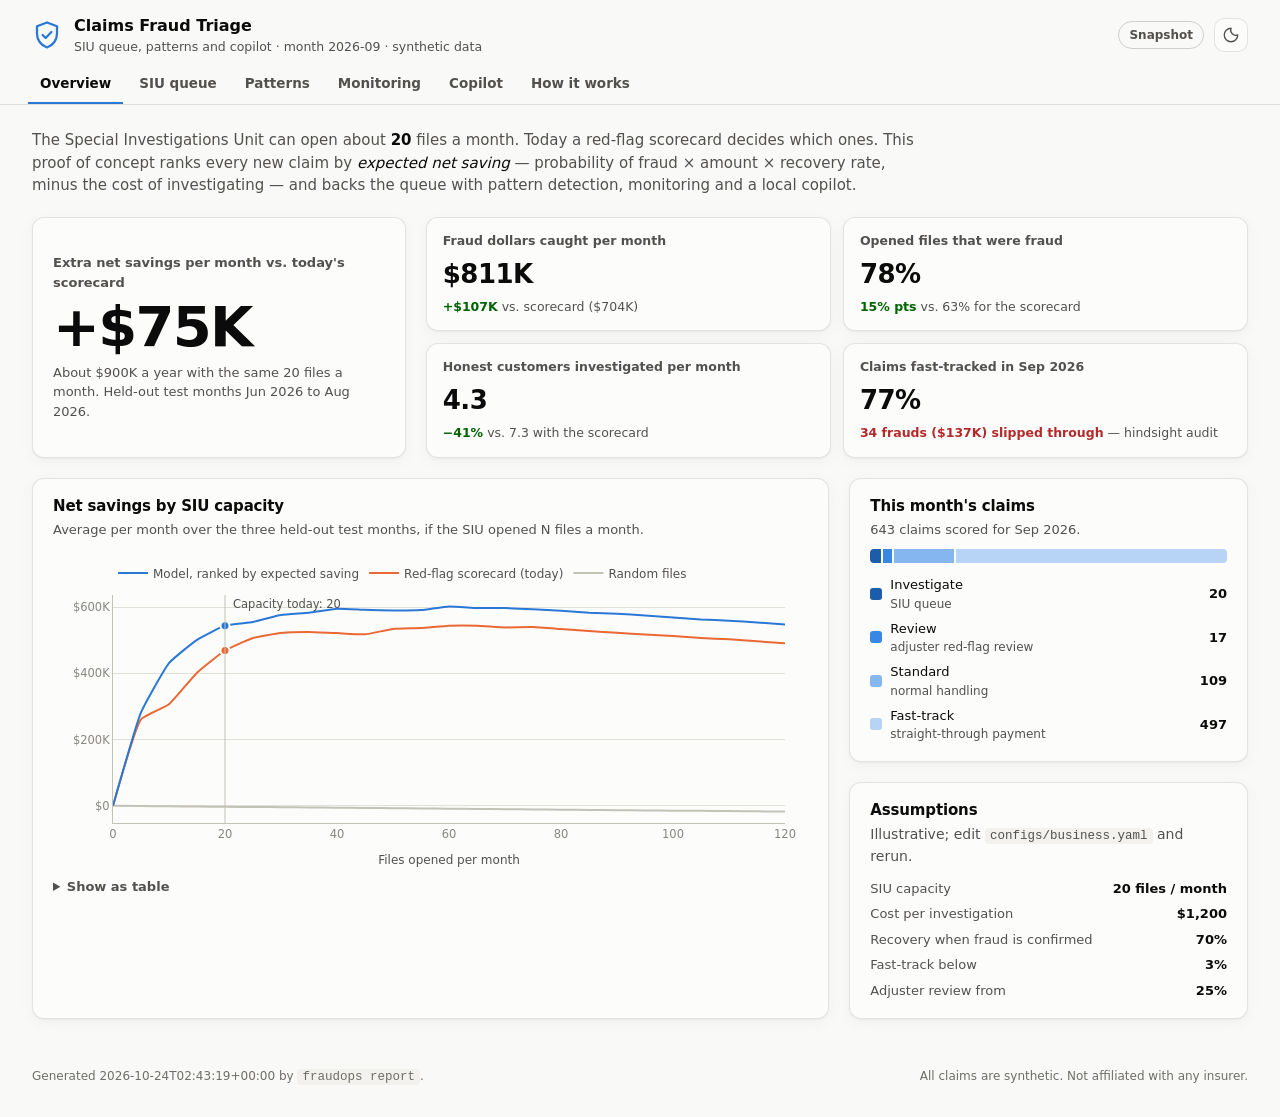
==== commit 7023a8c2: "fix(dashboard): content-hash asset URLs and draw charts in background tabs GitHub Pages caches asset" ====
--- a/site/index.html
+++ b/site/index.html
@@ -6,7 +6,7 @@
   <title>Claims Fraud Triage</title>
   <meta name="description" content="End-to-end MLOps and local RAG proof of concept: SIU triage for auto-insurance claims. Synthetic data.">
   <link rel="icon" href="assets/favicon.svg" type="image/svg+xml">
-  <link rel="stylesheet" href="assets/styles.css">
+  <link rel="stylesheet" href="assets/styles.css?v=5035d41a13">
 </head>
 <body>
   <a class="skip" href="#main">Skip to content</a>
@@ -260,13 +260,13 @@
   </main>
 
   <footer class="footer">
-    <span>Generated <time>2026-10-24T02:38:58+00:00</time> by <code>fraudops report</code>.</span>
+    <span>Generated <time>2026-10-24T02:43:19+00:00</time> by <code>fraudops report</code>.</span>
     <span>All claims are synthetic. Not affiliated with any insurer.</span>
   </footer>
 
   <div class="tooltip" id="tooltip" role="status" hidden></div>
-  <script id="dashboard-data" type="application/json">{"generated_at":"2026-10-24T02:38:58+00:00","month":"2026-09","business":{"currency":"CAD","siu":{"capacity_per_month":20,"investigation_cost":1200,"recovery_rate":0.7},"triage":{"fast_track_below":0.03,"review_above":0.25},"copilot":{"minutes_saved_per_case":25,"investigator_hourly_cost":65}},"metrics":{"trained_at":"2026-10-24T02:02:20+00:00","decision":"promoted","previous_champion":null,"champion":{"model_name":"claims-fraud-triage","version":"1","candidate":"lightgbm","mlflow_run_id":"7d68ae6a809c4f02b7dc862be12f9a54","trained_at":"2026-10-24T02:02:20+00:00","train_months":["2024-09","2026-02"],"features":["log_total_claimed","log_injury_reserve","log_repair_estimate","repair_to_value","vehicle_value","vehicle_age","total_loss","loss_hour","night_loss","n_occupants","n_injured","injured_share","soft_tissue_only","police_report","witnesses","represented","tow_distance_km","storage_days","tow_fee","policy_tenure_days","report_delay_days","prior_claims_3y","phone_prior_claims_365d","address_prior_claims_365d","shop_prior_claims_90d","shop_avg_repair_ratio_180d","clinic_prior_claims_90d","rep_clinic_prior_claims_365d","tow_prior_claims_90d","tow_avg_storage_days_180d","loss_type","province","narrative_risk"],"best_iteration":239,"test":{"roc_auc":0.8777,"pr_auc":0.6281,"investigated":20.0,"frauds_caught":15.6667,"frauds_total":50.0,"hit_rate":0.7833,"fraud_dollars_caught":811209.91,"fraud_dollars_total":1022650.8767,"dollar_recall":0.7932,"prevented":567846.937,"cost":24000.0,"net_savings":543846.937,"honest_investigated":4.3333,"months":3.0}},"policy":{"capacity":20,"investigation_cost":1200.0,"recovery_rate":0.7,"fast_track_below":0.03,"review_above":0.25},"data":{"train":{"rows":12160,"fraud_rate":0.0571,"months":["2024-09","2026-02"]},"valid":{"rows":1975,"fraud_rate":0.0496,"months":["2026-03","2026-05"]},"test":{"rows":2042,"fraud_rate":0.0735,"months":["2026-06","2026-08"]}},"candidates":{"rules":{"valid":{"roc_auc":0.7173,"pr_auc":0.2126,"investigated":20.0,"frauds_caught":9.0,"frauds_total":32.6667,"hit_rate":0.45,"fraud_dollars_caught":529900.52,"fraud_dollars_total":778843.5133,"dollar_recall":0.6804,"prevented":370930.364,"cost":24000.0,"net_savings":346930.364,"honest_investigated":11.0,"months":3.0},"test":{"roc_auc":0.6956,"pr_auc":0.2802,"investigated":20.0,"frauds_caught":12.6667,"frauds_total":50.0,"hit_rate":0.6333,"fraud_dollars_caught":704092.3567,"fraud_dollars_total":1022650.8767,"dollar_recall":0.6885,"prevented":492864.6497,"cost":24000.0,"net_savings":468864.6497,"honest_investigated":7.3333,"months":3.0}},"logreg":{"valid":{"roc_auc":0.912,"pr_auc":0.5766,"investigated":20.0,"frauds_caught":11.6667,"frauds_total":32.6667,"hit_rate":0.5833,"fraud_dollars_caught":575151.82,"fraud_dollars_total":778843.5133,"dollar_recall":0.7385,"prevented":402606.274,"cost":24000.0,"net_savings":378606.274,"honest_investigated":8.3333,"months":3.0},"test":{"roc_auc":0.8483,"pr_auc":0.5104,"investigated":20.0,"frauds_caught":12.3333,"frauds_total":50.0,"hit_rate":0.6167,"fraud_dollars_caught":686863.83,"fraud_dollars_total":1022650.8767,"dollar_recall":0.6717,"prevented":480804.681,"cost":24000.0,"net_savings":456804.681,"honest_investigated":7.6667,"months":3.0}},"lightgbm":{"valid":{"roc_auc":0.9103,"pr_auc":0.6447,"investigated":20.0,"frauds_caught":13.6667,"frauds_total":32.6667,"hit_rate":0.6833,"fraud_dollars_caught":653609.3,"fraud_dollars_total":778843.5133,"dollar_recall":0.8392,"prevented":457526.51,"cost":24000.0,"net_savings":433526.51,"honest_investigated":6.3333,"months":3.0},"test":{"roc_auc":0.8777,"pr_auc":0.6281,"investigated":20.0,"frauds_caught":15.6667,"frauds_total":50.0,"hit_rate":0.7833,"fraud_dollars_caught":811209.91,"fraud_dollars_total":1022650.8767,"dollar_recall":0.7932,"prevented":567846.937,"cost":24000.0,"net_savings":543846.937,"honest_investigated":4.3333,"months":3.0}}},"random_test":{"net_savings":-2925.06,"fraud_dollars_caught":30107.05,"frauds_caught":1.47,"investigated":20.0},"capacity_curve":{"capacity":[0.0,5.0,10.0,15.0,20.0,25.0,30.0,35.0,40.0,45.0,50.0,55.0,60.0,65.0,70.0,75.0,80.0,85.0,90.0,95.0,100.0,105.0,110.0,115.0,120.0],"model":[0.0,282007.55,431004.07,501091.44,543846.94,555132.17,576094.52,582999.86,595178.5,591655.29,589288.89,590763.03,601983.12,597012.95,596815.79,593301.72,588655.48,582655.48,580154.93,574580.27,568580.27,562580.27,558865.02,553536.75,547536.75],"rules":[0.0,261140.06,306603.04,401913.8,468864.65,506571.55,521619.68,524852.58,521330.56,517618.1,533972.56,536498.76,543877.03,543867.24,538538.98,539776.05,533776.05,527776.05,522315.56,517207.24,512421.17,506703.86,502513.21,496513.21,490513.21],"random":[0.0,-731.27,-1462.53,-2193.8,-2925.06,-3656.33,-4387.59,-5118.86,-5850.12,-6581.39,-7312.66,-8043.92,-8775.19,-9506.45,-10237.72,-10968.98,-11700.25,-12431.52,-13162.78,-13894.05,-14625.31,-15356.58,-16087.84,-16819.11,-17550.37]},"pr_curve":{"logreg":{"precision":[0.0735,0.0744,0.0753,0.0763,0.0774,0.0784,0.0795,0.0806,0.0817,0.0829,0.0841,0.0848,0.086,0.0868,0.088,0.0894,0.0909,0.0923,0.0938,0.0954,0.0963,0.098,0.0984,0.1001,0.102,0.1024,0.1036,0.1056,0.1069,0.109,0.1097,0.112,0.1136,0.116,0.1186,0.1213,0.1241,0.1271,0.1292,0.1315,0.1338,0.1363,0.1379,0.1418,0.1448,0.149,0.1524,0.157,0.1596,0.1649,0.1667,0.1671,0.1734,0.1783,0.1824,0.1868,0.1882,0.1951,0.2044,0.2089,0.2175,0.2275,0.2364,0.2464,0.2552,0.2707,0.2849,0.2926,0.3158,0.3359,0.3562,0.3913,0.4199,0.4744,0.5308,0.6346,0.6923,0.7885,0.8462,1.0],"recall":[1.0,1.0,1.0,1.0,1.0,1.0,1.0,1.0,1.0,1.0,1.0,0.9933,0.9933,0.9867,0.9867,0.9867,0.9867,0.9867,0.9867,0.9867,0.98,0.98,0.9667,0.9667,0.9667,0.9533,0.9467,0.9467,0.94,0.94,0.9267,0.9267,0.92,0.92,0.92,0.92,0.92,0.92,0.9133,0.9067,0.9,0.8933,0.88,0.88,0.8733,0.8733,0.8667,0.8667,0.8533,0.8533,0.8333,0.8067,0.8067,0.8,0.7867,0.7733,0.7467,0.74,0.74,0.72,0.7133,0.7067,0.6933,0.68,0.66,0.6533,0.64,0.6067,0.6,0.58,0.5533,0.54,0.5067,0.4933,0.46,0.44,0.36,0.2733,0.1467,0.0]},"lightgbm":{"precision":[0.0735,0.0744,0.0753,0.0763,0.0774,0.0784,0.0795,0.0806,0.0817,0.0829,0.0841,0.0853,0.086,0.0873,0.0886,0.09,0.0915,0.0923,0.0938,0.0954,0.097,0.0987,0.1004,0.1015,0.1034,0.1053,0.1073,0.1093,0.1114,0.1129,0.1144,0.116,0.1185,0.1202,0.1203,0.123,0.1259,0.128,0.1302,0.1325,0.1358,0.1394,0.1411,0.1439,0.147,0.149,0.1512,0.1558,0.1608,0.1662,0.1707,0.1713,0.1777,0.1783,0.1839,0.19,0.1966,0.2056,0.2118,0.2205,0.2297,0.2403,0.2545,0.2657,0.2835,0.2956,0.3086,0.3344,0.3579,0.3938,0.4249,0.4638,0.5304,0.5769,0.6462,0.75,0.8462,0.9231,0.9615,1.0],"recall":[1.0,1.0,1.0,1.0,1.0,1.0,1.0,1.0,1.0,1.0,1.0,1.0,0.9933,0.9933,0.9933,0.9933,0.9933,0.9867,0.9867,0.9867,0.9867,0.9867,0.9867,0.98,0.98,0.98,0.98,0.98,0.98,0.9733,0.9667,0.96,0.96,0.9533,0.9333,0.9333,0.9333,0.9267,0.92,0.9133,0.9133,0.9133,0.9,0.8933,0.8867,0.8733,0.86,0.86,0.86,0.86,0.8533,0.8267,0.8267,0.8,0.7933,0.7867,0.78,0.78,0.7667,0.76,0.7533,0.7467,0.7467,0.7333,0.7333,0.7133,0.6933,0.6933,0.68,0.68,0.66,0.64,0.64,0.6,0.56,0.52,0.44,0.32,0.1667,0.0]}},"importance":{"narrative_risk":0.6849,"shop_avg_repair_ratio_180d":0.3249,"repair_to_value":0.3031,"log_total_claimed":0.2557,"loss_type":0.2545,"shop_prior_claims_90d":0.1766,"policy_tenure_days":0.1762,"log_repair_estimate":0.163,"vehicle_value":0.0935,"n_injured":0.0754,"report_delay_days":0.059,"vehicle_age":0.0531,"province":0.0454,"loss_hour":0.0383,"tow_distance_km":0.0347},"elapsed_seconds":20.1},"latest":{"month":"2026-09","claims":643,"queue":20,"bands":{"Fast-track":497,"Standard":109,"Investigate":20,"Review":17},"queue_value":666668.3,"model_version":"1","hidden_truth":{"model_queue":{"investigated":20,"frauds_caught":17,"frauds_total":79,"hit_rate":0.85,"fraud_dollars_caught":948440.27,"fraud_dollars_total":1324796.53,"dollar_recall":0.7159139147201722,"prevented":663908.189,"cost":24000.0,"net_savings":639908.189,"honest_investigated":3},"rules_queue":{"investigated":20,"frauds_caught":11,"frauds_total":79,"hit_rate":0.55,"fraud_dollars_caught":586816.6,"fraud_dollars_total":1324796.53,"dollar_recall":0.4429484730006048,"prevented":410771.61999999994,"cost":24000.0,"net_savings":386771.61999999994,"honest_investigated":9},"by_scheme":[{"scheme":"injury_buildup","claims":4,"in_queue":2,"mean_probability":0.669,"fraud_dollars":63598.82},{"scheme":"owner_giveup","claims":5,"in_queue":3,"mean_probability":0.533,"fraud_dollars":275575.22},{"scheme":"post_loss_inception","claims":1,"in_queue":0,"mean_probability":0.202,"fraud_dollars":5073.73},{"scheme":"repair_buildup","claims":11,"in_queue":0,"mean_probability":0.353,"fraud_dollars":53508.32},{"scheme":"soft_padding","claims":15,"in_queue":0,"mean_probability":0.058,"fraud_dollars":29462.04},{"scheme":"staged_ring","claims":11,"in_queue":11,"mean_probability":0.912,"fraud_dollars":736989.11},{"scheme":"towing_storage","claims":32,"in_queue":1,"mean_probability":0.049,"fraud_dollars":160589.29}],"fast_track":{"share_of_claims":0.7729,"fraud_dollars_missed":137261.88,"fraud_claims_missed":34}}},"queue":[{"claim_id":"C-116714","rank":1,"band":"Investigate","probability":0.934,"expected_value":66520.26,"total_claimed":103579.33,"loss_type":"rear_end","city":"Toronto","province":"ON","reported":"2026-09-26","reasons_for":[{"feature":"narrative_risk","text":"Adjuster notes read like confirmed fraud files: 'occupants reported', 'pain', 'neck'","weight":2.943},{"feature":"n_injured","text":"5 of 5 occupants claim injury","weight":2.853},{"feature":"rep_clinic_prior_claims_365d","text":"Same representative and clinic paired on 39 prior claims","weight":0.807},{"feature":"log_total_claimed","text":"Total claimed $103,579","weight":0.596}],"reasons_against":[{"feature":"log_injury_reserve","text":"Injury reserve $98,729","weight":-0.438},{"feature":"shop_avg_repair_ratio_180d","text":"Body shop's recent estimates average 23% of vehicle value","weight":-0.243}],"narrative":"Insured states the vehicle ahead stopped suddenly on the Don Valley Parkway and contact could not be avoided. All 5 occupants reported neck and back pain after the collision. Occupants were referred to CLINIC-02 and treatment plans were submitted within days. Claimants retained REP-03 shortly after the loss. No police attendance; reported at a collision reporting centre. Vehicle towed by TOW-01 to SHOP-002. Adjuster spoke with the insured by phone.","tags":["R1"],"facts":{"loss_hour":18,"report_delay_days":0,"policy_tenure_days":1338,"n_occupants":5,"n_injured":5,"soft_tissue_only":true,"police_report":false,"witnesses":0,"prior_claims_3y":1,"vehicle_value":27736.58,"repair_estimate":3761.24,"injury_reserve":98728.54,"tow_fee":1089.55,"storage_days":11,"tow_distance_km":17.8,"body_shop_id":"SHOP-002","clinic_id":"CLINIC-02","rep_id":"REP-03","tow_company_id":"TOW-01"}},{"claim_id":"C-116550","rank":2,"band":"Investigate","probability":0.8586,"expected_value":52358.39,"total_claimed":89111.85,"loss_type":"rear_end","city":"Edmonton","province":"AB","reported":"2026-09-18","reasons_for":[{"feature":"n_injured","text":"5 of 5 occupants claim injury","weight":2.655},{"feature":"narrative_risk","text":"Adjuster notes read like confirmed fraud files: 'occupants reported', 'injuries', 'vehicle'","weight":2.525},{"feature":"log_total_claimed","text":"Total claimed $89,112","weight":0.694},{"feature":"policy_tenure_days","text":"Policy was 125 days old at the time of loss","weight":0.406}],"reasons_against":[{"feature":"log_injury_reserve","text":"Injury reserve $86,316","weight":-0.411},{"feature":"shop_avg_repair_ratio_180d","text":"Body shop's recent estimates average 23% of vehicle value","weight":-0.207}],"narrative":"Lead vehicle braked abruptly for no apparent reason on the Anthony Henday Drive; low-speed impact. 5 occupants reported injuries. Police attended and a report number was provided. Vehicle towed by TOW-15 to SHOP-027. Photos received.","tags":["R3"],"facts":{"loss_hour":10,"report_delay_days":2,"policy_tenure_days":125,"n_occupants":5,"n_injured":5,"soft_tissue_only":true,"police_report":true,"witnesses":0,"prior_claims_3y":0,"vehicle_value":16488.12,"repair_estimate":2501.81,"injury_reserve":86316.04,"tow_fee":294.0,"storage_days":1,"tow_distance_km":11.2,"body_shop_id":"SHOP-027","clinic_id":"CLINIC-16","rep_id":null,"tow_company_id":"TOW-15"}},{"claim_id":"C-116533","rank":3,"band":"Investigate","probability":0.9622,"expected_value":51997.77,"total_claimed":78981.87,"loss_type":"intersection","city":"Edmonton","province":"AB","reported":"2026-09-18","reasons_for":[{"feature":"narrative_risk","text":"Adjuster notes read like confirmed fraud files: 'paramedics', 'passenger', 'assessed'","weight":3.25},{"feature":"n_injured","text":"4 of 4 occupants claim injury","weight":2.749},{"feature":"rep_clinic_prior_claims_365d","text":"Same representative and clinic paired on 18 prior claims","weight":0.907},{"feature":"log_total_claimed","text":"Total claimed $78,982","weight":0.763}],"reasons_against":[{"feature":"log_injury_reserve","text":"Injury reserve $74,406","weight":-0.243},{"feature":"shop_avg_repair_ratio_180d","text":"Body shop's recent estimates average 24% of vehicle value","weight":-0.222}],"narrative":"Insured was turning left on Gateway Boulevard when the other vehicle entered the intersection. Driver and 3 passenger(s) were assessed by paramedics. Claimants retained REP-09 shortly after the loss. No police attendance; reported at a collision reporting centre. Vehicle towed by TOW-15 to SHOP-027.","tags":["R3"],"facts":{"loss_hour":19,"report_delay_days":1,"policy_tenure_days":551,"n_occupants":4,"n_injured":4,"soft_tissue_only":true,"police_report":false,"witnesses":0,"prior_claims_3y":1,"vehicle_value":50841.51,"repair_estimate":4300.82,"injury_reserve":74406.28,"tow_fee":274.77,"storage_days":1,"tow_distance_km":16.0,"body_shop_id":"SHOP-027","clinic_id":"CLINIC-16","rep_id":"REP-09","tow_company_id":"TOW-15"}},{"claim_id":"C-116476","rank":4,"band":"Investigate","probability":0.8969,"expected_value":45865.37,"total_claimed":74966.44,"loss_type":"rear_end","city":"Mississauga","province":"ON","reported":"2026-09-16","reasons_for":[{"feature":"n_injured","text":"5 of 5 occupants claim injury","weight":2.718},{"feature":"narrative_risk","text":"Adjuster notes read like confirmed fraud files: 'paramedics', 'passenger', 'occupants'","weight":2.134},{"feature":"log_total_claimed","text":"Total claimed $74,966","weight":0.968},{"feature":"policy_tenure_days","text":"Policy was 126 days old at the time of loss","weight":0.405}],"reasons_against":[{"feature":"shop_avg_repair_ratio_180d","text":"Body shop's recent estimates average 23% of vehicle value","weight":-0.335},{"feature":"log_injury_reserve","text":"Injury reserve $69,995","weight":-0.252}],"narrative":"Lead vehicle braked abruptly for no apparent reason on Dundas Street West; low-speed impact. Driver and 4 passenger(s) were assessed by paramedics. Occupants were referred to CLINIC-02 and treatment plans were submitted within days. Police attended and a report number was provided. Vehicle towed by TOW-03 to SHOP-003. Adjuster spoke with the insured by phone.","tags":["R1"],"facts":{"loss_hour":16,"report_delay_days":1,"policy_tenure_days":126,"n_occupants":5,"n_injured":5,"soft_tissue_only":true,"police_report":true,"witnesses":1,"prior_claims_3y":2,"vehicle_value":27027.75,"repair_estimate":4203.24,"injury_reserve":69995.27,"tow_fee":767.93,"storage_days":6,"tow_distance_km":9.9,"body_shop_id":"SHOP-003","clinic_id":"CLINIC-02","rep_id":null,"tow_company_id":"TOW-03"}},{"claim_id":"C-116215","rank":5,"band":"Investigate","probability":0.97,"expected_value":43265.76,"total_claimed":65486.88,"loss_type":"rear_end","city":"Mississauga","province":"ON","reported":"2026-09-03","reasons_for":[{"feature":"narrative_risk","text":"Adjuster notes read like confirmed fraud files: 'following days', 'people', 'sought'","weight":2.94},{"feature":"n_injured","text":"4 of 4 occupants claim injury","weight":2.721},{"feature":"rep_clinic_prior_claims_365d","text":"Same representative and clinic paired on 42 prior claims","weight":0.8},{"feature":"log_total_claimed","text":"Total claimed $65,487","weight":0.728}],"reasons_against":[{"feature":"shop_avg_repair_ratio_180d","text":"Body shop's recent estimates average 24% of vehicle value","weight":-0.264}],"narrative":"Insured states the vehicle ahead stopped suddenly on Hurontario Street and contact could not be avoided. 4 people in the vehicle sought treatment in the following days. No police attendance; reported at a collision reporting centre. Vehicle towed by TOW-04 to SHOP-003. Adjuster spoke with the insured by phone.","tags":["R1"],"facts":{"loss_hour":7,"report_delay_days":0,"policy_tenure_days":1226,"n_occupants":4,"n_injured":4,"soft_tissue_only":true,"police_report":false,"witnesses":0,"prior_claims_3y":0,"vehicle_value":19689.66,"repair_estimate":4102.14,"injury_reserve":60975.92,"tow_fee":408.82,"storage_days":3,"tow_distance_km":7.6,"body_shop_id":"SHOP-003","clinic_id":"CLINIC-02","rep_id":"REP-03","tow_company_id":"TOW-04"}},{"claim_id":"C-116422","rank":6,"band":"Investigate","probability":0.8757,"expected_value":41121.02,"total_claimed":69043.9,"loss_type":"rear_end","city":"Mississauga","province":"ON","reported":"2026-09-13","reasons_for":[{"feature":"n_injured","text":"4 of 4 occupants claim injury","weight":2.497},{"feature":"narrative_risk","text":"Adjuster notes read like confirmed fraud files: 'paramedics', 'passenger', 'occupants'","weight":2.454},{"feature":"log_total_claimed","text":"Total claimed $69,044","weight":0.807},{"feature":"policy_tenure_days","text":"Policy was 69 days old at the time of loss","weight":0.543}],"reasons_against":[{"feature":"shop_avg_repair_ratio_180d","text":"Body shop's recent estimates average 23% of vehicle value","weight":-0.361}],"narrative":"Rear-end collision at low speed on Dundas Street West; third party accepted fault at the scene. Driver and 3 passenger(s) were assessed by paramedics. Occupants were referred to CLINIC-02 and treatment plans were submitted within days. No police attendance; reported at a collision reporting centre. Estimate received from SHOP-003.","tags":["R1"],"facts":{"loss_hour":11,"report_delay_days":1,"policy_tenure_days":69,"n_occupants":4,"n_injured":4,"soft_tissue_only":true,"police_report":false,"witnesses":0,"prior_claims_3y":0,"vehicle_value":16649.51,"repair_estimate":4439.17,"injury_reserve":64604.73,"tow_fee":0.0,"storage_days":0,"tow_distance_km":0.0,"body_shop_id":"SHOP-003","clinic_id":"CLINIC-02","rep_id":null,"tow_company_id":null}},{"claim_id":"C-116337","rank":7,"band":"Investigate","probability":0.9641,"expected_value":34749.39,"total_claimed":53270.6,"loss_type":"intersection","city":"Calgary","province":"AB","reported":"2026-09-08","reasons_for":[{"feature":"narrative_risk","text":"Adjuster notes read like confirmed fraud files: 'paramedics', 'passenger', 'assessed'","weight":3.354},{"feature":"n_injured","text":"3 of 4 occupants claim injury","weight":1.924},{"feature":"rep_clinic_prior_claims_365d","text":"Same representative and clinic paired on 30 prior claims","weight":0.826},{"feature":"log_total_claimed","text":"Total claimed $53,271","weight":0.674}],"reasons_against":[{"feature":"shop_avg_repair_ratio_180d","text":"Body shop's recent estimates average 23% of vehicle value","weight":-0.316}],"narrative":"Insured was turning left on Macleod Trail when the other vehicle entered the intersection. Driver and 2 passenger(s) were assessed by paramedics. Claimants retained REP-07 shortly after the loss. No police attendance; reported at a collision reporting centre. Estimate received from SHOP-021.","tags":["R2"],"facts":{"loss_hour":20,"report_delay_days":0,"policy_tenure_days":21,"n_occupants":4,"n_injured":3,"soft_tissue_only":true,"police_report":false,"witnesses":0,"prior_claims_3y":0,"vehicle_value":28694.23,"repair_estimate":3457.34,"injury_reserve":49813.26,"tow_fee":0.0,"storage_days":0,"tow_distance_km":0.0,"body_shop_id":"SHOP-021","clinic_id":"CLINIC-13","rep_id":"REP-07","tow_company_id":null}},{"claim_id":"C-116481","rank":8,"band":"Investigate","probability":0.9514,"expected_value":34611.38,"total_claimed":53772.79,"loss_type":"rear_end","city":"Edmonton","province":"AB","reported":"2026-09-16","reasons_for":[{"feature":"narrative_risk","text":"Adjuster notes read like confirmed fraud files: 'occupants reported', 'injuries', 'submitted'","weight":2.92},{"feature":"n_injured","text":"3 of 3 occupants claim injury","weight":1.96},{"feature":"rep_clinic_prior_claims_365d","text":"Same representative and clinic paired on 17 prior claims","weight":0.828},{"feature":"log_total_claimed","text":"Total claimed $53,773","weight":0.635}],"reasons_against":[{"feature":"shop_avg_repair_ratio_180d","text":"Body shop's recent estimates average 24% of vehicle value","weight":-0.214}],"narrative":"Insured's vehicle was hit from behind while waiting to turn on Whitemud Drive. 3 occupants reported injuries. Occupants were referred to CLINIC-16 and treatment plans were submitted within days. Claimants retained REP-09 shortly after the loss. Police attended and a report number was provided. Estimate received from SHOP-027.","tags":["R3"],"facts":{"loss_hour":19,"report_delay_days":0,"policy_tenure_days":1153,"n_occupants":3,"n_injured":3,"soft_tissue_only":true,"police_report":true,"witnesses":1,"prior_claims_3y":4,"vehicle_value":37334.77,"repair_estimate":9514.63,"injury_reserve":44258.16,"tow_fee":0.0,"storage_days":0,"tow_distance_km":0.0,"body_shop_id":"SHOP-027","clinic_id":"CLINIC-16","rep_id":"REP-09","tow_company_id":null}},{"claim_id":"C-116807","rank":9,"band":"Investigate","probability":0.9707,"expected_value":34565.81,"total_claimed":52634.45,"loss_type":"rear_end","city":"Toronto","province":"ON","reported":"2026-09-30","reasons_for":[{"feature":"narrative_risk","text":"Adjuster notes read like confirmed fraud files: 'occupants reported', 'pain', 'neck'","weight":3.511},{"feature":"n_injured","text":"3 of 3 occupants claim injury","weight":1.887},{"feature":"rep_clinic_prior_claims_365d","text":"Same representative and clinic paired on 40 prior claims","weight":0.771},{"feature":"log_total_claimed","text":"Total claimed $52,634","weight":0.65}],"reasons_against":[{"feature":"shop_avg_repair_ratio_180d","text":"Body shop's recent estimates average 23% of vehicle value","weight":-0.372}],"narrative":"Insured was stopped in traffic on the Don Valley Parkway when a third-party vehicle struck the rear bumper. All 3 occupants reported neck and back pain after the collision. Police attended and a report number was provided. Estimate received from SHOP-003. Adjuster spoke with the insured by phone.","tags":["R1"],"facts":{"loss_hour":23,"report_delay_days":0,"policy_tenure_days":34,"n_occupants":3,"n_injured":3,"soft_tissue_only":true,"police_report":true,"witnesses":0,"prior_claims_3y":0,"vehicle_value":25721.95,"repair_estimate":4152.88,"injury_reserve":48481.57,"tow_fee":0.0,"storage_days":0,"tow_distance_km":0.0,"body_shop_id":"SHOP-003","clinic_id":"CLINIC-02","rep_id":"REP-03","tow_company_id":null}},{"claim_id":"C-116598","rank":10,"band":"Investigate","probability":0.78,"expected_value":32573.29,"total_claimed":61857.74,"loss_type":"theft","city":"Edmonton","province":"AB","reported":"2026-09-21","reasons_for":[{"feature":"narrative_risk","text":"Adjuster notes read like confirmed fraud files: 'documents', 'ownership', 'purchased'","weight":2.697},{"feature":"policy_tenure_days","text":"Policy was 70 days old at the time of loss","weight":1.13},{"feature":"log_total_claimed","text":"Total claimed $61,858","weight":1.018},{"feature":"shop_avg_repair_ratio_180d","text":"Body shop's recent estimates average nan% of vehicle value","weight":0.544}],"reasons_against":[],"narrative":"Insured reports the vehicle stolen from a transit park-and-ride overnight. Vehicle was purchased recently. Insured has not yet provided ownership documents. Photos received.","tags":[],"facts":{"loss_hour":9,"report_delay_days":2,"policy_tenure_days":70,"n_occupants":1,"n_injured":0,"soft_tissue_only":false,"police_report":true,"witnesses":0,"prior_claims_3y":1,"vehicle_value":61857.74,"repair_estimate":0.0,"injury_reserve":0.0,"tow_fee":0.0,"storage_days":0,"tow_distance_km":0.0,"body_shop_id":null,"clinic_id":null,"rep_id":null,"tow_company_id":null}},{"claim_id":"C-116452","rank":11,"band":"Investigate","probability":0.9365,"expected_value":31184.07,"total_claimed":49397.8,"loss_type":"rear_end","city":"Edmonton","province":"AB","reported":"2026-09-15","reasons_for":[{"feature":"narrative_risk","text":"Adjuster notes read like confirmed fraud files: 'occupants reported', 'injuries', 'submitted'","weight":2.839},{"feature":"n_injured","text":"3 of 4 occupants claim injury","weight":2.024},{"feature":"rep_clinic_prior_claims_365d","text":"Same representative and clinic paired on 16 prior claims","weight":0.758},{"feature":"log_total_claimed","text":"Total claimed $49,398","weight":0.564}],"reasons_against":[{"feature":"shop_avg_repair_ratio_180d","text":"Body shop's recent estimates average 24% of vehicle value","weight":-0.246}],"narrative":"Insured states the vehicle ahead stopped suddenly on Whitemud Drive and contact could not be avoided. 3 occupants reported injuries. Occupants were referred to CLINIC-16 and treatment plans were submitted within days. Claimants retained REP-09 shortly after the loss. No police attendance; reported at a collision reporting centre. Estimate received from SHOP-027. Photos received.","tags":["R3"],"facts":{"loss_hour":16,"report_delay_days":0,"policy_tenure_days":387,"n_occupants":4,"n_injured":3,"soft_tissue_only":true,"police_report":false,"witnesses":2,"prior_claims_3y":1,"vehicle_value":23308.47,"repair_estimate":7438.69,"injury_reserve":41959.11,"tow_fee":0.0,"storage_days":0,"tow_distance_km":0.0,"body_shop_id":"SHOP-027","clinic_id":"CLINIC-16","rep_id":"REP-09","tow_company_id":null}},{"claim_id":"C-116564","rank":12,"band":"Investigate","probability":0.858,"expected_value":29213.08,"total_claimed":50640.1,"loss_type":"theft","city":"Markham","province":"ON","reported":"2026-09-19","reasons_for":[{"feature":"narrative_risk","text":"Adjuster notes read like confirmed fraud files: 'documents', 'ownership', 'insured'","weight":2.317},{"feature":"policy_tenure_days","text":"Policy was 11 days old at the time of loss","weight":1.76},{"feature":"log_total_claimed","text":"Total claimed $50,640","weight":0.904},{"feature":"shop_avg_repair_ratio_180d","text":"Body shop's recent estimates average nan% of vehicle value","weight":0.583}],"reasons_against":[],"narrative":"Vehicle was taken from a transit park-and-ride; police report filed the same day. Insured has not yet provided ownership documents. Adjuster spoke with the insured by phone.","tags":[],"facts":{"loss_hour":10,"report_delay_days":3,"policy_tenure_days":11,"n_occupants":2,"n_injured":0,"soft_tissue_only":false,"police_report":true,"witnesses":0,"prior_claims_3y":0,"vehicle_value":50640.1,"repair_estimate":0.0,"injury_reserve":0.0,"tow_fee":0.0,"storage_days":0,"tow_distance_km":0.0,"body_shop_id":null,"clinic_id":null,"rep_id":null,"tow_company_id":null}},{"claim_id":"C-116225","rank":13,"band":"Investigate","probability":0.715,"expected_value":27280.62,"total_claimed":56902.54,"loss_type":"theft","city":"Mississauga","province":"ON","reported":"2026-09-03","reasons_for":[{"feature":"narrative_risk","text":"Adjuster notes read like confirmed fraud files: 'documents', 'ownership', 'keys'","weight":3.017},{"feature":"log_total_claimed","text":"Total claimed $56,903","weight":0.893},{"feature":"policy_tenure_days","text":"Policy was 160 days old at the time of loss","weight":0.678},{"feature":"vehicle_value","text":"Vehicle value $56,903","weight":0.531}],"reasons_against":[],"narrative":"Vehicle was taken from a shopping centre; police report filed the same day. Insured states both keys are in their possession. Insured has not yet provided ownership documents. File acknowledged.","tags":[],"facts":{"loss_hour":17,"report_delay_days":0,"policy_tenure_days":160,"n_occupants":1,"n_injured":0,"soft_tissue_only":false,"police_report":true,"witnesses":0,"prior_claims_3y":0,"vehicle_value":56902.54,"repair_estimate":0.0,"injury_reserve":0.0,"tow_fee":0.0,"storage_days":0,"tow_distance_km":0.0,"body_shop_id":null,"clinic_id":null,"rep_id":null,"tow_company_id":null}},{"claim_id":"C-116277","rank":14,"band":"Investigate","probability":0.6255,"expected_value":26896.74,"total_claimed":64173.78,"loss_type":"theft","city":"Markham","province":"ON","reported":"2026-09-05","reasons_for":[{"feature":"policy_tenure_days","text":"Policy was 60 days old at the time of loss","weight":1.855},{"feature":"log_total_claimed","text":"Total claimed $64,174","weight":1.224},{"feature":"narrative_risk","text":"Adjuster notes read like confirmed fraud files: 'park', 'ride', 'transit'","weight":1.083},{"feature":"shop_avg_repair_ratio_180d","text":"Body shop's recent estimates average nan% of vehicle value","weight":0.425}],"reasons_against":[{"feature":"repair_to_value","text":"Repair estimate is 0% of vehicle value","weight":-0.204}],"narrative":"Vehicle was taken from a transit park-and-ride; police report filed the same day. Photos received.","tags":[],"facts":{"loss_hour":11,"report_delay_days":0,"policy_tenure_days":60,"n_occupants":2,"n_injured":0,"soft_tissue_only":false,"police_report":true,"witnesses":0,"prior_claims_3y":0,"vehicle_value":64173.78,"repair_estimate":0.0,"injury_reserve":0.0,"tow_fee":0.0,"storage_days":0,"tow_distance_km":0.0,"body_shop_id":null,"clinic_id":null,"rep_id":null,"tow_company_id":null}},{"claim_id":"C-116343","rank":15,"band":"Investigate","probability":0.6226,"expected_value":22387.78,"total_claimed":54123.63,"loss_type":"theft","city":"Edmonton","province":"AB","reported":"2026-09-09","reasons_for":[{"feature":"narrative_risk","text":"Adjuster notes read like confirmed fraud files: 'purchased', 'recently', 'keys'","weight":1.763},{"feature":"policy_tenure_days","text":"Policy was 46 days old at the time of loss","weight":1.251},{"feature":"log_total_claimed","text":"Total claimed $54,124","weight":1.103},{"feature":"shop_avg_repair_ratio_180d","text":"Body shop's recent estimates average nan% of vehicle value","weight":0.546}],"reasons_against":[],"narrative":"Insured reports the vehicle stolen from a condo parkade overnight. Insured states both keys are in their possession. Vehicle was purchased recently.","tags":[],"facts":{"loss_hour":15,"report_delay_days":1,"policy_tenure_days":46,"n_occupants":1,"n_injured":0,"soft_tissue_only":false,"police_report":true,"witnesses":0,"prior_claims_3y":0,"vehicle_value":54123.63,"repair_estimate":0.0,"injury_reserve":0.0,"tow_fee":0.0,"storage_days":0,"tow_distance_km":0.0,"body_shop_id":null,"clinic_id":null,"rep_id":null,"tow_company_id":null}},{"claim_id":"C-116300","rank":16,"band":"Investigate","probability":0.7159,"expected_value":22225.59,"total_claimed":46743.2,"loss_type":"rear_end","city":"Edmonton","province":"AB","reported":"2026-09-06","reasons_for":[{"feature":"narrative_risk","text":"Adjuster notes read like confirmed fraud files: 'occupants reported', 'injuries', 'vehicle'","weight":2.628},{"feature":"n_injured","text":"3 of 3 occupants claim injury","weight":1.942},{"feature":"log_total_claimed","text":"Total claimed $46,743","weight":0.621},{"feature":"phone_prior_claims_365d","text":"Phone number appears on 6 other claims in the past year","weight":0.306}],"reasons_against":[],"narrative":"Lead vehicle braked abruptly for no apparent reason on Gateway Boulevard; low-speed impact. 3 occupants reported injuries. No police attendance; reported at a collision reporting centre. Vehicle towed by TOW-15 to SHOP-027. Photos received.","tags":["R3"],"facts":{"loss_hour":22,"report_delay_days":2,"policy_tenure_days":652,"n_occupants":3,"n_injured":3,"soft_tissue_only":true,"police_report":false,"witnesses":0,"prior_claims_3y":0,"vehicle_value":66310.32,"repair_estimate":3214.61,"injury_reserve":43009.89,"tow_fee":518.7,"storage_days":5,"tow_distance_km":11.2,"body_shop_id":"SHOP-027","clinic_id":"CLINIC-16","rep_id":null,"tow_company_id":"TOW-15"}},{"claim_id":"C-116217","rank":17,"band":"Investigate","probability":0.7069,"expected_value":20852.46,"total_claimed":44568.11,"loss_type":"rear_end","city":"Edmonton","province":"AB","reported":"2026-09-03","reasons_for":[{"feature":"narrative_risk","text":"Adjuster notes read like confirmed fraud files: 'occupants reported', 'injuries', 'party'","weight":3.682},{"feature":"n_injured","text":"3 of 4 occupants claim injury","weight":1.463},{"feature":"log_total_claimed","text":"Total claimed $44,568","weight":0.515},{"feature":"loss_type","text":"Loss type: rear end","weight":0.161}],"reasons_against":[{"feature":"policy_tenure_days","text":"Policy was 3971 days old at the time of loss","weight":-0.524}],"narrative":"Insured was stopped in traffic on Whitemud Drive when a third-party vehicle struck the rear bumper. 3 occupants reported injuries. Police attended and a report number was provided. Estimate received from SHOP-027.","tags":[],"facts":{"loss_hour":19,"report_delay_days":5,"policy_tenure_days":3971,"n_occupants":4,"n_injured":3,"soft_tissue_only":true,"police_report":true,"witnesses":0,"prior_claims_3y":0,"vehicle_value":36436.51,"repair_estimate":4109.86,"injury_reserve":40458.25,"tow_fee":0.0,"storage_days":0,"tow_distance_km":0.0,"body_shop_id":"SHOP-027","clinic_id":"CLINIC-16","rep_id":null,"tow_company_id":null}},{"claim_id":"C-116603","rank":18,"band":"Investigate","probability":0.533,"expected_value":17552.87,"total_claimed":50261.51,"loss_type":"rear_end","city":"Toronto","province":"ON","reported":"2026-09-21","reasons_for":[{"feature":"narrative_risk","text":"Adjuster notes read like confirmed fraud files: 'following days', 'people', 'sought'","weight":3.022},{"feature":"log_total_claimed","text":"Total claimed $50,262","weight":0.528},{"feature":"rep_clinic_prior_claims_365d","text":"Same representative and clinic paired on 5 prior claims","weight":0.498},{"feature":"repair_to_value","text":"Repair estimate is 100% of vehicle value","weight":0.24}],"reasons_against":[{"feature":"shop_prior_claims_90d","text":"Body shop on 134 claims in the last 90 days","weight":-0.281}],"narrative":"Rear-end collision at low speed on Yonge Street; third party accepted fault at the scene. 2 people in the vehicle sought treatment in the following days. Injury was first reported several weeks after the loss. Police attended and a report number was provided. Estimate received from SHOP-001. File acknowledged.","tags":[],"facts":{"loss_hour":12,"report_delay_days":0,"policy_tenure_days":1803,"n_occupants":2,"n_injured":2,"soft_tissue_only":true,"police_report":true,"witnesses":3,"prior_claims_3y":0,"vehicle_value":9106.89,"repair_estimate":9106.89,"injury_reserve":41154.62,"tow_fee":0.0,"storage_days":0,"tow_distance_km":0.0,"body_shop_id":"SHOP-001","clinic_id":"CLINIC-01","rep_id":"REP-01","tow_company_id":null}},{"claim_id":"C-116627","rank":19,"band":"Investigate","probability":0.4442,"expected_value":16513.73,"total_claimed":56969.84,"loss_type":"theft","city":"Mississauga","province":"ON","reported":"2026-09-22","reasons_for":[{"feature":"narrative_risk","text":"Adjuster notes read like confirmed fraud files: 'keys', 'possession', 'insured states'","weight":1.624},{"feature":"log_total_claimed","text":"Total claimed $56,970","weight":1.112},{"feature":"policy_tenure_days","text":"Policy was 266 days old at the time of loss","weight":0.834},{"feature":"vehicle_value","text":"Vehicle value $56,970","weight":0.549}],"reasons_against":[{"feature":"repair_to_value","text":"Repair estimate is 0% of vehicle value","weight":-0.201}],"narrative":"Vehicle was taken from a shopping centre; police report filed the same day. Insured states both keys are in their possession.","tags":[],"facts":{"loss_hour":19,"report_delay_days":1,"policy_tenure_days":266,"n_occupants":2,"n_injured":0,"soft_tissue_only":false,"police_report":true,"witnesses":0,"prior_claims_3y":0,"vehicle_value":56969.84,"repair_estimate":0.0,"injury_reserve":0.0,"tow_fee":0.0,"storage_days":0,"tow_distance_km":0.0,"body_shop_id":null,"clinic_id":null,"rep_id":null,"tow_company_id":null}},{"claim_id":"C-116735","rank":20,"band":"Investigate","probability":0.5721,"expected_value":14932.92,"total_claimed":40284.12,"loss_type":"intersection","city":"Mississauga","province":"ON","reported":"2026-09-27","reasons_for":[{"feature":"shop_avg_repair_ratio_180d","text":"Body shop's recent estimates average 31% of vehicle value","weight":1.897},{"feature":"narrative_risk","text":"Adjuster notes read like confirmed fraud files: 'occupants reported', 'injuries', 'insured'","weight":1.337},{"feature":"log_repair_estimate","text":"Repair estimate $16,483","weight":0.515},{"feature":"log_total_claimed","text":"Total claimed $40,284","weight":0.451}],"reasons_against":[{"feature":"loss_type","text":"Loss type: intersection","weight":-0.285}],"narrative":"Insured was turning left on Highway 403 when the other vehicle entered the intersection. 2 occupants reported injuries. Police attended and a report number was provided. Vehicle towed by TOW-25 to a storage yard in Kitchener. Tow truck arrived at the scene before police were called. Storage charges are accruing and a release fee was demanded.","tags":["E1"],"facts":{"loss_hour":22,"report_delay_days":0,"policy_tenure_days":3749,"n_occupants":2,"n_injured":2,"soft_tissue_only":true,"police_report":true,"witnesses":0,"prior_claims_3y":0,"vehicle_value":35777.53,"repair_estimate":16482.63,"injury_reserve":17122.29,"tow_fee":6679.2,"storage_days":40,"tow_distance_km":60.1,"body_shop_id":"SHOP-005","clinic_id":"CLINIC-04","rep_id":"REP-06","tow_company_id":"TOW-25"}},{"claim_id":"C-116406","rank":21,"band":"Standard","probability":0.2098,"expected_value":14449.69,"total_claimed":106555.4,"loss_type":"theft","city":"Calgary","province":"AB","reported":"2026-09-12","reasons_for":[{"feature":"log_total_claimed","text":"Total claimed $106,555","weight":1.24},{"feature":"policy_tenure_days","text":"Policy was 93 days old at the time of loss","weight":0.853},{"feature":"shop_avg_repair_ratio_180d","text":"Body shop's recent estimates average nan% of vehicle value","weight":0.575},{"feature":"vehicle_value","text":"Vehicle value $106,555","weight":0.312}],"reasons_against":[],"narrative":"Vehicle was taken from a gym parking lot; police report filed the same day. Photos received.","tags":[],"facts":{"loss_hour":19,"report_delay_days":1,"policy_tenure_days":93,"n_occupants":1,"n_injured":0,"soft_tissue_only":false,"police_report":true,"witnesses":0,"prior_claims_3y":0,"vehicle_value":106555.4,"repair_estimate":0.0,"injury_reserve":0.0,"tow_fee":0.0,"storage_days":0,"tow_distance_km":0.0,"body_shop_id":null,"clinic_id":null,"rep_id":null,"tow_company_id":null}},{"claim_id":"C-116811","rank":22,"band":"Review","probability":0.745,"expected_value":14173.26,"total_claimed":29479.52,"loss_type":"rear_end","city":"Toronto","province":"ON","reported":"2026-09-30","reasons_for":[{"feature":"narrative_risk","text":"Adjuster notes read like confirmed fraud files: 'occupants reported', 'injuries', 'injury'","weight":3.332},{"feature":"report_delay_days","text":"Reported 33 days after the loss","weight":0.707},{"feature":"rep_clinic_prior_claims_365d","text":"Same representative and clinic paired on 9 prior claims","weight":0.439},{"feature":"log_total_claimed","text":"Total claimed $29,480","weight":0.427}],"reasons_against":[{"feature":"shop_prior_claims_90d","text":"Body shop on 132 claims in the last 90 days","weight":-0.287}],"narrative":"Insured was stopped in traffic on Highway 401 when a third-party vehicle struck the rear bumper. 2 occupants reported injuries. Injury was first reported several weeks after the loss. No police attendance; reported at a collision reporting centre. Estimate received from SHOP-001. File acknowledged.","tags":[],"facts":{"loss_hour":15,"report_delay_days":33,"policy_tenure_days":3125,"n_occupants":2,"n_injured":2,"soft_tissue_only":true,"police_report":false,"witnesses":2,"prior_claims_3y":0,"vehicle_value":9313.33,"repair_estimate":9313.33,"injury_reserve":20166.19,"tow_fee":0.0,"storage_days":0,"tow_distance_km":0.0,"body_shop_id":"SHOP-001","clinic_id":"CLINIC-02","rep_id":"REP-01","tow_company_id":null}},{"claim_id":"C-116615","rank":23,"band":"Standard","probability":0.2161,"expected_value":14058.25,"total_claimed":100887.61,"loss_type":"intersection","city":"Red Deer","province":"AB","reported":"2026-09-21","reasons_for":[{"feature":"narrative_risk","text":"Adjuster notes read like confirmed fraud files: 'occupants reported', 'injuries', 'insured'","weight":2.423},{"feature":"n_injured","text":"3 of 3 occupants claim injury","weight":1.353},{"feature":"log_total_claimed","text":"Total claimed $100,888","weight":0.432},{"feature":"vehicle_value","text":"Vehicle value $69,136","weight":0.308}],"reasons_against":[{"feature":"log_injury_reserve","text":"Injury reserve $96,227","weight":-0.664},{"feature":"loss_type","text":"Loss type: intersection","weight":-0.241}],"narrative":"Collision at an intersection on Gaetz Avenue; parties dispute who had the right of way. 3 occupants reported injuries. Police attended and a report number was provided. Estimate received from SHOP-028. Adjuster spoke with the insured by phone.","tags":[],"facts":{"loss_hour":13,"report_delay_days":0,"policy_tenure_days":3532,"n_occupants":3,"n_injured":3,"soft_tissue_only":false,"police_report":true,"witnesses":0,"prior_claims_3y":0,"vehicle_value":69136.4,"repair_estimate":4660.39,"injury_reserve":96227.22,"tow_fee":0.0,"storage_days":0,"tow_distance_km":0.0,"body_shop_id":"SHOP-028","clinic_id":"CLINIC-17","rep_id":null,"tow_company_id":null}},{"claim_id":"C-116595","rank":24,"band":"Standard","probability":0.1941,"expected_value":11130.93,"total_claimed":90735.76,"loss_type":"intersection","city":"Toronto","province":"ON","reported":"2026-09-21","reasons_for":[{"feature":"narrative_risk","text":"Adjuster notes read like confirmed fraud files: 'paramedics', 'passenger', 'assessed'","weight":2.474},{"feature":"n_injured","text":"3 of 3 occupants claim injury","weight":1.661},{"feature":"log_total_claimed","text":"Total claimed $90,736","weight":0.289},{"feature":"vehicle_value","text":"Vehicle value $73,163","weight":0.139}],"reasons_against":[{"feature":"log_injury_reserve","text":"Injury reserve $79,998","weight":-0.464},{"feature":"shop_prior_claims_90d","text":"Body shop on 133 claims in the last 90 days","weight":-0.24}],"narrative":"Insured was turning left on Yonge Street when the other vehicle entered the intersection. Driver and 2 passenger(s) were assessed by paramedics. Police attended and a report number was provided. Vehicle towed by TOW-25 to a storage yard in Oshawa. Storage charges are accruing and a release fee was demanded.","tags":["E1"],"facts":{"loss_hour":19,"report_delay_days":0,"policy_tenure_days":2045,"n_occupants":3,"n_injured":3,"soft_tissue_only":false,"police_report":true,"witnesses":1,"prior_claims_3y":0,"vehicle_value":73163.21,"repair_estimate":4443.58,"injury_reserve":79997.94,"tow_fee":6294.24,"storage_days":33,"tow_distance_km":67.7,"body_shop_id":"SHOP-001","clinic_id":"CLINIC-01","rep_id":null,"tow_company_id":"TOW-25"}},{"claim_id":"C-116611","rank":25,"band":"Review","probability":0.6927,"expected_value":10642.68,"total_claimed":24423.33,"loss_type":"intersection","city":"Mississauga","province":"ON","reported":"2026-09-21","reasons_for":[{"feature":"narrative_risk","text":"Adjuster notes read like confirmed fraud files: 'occupants reported', 'injuries', 'injury'","weight":2.658},{"feature":"shop_avg_repair_ratio_180d","text":"Body shop's recent estimates average 30% of vehicle value","weight":1.376},{"feature":"report_delay_days","text":"Reported 30 days after the loss","weight":0.556},{"feature":"repair_to_value","text":"Repair estimate is 55% of vehicle value","weight":0.397}],"reasons_against":[],"narrative":"Insured was turning left on Hurontario Street when the other vehicle entered the intersection. 2 occupants reported injuries. Injury was first reported several weeks after the loss. Police attended and a report number was provided. Estimate received from SHOP-005. File acknowledged.","tags":[],"facts":{"loss_hour":15,"report_delay_days":30,"policy_tenure_days":1638,"n_occupants":2,"n_injured":2,"soft_tissue_only":true,"police_report":true,"witnesses":0,"prior_claims_3y":0,"vehicle_value":15580.53,"repair_estimate":8629.95,"injury_reserve":15793.38,"tow_fee":0.0,"storage_days":0,"tow_distance_km":0.0,"body_shop_id":"SHOP-005","clinic_id":"CLINIC-04","rep_id":"REP-08","tow_company_id":null}},{"claim_id":"C-116590","rank":26,"band":"Review","probability":0.3035,"expected_value":10466.3,"total_claimed":54912.36,"loss_type":"theft","city":"Halifax","province":"NS","reported":"2026-09-20","reasons_for":[{"feature":"narrative_risk","text":"Adjuster notes read like confirmed fraud files: 'documents', 'ownership', 'keys'","weight":2.288},{"feature":"log_total_claimed","text":"Total claimed $54,912","weight":0.821},{"feature":"vehicle_value","text":"Vehicle value $54,912","weight":0.685},{"feature":"shop_avg_repair_ratio_180d","text":"Body shop's recent estimates average nan% of vehicle value","weight":0.344}],"reasons_against":[{"feature":"repair_to_value","text":"Repair estimate is 0% of vehicle value","weight":-0.254},{"feature":"policy_tenure_days","text":"Policy was 2311 days old at the time of loss","weight":-0.249}],"narrative":"Vehicle was taken from a grocery store lot; police report filed the same day. Insured states both keys are in their possession. Insured has not yet provided ownership documents. Photos received.","tags":[],"facts":{"loss_hour":6,"report_delay_days":0,"policy_tenure_days":2311,"n_occupants":2,"n_injured":0,"soft_tissue_only":false,"police_report":true,"witnesses":0,"prior_claims_3y":0,"vehicle_value":54912.36,"repair_estimate":0.0,"injury_reserve":0.0,"tow_fee":0.0,"storage_days":0,"tow_distance_km":0.0,"body_shop_id":null,"clinic_id":null,"rep_id":null,"tow_company_id":null}},{"claim_id":"C-116704","rank":27,"band":"Review","probability":0.3022,"expected_value":10377.48,"total_claimed":54728.15,"loss_type":"rear_end","city":"Mississauga","province":"ON","reported":"2026-09-26","reasons_for":[{"feature":"narrative_risk","text":"Adjuster notes read like confirmed fraud files: 'paramedics', 'passenger', 'occupants'","weight":2.503},{"feature":"shop_avg_repair_ratio_180d","text":"Body shop's recent estimates average 31% of vehicle value","weight":1.368},{"feature":"log_total_claimed","text":"Total claimed $54,728","weight":0.66},{"feature":"shop_prior_claims_90d","text":"Body shop on 27 claims in the last 90 days","weight":0.152}],"reasons_against":[{"feature":"log_repair_estimate","text":"Repair estimate $1,495","weight":-0.403},{"feature":"repair_to_value","text":"Repair estimate is 5% of vehicle value","weight":-0.296}],"narrative":"Insured was stopped in traffic on Hurontario Street when a third-party vehicle struck the rear bumper. Driver and 1 passenger(s) were assessed by paramedics. Occupants were referred to CLINIC-04 and treatment plans were submitted within days. Police attended and a report number was provided. Estimate received from SHOP-007. Photos received.","tags":[],"facts":{"loss_hour":13,"report_delay_days":4,"policy_tenure_days":3696,"n_occupants":2,"n_injured":2,"soft_tissue_only":true,"police_report":true,"witnesses":2,"prior_claims_3y":0,"vehicle_value":31909.93,"repair_estimate":1495.16,"injury_reserve":53232.99,"tow_fee":0.0,"storage_days":0,"tow_distance_km":0.0,"body_shop_id":"SHOP-007","clinic_id":"CLINIC-04","rep_id":"REP-06","tow_company_id":null}},{"claim_id":"C-116729","rank":28,"band":"Review","probability":0.7763,"expected_value":9710.71,"total_claimed":20079.25,"loss_type":"rear_end","city":"Edmonton","province":"AB","reported":"2026-09-27","reasons_for":[{"feature":"narrative_risk","text":"Adjuster notes read like confirmed fraud files: 'additional', 'assessed', 'added'","weight":2.498},{"feature":"shop_avg_repair_ratio_180d","text":"Body shop's recent estimates average 32% of vehicle value","weight":1.821},{"feature":"log_repair_estimate","text":"Repair estimate $13,857","weight":0.583},{"feature":"shop_prior_claims_90d","text":"Body shop on 32 claims in the last 90 days","weight":0.407}],"reasons_against":[],"narrative":"Insured's vehicle was hit from behind while waiting to turn on Whitemud Drive. One occupant was assessed at hospital and released the same day. No police attendance; reported at a collision reporting centre. Estimate received from SHOP-026. A supplementary estimate was submitted after teardown. Additional parts were added that were not visible in the first-notice photos. Adjuster spoke with the insured by phone.","tags":[],"facts":{"loss_hour":20,"report_delay_days":11,"policy_tenure_days":968,"n_occupants":2,"n_injured":1,"soft_tissue_only":true,"police_report":false,"witnesses":1,"prior_claims_3y":2,"vehicle_value":13856.88,"repair_estimate":13856.88,"injury_reserve":6222.37,"tow_fee":0.0,"storage_days":0,"tow_distance_km":0.0,"body_shop_id":"SHOP-026","clinic_id":"CLINIC-16","rep_id":null,"tow_company_id":null}},{"claim_id":"C-116415","rank":29,"band":"Review","probability":0.5748,"expected_value":9167.34,"total_claimed":25764.26,"loss_type":"rear_end","city":"Mississauga","province":"ON","reported":"2026-09-12","reasons_for":[{"feature":"narrative_risk","text":"Adjuster notes read like confirmed fraud files: 'paramedics', 'passenger', 'assessed'","weight":2.798},{"feature":"shop_avg_repair_ratio_180d","text":"Body shop's recent estimates average 31% of vehicle value","weight":1.63},{"feature":"repair_to_value","text":"Repair estimate is 30% of vehicle value","weight":0.311},{"feature":"log_total_claimed","text":"Total claimed $25,764","weight":0.246}],"reasons_against":[],"narrative":"Insured's vehicle was hit from behind while waiting to turn on Highway 403. Driver and 1 passenger(s) were assessed by paramedics. Police attended and a report number was provided. Estimate received from SHOP-005. File acknowledged.","tags":[],"facts":{"loss_hour":10,"report_delay_days":1,"policy_tenure_days":490,"n_occupants":2,"n_injured":2,"soft_tissue_only":true,"police_report":true,"witnesses":0,"prior_claims_3y":1,"vehicle_value":16823.53,"repair_estimate":5076.09,"injury_reserve":20688.17,"tow_fee":0.0,"storage_days":0,"tow_distance_km":0.0,"body_shop_id":"SHOP-005","clinic_id":"CLINIC-03","rep_id":"REP-07","tow_company_id":null}},{"claim_id":"C-116259","rank":30,"band":"Standard","probability":0.135,"expected_value":8394.11,"total_claimed":101493.54,"loss_type":"intersection","city":"Toronto","province":"ON","reported":"2026-09-04","reasons_for":[{"feature":"narrative_risk","text":"Adjuster notes read like confirmed fraud files: 'following days', 'people', 'sought'","weight":2.455},{"feature":"rep_clinic_prior_claims_365d","text":"Same representative and clinic paired on 7 prior claims","weight":0.602},{"feature":"log_total_claimed","text":"Total claimed $101,494","weight":0.309},{"feature":"shop_prior_claims_90d","text":"Body shop on 37 claims in the last 90 days","weight":0.188}],"reasons_against":[{"feature":"log_injury_reserve","text":"Injury reserve $96,375","weight":-0.652},{"feature":"loss_type","text":"Loss type: intersection","weight":-0.224}],"narrative":"Collision at an intersection on Highway 401; parties dispute who had the right of way. 2 people in the vehicle sought treatment in the following days. Police attended and a report number was provided. Estimate received from SHOP-004. File acknowledged.","tags":[],"facts":{"loss_hour":11,"report_delay_days":0,"policy_tenure_days":3322,"n_occupants":2,"n_injured":2,"soft_tissue_only":false,"police_report":true,"witnesses":2,"prior_claims_3y":1,"vehicle_value":47987.99,"repair_estimate":5118.07,"injury_reserve":96375.47,"tow_fee":0.0,"storage_days":0,"tow_distance_km":0.0,"body_shop_id":"SHOP-004","clinic_id":"CLINIC-01","rep_id":"REP-02","tow_company_id":null}}],"segments":{"reference_months":["2025-09","2026-08"],"current_month":"2026-09","novel_claims":34,"segments":[{"id":0,"name":"Rear-end \u00b7 police on scene","loss_types":{"Rear-end":0.335,"Intersection":0.155,"Vandalism":0.14},"traits":["police on scene"],"claims_reference":1557,"share_reference":0.1916,"claims_current":128,"share_current":0.1991,"avg_claimed":5414.54,"confirmed_fraud_rate":0.0411,"fraud_dollar_share":0.0175,"avg_probability_current":0.0286,"top_terms":["provided estimate","attended report","police attended","report number","number provided"],"z_scores":{"log_total_claimed":-0.16,"log_injury_reserve":-0.44,"log_repair_estimate":0.29,"n_injured":-0.37,"injured_share":-0.43,"soft_tissue_only":-0.35,"represented":-0.22,"police_report":1.09,"total_loss":-0.18,"tow_distance_km":-0.46,"storage_days":-0.37,"tow_fee":-0.47,"policy_tenure_days":0.07,"report_delay_days":-0.04}},{"id":1,"name":"Rear-end \u00b7 injury-heavy \u00b7 most occupants injured","loss_types":{"Rear-end":0.512,"Intersection":0.241,"Single-vehicle":0.107},"traits":["injury-heavy","most occupants injured"],"claims_reference":469,"share_reference":0.0577,"claims_current":47,"share_current":0.0731,"avg_claimed":26659.98,"confirmed_fraud_rate":0.0768,"fraud_dollar_share":0.0361,"avg_probability_current":0.1058,"top_terms":["clinic","driver reported","day","assessed","pain"],"z_scores":{"log_total_claimed":1.1,"log_injury_reserve":2.2,"log_repair_estimate":0.42,"n_injured":1.56,"injured_share":2.14,"soft_tissue_only":1.72,"represented":-0.26,"police_report":0.23,"total_loss":-0.09,"tow_distance_km":-0.46,"storage_days":-0.37,"tow_fee":-0.47,"policy_tenure_days":0.04,"report_delay_days":0.1}},{"id":2,"name":"Intersection / Rear-end \u00b7 injury-heavy \u00b7 most occupants injured","loss_types":{"Intersection":0.365,"Rear-end":0.326,"Single-vehicle":0.282},"traits":["injury-heavy","most occupants injured"],"claims_reference":436,"share_reference":0.0537,"claims_current":39,"share_current":0.0607,"avg_claimed":29964.57,"confirmed_fraud_rate":0.1101,"fraud_dollar_share":0.0808,"avg_probability_current":0.1137,"top_terms":["clinic","towed","tow shop","driver reported","day"],"z_scores":{"log_total_claimed":1.2,"log_injury_reserve":2.21,"log_repair_estimate":0.53,"n_injured":1.67,"injured_share":2.21,"soft_tissue_only":1.76,"represented":-0.26,"police_report":0.39,"total_loss":-0.0,"tow_distance_km":1.19,"storage_days":0.89,"tow_fee":1.16,"policy_tenure_days":0.11,"report_delay_days":0.01}},{"id":3,"name":"Glass \u00b7 low-value \u00b7 no police report","loss_types":{"Glass":0.99,"Vandalism":0.009,"Parking-lot":0.001},"traits":["low-value","no police report"],"claims_reference":1119,"share_reference":0.1377,"claims_current":82,"share_current":0.1275,"avg_claimed":697.74,"confirmed_fraud_rate":0.0,"fraud_dollar_share":0.0,"avg_probability_current":0.0007,"top_terms":["windshield","stone replacement","requested","cracked","chip"],"z_scores":{"log_total_claimed":-1.52,"log_injury_reserve":-0.44,"log_repair_estimate":-0.59,"n_injured":-0.37,"injured_share":-0.43,"soft_tissue_only":-0.35,"represented":-0.22,"police_report":-0.89,"total_loss":-0.32,"tow_distance_km":-0.46,"storage_days":-0.37,"tow_fee":-0.47,"policy_tenure_days":-0.03,"report_delay_days":-0.02}},{"id":4,"name":"Single-vehicle / Intersection \u00b7 long tows \u00b7 towed","loss_types":{"Single-vehicle":0.328,"Intersection":0.268,"Rear-end":0.244},"traits":["long tows","towed"],"claims_reference":1580,"share_reference":0.1944,"claims_current":129,"share_current":0.2006,"avg_claimed":8414.09,"confirmed_fraud_rate":0.0386,"fraud_dollar_share":0.0222,"avg_probability_current":0.0312,"top_terms":["tow","vehicle","police","collision","attended report"],"z_scores":{"log_total_claimed":0.26,"log_injury_reserve":-0.44,"log_repair_estimate":0.52,"n_injured":-0.37,"injured_share":-0.43,"soft_tissue_only":-0.35,"represented":-0.22,"police_report":0.26,"total_loss":-0.02,"tow_distance_km":1.27,"storage_days":1.01,"tow_fee":1.27,"policy_tenure_days":0.01,"report_delay_days":-0.03}},{"id":5,"name":"Parking-lot \u00b7 no police report","loss_types":{"Parking-lot":0.397,"Rear-end":0.192,"Sideswipe":0.121},"traits":["no police report"],"claims_reference":2110,"share_reference":0.2597,"claims_current":152,"share_current":0.2364,"avg_claimed":4228.69,"confirmed_fraud_rate":0.0483,"fraud_dollar_share":0.028,"avg_probability_current":0.0249,"top_terms":["centre estimate","contact","received shop","estimate received","left estimate"],"z_scores":{"log_total_claimed":-0.35,"log_injury_reserve":-0.44,"log_repair_estimate":0.17,"n_injured":-0.37,"injured_share":-0.43,"soft_tissue_only":-0.35,"represented":-0.21,"police_report":-0.91,"total_loss":-0.24,"tow_distance_km":-0.46,"storage_days":-0.37,"tow_fee":-0.47,"policy_tenure_days":-0.0,"report_delay_days":-0.0}},{"id":6,"name":"Theft \u00b7 total losses \u00b7 high-value","loss_types":{"Theft":1.0},"traits":["total losses","high-value"],"claims_reference":416,"share_reference":0.0512,"claims_current":31,"share_current":0.0482,"avg_claimed":45775.98,"confirmed_fraud_rate":0.1226,"fraud_dollar_share":0.257,"avg_probability_current":0.1771,"top_terms":["stolen","reports vehicle","police report","filed day","vehicle taken"],"z_scores":{"log_total_claimed":1.59,"log_injury_reserve":-0.44,"log_repair_estimate":-3.78,"n_injured":-0.37,"injured_share":-0.43,"soft_tissue_only":-0.35,"represented":-0.23,"police_report":1.03,"total_loss":3.12,"tow_distance_km":-0.46,"storage_days":-0.37,"tow_fee":-0.47,"policy_tenure_days":-0.09,"report_delay_days":0.08}},{"id":7,"name":"Rear-end / Intersection \u00b7 represented \u00b7 multi-injury","loss_types":{"Rear-end":0.453,"Intersection":0.326,"Single-vehicle":0.146},"traits":["represented","multi-injury"],"claims_reference":439,"share_reference":0.054,"claims_current":35,"share_current":0.0544,"avg_claimed":36751.23,"confirmed_fraud_rate":0.2916,"fraud_dollar_share":0.5584,"avg_probability_current":0.3286,"top_terms":["occupants","clinic","reported","assessed","treatment"],"z_scores":{"log_total_claimed":1.32,"log_injury_reserve":2.3,"log_repair_estimate":0.41,"n_injured":2.45,"injured_share":2.17,"soft_tissue_only":1.87,"represented":3.88,"police_report":0.23,"total_loss":-0.17,"tow_distance_km":0.21,"storage_days":0.31,"tow_fee":0.35,"policy_tenure_days":-0.24,"report_delay_days":0.11}}],"emerging":[{"id":"E1","claims":31,"total_claimed":625170.9,"avg_probability":0.0491,"in_queue":1,"cities":{"Markham":9,"Hamilton":8,"Toronto":7,"Mississauga":7},"loss_types":{"Intersection":13,"Rear-end":10,"Single-vehicle":8},"shared_providers":{"tow_company":{"value":"TOW-25","share":1.0}},"distinctive":[{"feature":"tow_fee","z":18.0,"current_mean":5548.7,"reference_mean":141.2},{"feature":"storage_days","z":11.6,"current_mean":31.3,"reference_mean":1.0},{"feature":"tow_distance_km","z":7.6,"current_mean":72.0,"reference_mean":4.1},{"feature":"log_total_claimed","z":0.9,"current_mean":9.7,"reference_mean":8.5}],"top_terms":["storage","yard","accruing release","charges accruing","demanded","fee"],"trend":{"provider":"TOW-25","months":["2025-09","2025-10","2025-11","2025-12","2026-01","2026-02","2026-03","2026-04","2026-05","2026-06","2026-07","2026-08","2026-09"],"claims":[0,0,0,0,0,0,0,0,0,0,2,5,32]},"claim_ids":["C-116221","C-116270","C-116272","C-116282","C-116295","C-116296","C-116298","C-116305","C-116327","C-116330","C-116383","C-116386","C-116390","C-116391","C-116462","C-116503","C-116522","C-116525","C-116560","C-116584","C-116595","C-116600","C-116637","C-116647","C-116658","C-116702","C-116726","C-116728","C-116735","C-116774","C-116780"],"hidden_truth_fraud_rate":1.0,"hidden_truth_schemes":{"towing_storage":31}}],"pattern_view":{"pattern":"E1","x_feature":"tow_fee","y_feature":"storage_days","x":[385.97,812.66,577.34,295.73,296.6,570.61,529.26,562.03,555.54,479.38,273.17,633.89,337.08,259.89,286.22,311.12,324.89,258.52,466.94,1507.54,261.05,1609.27,385.32,625.26,787.86,1062.57,1555.19,1067.93,665.5,328.22,370.55,1255.12,340.9,324.4,335.84,634.56,616.73,310.8,235.5,546.8,364.24,402.72,387.92,504.09,424.07,247.9,648.02,333.91,402.4,541.26,852.17,504.11,576.88,482.67,545.31,303.7,402.06,575.38,320.3,454.58,478.25,374.24,225.0,420.65,837.43,1473.84,431.77,245.29,818.35,395.02,290.58,424.01,345.34,487.43,314.56,392.62,348.88,318.08,341.8,457.4,564.17,1491.25,342.94,343.42,292.08,506.73,826.16,440.85,301.45,413.48,284.91,401.57,221.38,312.9,754.58,294.73,734.27,318.71,334.06,461.94,496.62,363.98,441.44,659.33,285.85,681.03,1417.86,297.05,556.58,442.38,1064.01,516.41,826.45,3982.04,424.18,826.82,1073.01,362.49,250.05,470.2,187.75,271.37,289.59,335.67,4201.68,355.96,421.49,394.87,421.94,455.41,435.83,436.4,578.45,331.58,297.33,346.13,549.42,1645.54,255.1,356.54,255.48,284.73,354.76,266.34,562.7,357.4,414.18,968.04,514.98,1180.03,345.68,396.51,376.29,244.68,403.93,262.13,701.68,456.87,329.82,328.02,293.37,539.91,553.28,364.74,353.9,377.66,549.73,325.51,460.47,746.06,1149.4,552.56,422.03,223.74,318.81,628.48,496.62,302.71,293.26,434.17,314.35,586.99,316.9,393.25,547.5,385.94,785.93,419.25,309.76,487.11,1694.16,239.03,332.72,416.6,398.5,1544.65,360.51,623.66,411.41,374.04,531.62,369.61,667.39,259.85,320.88,425.81,779.49,382.11,933.68,491.19,673.86,3273.2,463.4,311.93,298.71,1003.74,696.86,368.13,281.39,385.99,482.39,420.17,727.37,2155.04,288.33,392.41,524.01,445.32,279.2,405.76,865.89,772.86,902.6,385.39,496.37,586.72,1447.72,491.46,594.78,372.68,562.96,425.42,295.14,650.93,412.29,449.2,716.61,523.36,240.38,542.56,1095.26,482.24,579.15,418.92,481.83,537.06,329.45,476.12,439.53,412.56,309.66,330.79,176.27,765.1,516.82,456.57,449.36,536.29,466.25,474.85,309.51,648.03,368.59,260.67,387.3,311.25,346.51,294.39,1288.45,740.6,417.31,371.91,326.17,632.81,285.47,1750.52,344.06,297.41,922.34,306.59,282.08,338.26,334.7,224.94,271.0,439.33,406.47,308.67,486.98,337.65,903.71,610.31,510.18,1027.27,295.57,271.92,301.07,315.72,937.71,429.38,214.28,379.33,410.49,369.86,374.99,529.59,355.16,585.14,1054.78,431.3,525.15,520.83,1303.41,756.01,573.47,593.11,230.08,470.52,288.06,264.22,409.66,233.42,490.17,400.7,789.74,358.1,568.96,485.18,758.95,1262.44,395.45,443.14,637.16,401.29,166.27,312.64,321.45,427.36,2055.5,545.37,552.27,302.88,311.42,472.58,269.64,290.65,379.45,540.9,984.07,980.65,199.47,693.56,570.62,380.98,479.54,355.94,304.4,563.38,368.68,272.65,1542.45,450.99,404.19,927.93,345.55,1195.43,627.34,484.51,561.53,1483.24,377.86,295.81,425.51,507.82,259.21,357.55,385.15,613.66,350.13,445.16,411.31,200.32,1170.95,254.26,372.12,990.98,291.65,438.62,336.34,766.47,448.34,295.79,612.53,265.96,339.31,466.58,277.85,300.09,1686.41,697.05,561.84,485.13,338.34,471.08,402.59,690.84,227.94,581.62,704.55,511.34,362.49,232.92,393.37,1328.49,458.11,440.07,563.91,385.37,396.53,353.47,387.89,450.27,304.68,744.46,512.42,292.6,374.63,674.49,270.41,555.89,280.32,1206.94,703.14,408.19,362.44,286.94,376.86,456.66,439.03,291.41,294.64,633.01,1793.12,186.61,374.98,452.08,249.15,276.99,315.32,489.0,504.46,531.44,277.28,523.28,309.55,591.72,706.62,301.82,415.22,419.0,447.44,322.02,446.86,481.56,695.78,366.36,496.1,206.05,291.18,1391.91,424.7,1331.65,252.31,363.99,237.2,438.13,188.98,566.81,1131.54,407.8,845.64,668.03,318.57,487.04,1044.73,378.97,583.23,1820.67,606.12,303.26,390.72,242.27,431.72,516.47,636.02,347.13,791.07,646.34,357.32,1489.17,347.97,1542.96,526.69,363.31,395.46,1023.9,551.32,401.75,410.15,541.97,487.66,1206.97,678.31,217.27,588.27,324.93,571.0,664.66,884.64,744.93,619.95,489.68,485.79,504.03,794.72,661.7,255.36,381.54,292.62,302.09,236.92,307.05,1227.86,641.88,261.88,394.6,527.94,342.94,438.49,402.76,564.68,430.01,1031.28,701.73,239.14,573.5,541.73,379.88,1554.74,386.29,309.43,278.87,410.93,364.3,439.62,500.61,923.72,442.5,387.2,405.64,359.68,469.92,420.61,415.56,325.56,357.04,517.76,510.28,343.52,371.98,464.45,289.64,312.91,466.16,551.11,332.33,1928.96,377.2,447.97,383.66,464.08,347.83,392.92,601.9,309.28,313.32,368.23,252.51,344.69,287.38,329.25,936.72,277.84,377.73,454.29,253.66,607.25,493.11,233.58,304.16,280.52,374.88,284.48,289.07,367.36,212.71,440.11,902.11,297.53,393.67,486.97,398.55,321.63,308.29,320.06,457.69,3325.05,1537.61,443.69,489.74,424.85,289.46,308.23,290.36,459.4,651.19,434.48,487.71,1466.11,366.13,477.57,538.17,429.02,350.38,699.34,377.9,487.32,475.26,344.62,524.86,227.38,342.17,498.87,651.45,349.52,284.0,858.0,420.02,422.88,374.76,699.78,711.85,410.17,380.86,383.77,593.82,456.7,526.45,674.53,1104.16,473.68,635.12,506.78,506.37,368.79,606.92,366.6,252.09,1089.71,355.47,316.11,472.27,408.79,300.38,606.02,1010.34,354.07,338.54,338.3,573.2,566.67,774.45,450.57,341.77,443.63,308.24,569.81,279.51,1135.18,871.25,1011.75,206.46,322.27,441.54,330.14,403.42,379.04,476.23,370.18,565.57,292.58,278.81,468.28,821.08,399.96,829.78,336.37,419.82,571.14,232.08,237.44,421.43,337.73,507.45,358.74,498.67,508.63,414.36,686.57,616.58,1080.12,293.56,284.3,723.06,486.25,336.31,358.08,577.04,600.17,507.34,688.14,1266.22,509.81,443.67,497.08,570.28,608.51,223.66,321.97,211.47,318.07,320.73,1022.58,437.78,345.55,257.91,515.82,347.27,421.25,315.16,1588.36,406.37,346.65,256.24,1256.86,268.12,490.84,311.1,447.53,282.55,372.23,346.79,727.83,487.27,384.86,354.45,319.25,410.61,346.71,341.66,322.15,301.88,295.6,544.15,397.13,312.92,300.82,1481.1,432.64,373.24,571.51,597.57,289.12,590.0,379.42,326.01,388.65,502.19,349.04,235.18,465.6,267.67,301.77,349.34,717.96,384.21,367.84,626.76,834.47,1421.03,652.95,466.14,371.15,236.43,266.91,386.15,210.61,258.56,298.74,592.34,492.01,230.94,329.6,297.68,587.83,1521.7,477.37,399.11,343.91,523.47,437.75,296.26,306.22,368.6,294.34,198.46,273.27,632.41,271.96,327.47,603.69,525.42,558.66,637.73,593.64,347.42,525.91,722.57,328.76,257.91,395.71,294.91,335.55,452.91,313.7,368.5,426.27,410.83,1213.8,260.72,459.0,267.24,322.91,287.59,319.87,685.34,298.09,927.21,462.61,237.68,371.89,438.71,318.58,259.62,561.41,301.51,345.13,293.45,980.26,1530.97,355.09,313.15,429.04,750.32,502.07,288.62,319.36,1032.16,349.68,394.68,369.04,767.51,407.72,734.93,408.81,663.01,384.83,361.34,228.31,493.98,274.0,596.31,1020.64,324.88,538.75,518.15,401.43,333.78,424.95,279.67,324.87,333.56,409.33,308.7,876.51,642.11,1864.92,846.82,315.0,317.72,1269.87,320.14,413.03,307.46,482.16,734.05,953.31,429.46,442.73,284.24,555.29,780.93,384.14,350.88,568.1,233.65,274.54,234.5,511.23,387.02,212.82,287.3,230.03,476.08,438.35,306.97,865.09,288.95,590.19,273.9,393.52,507.54,517.11,1924.36,348.93,384.96,581.07,977.54,377.36,448.29,319.23,223.09,315.06,443.34,447.64,578.44,248.59,348.14,994.32,1743.43,469.21,547.11,722.16,408.82,491.28,905.05,4540.48,237.0,284.88,337.81,923.22,1028.22,271.32,512.15,401.76,350.92,395.58,6714.47,468.94,3230.77,393.69,246.57,7727.54,395.51,4244.31,5797.51,6488.1,518.7,8421.04,311.67,343.38,285.24,282.11,6831.34,302.13,5444.51,398.45,254.95,366.26,786.56,480.05,306.39,483.37,258.73,307.24,459.64,468.13,1230.03,6428.79,6675.46,4208.83,3705.58,288.69,348.32,351.01,412.42,378.47,684.27,711.96,572.43,728.04,373.77,3860.46,353.66,848.18,278.16,806.51,767.93,226.2,577.47,274.41,360.84,687.23,801.44,509.18,297.43,453.87,4196.09,457.03,643.01,342.23,659.91,397.81,6532.6,339.2,304.67,2885.13,512.67,501.05,274.77,562.91,383.66,394.54,294.0,302.27,349.89,435.98,310.95,702.55,6475.84,874.03,286.65,582.39,311.1,607.23,301.47,7825.29,289.59,325.27,665.94,6294.24,5989.99,365.65,312.86,469.51,556.85,762.76,287.42,583.91,384.76,464.49,612.76,667.26,3491.92,945.12,238.47,435.08,3694.41,964.28,5306.4,1153.57,412.96,480.4,411.42,410.0,563.93,308.41,887.57,280.14,352.84,306.32,547.58,374.64,270.31,419.07,348.73,5066.14,304.49,1089.55,571.24,8188.89,322.38,7747.86,451.6,478.03,6679.2,2297.53,1064.83,1172.01,213.75,834.55,327.76,286.83,742.86,450.19,3649.94,363.53,3665.59,526.39,877.4,2858.97,502.75,262.21,376.34,427.31,280.67,278.57,353.6],"y":[1.0,2.0,2.0,1.0,2.0,1.0,6.0,7.0,6.0,1.0,1.0,5.0,1.0,1.0,2.0,3.0,1.0,1.0,2.0,12.0,2.0,19.0,2.0,6.0,4.0,8.0,22.0,8.0,4.0,1.0,2.0,14.0,1.0,1.0,1.0,6.0,3.0,1.0,1.0,4.0,2.0,1.0,3.0,3.0,2.0,1.0,3.0,2.0,1.0,2.0,9.0,3.0,6.0,4.0,3.0,1.0,2.0,10.0,2.0,2.0,3.0,1.0,1.0,1.0,6.0,15.0,2.0,1.0,5.0,1.0,1.0,2.0,2.0,2.0,1.0,1.0,1.0,1.0,2.0,3.0,5.0,12.0,1.0,1.0,1.0,5.0,8.0,2.0,1.0,1.0,1.0,3.0,1.0,2.0,7.0,1.0,5.0,1.0,1.0,2.0,2.0,4.0,1.0,5.0,1.0,6.0,21.0,1.0,4.0,5.0,9.0,4.0,6.0,15.0,2.0,8.0,12.0,2.0,1.0,3.0,1.0,1.0,1.0,1.0,25.0,2.0,2.0,2.0,1.0,5.0,2.0,3.0,1.0,1.0,1.0,2.0,9.0,17.0,1.0,1.0,1.0,1.0,2.0,1.0,2.0,3.0,3.0,3.0,4.0,12.0,1.0,2.0,2.0,1.0,2.0,1.0,6.0,4.0,2.0,3.0,1.0,4.0,3.0,1.0,1.0,2.0,5.0,1.0,1.0,5.0,13.0,4.0,1.0,1.0,1.0,4.0,4.0,2.0,1.0,3.0,1.0,7.0,1.0,2.0,4.0,2.0,6.0,4.0,3.0,3.0,19.0,1.0,1.0,3.0,4.0,15.0,1.0,5.0,2.0,1.0,4.0,2.0,5.0,1.0,3.0,3.0,4.0,3.0,8.0,2.0,7.0,19.0,3.0,2.0,1.0,12.0,5.0,1.0,1.0,3.0,4.0,2.0,3.0,25.0,1.0,1.0,2.0,2.0,1.0,2.0,7.0,5.0,10.0,2.0,3.0,5.0,15.0,4.0,5.0,3.0,3.0,1.0,1.0,6.0,3.0,2.0,4.0,3.0,1.0,2.0,12.0,3.0,5.0,1.0,3.0,4.0,1.0,1.0,5.0,1.0,2.0,2.0,1.0,5.0,3.0,2.0,2.0,4.0,2.0,4.0,3.0,4.0,2.0,1.0,2.0,1.0,2.0,2.0,14.0,3.0,2.0,1.0,1.0,3.0,1.0,23.0,2.0,2.0,7.0,2.0,3.0,2.0,2.0,2.0,1.0,3.0,3.0,1.0,4.0,1.0,5.0,4.0,5.0,9.0,2.0,1.0,1.0,1.0,11.0,2.0,1.0,2.0,1.0,1.0,3.0,1.0,1.0,4.0,14.0,2.0,3.0,3.0,14.0,6.0,5.0,7.0,2.0,5.0,1.0,1.0,2.0,1.0,3.0,2.0,8.0,2.0,3.0,1.0,6.0,14.0,2.0,2.0,2.0,2.0,1.0,1.0,2.0,3.0,24.0,2.0,4.0,1.0,1.0,5.0,1.0,1.0,1.0,3.0,15.0,7.0,1.0,9.0,3.0,1.0,3.0,2.0,2.0,4.0,1.0,2.0,22.0,1.0,1.0,10.0,2.0,12.0,5.0,1.0,3.0,16.0,3.0,2.0,2.0,4.0,1.0,1.0,3.0,4.0,1.0,1.0,2.0,1.0,10.0,1.0,2.0,9.0,2.0,3.0,1.0,7.0,2.0,2.0,4.0,1.0,2.0,2.0,2.0,2.0,13.0,5.0,4.0,2.0,2.0,4.0,4.0,8.0,1.0,2.0,7.0,3.0,2.0,2.0,3.0,9.0,4.0,1.0,3.0,1.0,1.0,2.0,1.0,3.0,2.0,2.0,3.0,3.0,3.0,6.0,1.0,4.0,1.0,12.0,7.0,2.0,1.0,1.0,2.0,2.0,2.0,1.0,1.0,4.0,20.0,1.0,3.0,3.0,1.0,1.0,2.0,2.0,4.0,2.0,1.0,3.0,1.0,5.0,4.0,2.0,2.0,2.0,3.0,1.0,2.0,1.0,5.0,3.0,2.0,1.0,1.0,9.0,3.0,12.0,1.0,2.0,1.0,2.0,1.0,4.0,12.0,3.0,4.0,4.0,1.0,2.0,11.0,2.0,2.0,22.0,3.0,1.0,1.0,1.0,3.0,4.0,5.0,1.0,6.0,3.0,3.0,18.0,2.0,13.0,4.0,2.0,3.0,8.0,3.0,2.0,3.0,3.0,4.0,16.0,3.0,1.0,6.0,2.0,3.0,4.0,6.0,6.0,5.0,2.0,4.0,4.0,9.0,7.0,1.0,1.0,1.0,1.0,1.0,1.0,13.0,3.0,1.0,1.0,2.0,1.0,2.0,1.0,6.0,3.0,11.0,6.0,1.0,4.0,6.0,2.0,19.0,1.0,2.0,1.0,2.0,1.0,3.0,4.0,7.0,1.0,2.0,3.0,2.0,4.0,2.0,1.0,3.0,1.0,4.0,3.0,1.0,2.0,4.0,2.0,1.0,2.0,3.0,1.0,15.0,2.0,3.0,2.0,4.0,1.0,3.0,5.0,1.0,1.0,2.0,1.0,3.0,1.0,2.0,10.0,1.0,1.0,3.0,1.0,3.0,6.0,1.0,1.0,1.0,1.0,2.0,1.0,1.0,1.0,2.0,7.0,2.0,2.0,2.0,2.0,1.0,1.0,1.0,1.0,17.0,22.0,4.0,2.0,3.0,1.0,2.0,1.0,6.0,6.0,2.0,2.0,17.0,3.0,4.0,5.0,2.0,2.0,3.0,2.0,4.0,1.0,2.0,4.0,1.0,2.0,2.0,7.0,1.0,1.0,12.0,1.0,2.0,3.0,5.0,6.0,2.0,1.0,1.0,6.0,1.0,6.0,6.0,10.0,3.0,4.0,3.0,3.0,1.0,5.0,3.0,1.0,5.0,1.0,1.0,2.0,3.0,2.0,3.0,11.0,3.0,1.0,2.0,3.0,7.0,6.0,5.0,2.0,3.0,2.0,4.0,2.0,10.0,8.0,11.0,1.0,1.0,2.0,2.0,2.0,1.0,2.0,1.0,3.0,2.0,1.0,3.0,7.0,2.0,10.0,4.0,1.0,5.0,2.0,1.0,2.0,1.0,9.0,1.0,2.0,3.0,1.0,4.0,5.0,9.0,1.0,1.0,7.0,3.0,2.0,1.0,5.0,5.0,2.0,7.0,13.0,1.0,2.0,4.0,2.0,7.0,1.0,1.0,1.0,1.0,1.0,7.0,3.0,2.0,1.0,4.0,1.0,1.0,1.0,11.0,2.0,1.0,1.0,10.0,1.0,4.0,2.0,1.0,1.0,1.0,1.0,6.0,3.0,3.0,3.0,1.0,2.0,1.0,2.0,2.0,1.0,1.0,5.0,2.0,2.0,1.0,22.0,1.0,1.0,5.0,4.0,2.0,4.0,1.0,2.0,1.0,3.0,1.0,1.0,2.0,2.0,1.0,1.0,7.0,3.0,1.0,1.0,9.0,19.0,7.0,3.0,1.0,1.0,1.0,1.0,1.0,1.0,1.0,5.0,1.0,1.0,1.0,1.0,6.0,16.0,3.0,2.0,1.0,3.0,2.0,3.0,1.0,2.0,2.0,1.0,2.0,1.0,1.0,1.0,4.0,3.0,6.0,7.0,5.0,3.0,2.0,8.0,2.0,1.0,2.0,1.0,1.0,5.0,2.0,3.0,2.0,1.0,11.0,2.0,2.0,1.0,2.0,2.0,2.0,4.0,1.0,9.0,2.0,1.0,1.0,1.0,1.0,1.0,4.0,1.0,3.0,1.0,8.0,17.0,2.0,1.0,3.0,7.0,2.0,1.0,2.0,9.0,1.0,2.0,4.0,5.0,2.0,7.0,2.0,6.0,2.0,2.0,1.0,2.0,1.0,2.0,5.0,1.0,3.0,3.0,3.0,2.0,1.0,1.0,2.0,1.0,4.0,2.0,6.0,6.0,20.0,6.0,1.0,1.0,10.0,2.0,2.0,1.0,2.0,8.0,6.0,3.0,2.0,1.0,5.0,4.0,2.0,1.0,4.0,1.0,1.0,1.0,3.0,2.0,1.0,1.0,1.0,2.0,2.0,1.0,8.0,1.0,3.0,1.0,3.0,5.0,2.0,22.0,3.0,2.0,1.0,14.0,3.0,3.0,2.0,1.0,1.0,1.0,1.0,1.0,1.0,1.0,8.0,17.0,3.0,2.0,5.0,3.0,3.0,9.0,28.0,1.0,1.0,2.0,9.0,8.0,1.0,4.0,3.0,2.0,2.0,39.0,3.0,19.0,1.0,1.0,42.0,1.0,19.0,37.0,38.0,5.0,37.0,2.0,2.0,1.0,1.0,43.0,1.0,26.0,2.0,1.0,2.0,6.0,3.0,1.0,3.0,1.0,1.0,3.0,4.0,9.0,32.0,41.0,26.0,22.0,1.0,2.0,3.0,2.0,2.0,4.0,7.0,6.0,8.0,3.0,21.0,3.0,7.0,1.0,5.0,6.0,1.0,2.0,1.0,2.0,5.0,5.0,4.0,1.0,1.0,23.0,3.0,5.0,1.0,4.0,2.0,43.0,2.0,2.0,16.0,5.0,2.0,1.0,6.0,2.0,1.0,1.0,1.0,1.0,2.0,1.0,4.0,41.0,7.0,1.0,5.0,2.0,5.0,2.0,42.0,1.0,2.0,3.0,33.0,38.0,2.0,2.0,3.0,3.0,6.0,2.0,6.0,2.0,2.0,5.0,6.0,19.0,10.0,1.0,2.0,19.0,6.0,31.0,9.0,3.0,3.0,4.0,4.0,4.0,1.0,8.0,1.0,2.0,1.0,3.0,1.0,1.0,3.0,1.0,27.0,1.0,11.0,3.0,42.0,2.0,44.0,3.0,3.0,40.0,24.0,15.0,7.0,1.0,5.0,2.0,1.0,8.0,2.0,16.0,2.0,26.0,2.0,5.0,14.0,4.0,1.0,2.0,1.0,1.0,2.0,1.0],"group":["reference","reference","reference","reference","reference","reference","reference","reference","reference","reference","reference","reference","reference","reference","reference","reference","reference","reference","reference","reference","reference","reference","reference","reference","reference","reference","reference","reference","reference","reference","reference","reference","reference","reference","reference","reference","reference","reference","reference","reference","reference","reference","reference","reference","reference","reference","reference","reference","reference","reference","reference","reference","reference","reference","reference","reference","reference","reference","reference","reference","reference","reference","reference","reference","reference","reference","reference","reference","reference","reference","reference","reference","reference","reference","reference","reference","reference","reference","reference","reference","reference","reference","reference","reference","reference","reference","reference","reference","reference","reference","reference","reference","reference","reference","reference","reference","reference","reference","reference","reference","reference","reference","reference","reference","reference","reference","reference","reference","reference","reference","reference","reference","reference","reference","reference","reference","reference","reference","reference","reference","reference","reference","reference","reference","reference","reference","reference","reference","reference","reference","reference","reference","reference","reference","reference","reference","reference","reference","reference","reference","reference","reference","reference","reference","reference","reference","reference","reference","reference","reference","reference","reference","reference","reference","reference","reference","reference","reference","reference","reference","reference","reference","reference","reference","reference","reference","reference","reference","reference","reference","reference","reference","reference","reference","reference","reference","reference","reference","reference","reference","reference","reference","reference","reference","reference","reference","reference","reference","reference","reference","reference","reference","reference","reference","reference","reference","reference","reference","reference","reference","reference","reference","reference","reference","reference","reference","reference","reference","reference","reference","reference","reference","reference","reference","reference","reference","reference","reference","reference","reference","reference","reference","reference","reference","reference","reference","reference","reference","reference","reference","reference","reference","reference","reference","reference","reference","reference","reference","reference","reference","reference","reference","reference","reference","reference","reference","reference","reference","reference","reference","reference","reference","reference","reference","reference","reference","reference","reference","reference","reference","reference","reference","reference","reference","reference","reference","reference","reference","reference","reference","reference","reference","reference","reference","reference","reference","reference","reference","reference","reference","reference","reference","reference","reference","reference","reference","reference","reference","reference","reference","reference","reference","reference","reference","reference","reference","reference","reference","reference","reference","reference","reference","reference","reference","reference","reference","reference","reference","reference","reference","reference","reference","reference","reference","reference","reference","reference","reference","reference","reference","reference","reference","reference","reference","reference","reference","reference","reference","reference","reference","reference","reference","reference","reference","reference","reference","reference","reference","reference","reference","reference","reference","reference","reference","reference","reference","reference","reference","reference","reference","reference","reference","reference","reference","reference","reference","reference","reference","reference","reference","reference","reference","reference","reference","reference","reference","reference","reference","reference","reference","reference","reference","reference","reference","reference","reference","reference","reference","reference","reference","reference","reference","reference","reference","reference","reference","reference","reference","reference","reference","reference","reference","reference","reference","reference","reference","reference","reference","reference","reference","reference","reference","reference","reference","reference","reference","reference","reference","reference","reference","reference","reference","reference","reference","reference","reference","reference","reference","reference","reference","reference","reference","reference","reference","reference","reference","reference","reference","reference","reference","reference","reference","reference","reference","reference","reference","reference","reference","reference","reference","reference","reference","reference","reference","reference","reference","reference","reference","reference","reference","reference","reference","reference","reference","reference","reference","reference","reference","reference","reference","reference","reference","reference","reference","reference","reference","reference","reference","reference","reference","reference","reference","reference","reference","reference","reference","reference","reference","reference","reference","reference","reference","reference","reference","reference","reference","reference","reference","reference","reference","reference","reference","reference","reference","reference","reference","reference","reference","reference","reference","reference","reference","reference","reference","reference","reference","reference","reference","reference","reference","reference","reference","reference","reference","reference","reference","reference","reference","reference","reference","reference","reference","reference","reference","reference","reference","reference","reference","reference","reference","reference","reference","reference","reference","reference","reference","reference","reference","reference","reference","reference","reference","reference","reference","reference","reference","reference","reference","reference","reference","reference","reference","reference","reference","reference","reference","reference","reference","reference","reference","reference","reference","reference","reference","reference","reference","reference","reference","reference","reference","reference","reference","reference","reference","reference","reference","reference","reference","reference","reference","reference","reference","reference","reference","reference","reference","reference","reference","reference","reference","reference","reference","reference","reference","reference","reference","reference","reference","reference","reference","reference","reference","reference","reference","reference","reference","reference","reference","reference","reference","reference","reference","reference","reference","reference","reference","reference","reference","reference","reference","reference","reference","reference","reference","reference","reference","reference","reference","reference","reference","reference","reference","reference","reference","reference","reference","reference","reference","reference","reference","reference","reference","reference","reference","reference","reference","reference","reference","reference","reference","reference","reference","reference","reference","reference","reference","reference","reference","reference","reference","reference","reference","reference","reference","reference","reference","reference","reference","reference","reference","reference","reference","reference","reference","reference","reference","reference","reference","reference","reference","reference","reference","reference","reference","reference","reference","reference","reference","reference","reference","reference","reference","reference","reference","reference","reference","reference","reference","reference","reference","reference","reference","reference","reference","reference","reference","reference","reference","reference","reference","reference","reference","reference","reference","reference","reference","reference","reference","reference","reference","reference","reference","reference","reference","reference","reference","reference","reference","reference","reference","reference","reference","reference","reference","reference","reference","reference","reference","reference","reference","reference","reference","reference","reference","reference","reference","reference","reference","reference","reference","reference","reference","reference","reference","reference","reference","reference","reference","reference","reference","reference","reference","reference","reference","reference","reference","reference","reference","reference","reference","reference","reference","reference","reference","reference","reference","reference","reference","reference","reference","reference","reference","reference","reference","reference","reference","reference","reference","reference","reference","reference","reference","reference","reference","reference","reference","reference","reference","reference","reference","reference","reference","reference","reference","reference","reference","reference","reference","reference","reference","reference","reference","reference","reference","reference","reference","reference","reference","reference","reference","reference","reference","reference","reference","reference","reference","reference","reference","reference","reference","reference","reference","reference","reference","reference","reference","reference","reference","reference","reference","reference","reference","reference","reference","reference","reference","reference","reference","reference","reference","reference","reference","reference","reference","reference","reference","reference","reference","reference","reference","reference","reference","reference","reference","reference","reference","reference","reference","reference","reference","reference","reference","reference","reference","reference","reference","reference","reference","reference","reference","reference","reference","reference","reference","reference","reference","reference","reference","reference","reference","reference","reference","reference","reference","reference","reference","reference","reference","reference","reference","reference","reference","reference","reference","reference","reference","reference","reference","reference","reference","reference","reference","reference","reference","reference","reference","reference","reference","reference","reference","reference","reference","reference","reference","reference","reference","reference","reference","reference","reference","reference","reference","reference","reference","reference","reference","reference","reference","reference","reference","reference","reference","reference","reference","reference","reference","reference","reference","reference","reference","reference","reference","reference","reference","reference","reference","reference","reference","reference","reference","reference","reference","current","current","current","current","current","current","current","current","current","current","current","current","current","current","pattern","current","current","current","current","current","current","current","current","current","current","pattern","current","pattern","current","current","pattern","current","pattern","pattern","pattern","current","pattern","current","current","current","current","pattern","current","pattern","current","current","current","current","current","current","current","current","current","current","current","current","pattern","pattern","pattern","pattern","current","current","current","current","current","current","current","current","current","current","pattern","current","current","current","current","current","current","current","current","current","current","current","current","current","current","pattern","current","current","current","current","current","pattern","current","current","pattern","current","current","current","current","current","current","current","current","current","current","current","current","pattern","current","current","current","current","current","current","pattern","current","current","current","pattern","pattern","current","current","current","current","current","current","current","current","current","current","current","pattern","current","current","current","pattern","current","pattern","current","current","current","current","current","current","current","current","current","current","current","current","current","current","current","current","pattern","current","current","current","pattern","current","pattern","current","current","pattern","current","current","current","current","current","current","current","current","current","pattern","current","pattern","current","current","current","current","current","current","current","current","current","current"],"claim_id":["C-115871","C-116152","C-109884","C-115991","C-108605","C-108288","C-108587","C-111585","C-111344","C-115943","C-112904","C-115133","C-112094","C-111246","C-112196","C-112864","C-114048","C-110660","C-115928","C-115783","C-111668","C-112554","C-115598","C-109552","C-115752","C-110161","C-110021","C-113911","C-115093","C-114187","C-116130","C-111563","C-108182","C-113036","C-110986","C-115693","C-114294","C-112623","C-111423","C-115073","C-114906","C-110687","C-114544","C-115078","C-115819","C-109839","C-111452","C-111533","C-115875","C-109039","C-115067","C-113635","C-110692","C-114313","C-110990","C-114636","C-112206","C-115286","C-110047","C-112053","C-113574","C-110069","C-109983","C-112213","C-108319","C-115817","C-112390","C-113003","C-113170","C-108559","C-110464","C-113598","C-113192","C-111287","C-109412","C-116176","C-112257","C-111114","C-111007","C-111420","C-109599","C-112112","C-110272","C-109977","C-111401","C-116063","C-110485","C-114724","C-112879","C-111346","C-109821","C-112686","C-110327","C-109836","C-111102","C-114980","C-112897","C-114358","C-115088","C-110500","C-110741","C-115490","C-108997","C-111737","C-114504","C-114935","C-114382","C-115263","C-115884","C-110003","C-113521","C-112269","C-114537","C-115837","C-111218","C-113826","C-108802","C-108795","C-112187","C-115957","C-111238","C-113135","C-110264","C-115774","C-116010","C-111965","C-112009","C-110666","C-108629","C-110404","C-109396","C-112391","C-110586","C-111406","C-109271","C-115588","C-113888","C-108852","C-115300","C-108474","C-111789","C-115516","C-108648","C-110529","C-113308","C-109469","C-114974","C-110187","C-109439","C-115395","C-115101","C-110012","C-109058","C-115124","C-112510","C-112079","C-113196","C-108117","C-112339","C-113274","C-115342","C-110921","C-115174","C-109913","C-113516","C-113930","C-109998","C-114937","C-113548","C-115944","C-109158","C-115578","C-115526","C-109704","C-109397","C-112276","C-116151","C-114550","C-108362","C-109596","C-108351","C-109686","C-111818","C-115341","C-108565","C-113791","C-112412","C-109795","C-108163","C-108825","C-110136","C-113029","C-112367","C-115059","C-110292","C-113321","C-110617","C-115377","C-115178","C-111163","C-114785","C-113863","C-115747","C-112602","C-114240","C-111304","C-114471","C-111217","C-108485","C-108724","C-115372","C-115463","C-112198","C-111648","C-115102","C-109187","C-111640","C-112761","C-113037","C-116030","C-115422","C-115180","C-109949","C-114004","C-111252","C-114147","C-113368","C-113870","C-109192","C-110483","C-115145","C-112219","C-109650","C-110442","C-113679","C-110629","C-110881","C-114866","C-115672","C-115401","C-115772","C-114204","C-108344","C-108891","C-115365","C-114853","C-109519","C-110490","C-112496","C-115993","C-113118","C-114166","C-111770","C-112406","C-113039","C-109591","C-115524","C-111677","C-109582","C-109820","C-116111","C-115311","C-112064","C-108970","C-115228","C-110707","C-109223","C-108608","C-110456","C-112460","C-112225","C-115060","C-111753","C-114590","C-115763","C-112153","C-109370","C-110054","C-113758","C-111570","C-115699","C-113539","C-115447","C-110035","C-111686","C-109499","C-110111","C-108160","C-115366","C-111660","C-116122","C-114680","C-114499","C-116123","C-108535","C-110011","C-113734","C-111310","C-113183","C-115236","C-114986","C-115197","C-110526","C-112252","C-111375","C-110401","C-110770","C-113490","C-109856","C-113507","C-115454","C-110133","C-115869","C-114461","C-109997","C-109055","C-113437","C-109627","C-108067","C-115714","C-113377","C-113129","C-114566","C-109693","C-114431","C-110026","C-115721","C-113359","C-109657","C-112698","C-110766","C-110598","C-111047","C-110574","C-112587","C-115243","C-110020","C-113097","C-111708","C-112127","C-112617","C-109559","C-112465","C-115568","C-111973","C-111438","C-113786","C-111122","C-115951","C-110865","C-114707","C-114541","C-115530","C-111804","C-113871","C-108235","C-115554","C-114345","C-114644","C-115997","C-110455","C-108138","C-110062","C-115301","C-110439","C-115108","C-111741","C-114111","C-113431","C-112930","C-115226","C-110731","C-113984","C-111205","C-108217","C-114931","C-110291","C-115731","C-112428","C-112714","C-115004","C-110110","C-114976","C-113331","C-111975","C-108354","C-110753","C-114486","C-112441","C-114547","C-110138","C-112250","C-108516","C-112003","C-110431","C-112208","C-112303","C-113699","C-115019","C-116143","C-110057","C-114649","C-115009","C-115146","C-110983","C-116032","C-114737","C-116114","C-112573","C-108896","C-114770","C-115151","C-113071","C-110435","C-108820","C-113561","C-114578","C-114387","C-112466","C-115833","C-113845","C-115340","C-110521","C-111586","C-111276","C-108142","C-110615","C-110171","C-111645","C-112972","C-116175","C-110203","C-115627","C-113968","C-113729","C-109819","C-113869","C-109353","C-115545","C-109542","C-109209","C-113085","C-113582","C-110975","C-112808","C-115358","C-110379","C-108985","C-114735","C-108581","C-113131","C-115277","C-112695","C-112559","C-112495","C-110850","C-112401","C-114901","C-110365","C-113701","C-110876","C-112733","C-112012","C-109688","C-111564","C-112326","C-108950","C-108653","C-109522","C-114133","C-115916","C-109050","C-108183","C-110443","C-113557","C-113877","C-114743","C-109199","C-114367","C-113412","C-112917","C-113830","C-114670","C-109823","C-114520","C-114094","C-114787","C-115960","C-109920","C-115051","C-110480","C-114214","C-115760","C-115446","C-111119","C-112520","C-111878","C-108357","C-110847","C-111215","C-116113","C-113282","C-110248","C-112147","C-113202","C-109506","C-111498","C-109052","C-114971","C-108464","C-112361","C-109014","C-113404","C-110416","C-112050","C-114960","C-110165","C-109183","C-110023","C-114457","C-113316","C-115704","C-114044","C-112052","C-108346","C-115312","C-109846","C-115510","C-110374","C-111345","C-111395","C-112988","C-108412","C-110515","C-110469","C-113486","C-115751","C-110734","C-115657","C-108668","C-112863","C-111425","C-108155","C-113277","C-110810","C-113298","C-110409","C-114905","C-113208","C-115604","C-109045","C-109095","C-114175","C-115344","C-115467","C-109914","C-114708","C-109597","C-114855","C-110072","C-112857","C-108276","C-113403","C-109340","C-112216","C-115409","C-113694","C-111162","C-115931","C-113251","C-111583","C-112784","C-110027","C-115711","C-111022","C-113927","C-109013","C-112511","C-108244","C-114584","C-115925","C-115074","C-112116","C-109574","C-114690","C-108429","C-114505","C-113853","C-111257","C-111414","C-114030","C-110883","C-113675","C-111855","C-108666","C-110506","C-112045","C-108996","C-111273","C-108434","C-110702","C-109661","C-114844","C-112388","C-111848","C-112073","C-110513","C-113336","C-111078","C-113002","C-110097","C-112932","C-112353","C-109073","C-111938","C-109112","C-114571","C-113654","C-113583","C-113005","C-113667","C-114315","C-111666","C-116127","C-112446","C-110497","C-115024","C-113461","C-114141","C-108317","C-108660","C-113662","C-108085","C-111739","C-110285","C-110322","C-108716","C-109708","C-109886","C-109284","C-111248","C-114764","C-108088","C-111243","C-115642","C-109738","C-111354","C-111458","C-114013","C-109864","C-111727","C-116090","C-115144","C-115870","C-112138","C-114412","C-115952","C-114530","C-114731","C-112694","C-110471","C-109090","C-110546","C-113410","C-113774","C-108910","C-110134","C-115830","C-111964","C-108282","C-108270","C-113977","C-112132","C-110870","C-113241","C-115282","C-112100","C-108253","C-112621","C-113048","C-109860","C-108196","C-110176","C-110225","C-109217","C-113364","C-111892","C-114318","C-114348","C-110106","C-113205","C-112743","C-110311","C-116017","C-111049","C-108339","C-115958","C-111899","C-111306","C-109528","C-113898","C-112096","C-111496","C-108525","C-111194","C-112123","C-112567","C-109393","C-114277","C-111181","C-110827","C-111833","C-112233","C-115551","C-110280","C-110926","C-112816","C-113519","C-114694","C-108386","C-112281","C-110806","C-115398","C-113032","C-113172","C-109457","C-112735","C-108077","C-113858","C-109720","C-112023","C-111847","C-110958","C-108757","C-113566","C-112201","C-111712","C-110198","C-112624","C-112815","C-112574","C-109321","C-109762","C-108353","C-110755","C-111941","C-110465","C-110082","C-109723","C-109122","C-113838","C-108158","C-110779","C-113211","C-109731","C-113101","C-111339","C-114143","C-108572","C-109563","C-109445","C-110022","C-112166","C-114673","C-109878","C-110642","C-113935","C-115082","C-112707","C-113324","C-114112","C-114606","C-114519","C-113759","C-109414","C-112249","C-110013","C-111672","C-112911","C-114688","C-115614","C-110621","C-115138","C-110612","C-115645","C-110680","C-115199","C-108611","C-112809","C-114127","C-111068","C-115399","C-115501","C-108488","C-108930","C-115115","C-111164","C-112209","C-110259","C-110289","C-111235","C-114521","C-111453","C-114923","C-108529","C-114435","C-109602","C-110083","C-109438","C-109979","C-112419","C-114894","C-112436","C-112365","C-115913","C-109264","C-108875","C-109451","C-109232","C-109413","C-109202","C-111224","C-113525","C-109359","C-112458","C-110873","C-108652","C-109954","C-114215","C-109173","C-113612","C-108536","C-115980","C-111085","C-113529","C-114369","C-110861","C-108836","C-114466","C-110578","C-110972","C-112973","C-115045","C-114019","C-115641","C-111462","C-114891","C-115280","C-110610","C-114949","C-114436","C-108977","C-113782","C-111368","C-109742","C-112188","C-113010","C-108257","C-115061","C-115077","C-115242","C-109837","C-108483","C-111866","C-108194","C-110200","C-112439","C-112958","C-108520","C-111105","C-115431","C-112552","C-111463","C-110786","C-111897","C-108349","C-113043","C-112906","C-110624","C-109125","C-108237","C-113617","C-115632","C-110269","C-112776","C-112011","C-115076","C-114006","C-114769","C-111312","C-115882","C-108227","C-116132","C-113206","C-113120","C-112135","C-110590","C-115139","C-110494","C-114246","C-115167","C-108593","C-116018","C-108508","C-111449","C-111031","C-110381","C-114798","C-110345","C-109547","C-110620","C-112781","C-111633","C-111111","C-111661","C-112572","C-110931","C-111916","C-114326","C-108615","C-112894","C-108734","C-116025","C-111705","C-115795","C-110231","C-114356","C-112548","C-110738","C-114167","C-108846","C-111397","C-111996","C-114966","C-115818","C-112719","C-112289","C-113239","C-114897","C-114766","C-111064","C-112896","C-112121","C-113523","C-115269","C-108837","C-109668","C-114478","C-111963","C-110733","C-110078","C-108733","C-113094","C-111651","C-113689","C-112417","C-112584","C-115822","C-116068","C-111431","C-112375","C-111619","C-116181","C-116182","C-116185","C-116189","C-116191","C-116200","C-116201","C-116202","C-116205","C-116206","C-116207","C-116215","C-116218","C-116219","C-116221","C-116240","C-116241","C-116248","C-116250","C-116254","C-116256","C-116258","C-116264","C-116267","C-116268","C-116270","C-116271","C-116272","C-116273","C-116279","C-116282","C-116285","C-116295","C-116296","C-116298","C-116300","C-116305","C-116307","C-116314","C-116322","C-116326","C-116327","C-116329","C-116330","C-116333","C-116335","C-116338","C-116341","C-116347","C-116357","C-116359","C-116366","C-116367","C-116370","C-116371","C-116376","C-116383","C-116386","C-116390","C-116391","C-116401","C-116412","C-116429","C-116435","C-116437","C-116438","C-116441","C-116444","C-116451","C-116454","C-116462","C-116467","C-116470","C-116473","C-116475","C-116476","C-116477","C-116479","C-116483","C-116485","C-116486","C-116498","C-116499","C-116500","C-116502","C-116503","C-116505","C-116511","C-116515","C-116517","C-116519","C-116522","C-116523","C-116524","C-116525","C-116529","C-116530","C-116533","C-116540","C-116543","C-116549","C-116550","C-116552","C-116554","C-116556","C-116557","C-116558","C-116560","C-116561","C-116568","C-116575","C-116577","C-116578","C-116580","C-116584","C-116585","C-116586","C-116592","C-116595","C-116600","C-116605","C-116608","C-116609","C-116610","C-116613","C-116618","C-116619","C-116620","C-116622","C-116623","C-116634","C-116637","C-116638","C-116641","C-116645","C-116647","C-116649","C-116658","C-116660","C-116661","C-116664","C-116667","C-116672","C-116675","C-116677","C-116678","C-116680","C-116681","C-116683","C-116688","C-116691","C-116692","C-116698","C-116700","C-116702","C-116713","C-116714","C-116718","C-116726","C-116727","C-116728","C-116730","C-116731","C-116735","C-116740","C-116742","C-116746","C-116749","C-116756","C-116761","C-116762","C-116764","C-116768","C-116774","C-116779","C-116780","C-116785","C-116792","C-116795","C-116798","C-116800","C-116801","C-116806","C-116809","C-116813","C-116820"]}},"map":{"x":[-18.09,42.21,6.8,-34.52,-26.32,12.59,30.96,-27.33,-19.52,-15.55,-26.04,-28.21,3.03,13.42,-5.68,2.67,7.48,40.85,0.91,19.82,7.87,-26.25,-29.06,-17.42,-24.98,-5.52,-20.48,-20.88,-1.43,-0.14,-33.72,20.45,-19.67,-19.26,-32.6,1.58,0.17,-35.75,-25.48,-31.59,-7.0,-7.18,7.02,-13.45,17.4,6.11,51.23,36.89,-13.51,8.66,-16.39,7.74,29.7,39.68,0.1,-16.44,-6.17,-7.68,13.47,3.33,-16.32,-35.42,-29.18,-26.15,1.75,-6.09,7.31,-26.87,2.46,6.63,48.95,-31.99,5.78,-26.21,-34.5,-20.29,-17.75,4.45,0.77,-1.65,-34.85,48.56,3.91,34.78,8.05,19.38,36.42,-2.85,-31.6,4.99,21.9,-15.75,7.46,-19.83,21.0,-3.01,-29.58,-21.12,37.87,3.14,-28.22,3.81,6.77,18.79,5.09,-16.07,-34.45,18.11,-31.54,-37.58,-3.53,-4.99,-13.46,7.95,-2.4,-5.72,1.19,-33.73,-25.11,33.73,-6.99,-17.33,7.14,7.23,-32.3,10.0,-35.77,6.76,3.33,2.31,7.64,9.55,-13.5,-30.22,-30.82,20.4,-21.12,-17.73,13.49,36.96,50.61,-2.85,39.67,-14.3,-32.85,39.64,-36.41,-22.83,-21.4,7.36,1.97,0.04,-17.94,5.75,-7.36,17.71,9.89,3.35,35.25,11.17,10.72,5.41,3.11,-5.83,-0.0,40.99,42.17,45.94,11.54,-24.79,-17.1,-25.22,-34.09,8.98,-24.17,11.91,-28.19,45.58,-37.87,34.32,-25.5,-5.36,-25.72,46.11,6.65,50.71,8.8,7.95,-18.7,-25.24,-3.25,35.5,-18.63,33.72,21.14,-19.73,42.64,14.98,-5.08,-32.05,16.35,29.85,-0.54,30.19,-24.89,6.45,29.47,1.28,-34.35,-22.79,1.06,-33.87,-21.38,-29.2,-0.02,30.23,-6.36,-34.06,-8.68,-16.72,-24.44,1.5,-26.78,4.8,-22.97,2.13,10.9,18.88,-33.14,3.86,-0.45,35.96,30.57,41.68,51.59,2.54,-29.67,7.88,3.55,9.97,45.79,-17.85,-18.11,7.8,35.16,21.36,0.49,2.47,-19.63,-20.73,17.59,9.61,-26.93,4.89,-15.8,2.63,4.29,15.78,32.97,18.35,1.89,-36.07,40.42,17.81,0.68,-16.67,-28.57,0.21,2.41,-18.45,-31.33,-20.44,-30.0,-32.73,48.19,-26.38,-30.39,-21.51,5.89,19.27,-7.67,-17.44,16.93,4.78,5.7,11.13,-7.02,4.02,-4.61,-1.69,-2.35,-7.18,-27.07,13.5,46.03,-33.31,17.91,17.29,14.66,7.53,10.79,-4.97,30.78,-7.05,-22.65,13.24,33.82,29.57,7.43,6.12,-2.86,-29.72,2.16,-3.78,5.92,30.44,-26.77,20.74,7.2,4.67,0.1,-26.57,37.39,14.2,-33.57,15.43,-15.52,4.67,5.7,10.46,-18.02,30.39,7.56,-20.51,-36.9,-24.4,1.73,-37.05,0.02,52.39,5.45,10.2,20.58,6.72,14.81,35.37,4.6,13.28,-33.14,11.14,-34.03,-38.01,7.35,-20.41,-22.77,-4.31,7.65,-15.82,-27.46,4.7,3.87,5.83,-5.61,-30.62,35.74,13.02,-13.39,-29.72,3.91,8.97,-20.79,17.72,-17.78,6.77,7.69,-18.38,41.06,5.25,-27.69,12.99,15.67,-30.72,-4.89,9.13,-21.69,4.72,-20.33,3.58,-29.93,18.08,-16.79,-19.6,2.03,52.23,15.14,-35.94,3.93,-34.53,19.05,-23.98,-29.86,36.23,-32.79,3.98,-0.4,35.67,-2.3,-31.83,46.29,32.13,-21.53,34.64,-17.74,3.79,11.84,-29.11,14.51,37.24,21.51,2.16,19.89,-3.62,48.82,-30.8,18.1,2.7,40.28,-26.72,-23.48,41.4,-26.24,-29.7,-3.71,-27.9,-24.92,-30.23,-34.87,9.36,48.85,11.47,19.88,4.57,-30.26,37.66,15.72,-0.03,-29.79,-34.32,20.84,-18.16,-23.46,7.86,7.82,-30.97,6.08,8.18,12.25,-31.48,-32.98,-26.19,-26.34,-20.84,1.26,7.15,-16.28,11.12,-0.06,-31.99,-29.99,7.15,-27.11,4.68,-33.19,40.49,1.05,4.88,-4.06,34.82,0.57,31.39,-19.97,21.81,34.95,-30.73,48.87,13.29,-32.88,-15.96,-22.3,10.04,3.75,49.7,3.66,-14.28,-22.28,14.97,-27.69,-30.14,-28.99,33.63,-29.26,8.22,6.94,39.68,-20.65,-34.82,-37.19,-33.31,35.83,9.99,-4.43,8.82,16.51,8.11,51.91,8.54,-31.71,34.74,41.98,-22.53,9.67,34.83,1.2,-32.05,-34.45,29.14,-28.3,0.57,-7.58,-17.1,-7.35,14.39,-27.66,7.5,8.19,10.6,3.11,-3.47,-30.66,-26.42,-23.81,48.37,-37.34,-7.17,-19.59,-31.21,-35.96,41.68,17.06,2.94,5.09,-17.98,-35.15,-8.66,49.59,-26.48,-1.7,52.0,7.25,10.4,34.75,-29.72,-21.0,49.28,-34.91,-18.59,16.7,-35.75,-28.85,46.09,48.32,13.03,42.13,40.33,4.81,37.74,-28.24,-2.57,-19.39,1.83,-0.49,14.49,4.58,34.0,52.58,52.13,16.71,7.69,-20.9,-33.61,31.34,-2.85,-17.94,-5.24,-25.8,-27.28,-22.49,8.12,-29.44,29.28,4.49,3.64,7.53,-23.76,12.97,16.65,16.68,1.04,-6.28,9.89,2.24,-27.44,-30.37,1.56,16.61,-21.02,-0.42,-17.72,-28.28,2.7,3.13,-4.27,-2.94,0.85,-8.17,37.44,-31.85,-33.0,1.48,-31.14,-4.41,10.42,-0.68,-18.44,1.52,-2.98,37.06,-18.43,7.52,-28.12,4.62,-7.65,-28.64,8.9,8.64,9.25,-20.98,29.39,-28.14,-22.73,37.06,-29.22,15.68,-17.03,-21.09,-2.92,-7.59,6.54,-30.04,39.74,-12.96,-34.88,-22.56,2.82,1.48,50.78,6.12,-5.85,40.41,-29.31,-26.42,-36.92,-25.55,-33.22,48.37,0.8,10.79,5.1,-25.67,-16.8,-22.14,33.78,32.79,6.51,18.96,-17.87,1.46,-5.3,-2.61,-14.35,-30.53,10.69,-19.95,1.74,-26.57,7.54,-23.97,-6.41,-35.61,-28.37,-33.16,-30.73,-32.82,52.05,5.08,-20.87,29.08,7.92,7.66,-3.5,-26.87,16.67,35.42,-21.36,-27.07,-31.43,-20.73,48.82,-20.5,4.4,18.7,28.84,-35.32,40.5,-29.83,21.85,34.2,-28.33,-6.12,5.4,-7.21,33.82,-19.77,34.88,31.08,14.55,-36.84,-30.37,-24.71,31.38,-30.77,2.31,-20.17,19.58,50.58,-22.42,-18.67,2.54,-25.69,4.45,29.99,40.98,39.75,38.95,-21.86,19.58,30.07,-36.08,2.49,10.68,9.12,16.99,-17.07,-29.63,-29.76,-19.78,5.59,-20.01,2.23,48.22,-34.67,-34.54,17.21,1.87,-28.83,35.89,-27.92,-19.44,11.53,12.75,-5.62,18.95,33.67,-28.97,-29.82,-30.79,-30.31,-5.23,48.97,-30.97,-4.03,31.4,-23.18,3.84,-20.39,35.25,1.57,-34.48,-6.84,19.35,-29.5,34.69,-32.27,16.27,-27.01,-31.53,-7.85,38.09,-29.9,-25.04,3.42,34.56,-17.73,-30.93,-28.65,6.43,-2.83,-7.24,39.54,2.64,18.08,-13.66,-8.37,3.5,-26.14,-4.89,17.18,-32.3,-18.24,34.6,-33.57,8.32,9.12,-36.35,2.48,-26.32,-28.75,36.79,-15.3,10.93,5.12,-34.39,19.38,-27.33,-26.55,-18.77,-32.08,5.42,0.51,-21.31,32.37,-30.05,2.87,1.65,49.13,8.7,-4.65,9.98,-28.88,6.56,12.41,1.21,-27.8,-21.78,-20.72,-28.49,7.26,49.76,4.88,-27.85,0.9,-27.96,2.46,21.2,-29.35,-31.27,9.71,-19.84,5.37,45.77,18.88,52.34,-2.75,-22.05,-27.66,-27.58,-28.24,-3.66,21.74,-13.96,9.3,5.88,9.73,8.13,-31.0,-24.4,-26.51,-30.37,17.99,1.77,42.1,-35.73,3.46,-31.58,-18.95,-29.3,-18.09,-34.23,9.59,8.98,2.4,7.23,29.44,-27.57,-27.22,-0.12,-27.27,10.49,40.94,-20.98,-30.11,-24.72,3.81,34.99,-3.34,-18.37,7.37,2.33,-27.4,-4.11,-4.59,19.18,-22.38,17.0,-30.85,0.87,8.29,-20.63,4.26,7.58,13.06,-33.72,6.65,12.67,-25.32,14.54,-13.46,-27.12,3.47,-24.54,1.04,8.1,1.75,48.33,17.47,46.03,15.55,-24.29,-33.88,-21.92,5.18,-27.07,3.1,-22.92,-28.87,-31.95,6.18,49.36,-5.21,-4.55,2.73,42.11,-34.8,17.63,-13.24,29.05,12.12,26.91,48.88,18.59,-28.58,46.38,45.06,19.23,-28.19,7.15,46.21,-30.5,41.07,1.19,-13.58,-4.84,-36.53,-2.74,-27.03,1.83,5.89,14.35,-26.4,-30.62,4.52,21.26,8.71,6.37,-25.74,3.46,13.21,-30.19,12.3,-26.62,2.04,16.92,-33.43,35.98,-1.99,4.96,-0.84,-34.62,11.87,50.93,-26.94,-35.3,0.82,-25.03,-17.84,9.26,11.53,-31.85,-29.28,-25.4,1.42,10.71,-21.1,-0.71,50.18,12.24,19.38,14.44,-6.52,-4.96,-6.67,2.93,10.34,-7.39,-26.35,-30.46,10.68,13.29,-18.26,51.5,-1.38,16.3,-20.18,-18.6,44.86,-35.82,-30.69,-33.18,2.47,-2.36,-28.36,-26.17,40.23,3.75,9.32,-29.54,34.54,7.29,-25.69,-30.39,18.41,-2.48,4.08,17.84,3.59,-17.07,-29.32,-29.39,-31.14,15.52,45.97,2.98,-32.63,-0.88,9.14,34.9,4.39,-6.85,-4.41,-27.24,-35.98,31.24,-5.31,-24.91,1.78,10.62,45.29,-1.08,-28.74,-20.73,9.62,-4.97,13.99,-31.74,-19.8,-20.12,-18.33,-29.52,-32.16,-0.19,49.81,19.88,-36.43,49.29,48.33,30.22,-18.44,19.88,4.04,-17.76,-30.53,-0.99,9.99,16.8,-24.32,-31.12,-22.32,8.51,28.73,-19.0,1.78,-19.99,8.91,14.94,-14.46,13.06,2.61,-27.38,17.59,-0.94,0.74,7.04,-5.59,-5.84,6.14,7.81,-33.3,11.18,7.83,-27.75,-35.49,34.61,15.58,13.57,36.45,-20.7,34.89,14.9,0.24,-31.34,5.92,15.03,51.19,-24.46,-31.38,30.19,-19.85,-4.66,46.3,4.96,19.59,-26.49,-27.67,-27.5,-34.06,19.99,-26.59,-4.42,7.2,-30.66,45.17,-34.34,-6.2,-19.57,1.08,-33.11,2.53,10.78,14.78,-23.13,4.06,-24.32,19.95,-21.94,2.84,-27.14,7.8,7.18,40.19,26.74,-30.94,-29.36,10.05,28.96,-8.16,0.24,-19.59,7.33,40.22,-32.09,-22.23,-31.34,9.45,-32.32,-21.19,-28.33,18.36,-20.57,1.32,12.15,7.04,17.56,-13.47,19.55,-29.22,-2.57,-21.03,-13.6,-28.3,-4.55,-30.71,48.76,-24.77,-24.43,-15.55,11.2,8.64,-27.0,-18.52,-18.06,-31.54,-32.64,-29.96,-25.91,-27.57,-29.13,-30.69,-4.77,-26.03,10.59,1.19,34.8,2.09,-32.04,4.15,-3.39,11.02,-25.34,35.62,-4.6,5.48,-27.26,10.42,-30.81,9.72,6.4,28.7,-3.16,-3.69,-21.27,-19.93,37.11,-19.92,1.23,-27.19,-16.37,33.92,-22.27,-20.23,-5.51,9.01,-17.56,7.07,-22.28,14.33,6.59,28.76,45.83,7.88,-1.46,-33.44,-18.24,11.93,5.72,6.7,50.69,36.99,-27.45,0.88,-21.22,-20.58,9.22,-29.61,-19.19,40.06,32.43,9.85,10.23,-1.03,-6.1,2.29,49.04,2.63,9.45,-13.35,-32.34,-26.99,-8.26,18.18,-21.83,8.37,-37.62,7.97,-6.1,35.33,18.08,12.88,-33.86,31.79,35.03,-3.02,-7.99,7.54,13.67,-4.59,39.19,-28.9,0.68,-4.84,-33.67,-5.79,-0.36,3.25,-27.23,9.61,10.28,-26.55,1.08,12.9,-4.82,-34.51,13.61,9.68,1.58,-27.93,1.17,-2.36,2.61,-15.83,-20.92,0.73,-4.63,-4.64,-23.86,29.42,31.54,-27.84,-25.91,14.59,18.6,1.65,-22.98,-15.67,46.08,-7.66,47.34,1.69,-32.93,39.49,1.73,34.7,7.74,10.15,-31.0,35.62,-30.99,-21.55,42.64,-2.8,-32.72,2.64,5.19,36.95,4.5,-14.14,-23.13,7.33,-31.79,9.46,-18.73,-28.94,-26.03,7.94,-27.65,2.74,2.34,-26.65,-16.85,-24.73,-32.04,-20.83,-32.32,-16.02,4.6,-35.35,-24.36,-36.7,33.11,-19.12,15.7,-33.76,20.81,0.53,49.5,4.43,-27.41,-28.3,34.38,5.88,-30.99,-30.94,-22.67,35.98,1.01,-24.01,-26.53,-28.88,-17.97,-21.21,2.22,-3.12,8.12,2.3,33.31,2.23,21.57,34.81,-23.16,9.02,-29.94,-28.24,-27.4,5.05,19.06,-30.26,9.53,-33.22,-30.37,-23.22,9.35,-0.34,-0.71,52.12,48.97,-17.94,3.59,51.89,-15.6,-28.58,-8.05,-28.56,-26.06,-30.75,-21.46,11.9,-28.33,13.31,-17.32,-32.05,4.62,-2.44,-32.79,51.28,14.87,-2.41,-34.11,11.48,0.93,-24.91,33.19,5.13,5.08,15.7,-26.56,-35.58,42.07,5.86,-1.77,-25.04,20.75,35.12,-6.84,-13.9,-17.85,31.19,-36.46,2.48,-19.29,35.1,33.28,-6.76,51.49,-26.29,-30.3,34.55,-5.95,12.95,12.36,-30.79,-29.51,34.87,-27.57,28.26,-31.23,9.47,34.91,41.84,-33.98,-32.27,-1.4,2.43,49.16,-27.11,-19.8,4.3,5.2,7.52,35.74,5.03,13.95,-27.65,-26.44,-27.74,29.97,0.63,36.5,5.56,5.77,-17.19,-29.52,48.92,-31.65,-3.03,4.84,5.91,-0.19,34.79,2.71,33.17,-17.7,-33.05,9.46,42.76,-25.18,-20.25,5.13,-28.66,-16.63,-34.29,-18.41,-30.56,4.84,2.66,-0.8,33.44,8.27,7.99,9.38,-27.73,-37.65,-6.85,40.14,-30.08,2.82,-31.14,5.65,0.88,37.74,-36.87,1.51,13.75,37.92,4.31,3.68,-29.74,31.36,-32.74,-2.94,-32.3,4.3,34.79,-7.8,-21.01,13.08,-18.65,49.6,-32.46,-25.94,-33.98,-34.86,6.26,18.87,-5.21,-31.62,7.51,48.88,3.52,36.85,29.93,-26.72,5.09,-31.01,16.44,36.13,20.85,-22.13,16.77,5.38,8.65,-30.75,8.51,47.32,-30.26,4.31,-30.13,-4.65,0.99,51.51,6.68,1.24,10.01,-34.14,-1.59,-18.39,-21.03,7.36,1.3,48.29,28.45,42.84,-7.06,9.85,-30.96,7.12,-3.4,-28.17,19.17,-21.0,30.18,-33.86,33.63,-23.15,-28.11,-35.45,-33.43,-25.81,-27.38,-19.62,2.72,-36.36,-2.69,18.8,39.5,4.29,4.4,30.12,51.18,8.38,9.12,-28.0,-22.61,4.58,-26.83,19.98,45.71,-32.35,29.76,-33.38,-31.27,-27.41,1.83,3.22,-26.95,-1.32,-4.34,-20.82,-38.11,2.64,-28.88,4.43,0.92,17.57,1.31,17.65,2.41,8.4,41.65,48.2,5.35,6.57,-16.67,11.28,34.73,-21.03,4.72,-24.49,2.18,-25.7,40.34,-33.11,-20.86,7.27,-26.54,7.58,6.23,-3.88,4.3,31.42,-33.85,17.25,34.86,-4.8,4.76,6.37,-22.7,14.63,18.54,41.42,-1.12,5.0,6.17,8.65,-26.56,-29.74,-21.26,-19.72,-31.39,-32.93,13.35,16.33,8.8,-27.96,4.23,-33.89,2.49,-16.97,1.28,3.59,42.09,36.42,-37.17,44.69,45.98,33.53,-33.91,-35.2,7.17,45.79,-23.44,39.87,12.33,-31.14,6.39,-1.88,-5.38,-22.02,4.92,7.76,0.84,16.9,-0.42,38.4,-31.04,-4.31,2.63,-22.05,-22.37,-31.62,7.14,12.26,-3.12,5.95,-29.91,-28.15,-28.47,-14.33,5.18,33.97,-5.6,13.5,32.83,0.18,8.71,1.92,7.94,18.37,20.44,35.31,10.6,4.26,48.63,44.76,38.91,34.68,37.86,3.37,18.06,48.68,-19.55,-34.04,-4.23,-26.11,5.43,-33.86,-0.34,7.2,-16.9,-30.51,-5.66,11.38,1.69,6.19,-16.6,3.68,-20.69,-16.19,7.03,13.14,-5.93,-7.66,8.11,6.18,12.35,1.82,11.64,-30.82,-33.3,10.15,20.96,-27.41,-32.96,-3.04,-0.03,4.36,16.38,-7.49,-33.01,32.15,-31.81,4.57,34.7,21.14,-32.84,7.99,5.52,34.22,-20.42,-22.48,35.01,48.26,-23.44,40.04,-33.46,6.99,13.23,-27.46,30.95,28.94,9.76,-25.64,-2.38,-26.06,7.71,2.38,-1.67,15.53,-33.17,-18.39,30.42,-30.49,-35.09,8.03,-24.03,6.34,51.28,-19.43,-19.86,-2.77,-2.45,-32.63,-1.04,3.18,2.26,7.1,46.32,-21.07,-22.84,-26.94,-29.45,-27.52,-25.1,-21.42,35.48,-32.27,3.91,-29.48,-30.02,13.46,-18.46,-25.03,7.16,5.81,9.18,21.54,40.48,40.51,-30.19,34.5,35.54,42.07,-33.86,-31.45,6.93,-28.57,11.24,-26.76,-34.83,-13.53,-27.88,13.4,3.09,33.3,-30.9,3.13,-26.61,1.75,6.21,-17.56,-21.22,-30.5,7.89,-30.37,30.41,-6.99,46.3,36.51,41.09,21.19,6.82,-17.51,40.41,4.88,-29.41,37.23,3.55,0.67,8.34,-18.65,9.82,19.04,8.3,6.48,33.94,18.6,-18.13,42.96,-37.09,46.23,-30.52,-29.14,-25.27,-7.85,-33.54,-33.1,-22.74,12.79,-31.43,40.07,6.5,-26.83,-27.38,10.26,-19.19,-30.5,48.32,12.74,-22.4,-37.16,17.53,3.9,-3.18,33.11,-19.12,46.2,-32.53,-30.58,30.8,7.33,-34.02,-32.59,-20.6,2.17,-24.15,-27.11,-26.33,-31.75,2.99,-25.04,30.38,-34.42,39.46,35.62,-32.81,33.24,-20.82,9.12,-23.04,-16.12,8.35,-20.34,-0.89,3.08,-18.75,-32.25,-20.29,-21.3,1.8,48.2,7.26,16.47,52.24,-6.7,-27.57,-15.98,12.05,-25.99,1.88,-32.29,19.6,46.15,3.5,-28.68,-35.51,-19.56,8.31,-29.91,47.17,-31.01,-3.03,9.05,7.29,-24.75,48.3,-31.33,-27.59,-28.51,-37.26,3.03,0.1,9.3,-6.76,9.37,-17.38,-34.07,2.5,-7.62,-27.73,-29.62,9.55,8.43,11.02,3.14,-35.6,1.55,0.38,-26.57,-27.78,45.97,7.46,21.64,8.46,40.38,7.36,-28.32,-26.15,5.41,-31.94,-5.19,-21.93,45.05,2.69,33.26,-17.48,48.62,-24.66,18.17,-20.98,46.45,26.67,-27.96,7.55,-29.74,12.83,2.82,2.38,13.65,40.5,-24.99,5.32,-29.21,3.68,3.76,36.54,3.52,-35.6,33.86,14.34,2.96,9.74,-19.51,0.52,17.61,7.23,4.81,-28.09,6.47,16.09,4.12,43.15,-26.71,36.07,-21.38,-36.99,33.51,-25.73,-33.84,-32.55,48.09,-28.0,-16.92,-6.77,-24.88,-22.59,-33.67,-33.05,7.83,6.82,6.16,2.23,18.54,41.39,34.26,-28.37,4.07,35.47,-2.63,2.61,28.49,-22.66,-6.72,-5.4,10.92,-2.64,-18.36,-3.55,-2.16,-18.3,3.38,8.69,52.15,3.97,-16.85,40.66,-24.25,-0.66,-36.7,-3.42,-26.72,-33.94,7.68,5.22,-22.71,-34.16,9.43,-20.07,2.71,-3.41,-4.19,27.03,-7.04,49.84,18.04,-17.7,-1.66,4.37,2.83,-27.4,2.48,12.71,-28.99,-33.31,-15.65,-24.82,6.68,-26.46,4.68,14.06,-25.53,-4.06,-26.27,49.86,-27.0,-26.58,4.8,4.68,19.57,-21.55,-3.37,-3.98,8.97,8.5,8.33,3.85,1.82,-34.56,7.88,-20.0,9.69,36.73,32.71,-36.4,-3.38,-32.63,1.07,-34.19,-29.19,-17.82,34.31,-22.5,48.75,-17.66,-4.29,-5.89,6.15,-17.51,-2.2,35.55,-37.14,48.88,-22.2,-32.73,20.42,-20.33,-32.13,40.41,48.48,40.99,9.2,-16.27,-31.2,52.1,33.12,31.78,39.05,-31.57,15.45,36.88,-26.83,18.29,5.84,-32.39,-34.38,1.95,-13.61,9.89,-32.88,-7.25,-26.95,-2.84,2.99,8.5,4.66,-29.85,-34.3,-4.24,-20.95,14.13,-27.87,1.09,8.24,-32.27,14.3,36.86,-32.4,-18.37,14.98,-28.99,3.88,5.08,-35.3,-4.35,-3.77,-25.9,7.67,4.54,-24.01,-17.4,-32.98,40.43,-32.84,-30.53,6.65,-20.09,-2.89,13.44,-0.35,-4.11,9.69,-2.72,-27.11,48.44,18.91,-25.54,-4.92,-30.29,34.06,2.78,-29.33,-1.45,29.83,12.75,40.94,-5.39,-33.92,4.91,1.54,-18.07,-13.16,5.4,-17.79,-23.02,45.97,-29.77,-8.41,-15.6,-30.63,-33.34,6.54,8.32,36.32,8.51,-19.08,39.82,-26.9,4.95,-31.02,1.99,-3.76,-6.24,-7.74,4.67,-2.66,-16.73,-30.44,48.75,13.08,21.13,-32.33,44.81,11.3,-17.83,-7.95,7.65,-8.76,39.69,-23.1,-29.14,-31.83,9.28,6.62,-29.18,52.1,-30.75,19.06,-27.28,-32.47,40.2,7.13,-30.65,9.53,30.17,37.98,-2.97,2.09,7.42,-19.25,49.96,-13.77,5.35,15.76,-31.05,40.7,0.5,-22.93,11.14,-34.34,6.25,15.58,8.15,-26.82,-25.61,8.51,-8.46,-20.15,40.11,-29.47,-17.51,-20.48,-29.3,-24.39,48.49,-8.13,32.21,40.98,-26.05,8.66,49.09,-29.25,10.4,-28.75,9.29,-28.9,-34.38,-7.81,-16.9,2.33,-32.37,-36.52,-29.4,-30.58,-20.99,-25.98,19.74,33.12,13.34,10.46,-16.76,-24.43,5.42,-27.14,37.1,34.46,3.26,16.13,5.2,-19.27,19.46,-29.88,4.21,-31.18,2.36,16.92,40.07,3.23,5.73,-18.6,20.02,39.66,-15.89,-18.12,-31.75,1.14,-5.58,36.77,-0.22,29.09,16.37,-5.7,20.12,7.97,33.94,5.45,42.25,-16.88,-20.1,2.82,-25.53,4.94,41.16,-24.16,-34.16,-26.89,7.32,-25.55,28.29,-2.68,19.57,-27.77,5.27,-21.43,7.39,19.99,1.18,48.74,-22.26,38.84,-3.81,0.91,-25.81,-32.96,-36.36,-23.54,-0.39,-37.12,18.11,4.86,-27.71,-3.04,26.75,17.94,45.87,-22.6,-33.28,31.3,-29.42,-1.07,6.85,-35.7,21.67,-6.84,4.54,30.31,-26.49,-7.69,-7.24,4.42,5.45,31.49,-28.44,4.48,-13.46,-33.61,-28.13,-16.88,-27.27,-32.49,-24.95,1.88,39.94,-1.74,-19.49,-29.13,-27.31,-21.48,-28.35,7.42,12.83,14.32,-7.6,50.85,-34.98,49.03,-34.74,7.48,35.71,-29.57,-3.45,-31.3,32.79,1.6,16.97,34.18,-26.79,-27.48,-3.19,17.83,-19.57,7.07,0.16,49.73,8.09,2.23,7.8,14.45,46.22,7.86,29.79,50.65,-32.89,-3.1,14.35,-23.19,1.99,-32.25,-30.1,7.75,4.02,-2.28,-26.19,-18.87,31.68,3.34,-36.85,-31.32,-5.6,15.54,-27.83,-4.21,12.34,-18.26,42.14,2.84,4.07,40.99,29.34,-27.97,11.14,-34.89,49.18,-5.67,-19.57,-30.2,-31.23,-31.35,-27.48,34.73,4.72,-31.03,-29.97,-29.6,45.89,-20.3,16.23,35.84,1.32,-19.24,-7.79,7.57,46.44,6.42,8.73,1.75,-24.3,21.42,12.71,35.02,-34.4,8.76,-4.83,51.48,9.9,4.12,-3.25,21.34,46.48,33.26,15.17,14.36,49.34,33.11,7.71,-16.4,-33.11,15.73,-21.6,48.47,-36.05,-33.47,-30.25,49.87,10.78,-18.64,-28.6,-6.55,1.32,-4.33,-15.63,28.95,-33.2,-25.63,0.37,-32.58,35.48,-23.78,-27.42,9.52,11.8,-16.35,48.32,-37.39,-29.8,5.92,6.9,12.69,-28.27,33.11,6.73,-25.57,38.02,-22.22,-30.11,-17.95,-25.17,34.93,-19.08,-26.54,-2.04,3.6,40.21,48.93,3.37,7.79,-20.65,52.13,-22.7,-17.0,48.89,-3.19,-25.8,4.27,-25.17,-0.42,-0.47,11.41,-27.47,8.65,19.66,15.23,-27.71,-25.37,-2.68,-31.27,46.01,16.04,11.29,39.76,10.61,9.55,8.64,-18.72,36.3,-29.91,2.5,-15.94,14.39,9.12,35.94,0.42,8.93,-25.56,34.68,3.02,7.37,-33.68,-31.45,-33.63,-16.83,-7.75,39.61,3.69,-3.35,-8.28,32.55,48.94,-34.35,3.54,4.69,-35.67,-21.81,42.6,-30.58,40.6,7.58,-28.71,16.73,-30.49,9.13,16.05,13.37,-1.46,-33.49,10.68,-21.13,0.44,5.91,40.59,34.15,8.1,0.78,-27.68,4.79,14.27,48.88,2.84,17.04,-18.36,-6.9,7.09,3.09,2.88,33.32,-25.54,-23.55,-18.38,9.74,6.52,-27.73,-18.43,7.07,20.0,8.44,-23.92,-30.45,1.97,-5.34,-18.56,-21.49,40.78,-7.44,-35.66,-4.61,-0.97,1.82,15.46,6.37,2.06,-28.17,-2.69,1.87,37.36,34.21,32.71,8.88,1.59,33.93,-0.66,-31.85,-7.73,13.24,50.19,48.75,13.28,7.04,-33.12,15.29,-3.49,10.34,-34.74,-27.53,-20.83,33.37,39.62,-20.98,-16.76,31.38,4.98,4.56,7.02,20.66,-18.41,-19.34,-20.92,-29.61,8.38,12.14,-36.86,9.57,21.34,39.81,-13.54,35.66,6.55,-5.41,-30.78,-18.14,48.53,5.17,2.44,-33.08,20.58,14.43,52.35,33.15,-25.54,17.03,-17.67,-31.82,42.0,7.84,-15.77,-19.22,-30.19,5.02,9.66,-17.4,-28.29,46.51,13.59,16.65,32.46,-29.13,-32.77,-29.69,12.72,48.32,-26.86,15.65,15.86,-28.26,-21.31,37.43,-21.39,41.58,3.59,3.62,38.8,6.42,-22.77,-35.23,-21.35,-22.54,-26.0,14.72,-21.24,11.5,7.03,-5.26,-28.68,21.45,14.24,30.3,-14.17,-16.91,-31.57,-3.73,7.19,5.33,0.94,3.69,0.47,-35.27,4.38,13.4,2.67,-27.46,-31.33,-25.86,15.39,31.09,-13.23,4.15,11.14,8.31,31.71,19.95,-27.68,-4.46,-27.4,-23.08,31.47,-29.93,7.22,-36.01,4.41,10.34,16.81,41.67,-4.58,-13.13,3.04,5.33,38.18,9.05,15.72,-36.12,1.74,47.22,-32.84,-33.65,-34.27,-23.46,-13.75,-26.2,-22.6,-29.85,0.97,-28.25,-4.33,-30.49,-3.09,-35.87,-16.21,7.77,-27.17,45.65,13.06,-27.72,6.85,-36.22,2.45,52.65,33.91,-4.14,3.19,-32.83,-7.81,-25.14,8.76,-32.26,34.35,14.35,-19.18,3.97,7.19,46.25,14.22,5.88,3.25,8.6,-1.42,13.23,13.43,-25.29,-17.62,3.91,-16.78,-6.89,-13.01,1.0,-4.34,17.94,-29.28,-3.66,-23.28,4.18,-30.69,-19.74,-30.07,1.62,46.24,-20.43,8.2,7.29,-28.73,7.24,11.58,34.69,-28.62,11.97,35.51,-29.63,17.49,-6.27,-28.38,19.51,14.3,-28.46,49.96,8.1,50.58,8.41,-7.86,9.61,1.85,19.17,32.4,-19.24,5.65,12.39,-33.92,32.39,4.72,-31.68,3.57,-12.98,7.33,-30.88,-4.06,6.12,-29.97,-2.83,9.98,5.62,17.34,-19.57,5.89,-2.31,14.82,48.6,36.81,-27.78,-29.01,15.96,-27.34,21.58,-18.31,28.42,8.5,14.04,-15.8,5.32,-26.92,35.46,-30.9,7.5,7.6,-24.59,12.43,4.4,-3.48,8.47,2.13,-30.82,39.92,-18.76,-17.09,35.08,-34.27,34.54,-29.2,1.04,-18.04,3.02,-3.25,3.0,3.16,20.55,5.32,39.76,-15.18,-5.6,34.93,1.21,-26.58,-2.41,-32.42,45.07,3.75,-1.78,13.21,51.4,4.23,-24.45,6.77,-5.26,-0.86,-21.29,-32.04,-2.88,51.3,-8.53,48.72,-29.57,0.84,-19.17,-32.06,-27.48,-27.2,14.18,4.13,0.82,16.98,-22.98,18.14,50.96,9.41,4.45,-30.76,4.06,5.7,-19.25,17.71,46.15,-31.3,8.52,40.77,-2.41,-4.12,-26.14,-30.65,20.5,-22.41,2.91,38.97,35.38,-22.34,5.48,17.86,-32.84,4.59,21.71,5.59,46.09,30.71,-31.6,-26.32,-33.52,2.88,0.22,-0.29,1.23,7.27,9.35,-26.92,-18.07,-0.02,-31.94,-29.98,0.42,-0.57,14.69,-25.78,33.84,5.48,34.91,9.46,-7.59,-30.66,1.1,-32.92,-18.21,4.98,51.2,-3.19,-27.05,35.54,-15.97,-21.33,-28.5,8.02,-23.69,-28.46,-34.22,-30.06,-24.21,37.46,-7.33,1.07,-36.59,1.53,-17.06,15.69,41.19,34.88,-33.1,20.51,1.58,-30.87,-31.47,-25.38,-29.66,7.66,19.72,-26.57,-23.86,-30.75,-19.1,34.33,-17.9,-20.23,-24.23,30.83,49.16,-2.68,6.48,34.41,-8.38,15.66,-23.58,6.79,-1.56,-2.77,48.75,-27.34,-28.0,-19.14,48.48,-27.8,-34.9,1.76,7.02,15.92,9.04,33.51,15.55,1.89,45.27,37.47,8.23,4.89,-18.59,-34.37,29.26,6.3,3.69,49.61,-34.51,30.55,12.9,-15.56,-25.77,-21.17,17.12,-32.09,-34.66,-4.46,-29.02,-21.08,-32.17,16.05,5.69,-0.54,10.55,1.09,-35.63,-18.67,20.91,13.49,20.45,-27.55,46.26,40.5,45.14,-17.35,-31.9,29.39,3.38,-16.25,-29.76,1.68,15.3,3.08,-2.82,8.72,48.38,34.9,-37.24,44.71,6.55,31.44,-25.97,51.92,-28.04,-27.15,5.24,-28.2,4.68,16.02,17.51,-20.72,49.67,-29.89,18.11,-32.84,-32.37,4.87,-20.24,18.21,-18.65,31.38,-17.44,-6.98,35.29,-14.13,7.38,-3.06,4.36,2.34,20.93,-32.63,-29.61,-22.2,3.88,37.08,-28.74,-27.86,7.06,13.37,-17.63,-22.79,41.9,33.37,6.16,-21.91,-26.17,40.02,34.88,7.32,16.07,-26.84,-12.89,3.0,6.19,-5.36,-33.41,-20.84,-17.48,-34.04,17.35,52.39,-21.05,6.8,49.88,-30.05,49.13,32.86,34.47,33.3,4.69,6.67,-14.26,15.74,-26.35,-3.15,-17.28,5.54,-35.11,-31.94,1.74,-0.3,1.34,3.14,-16.89,7.38,29.81,-27.18,-6.71,1.68,-33.27,-26.23,2.83,0.49,-29.7,3.5,-0.76,8.05,-25.41,7.54,3.63,-7.82,-4.59,12.33,-3.06,33.88,-21.31,-27.02,-25.66,16.88,-20.29,7.12,-33.87,-32.08,49.18,10.91,-19.33,10.82,-27.92,6.76,18.97,39.43,1.35,-30.39,3.41,-2.48,9.39,2.52,3.62,-6.73,-19.61,2.64,-30.72,13.53,21.46,-24.93,-7.23,2.65,-30.02,-22.52,-8.23,4.3,6.73,8.66,-30.0,-32.65,-25.38,42.01,-30.27,3.87,-24.68,1.93,-37.21,-15.55,-32.73,39.53,4.66,-26.31,-23.22,7.59,5.52,-2.57,29.06,11.85,-19.54,48.64,-27.78,-23.01,-24.08,-3.16,-15.77,-5.38,8.34,34.02,14.02,21.55,21.56,-35.9,-33.78,18.13,13.75,19.31,4.07,-29.31,-4.46,-7.43,9.82,2.1,28.4,52.12,-30.38,37.59,41.38,39.81,-2.71,35.43,10.21,-20.99,-20.62,-8.05,-18.51,-23.34,-20.0,-26.88,-32.1,-31.27,36.74,6.17,-15.67,50.02,49.39,0.23,4.93,34.59,4.54,17.23,-2.78,-3.91,2.29,-30.32,-0.65,-33.39,7.47,-25.76,19.32,-32.95,-20.3,-27.93,21.87,-30.17,0.46,-32.94,34.64,46.36,-24.77,5.44,6.72,2.23,15.17,-30.93,-29.72,15.18,33.48,0.8,22.29,40.36,35.11,0.29,29.99,6.87,35.52,-8.28,3.89,42.27,-18.13,-19.57,22.49,9.4,9.97,15.69,-31.18,49.34,-33.99,-20.77,-20.94,34.38,-21.29,-20.11,-26.18,46.11,22.1,-24.02,21.79,-17.21,40.47,-5.62,-2.3,5.3,35.02,21.89,-20.02,4.2,-25.14,5.9,-26.87,2.69,-7.25,35.02,34.38,-22.58,-20.72,-29.4,-31.52,-32.82,-6.29,-20.11,13.2,-28.82,-18.77,-31.39,5.18,22.12,-29.79,49.43,9.95,4.91,-28.59,41.85,-5.01,17.47,2.46,51.39,7.85,6.21,-29.53,5.1,-26.59,-7.99,-4.03,9.81,-33.54,15.67,-32.94,-31.69,-4.14,-34.83,-27.38,11.34,-20.33,-31.53,-6.44,3.07,37.35,10.85,5.29,29.5,-23.22,-32.98,11.46,-32.16,7.21,33.21,-22.72,9.76,16.59,33.95,2.72,-29.52,35.84,-20.9,18.9,34.98,-22.74,-26.05,-27.53,4.29,-18.71,22.34,-18.5,-16.86,22.16,-32.81,-16.83,-31.47,9.84,22.32,36.01,-27.59,-35.21,6.78,-2.56,-18.47,4.63,-28.33,-28.69,39.6,-18.58,35.58,-30.45,1.46,-7.79,-28.55,-3.81,-1.3,-27.23,-22.67,16.78,-18.51,2.07,50.02,30.41,31.2,-33.94,-18.57,-23.03,35.31,37.59,0.46,4.26,-7.26,-2.69,-31.12,-33.2,7.79,37.87,3.95,-26.41,-22.08,1.62,7.41,-32.84,13.53,21.16,-29.06,-0.11,21.25,11.42,-18.6,6.02,-28.53,-5.33,6.49,-21.99,-17.14,-30.94,19.42,51.09,9.42,20.86,31.99,8.28,29.42,-20.42,5.35,-28.41,-22.4,20.35,-2.63,-3.2,-32.24,-30.31,8.12,-33.73,7.56,6.82,-16.91,5.71,7.38,-27.11,48.28,40.6,42.21,-27.27,39.59,7.28,50.72,4.0,3.84,-18.64,16.97,17.23,-22.46,-33.3,-29.36,28.68,7.82,-18.83,1.77,-3.71,-17.24,32.34,9.48,21.04,20.53,33.26,-15.67,14.0,48.5,-16.77,14.16,-32.36,-29.81,7.92,-32.0,7.35,46.07,-32.65,-33.15,-7.06,39.52,-25.35,12.66,-14.17,14.33,-24.92,6.82,39.57,36.96,7.75,21.87,10.38,-18.55,-3.65,40.19,3.73,-6.03,6.76,52.15,-28.38,-34.84,-21.21,-5.16,7.04,-2.86,13.49,-27.56,37.52,9.34,1.0,-21.53,37.01,-32.36,-18.07,16.98,40.59,-26.15,2.76,5.92,39.45,4.97,17.68,41.82,8.11,-4.06,21.96,7.7,46.06,30.43,-8.01,3.76,6.22,4.81,41.89,-22.84,8.76,-18.6,-22.28,-35.5,27.12,21.05,-34.24,9.11,16.84,-35.39,39.72,-31.59,-32.9,-32.08,21.74,16.73,36.97,-31.21,-2.44,-30.89,-5.76,-31.73,6.29,-22.51,-20.22,35.84,1.33,11.61,-7.58,-19.89,21.76,-19.85,-35.0,49.34,10.63,3.79,-0.58,-35.95,45.27,46.23,3.93,50.71,-1.28,5.24,-33.31,31.71,4.18,0.98,3.92,7.11,48.34,-17.18,16.61,7.8,4.53,-26.83,7.33,-7.34,8.1,48.65,-19.5,-2.9,3.75,-1.94,5.96,-17.58,35.33,21.52,19.01,1.04,3.71,32.71,1.55,-24.44,31.26,3.3,0.54,22.2,-17.19,7.79,-33.3,-18.16,-26.98,34.06,-36.25,-0.55,32.45,2.51,9.98,-24.39,47.25,8.98,-25.05,-6.55,17.34,-33.39,-20.4,33.7,10.51,4.09,1.01,9.0,32.08,-31.32,-35.29,45.58,10.76,15.7,21.01,-18.21,16.47,13.16,-3.62,7.42,-34.12,-27.29,-27.99,-6.9,32.61,-34.67,-34.59,14.46,3.27,-25.84,-28.69,-2.9,-27.49,-13.22,17.26,3.94,10.83,8.46,21.96,-7.44,50.19,-1.0,35.62,7.57,-4.63,-30.98,3.2,28.73,1.85,0.47,52.6,-23.66,-27.24,-25.75,46.23,-29.38,-13.23,-18.26,-21.64,6.18,-25.76,-32.98,48.51,8.94,22.25,31.08,13.26,8.62,-32.29,-35.59,30.27,48.53,-18.44,-32.36,-27.59,-19.97,22.31,-26.71,21.29,-34.77,-35.26,30.35,34.99,3.48,-4.79,17.16,35.28,34.81,-15.37,-33.19,-30.98,-30.08,8.13,8.73,-16.5,31.59,-26.43,9.04,15.17,7.75,34.95,-23.41,-22.36,-0.37,16.71,44.31,3.86,8.06,5.11,-22.63,14.39,1.56,-35.14,6.82,-26.07,16.03,9.83,6.54,7.58,-33.87,50.18,3.92,-4.18,4.31,-34.85,4.74,-4.25,-32.68,7.79,6.13,-31.9,48.55,-28.47,0.04,18.62,3.59,33.73,10.99,-32.45,-29.28,34.09,-4.26,45.05,51.25,-18.75,13.27,7.47,51.16,31.16,14.16,35.66,-0.88,-0.02,35.6,2.38,-3.22,41.69],"y":[11.23,2.62,-5.71,3.78,-16.5,32.09,-11.38,7.67,8.07,11.73,19.73,13.69,35.23,23.41,-54.67,-16.05,-16.77,4.48,37.03,28.1,40.79,9.97,5.46,12.1,21.24,-55.0,12.92,-8.86,-6.89,-16.47,-5.42,28.25,4.29,2.37,13.46,-16.29,38.51,-9.76,5.35,12.61,-53.09,-49.55,-24.93,17.39,24.11,41.71,-8.95,-13.61,17.13,-21.1,16.69,-22.74,-3.69,3.67,-6.23,20.51,-52.42,3.17,29.69,-16.7,20.38,-8.85,6.82,6.64,37.35,-54.38,-23.0,-16.26,38.76,14.19,-8.21,-20.44,-8.55,9.0,-13.13,14.92,21.96,-14.8,-12.97,-21.26,-12.95,-8.02,-17.37,-10.27,36.02,22.97,-13.12,-20.16,-21.29,-8.85,29.99,15.38,16.04,12.37,31.24,-53.0,13.66,16.24,-12.3,39.02,-11.22,-6.7,-11.59,29.22,-22.53,21.51,11.34,29.0,6.6,4.94,-53.49,-8.96,13.31,-6.07,-50.08,-52.24,-15.56,-8.39,7.75,-13.47,-51.63,17.65,-24.72,-23.26,-10.57,-11.78,-13.4,-12.08,-6.78,-16.62,28.46,40.21,13.52,-22.48,-21.25,29.82,11.78,17.41,32.11,5.87,-5.3,-7.88,5.87,19.8,-20.43,3.64,2.67,20.66,15.76,14.81,-13.27,-16.15,12.65,20.27,-54.84,30.09,-16.36,-6.52,-11.07,-19.2,-18.05,-23.97,-24.02,-54.31,-13.34,1.92,5.34,-8.54,-20.1,7.51,18.08,19.72,-8.3,35.67,20.7,-19.88,5.15,-7.67,3.13,4.87,22.28,-6.7,-18.58,-4.77,-11.16,-9.46,27.05,16.2,9.77,-10.63,-19.25,-11.51,1.25,-14.45,25.82,1.49,3.64,26.19,-55.41,14.15,27.32,-5.6,-9.25,-3.12,6.63,15.22,-4.03,-11.41,3.19,14.84,40.02,-9.89,7.76,4.82,-16.07,-5.15,-55.8,-12.46,-49.56,2.26,-10.35,-8.14,18.67,38.39,0.93,6.81,-19.06,31.85,13.13,40.47,-16.75,-11.02,-2.5,3.69,-4.13,7.22,-19.53,16.52,34.21,-11.68,-8.24,1.85,19.98,34.99,-10.83,29.42,-14.82,-11.03,-1.67,19.26,24.64,26.4,-12.67,31.58,15.37,-14.01,34.6,21.65,2.11,30.74,-16.14,4.25,6.35,24.97,37.99,0.19,-18.99,-14.96,6.73,-0.65,-21.06,15.42,-3.05,-14.57,-8.69,-16.47,12.53,15.66,-24.45,27.5,-50.67,22.44,23.85,32.02,20.33,-19.3,-53.9,-13.15,-19.19,-6.37,-50.1,3.32,-19.52,28.05,-8.73,-10.2,22.65,25.12,23.59,-16.26,-8.64,-7.53,-4.42,3.35,20.61,28.58,4.69,-3.96,35.07,37.23,-19.32,-1.78,9.2,-19.72,36.49,-5.97,-10.7,30.37,16.08,-12.85,-12.2,7.86,-9.4,21.99,-6.76,24.71,15.58,-21.37,-21.07,-12.08,21.5,-5.92,37.5,16.41,6.54,-3.98,8.26,-13.5,-6.26,-5.99,-23.74,-20.65,28.6,-5.41,29.64,-13.38,-13.31,26.07,-14.3,-8.64,-14.12,3.69,16.38,12.26,-11.37,-7.4,-20.08,2.73,-17.83,36.95,-11.54,-20.83,-9.52,8.12,-11.32,31.81,12.55,11.99,-24.41,26.68,-1.88,25.26,17.85,40.69,14.91,-2.83,5.25,-23.7,-12.89,27.69,23.68,13.67,-53.64,-19.82,2.9,-13.65,12.95,38.22,5.31,22.44,0.63,12.78,-11.52,-4.2,22.94,-13.59,-12.27,11.56,28.51,18.32,-1.42,-9.35,13.28,-7.57,-15.93,-11.57,-9.22,-3.58,-5.21,-5.41,11.65,-9.67,6.03,8.67,-20.0,-17.09,32.21,-13.54,31.1,36.59,26.68,-49.8,-9.0,-14.03,27.79,-15.85,6.06,9.55,-12.41,3.02,-11.77,-1.81,-52.42,-19.71,-13.72,12.78,-8.32,37.26,-8.93,-9.35,32.82,-22.64,-19.7,-9.0,22.26,-9.79,-3.08,3.44,29.39,-3.09,21.34,-20.06,40.68,6.76,-6.39,-20.75,32.27,12.06,-13.65,-10.06,5.75,11.02,-16.82,-23.52,0.87,30.77,-16.31,-19.91,6.43,-15.61,19.03,39.91,-5.4,3.76,38.56,36.02,-51.74,-11.3,39.66,-11.3,-0.4,31.93,-13.49,-14.26,-8.99,31.17,-7.18,15.38,1.17,26.46,37.47,-8.9,-11.58,19.7,-8.59,24.01,8.49,7.47,-11.61,2.73,-17.37,34.64,-4.36,4.28,19.1,-13.79,6.08,-4.49,-14.49,26.05,-53.67,-14.44,24.21,-12.99,-5.16,27.33,-20.71,-14.45,4.42,-9.4,39.36,-14.36,-16.25,-20.42,-10.58,-3.43,-18.97,-16.52,-52.24,-0.85,-54.71,24.47,10.48,35.99,-6.0,27.3,7.25,-19.78,-18.85,-17.5,-10.06,-3.88,6.7,-55.23,15.7,12.72,3.27,2.84,24.31,37.6,22.08,12.1,-10.3,-49.63,-3.44,-15.44,-51.09,-7.15,37.94,-9.82,1.49,-1.88,-1.06,-2.18,-9.01,10.59,24.76,-10.98,8.14,-7.72,-8.72,24.99,2.42,0.14,-21.08,-12.27,-18.58,-50.93,8.36,37.45,-11.33,26.98,-22.69,-10.89,-4.69,-4.21,25.86,-15.4,-3.16,-7.67,-3.98,-19.17,0.38,-52.67,17.54,7.62,12.46,-12.76,-13.74,-4.13,-14.73,39.82,-10.2,21.5,28.01,29.81,27.5,-11.21,-54.92,-16.11,40.36,-20.1,12.49,-17.26,23.75,-1.33,-14.9,-2.99,-20.03,7.31,-23.35,-17.48,-11.31,-12.38,-49.32,-13.77,13.15,-4.35,-13.17,7.4,-54.46,-9.59,-9.35,20.91,38.76,-56.04,5.97,20.93,16.66,-0.92,38.61,3.16,0.31,28.51,41.06,27.79,1.51,-4.29,8.27,-11.32,-8.65,5.67,21.39,3.11,1.67,-19.55,-49.74,-22.21,-2.0,3.75,15.84,-13.98,14.81,35.77,36.87,-9.2,-5.27,-55.36,4.78,-21.27,-17.38,5.93,5.51,-11.53,-3.84,-16.31,-21.09,22.03,-10.91,0.87,12.76,2.14,1.09,-7.62,29.78,19.86,-14.34,-55.1,-50.76,19.71,-12.02,-12.59,0.54,8.58,-3.02,14.95,21.9,-53.48,-12.17,4.64,-9.58,-21.7,16.65,-4.52,40.53,0.13,-6.43,15.01,28.16,-18.47,4.48,28.75,-11.64,-2.12,-9.98,-8.81,9.4,-10.24,19.14,-24.38,24.05,-3.8,-11.12,0.85,3.7,30.95,-13.5,13.97,-54.37,-5.12,-52.71,4.94,-2.22,-13.4,-3.41,24.48,2.64,-10.39,19.48,-11.73,-11.03,-14.27,-0.93,22.76,-8.91,-11.06,7.55,6.99,15.22,-15.89,-5.77,4.82,6.62,4.0,-0.94,27.52,-5.26,-11.15,36.92,-18.18,-21.06,22.18,0.65,-11.29,-18.55,-0.84,36.78,6.21,39.69,-8.8,2.03,-10.07,30.88,8.67,9.49,-13.6,-22.02,12.96,-8.33,31.05,-54.64,25.48,1.83,-21.64,-1.01,-18.36,8.86,-55.61,-3.04,8.57,-54.4,-3.98,-4.18,-17.77,18.98,-10.6,38.25,-7.24,-55.13,31.0,-0.38,-10.44,-4.41,25.75,-15.87,-13.35,3.13,-13.73,-22.56,12.85,8.0,-10.25,17.8,-7.85,-20.25,42.03,-21.64,-54.06,6.29,-12.2,26.68,13.82,-50.36,40.0,19.42,-55.24,24.51,10.13,20.71,-9.57,-8.63,40.68,37.5,6.35,36.23,5.54,14.33,5.87,13.65,23.9,31.33,-10.94,22.85,-11.49,18.65,13.26,-9.92,-19.71,-12.11,15.39,2.31,11.15,7.32,8.41,-1.82,26.88,-52.42,26.43,-13.11,-23.32,32.19,7.93,-17.83,-10.15,12.09,0.48,-23.52,-3.82,-13.39,-19.22,38.4,20.03,38.58,27.04,13.88,-20.75,36.32,11.77,30.87,-5.19,26.97,-4.17,-49.68,13.99,-18.99,13.26,-19.73,-8.01,30.39,18.73,-14.95,32.2,-16.14,-13.36,8.27,22.26,8.37,-12.71,29.42,38.52,2.08,-13.08,36.54,-11.57,11.01,-20.94,6.1,-8.34,27.3,-21.24,-6.71,40.08,-4.03,9.77,4.47,-15.44,-1.16,-9.84,4.73,7.67,-0.8,19.15,36.16,-11.49,-6.48,21.2,38.62,-6.52,-12.61,-19.34,-52.53,26.35,-11.06,24.38,-18.08,-15.03,27.21,16.7,-21.79,28.6,31.84,-6.96,39.92,28.21,-3.48,30.92,12.7,-0.8,-17.28,4.75,-11.07,14.76,8.56,-9.3,22.54,-8.66,25.2,19.22,-14.7,14.29,22.02,-16.08,-22.97,14.47,-18.58,-3.95,-7.13,-9.5,-50.35,-8.73,40.76,3.67,-11.36,25.64,17.26,-4.37,25.63,-5.56,-9.81,29.82,-18.79,-2.88,-4.86,25.27,5.58,-25.34,-4.66,-13.59,2.21,8.83,18.14,-52.11,-13.71,-49.93,19.78,-15.79,35.99,25.21,-11.78,6.21,-13.57,25.89,-9.72,-8.95,7.38,-17.27,24.44,16.88,31.24,8.51,35.82,22.5,-11.13,-13.21,-18.84,37.96,-20.37,3.74,-19.53,-8.07,19.19,-12.57,37.62,10.14,12.43,40.62,-9.11,-20.0,-18.4,10.67,-19.98,-21.28,-0.65,-17.64,-9.33,32.55,22.74,26.32,-54.82,-53.42,-53.63,-22.41,-7.3,-50.08,21.77,14.11,-19.0,25.19,10.33,-4.75,-7.3,25.7,-2.99,20.62,-3.83,-13.55,-22.0,-6.42,-16.88,-49.9,10.12,-18.83,4.11,36.98,-11.25,13.57,-13.57,-16.14,20.07,-1.86,30.12,-20.93,39.08,27.55,39.92,21.91,0.28,-21.67,6.98,26.59,-4.85,39.94,-4.88,-14.95,-9.1,-13.3,-12.43,2.97,-52.23,-2.03,-14.01,-11.68,-53.58,21.95,37.07,-12.51,-8.31,-6.64,-19.55,-8.54,-16.45,-55.25,25.39,-13.76,-1.58,16.44,20.8,8.87,13.77,-12.61,-4.49,25.93,6.21,-8.43,-3.94,-5.83,-1.94,27.67,-11.24,5.04,-12.91,-21.01,-19.71,27.95,-12.96,-4.65,1.37,16.17,-4.78,12.26,-8.17,16.63,14.86,29.03,14.38,24.82,6.97,4.1,22.73,-9.25,8.01,-7.89,-8.74,-54.6,14.99,41.84,1.51,-9.29,16.49,7.24,5.34,-13.54,25.8,26.06,5.87,14.85,-10.76,25.92,-16.51,7.27,35.54,20.86,-8.99,-3.82,2.55,-3.59,-2.35,-54.05,-7.45,37.39,24.57,-9.99,-11.12,4.95,-13.46,31.23,10.56,-53.59,-5.48,-22.45,-8.32,11.69,-55.67,1.19,-7.27,-22.88,39.88,-21.22,29.8,-9.29,40.53,-13.08,30.29,-10.72,-15.5,20.19,-6.15,40.75,5.04,-5.83,-19.33,-13.75,-19.97,-4.52,-49.64,-19.13,3.09,40.08,3.96,-4.15,-9.31,10.59,-8.23,-19.41,11.52,3.11,28.9,19.18,-16.65,25.56,-7.4,23.31,17.45,22.77,-1.93,-51.34,-8.39,18.19,-17.36,-54.39,14.48,-9.02,-10.4,-11.05,12.2,-9.31,-9.34,-19.8,20.85,10.95,-17.99,-4.01,-20.8,17.94,-11.38,-0.64,12.22,-19.14,-15.77,-19.25,38.56,-11.15,9.5,-12.07,40.32,-52.72,26.98,-16.92,-14.56,-54.06,30.99,-21.01,-21.92,-0.38,-15.44,38.68,-3.68,-20.84,-7.72,-1.37,15.73,5.89,13.2,8.88,6.33,15.5,4.8,13.95,12.74,-55.45,37.77,17.78,-23.59,14.45,33.11,-20.19,-3.49,-7.31,18.1,-9.65,-7.25,22.53,31.53,-23.29,-7.31,-9.49,5.85,-19.77,-7.14,15.5,-1.71,35.27,-21.64,12.24,3.58,-4.87,-20.15,-11.91,-9.99,-55.66,-6.6,-3.99,-22.39,-15.8,17.11,-12.78,-19.12,-49.22,23.17,14.69,-5.82,4.87,14.92,-55.52,3.56,22.91,32.6,-11.85,2.17,-14.97,-56.14,-49.39,-23.27,25.2,-19.22,2.94,-17.61,-9.67,-56.03,-12.52,-55.79,-9.14,-16.52,10.08,-15.15,-19.59,-18.76,-19.36,28.53,-53.25,-7.51,22.85,-15.77,-10.51,9.51,-13.24,-49.79,-11.4,15.3,-0.33,7.62,-54.02,-52.26,21.74,-3.34,-11.23,8.69,17.57,21.72,25.92,8.48,-11.73,15.28,-9.02,-53.46,-1.9,-6.24,-12.3,5.52,-14.88,-14.46,17.93,-20.46,5.12,-10.68,14.42,15.09,5.21,-49.67,0.29,-15.93,39.45,5.82,-23.2,12.84,14.6,-24.24,-10.81,-8.14,21.02,-19.59,22.45,16.34,7.2,41.07,37.79,5.34,21.62,5.76,-20.53,12.22,-3.52,17.54,41.22,3.86,-13.75,6.1,2.53,10.88,26.83,-12.4,32.05,39.97,-3.88,-12.9,-16.41,3.87,2.55,-7.88,13.66,11.09,12.44,-13.67,-7.17,18.29,4.31,7.82,11.94,14.41,-24.44,-19.6,-6.29,6.75,1.83,-13.75,29.56,-9.76,-11.83,36.53,-20.65,0.43,-2.18,22.12,24.15,-20.11,-23.38,-4.01,-13.96,-9.49,16.39,-7.81,-10.98,-4.75,-3.82,11.55,40.24,-4.9,17.46,-1.73,-49.31,7.23,6.94,-4.64,-1.59,30.1,-1.84,24.54,0.66,-8.3,-24.28,-20.39,-19.86,-4.86,30.75,-11.01,-13.15,-20.09,37.98,-14.09,2.35,-25.24,-12.3,22.27,20.57,-11.2,2.24,-7.63,-19.27,20.1,29.6,-10.62,-53.28,13.77,17.7,-4.81,3.5,9.52,13.46,-9.99,1.76,-51.62,-4.6,-19.06,-18.0,2.31,-50.14,31.55,24.53,14.08,3.83,-13.41,3.57,-7.18,11.51,-24.42,-11.47,3.1,-10.29,12.93,-11.76,-13.69,-8.33,-1.82,-0.06,-14.36,31.1,-15.88,-11.52,39.02,23.97,-21.16,20.73,7.08,-2.96,7.7,-9.68,-20.8,39.72,22.71,5.21,-4.01,10.54,-18.71,31.79,38.13,-14.81,0.61,-6.54,0.71,17.85,-9.04,38.15,4.66,-3.35,-1.1,31.38,14.01,1.16,-12.03,13.63,14.17,31.65,-14.6,-19.87,1.88,16.92,14.69,-15.03,9.02,4.81,-54.3,5.77,-18.9,40.63,6.26,-8.58,36.61,-13.9,6.51,-14.21,32.62,-12.37,38.7,-21.95,7.27,-4.89,-20.02,-56.04,-21.14,-17.44,-10.81,-52.56,2.67,31.55,1.34,-3.92,-2.17,8.82,-13.16,-11.47,-4.94,24.11,-50.37,-10.35,28.43,-3.34,-6.62,-10.38,-3.9,-19.12,-13.58,12.81,20.54,-11.19,23.12,-10.31,23.92,35.24,-9.34,7.85,36.0,-2.57,-21.86,38.14,-21.38,-51.95,7.95,-4.44,-9.88,-19.71,-9.06,2.82,-16.79,8.96,15.5,37.03,37.74,-3.72,-4.0,4.13,-49.9,-20.81,-20.68,-16.34,-7.77,4.03,28.46,-2.05,-3.61,-6.39,-11.72,-8.98,14.38,-13.46,-13.14,19.62,-20.91,16.67,40.66,-9.72,-50.64,27.26,2.59,-13.55,-13.15,-3.03,-6.89,-20.79,16.37,8.17,14.52,-20.69,-17.07,29.7,-7.73,-21.0,-5.48,-8.71,-22.39,-18.78,6.53,37.31,9.92,-12.01,-18.16,3.62,3.27,39.05,-17.96,32.71,7.85,24.51,-9.88,24.93,6.65,-12.68,2.86,-3.72,-7.07,-6.23,0.35,25.29,-13.63,-8.91,41.15,-10.96,-8.83,-18.08,6.7,-13.5,11.37,16.16,-16.69,-10.11,36.21,-20.28,40.31,-4.8,-7.13,24.91,-13.27,-49.38,-11.88,-8.92,-4.15,27.68,23.73,2.76,-11.53,31.43,35.45,-19.96,21.13,-11.98,-2.13,-0.71,12.44,-3.62,22.88,27.57,-8.75,9.99,-22.38,-11.47,-19.05,17.87,-13.97,-24.44,2.76,-10.07,6.33,-7.65,-4.49,-11.14,-9.76,-11.49,37.2,-8.47,-9.82,4.03,23.55,8.04,-5.3,-20.05,-7.6,-8.91,37.68,27.33,8.03,23.86,-13.2,-11.13,-2.61,-7.27,38.27,3.48,20.57,-22.02,-15.24,31.82,-9.41,39.71,-18.88,14.66,6.01,19.72,31.84,-11.68,-52.76,22.11,1.6,-16.65,-20.85,40.19,40.56,26.13,30.75,-8.84,27.78,-25.49,-10.16,-5.03,3.88,-14.3,-13.81,38.78,23.05,-7.97,16.02,-11.59,-53.25,-16.06,40.14,-7.02,-9.27,41.78,-2.19,-20.68,-55.98,-20.36,38.7,39.36,20.64,-13.01,16.12,0.45,38.75,23.76,-52.36,-49.54,-13.15,-5.2,26.83,-12.88,-8.97,-2.12,-4.47,-11.77,29.47,-22.03,-3.86,-11.2,-13.46,-21.34,26.07,-51.77,-3.79,1.52,-21.48,-24.56,-14.87,31.25,12.58,34.87,-23.66,0.94,-0.6,15.21,0.09,-4.13,21.06,4.43,-13.86,38.88,32.81,13.02,-5.07,-3.6,-19.28,-18.41,-49.91,20.29,-6.08,-11.1,-6.61,23.97,-3.8,9.25,-5.73,11.66,4.51,-16.32,-13.6,32.35,-4.8,7.65,11.53,-18.34,-49.92,12.6,-12.52,-22.36,-21.25,-24.3,-7.71,-1.25,-4.01,6.63,5.54,-18.3,17.7,14.91,-13.69,-13.04,40.63,-1.32,14.03,33.69,2.05,8.74,-23.79,-5.43,27.41,30.39,0.55,-0.4,-21.71,-13.4,-13.38,5.37,2.58,12.07,-24.7,-11.13,-9.2,19.2,-10.74,18.02,-20.88,33.26,7.78,-0.68,12.0,-23.4,19.18,38.74,37.22,6.03,0.32,6.33,16.19,-22.65,-5.09,-49.19,-7.8,-9.68,4.91,30.49,-23.7,17.93,4.82,35.51,7.64,6.01,38.63,-19.77,28.14,5.57,-15.4,27.39,-11.07,40.4,2.49,28.24,6.95,3.33,6.51,-4.44,-3.15,-2.22,17.61,-49.3,-8.68,-8.12,14.13,33.27,-2.72,5.95,-8.78,18.5,-2.28,-22.63,15.2,8.84,-3.05,30.1,-10.99,-13.38,22.68,38.75,-11.23,1.89,-1.26,-7.61,-4.83,-0.46,-11.21,-16.7,12.09,-3.38,14.27,-15.52,18.35,19.93,6.28,-7.4,-9.27,9.5,-5.73,2.47,3.77,-13.52,-12.68,-0.81,-8.69,16.59,-4.17,17.35,-17.29,15.28,-12.39,7.35,13.65,-13.35,19.05,3.88,6.69,-3.38,16.12,24.38,-4.35,2.98,9.14,21.59,25.73,-17.77,6.55,-0.55,22.98,-7.54,35.04,6.78,-10.54,7.53,38.46,-21.78,-2.49,-19.34,-8.05,16.53,40.27,-2.84,-3.81,-8.31,13.22,14.46,5.5,7.35,-6.29,36.67,-54.95,-24.59,20.62,-14.61,6.65,3.18,5.28,13.74,-15.57,16.38,-18.12,7.04,-12.81,8.13,-15.29,8.4,-21.56,-8.42,18.11,30.86,35.66,4.09,-5.81,-19.88,10.57,37.42,10.6,-53.79,-3.63,-4.78,-23.54,1.76,9.1,-8.01,18.48,26.87,1.11,-4.56,-5.78,7.12,41.53,-22.74,28.67,37.55,38.57,30.0,0.35,19.18,-6.94,13.99,37.09,35.12,-11.62,37.33,-11.82,-10.94,27.28,7.43,-19.21,3.05,-13.4,29.58,-23.53,-23.96,9.45,37.57,25.65,31.93,4.68,6.16,-9.93,19.61,6.75,1.73,-3.14,0.16,-2.27,-8.94,10.32,15.68,-53.34,21.76,-9.21,12.91,-10.84,-20.22,14.29,-18.6,-8.82,23.93,2.93,-11.8,-21.69,-17.25,-13.64,-49.79,6.74,-6.92,-9.71,-55.48,-55.01,-8.19,-8.78,12.25,-9.13,-19.2,12.24,37.93,41.5,-4.45,-12.12,3.68,4.92,22.17,-19.62,-13.99,-52.28,9.06,-8.92,14.71,31.36,8.95,-11.27,-24.41,16.26,35.68,-51.91,-53.59,-5.34,-55.03,-3.21,29.46,-0.38,-19.11,39.36,-15.35,-9.7,39.27,25.61,-21.82,13.07,13.62,3.61,-8.65,19.5,-20.93,27.87,15.25,-53.0,-3.36,-7.98,10.6,-12.53,-11.54,-15.03,24.44,-2.08,-6.63,-7.12,35.58,34.71,40.63,-11.26,-11.33,11.37,-16.8,-2.01,-19.01,-9.94,1.52,4.23,-51.45,-4.08,-15.63,-14.67,5.96,12.37,1.15,-11.38,-3.33,0.37,-19.29,-54.89,-7.03,22.57,-8.97,-14.58,5.63,-4.13,3.6,-4.84,23.59,16.53,-2.11,5.08,-8.84,1.32,34.69,16.65,6.99,-5.02,0.78,2.23,3.94,14.05,21.67,5.86,-15.23,21.73,-24.73,-9.29,-7.59,8.4,18.16,-17.01,-21.05,-52.97,-12.12,-19.15,7.42,17.61,-24.03,-12.89,-7.99,-19.01,2.62,22.69,-19.17,-11.14,-5.31,-15.34,25.1,-10.34,-18.59,20.95,21.61,8.44,37.83,-5.03,-8.24,-54.88,-52.87,-18.4,-15.93,-20.11,9.32,-0.67,12.35,3.88,16.66,-10.98,35.8,11.34,-6.53,23.16,37.11,-7.07,16.43,-18.51,7.44,-1.99,26.93,5.58,-53.78,-19.58,-11.67,38.92,-18.98,-19.25,-3.69,26.97,4.3,-53.99,-11.7,37.62,-19.8,6.86,16.29,-24.72,1.0,-11.89,-8.61,8.49,-50.41,13.36,14.27,-8.52,14.07,-12.08,-11.42,16.83,11.2,5.04,19.78,-11.24,8.04,39.44,-49.5,-52.29,3.17,-11.93,-50.27,18.11,-2.48,-8.04,31.77,31.17,10.45,-5.06,-20.48,22.12,-49.99,-4.28,-49.41,4.61,19.23,-17.9,-19.22,-20.38,-8.1,-17.74,-4.64,12.37,22.85,-12.07,12.19,4.06,-6.43,13.36,-20.24,-5.07,-13.52,-21.63,9.03,-23.27,11.73,-7.99,13.77,36.15,26.34,-22.66,4.8,38.71,-8.38,30.5,3.38,41.22,25.78,27.51,-12.34,-11.44,-17.15,-49.41,10.42,4.36,14.37,-1.4,-7.94,-19.35,-4.65,-2.78,-49.69,-13.84,4.11,19.27,-13.08,-6.97,-21.46,-9.35,4.34,-9.49,9.08,-15.67,3.12,20.71,40.1,0.47,2.65,8.17,-10.58,14.37,-16.15,31.09,-13.64,23.35,-9.73,17.69,-10.29,-5.03,-1.32,-10.67,1.2,-11.69,27.4,41.34,13.55,28.35,13.39,35.83,-20.28,40.19,22.67,5.58,34.43,40.54,13.16,29.59,1.57,15.19,8.95,-4.34,-11.16,-6.7,-10.16,-19.77,-4.35,27.45,-55.17,26.19,17.37,-11.62,38.92,3.52,20.56,11.4,-17.03,6.07,-11.48,2.91,18.27,-13.26,17.89,-5.58,15.23,-4.41,-52.68,24.43,4.98,-20.52,-9.54,16.18,29.38,36.75,-3.92,14.25,4.75,-19.17,-7.04,-11.84,-10.14,-11.48,13.93,-15.82,-13.19,21.24,-24.21,-3.34,-19.8,-5.8,26.48,-8.26,5.01,13.32,-3.95,13.54,-12.67,38.78,-13.59,29.11,-51.76,31.5,-5.08,6.38,-50.31,-52.85,-13.81,34.44,-11.24,-1.74,-11.77,16.99,-3.87,-11.88,-1.14,9.34,-3.95,10.41,39.45,4.4,-20.8,-1.19,-22.21,12.87,-12.37,-0.88,41.25,33.34,32.23,-55.15,-7.37,4.44,-8.03,3.87,-15.74,-11.27,-18.21,-53.65,-19.44,-13.71,38.86,29.14,-14.46,-20.59,20.94,-50.13,21.46,-1.99,38.46,6.93,-7.73,-12.96,41.15,-17.22,33.16,-9.13,41.08,-3.79,-9.5,-9.07,-20.98,32.96,20.01,-8.35,11.19,-2.85,14.92,34.98,-7.92,-11.87,22.46,-4.86,40.51,6.17,-2.01,-52.19,22.25,14.4,-51.55,23.81,21.92,3.5,7.4,-13.7,4.76,-4.32,3.24,25.06,-12.01,-2.88,-55.1,-1.14,6.13,-14.21,2.63,5.25,-14.45,-13.39,4.44,13.01,-21.08,-8.57,-1.68,22.53,-11.61,39.28,-1.06,3.13,-11.17,-7.56,37.39,-20.23,8.45,6.76,28.42,24.79,-11.31,-8.41,40.51,-53.25,-4.01,-9.03,32.66,-21.24,26.35,-5.08,1.81,26.88,22.18,-2.31,1.29,33.1,21.25,-19.0,29.33,2.56,-8.04,-12.35,-10.56,9.35,-9.77,-8.18,12.93,9.35,-54.77,8.02,-7.21,13.02,-3.6,12.64,-3.37,40.27,12.47,1.33,-13.01,-17.34,36.84,34.47,17.2,-8.77,2.73,-19.89,-25.06,-23.25,24.83,-13.01,1.65,40.72,20.02,-12.53,-9.28,12.96,1.44,3.23,-11.53,0.24,-12.35,-8.44,-17.13,4.42,-3.8,-6.65,18.07,16.7,-4.63,14.4,17.89,-3.05,-49.71,22.53,39.57,22.23,-7.95,-14.45,-8.66,4.44,17.17,31.33,20.99,9.82,-11.2,-6.89,-21.16,-8.85,26.27,-9.51,4.58,29.24,-15.5,15.19,0.63,-13.13,-21.78,-14.67,17.0,24.65,27.04,-10.91,-14.83,-20.16,9.57,0.38,38.86,16.19,-8.56,7.89,13.3,3.75,-50.27,5.63,41.15,-8.14,-50.24,1.08,-4.35,-9.53,-7.41,-11.91,-9.46,1.9,4.01,-2.52,3.96,14.85,-21.16,23.84,-10.99,40.85,26.35,27.7,-21.11,-6.0,-18.69,-10.73,37.91,-6.78,1.61,0.72,14.74,8.1,-10.46,-11.92,24.95,-3.82,36.03,24.23,8.56,-49.05,-24.43,-16.76,-15.35,1.3,10.23,-12.46,2.83,-8.49,-17.37,-17.56,1.75,-17.59,28.94,-17.28,21.61,-22.98,38.24,-53.16,15.31,-8.64,4.45,-54.21,3.83,-7.61,-10.28,37.07,24.88,-5.81,-10.36,-19.1,-19.39,-19.92,-9.26,5.01,1.33,-13.29,38.96,-10.7,-18.19,13.27,-54.24,31.44,-4.52,-8.96,24.27,41.26,-8.64,26.36,-53.07,-22.14,4.02,-1.48,16.22,2.54,2.78,16.33,15.97,-11.31,-11.71,-13.06,-22.5,31.81,4.64,7.85,7.0,-17.51,26.79,23.02,2.54,-8.62,26.54,4.66,17.1,-10.57,-8.09,-52.23,-21.55,-1.2,-7.94,21.99,-15.9,-3.51,24.39,23.5,-5.98,-0.27,3.06,24.22,11.82,-18.39,3.61,-15.6,16.56,11.22,-2.54,-11.75,-19.68,22.18,-1.75,-8.09,23.28,23.43,-4.91,-18.58,-5.85,-3.62,26.93,-3.71,-18.3,21.59,21.53,4.78,7.78,6.62,2.57,3.2,-11.65,-8.47,3.89,-8.1,12.94,4.87,-9.48,14.69,7.1,23.46,2.66,34.74,-7.27,-6.65,-0.96,30.58,32.71,-5.05,12.21,3.29,5.82,-54.22,-24.92,39.28,-9.78,-22.69,39.42,4.88,-12.23,29.01,41.22,-12.46,-12.08,5.75,25.41,2.48,16.72,39.04,-8.73,-16.82,2.21,27.83,4.53,-54.34,19.67,-4.19,-11.75,-13.18,16.08,-10.59,34.02,-9.58,25.11,5.0,-51.71,16.88,-25.72,42.17,-12.63,41.54,29.3,-13.2,-12.82,-2.49,-3.46,12.91,-13.69,20.83,13.23,5.94,20.48,-18.45,7.96,7.21,-18.05,-17.87,-52.11,-11.37,16.68,-15.54,-19.09,-8.45,31.24,-0.97,-7.04,-13.23,7.04,-4.24,-11.58,-52.63,37.85,-20.46,-52.18,19.69,27.69,-8.7,0.93,29.03,10.09,35.71,-16.97,-5.02,24.99,-5.57,-17.77,-17.32,-10.79,30.47,24.96,9.76,17.81,39.31,-1.9,-53.95,15.47,-16.67,-17.99,28.85,-19.9,-7.49,21.2,-24.66,14.11,12.95,-18.08,-16.23,-4.78,19.1,38.4,-24.11,-0.79,40.2,-8.44,1.3,9.74,30.82,-11.5,5.26,25.64,-54.14,-12.84,28.88,28.79,-21.84,-8.5,-5.78,-8.96,35.87,-52.93,-8.93,-16.83,22.86,-4.88,6.44,37.92,32.29,-9.26,-4.94,-13.81,-12.95,-11.65,16.1,-4.35,-22.4,-54.19,40.68,6.4,-55.89,27.78,-23.27,26.95,3.63,-21.23,-50.22,27.36,-7.97,-11.92,9.29,4.45,25.78,8.93,28.79,5.66,-6.88,-15.53,22.02,15.4,32.56,-1.77,-13.72,-1.64,-6.43,-10.2,21.6,31.29,-13.66,-52.12,27.39,37.06,-23.12,4.0,10.72,15.5,-10.92,-14.46,-13.42,-20.71,-14.27,1.63,7.34,-7.21,-16.5,6.97,25.02,-25.07,2.61,15.45,-52.63,1.7,-15.25,8.05,-8.12,-19.6,-7.69,-14.58,-8.0,22.09,-4.18,-12.83,21.25,-17.29,-51.47,-12.13,15.44,-11.51,-52.42,-4.88,-49.84,-9.87,-18.27,6.23,10.94,-10.97,-21.1,-12.43,21.67,31.95,-7.3,20.74,-11.62,28.11,-9.46,-21.66,-6.72,8.69,32.42,-21.05,-0.86,26.33,-8.56,6.21,35.18,2.03,-7.98,-52.47,-18.07,-2.18,31.41,-8.83,-11.37,4.13,-13.46,14.82,-5.23,23.32,16.63,39.94,27.05,-25.4,-7.56,-4.97,-21.49,-12.45,-4.69,-14.28,6.88,-19.38,40.56,-24.5,-15.54,-12.54,20.07,-16.78,-21.56,14.34,-17.48,-12.82,26.21,9.57,-13.56,-25.5,-13.27,-15.96,3.17,12.16,8.5,-4.78,-4.24,22.22,-8.87,-49.57,7.12,1.68,16.69,1.67,7.51,-17.34,19.59,14.61,11.89,-11.22,-4.6,-9.29,-54.72,38.63,6.48,8.41,11.82,22.31,3.1,-11.32,12.12,27.25,-8.68,7.22,-12.44,10.99,-2.4,16.35,28.19,20.29,21.2,-23.12,22.45,4.99,-2.22,6.94,21.65,-4.98,-8.18,-8.57,41.78,1.07,-50.7,22.77,18.87,-22.45,-17.57,-55.83,-10.13,6.87,-1.33,-2.23,-8.87,8.95,-12.73,36.94,-6.12,26.76,27.13,2.4,31.2,40.36,-8.31,6.8,27.4,31.6,12.02,-13.54,-4.13,-5.28,35.66,-8.85,-7.55,-5.7,30.88,12.28,15.15,-0.59,20.94,12.72,-13.56,-54.35,-21.38,14.57,-21.4,22.09,-23.28,-15.06,-12.2,39.29,-9.76,20.68,25.48,31.37,29.36,-21.66,-4.29,6.39,-4.21,5.45,10.61,-4.31,7.52,17.34,-2.16,-14.31,21.7,-17.1,-21.95,35.62,-2.52,-11.23,6.24,-7.69,14.0,-11.71,10.06,-4.94,7.48,-17.25,-24.51,-0.89,-14.29,21.44,25.9,10.55,-2.32,4.74,30.54,-3.49,-18.72,35.35,4.97,25.56,21.04,-4.95,22.21,-54.64,-11.68,14.14,-6.37,-49.55,32.33,-16.57,26.87,-4.35,-1.89,20.27,8.97,5.88,0.41,5.78,-14.74,28.05,2.66,3.7,3.0,-13.43,-5.11,-10.64,-18.09,2.8,-10.82,-24.95,22.25,5.48,15.77,-25.77,14.95,-55.24,1.75,11.04,17.95,12.19,21.07,-6.16,0.53,38.18,-8.01,-17.88,-8.29,0.32,-9.47,-0.87,36.53,-23.1,19.53,23.91,-15.36,-52.61,20.14,-20.99,-10.94,11.72,-11.48,-11.57,40.48,39.8,0.72,-24.43,-5.36,-11.31,2.93,-13.59,-3.75,6.62,40.64,-8.41,-20.25,-12.53,-11.94,39.98,9.94,-20.32,37.35,3.12,-53.62,32.92,-20.83,-11.6,14.09,19.85,-18.12,25.46,-2.57,-22.71,-13.94,-18.87,-8.31,-7.95,18.2,-19.34,-2.96,-6.82,23.98,5.09,36.52,-23.27,8.0,-49.86,41.45,37.59,37.07,2.96,3.53,6.9,-22.13,21.5,29.81,22.32,-49.53,-24.7,8.25,-3.29,-54.1,41.57,-22.19,35.02,6.95,13.02,-10.13,3.38,-3.56,-14.25,7.46,40.22,5.7,12.35,-19.61,2.83,36.49,-12.07,21.15,36.33,-18.06,-50.66,-4.5,31.81,16.15,-4.14,-12.66,20.92,21.68,-8.83,17.33,-9.38,-6.01,-14.38,29.86,27.86,30.57,4.72,-9.4,26.12,22.03,27.45,-12.82,13.68,-17.93,-54.46,-16.07,6.66,-7.15,-4.27,-22.6,-9.56,5.9,5.42,-52.21,2.32,-19.91,14.1,19.18,-51.05,2.16,-4.02,16.92,17.88,-20.71,2.69,-10.2,-21.61,15.56,-9.31,-8.68,-8.08,-13.3,-9.22,35.87,22.58,-49.78,-19.7,6.63,-10.12,-12.37,-13.89,16.18,9.01,30.71,7.34,2.0,-19.75,28.66,-20.04,37.82,7.37,1.39,-7.38,-3.0,-20.84,-22.23,-8.5,30.22,-22.05,-1.65,27.14,4.49,8.66,32.33,4.56,2.79,37.85,-5.12,-7.57,-11.79,-50.51,-6.63,1.82,5.72,4.06,32.25,-24.43,-9.09,21.45,-2.6,-6.84,11.86,15.85,-8.91,-13.24,12.01,16.04,-18.91,-3.7,32.2,-9.24,32.4,22.61,0.85,-54.56,-50.3,-24.14,-11.56,32.75,9.94,32.39,2.42,-24.58,7.32,-14.93,3.23,-11.61,1.1,-11.35,-8.27,-13.27,-2.69,-11.37,-54.21,14.73,23.43,7.91,7.89,7.15,21.98,32.57,-11.44,-5.37,40.88,-13.37,-19.06,3.23,-8.83,22.86,-7.7,-6.61,18.07,-21.62,-0.45,31.2,-13.01,-49.89,-52.86,-20.87,-4.15,28.16,12.06,-4.32,-7.59,-14.35,-13.05,-20.31,11.76,11.75,-49.98,36.53,-13.38,30.05,-23.94,-4.1,21.32,-3.67,-20.11,12.04,35.25,1.56,14.33,-19.18,28.67,0.22,-22.28,-20.52,-13.71,15.08,31.8,-13.36,-4.25,4.62,-15.35,-7.98,15.59,32.33,20.48,20.71,32.36,7.45,15.73,12.68,16.42,31.77,-10.97,13.28,-13.17,-7.24,-55.43,-2.18,-25.06,-18.35,6.16,3.59,21.21,-11.88,-19.75,-10.15,-50.37,-1.38,-6.91,-19.2,-11.92,8.03,26.25,5.05,-16.53,-7.97,-3.12,-4.01,-8.89,7.37,-9.71,-13.28,-8.27,-8.52,-22.08,-51.3,-21.02,13.86,-4.08,16.01,-12.34,-9.14,19.25,-10.34,-14.12,18.12,12.87,31.22,26.24,8.58,-9.48,27.85,-20.36,12.27,40.76,-19.39,-53.23,-17.07,3.08,20.42,14.51,28.76,-7.02,-24.39,25.02,-4.3,-16.18,-4.18,18.92,-24.22,-12.43,13.25,32.56,-52.43,-21.01,-13.11,-19.08,15.05,12.14,-10.22,40.43,18.13,-6.24,16.51,-2.54,-2.97,-0.63,3.11,20.72,2.79,-25.13,-7.46,-17.09,38.91,-3.08,26.38,30.73,-11.03,-13.47,-0.22,-6.71,-16.09,-2.23,8.48,-20.14,0.77,-4.88,-9.8,27.04,24.18,1.47,12.93,29.03,-1.81,-2.34,25.51,-11.54,4.32,-16.22,10.18,-5.82,-4.24,-19.94,-4.52,-54.29,2.82,8.24,33.11,14.13,22.61,-13.8,-8.22,6.91,5.92,16.4,31.43,-11.98,21.46,-52.56,5.11,34.96,-55.06,-22.55,-4.48,-2.12,-8.5,15.98,-53.01,-22.78,-55.94,32.49,10.67,-13.41,27.16,-7.27,-9.65,-11.99,12.92,21.1,24.08,-0.72,-10.31,40.46,-7.49,2.62,-23.37,25.25,2.73,15.0,-53.48,32.49,39.82,-7.71,-3.24,-49.14,8.79,-21.77,-12.69,3.25,12.69,-9.09,9.36,13.49,-13.93,-5.26,24.87,12.0,35.59,28.84,-12.94,4.1,-11.16,11.04,13.72,33.48,20.84,5.87,-13.83,-18.04,5.6,-54.89,-22.22,38.56,-1.46,15.58,2.66,8.19,-8.82,-49.73,15.08,33.65,-1.08,-12.32,-6.87,-12.52,36.65,-21.17,-13.75,-5.14,-4.74,41.42,-9.21,-12.46,31.02,1.49,-3.37,-21.5,-11.29,37.83,39.33,-3.5,6.0,26.3,28.07,-4.97,-2.24,-23.65,-51.16,-6.2,-8.96,13.42,-11.07,8.66,-10.71,40.86,-0.08,-13.3,32.32,31.65,-17.01,-21.89,1.49,-19.32,-10.72,-5.06,38.29,-17.03,31.73,8.94,28.29,-12.21,4.2,8.98,-11.74,6.23,-8.95,-4.84,-8.72,16.19,21.22,-2.16,27.48,-9.94,-53.37,27.11,-18.74,9.87,1.92,-7.83,-13.31,8.15,-9.4,2.55,2.61,-8.77,-4.39,-18.94,25.24,28.89,21.17,24.98,25.35,-53.25,16.34,-9.9,7.13,9.21,2.97,2.19,-9.07,-13.46,24.5,35.76,20.64,9.28,-20.99,10.52,16.66,27.36,-21.92,30.69,-16.11,32.06,3.22,-8.39,-8.5,-14.41,-4.24,-8.83,-2.19,7.71,-3.94,-15.34,37.86,-4.17,-4.72,6.4,-12.67,-4.67,-1.92,16.45,-2.68,-1.16,-7.35,22.22,12.21,-1.61,34.84,32.26,-11.79,22.22,27.74,-4.32,3.67,-5.22,-1.56,1.73,12.96,-19.16,17.12,31.86,20.59,30.18,-13.4,-10.06,-5.1,1.77,-23.92,-7.26,20.6,-10.79,-14.76,11.77,12.34,-10.69,-2.12,17.75,-14.01,20.54,-4.02,-8.91,35.54,25.95,-6.15,1.71,21.5,14.16,-14.77,21.58,-8.18,-23.62,-20.64,-11.1,-9.82,33.88,8.8,11.49,-24.54,5.42,26.37,40.94,-6.96,-17.52,-13.34,-10.32,37.32,-19.69,-13.45,-11.75,-14.17,-53.91,-13.08,28.01,-6.59,-19.91,-2.05,8.69,-11.58,27.24,-12.3,4.91,23.8,-3.17,-19.52,-11.44,-52.76,-4.99,-6.73,14.66,22.9,-24.39,-10.02,-4.87,22.09,-13.33,-16.28,-11.47,-11.1,-24.48,-20.11,2.75],"claim_id":["C-108845","C-115871","C-108622","C-110334","C-108731","C-116152","C-112597","C-115125","C-108880","C-113740","C-111924","C-114245","C-109884","C-115991","C-113957","C-109459","C-112224","C-108605","C-108288","C-108587","C-111585","C-108093","C-113711","C-108198","C-115159","C-109352","C-115955","C-108521","C-110474","C-113706","C-110162","C-111344","C-112310","C-115313","C-115326","C-113074","C-115943","C-112301","C-110882","C-112867","C-110656","C-113936","C-109184","C-109310","C-112904","C-115133","C-115094","C-111010","C-110066","C-109647","C-114985","C-109544","C-115499","C-112094","C-109923","C-112376","C-111018","C-111333","C-111246","C-115420","C-115033","C-111698","C-114067","C-112772","C-112196","C-113163","C-110419","C-114800","C-112864","C-114048","C-112383","C-111321","C-109941","C-115348","C-111409","C-109568","C-113349","C-114440","C-112500","C-110214","C-111927","C-111622","C-111033","C-114009","C-110660","C-115928","C-113478","C-114992","C-114135","C-111558","C-115783","C-114887","C-111668","C-110535","C-112554","C-115058","C-115591","C-115782","C-116005","C-115598","C-108382","C-110978","C-110489","C-109552","C-110215","C-109571","C-114305","C-115752","C-109557","C-109395","C-112946","C-114626","C-110761","C-109637","C-114511","C-112029","C-108550","C-110488","C-111239","C-116139","C-111485","C-115333","C-110115","C-115152","C-112230","C-114776","C-108832","C-115307","C-113864","C-114488","C-110161","C-110021","C-115749","C-111525","C-110423","C-113911","C-112133","C-115771","C-115093","C-114187","C-116130","C-114645","C-111563","C-115158","C-112606","C-108182","C-109196","C-116119","C-111046","C-113036","C-109711","C-115504","C-114322","C-110986","C-110336","C-115693","C-109377","C-108834","C-111692","C-112966","C-114665","C-114068","C-113534","C-113342","C-110678","C-114294","C-112623","C-108249","C-108473","C-108621","C-116099","C-112651","C-111090","C-111423","C-108918","C-110342","C-115829","C-115083","C-111234","C-115073","C-113737","C-115965","C-113995","C-114906","C-110102","C-113790","C-110687","C-114544","C-113710","C-113145","C-114919","C-115754","C-109674","C-115356","C-115078","C-112530","C-115819","C-109839","C-110682","C-113600","C-111452","C-115136","C-114512","C-110390","C-114384","C-111533","C-111700","C-108826","C-112649","C-109267","C-115875","C-108735","C-114832","C-108631","C-115338","C-108692","C-112300","C-109181","C-115541","C-109059","C-112708","C-110927","C-109919","C-109039","C-114721","C-110856","C-114432","C-115067","C-114859","C-113635","C-115926","C-114272","C-114984","C-110692","C-114313","C-113672","C-109714","C-110990","C-114636","C-112667","C-115245","C-108363","C-108215","C-112206","C-115569","C-115286","C-116007","C-110544","C-113857","C-112738","C-110047","C-112053","C-113021","C-113574","C-114513","C-112900","C-110069","C-109983","C-112213","C-108319","C-114237","C-114870","C-115817","C-112390","C-113003","C-115666","C-113436","C-114037","C-109161","C-108131","C-113811","C-116100","C-115741","C-109982","C-112555","C-114934","C-115388","C-111798","C-109763","C-113170","C-113569","C-112061","C-108559","C-110464","C-113598","C-110744","C-114413","C-111358","C-113712","C-108510","C-115256","C-114411","C-111348","C-113192","C-114632","C-112892","C-111287","C-109412","C-116176","C-113687","C-115360","C-114902","C-116117","C-109329","C-113407","C-112257","C-111114","C-115590","C-111007","C-111420","C-115643","C-115767","C-115201","C-114407","C-109599","C-109216","C-108617","C-112112","C-110272","C-113189","C-108376","C-112022","C-112291","C-109977","C-112848","C-111401","C-108484","C-114441","C-112071","C-108420","C-114198","C-112800","C-116063","C-113326","C-111002","C-114846","C-115188","C-109291","C-111121","C-115585","C-113432","C-111947","C-110485","C-108445","C-114724","C-113821","C-111694","C-112879","C-111405","C-108989","C-112377","C-115246","C-111346","C-108568","C-114699","C-115630","C-113310","C-111236","C-113673","C-109821","C-110685","C-109900","C-114634","C-115856","C-111940","C-112686","C-114484","C-111755","C-113233","C-110327","C-110712","C-109836","C-114936","C-111102","C-114980","C-112205","C-112897","C-110728","C-110877","C-114358","C-115088","C-116035","C-110996","C-113441","C-111609","C-115718","C-113319","C-110500","C-108394","C-110741","C-110440","C-110636","C-114667","C-115490","C-108997","C-108439","C-110979","C-109504","C-111737","C-115539","C-110493","C-115894","C-114945","C-114736","C-108232","C-109277","C-110785","C-109314","C-114504","C-108432","C-110294","C-111380","C-108341","C-114333","C-116126","C-112357","C-114935","C-115250","C-114382","C-115263","C-115884","C-112189","C-113622","C-109988","C-110003","C-109729","C-113521","C-111722","C-115426","C-112269","C-115218","C-108113","C-112074","C-108790","C-115200","C-110820","C-111381","C-114537","C-115117","C-113671","C-115837","C-113406","C-111275","C-111202","C-111218","C-109042","C-111039","C-112478","C-113826","C-108254","C-110889","C-110139","C-108802","C-109441","C-113304","C-111204","C-108795","C-108948","C-108342","C-113109","C-115766","C-113450","C-113165","C-111815","C-109068","C-112187","C-113358","C-111738","C-115702","C-115901","C-115416","C-115957","C-114828","C-111238","C-113135","C-110264","C-109589","C-114961","C-115774","C-114790","C-110906","C-116010","C-114953","C-108763","C-108055","C-111965","C-111297","C-113907","C-108972","C-112009","C-110666","C-109891","C-114851","C-108308","C-112534","C-108629","C-110100","C-109726","C-109089","C-110404","C-115637","C-109396","C-108722","C-112391","C-113025","C-114783","C-112101","C-112941","C-113939","C-110586","C-110556","C-110368","C-111406","C-113413","C-109271","C-115588","C-115066","C-115005","C-113888","C-108945","C-108852","C-114005","C-112297","C-113556","C-114805","C-113803","C-115872","C-114072","C-108476","C-114304","C-115042","C-115300","C-115561","C-108474","C-115122","C-111789","C-114189","C-113351","C-112752","C-115403","C-112638","C-115516","C-108275","C-114825","C-109713","C-110135","C-109728","C-108648","C-110529","C-113308","C-109469","C-113064","C-108211","C-115445","C-114974","C-111497","C-115521","C-111160","C-110187","C-108976","C-109439","C-109514","C-108902","C-115395","C-110343","C-109324","C-115101","C-108061","C-115580","C-113987","C-109976","C-110012","C-109058","C-115124","C-110725","C-113974","C-111241","C-111988","C-108157","C-112510","C-115780","C-112079","C-112589","C-108740","C-113196","C-108117","C-112339","C-114532","C-115809","C-109646","C-110722","C-111260","C-113520","C-108331","C-108328","C-108400","C-108359","C-111457","C-111766","C-110939","C-110595","C-113274","C-109880","C-111735","C-115342","C-110921","C-115174","C-108753","C-115350","C-114684","C-109913","C-114630","C-111669","C-108701","C-113516","C-112139","C-114226","C-113771","C-115737","C-112561","C-114280","C-112963","C-108367","C-115126","C-111715","C-110963","C-113042","C-112452","C-114380","C-111301","C-115359","C-110434","C-109364","C-112299","C-113930","C-112286","C-109998","C-113369","C-114937","C-116015","C-113548","C-114660","C-111082","C-115944","C-109158","C-115578","C-113084","C-108752","C-109924","C-112899","C-113815","C-111371","C-115526","C-112944","C-114041","C-110449","C-109577","C-113111","C-111720","C-109704","C-109611","C-114034","C-110768","C-109397","C-112276","C-108369","C-114963","C-113554","C-116151","C-113133","C-110151","C-110747","C-113562","C-112054","C-114550","C-115525","C-115907","C-108362","C-114719","C-115166","C-112340","C-109596","C-108351","C-108844","C-109686","C-108366","C-111221","C-112020","C-113941","C-110129","C-108868","C-112261","C-109929","C-112655","C-114306","C-111818","C-111779","C-108079","C-111262","C-114717","C-114296","C-111045","C-114842","C-115341","C-108565","C-108118","C-111110","C-113791","C-112412","C-113164","C-112489","C-109795","C-115001","C-113880","C-111937","C-112167","C-112114","C-115745","C-114502","C-113295","C-108163","C-111881","C-110799","C-108825","C-114648","C-110136","C-112160","C-115325","C-110308","C-113116","C-113948","C-113029","C-114610","C-109431","C-110227","C-112367","C-111565","C-111754","C-110457","C-110186","C-110935","C-110314","C-113801","C-115059","C-112886","C-109898","C-111099","C-113773","C-115826","C-110297","C-111379","C-110292","C-113321","C-110617","C-110650","C-115377","C-110412","C-111894","C-115178","C-113883","C-112885","C-111163","C-114123","C-112703","C-110344","C-110157","C-114785","C-108097","C-113863","C-114501","C-115304","C-114987","C-115747","C-115654","C-116136","C-112969","C-112926","C-111296","C-111742","C-112602","C-111574","C-114240","C-111304","C-111402","C-113185","C-110623","C-111499","C-115566","C-114471","C-116046","C-110777","C-109198","C-115779","C-109079","C-114720","C-109707","C-111217","C-111903","C-114895","C-108485","C-110923","C-111688","C-109300","C-108724","C-116048","C-108907","C-109911","C-114460","C-110372","C-115631","C-113477","C-114657","C-114526","C-111646","C-110132","C-115372","C-115491","C-113253","C-115463","C-109638","C-112198","C-110422","C-110872","C-111648","C-110930","C-109259","C-115102","C-112541","C-109518","C-113125","C-114888","C-109187","C-111640","C-112830","C-112761","C-113474","C-111317","C-113037","C-110562","C-116030","C-115422","C-112787","C-115180","C-114543","C-113194","C-108450","C-113409","C-115659","C-108332","C-111506","C-109949","C-108808","C-115155","C-112728","C-114004","C-111252","C-111581","C-114147","C-108681","C-108953","C-113368","C-111800","C-109207","C-115586","C-113670","C-108993","C-113543","C-113870","C-112169","C-111543","C-109192","C-108857","C-110483","C-115145","C-110226","C-109243","C-112219","C-109456","C-109650","C-110442","C-113679","C-110629","C-110496","C-115970","C-108782","C-109460","C-110458","C-108122","C-110881","C-108452","C-113796","C-114866","C-113592","C-108900","C-110720","C-109639","C-108343","C-108461","C-115672","C-115401","C-115772","C-112491","C-114204","C-111404","C-112392","C-112658","C-109548","C-114898","C-108344","C-111088","C-113148","C-108891","C-112756","C-110234","C-108558","C-114336","C-110879","C-111849","C-115365","C-113787","C-112872","C-114849","C-114853","C-108370","C-110693","C-113781","C-109519","C-115206","C-110258","C-110673","C-116163","C-110490","C-112821","C-112496","C-110153","C-115357","C-115993","C-112880","C-115225","C-113118","C-114166","C-114559","C-111770","C-112406","C-111774","C-113039","C-110901","C-111908","C-111836","C-113517","C-109453","C-109591","C-112924","C-111199","C-115524","C-109236","C-111677","C-112062","C-112876","C-112799","C-109582","C-110606","C-110981","C-114819","C-109105","C-109023","C-114154","C-113659","C-110212","C-110657","C-109820","C-116111","C-113018","C-115311","C-114085","C-115186","C-112064","C-110900","C-114377","C-108970","C-113697","C-115228","C-110707","C-109223","C-115127","C-112810","C-108608","C-114862","C-110456","C-109895","C-111054","C-115427","C-110742","C-108457","C-111216","C-110792","C-112460","C-112225","C-114298","C-115417","C-115439","C-115060","C-111120","C-109054","C-115813","C-110713","C-111753","C-115596","C-114590","C-110791","C-115763","C-112153","C-115790","C-111220","C-109256","C-109370","C-115237","C-108772","C-112783","C-111081","C-110240","C-108933","C-110054","C-114052","C-112284","C-113758","C-111073","C-115992","C-111483","C-113983","C-114756","C-109687","C-108101","C-114122","C-109323","C-111570","C-115699","C-113539","C-115428","C-113836","C-111614","C-114230","C-110948","C-114392","C-108895","C-110841","C-113362","C-115447","C-113242","C-110035","C-114914","C-111686","C-110626","C-115851","C-109499","C-113568","C-108202","C-116091","C-109121","C-109761","C-113487","C-115507","C-110111","C-108160","C-114375","C-113462","C-112984","C-114290","C-108537","C-112282","C-115366","C-111225","C-111660","C-116122","C-114680","C-114017","C-109415","C-109874","C-109148","C-114499","C-116123","C-108535","C-116121","C-115764","C-113596","C-114564","C-115222","C-113828","C-110396","C-108975","C-114930","C-113602","C-115008","C-112265","C-110011","C-109908","C-113530","C-114950","C-108504","C-108687","C-115449","C-109733","C-113734","C-113457","C-109792","C-113980","C-113975","C-111709","C-110185","C-110907","C-111310","C-113183","C-108115","C-116060","C-115236","C-115538","C-111888","C-114986","C-109807","C-116061","C-111465","C-109088","C-113452","C-115197","C-108833","C-109690","C-115015","C-110526","C-111016","C-109545","C-111038","C-108427","C-112252","C-111375","C-114924","C-110401","C-112095","C-111338","C-110770","C-112343","C-108841","C-114679","C-114405","C-111608","C-113490","C-109856","C-110639","C-108209","C-113507","C-110413","C-109420","C-109400","C-115454","C-110133","C-115869","C-111902","C-112420","C-114461","C-109462","C-109263","C-109997","C-109055","C-110123","C-108458","C-114904","C-112676","C-115495","C-114328","C-116051","C-113437","C-109627","C-111610","C-108570","C-108604","C-114877","C-108067","C-113049","C-113705","C-114070","C-109474","C-111930","C-110745","C-108764","C-111893","C-114609","C-114206","C-115714","C-113685","C-113377","C-112525","C-113129","C-115071","C-114566","C-113179","C-113134","C-109629","C-109167","C-109693","C-114431","C-110783","C-109458","C-111131","C-111517","C-115477","C-108463","C-113924","C-109888","C-110026","C-115721","C-109116","C-109502","C-114332","C-114664","C-108711","C-115075","C-114132","C-113359","C-109228","C-108273","C-109657","C-113917","C-112698","C-110216","C-110766","C-113309","C-114612","C-114838","C-110364","C-108794","C-108776","C-116144","C-112702","C-114911","C-113059","C-109251","C-111665","C-110665","C-110670","C-113586","C-110128","C-109330","C-115768","C-111396","C-114988","C-110235","C-110460","C-113322","C-112144","C-109495","C-110583","C-110598","C-116081","C-115021","C-110071","C-111047","C-109775","C-110574","C-113798","C-113460","C-115172","C-112587","C-112961","C-115322","C-109953","C-108887","C-115243","C-109893","C-109952","C-115034","C-112434","C-108696","C-110020","C-109613","C-110548","C-109774","C-114880","C-113097","C-109961","C-112778","C-111873","C-111708","C-114381","C-110352","C-116142","C-112127","C-110672","C-114274","C-109392","C-112617","C-113031","C-113096","C-113327","C-109559","C-108856","C-114079","C-110564","C-112465","C-115375","C-110025","C-113471","C-111152","C-115568","C-113990","C-116137","C-111973","C-112120","C-108809","C-109694","C-115183","C-109608","C-110101","C-111438","C-111598","C-111011","C-112869","C-114152","C-112983","C-110305","C-113786","C-114508","C-112369","C-113766","C-111122","C-109048","C-115951","C-110865","C-114707","C-111780","C-114541","C-115097","C-112316","C-109567","C-115773","C-115530","C-111762","C-111804","C-113463","C-110968","C-114913","C-114078","C-109827","C-115081","C-111511","C-112715","C-110614","C-114582","C-109828","C-115036","C-113871","C-114675","C-114003","C-108235","C-112825","C-108094","C-110499","C-110319","C-111227","C-111061","C-114201","C-110487","C-109357","C-109247","C-109303","C-115400","C-112015","C-111461","C-108391","C-114373","C-115554","C-114345","C-109343","C-112542","C-114978","C-109995","C-109858","C-114644","C-111872","C-110014","C-115997","C-110149","C-112968","C-110455","C-114621","C-108915","C-114161","C-111967","C-108805","C-108138","C-114529","C-108667","C-112843","C-110062","C-115301","C-111219","C-111351","C-111370","C-111448","C-114843","C-109565","C-115287","C-112823","C-116093","C-110439","C-108899","C-115108","C-111741","C-116037","C-113421","C-108287","C-110748","C-114615","C-110004","C-114607","C-114111","C-109410","C-112760","C-112630","C-113431","C-108879","C-112930","C-113225","C-115226","C-110731","C-113984","C-114669","C-112180","C-113658","C-111205","C-115936","C-108861","C-114386","C-112927","C-112502","C-111176","C-108184","C-112883","C-110671","C-112627","C-109654","C-109692","C-112678","C-109000","C-114682","C-108217","C-110395","C-114931","C-109349","C-110210","C-110291","C-114560","C-112181","C-110179","C-115731","C-112428","C-112585","C-112996","C-108170","C-114334","C-109781","C-112714","C-110992","C-112143","C-115004","C-110110","C-112474","C-114976","C-113331","C-114605","C-115482","C-108272","C-109507","C-114273","C-111635","C-111886","C-111975","C-111977","C-108354","C-111883","C-111341","C-114509","C-114324","C-109205","C-110753","C-114486","C-114231","C-108438","C-114270","C-112441","C-108203","C-114547","C-112837","C-108109","C-110138","C-111232","C-114812","C-112250","C-111226","C-108705","C-114926","C-108516","C-111691","C-108059","C-115196","C-108495","C-109405","C-114419","C-115457","C-112895","C-113438","C-112003","C-112349","C-110431","C-110695","C-111093","C-112208","C-108497","C-112303","C-113699","C-115052","C-109245","C-113553","C-114430","C-113813","C-114497","C-114309","C-109524","C-115019","C-115633","C-108964","C-109010","C-109859","C-112443","C-114101","C-114765","C-115386","C-116143","C-114447","C-111772","C-110057","C-114649","C-113809","C-114236","C-114597","C-110479","C-111520","C-112955","C-113891","C-115009","C-112490","C-109904","C-115146","C-115227","C-109614","C-110983","C-116032","C-108951","C-114737","C-113541","C-116114","C-114265","C-110505","C-112573","C-108896","C-110333","C-109785","C-114770","C-112794","C-108804","C-113033","C-112244","C-112936","C-115151","C-112426","C-109252","C-113071","C-110435","C-108820","C-114342","C-113082","C-115434","C-109945","C-113561","C-110945","C-114578","C-108630","C-112086","C-114387","C-111012","C-112323","C-112190","C-112466","C-115816","C-115833","C-113842","C-108372","C-112939","C-113419","C-113753","C-114394","C-114040","C-109350","C-111155","C-111926","C-113845","C-108962","C-115340","C-111560","C-114683","C-115577","C-110717","C-114087","C-110521","C-110206","C-115107","C-111586","C-111276","C-110549","C-110706","C-114814","C-110817","C-113506","C-111000","C-108142","C-114001","C-110615","C-112256","C-110171","C-111645","C-114192","C-112620","C-112972","C-116175","C-109751","C-110203","C-114256","C-115306","C-115805","C-115627","C-112682","C-112363","C-110834","C-110284","C-115803","C-114533","C-114023","C-113968","C-113729","C-109819","C-108686","C-113869","C-115411","C-113188","C-115020","C-111595","C-109575","C-115187","C-109353","C-108647","C-108706","C-108635","C-110341","C-110875","C-109593","C-114778","C-108228","C-109801","C-108230","C-110933","C-115545","C-111898","C-113822","C-109542","C-109209","C-113476","C-108986","C-114207","C-110273","C-113835","C-113085","C-115835","C-109365","C-113960","C-112379","C-113582","C-115677","C-115096","C-116103","C-109539","C-112183","C-111875","C-112259","C-110975","C-109618","C-111591","C-113104","C-109038","C-112598","C-112808","C-113068","C-115358","C-113847","C-110379","C-114327","C-108985","C-113749","C-115368","C-114735","C-108581","C-114184","C-108765","C-109969","C-113131","C-112043","C-110813","C-115277","C-111023","C-112247","C-114824","C-112695","C-109210","C-109497","C-112559","C-111475","C-108478","C-112495","C-116129","C-110850","C-111156","C-115589","C-112401","C-108286","C-111690","C-113770","C-111327","C-114218","C-114901","C-110365","C-113701","C-114190","C-110876","C-112733","C-108179","C-112989","C-116141","C-109381","C-115140","C-110018","C-113926","C-112012","C-109688","C-112600","C-114173","C-113563","C-111062","C-113069","C-115758","C-110754","C-113313","C-111564","C-111811","C-115582","C-113795","C-112326","C-110800","C-113176","C-111213","C-108950","C-113207","C-115114","C-108653","C-109522","C-112994","C-115562","C-112341","C-114883","C-108877","C-114133","C-115916","C-115775","C-109050","C-114705","C-108987","C-111531","C-114081","C-108183","C-113986","C-114758","C-115986","C-108557","C-110443","C-110611","C-113557","C-110313","C-109401","C-113493","C-111037","C-113877","C-109009","C-116092","C-114743","C-109199","C-115309","C-110835","C-114367","C-113412","C-112917","C-113830","C-110864","C-114670","C-115283","C-111032","C-109823","C-114520","C-112136","C-115967","C-114094","C-114787","C-110274","C-114074","C-114233","C-110782","C-110468","C-115960","C-115968","C-108100","C-109920","C-111809","C-112859","C-112285","C-110740","C-115051","C-110480","C-108807","C-114002","C-112736","C-113329","C-114214","C-115760","C-112397","C-110824","C-113491","C-115748","C-115446","C-114391","C-115251","C-114156","C-115129","C-113161","C-111119","C-109368","C-110984","C-112306","C-113797","C-109282","C-112520","C-113866","C-113713","C-111878","C-110116","C-111334","C-113929","C-108357","C-108928","C-110847","C-108840","C-111215","C-109119","C-108603","C-116113","C-113282","C-109248","C-110248","C-109825","C-112147","C-113202","C-108435","C-112036","C-116156","C-115500","C-114732","C-111534","C-110855","C-110330","C-112288","C-110137","C-109506","C-113017","C-114551","C-113299","C-108135","C-108161","C-109361","C-114476","C-111498","C-109052","C-112884","C-114049","C-111731","C-109030","C-108923","C-112161","C-114172","C-115902","C-116105","C-111200","C-108883","C-114527","C-109797","C-109803","C-109063","C-112184","C-115364","C-108143","C-114267","C-114971","C-115868","C-108560","C-108464","C-113651","C-110743","C-111223","C-115481","C-112361","C-109014","C-113404","C-110416","C-108586","C-110567","C-111374","C-112050","C-114528","C-108410","C-110859","C-109001","C-114188","C-111571","C-114117","C-111112","C-113792","C-114960","C-113954","C-110165","C-115492","C-115497","C-116070","C-109183","C-110023","C-108708","C-116135","C-113524","C-114457","C-111020","C-110550","C-110995","C-112179","C-109892","C-113316","C-115704","C-111853","C-115625","C-114044","C-112052","C-112109","C-108346","C-115312","C-111590","C-109846","C-110591","C-112215","C-115510","C-115298","C-110374","C-111345","C-111395","C-111550","C-112988","C-109789","C-108412","C-110492","C-111419","C-113547","C-113296","C-111707","C-111751","C-114124","C-110515","C-108247","C-110469","C-115996","C-108130","C-110090","C-112117","C-116162","C-115629","C-113486","C-115751","C-109261","C-112718","C-110734","C-115657","C-110080","C-108668","C-108368","C-111426","C-110158","C-114921","C-113046","C-114668","C-111845","C-114957","C-112962","C-114552","C-113512","C-109084","C-111858","C-112524","C-112833","C-112386","C-110275","C-116167","C-112863","C-112987","C-111552","C-111425","C-114303","C-108155","C-114243","C-114374","C-111756","C-111251","C-114139","C-110288","C-114896","C-109149","C-112893","C-110898","C-111439","C-113277","C-110810","C-113298","C-110409","C-109566","C-113166","C-108751","C-114905","C-108806","C-115244","C-108992","C-113208","C-111133","C-115604","C-108954","C-113848","C-111982","C-109045","C-115143","C-109095","C-114401","C-109463","C-114175","C-115344","C-112418","C-115467","C-113015","C-113727","C-115231","C-110223","C-115713","C-111092","C-109914","C-108590","C-112279","C-113905","C-111764","C-115054","C-114810","C-108418","C-115390","C-113743","C-114708","C-113775","C-115600","C-108969","C-108518","C-109315","C-113827","C-108269","C-109754","C-109597","C-114855","C-110072","C-112857","C-116088","C-109826","C-111854","C-108276","C-114253","C-113363","C-116073","C-113403","C-109739","C-109340","C-108679","C-115999","C-112442","C-112216","C-110751","C-115409","C-113320","C-111659","C-113694","C-112131","C-111162","C-115931","C-113251","C-111583","C-112784","C-113937","C-114587","C-110141","C-110027","C-115711","C-110376","C-111022","C-114033","C-114807","C-113927","C-110353","C-108320","C-110571","C-112313","C-109013","C-111206","C-110936","C-115142","C-112511","C-108244","C-114584","C-115925","C-108428","C-113389","C-108277","C-111617","C-115074","C-114162","C-108595","C-109168","C-112845","C-110903","C-115717","C-115003","C-114555","C-115989","C-108874","C-113300","C-111724","C-112116","C-116145","C-109749","C-109574","C-114690","C-111627","C-109333","C-115011","C-113425","C-109417","C-112373","C-112985","C-108146","C-112021","C-112440","C-109235","C-110361","C-108479","C-115639","C-109421","C-114482","C-108429","C-114505","C-113853","C-108655","C-111001","C-111257","C-109651","C-112529","C-114983","C-108718","C-110541","C-108338","C-111414","C-114030","C-113532","C-111553","C-108490","C-108377","C-110883","C-110796","C-109760","C-112595","C-113162","C-113675","C-111855","C-112748","C-112947","C-108666","C-113552","C-115613","C-110506","C-112045","C-110896","C-113993","C-108500","C-115899","C-113920","C-109653","C-114549","C-108996","C-112322","C-113502","C-115292","C-111803","C-111277","C-110387","C-108919","C-108712","C-111273","C-111948","C-114996","C-114134","C-108434","C-110702","C-109661","C-110144","C-113952","C-112832","C-110781","C-115430","C-110217","C-113757","C-114844","C-111921","C-113691","C-109843","C-108654","C-110397","C-112374","C-109285","C-112388","C-111424","C-111848","C-111678","C-108698","C-108355","C-112856","C-113366","C-108414","C-109841","C-111416","C-112073","C-111332","C-109556","C-110513","C-114848","C-109222","C-113336","C-113660","C-111078","C-113002","C-114232","C-112451","C-110097","C-112932","C-112353","C-109073","C-112631","C-111938","C-109112","C-114712","C-114571","C-111673","C-111142","C-110593","C-108060","C-115734","C-114982","C-115616","C-112207","C-111549","C-115438","C-109120","C-113654","C-110508","C-111320","C-110238","C-110842","C-110627","C-113583","C-111915","C-111070","C-113051","C-110382","C-113005","C-110261","C-111519","C-114603","C-113667","C-114163","C-114315","C-115716","C-110084","C-108239","C-111952","C-113393","C-115911","C-111335","C-113875","C-108738","C-113011","C-111666","C-113088","C-112820","C-116127","C-110721","C-113130","C-112446","C-110497","C-110065","C-115024","C-110159","C-109033","C-113461","C-114141","C-112586","C-110818","C-108638","C-115867","C-108317","C-109166","C-114035","C-109523","C-108660","C-113662","C-114022","C-108243","C-108085","C-108843","C-112827","C-109516","C-114994","C-113611","C-109449","C-112212","C-109201","C-114433","C-116171","C-109771","C-110716","C-111739","C-115381","C-110147","C-110285","C-114131","C-110322","C-110166","C-115673","C-111104","C-108716","C-114093","C-108781","C-110705","C-112717","C-111149","C-108178","C-111283","C-113481","C-109708","C-109886","C-114643","C-109284","C-114148","C-111699","C-113348","C-114103","C-115796","C-111248","C-111857","C-113839","C-112779","C-113190","C-108670","C-110405","C-114764","C-111128","C-108088","C-113807","C-111906","C-111243","C-113220","C-109501","C-113824","C-114429","C-113599","C-112576","C-115369","C-108086","C-108736","C-110569","C-115878","C-115642","C-109738","C-115778","C-111354","C-111458","C-110498","C-114013","C-112918","C-109864","C-111727","C-116090","C-112806","C-115828","C-110715","C-110418","C-112438","C-115144","C-114403","C-111373","C-113879","C-110863","C-113997","C-115870","C-114576","C-113630","C-112138","C-108817","C-114863","C-116072","C-111606","C-110337","C-116120","C-114260","C-114510","C-112545","C-111860","C-112770","C-114412","C-114257","C-108513","C-111976","C-115462","C-112903","C-113964","C-115952","C-114368","C-114530","C-109320","C-114182","C-108406","C-114224","C-116059","C-110758","C-114731","C-112456","C-112694","C-110471","C-108662","C-109090","C-108072","C-110546","C-111279","C-113410","C-113774","C-108910","C-110134","C-115830","C-108087","C-111964","C-108282","C-114676","C-116124","C-112337","C-109877","C-112124","C-114095","C-112551","C-114944","C-108270","C-108743","C-113977","C-112132","C-110661","C-110870","C-113241","C-115599","C-113623","C-111322","C-110947","C-109936","C-115282","C-113799","C-112290","C-110476","C-110394","C-108545","C-108544","C-115432","C-112100","C-115235","C-111357","C-110255","C-108253","C-112621","C-113048","C-109860","C-109725","C-108196","C-112437","C-113915","C-109741","C-109164","C-114032","C-110005","C-111263","C-109278","C-110176","C-114826","C-112553","C-111785","C-111135","C-110225","C-108926","C-114928","C-113878","C-115695","C-109553","C-110393","C-109217","C-114171","C-113364","C-115550","C-111892","C-112235","C-115379","C-110028","C-108561","C-113344","C-114318","C-112801","C-115523","C-110523","C-110276","C-110145","C-109241","C-109755","C-112065","C-114562","C-108746","C-114348","C-110106","C-112294","C-112295","C-110524","C-113375","C-108422","C-109427","C-113205","C-112743","C-110311","C-112092","C-110410","C-113812","C-108409","C-112613","C-113340","C-112008","C-108292","C-109081","C-109060","C-115035","C-116017","C-111049","C-114518","C-112940","C-112332","C-109962","C-108339","C-111840","C-115958","C-114199","C-116150","C-109134","C-111899","C-109331","C-111306","C-108294","C-109528","C-114221","C-110525","C-109609","C-112664","C-113898","C-111445","C-108556","C-110637","C-114247","C-112096","C-111496","C-109110","C-114806","C-109901","C-115620","C-108525","C-109455","C-111891","C-111470","C-111194","C-114153","C-109430","C-112123","C-111413","C-112567","C-108678","C-112280","C-109393","C-109212","C-113303","C-114277","C-112240","C-111181","C-112790","C-109465","C-114016","C-112484","C-112749","C-114886","C-114202","C-115321","C-112122","C-115414","C-110377","C-110630","C-114446","C-110827","C-110356","C-111833","C-108099","C-109931","C-111192","C-110913","C-112233","C-109483","C-112568","C-114279","C-115551","C-110280","C-111029","C-113143","C-110926","C-113788","C-112816","C-110351","C-113519","C-108677","C-114694","C-108386","C-112281","C-110806","C-115398","C-113032","C-113172","C-109457","C-115043","C-113814","C-112735","C-110937","C-115049","C-110538","C-109798","C-113174","C-114444","C-112791","C-112759","C-109958","C-115305","C-113418","C-111116","C-112575","C-113283","C-114398","C-114075","C-108077","C-109709","C-113858","C-110950","C-110787","C-109720","C-112023","C-116158","C-114449","C-110911","C-110461","C-111060","C-115485","C-111847","C-115367","C-110958","C-108757","C-114012","C-111810","C-110436","C-112468","C-114750","C-109808","C-110908","C-108886","C-110762","C-108723","C-108766","C-113566","C-112201","C-115594","C-111712","C-115915","C-110198","C-114786","C-114579","C-112624","C-115224","C-108301","C-112815","C-112566","C-114427","C-111624","C-108909","C-115387","C-112574","C-109321","C-109762","C-109699","C-108785","C-109817","C-113378","C-111743","C-108353","C-108076","C-110755","C-111941","C-115371","C-110465","C-110188","C-115922","C-114136","C-108905","C-116056","C-110082","C-109723","C-110104","C-109279","C-110408","C-111057","C-109122","C-113838","C-108158","C-115289","C-115706","C-115995","C-112990","C-114249","C-110779","C-113211","C-110999","C-109268","C-109731","C-113101","C-111139","C-115801","C-114331","C-109454","C-113724","C-111339","C-110587","C-114143","C-108572","C-114038","C-109563","C-108290","C-109445","C-110022","C-112166","C-115685","C-114370","C-109773","C-115239","C-114673","C-112774","C-109878","C-110642","C-113935","C-110245","C-110266","C-112608","C-115082","C-112707","C-113324","C-114112","C-112000","C-111391","C-114759","C-112747","C-111056","C-114606","C-108715","C-113279","C-109734","C-116022","C-108656","C-112032","C-115607","C-113696","C-114519","C-113994","C-111195","C-112039","C-113759","C-111713","C-111917","C-113682","C-109414","C-110008","C-108487","C-114588","C-108669","C-112249","C-110013","C-115636","C-111196","C-113315","C-112565","C-114276","C-110837","C-111672","C-112911","C-109394","C-114688","C-111138","C-109123","C-110355","C-115275","C-115614","C-110621","C-109564","C-115138","C-110612","C-111582","C-115645","C-108162","C-112422","C-108897","C-115135","C-114754","C-110680","C-115199","C-112145","C-115583","C-115460","C-112721","C-114118","C-112246","C-108611","C-111687","C-111015","C-113093","C-111929","C-112809","C-114127","C-112855","C-109996","C-111068","C-115399","C-110126","C-108330","C-113275","C-111788","C-110236","C-113333","C-109631","C-115501","C-110924","C-111422","C-108488","C-108930","C-108062","C-115115","C-115719","C-111164","C-109536","C-112226","C-112209","C-116138","C-115696","C-113653","C-114981","C-109061","C-112831","C-113408","C-114242","C-113971","C-110259","C-110289","C-111058","C-115533","C-115540","C-113229","C-111235","C-114521","C-114140","C-111453","C-114923","C-109366","C-115317","C-108529","C-116008","C-114435","C-108315","C-109580","C-109602","C-110709","C-115119","C-109679","C-110218","C-114714","C-114841","C-110083","C-111331","C-109438","C-109106","C-116062","C-111450","C-109979","C-112419","C-114291","C-108755","C-109625","C-115171","C-109157","C-108646","C-114894","C-114932","C-112960","C-112436","C-112239","C-111137","C-112365","C-115913","C-108823","C-111286","C-111962","C-109264","C-108875","C-110724","C-109451","C-110329","C-110067","C-109232","C-109413","C-110669","C-108210","C-110539","C-114227","C-109525","C-112350","C-109202","C-110118","C-111224","C-111468","C-113525","C-109359","C-109131","C-109075","C-112444","C-112458","C-112588","C-110873","C-108652","C-111920","C-108081","C-109954","C-112601","C-108091","C-113708","C-112982","C-112847","C-115701","C-108515","C-113467","C-113214","C-114015","C-111775","C-115205","C-111481","C-115738","C-114873","C-113950","C-109604","C-112841","C-114215","C-108365","C-111556","C-108867","C-110262","C-109173","C-109473","C-111704","C-113612","C-112696","C-110719","C-114620","C-108536","C-110239","C-115980","C-111085","C-109194","C-113529","C-114625","C-114369","C-110861","C-112798","C-108524","C-115484","C-113361","C-108836","C-114466","C-111573","C-114485","C-110578","C-111077","C-115961","C-109576","C-115290","C-114589","C-110972","C-110213","C-112090","C-113167","C-115548","C-108107","C-116131","C-115982","C-113347","C-112973","C-109521","C-115045","C-112965","C-109424","C-114019","C-109461","C-115641","C-114761","C-111462","C-112782","C-115836","C-114891","C-113881","C-114283","C-115280","C-110610","C-114916","C-111055","C-110301","C-108767","C-114949","C-113688","C-112152","C-108600","C-114436","C-108991","C-112785","C-108977","C-113782","C-115567","C-114569","C-108851","C-114903","C-109336","C-110895","C-108727","C-110326","C-112762","C-111368","C-109311","C-113940","C-109742","C-115678","C-112188","C-115039","C-109673","C-111912","C-113010","C-115628","C-108974","C-114500","C-113619","C-108257","C-111793","C-115061","C-115927","C-109273","C-111024","C-115077","C-114442","C-115242","C-110247","C-111575","C-112937","C-113967","C-114414","C-110701","C-109837","C-111193","C-108995","C-108483","C-111866","C-111356","C-108194","C-109220","C-114618","C-113325","C-115382","C-108585","C-110000","C-110037","C-108531","C-111589","C-109087","C-115112","C-112396","C-110200","C-113455","C-112439","C-113832","C-111300","C-112958","C-108774","C-113806","C-116023","C-114194","C-113447","C-110801","C-112788","C-108520","C-111105","C-113780","C-111588","C-115111","C-109538","C-115584","C-108799","C-111042","C-109853","C-115431","C-115690","C-108816","C-113604","C-110559","C-114972","C-109643","C-115948","C-116057","C-112552","C-111463","C-112055","C-110786","C-108199","C-111897","C-109594","C-116080","C-109916","C-110955","C-108349","C-111960","C-115518","C-113043","C-115233","C-109986","C-112906","C-110624","C-111442","C-114829","C-113256","C-111956","C-109125","C-113376","C-108661","C-108237","C-115389","C-108942","C-110257","C-113617","C-112851","C-115632","C-110269","C-108481","C-109326","C-108103","C-112740","C-115537","C-108922","C-113496","C-109347","C-111784","C-112776","C-108174","C-109790","C-111390","C-114459","C-115844","C-115120","C-109626","C-111285","C-108784","C-112011","C-115810","C-115419","C-112148","C-113114","C-114065","C-108929","C-112368","C-111701","C-111856","C-108998","C-115076","C-108783","C-112536","C-115068","C-114006","C-114738","C-113473","C-111946","C-109281","C-109678","C-108885","C-114452","C-112905","C-113719","C-111159","C-108739","C-114769","C-115272","C-113072","C-108864","C-111312","C-115882","C-112861","C-115886","C-108227","C-114110","C-115736","C-109434","C-112202","C-111456","C-116132","C-113206","C-108778","C-111728","C-113495","C-115725","C-113120","C-115489","C-110044","C-114768","C-110866","C-111443","C-108505","C-112135","C-110590","C-109540","C-115139","C-114195","C-114773","C-113540","C-114917","C-113500","C-112031","C-113140","C-109339","C-111969","C-110767","C-115963","C-110494","C-115474","C-114246","C-115167","C-108593","C-116018","C-108508","C-115664","C-111449","C-111031","C-110381","C-116052","C-113634","C-108454","C-110840","C-114798","C-109562","C-113756","C-109783","C-110345","C-110088","C-113152","C-115880","C-109547","C-108871","C-111885","C-116043","C-114568","C-112321","C-111745","C-110620","C-112035","C-114467","C-115234","C-112781","C-110641","C-114827","C-111633","C-111111","C-111661","C-108609","C-112572","C-110931","C-111916","C-113444","C-114180","C-114389","C-115888","C-115909","C-108994","C-109972","C-114326","C-110886","C-114376","C-108615","C-112894","C-109909","C-114404","C-110749","C-108734","C-109663","C-115149","C-116025","C-111643","C-111744","C-114451","C-115787","C-108166","C-111705","C-115795","C-110509","C-110231","C-111890","C-114356","C-108924","C-114268","C-112548","C-115238","C-110738","C-109489","C-113739","C-112264","C-109509","C-110451","C-115279","C-112472","C-111871","C-114167","C-113769","C-108846","C-116044","C-109683","C-112309","C-113442","C-111397","C-112619","C-115221","C-108927","C-111996","C-114991","C-114574","C-114966","C-109143","C-111295","C-109388","C-116140","C-115818","C-111734","C-109724","C-112719","C-114191","C-113050","C-113201","C-112289","C-109815","C-111513","C-108334","C-114353","C-116034","C-113239","C-108078","C-116172","C-114897","C-113287","C-109475","C-113417","C-114766","C-110124","C-111064","C-112896","C-111794","C-110894","C-112121","C-113137","C-113346","C-111569","C-115942","C-111911","C-114774","C-108527","C-111825","C-113523","C-115269","C-108793","C-114126","C-111428","C-111746","C-115415","C-113748","C-108322","C-110447","C-108837","C-113255","C-109669","C-115104","C-114219","C-109668","C-115134","C-110910","C-114478","C-108350","C-110347","C-111963","C-115724","C-112835","C-111158","C-110784","C-114465","C-110733","C-109062","C-114909","C-112637","C-114406","C-112327","C-111821","C-111361","C-112470","C-114258","C-111870","C-110078","C-108733","C-113094","C-110633","C-108639","C-111862","C-111651","C-113689","C-112417","C-115557","C-111446","C-110928","C-115887","C-112584","C-115822","C-112229","C-116066","C-112398","C-112493","C-110696","C-114696","C-116068","C-111850","C-111431","C-112107","C-109432","C-111444","C-112375","C-108741","C-112844","C-109587","C-111619","C-116178","C-116179","C-116180","C-116181","C-116182","C-116183","C-116184","C-116185","C-116186","C-116187","C-116188","C-116189","C-116190","C-116191","C-116192","C-116193","C-116194","C-116195","C-116196","C-116197","C-116198","C-116199","C-116200","C-116201","C-116202","C-116203","C-116204","C-116205","C-116206","C-116207","C-116208","C-116209","C-116210","C-116211","C-116212","C-116213","C-116214","C-116215","C-116216","C-116217","C-116218","C-116219","C-116220","C-116221","C-116222","C-116223","C-116224","C-116225","C-116226","C-116227","C-116228","C-116229","C-116230","C-116231","C-116232","C-116233","C-116234","C-116235","C-116236","C-116237","C-116238","C-116239","C-116240","C-116241","C-116242","C-116243","C-116244","C-116245","C-116246","C-116247","C-116248","C-116249","C-116250","C-116251","C-116252","C-116253","C-116254","C-116255","C-116256","C-116257","C-116258","C-116259","C-116260","C-116261","C-116262","C-116263","C-116264","C-116265","C-116266","C-116267","C-116268","C-116269","C-116270","C-116271","C-116272","C-116273","C-116274","C-116275","C-116276","C-116277","C-116278","C-116279","C-116280","C-116281","C-116282","C-116283","C-116284","C-116285","C-116286","C-116287","C-116288","C-116289","C-116290","C-116291","C-116292","C-116293","C-116294","C-116295","C-116296","C-116297","C-116298","C-116299","C-116300","C-116301","C-116302","C-116303","C-116304","C-116305","C-116306","C-116307","C-116308","C-116309","C-116310","C-116311","C-116312","C-116313","C-116314","C-116315","C-116316","C-116317","C-116318","C-116319","C-116320","C-116321","C-116322","C-116323","C-116324","C-116325","C-116326","C-116327","C-116328","C-116329","C-116330","C-116331","C-116332","C-116333","C-116334","C-116335","C-116336","C-116337","C-116338","C-116339","C-116340","C-116341","C-116342","C-116343","C-116344","C-116345","C-116346","C-116347","C-116348","C-116349","C-116350","C-116351","C-116352","C-116353","C-116354","C-116355","C-116356","C-116357","C-116358","C-116359","C-116360","C-116361","C-116362","C-116363","C-116364","C-116365","C-116366","C-116367","C-116368","C-116369","C-116370","C-116371","C-116372","C-116373","C-116374","C-116375","C-116376","C-116377","C-116378","C-116379","C-116380","C-116381","C-116382","C-116383","C-116384","C-116385","C-116386","C-116387","C-116388","C-116389","C-116390","C-116391","C-116392","C-116393","C-116394","C-116395","C-116396","C-116397","C-116398","C-116399","C-116400","C-116401","C-116402","C-116403","C-116404","C-116405","C-116406","C-116407","C-116408","C-116409","C-116410","C-116411","C-116412","C-116413","C-116414","C-116415","C-116416","C-116417","C-116418","C-116419","C-116420","C-116421","C-116422","C-116423","C-116424","C-116425","C-116426","C-116427","C-116428","C-116429","C-116430","C-116431","C-116432","C-116433","C-116434","C-116435","C-116436","C-116437","C-116438","C-116439","C-116440","C-116441","C-116442","C-116443","C-116444","C-116445","C-116446","C-116447","C-116448","C-116449","C-116450","C-116451","C-116452","C-116453","C-116454","C-116455","C-116456","C-116457","C-116458","C-116459","C-116460","C-116461","C-116462","C-116463","C-116464","C-116465","C-116466","C-116467","C-116468","C-116469","C-116470","C-116471","C-116472","C-116473","C-116474","C-116475","C-116476","C-116477","C-116478","C-116479","C-116480","C-116481","C-116482","C-116483","C-116484","C-116485","C-116486","C-116487","C-116488","C-116489","C-116490","C-116491","C-116492","C-116493","C-116494","C-116495","C-116496","C-116497","C-116498","C-116499","C-116500","C-116501","C-116502","C-116503","C-116504","C-116505","C-116506","C-116507","C-116508","C-116509","C-116510","C-116511","C-116512","C-116513","C-116514","C-116515","C-116516","C-116517","C-116518","C-116519","C-116520","C-116521","C-116522","C-116523","C-116524","C-116525","C-116526","C-116527","C-116528","C-116529","C-116530","C-116531","C-116532","C-116533","C-116534","C-116535","C-116536","C-116537","C-116538","C-116539","C-116540","C-116541","C-116542","C-116543","C-116544","C-116545","C-116546","C-116547","C-116548","C-116549","C-116550","C-116551","C-116552","C-116553","C-116554","C-116555","C-116556","C-116557","C-116558","C-116559","C-116560","C-116561","C-116562","C-116563","C-116564","C-116565","C-116566","C-116567","C-116568","C-116569","C-116570","C-116571","C-116572","C-116573","C-116574","C-116575","C-116576","C-116577","C-116578","C-116579","C-116580","C-116581","C-116582","C-116583","C-116584","C-116585","C-116586","C-116587","C-116588","C-116589","C-116590","C-116591","C-116592","C-116593","C-116594","C-116595","C-116596","C-116597","C-116598","C-116599","C-116600","C-116601","C-116602","C-116603","C-116604","C-116605","C-116606","C-116607","C-116608","C-116609","C-116610","C-116611","C-116612","C-116613","C-116614","C-116615","C-116616","C-116617","C-116618","C-116619","C-116620","C-116621","C-116622","C-116623","C-116624","C-116625","C-116626","C-116627","C-116628","C-116629","C-116630","C-116631","C-116632","C-116633","C-116634","C-116635","C-116636","C-116637","C-116638","C-116639","C-116640","C-116641","C-116642","C-116643","C-116644","C-116645","C-116646","C-116647","C-116648","C-116649","C-116650","C-116651","C-116652","C-116653","C-116654","C-116655","C-116656","C-116657","C-116658","C-116659","C-116660","C-116661","C-116662","C-116663","C-116664","C-116665","C-116666","C-116667","C-116668","C-116669","C-116670","C-116671","C-116672","C-116673","C-116674","C-116675","C-116676","C-116677","C-116678","C-116679","C-116680","C-116681","C-116682","C-116683","C-116684","C-116685","C-116686","C-116687","C-116688","C-116689","C-116690","C-116691","C-116692","C-116693","C-116694","C-116695","C-116696","C-116697","C-116698","C-116699","C-116700","C-116701","C-116702","C-116703","C-116704","C-116705","C-116706","C-116707","C-116708","C-116709","C-116710","C-116711","C-116712","C-116713","C-116714","C-116715","C-116716","C-116717","C-116718","C-116719","C-116720","C-116721","C-116722","C-116723","C-116724","C-116725","C-116726","C-116727","C-116728","C-116729","C-116730","C-116731","C-116732","C-116733","C-116734","C-116735","C-116736","C-116737","C-116738","C-116739","C-116740","C-116741","C-116742","C-116743","C-116744","C-116745","C-116746","C-116747","C-116748","C-116749","C-116750","C-116751","C-116752","C-116753","C-116754","C-116755","C-116756","C-116757","C-116758","C-116759","C-116760","C-116761","C-116762","C-116763","C-116764","C-116765","C-116766","C-116767","C-116768","C-116769","C-116770","C-116771","C-116772","C-116773","C-116774","C-116775","C-116776","C-116777","C-116778","C-116779","C-116780","C-116781","C-116782","C-116783","C-116784","C-116785","C-116786","C-116787","C-116788","C-116789","C-116790","C-116791","C-116792","C-116793","C-116794","C-116795","C-116796","C-116797","C-116798","C-116799","C-116800","C-116801","C-116802","C-116803","C-116804","C-116805","C-116806","C-116807","C-116808","C-116809","C-116810","C-116811","C-116812","C-116813","C-116814","C-116815","C-116816","C-116817","C-116818","C-116819","C-116820"],"segment":[5,2,0,5,3,4,1,5,5,5,5,5,4,4,6,0,0,2,4,4,4,5,5,5,5,6,5,3,0,0,3,4,5,5,5,0,4,3,5,5,6,6,0,5,4,4,7,1,5,0,5,0,1,2,0,5,6,5,4,0,5,3,5,5,4,6,0,3,4,4,7,3,0,5,3,5,5,0,0,0,3,7,0,1,4,4,1,0,3,0,4,5,4,5,4,6,5,5,1,4,3,0,0,4,0,5,5,4,5,5,6,0,5,0,6,6,0,3,5,1,6,5,0,0,3,0,3,0,0,0,4,4,5,3,3,4,5,5,4,2,7,0,2,5,3,2,5,5,5,4,0,0,5,4,6,4,0,0,1,0,0,0,0,6,0,2,2,7,0,5,5,5,3,4,5,0,5,7,5,2,5,0,3,7,0,7,4,4,5,3,0,1,5,1,4,5,2,4,6,5,4,1,0,1,5,4,1,0,5,5,4,3,5,5,0,1,6,3,6,5,3,0,5,4,5,0,0,4,5,4,0,1,1,2,7,0,3,4,4,0,7,5,5,4,1,4,0,0,5,5,4,4,3,4,5,0,4,4,2,4,0,5,2,4,4,5,3,0,0,5,3,5,5,3,7,3,5,5,0,4,6,5,4,4,4,0,6,0,0,0,6,5,3,4,7,3,4,4,4,0,0,0,1,5,5,4,2,1,4,4,0,5,5,0,4,1,3,4,4,0,0,5,1,4,3,4,5,0,0,0,5,1,4,5,5,5,5,3,0,7,0,0,4,0,4,1,0,4,3,0,3,5,4,5,3,0,0,5,3,4,0,0,0,5,1,4,5,5,0,4,5,4,5,4,4,5,2,0,3,4,4,5,6,0,5,0,5,4,5,4,5,5,0,7,4,3,0,5,4,5,5,1,5,0,0,1,0,3,7,1,5,1,5,0,0,3,4,1,4,4,4,6,7,3,4,0,2,5,3,2,3,5,6,3,3,5,3,4,7,0,4,0,3,1,4,0,5,5,4,5,5,0,4,5,0,0,4,5,3,3,5,5,0,0,5,4,0,3,5,0,5,4,3,2,4,4,6,1,4,1,5,4,1,3,7,4,3,5,5,4,4,7,0,5,3,4,5,5,3,2,3,4,0,2,5,3,5,3,1,4,6,0,4,0,7,4,3,1,2,3,4,1,0,3,3,1,3,0,6,5,6,4,5,4,0,4,0,0,3,3,3,7,3,6,5,5,5,2,4,4,4,5,3,6,7,3,6,7,4,0,2,5,5,7,3,5,4,3,5,7,7,4,2,2,0,1,3,6,5,4,0,4,0,1,7,7,4,0,5,3,1,0,5,6,5,5,5,0,3,1,0,4,0,5,4,4,4,0,6,0,4,3,5,0,4,5,0,5,3,0,0,0,0,0,6,1,5,3,0,5,6,0,0,5,4,6,2,5,4,5,4,3,5,4,4,4,5,1,5,3,1,5,4,5,5,0,6,0,5,2,5,3,5,4,4,7,0,6,2,3,3,5,5,3,7,0,0,4,3,5,5,2,2,0,4,5,0,6,6,5,3,0,5,5,5,4,5,6,3,5,3,3,5,7,4,5,1,4,4,0,5,4,1,5,3,3,5,7,5,0,4,1,3,2,5,4,1,5,6,0,6,2,5,1,1,4,5,3,5,1,3,0,5,4,7,3,5,0,5,0,1,2,2,2,5,4,1,3,4,0,0,4,5,3,3,5,4,3,4,7,5,3,4,5,5,1,3,5,0,4,6,4,2,3,5,3,5,6,7,5,6,1,5,0,5,1,4,3,6,4,5,1,3,4,3,3,3,1,3,5,0,1,5,3,3,4,0,6,2,0,4,5,6,4,5,6,4,5,5,1,3,4,4,5,4,5,5,2,5,4,4,3,4,3,5,5,3,0,0,5,2,5,0,5,7,4,6,4,3,0,4,5,3,3,5,5,0,7,0,3,4,5,4,4,5,3,4,5,4,7,4,7,6,5,3,5,3,0,4,5,0,4,0,0,5,5,5,3,4,4,2,3,4,3,5,3,5,3,4,0,0,4,1,5,5,0,5,0,2,5,5,5,4,1,0,5,4,0,3,0,6,4,3,4,3,0,4,5,0,4,4,3,4,4,5,4,5,5,0,5,0,4,5,7,4,7,4,5,3,5,4,3,0,5,3,3,0,7,6,0,4,2,3,4,5,1,4,1,7,4,3,7,7,4,5,0,7,3,2,5,5,6,3,6,5,0,4,4,3,5,0,4,0,0,5,0,4,5,4,5,4,4,3,1,0,4,0,5,0,7,5,3,4,5,5,4,0,3,3,5,0,0,5,0,7,4,4,4,6,6,6,0,0,6,5,5,0,4,5,7,0,4,5,5,7,3,3,3,0,6,5,3,2,4,0,5,1,0,5,5,4,0,4,4,4,5,5,3,5,4,7,4,3,0,0,1,0,0,6,5,3,1,6,5,4,0,7,0,3,3,0,6,4,3,5,5,5,5,5,0,7,4,5,7,7,1,5,4,0,5,3,0,0,4,3,3,5,4,1,5,0,5,4,4,5,4,0,5,4,0,5,0,0,6,4,4,5,0,4,5,5,1,4,4,2,5,1,4,0,5,4,4,7,5,5,1,5,6,7,4,4,3,3,5,3,4,5,6,0,3,7,5,6,5,0,5,4,0,4,3,4,3,4,3,0,5,0,4,2,1,3,3,0,1,6,0,5,4,2,3,3,5,0,3,5,5,4,5,0,4,0,4,5,4,5,6,3,5,3,6,5,7,3,3,5,0,0,3,5,5,3,3,3,5,3,5,5,0,3,0,4,1,5,3,4,6,4,3,1,6,4,3,0,5,0,4,1,0,0,5,5,2,5,5,5,5,2,5,5,6,4,5,0,5,4,3,1,7,4,0,3,5,4,0,0,7,2,3,0,5,5,4,3,5,2,1,0,0,0,6,0,7,0,0,5,3,3,6,4,5,0,5,4,6,2,4,4,3,2,1,6,6,0,4,0,2,3,0,6,3,6,0,0,5,0,0,3,0,4,6,3,4,0,0,5,0,6,0,5,5,5,6,6,5,1,1,5,5,4,4,5,3,5,7,6,7,0,3,2,0,1,4,0,5,1,5,5,2,6,5,0,4,2,0,5,5,0,3,0,5,3,5,4,5,4,4,5,5,5,3,5,3,5,4,5,3,5,2,5,4,3,4,4,7,0,3,5,2,0,5,5,5,1,0,5,5,5,5,5,0,0,0,0,2,0,4,1,3,4,3,5,5,4,4,3,0,3,3,3,4,0,0,7,7,5,4,7,5,5,6,5,5,3,5,4,5,4,5,3,0,0,3,7,4,0,3,0,4,3,2,0,0,4,5,3,2,0,0,5,4,1,6,5,5,1,5,5,5,1,2,6,7,3,3,2,6,4,4,5,5,1,5,1,5,3,1,2,3,5,0,0,7,5,5,0,4,0,1,4,4,3,5,5,1,5,1,0,4,5,5,7,5,0,4,4,0,2,0,2,5,3,4,2,5,5,4,5,5,3,5,5,4,0,0,2,4,4,0,5,5,6,2,3,4,5,0,4,1,5,0,4,1,4,0,5,1,3,6,3,0,1,6,5,4,5,7,3,5,3,3,0,4,6,3,4,7,0,1,1,3,0,5,4,1,4,3,4,4,0,5,4,7,3,4,3,6,5,7,0,0,0,5,0,5,5,4,4,7,1,2,6,0,3,0,0,5,4,5,1,3,1,3,5,3,3,5,3,5,4,3,6,4,2,0,0,1,7,0,4,5,5,0,3,4,7,3,1,3,3,3,0,4,5,0,0,5,5,4,3,4,5,4,0,4,0,0,2,7,0,0,5,4,1,3,4,3,0,3,2,3,5,4,3,0,4,0,4,1,3,4,1,6,0,0,5,4,4,2,0,4,4,0,5,3,5,5,5,3,4,4,0,5,0,3,0,5,0,0,2,1,5,7,7,1,3,3,4,7,3,2,4,5,0,0,0,3,4,4,5,4,0,1,5,0,4,5,5,3,0,4,0,4,3,5,5,5,4,1,6,4,2,0,0,4,4,4,4,1,4,0,7,7,2,1,1,4,4,7,5,3,6,3,4,3,0,4,5,3,6,0,4,4,5,0,5,5,4,4,6,6,0,0,4,0,0,5,3,0,4,3,3,0,0,0,4,6,3,2,3,0,1,4,5,4,0,2,5,5,2,7,5,2,3,4,4,5,1,1,0,3,6,5,0,0,0,4,3,5,1,5,5,0,3,4,7,5,5,0,6,5,0,0,0,0,7,5,5,5,5,3,5,5,1,3,4,5,5,4,5,5,0,0,4,4,2,2,3,1,1,2,5,5,0,3,0,5,3,5,3,4,0,2,5,0,5,4,4,5,5,5,4,3,1,6,7,1,2,4,0,5,2,4,5,2,4,0,4,5,0,4,0,4,2,4,5,2,5,7,5,5,5,6,3,3,5,4,5,2,0,5,5,0,5,5,7,4,3,3,4,4,0,2,5,7,3,5,1,0,5,3,5,0,5,5,5,3,0,5,1,5,2,1,3,2,3,4,5,5,0,5,0,0,5,3,5,5,0,7,4,4,7,0,5,5,4,3,0,5,4,7,4,5,3,5,4,3,7,3,0,4,4,5,7,3,5,5,5,0,0,4,6,3,5,3,0,5,5,5,0,4,0,0,3,5,0,5,3,7,4,4,4,2,0,3,5,4,5,6,5,7,0,2,5,7,5,4,5,7,1,5,4,3,4,4,4,4,2,5,0,5,4,4,1,4,3,1,4,0,0,5,0,4,0,0,5,4,4,4,2,5,1,5,5,2,5,3,5,7,5,5,6,5,3,5,3,0,4,0,0,4,2,1,3,0,1,6,0,1,3,6,6,0,0,5,0,0,5,4,4,7,0,5,2,5,0,3,6,5,3,4,4,5,3,3,5,4,6,6,1,6,7,4,5,0,4,0,3,4,4,3,5,5,5,0,5,0,4,5,6,5,7,5,3,0,0,4,5,0,0,4,4,4,0,0,5,0,5,0,1,2,5,6,3,0,3,5,5,2,3,7,5,0,6,0,5,0,1,5,7,5,3,4,5,5,2,7,2,4,5,5,7,2,2,2,5,4,2,3,4,0,3,3,5,5,0,3,6,3,0,0,4,0,3,3,0,5,4,3,0,0,3,4,1,3,5,4,5,4,0,3,6,6,3,0,0,5,5,5,2,5,3,4,5,0,4,4,0,4,0,5,7,4,5,6,3,1,4,3,0,1,4,2,6,3,4,0,5,5,0,5,3,7,5,6,5,5,3,4,0,1,4,5,2,5,0,5,4,6,6,5,0,6,5,5,7,4,4,5,7,0,5,6,0,6,2,5,3,3,0,0,3,7,5,4,3,5,2,0,5,0,1,1,0,5,0,5,7,5,4,4,3,2,4,3,4,5,4,4,4,3,3,0,6,5,2,5,5,3,3,3,7,6,1,2,5,0,7,3,0,5,0,5,3,3,5,4,5,5,5,3,5,3,4,1,4,0,5,3,0,5,1,2,0,4,4,5,4,5,4,3,4,4,2,4,4,5,4,2,5,5,3,0,0,1,0,1,4,6,4,4,1,4,2,5,5,0,5,0,2,5,3,5,0,5,1,6,4,5,0,3,4,4,4,7,5,2,0,0,3,3,3,5,0,3,4,0,5,0,1,4,7,5,5,1,5,0,4,3,4,6,4,1,5,6,6,0,4,1,5,0,5,3,3,5,5,3,5,4,2,0,5,3,5,5,5,4,4,4,6,7,5,7,5,0,1,3,6,3,1,4,4,1,3,5,6,4,5,4,5,7,0,4,0,4,7,4,1,7,3,0,4,5,0,5,5,4,4,0,3,5,1,4,5,5,6,4,5,6,4,5,2,0,0,2,1,5,4,3,7,6,5,5,3,5,5,1,0,5,5,3,7,5,4,1,4,5,3,0,7,4,0,5,5,4,4,1,3,4,6,7,0,4,0,4,7,2,4,4,7,2,4,5,3,4,5,7,3,3,5,7,0,5,5,6,5,0,5,1,5,5,4,5,2,3,3,4,4,5,7,5,3,0,0,4,3,2,4,5,1,3,5,5,5,1,5,3,0,0,2,7,0,4,5,7,5,5,7,6,5,4,5,0,0,0,5,4,4,4,5,3,0,3,7,4,0,2,4,0,4,5,1,3,0,5,4,4,1,0,0,5,2,4,4,3,5,5,5,6,2,4,0,6,2,7,3,0,0,3,5,2,5,2,4,3,4,3,4,4,4,0,3,0,3,4,0,2,2,4,5,3,0,4,7,4,4,5,6,0,0,0,2,5,3,5,0,0,3,5,0,4,0,5,3,4,6,5,3,2,6,5,0,0,4,4,0,0,3,0,0,1,2,2,0,4,1,0,5,6,4,7,7,4,4,3,4,6,0,5,5,5,2,2,5,5,1,0,0,0,4,5,5,5,3,4,4,5,0,4,2,5,1,0,6,3,5,7,4,0,3,4,4,7,2,5,4,5,3,2,0,5,5,5,0,0,5,5,7,4,4,1,3,3,5,4,7,3,4,4,5,5,2,5,2,0,0,2,0,5,5,3,5,5,4,5,4,0,0,5,4,4,1,5,5,5,6,0,4,0,0,4,5,0,4,4,3,3,5,4,2,5,4,0,0,2,4,5,6,5,5,1,3,4,3,4,0,4,2,6,5,3,4,1,4,4,3,0,7,3,5,3,5,5,5,5,3,5,5,0,3,6,3,5,0,3,7,4,5,0,3,0,7,1,6,4,3,6,5,4,3,2,4,5,4,0,7,4,0,0,0,0,4,4,5,5,4,5,6,5,0,0,4,3,0,5,0,5,5,3,0,7,5,4,0,5,4,0,2,5,4,1,5,4,6,3,4,4,3,7,0,7,4,6,0,0,4,1,5,4,4,3,1,0,3,0,5,0,3,6,4,5,6,4,0,4,5,0,6,4,7,1,5,5,4,5,4,5,1,0,4,5,4,5,1,5,0,0,5,4,0,6,4,4,3,2,5,5,1,3,1,3,0,5,0,0,0,0,4,0,2,5,6,2,0,5,0,3,7,0,0,4,7,0,5,0,6,0,5,3,6,7,6,7,3,0,5,3,3,3,4,4,0,4,3,4,7,0,0,5,4,0,5,4,7,5,4,2,0,6,3,5,4,3,0,2,1,5,0,4,5,4,4,0,7,1,3,3,3,0,5,0,4,0,0,3,5,0,3,5,0,0,4,5,1,0,1,0,5,5,5,3,5,4,7,6,5,2,5,5,5,0,5,5,5,3,3,1,6,4,5,5,5,4,2,1,5,4,0,5,3,5,5,4,4,5,5,3,5,2,5,5,5,1,7,0,4,2,6,4,5,0,0,6,7,5,5,5,7,5,3,4,0,4,4,2,4,4,7,2,4,4,5,3,1,0,4,7,3,1,4,5,5,5,4,5,3,6,3,5,3,4,0,0,0,4,3,5,4,4,4,3,7,2,7,5,5,1,0,5,5,0,4,0,0,4,7,1,5,7,4,1,5,7,5,3,0,5,0,4,4,5,7,5,4,3,3,4,5,4,5,1,5,6,1,5,0,6,4,0,4,3,5,5,0,2,5,5,0,4,5,5,2,1,0,3,3,2,1,0,4,5,5,3,4,6,5,5,5,5,4,7,5,4,7,3,7,2,1,2,4,0,5,4,3,6,5,0,3,5,0,0,4,4,5,0,1,3,0,0,3,5,4,0,3,0,0,4,5,0,4,3,6,4,0,1,5,5,3,4,5,0,3,3,7,0,5,0,5,0,4,2,4,3,0,6,4,4,4,0,5,0,3,4,4,5,6,0,5,5,6,4,0,4,5,5,3,2,5,0,5,4,5,5,3,2,4,3,5,4,0,6,1,4,5,7,3,5,5,0,5,0,0,1,4,4,4,5,3,4,4,4,0,5,0,6,0,0,1,7,3,1,2,2,6,2,0,5,5,6,5,5,5,5,3,5,1,0,5,7,7,0,0,1,4,4,6,0,0,3,0,3,4,5,4,5,5,3,4,3,4,5,2,7,5,0,0,0,4,3,5,4,2,5,4,2,2,4,1,0,1,6,0,2,5,5,4,3,0,4,5,7,5,5,3,1,5,5,3,7,4,3,4,5,2,6,6,0,1,4,5,4,5,0,5,0,5,1,2,3,3,3,5,3,6,5,4,5,5,5,4,4,3,7,4,0,3,2,0,4,0,7,4,0,5,4,3,6,6,0,3,4,5,3,0,3,3,0,5,5,6,4,1,4,0,1,5,3,0,5,4,2,5,0,4,2,0,3,1,5,4,1,5,5,3,0,5,4,5,5,4,5,5,5,4,4,1,5,3,0,6,5,0,3,5,2,5,1,3,0,6,5,0,0,3,5,4,5,0,7,1,1,3,5,3,1,1,0,0,6,0,5,3,4,1,0,5,3,0,4,5,4,4,5,0,4,0,5,4,3,6,0,5,5,5,4,7,3,4,1,0,1,5,0,3,5,4,6,0,3,3,4,5,0,4,5,0,4,5,7,2,2,5,2,0,7,0,4,5,4,4,3,3,5,1,0,5,5,0,5,1,0,4,4,2,5,4,7,5,4,3,5,0,5,0,7,3,3,6,2,5,4,5,4,3,0,2,2,4,4,0,5,6,2,4,6,0,7,5,3,5,6,0,6,4,5,1,4,0,3,1,5,5,4,2,3,4,0,2,0,4,2,4,6,4,4,7,1,6,0,0,0,2,5,0,5,5,3,1,4,5,4,4,3,2,3,5,5,4,4,2,3,0,5,6,3,4,5,5,2,5,0,6,5,4,5,3,7,0,4,0,3,7,7,4,7,0,4,5,1,0,0,4,4,7,5,4,4,0,5,0,6,0,7,5,0,0,0,4,5,1,4,4,0,0,2,0,3,1,4,0,4,5,4,3,5,5,1,5,0,1,0,4,5,7,4,3,6,4,3,5,2,0,0,5,0,2,5,3,7,0,4,4,5,4,4,6,4,3,5,5,0,2,3,3,4,4,5,5,0,5,5,4,0,4,0,4,5,7,0,1,0,0,5,0,1,0,4,7,3,5,3,7,5,5,5,5,0,5,5,2,4,4,1,4,4,3,5,1,7,5,5,3,5,4,5,4,3,3,1,2,0,0,4,1,1,5,5,3,5,4,0,5,1,3,4,4,0,2,5,5,0,4,7,0,0,0,3,4,5,3,0,5,4,4,0,0,3,7,4,0,0,3,0,6,3,4,0,3,7,5,0,4,0,2,4,3,3,1,6,7,7,5,4,0,7,1,4,1,0,0,1,0,0,2],"current":[false,false,false,false,false,false,false,false,false,false,false,false,false,false,false,false,false,false,false,false,false,false,false,false,false,false,false,false,false,false,false,false,false,false,false,false,false,false,false,false,false,false,false,false,false,false,false,false,false,false,false,false,false,false,false,false,false,false,false,false,false,false,false,false,false,false,false,false,false,false,false,false,false,false,false,false,false,false,false,false,false,false,false,false,false,false,false,false,false,false,false,false,false,false,false,false,false,false,false,false,false,false,false,false,false,false,false,false,false,false,false,false,false,false,false,false,false,false,false,false,false,false,false,false,false,false,false,false,false,false,false,false,false,false,false,false,false,false,false,false,false,false,false,false,false,false,false,false,false,false,false,false,false,false,false,false,false,false,false,false,false,false,false,false,false,false,false,false,false,false,false,false,false,false,false,false,false,false,false,false,false,false,false,false,false,false,false,false,false,false,false,false,false,false,false,false,false,false,false,false,false,false,false,false,false,false,false,false,false,false,false,false,false,false,false,false,false,false,false,false,false,false,false,false,false,false,false,false,false,false,false,false,false,false,false,false,false,false,false,false,false,false,false,false,false,false,false,false,false,false,false,false,false,false,false,false,false,false,false,false,false,false,false,false,false,false,false,false,false,false,false,false,false,false,false,false,false,false,false,false,false,false,false,false,false,false,false,false,false,false,false,false,false,false,false,false,false,false,false,false,false,false,false,false,false,false,false,false,false,false,false,false,false,false,false,false,false,false,false,false,false,false,false,false,false,false,false,false,false,false,false,false,false,false,false,false,false,false,false,false,false,false,false,false,false,false,false,false,false,false,false,false,false,false,false,false,false,false,false,false,false,false,false,false,false,false,false,false,false,false,false,false,false,false,false,false,false,false,false,false,false,false,false,false,false,false,false,false,false,false,false,false,false,false,false,false,false,false,false,false,false,false,false,false,false,false,false,false,false,false,false,false,false,false,false,false,false,false,false,false,false,false,false,false,false,false,false,false,false,false,false,false,false,false,false,false,false,false,false,false,false,false,false,false,false,false,false,false,false,false,false,false,false,false,false,false,false,false,false,false,false,false,false,false,false,false,false,false,false,false,false,false,false,false,false,false,false,false,false,false,false,false,false,false,false,false,false,false,false,false,false,false,false,false,false,false,false,false,false,false,false,false,false,false,false,false,false,false,false,false,false,false,false,false,false,false,false,false,false,false,false,false,false,false,false,false,false,false,false,false,false,false,false,false,false,false,false,false,false,false,false,false,false,false,false,false,false,false,false,false,false,false,false,false,false,false,false,false,false,false,false,false,false,false,false,false,false,false,false,false,false,false,false,false,false,false,false,false,false,false,false,false,false,false,false,false,false,false,false,false,false,false,false,false,false,false,false,false,false,false,false,false,false,false,false,false,false,false,false,false,false,false,false,false,false,false,false,false,false,false,false,false,false,false,false,false,false,false,false,false,false,false,false,false,false,false,false,false,false,false,false,false,false,false,false,false,false,false,false,false,false,false,false,false,false,false,false,false,false,false,false,false,false,false,false,false,false,false,false,false,false,false,false,false,false,false,false,false,false,false,false,false,false,false,false,false,false,false,false,false,false,false,false,false,false,false,false,false,false,false,false,false,false,false,false,false,false,false,false,false,false,false,false,false,false,false,false,false,false,false,false,false,false,false,false,false,false,false,false,false,false,false,false,false,false,false,false,false,false,false,false,false,false,false,false,false,false,false,false,false,false,false,false,false,false,false,false,false,false,false,false,false,false,false,false,false,false,false,false,false,false,false,false,false,false,false,false,false,false,false,false,false,false,false,false,false,false,false,false,false,false,false,false,false,false,false,false,false,false,false,false,false,false,false,false,false,false,false,false,false,false,false,false,false,false,false,false,false,false,false,false,false,false,false,false,false,false,false,false,false,false,false,false,false,false,false,false,false,false,false,false,false,false,false,false,false,false,false,false,false,false,false,false,false,false,false,false,false,false,false,false,false,false,false,false,false,false,false,false,false,false,false,false,false,false,false,false,false,false,false,false,false,false,false,false,false,false,false,false,false,false,false,false,false,false,false,false,false,false,false,false,false,false,false,false,false,false,false,false,false,false,false,false,false,false,false,false,false,false,false,false,false,false,false,false,false,false,false,false,false,false,false,false,false,false,false,false,false,false,false,false,false,false,false,false,false,false,false,false,false,false,false,false,false,false,false,false,false,false,false,false,false,false,false,false,false,false,false,false,false,false,false,false,false,false,false,false,false,false,false,false,false,false,false,false,false,false,false,false,false,false,false,false,false,false,false,false,false,false,false,false,false,false,false,false,false,false,false,false,false,false,false,false,false,false,false,false,false,false,false,false,false,false,false,false,false,false,false,false,false,false,false,false,false,false,false,false,false,false,false,false,false,false,false,false,false,false,false,false,false,false,false,false,false,false,false,false,false,false,false,false,false,false,false,false,false,false,false,false,false,false,false,false,false,false,false,false,false,false,false,false,false,false,false,false,false,false,false,false,false,false,false,false,false,false,false,false,false,false,false,false,false,false,false,false,false,false,false,false,false,false,false,false,false,false,false,false,false,false,false,false,false,false,false,false,false,false,false,false,false,false,false,false,false,false,false,false,false,false,false,false,false,false,false,false,false,false,false,false,false,false,false,false,false,false,false,false,false,false,false,false,false,false,false,false,false,false,false,false,false,false,false,false,false,false,false,false,false,false,false,false,false,false,false,false,false,false,false,false,false,false,false,false,false,false,false,false,false,false,false,false,false,false,false,false,false,false,false,false,false,false,false,false,false,false,false,false,false,false,false,false,false,false,false,false,false,false,false,false,false,false,false,false,false,false,false,false,false,false,false,false,false,false,false,false,false,false,false,false,false,false,false,false,false,false,false,false,false,false,false,false,false,false,false,false,false,false,false,false,false,false,false,false,false,false,false,false,false,false,false,false,false,false,false,false,false,false,false,false,false,false,false,false,false,false,false,false,false,false,false,false,false,false,false,false,false,false,false,false,false,false,false,false,false,false,false,false,false,false,false,false,false,false,false,false,false,false,false,false,false,false,false,false,false,false,false,false,false,false,false,false,false,false,false,false,false,false,false,false,false,false,false,false,false,false,false,false,false,false,false,false,false,false,false,false,false,false,false,false,false,false,false,false,false,false,false,false,false,false,false,false,false,false,false,false,false,false,false,false,false,false,false,false,false,false,false,false,false,false,false,false,false,false,false,false,false,false,false,false,false,false,false,false,false,false,false,false,false,false,false,false,false,false,false,false,false,false,false,false,false,false,false,false,false,false,false,false,false,false,false,false,false,false,false,false,false,false,false,false,false,false,false,false,false,false,false,false,false,false,false,false,false,false,false,false,false,false,false,false,false,false,false,false,false,false,false,false,false,false,false,false,false,false,false,false,false,false,false,false,false,false,false,false,false,false,false,false,false,false,false,false,false,false,false,false,false,false,false,false,false,false,false,false,false,false,false,false,false,false,false,false,false,false,false,false,false,false,false,false,false,false,false,false,false,false,false,false,false,false,false,false,false,false,false,false,false,false,false,false,false,false,false,false,false,false,false,false,false,false,false,false,false,false,false,false,false,false,false,false,false,false,false,false,false,false,false,false,false,false,false,false,false,false,false,false,false,false,false,false,false,false,false,false,false,false,false,false,false,false,false,false,false,false,false,false,false,false,false,false,false,false,false,false,false,false,false,false,false,false,false,false,false,false,false,false,false,false,false,false,false,false,false,false,false,false,false,false,false,false,false,false,false,false,false,false,false,false,false,false,false,false,false,false,false,false,false,false,false,false,false,false,false,false,false,false,false,false,false,false,false,false,false,false,false,false,false,false,false,false,false,false,false,false,false,false,false,false,false,false,false,false,false,false,false,false,false,false,false,false,false,false,false,false,false,false,false,false,false,false,false,false,false,false,false,false,false,false,false,false,false,false,false,false,false,false,false,false,false,false,false,false,false,false,false,false,false,false,false,false,false,false,false,false,false,false,false,false,false,false,false,false,false,false,false,false,false,false,false,false,false,false,false,false,false,false,false,false,false,false,false,false,false,false,false,false,false,false,false,false,false,false,false,false,false,false,false,false,false,false,false,false,false,false,false,false,false,false,false,false,false,false,false,false,false,false,false,false,false,false,false,false,false,false,false,false,false,false,false,false,false,false,false,false,false,false,false,false,false,false,false,false,false,false,false,false,false,false,false,false,false,false,false,false,false,false,false,false,false,false,false,false,false,false,false,false,false,false,false,false,false,false,false,false,false,false,false,false,false,false,false,false,false,false,false,false,false,false,false,false,false,false,false,false,false,false,false,false,false,false,false,false,false,false,false,false,false,false,false,false,false,false,false,false,false,false,false,false,false,false,false,false,false,false,false,false,false,false,false,false,false,false,false,false,false,false,false,false,false,false,false,false,false,false,false,false,false,false,false,false,false,false,false,false,false,false,false,false,false,false,false,false,false,false,false,false,false,false,false,false,false,false,false,false,false,false,false,false,false,false,false,false,false,false,false,false,false,false,false,false,false,false,false,false,false,false,false,false,false,false,false,false,false,false,false,false,false,false,false,false,false,false,false,false,false,false,false,false,false,false,false,false,false,false,false,false,false,false,false,false,false,false,false,false,false,false,false,false,false,false,false,false,false,false,false,false,false,false,false,false,false,false,false,false,false,false,false,false,false,false,false,false,false,false,false,false,false,false,false,false,false,false,false,false,false,false,false,false,false,false,false,false,false,false,false,false,false,false,false,false,false,false,false,false,false,false,false,false,false,false,false,false,false,false,false,false,false,false,false,false,false,false,false,false,false,false,false,false,false,false,false,false,false,false,false,false,false,false,false,false,false,false,false,false,false,false,false,false,false,false,false,false,false,false,false,false,false,false,false,false,false,false,false,false,false,false,false,false,false,false,false,false,false,false,false,false,false,false,false,false,false,false,false,false,false,false,false,false,false,false,false,false,false,false,false,false,false,false,false,false,false,false,false,false,false,false,false,false,false,false,false,false,false,false,false,false,false,false,false,false,false,false,false,false,false,false,false,false,false,false,false,false,false,false,false,false,false,false,false,false,false,false,false,false,false,false,false,false,false,false,false,false,false,false,false,false,false,false,false,false,false,false,false,false,false,false,false,false,false,false,false,false,false,false,false,false,false,false,false,false,false,false,false,false,false,false,false,false,false,false,false,false,false,false,false,false,false,false,false,false,false,false,false,false,false,false,false,false,false,false,false,false,false,false,false,false,false,false,false,false,false,false,false,false,false,false,false,false,false,false,false,false,false,false,false,false,false,false,false,false,false,false,false,false,false,false,false,false,false,false,false,false,false,false,false,false,false,false,false,false,false,false,false,false,false,false,false,false,false,false,false,false,false,false,false,false,false,false,false,false,false,false,false,false,false,false,false,false,false,false,false,false,false,false,false,false,false,false,false,false,false,false,false,false,false,false,false,false,false,false,false,false,false,false,false,false,false,false,false,false,false,false,false,false,false,false,false,false,false,false,false,false,false,false,false,false,false,false,false,false,false,false,false,false,false,false,false,false,false,false,false,false,false,false,false,false,false,false,false,false,false,false,false,false,false,false,false,false,false,false,false,false,false,false,false,false,false,false,false,false,false,false,false,false,false,false,false,false,false,false,false,false,false,false,false,false,false,false,false,false,false,false,false,false,false,false,false,false,false,false,false,false,false,false,false,false,false,false,false,false,false,false,false,false,false,false,false,false,false,false,false,false,false,false,false,false,false,false,false,false,false,false,false,false,false,false,false,false,false,false,false,false,false,false,false,false,false,false,false,false,false,false,false,false,false,false,false,false,false,false,false,false,false,false,false,false,false,false,false,false,false,false,false,false,false,false,false,false,false,false,false,false,false,false,false,false,false,false,false,false,false,false,false,false,false,false,false,false,false,false,false,false,false,false,false,false,false,false,false,false,false,false,false,false,false,false,false,false,false,false,false,false,false,false,false,false,false,false,false,false,false,false,false,false,false,false,false,false,false,false,false,false,false,false,false,false,false,false,false,false,false,false,false,false,false,false,false,false,false,false,false,false,false,false,false,false,false,false,false,false,false,false,false,false,false,false,false,false,false,false,false,false,false,false,false,false,false,false,false,false,false,false,false,false,false,false,false,false,false,false,false,false,false,false,false,false,false,false,false,false,false,false,false,false,false,false,false,false,false,false,false,false,false,false,false,false,false,false,false,false,false,false,false,false,false,false,false,false,false,false,false,false,false,false,false,false,false,false,false,false,false,false,false,false,false,false,false,false,false,false,false,false,false,false,false,false,false,false,false,false,false,false,false,false,false,false,false,false,false,false,false,false,false,false,false,false,false,false,false,false,false,false,false,false,false,false,false,false,false,false,false,false,false,false,false,false,false,false,false,false,false,false,false,false,false,false,false,false,false,false,false,false,false,false,false,false,false,false,false,false,false,false,false,false,false,false,false,false,false,false,false,false,false,false,false,false,false,false,false,false,false,false,false,false,false,false,false,false,false,false,false,false,false,false,false,false,false,false,false,false,false,false,false,false,false,false,false,false,false,false,false,false,false,false,false,false,false,false,false,false,false,false,false,false,false,false,false,false,false,false,false,false,false,false,false,false,false,false,false,false,false,false,false,false,false,false,false,false,false,false,false,false,false,false,false,false,false,false,false,false,false,false,false,false,false,false,false,false,false,false,false,false,false,false,false,false,false,false,false,false,false,false,false,false,false,false,false,false,false,false,false,false,false,false,false,false,false,false,false,false,false,false,false,false,false,false,false,false,false,false,false,false,false,false,false,false,false,false,false,false,false,false,false,false,false,false,false,false,false,false,false,false,false,false,false,false,false,false,false,false,false,false,false,false,false,false,false,false,false,false,false,false,false,false,false,false,false,false,false,false,false,false,false,false,false,false,false,false,false,false,false,false,false,false,false,false,false,false,false,false,false,false,false,false,false,false,false,false,false,false,false,false,false,false,false,false,false,false,false,false,false,false,false,false,false,false,false,false,false,false,false,false,false,false,false,false,false,false,false,false,false,false,false,false,false,false,false,false,false,false,false,false,false,false,false,false,false,false,false,false,false,false,false,false,false,false,false,false,false,false,false,false,false,false,false,false,false,false,false,false,false,false,false,false,false,false,false,false,false,false,false,false,false,false,false,false,false,false,false,false,false,false,false,false,false,false,false,false,false,false,false,false,false,false,false,false,false,false,false,false,false,false,false,false,false,false,false,false,false,false,false,false,false,false,false,false,false,false,false,false,false,false,false,false,false,false,false,false,false,false,false,false,false,false,false,false,false,false,false,false,false,false,false,false,false,false,false,false,false,false,false,false,false,false,false,false,false,false,false,false,false,false,false,false,false,false,false,false,false,false,false,false,false,false,false,false,false,false,false,false,false,false,false,false,false,false,false,false,false,false,false,false,false,false,false,false,false,false,false,false,false,false,false,false,false,false,false,false,false,false,false,false,false,false,false,false,false,false,false,false,false,false,false,false,false,false,false,false,false,false,false,false,false,false,false,false,false,false,false,false,false,false,false,false,false,false,false,false,false,false,false,false,false,false,false,false,false,false,false,false,false,false,false,false,false,false,false,false,false,false,false,false,false,false,false,false,false,false,false,false,false,false,false,false,false,false,false,false,false,false,false,false,false,false,false,false,false,false,false,false,false,false,false,false,false,false,false,false,false,false,false,false,false,false,false,false,false,false,false,false,false,false,false,false,false,false,false,false,false,false,false,false,false,false,false,false,false,false,false,false,false,false,false,false,false,false,false,false,false,false,false,false,false,false,false,false,false,false,false,false,false,false,false,false,false,false,false,false,false,false,false,false,false,false,false,false,false,false,false,false,false,false,false,false,false,false,false,false,false,false,false,false,false,false,false,false,false,false,false,false,false,false,false,false,false,false,false,false,false,false,false,false,false,false,false,false,false,false,false,false,false,false,false,false,false,false,false,false,false,false,false,false,false,false,false,false,false,false,false,false,false,true,true,true,true,true,true,true,true,true,true,true,true,true,true,true,true,true,true,true,true,true,true,true,true,true,true,true,true,true,true,true,true,true,true,true,true,true,true,true,true,true,true,true,true,true,true,true,true,true,true,true,true,true,true,true,true,true,true,true,true,true,true,true,true,true,true,true,true,true,true,true,true,true,true,true,true,true,true,true,true,true,true,true,true,true,true,true,true,true,true,true,true,true,true,true,true,true,true,true,true,true,true,true,true,true,true,true,true,true,true,true,true,true,true,true,true,true,true,true,true,true,true,true,true,true,true,true,true,true,true,true,true,true,true,true,true,true,true,true,true,true,true,true,true,true,true,true,true,true,true,true,true,true,true,true,true,true,true,true,true,true,true,true,true,true,true,true,true,true,true,true,true,true,true,true,true,true,true,true,true,true,true,true,true,true,true,true,true,true,true,true,true,true,true,true,true,true,true,true,true,true,true,true,true,true,true,true,true,true,true,true,true,true,true,true,true,true,true,true,true,true,true,true,true,true,true,true,true,true,true,true,true,true,true,true,true,true,true,true,true,true,true,true,true,true,true,true,true,true,true,true,true,true,true,true,true,true,true,true,true,true,true,true,true,true,true,true,true,true,true,true,true,true,true,true,true,true,true,true,true,true,true,true,true,true,true,true,true,true,true,true,true,true,true,true,true,true,true,true,true,true,true,true,true,true,true,true,true,true,true,true,true,true,true,true,true,true,true,true,true,true,true,true,true,true,true,true,true,true,true,true,true,true,true,true,true,true,true,true,true,true,true,true,true,true,true,true,true,true,true,true,true,true,true,true,true,true,true,true,true,true,true,true,true,true,true,true,true,true,true,true,true,true,true,true,true,true,true,true,true,true,true,true,true,true,true,true,true,true,true,true,true,true,true,true,true,true,true,true,true,true,true,true,true,true,true,true,true,true,true,true,true,true,true,true,true,true,true,true,true,true,true,true,true,true,true,true,true,true,true,true,true,true,true,true,true,true,true,true,true,true,true,true,true,true,true,true,true,true,true,true,true,true,true,true,true,true,true,true,true,true,true,true,true,true,true,true,true,true,true,true,true,true,true,true,true,true,true,true,true,true,true,true,true,true,true,true,true,true,true,true,true,true,true,true,true,true,true,true,true,true,true,true,true,true,true,true,true,true,true,true,true,true,true,true,true,true,true,true,true,true,true,true,true,true,true,true,true,true,true,true,true,true,true,true,true,true,true,true,true,true,true,true,true,true,true,true,true,true,true,true,true,true,true,true,true,true,true,true,true,true,true,true,true,true,true,true,true,true,true,true,true,true,true,true,true,true,true,true,true,true,true,true,true,true,true,true,true,true,true,true,true,true,true,true,true,true,true,true,true,true,true,true,true,true,true,true,true,true,true,true,true,true,true,true,true,true,true,true,true,true,true,true,true,true,true,true,true,true,true,true,true,true,true,true,true,true,true,true,true,true,true,true],"loss_type":["rear_end","single_vehicle","intersection","vandalism","glass","animal","rear_end","parking_lot","rear_end","animal","sideswipe","parking_lot","single_vehicle","rear_end","theft","rear_end","sideswipe","rear_end","single_vehicle","intersection","single_vehicle","parking_lot","parking_lot","rear_end","sideswipe","theft","rear_end","glass","single_vehicle","rear_end","glass","intersection","sideswipe","sideswipe","parking_lot","rear_end","single_vehicle","glass","parking_lot","parking_lot","theft","theft","vandalism","single_vehicle","intersection","animal","rear_end","single_vehicle","single_vehicle","parking_lot","hail","vandalism","intersection","rear_end","intersection","animal","theft","parking_lot","single_vehicle","rear_end","animal","glass","parking_lot","parking_lot","single_vehicle","theft","vandalism","glass","animal","single_vehicle","animal","glass","intersection","parking_lot","glass","rear_end","animal","rear_end","rear_end","sideswipe","glass","intersection","rear_end","rear_end","intersection","animal","parking_lot","parking_lot","glass","intersection","intersection","hail","intersection","rear_end","single_vehicle","theft","parking_lot","rear_end","intersection","animal","glass","intersection","parking_lot","rear_end","vandalism","animal","parking_lot","rear_end","parking_lot","vandalism","theft","vandalism","intersection","intersection","theft","theft","rear_end","glass","parking_lot","rear_end","theft","hail","vandalism","vandalism","glass","animal","glass","parking_lot","intersection","rear_end","rear_end","animal","intersection","glass","glass","single_vehicle","rear_end","hail","intersection","intersection","rear_end","rear_end","rear_end","single_vehicle","glass","single_vehicle","vandalism","sideswipe","rear_end","single_vehicle","rear_end","rear_end","rear_end","intersection","theft","single_vehicle","sideswipe","intersection","single_vehicle","parking_lot","parking_lot","vandalism","vandalism","theft","rear_end","single_vehicle","single_vehicle","rear_end","parking_lot","parking_lot","hail","sideswipe","glass","animal","sideswipe","parking_lot","parking_lot","rear_end","vandalism","intersection","sideswipe","vandalism","glass","rear_end","parking_lot","single_vehicle","intersection","single_vehicle","rear_end","glass","animal","rear_end","sideswipe","intersection","rear_end","parking_lot","intersection","intersection","theft","parking_lot","intersection","rear_end","rear_end","parking_lot","parking_lot","animal","rear_end","rear_end","vandalism","rear_end","intersection","glass","hail","parking_lot","rear_end","rear_end","theft","glass","theft","intersection","glass","sideswipe","sideswipe","rear_end","parking_lot","single_vehicle","parking_lot","rear_end","parking_lot","rear_end","rear_end","intersection","rear_end","intersection","rear_end","single_vehicle","glass","single_vehicle","single_vehicle","animal","animal","hail","animal","rear_end","rear_end","intersection","rear_end","rear_end","parking_lot","intersection","intersection","rear_end","glass","rear_end","hail","rear_end","rear_end","rear_end","intersection","single_vehicle","rear_end","vandalism","intersection","intersection","single_vehicle","rear_end","glass","rear_end","animal","animal","glass","rear_end","parking_lot","glass","rear_end","glass","parking_lot","rear_end","vandalism","intersection","theft","animal","intersection","rear_end","intersection","parking_lot","theft","rear_end","single_vehicle","intersection","theft","hail","glass","rear_end","rear_end","glass","single_vehicle","intersection","single_vehicle","sideswipe","single_vehicle","vandalism","rear_end","rear_end","sideswipe","single_vehicle","single_vehicle","rear_end","intersection","single_vehicle","rear_end","parking_lot","hail","intersection","animal","rear_end","glass","single_vehicle","single_vehicle","rear_end","rear_end","parking_lot","intersection","rear_end","glass","intersection","hail","vandalism","vandalism","animal","animal","single_vehicle","rear_end","rear_end","vandalism","rear_end","single_vehicle","glass","intersection","rear_end","vandalism","parking_lot","intersection","intersection","single_vehicle","rear_end","rear_end","single_vehicle","glass","single_vehicle","glass","vandalism","single_vehicle","rear_end","glass","parking_lot","parking_lot","single_vehicle","glass","intersection","rear_end","vandalism","vandalism","parking_lot","rear_end","intersection","intersection","parking_lot","vandalism","single_vehicle","parking_lot","intersection","hail","rear_end","intersection","parking_lot","intersection","vandalism","glass","rear_end","single_vehicle","parking_lot","theft","parking_lot","parking_lot","rear_end","rear_end","animal","parking_lot","single_vehicle","rear_end","rear_end","rear_end","rear_end","animal","glass","rear_end","parking_lot","intersection","sideswipe","parking_lot","intersection","parking_lot","intersection","rear_end","sideswipe","rear_end","glass","rear_end","rear_end","rear_end","single_vehicle","rear_end","intersection","parking_lot","glass","intersection","sideswipe","intersection","intersection","rear_end","theft","rear_end","glass","intersection","rear_end","intersection","parking_lot","glass","sideswipe","glass","parking_lot","theft","glass","glass","parking_lot","glass","rear_end","intersection","single_vehicle","single_vehicle","vandalism","glass","rear_end","rear_end","rear_end","parking_lot","vandalism","single_vehicle","sideswipe","sideswipe","parking_lot","rear_end","parking_lot","intersection","parking_lot","animal","parking_lot","glass","glass","parking_lot","rear_end","rear_end","vandalism","animal","single_vehicle","rear_end","glass","parking_lot","sideswipe","sideswipe","rear_end","glass","intersection","single_vehicle","rear_end","theft","rear_end","intersection","single_vehicle","parking_lot","intersection","rear_end","glass","rear_end","intersection","glass","hail","parking_lot","rear_end","animal","single_vehicle","rear_end","single_vehicle","glass","animal","parking_lot","parking_lot","glass","intersection","glass","rear_end","intersection","single_vehicle","intersection","glass","vandalism","glass","rear_end","rear_end","theft","sideswipe","intersection","sideswipe","rear_end","intersection","glass","rear_end","rear_end","glass","animal","rear_end","rear_end","glass","glass","rear_end","glass","rear_end","theft","intersection","theft","single_vehicle","parking_lot","single_vehicle","intersection","animal","intersection","parking_lot","glass","glass","glass","rear_end","vandalism","theft","rear_end","parking_lot","vandalism","intersection","intersection","animal","single_vehicle","rear_end","glass","theft","rear_end","glass","theft","rear_end","rear_end","single_vehicle","intersection","parking_lot","parking_lot","intersection","glass","rear_end","intersection","glass","parking_lot","intersection","single_vehicle","single_vehicle","rear_end","intersection","vandalism","intersection","glass","theft","rear_end","single_vehicle","rear_end","intersection","vandalism","intersection","intersection","rear_end","intersection","sideswipe","parking_lot","glass","animal","rear_end","rear_end","theft","sideswipe","parking_lot","rear_end","sideswipe","glass","parking_lot","rear_end","animal","animal","sideswipe","single_vehicle","single_vehicle","intersection","rear_end","theft","sideswipe","rear_end","glass","parking_lot","rear_end","intersection","parking_lot","rear_end","sideswipe","glass","rear_end","vandalism","rear_end","sideswipe","rear_end","theft","rear_end","parking_lot","glass","rear_end","parking_lot","theft","single_vehicle","rear_end","animal","single_vehicle","theft","intersection","animal","intersection","rear_end","rear_end","glass","rear_end","single_vehicle","animal","single_vehicle","parking_lot","rear_end","parking_lot","glass","rear_end","parking_lot","rear_end","intersection","parking_lot","rear_end","theft","vandalism","parking_lot","intersection","single_vehicle","glass","rear_end","single_vehicle","single_vehicle","intersection","intersection","theft","rear_end","glass","glass","vandalism","parking_lot","glass","sideswipe","rear_end","parking_lot","single_vehicle","glass","rear_end","rear_end","single_vehicle","intersection","intersection","rear_end","animal","rear_end","theft","theft","single_vehicle","glass","animal","parking_lot","animal","parking_lot","single_vehicle","sideswipe","theft","glass","parking_lot","glass","glass","intersection","rear_end","intersection","parking_lot","sideswipe","single_vehicle","rear_end","rear_end","parking_lot","rear_end","rear_end","parking_lot","glass","glass","rear_end","rear_end","intersection","vandalism","single_vehicle","rear_end","glass","animal","parking_lot","single_vehicle","parking_lot","parking_lot","theft","intersection","theft","animal","parking_lot","rear_end","intersection","single_vehicle","vandalism","glass","sideswipe","intersection","glass","rear_end","parking_lot","animal","intersection","glass","rear_end","single_vehicle","vandalism","rear_end","rear_end","intersection","intersection","rear_end","parking_lot","intersection","single_vehicle","glass","single_vehicle","parking_lot","parking_lot","single_vehicle","rear_end","glass","glass","parking_lot","animal","glass","rear_end","rear_end","vandalism","glass","animal","hail","parking_lot","rear_end","glass","rear_end","single_vehicle","rear_end","theft","intersection","rear_end","glass","sideswipe","glass","parking_lot","theft","rear_end","parking_lot","theft","intersection","hail","rear_end","intersection","intersection","single_vehicle","glass","theft","intersection","rear_end","rear_end","glass","intersection","glass","glass","glass","rear_end","glass","vandalism","intersection","rear_end","hail","glass","glass","animal","parking_lot","theft","intersection","rear_end","intersection","intersection","theft","rear_end","sideswipe","theft","intersection","parking_lot","animal","sideswipe","glass","rear_end","sideswipe","vandalism","single_vehicle","parking_lot","parking_lot","intersection","animal","rear_end","intersection","glass","animal","glass","sideswipe","rear_end","glass","sideswipe","rear_end","rear_end","intersection","parking_lot","single_vehicle","sideswipe","rear_end","single_vehicle","theft","intersection","glass","vandalism","animal","single_vehicle","glass","glass","rear_end","rear_end","vandalism","single_vehicle","rear_end","glass","single_vehicle","sideswipe","animal","rear_end","parking_lot","glass","animal","rear_end","animal","single_vehicle","intersection","intersection","theft","rear_end","glass","parking_lot","glass","sideswipe","intersection","single_vehicle","sideswipe","single_vehicle","sideswipe","sideswipe","parking_lot","sideswipe","parking_lot","glass","single_vehicle","single_vehicle","rear_end","glass","animal","glass","rear_end","glass","rear_end","glass","intersection","parking_lot","intersection","intersection","rear_end","parking_lot","parking_lot","rear_end","single_vehicle","single_vehicle","intersection","hail","sideswipe","sideswipe","single_vehicle","rear_end","intersection","animal","rear_end","intersection","glass","intersection","theft","intersection","glass","intersection","glass","rear_end","sideswipe","rear_end","vandalism","intersection","animal","glass","rear_end","rear_end","animal","sideswipe","intersection","single_vehicle","rear_end","parking_lot","rear_end","animal","sideswipe","rear_end","single_vehicle","rear_end","intersection","sideswipe","glass","rear_end","single_vehicle","glass","vandalism","rear_end","glass","glass","intersection","sideswipe","theft","vandalism","rear_end","single_vehicle","glass","intersection","single_vehicle","sideswipe","animal","intersection","sideswipe","single_vehicle","glass","intersection","single_vehicle","intersection","parking_lot","vandalism","rear_end","glass","rear_end","rear_end","single_vehicle","theft","glass","theft","sideswipe","rear_end","rear_end","single_vehicle","glass","parking_lot","rear_end","rear_end","single_vehicle","intersection","parking_lot","rear_end","single_vehicle","hail","rear_end","parking_lot","rear_end","single_vehicle","glass","rear_end","rear_end","sideswipe","sideswipe","vandalism","parking_lot","rear_end","sideswipe","glass","single_vehicle","parking_lot","rear_end","animal","single_vehicle","glass","glass","parking_lot","animal","parking_lot","parking_lot","rear_end","intersection","single_vehicle","animal","intersection","theft","theft","theft","vandalism","single_vehicle","theft","sideswipe","parking_lot","parking_lot","single_vehicle","rear_end","intersection","single_vehicle","intersection","parking_lot","animal","single_vehicle","glass","glass","glass","rear_end","theft","parking_lot","glass","single_vehicle","animal","hail","parking_lot","parking_lot","sideswipe","sideswipe","parking_lot","intersection","parking_lot","sideswipe","intersection","animal","animal","rear_end","glass","parking_lot","intersection","intersection","animal","glass","rear_end","single_vehicle","rear_end","rear_end","intersection","theft","rear_end","glass","rear_end","theft","sideswipe","single_vehicle","animal","rear_end","single_vehicle","glass","glass","sideswipe","theft","single_vehicle","glass","parking_lot","rear_end","animal","parking_lot","parking_lot","rear_end","rear_end","intersection","vandalism","sideswipe","rear_end","rear_end","vandalism","intersection","rear_end","rear_end","glass","sideswipe","parking_lot","intersection","glass","glass","parking_lot","single_vehicle","rear_end","rear_end","sideswipe","rear_end","single_vehicle","animal","intersection","single_vehicle","intersection","parking_lot","single_vehicle","rear_end","rear_end","intersection","sideswipe","theft","intersection","single_vehicle","vandalism","single_vehicle","intersection","parking_lot","vandalism","sideswipe","intersection","single_vehicle","intersection","rear_end","single_vehicle","intersection","rear_end","parking_lot","single_vehicle","rear_end","rear_end","sideswipe","rear_end","rear_end","parking_lot","theft","intersection","rear_end","single_vehicle","glass","glass","parking_lot","glass","intersection","parking_lot","theft","intersection","glass","intersection","parking_lot","theft","parking_lot","animal","hail","intersection","parking_lot","single_vehicle","glass","rear_end","glass","single_vehicle","glass","rear_end","sideswipe","intersection","rear_end","intersection","intersection","glass","glass","parking_lot","sideswipe","theft","intersection","sideswipe","intersection","intersection","glass","glass","parking_lot","single_vehicle","glass","rear_end","parking_lot","rear_end","intersection","rear_end","animal","intersection","single_vehicle","single_vehicle","animal","parking_lot","theft","glass","single_vehicle","glass","theft","parking_lot","animal","glass","glass","animal","single_vehicle","single_vehicle","glass","animal","rear_end","glass","glass","glass","sideswipe","glass","rear_end","parking_lot","single_vehicle","glass","parking_lot","single_vehicle","rear_end","rear_end","glass","rear_end","theft","single_vehicle","glass","rear_end","theft","rear_end","glass","parking_lot","animal","sideswipe","intersection","single_vehicle","vandalism","rear_end","parking_lot","rear_end","rear_end","rear_end","rear_end","parking_lot","hail","single_vehicle","rear_end","rear_end","theft","intersection","hail","vandalism","rear_end","intersection","glass","sideswipe","single_vehicle","sideswipe","rear_end","glass","animal","intersection","vandalism","intersection","rear_end","intersection","glass","animal","rear_end","parking_lot","single_vehicle","glass","rear_end","rear_end","intersection","parking_lot","animal","rear_end","theft","intersection","single_vehicle","vandalism","sideswipe","single_vehicle","glass","glass","theft","single_vehicle","rear_end","intersection","vandalism","intersection","theft","single_vehicle","single_vehicle","rear_end","glass","rear_end","single_vehicle","theft","theft","vandalism","single_vehicle","intersection","intersection","glass","rear_end","theft","glass","theft","rear_end","rear_end","parking_lot","sideswipe","parking_lot","glass","animal","rear_end","theft","glass","rear_end","sideswipe","rear_end","parking_lot","rear_end","theft","rear_end","hail","parking_lot","intersection","theft","theft","sideswipe","intersection","rear_end","parking_lot","sideswipe","rear_end","intersection","animal","glass","hail","rear_end","theft","single_vehicle","single_vehicle","glass","rear_end","rear_end","single_vehicle","intersection","parking_lot","parking_lot","intersection","parking_lot","rear_end","intersection","theft","vandalism","rear_end","rear_end","single_vehicle","vandalism","intersection","rear_end","vandalism","glass","single_vehicle","animal","glass","sideswipe","intersection","parking_lot","sideswipe","single_vehicle","parking_lot","animal","parking_lot","glass","rear_end","glass","hail","rear_end","vandalism","glass","vandalism","intersection","rear_end","intersection","glass","rear_end","intersection","rear_end","rear_end","glass","parking_lot","single_vehicle","intersection","parking_lot","parking_lot","rear_end","rear_end","animal","sideswipe","parking_lot","parking_lot","rear_end","rear_end","vandalism","rear_end","intersection","animal","single_vehicle","rear_end","intersection","intersection","glass","single_vehicle","glass","rear_end","rear_end","animal","single_vehicle","glass","rear_end","glass","glass","glass","single_vehicle","animal","rear_end","rear_end","rear_end","rear_end","rear_end","rear_end","hail","hail","theft","parking_lot","parking_lot","glass","parking_lot","single_vehicle","animal","single_vehicle","rear_end","glass","vandalism","vandalism","glass","intersection","sideswipe","sideswipe","glass","parking_lot","single_vehicle","glass","intersection","vandalism","rear_end","rear_end","sideswipe","glass","intersection","intersection","intersection","sideswipe","rear_end","intersection","theft","intersection","hail","intersection","vandalism","single_vehicle","rear_end","intersection","rear_end","theft","rear_end","glass","glass","rear_end","theft","intersection","single_vehicle","parking_lot","parking_lot","rear_end","parking_lot","intersection","parking_lot","glass","rear_end","intersection","glass","parking_lot","rear_end","rear_end","rear_end","rear_end","parking_lot","rear_end","intersection","sideswipe","sideswipe","rear_end","rear_end","glass","sideswipe","parking_lot","intersection","animal","intersection","vandalism","rear_end","animal","parking_lot","single_vehicle","parking_lot","rear_end","rear_end","rear_end","rear_end","rear_end","intersection","rear_end","hail","glass","intersection","rear_end","rear_end","parking_lot","rear_end","parking_lot","rear_end","glass","rear_end","parking_lot","rear_end","rear_end","parking_lot","intersection","intersection","intersection","sideswipe","parking_lot","vandalism","theft","single_vehicle","glass","rear_end","parking_lot","intersection","single_vehicle","rear_end","vandalism","rear_end","single_vehicle","intersection","sideswipe","vandalism","parking_lot","rear_end","glass","theft","glass","rear_end","single_vehicle","theft","parking_lot","intersection","sideswipe","rear_end","vandalism","parking_lot","glass","glass","intersection","single_vehicle","theft","glass","rear_end","rear_end","intersection","rear_end","rear_end","glass","rear_end","parking_lot","sideswipe","rear_end","animal","glass","intersection","rear_end","single_vehicle","parking_lot","rear_end","rear_end","glass","single_vehicle","glass","theft","animal","intersection","vandalism","animal","single_vehicle","vandalism","rear_end","rear_end","rear_end","single_vehicle","single_vehicle","intersection","single_vehicle","rear_end","theft","parking_lot","glass","sideswipe","animal","parking_lot","intersection","parking_lot","parking_lot","glass","rear_end","glass","parking_lot","glass","glass","sideswipe","glass","rear_end","rear_end","glass","theft","intersection","single_vehicle","rear_end","rear_end","rear_end","rear_end","parking_lot","intersection","parking_lot","rear_end","vandalism","glass","single_vehicle","rear_end","glass","rear_end","glass","glass","glass","sideswipe","animal","parking_lot","rear_end","rear_end","parking_lot","vandalism","animal","glass","rear_end","intersection","intersection","rear_end","intersection","intersection","sideswipe","single_vehicle","single_vehicle","intersection","intersection","rear_end","rear_end","sideswipe","glass","rear_end","glass","sideswipe","glass","intersection","glass","rear_end","intersection","glass","animal","animal","single_vehicle","animal","intersection","glass","intersection","rear_end","theft","rear_end","intersection","hail","intersection","single_vehicle","rear_end","rear_end","single_vehicle","single_vehicle","parking_lot","sideswipe","glass","parking_lot","parking_lot","parking_lot","glass","rear_end","intersection","single_vehicle","parking_lot","vandalism","glass","intersection","hail","rear_end","vandalism","intersection","intersection","vandalism","intersection","intersection","intersection","glass","glass","single_vehicle","rear_end","glass","intersection","sideswipe","parking_lot","intersection","single_vehicle","vandalism","glass","animal","rear_end","hail","intersection","rear_end","rear_end","parking_lot","vandalism","intersection","parking_lot","sideswipe","glass","sideswipe","intersection","rear_end","single_vehicle","glass","parking_lot","parking_lot","single_vehicle","sideswipe","rear_end","theft","rear_end","intersection","rear_end","parking_lot","intersection","rear_end","intersection","single_vehicle","sideswipe","single_vehicle","vandalism","rear_end","intersection","rear_end","parking_lot","single_vehicle","animal","single_vehicle","rear_end","rear_end","glass","theft","glass","single_vehicle","glass","rear_end","animal","sideswipe","glass","theft","parking_lot","single_vehicle","single_vehicle","animal","rear_end","rear_end","intersection","intersection","rear_end","theft","theft","sideswipe","intersection","rear_end","rear_end","single_vehicle","parking_lot","glass","animal","single_vehicle","glass","glass","sideswipe","rear_end","vandalism","intersection","theft","glass","intersection","glass","vandalism","sideswipe","rear_end","parking_lot","rear_end","vandalism","single_vehicle","parking_lot","rear_end","rear_end","intersection","sideswipe","single_vehicle","glass","intersection","intersection","parking_lot","rear_end","rear_end","parking_lot","glass","theft","sideswipe","intersection","rear_end","single_vehicle","single_vehicle","glass","rear_end","rear_end","parking_lot","vandalism","sideswipe","glass","rear_end","rear_end","rear_end","rear_end","rear_end","theft","parking_lot","rear_end","vandalism","parking_lot","vandalism","intersection","parking_lot","hail","parking_lot","parking_lot","glass","sideswipe","rear_end","rear_end","glass","rear_end","vandalism","parking_lot","intersection","hail","parking_lot","vandalism","intersection","intersection","intersection","intersection","rear_end","glass","single_vehicle","rear_end","animal","vandalism","parking_lot","vandalism","glass","single_vehicle","sideswipe","glass","single_vehicle","glass","single_vehicle","animal","intersection","parking_lot","vandalism","sideswipe","single_vehicle","intersection","rear_end","parking_lot","parking_lot","single_vehicle","glass","rear_end","theft","rear_end","rear_end","rear_end","rear_end","vandalism","hail","rear_end","animal","parking_lot","single_vehicle","animal","animal","intersection","rear_end","sideswipe","intersection","hail","rear_end","single_vehicle","intersection","rear_end","sideswipe","vandalism","intersection","parking_lot","parking_lot","sideswipe","theft","glass","glass","rear_end","single_vehicle","parking_lot","intersection","intersection","sideswipe","rear_end","parking_lot","rear_end","parking_lot","rear_end","rear_end","glass","glass","single_vehicle","rear_end","sideswipe","single_vehicle","parking_lot","intersection","glass","animal","single_vehicle","sideswipe","parking_lot","glass","rear_end","rear_end","sideswipe","sideswipe","parking_lot","glass","sideswipe","parking_lot","rear_end","vandalism","rear_end","rear_end","glass","intersection","glass","intersection","hail","hail","sideswipe","rear_end","rear_end","intersection","rear_end","glass","intersection","parking_lot","intersection","single_vehicle","single_vehicle","intersection","intersection","rear_end","parking_lot","animal","animal","glass","intersection","vandalism","animal","single_vehicle","single_vehicle","parking_lot","glass","rear_end","single_vehicle","glass","intersection","glass","rear_end","single_vehicle","rear_end","vandalism","rear_end","glass","parking_lot","parking_lot","vandalism","intersection","intersection","animal","theft","glass","animal","glass","rear_end","sideswipe","parking_lot","parking_lot","sideswipe","single_vehicle","parking_lot","rear_end","glass","single_vehicle","rear_end","parking_lot","glass","rear_end","single_vehicle","sideswipe","rear_end","intersection","intersection","glass","parking_lot","animal","parking_lot","theft","hail","intersection","vandalism","single_vehicle","hail","intersection","sideswipe","intersection","parking_lot","intersection","single_vehicle","parking_lot","single_vehicle","glass","rear_end","single_vehicle","animal","single_vehicle","intersection","sideswipe","intersection","parking_lot","animal","single_vehicle","rear_end","animal","glass","rear_end","intersection","intersection","parking_lot","sideswipe","rear_end","single_vehicle","vandalism","vandalism","parking_lot","intersection","intersection","single_vehicle","rear_end","parking_lot","single_vehicle","intersection","vandalism","single_vehicle","hail","vandalism","vandalism","rear_end","parking_lot","hail","theft","sideswipe","glass","parking_lot","glass","parking_lot","single_vehicle","sideswipe","sideswipe","single_vehicle","rear_end","rear_end","glass","rear_end","rear_end","theft","sideswipe","intersection","glass","theft","theft","single_vehicle","rear_end","rear_end","rear_end","sideswipe","rear_end","animal","animal","intersection","rear_end","intersection","rear_end","sideswipe","parking_lot","glass","theft","parking_lot","glass","rear_end","animal","hail","glass","glass","rear_end","single_vehicle","theft","theft","single_vehicle","theft","rear_end","single_vehicle","vandalism","single_vehicle","rear_end","rear_end","glass","animal","animal","glass","parking_lot","animal","parking_lot","intersection","sideswipe","vandalism","intersection","vandalism","theft","parking_lot","rear_end","parking_lot","glass","rear_end","rear_end","rear_end","parking_lot","rear_end","rear_end","animal","single_vehicle","animal","rear_end","rear_end","parking_lot","sideswipe","parking_lot","parking_lot","intersection","rear_end","vandalism","theft","glass","rear_end","glass","parking_lot","rear_end","single_vehicle","glass","rear_end","rear_end","sideswipe","theft","intersection","animal","rear_end","rear_end","vandalism","single_vehicle","parking_lot","glass","animal","rear_end","vandalism","rear_end","rear_end","single_vehicle","intersection","hail","parking_lot","rear_end","rear_end","single_vehicle","single_vehicle","parking_lot","rear_end","intersection","glass","single_vehicle","vandalism","glass","glass","intersection","single_vehicle","sideswipe","glass","theft","glass","rear_end","single_vehicle","intersection","vandalism","glass","glass","intersection","parking_lot","rear_end","glass","rear_end","intersection","glass","single_vehicle","rear_end","glass","animal","rear_end","parking_lot","animal","intersection","glass","theft","theft","glass","sideswipe","vandalism","parking_lot","rear_end","parking_lot","intersection","intersection","glass","sideswipe","rear_end","intersection","rear_end","animal","sideswipe","intersection","rear_end","parking_lot","intersection","intersection","parking_lot","theft","glass","rear_end","animal","glass","single_vehicle","rear_end","single_vehicle","intersection","theft","glass","intersection","animal","rear_end","single_vehicle","vandalism","sideswipe","glass","rear_end","parking_lot","theft","animal","parking_lot","glass","single_vehicle","sideswipe","rear_end","rear_end","rear_end","intersection","sideswipe","rear_end","parking_lot","single_vehicle","theft","theft","parking_lot","rear_end","theft","hail","parking_lot","intersection","intersection","intersection","parking_lot","intersection","parking_lot","animal","theft","intersection","theft","single_vehicle","sideswipe","glass","glass","parking_lot","intersection","glass","rear_end","parking_lot","animal","glass","parking_lot","rear_end","intersection","parking_lot","parking_lot","intersection","rear_end","vandalism","hail","vandalism","rear_end","rear_end","intersection","intersection","intersection","glass","intersection","single_vehicle","glass","rear_end","vandalism","animal","intersection","rear_end","glass","glass","sideswipe","theft","rear_end","single_vehicle","parking_lot","intersection","glass","glass","glass","single_vehicle","theft","rear_end","intersection","sideswipe","sideswipe","intersection","glass","single_vehicle","parking_lot","single_vehicle","parking_lot","glass","glass","animal","rear_end","vandalism","vandalism","parking_lot","glass","rear_end","glass","intersection","intersection","rear_end","single_vehicle","hail","glass","intersection","single_vehicle","rear_end","rear_end","rear_end","intersection","rear_end","rear_end","intersection","parking_lot","single_vehicle","glass","rear_end","single_vehicle","single_vehicle","single_vehicle","single_vehicle","rear_end","single_vehicle","intersection","hail","rear_end","glass","rear_end","parking_lot","intersection","parking_lot","intersection","intersection","theft","sideswipe","single_vehicle","rear_end","rear_end","single_vehicle","animal","rear_end","rear_end","parking_lot","rear_end","rear_end","sideswipe","glass","sideswipe","intersection","vandalism","intersection","theft","single_vehicle","parking_lot","vandalism","glass","single_vehicle","single_vehicle","single_vehicle","rear_end","rear_end","intersection","intersection","animal","glass","glass","glass","rear_end","rear_end","glass","sideswipe","vandalism","sideswipe","rear_end","single_vehicle","intersection","single_vehicle","parking_lot","parking_lot","intersection","parking_lot","rear_end","intersection","glass","rear_end","theft","single_vehicle","rear_end","parking_lot","theft","theft","rear_end","rear_end","intersection","hail","rear_end","single_vehicle","glass","glass","intersection","parking_lot","glass","parking_lot","intersection","rear_end","sideswipe","parking_lot","glass","parking_lot","rear_end","rear_end","animal","single_vehicle","intersection","theft","rear_end","vandalism","intersection","vandalism","sideswipe","rear_end","glass","theft","glass","rear_end","single_vehicle","single_vehicle","rear_end","glass","sideswipe","theft","sideswipe","parking_lot","single_vehicle","sideswipe","intersection","sideswipe","single_vehicle","sideswipe","rear_end","rear_end","animal","rear_end","single_vehicle","glass","sideswipe","intersection","sideswipe","sideswipe","parking_lot","parking_lot","single_vehicle","single_vehicle","rear_end","glass","animal","single_vehicle","rear_end","vandalism","vandalism","theft","rear_end","parking_lot","theft","sideswipe","animal","rear_end","single_vehicle","rear_end","intersection","sideswipe","parking_lot","rear_end","glass","rear_end","theft","parking_lot","parking_lot","glass","rear_end","parking_lot","sideswipe","rear_end","parking_lot","parking_lot","glass","parking_lot","parking_lot","rear_end","rear_end","single_vehicle","parking_lot","glass","sideswipe","rear_end","rear_end","parking_lot","single_vehicle","parking_lot","rear_end","single_vehicle","rear_end","glass","single_vehicle","theft","rear_end","single_vehicle","single_vehicle","vandalism","rear_end","rear_end","single_vehicle","intersection","rear_end","single_vehicle","intersection","intersection","animal","glass","single_vehicle","parking_lot","rear_end","glass","glass","parking_lot","sideswipe","single_vehicle","rear_end","parking_lot","theft","single_vehicle","vandalism","animal","rear_end","parking_lot","parking_lot","intersection","parking_lot","rear_end","glass","glass","animal","intersection","hail","rear_end","vandalism","glass","vandalism","vandalism","single_vehicle","glass","single_vehicle","rear_end","sideswipe","intersection","glass","parking_lot","hail","parking_lot","rear_end","vandalism","glass","rear_end","rear_end","rear_end","intersection","intersection","intersection","rear_end","intersection","rear_end","hail","rear_end","theft","sideswipe","rear_end","sideswipe","single_vehicle","rear_end","single_vehicle","parking_lot","single_vehicle","single_vehicle","rear_end","parking_lot","glass","rear_end","glass","rear_end","intersection","single_vehicle","intersection","intersection","sideswipe","intersection","sideswipe","parking_lot","glass","rear_end","hail","single_vehicle","intersection","intersection","rear_end","parking_lot","parking_lot","rear_end","animal","single_vehicle","glass","parking_lot","parking_lot","intersection","theft","intersection","sideswipe","sideswipe","theft","intersection","rear_end","glass","intersection","rear_end","glass","parking_lot","rear_end","parking_lot","rear_end","intersection","glass","intersection","glass","animal","intersection","rear_end","vandalism","glass","parking_lot","parking_lot","single_vehicle","intersection","single_vehicle","rear_end","animal","single_vehicle","glass","rear_end","single_vehicle","single_vehicle","single_vehicle","intersection","rear_end","theft","vandalism","rear_end","rear_end","intersection","parking_lot","glass","animal","single_vehicle","sideswipe","glass","hail","sideswipe","single_vehicle","sideswipe","sideswipe","glass","single_vehicle","theft","rear_end","glass","intersection","theft","vandalism","vandalism","rear_end","single_vehicle","intersection","intersection","rear_end","glass","rear_end","animal","single_vehicle","intersection","intersection","sideswipe","single_vehicle","single_vehicle","rear_end","parking_lot","theft","intersection","rear_end","rear_end","single_vehicle","animal","glass","intersection","theft","parking_lot","vandalism","rear_end","rear_end","intersection","rear_end","rear_end","hail","intersection","rear_end","rear_end","vandalism","rear_end","rear_end","rear_end","vandalism","glass","single_vehicle","sideswipe","vandalism","single_vehicle","rear_end","single_vehicle","single_vehicle","intersection","intersection","theft","glass","sideswipe","intersection","intersection","rear_end","glass","animal","animal","rear_end","rear_end","parking_lot","intersection","rear_end","glass","single_vehicle","sideswipe","hail","rear_end","parking_lot","rear_end","parking_lot","animal","parking_lot","rear_end","rear_end","intersection","rear_end","glass","glass","sideswipe","single_vehicle","single_vehicle","glass","rear_end","rear_end","parking_lot","hail","intersection","parking_lot","intersection","rear_end","parking_lot","single_vehicle","intersection","rear_end","vandalism","glass","rear_end","parking_lot","single_vehicle","parking_lot","intersection","intersection","rear_end","rear_end","single_vehicle","intersection","rear_end","intersection","intersection","parking_lot","theft","vandalism","rear_end","rear_end","vandalism","single_vehicle","vandalism","rear_end","single_vehicle","sideswipe","glass","glass","parking_lot","intersection","single_vehicle","single_vehicle","rear_end","single_vehicle","sideswipe","rear_end","intersection","parking_lot","theft","sideswipe","hail","rear_end","glass","animal","glass","rear_end","single_vehicle","intersection","intersection","theft","single_vehicle","glass","sideswipe","single_vehicle","single_vehicle","single_vehicle","glass","rear_end","rear_end","glass","parking_lot","glass","sideswipe","intersection","parking_lot","sideswipe","glass","intersection","parking_lot","rear_end","glass","theft","glass","hail","sideswipe","glass","sideswipe","intersection","rear_end","intersection","glass","rear_end","rear_end","rear_end","theft","animal","glass","theft","sideswipe","single_vehicle","glass","rear_end","rear_end","rear_end","single_vehicle","sideswipe","rear_end","single_vehicle","intersection","rear_end","sideswipe","rear_end","intersection","single_vehicle","parking_lot","hail","rear_end","intersection","theft","single_vehicle","rear_end","rear_end","rear_end","glass","parking_lot","sideswipe","vandalism","parking_lot","rear_end","glass","rear_end","intersection","intersection","single_vehicle","vandalism","rear_end","intersection","single_vehicle","rear_end","parking_lot","intersection","rear_end","parking_lot","intersection","theft","glass","intersection","rear_end","glass","rear_end","intersection","rear_end","rear_end","theft","single_vehicle","rear_end","animal","sideswipe","rear_end","rear_end","intersection","glass","rear_end","rear_end","glass","rear_end","single_vehicle","intersection","glass","theft","animal","parking_lot","theft","intersection","vandalism","intersection","sideswipe","vandalism","theft","intersection","intersection","rear_end","parking_lot","parking_lot","intersection","parking_lot","rear_end","rear_end","rear_end","sideswipe","rear_end","hail","sideswipe","rear_end","animal","intersection","intersection","animal","sideswipe","single_vehicle","rear_end","theft","animal","single_vehicle","glass","rear_end","rear_end","hail","intersection","glass","intersection","glass","rear_end","hail","intersection","animal","rear_end","rear_end","single_vehicle","vandalism","single_vehicle","hail","theft","single_vehicle","rear_end","parking_lot","rear_end","glass","rear_end","rear_end","rear_end","rear_end","rear_end","rear_end","sideswipe","sideswipe","theft","rear_end","rear_end","glass","theft","rear_end","theft","rear_end","glass","single_vehicle","rear_end","glass","glass","glass","rear_end","single_vehicle","animal","sideswipe","glass","intersection","rear_end","parking_lot","intersection","parking_lot","single_vehicle","vandalism","parking_lot","intersection","rear_end","parking_lot","single_vehicle","intersection","rear_end","theft","glass","parking_lot","sideswipe","glass","rear_end","rear_end","rear_end","rear_end","intersection","animal","intersection","rear_end","rear_end","vandalism","single_vehicle","single_vehicle","glass","glass","glass","rear_end","animal","intersection","rear_end","vandalism","sideswipe","glass","animal","rear_end","glass","parking_lot","rear_end","rear_end","intersection","parking_lot","rear_end","vandalism","rear_end","sideswipe","parking_lot","parking_lot","rear_end","glass","single_vehicle","sideswipe","rear_end","theft","parking_lot","intersection","hail","parking_lot","parking_lot","sideswipe","sideswipe","parking_lot","parking_lot","glass","glass","rear_end","theft","single_vehicle","vandalism","single_vehicle","rear_end","rear_end","rear_end","single_vehicle","parking_lot","intersection","sideswipe","parking_lot","glass","parking_lot","parking_lot","single_vehicle","intersection","sideswipe","sideswipe","glass","animal","intersection","sideswipe","animal","sideswipe","rear_end","single_vehicle","rear_end","animal","rear_end","theft","rear_end","sideswipe","vandalism","rear_end","theft","parking_lot","parking_lot","animal","vandalism","rear_end","parking_lot","glass","single_vehicle","intersection","intersection","intersection","intersection","rear_end","intersection","rear_end","single_vehicle","single_vehicle","rear_end","rear_end","glass","rear_end","intersection","single_vehicle","rear_end","glass","rear_end","sideswipe","animal","vandalism","parking_lot","animal","parking_lot","glass","theft","glass","rear_end","glass","rear_end","vandalism","rear_end","animal","single_vehicle","glass","animal","rear_end","intersection","single_vehicle","glass","single_vehicle","rear_end","intersection","rear_end","parking_lot","rear_end","rear_end","hail","parking_lot","rear_end","rear_end","rear_end","vandalism","rear_end","rear_end","animal","vandalism","rear_end","rear_end","intersection","parking_lot","rear_end","parking_lot","glass","vandalism","rear_end","rear_end","rear_end","intersection","rear_end","intersection","parking_lot","single_vehicle","glass","glass","single_vehicle","sideswipe","intersection","animal","rear_end","animal","theft","rear_end","intersection","intersection","theft","intersection","rear_end","rear_end","glass","parking_lot","sideswipe","single_vehicle","single_vehicle","rear_end","parking_lot","sideswipe","rear_end","hail","parking_lot","rear_end","sideswipe","intersection","glass","glass","rear_end","animal","vandalism","rear_end","parking_lot","single_vehicle","glass","single_vehicle","theft","vandalism","rear_end","hail","parking_lot","single_vehicle","rear_end","parking_lot","single_vehicle","rear_end","glass","intersection","intersection","rear_end","rear_end","rear_end","vandalism","single_vehicle","single_vehicle","glass","theft","animal","vandalism","glass","parking_lot","rear_end","rear_end","rear_end","animal","rear_end","vandalism","rear_end","glass","rear_end","rear_end","glass","parking_lot","sideswipe","single_vehicle","glass","rear_end","rear_end","rear_end","parking_lot","parking_lot","animal","glass","theft","animal","vandalism","intersection","rear_end","sideswipe","glass","intersection","parking_lot","vandalism","glass","glass","rear_end","single_vehicle","single_vehicle","parking_lot","parking_lot","intersection","single_vehicle","rear_end","single_vehicle","glass","intersection","theft","single_vehicle","single_vehicle","animal","rear_end","sideswipe","intersection","glass","rear_end","intersection","sideswipe","theft","vandalism","parking_lot","parking_lot","theft","sideswipe","vandalism","single_vehicle","parking_lot","parking_lot","glass","single_vehicle","parking_lot","rear_end","parking_lot","intersection","vandalism","animal","glass","rear_end","rear_end","glass","sideswipe","rear_end","single_vehicle","theft","rear_end","intersection","rear_end","intersection","glass","sideswipe","sideswipe","rear_end","hail","vandalism","intersection","animal","animal","rear_end","intersection","vandalism","glass","intersection","rear_end","intersection","rear_end","parking_lot","rear_end","theft","sideswipe","single_vehicle","intersection","rear_end","glass","rear_end","intersection","single_vehicle","theft","rear_end","parking_lot","rear_end","intersection","theft","hail","parking_lot","rear_end","sideswipe","glass","rear_end","rear_end","vandalism","hail","sideswipe","intersection","single_vehicle","rear_end","intersection","intersection","single_vehicle","theft","parking_lot","rear_end","glass","rear_end","glass","single_vehicle","parking_lot","single_vehicle","parking_lot","parking_lot","glass","animal","glass","single_vehicle","parking_lot","intersection","intersection","vandalism","vandalism","vandalism","sideswipe","intersection","glass","parking_lot","intersection","single_vehicle","rear_end","intersection","single_vehicle","intersection","single_vehicle","rear_end","intersection","rear_end","theft","intersection","rear_end","rear_end","sideswipe","intersection","glass","single_vehicle","rear_end","parking_lot","single_vehicle","parking_lot","rear_end","glass","intersection","rear_end","rear_end","glass","intersection","intersection","glass","rear_end","animal","rear_end","theft","theft","vandalism","rear_end","rear_end","rear_end","intersection","parking_lot","vandalism","parking_lot","rear_end","hail","rear_end","intersection","glass","glass","glass","parking_lot","glass","theft","rear_end","rear_end","parking_lot","single_vehicle","parking_lot","intersection","intersection","glass","rear_end","single_vehicle","rear_end","glass","single_vehicle","vandalism","single_vehicle","sideswipe","intersection","single_vehicle","vandalism","rear_end","single_vehicle","glass","theft","theft","parking_lot","glass","rear_end","parking_lot","glass","sideswipe","glass","glass","parking_lot","rear_end","parking_lot","theft","animal","single_vehicle","sideswipe","vandalism","rear_end","sideswipe","glass","parking_lot","parking_lot","sideswipe","intersection","rear_end","parking_lot","rear_end","single_vehicle","vandalism","glass","rear_end","rear_end","intersection","rear_end","hail","parking_lot","glass","intersection","rear_end","rear_end","animal","animal","intersection","parking_lot","hail","parking_lot","single_vehicle","single_vehicle","intersection","parking_lot","glass","intersection","theft","vandalism","vandalism","glass","parking_lot","rear_end","animal","rear_end","glass","rear_end","theft","sideswipe","intersection","single_vehicle","glass","hail","intersection","rear_end","rear_end","rear_end","single_vehicle","single_vehicle","glass","rear_end","glass","rear_end","rear_end","parking_lot","vandalism","theft","vandalism","parking_lot","glass","intersection","rear_end","parking_lot","sideswipe","glass","rear_end","single_vehicle","parking_lot","single_vehicle","rear_end","parking_lot","rear_end","rear_end","parking_lot","rear_end","rear_end","glass","theft","sideswipe","parking_lot","animal","parking_lot","intersection","rear_end","glass","rear_end","sideswipe","sideswipe","rear_end","intersection","vandalism","glass","rear_end","rear_end","theft","vandalism","glass","glass","intersection","parking_lot","animal","rear_end","hail","intersection","single_vehicle","animal","single_vehicle","rear_end","animal","sideswipe","intersection","vandalism","rear_end","rear_end","rear_end","parking_lot","intersection","rear_end","glass","glass","rear_end","rear_end","sideswipe","vandalism","intersection","single_vehicle","rear_end","rear_end","single_vehicle","rear_end","animal","single_vehicle","animal","single_vehicle","rear_end","rear_end","single_vehicle","glass","parking_lot","sideswipe","parking_lot","intersection","intersection","glass","glass","theft","intersection","parking_lot","rear_end","intersection","rear_end","glass","intersection","rear_end","intersection","rear_end","intersection","animal","animal","theft","rear_end","single_vehicle","theft","vandalism","intersection","hail","glass","rear_end","theft","vandalism","theft","intersection","parking_lot","rear_end","single_vehicle","animal","glass","rear_end","parking_lot","animal","intersection","rear_end","glass","rear_end","intersection","intersection","vandalism","intersection","single_vehicle","single_vehicle","theft","intersection","rear_end","rear_end","parking_lot","theft","single_vehicle","vandalism","rear_end","intersection","rear_end","single_vehicle","rear_end","rear_end","glass","rear_end","animal","parking_lot","single_vehicle","rear_end","glass","intersection","glass","parking_lot","parking_lot","rear_end","sideswipe","intersection","glass","rear_end","parking_lot","theft","glass","single_vehicle","parking_lot","rear_end","intersection","animal","single_vehicle","theft","rear_end","rear_end","parking_lot","glass","rear_end","animal","animal","sideswipe","glass","single_vehicle","intersection","sideswipe","intersection","rear_end","intersection","vandalism","intersection","vandalism","rear_end","animal","intersection","rear_end","rear_end","intersection","animal","intersection","rear_end","vandalism","theft","intersection","rear_end","rear_end","sideswipe","intersection","rear_end","intersection","vandalism","rear_end","rear_end","sideswipe","rear_end","vandalism","intersection","animal","glass","rear_end","animal","rear_end","intersection","sideswipe","intersection","glass","rear_end","parking_lot","rear_end","vandalism","rear_end","intersection","sideswipe","single_vehicle","sideswipe","intersection","intersection","glass","theft","intersection","glass","rear_end","intersection","single_vehicle","rear_end","sideswipe","single_vehicle","intersection","rear_end","glass","rear_end","parking_lot","intersection","single_vehicle","animal","intersection","single_vehicle","theft","single_vehicle","glass","parking_lot","parking_lot","intersection","intersection","glass","glass","single_vehicle","single_vehicle","sideswipe","parking_lot","vandalism","parking_lot","single_vehicle","intersection","vandalism","single_vehicle","sideswipe","single_vehicle","parking_lot","rear_end","rear_end","rear_end","intersection","vandalism","parking_lot","intersection","rear_end","rear_end","single_vehicle","rear_end","glass","parking_lot","glass","single_vehicle","parking_lot","single_vehicle","vandalism","parking_lot","intersection","sideswipe","parking_lot","intersection","single_vehicle","single_vehicle","rear_end","rear_end","intersection","glass","vandalism","rear_end","intersection","hail","parking_lot","glass","rear_end","single_vehicle","sideswipe","single_vehicle","glass","glass","rear_end","rear_end","vandalism","vandalism","sideswipe","intersection","rear_end","animal","parking_lot","glass","parking_lot","intersection","sideswipe","animal","intersection","glass","single_vehicle","intersection","intersection","intersection","sideswipe","rear_end","rear_end","rear_end","single_vehicle","vandalism","parking_lot","rear_end","glass","single_vehicle","rear_end","parking_lot","vandalism","parking_lot","intersection","single_vehicle","intersection","sideswipe","glass","intersection","animal","single_vehicle","rear_end","glass","rear_end","theft","glass","rear_end","intersection","glass","intersection","parking_lot","rear_end","intersection","rear_end","intersection","rear_end","glass","glass","rear_end","theft","single_vehicle","rear_end","rear_end","rear_end","vandalism","rear_end","intersection","rear_end","rear_end","rear_end","rear_end","rear_end","vandalism","rear_end","rear_end"],"total_claimed":[7709.0,19799.0,8612.0,1111.0,779.0,12195.0,26774.0,2543.0,2533.0,5306.0,3000.0,5284.0,8190.0,6268.0,39426.0,2283.0,2699.0,17679.0,11333.0,4281.0,13495.0,5162.0,2120.0,8567.0,1835.0,46780.0,3155.0,319.0,11058.0,5464.0,662.0,5199.0,3751.0,2156.0,1483.0,2284.0,13991.0,1572.0,2835.0,1870.0,47853.0,67495.0,868.0,13071.0,8741.0,6329.0,58743.0,11206.0,8012.0,851.0,6769.0,4943.0,52266.0,13362.0,9495.0,2902.0,50711.0,1893.0,6910.0,1307.0,3620.0,786.0,1274.0,2657.0,12473.0,61473.0,3737.0,917.0,12463.0,21818.0,5334.0,925.0,6928.0,3274.0,728.0,5491.0,4460.0,1831.0,4285.0,1543.0,816.0,15906.0,990.0,24544.0,4411.0,7021.0,49448.0,3398.0,691.0,6966.0,16673.0,7066.0,38637.0,4413.0,2944.0,23541.0,2901.0,5796.0,15757.0,5334.0,448.0,7868.0,9969.0,6099.0,3415.0,10419.0,502.0,14338.0,610.0,3474.0,54790.0,782.0,6723.0,6129.0,44478.0,105334.0,4400.0,802.0,3719.0,7939.0,65623.0,4696.0,1175.0,2351.0,628.0,7976.0,1087.0,5422.0,6541.0,1782.0,14555.0,5610.0,6125.0,440.0,610.0,11199.0,2478.0,3186.0,15729.0,22975.0,44673.0,2523.0,16741.0,4320.0,966.0,11218.0,1641.0,6266.0,4259.0,13547.0,9490.0,4902.0,7212.0,22372.0,17115.0,13876.0,1118.0,7761.0,16893.0,3947.0,6048.0,1992.0,1363.0,79718.0,2925.0,43402.0,28201.0,37969.0,3132.0,3548.0,3499.0,3721.0,812.0,2527.0,3914.0,4519.0,1047.0,16248.0,820.0,61439.0,1540.0,1664.0,416.0,63653.0,12449.0,23877.0,6472.0,12119.0,3698.0,610.0,4388.0,7727.0,4398.0,21337.0,2047.0,6176.0,15351.0,8231.0,65654.0,1738.0,11474.0,47919.0,5361.0,90915.0,3053.0,11633.0,21465.0,1875.0,1336.0,2456.0,7406.0,391.0,2657.0,2113.0,5502.0,31497.0,23765.0,643.0,27612.0,6445.0,534.0,3649.0,2134.0,6989.0,656.0,20067.0,3674.0,4321.0,1070.0,5989.0,5128.0,10850.0,106897.0,30027.0,70182.0,10919.0,673.0,8707.0,9819.0,7880.0,50238.0,4976.0,12052.0,4862.0,15925.0,5514.0,6959.0,4378.0,3180.0,5322.0,9047.0,6471.0,697.0,7972.0,4711.0,4368.0,4624.0,3963.0,49918.0,5691.0,2503.0,3124.0,13838.0,4481.0,12187.0,10354.0,558.0,8461.0,19240.0,3239.0,754.0,6249.0,1443.0,300.0,11241.0,616.0,2555.0,4588.0,1262.0,8038.0,38012.0,3470.0,3724.0,2796.0,19196.0,2767.0,36429.0,4751.0,12588.0,11405.0,47093.0,8779.0,516.0,3184.0,53103.0,665.0,8230.0,6717.0,4668.0,3122.0,5432.0,695.0,34948.0,9363.0,7074.0,4007.0,89444.0,26969.0,6727.0,5753.0,4527.0,4257.0,9351.0,4732.0,4311.0,31026.0,606.0,10717.0,32853.0,6157.0,2544.0,2357.0,45596.0,3957.0,574.0,3396.0,9740.0,3751.0,3138.0,5677.0,5984.0,40304.0,7993.0,6854.0,1034.0,1320.0,30671.0,1174.0,8634.0,108230.0,2369.0,1100.0,6476.0,6785.0,13535.0,12132.0,5057.0,4851.0,367.0,11627.0,532.0,803.0,17288.0,2796.0,712.0,2063.0,767.0,8347.0,693.0,4912.0,6911.0,744.0,1164.0,1111.0,14995.0,6653.0,2305.0,2910.0,1152.0,3312.0,913.0,10392.0,5506.0,4942.0,23873.0,1635.0,20877.0,2579.0,1243.0,3516.0,8808.0,2281.0,32978.0,1828.0,3364.0,4660.0,3114.0,3729.0,1111.0,15620.0,8477.0,4011.0,3208.0,103164.0,4532.0,989.0,6139.0,452.0,17077.0,8731.0,3509.0,38377.0,1431.0,3992.0,7686.0,5078.0,3202.0,1262.0,41510.0,48500.0,1435.0,13006.0,3733.0,14735.0,3313.0,1329.0,5269.0,12773.0,17834.0,13508.0,10319.0,57239.0,11293.0,1096.0,7644.0,3103.0,18358.0,4330.0,1307.0,8933.0,619.0,3988.0,36292.0,501.0,800.0,2876.0,898.0,3574.0,23856.0,4872.0,6434.0,1130.0,720.0,59987.0,6982.0,4207.0,1811.0,1674.0,15009.0,921.0,3894.0,552.0,7567.0,959.0,12664.0,2191.0,1794.0,1817.0,552.0,314.0,2182.0,2689.0,2529.0,2596.0,15966.0,6460.0,4611.0,869.0,1257.0,5651.0,1741.0,2684.0,818.0,9970.0,10682.0,3556.0,121828.0,10098.0,16308.0,18057.0,1601.0,14542.0,6066.0,1150.0,8472.0,7942.0,1153.0,3199.0,776.0,12116.0,4286.0,19432.0,5388.0,6617.0,885.0,14814.0,2600.0,1285.0,798.0,19392.0,1281.0,7437.0,3861.0,11385.0,6005.0,562.0,1516.0,506.0,18839.0,18536.0,78801.0,3188.0,5689.0,8303.0,61109.0,3987.0,812.0,10864.0,11337.0,612.0,6303.0,12435.0,3054.0,853.0,499.0,40284.0,529.0,4687.0,88407.0,8162.0,31348.0,7562.0,3044.0,2146.0,4650.0,12779.0,22628.0,4381.0,807.0,501.0,900.0,21264.0,618.0,16156.0,10097.0,1501.0,1200.0,20800.0,7138.0,13126.0,8902.0,8699.0,742.0,77920.0,16257.0,922.0,15825.0,50836.0,7100.0,5328.0,32067.0,3731.0,1274.0,19676.0,587.0,5139.0,8436.0,862.0,1611.0,33252.0,19583.0,6764.0,32596.0,65759.0,943.0,17066.0,888.0,48249.0,2492.0,11601.0,4542.0,3853.0,3020.0,21966.0,103882.0,74566.0,24131.0,2664.0,2236.0,658.0,65310.0,3127.0,3303.0,72968.0,3363.0,2026.0,2323.0,11839.0,656.0,33269.0,1932.0,6057.0,10440.0,3058.0,2020.0,7653.0,9834.0,1755.0,36935.0,1920.0,5156.0,423.0,2320.0,1995.0,3509.0,861.0,5631.0,1555.0,383.0,24572.0,1850.0,3855.0,1848.0,3318.0,37115.0,10902.0,1623.0,469.0,8792.0,852.0,31803.0,6734.0,4627.0,7677.0,6845.0,26276.0,36405.0,7832.0,16269.0,12963.0,3476.0,1100.0,4724.0,35176.0,3090.0,5722.0,1872.0,22337.0,2095.0,623.0,19953.0,1963.0,2991.0,3742.0,2041.0,2895.0,57998.0,2649.0,2363.0,17392.0,8428.0,673.0,2213.0,8326.0,16324.0,38220.0,8780.0,37242.0,18961.0,635.0,558.0,2249.0,1514.0,532.0,12400.0,3780.0,1424.0,8359.0,600.0,10267.0,1783.0,116678.0,28414.0,11733.0,8652.0,14018.0,6799.0,33029.0,18305.0,5396.0,818.0,3576.0,2378.0,18863.0,4751.0,13872.0,3078.0,79868.0,685.0,888.0,620.0,574.0,2568.0,64250.0,6595.0,1445.0,21995.0,18074.0,4679.0,4180.0,2025.0,3013.0,4890.0,543.0,562.0,645.0,2152.0,3540.0,6536.0,1086.0,13475.0,59335.0,887.0,44957.0,1021.0,7334.0,9578.0,6259.0,53445.0,8412.0,46475.0,41484.0,1647.0,19205.0,39420.0,11011.0,1688.0,890.0,4106.0,13656.0,495.0,5236.0,1650.0,6179.0,49296.0,554.0,4198.0,15936.0,3275.0,1334.0,25207.0,16204.0,60038.0,7899.0,609.0,5421.0,50859.0,971.0,9702.0,4217.0,1433.0,2782.0,6884.0,797.0,908.0,2647.0,4973.0,2497.0,12503.0,22687.0,1561.0,629.0,15435.0,14489.0,2190.0,6065.0,357.0,6219.0,11509.0,8278.0,44997.0,3604.0,39883.0,424.0,3340.0,895.0,1170.0,36944.0,10983.0,942.0,24764.0,74488.0,2914.0,857.0,10929.0,17713.0,8581.0,698.0,34661.0,6062.0,2033.0,12641.0,511.0,9600.0,1229.0,870.0,426.0,10908.0,416.0,3647.0,10345.0,16926.0,4505.0,1101.0,708.0,6514.0,552.0,22271.0,14974.0,2514.0,5406.0,5357.0,88832.0,3713.0,2796.0,72337.0,11634.0,958.0,12197.0,13376.0,758.0,5158.0,3416.0,2259.0,11231.0,1858.0,5455.0,26894.0,6221.0,1033.0,7026.0,970.0,8004.0,412.0,2512.0,8712.0,608.0,817.0,2948.0,4341.0,39287.0,2663.0,13776.0,17261.0,27313.0,11707.0,19800.0,10688.0,898.0,1404.0,3093.0,18817.0,638.0,610.0,2617.0,3265.0,2276.0,24869.0,4035.0,710.0,13175.0,1062.0,11036.0,5168.0,3931.0,785.0,4898.0,2321.0,7532.0,14915.0,3508.0,61148.0,29636.0,2617.0,477.0,5588.0,580.0,2008.0,15513.0,9637.0,4205.0,8390.0,1822.0,8104.0,1085.0,2286.0,3096.0,736.0,9082.0,6527.0,11465.0,822.0,10695.0,557.0,4002.0,544.0,4015.0,558.0,7739.0,916.0,4607.0,12918.0,13852.0,2814.0,1227.0,5380.0,11911.0,4322.0,12101.0,3763.0,2593.0,4154.0,3641.0,12226.0,7686.0,4435.0,12354.0,4115.0,768.0,7931.0,49899.0,2286.0,389.0,10080.0,1368.0,6282.0,16587.0,10489.0,2783.0,11190.0,9812.0,872.0,7801.0,2737.0,2687.0,3334.0,2791.0,15174.0,1082.0,2280.0,1867.0,21167.0,14561.0,21538.0,6977.0,21812.0,6831.0,5281.0,422.0,2103.0,4571.0,943.0,1626.0,1854.0,686.0,869.0,9093.0,11448.0,59005.0,1317.0,2866.0,16647.0,495.0,11757.0,9028.0,32526.0,5417.0,66529.0,12242.0,6694.0,746.0,110267.0,36390.0,2456.0,1057.0,494.0,41864.0,1077.0,15766.0,16289.0,7103.0,54511.0,1109.0,28365.0,1315.0,2809.0,2418.0,9073.0,396.0,1283.0,3824.0,3040.0,8368.0,4296.0,2867.0,1220.0,6169.0,1655.0,3814.0,3832.0,18330.0,3725.0,489.0,9850.0,3422.0,3353.0,2349.0,904.0,4904.0,28569.0,1730.0,665.0,13156.0,7508.0,6379.0,7675.0,5158.0,809.0,901.0,6506.0,2426.0,1221.0,1281.0,3575.0,16585.0,6366.0,6276.0,3342.0,34773.0,47493.0,54375.0,1906.0,27678.0,36147.0,1163.0,2860.0,3351.0,4513.0,5564.0,55827.0,4646.0,18426.0,5749.0,9361.0,75122.0,854.0,532.0,1059.0,2097.0,75750.0,2241.0,467.0,17942.0,3177.0,6446.0,3168.0,13075.0,3482.0,2467.0,2391.0,10545.0,1506.0,4425.0,13640.0,2926.0,6834.0,1888.0,465.0,850.0,5907.0,39740.0,2875.0,432.0,16570.0,7199.0,11417.0,5971.0,3152.0,59558.0,4907.0,805.0,17419.0,22631.0,1573.0,19225.0,3179.0,37591.0,14684.0,674.0,683.0,1496.0,65651.0,9188.0,785.0,3273.0,12745.0,6381.0,1529.0,2019.0,4957.0,25630.0,1583.0,2687.0,12963.0,25514.0,15492.0,2543.0,8140.0,8313.0,4749.0,622.0,2566.0,1709.0,5052.0,409.0,705.0,1247.0,13377.0,33576.0,4458.0,3886.0,12569.0,10472.0,14566.0,6781.0,8644.0,16163.0,1219.0,11324.0,2987.0,6870.0,5823.0,3613.0,59649.0,12122.0,15900.0,2074.0,6562.0,16496.0,1735.0,2548.0,15787.0,9513.0,11993.0,29016.0,3478.0,21179.0,12551.0,4138.0,729.0,8787.0,2975.0,55599.0,3060.0,997.0,49705.0,3712.0,21412.0,77710.0,5354.0,9469.0,587.0,500.0,1901.0,478.0,16630.0,4425.0,45137.0,7463.0,498.0,20936.0,646.0,25253.0,3966.0,4943.0,952.0,5068.0,1519.0,7982.0,730.0,4782.0,656.0,6627.0,289.0,3110.0,1136.0,7209.0,13113.0,17034.0,47501.0,854.0,800.0,1441.0,32159.0,73622.0,3314.0,1697.0,3910.0,12783.0,524.0,746.0,1655.0,12417.0,1109.0,1618.0,474.0,13894.0,6559.0,3740.0,7194.0,6558.0,19402.0,5242.0,8251.0,3890.0,15114.0,837.0,10038.0,887.0,51370.0,2314.0,26571.0,786.0,968.0,5632.0,4648.0,10863.0,434.0,6755.0,6450.0,1307.0,782.0,659.0,4717.0,685.0,3637.0,2273.0,17815.0,661.0,2681.0,7997.0,14134.0,12110.0,533.0,4927.0,28090.0,11974.0,392.0,11273.0,27098.0,2869.0,341.0,796.0,2208.0,2620.0,4122.0,20757.0,2449.0,2226.0,710.0,7313.0,15862.0,3937.0,21723.0,2105.0,3167.0,50938.0,2429.0,3947.0,38612.0,3146.0,6210.0,1767.0,2287.0,3553.0,501.0,50514.0,69241.0,14103.0,4010.0,942.0,2908.0,5630.0,3022.0,10860.0,37503.0,25284.0,504.0,6652.0,4708.0,1181.0,8199.0,517.0,4991.0,16176.0,44186.0,1530.0,7669.0,4144.0,24680.0,4850.0,21034.0,1655.0,2139.0,7882.0,600.0,517.0,47770.0,11815.0,3109.0,4584.0,2317.0,14984.0,31729.0,84212.0,5694.0,1973.0,682.0,51806.0,21996.0,34367.0,36295.0,3079.0,16736.0,28016.0,18663.0,915.0,6780.0,140000.0,555.0,40591.0,5859.0,1977.0,3674.0,3638.0,2194.0,410.0,6041.0,2574.0,42589.0,421.0,4542.0,1999.0,4846.0,2301.0,2973.0,60996.0,5334.0,5963.0,1046.0,25246.0,47399.0,34397.0,3083.0,30064.0,27363.0,1840.0,4692.0,4260.0,7408.0,11562.0,816.0,5690.0,41050.0,30501.0,29439.0,6998.0,491.0,17683.0,3931.0,11559.0,19295.0,1264.0,737.0,18528.0,2595.0,4043.0,13369.0,60389.0,1371.0,2300.0,7363.0,30715.0,3649.0,7303.0,1868.0,1232.0,539.0,14693.0,6114.0,592.0,865.0,13445.0,1715.0,4784.0,7777.0,2152.0,8349.0,2557.0,880.0,2864.0,1074.0,2828.0,1849.0,1690.0,623.0,1984.0,10360.0,3898.0,5116.0,556.0,7352.0,11634.0,20916.0,4359.0,881.0,593.0,37610.0,13515.0,2406.0,1875.0,1525.0,16841.0,7243.0,6909.0,2830.0,1593.0,11272.0,4393.0,832.0,3647.0,5353.0,9109.0,26269.0,5679.0,6484.0,12807.0,759.0,6629.0,673.0,6468.0,4386.0,13232.0,6041.0,612.0,647.0,818.0,848.0,552.0,20274.0,2997.0,4209.0,82684.0,29680.0,5987.0,7233.0,56999.0,12639.0,6699.0,57576.0,1235.0,3183.0,1199.0,857.0,15160.0,3773.0,8974.0,4786.0,1387.0,1281.0,3018.0,1106.0,53180.0,4808.0,6814.0,543.0,3143.0,11940.0,381.0,90200.0,890.0,7034.0,4267.0,1545.0,637.0,33837.0,16856.0,3701.0,2765.0,7826.0,15761.0,62139.0,6308.0,3688.0,65519.0,2546.0,12687.0,5730.0,7468.0,51504.0,80194.0,56074.0,323.0,872.0,19715.0,90196.0,4940.0,3297.0,2675.0,1647.0,15679.0,1080.0,25109.0,2223.0,533.0,9913.0,10530.0,487.0,1555.0,10461.0,6753.0,13170.0,9738.0,3370.0,2625.0,11387.0,3047.0,12773.0,4212.0,11173.0,478.0,1480.0,2274.0,59465.0,33408.0,60516.0,1937.0,5834.0,2924.0,1536.0,21778.0,1684.0,11266.0,3606.0,5429.0,11624.0,64519.0,4224.0,28660.0,6385.0,629.0,6088.0,47419.0,1914.0,1749.0,8767.0,5402.0,10724.0,541.0,11587.0,2676.0,4795.0,4980.0,1895.0,50585.0,10705.0,15831.0,4106.0,2894.0,1420.0,38403.0,8070.0,865.0,2622.0,594.0,10014.0,9536.0,28435.0,1229.0,7815.0,12859.0,10585.0,3684.0,2412.0,1684.0,60393.0,1179.0,38087.0,780.0,1065.0,21208.0,33348.0,3223.0,9910.0,4983.0,40214.0,615.0,3715.0,591.0,605.0,4977.0,9898.0,69207.0,794.0,7127.0,17568.0,7088.0,13054.0,15113.0,475.0,3580.0,1970.0,3177.0,16319.0,5940.0,980.0,5819.0,5985.0,7451.0,832.0,2351.0,24196.0,543.0,1827.0,533.0,126920.0,15845.0,40648.0,6960.0,3339.0,6067.0,989.0,6081.0,7552.0,4885.0,6400.0,14858.0,13276.0,22191.0,11163.0,21114.0,866.0,773.0,3665.0,3143.0,958.0,14324.0,805.0,59819.0,456.0,10367.0,365.0,6172.0,855.0,875.0,2775.0,427.0,22286.0,3488.0,1604.0,41538.0,5909.0,39137.0,3248.0,4880.0,86006.0,41828.0,1345.0,12626.0,2238.0,2090.0,1133.0,517.0,8365.0,35524.0,805.0,18692.0,735.0,657.0,563.0,10628.0,8159.0,3298.0,6807.0,2464.0,7601.0,1132.0,7899.0,966.0,9265.0,24251.0,5980.0,7676.0,7221.0,9945.0,9988.0,19218.0,13720.0,15233.0,21388.0,12707.0,2304.0,9102.0,775.0,3592.0,755.0,3064.0,338.0,32768.0,612.0,2549.0,10780.0,679.0,19443.0,3169.0,4131.0,3598.0,39978.0,847.0,18842.0,12183.0,50549.0,8526.0,3477.0,3785.0,5242.0,16904.0,5216.0,6003.0,4340.0,6562.0,988.0,1271.0,1225.0,583.0,2325.0,1527.0,673.0,3697.0,5954.0,27925.0,2058.0,3989.0,497.0,2416.0,5563.0,8677.0,684.0,14300.0,30405.0,1001.0,34802.0,39358.0,24225.0,542.0,646.0,4502.0,21903.0,1149.0,19584.0,3984.0,904.0,7000.0,1730.0,333.0,555.0,2722.0,2202.0,15775.0,3976.0,3116.0,35732.0,976.0,2610.0,7211.0,3673.0,8342.0,599.0,6395.0,8883.0,7290.0,7669.0,714.0,6153.0,1735.0,4497.0,3098.0,11432.0,60350.0,4632.0,57292.0,4136.0,2053.0,4755.0,9763.0,8472.0,4947.0,12512.0,5034.0,487.0,22534.0,90710.0,6991.0,19541.0,11172.0,5835.0,12180.0,23513.0,10456.0,728.0,39345.0,843.0,6466.0,882.0,4243.0,7259.0,6042.0,1012.0,22849.0,2376.0,8036.0,6798.0,4152.0,5919.0,7789.0,17478.0,13160.0,9044.0,36879.0,26836.0,9727.0,9681.0,3747.0,4692.0,6685.0,1161.0,540.0,8030.0,9500.0,344.0,562.0,2562.0,1650.0,1159.0,24309.0,105892.0,469.0,46874.0,931.0,1297.0,8301.0,10568.0,1141.0,2059.0,2149.0,28297.0,1687.0,2739.0,70099.0,24865.0,3789.0,12365.0,509.0,5045.0,13607.0,4748.0,59066.0,56211.0,1973.0,376.0,44255.0,2490.0,6806.0,4836.0,14660.0,13168.0,565.0,5423.0,18246.0,2480.0,1025.0,2837.0,669.0,10041.0,56392.0,1915.0,4466.0,6014.0,18641.0,1211.0,5177.0,1345.0,1768.0,1149.0,38060.0,1115.0,13104.0,1964.0,1980.0,547.0,5739.0,4196.0,11849.0,587.0,5515.0,3113.0,3326.0,10314.0,2661.0,4852.0,1529.0,12668.0,6494.0,11785.0,53141.0,74646.0,595.0,33069.0,30013.0,13139.0,1369.0,1646.0,956.0,349.0,6137.0,2297.0,651.0,8229.0,485.0,7204.0,10196.0,97636.0,2191.0,1434.0,2248.0,4991.0,15019.0,3756.0,1220.0,689.0,13015.0,546.0,38533.0,65680.0,26621.0,29011.0,14034.0,7667.0,2864.0,8089.0,8052.0,1527.0,1371.0,36008.0,4047.0,3242.0,12153.0,1814.0,3421.0,14324.0,10339.0,3617.0,44217.0,7405.0,4550.0,15996.0,1165.0,30280.0,1141.0,3799.0,6236.0,28947.0,633.0,761.0,1513.0,22989.0,845.0,8644.0,3594.0,2050.0,4117.0,392.0,7464.0,1365.0,13842.0,8498.0,558.0,1488.0,10237.0,4593.0,1466.0,54203.0,5570.0,22228.0,645.0,3262.0,76986.0,2876.0,730.0,966.0,4781.0,3800.0,6552.0,1441.0,2098.0,294.0,5986.0,4162.0,34985.0,1602.0,16351.0,17912.0,501.0,59431.0,461.0,14414.0,3298.0,5134.0,1233.0,5650.0,3176.0,14483.0,6840.0,661.0,12729.0,5723.0,21012.0,30493.0,10929.0,6095.0,88526.0,10935.0,2776.0,5701.0,3875.0,468.0,17073.0,1474.0,5215.0,67465.0,9098.0,1636.0,1052.0,1116.0,4586.0,641.0,39312.0,1210.0,4238.0,18402.0,7351.0,1357.0,26496.0,535.0,4347.0,5609.0,1886.0,21014.0,5904.0,10724.0,27625.0,557.0,6115.0,433.0,9156.0,1837.0,1942.0,3420.0,2620.0,8736.0,5086.0,11521.0,860.0,16925.0,6217.0,2657.0,319.0,76127.0,20706.0,5178.0,6719.0,25087.0,6720.0,579.0,4980.0,9510.0,1620.0,27204.0,3671.0,28058.0,1832.0,63242.0,7187.0,9104.0,5982.0,5997.0,1392.0,40714.0,44700.0,1518.0,20960.0,503.0,3643.0,5347.0,17302.0,5280.0,50909.0,4840.0,12599.0,4069.0,9027.0,11099.0,17503.0,9117.0,813.0,12575.0,9050.0,11758.0,1958.0,1415.0,2817.0,12668.0,2053.0,1540.0,2039.0,9714.0,15945.0,20513.0,57562.0,1271.0,15469.0,4476.0,814.0,22832.0,8259.0,591.0,711.0,19383.0,2665.0,1908.0,76928.0,1751.0,344.0,895.0,549.0,2041.0,12664.0,1145.0,5164.0,11214.0,18475.0,14322.0,478.0,1143.0,5823.0,35168.0,10387.0,25441.0,800.0,18796.0,96609.0,10506.0,2322.0,7277.0,2455.0,6955.0,6732.0,6501.0,5593.0,71871.0,6962.0,4910.0,7284.0,2138.0,3548.0,1181.0,25363.0,2573.0,621.0,11212.0,3648.0,3134.0,682.0,373.0,9193.0,8259.0,34071.0,52402.0,69424.0,18440.0,22966.0,13249.0,3850.0,6110.0,2224.0,3151.0,555.0,5883.0,9869.0,374.0,1281.0,18362.0,1277.0,2821.0,2553.0,2965.0,4295.0,4285.0,35036.0,1943.0,27693.0,4018.0,704.0,10913.0,2152.0,5839.0,482.0,10463.0,3162.0,6374.0,13406.0,16547.0,9311.0,3346.0,414.0,2535.0,1943.0,2109.0,31172.0,66179.0,3052.0,105873.0,436.0,4407.0,449.0,1224.0,9882.0,35447.0,428.0,18956.0,3600.0,12303.0,35253.0,13600.0,3306.0,5961.0,7000.0,1767.0,21357.0,2816.0,772.0,6030.0,9454.0,917.0,8224.0,13015.0,31195.0,5515.0,7220.0,812.0,76588.0,27930.0,32170.0,14635.0,1759.0,6155.0,32132.0,1189.0,2278.0,1176.0,668.0,451.0,15080.0,8105.0,631.0,821.0,57280.0,417.0,4309.0,18289.0,13247.0,1445.0,1045.0,831.0,7677.0,3558.0,7792.0,671.0,3457.0,3299.0,280.0,13180.0,29461.0,1406.0,6566.0,4450.0,1587.0,6543.0,11779.0,1038.0,61915.0,26884.0,392.0,4110.0,1069.0,9408.0,2474.0,1020.0,19321.0,1606.0,524.0,4835.0,3506.0,10266.0,9872.0,16247.0,3031.0,26792.0,7577.0,1902.0,18399.0,4677.0,2650.0,42169.0,886.0,10800.0,8555.0,706.0,5258.0,30754.0,2956.0,22978.0,28974.0,824.0,5277.0,3647.0,6157.0,11756.0,1123.0,8601.0,844.0,35643.0,1703.0,51190.0,12789.0,2791.0,870.0,20267.0,14070.0,17309.0,17550.0,5326.0,12640.0,1790.0,13180.0,971.0,3730.0,53500.0,41748.0,1141.0,7570.0,61997.0,2542.0,2063.0,9003.0,13103.0,13042.0,928.0,74350.0,2006.0,4129.0,53968.0,2039.0,32221.0,10960.0,9765.0,873.0,1150.0,1008.0,6676.0,1012.0,66308.0,2191.0,8043.0,816.0,1060.0,14608.0,14783.0,2391.0,1204.0,30083.0,20748.0,613.0,10136.0,3340.0,4953.0,24291.0,4636.0,3913.0,10063.0,532.0,22815.0,9368.0,997.0,2065.0,1375.0,7030.0,15871.0,8386.0,518.0,559.0,1533.0,62781.0,2126.0,18279.0,4446.0,4381.0,692.0,665.0,607.0,19803.0,59561.0,10454.0,21324.0,3164.0,7048.0,15591.0,427.0,8324.0,671.0,6790.0,2236.0,456.0,861.0,5349.0,7493.0,2324.0,1610.0,1686.0,500.0,3555.0,829.0,6218.0,18435.0,5691.0,4709.0,9620.0,695.0,10098.0,10434.0,29356.0,47989.0,6646.0,3084.0,1816.0,5417.0,6403.0,3359.0,4059.0,691.0,7217.0,6395.0,16656.0,22370.0,2050.0,6804.0,11902.0,39189.0,3899.0,4331.0,907.0,2889.0,1582.0,31882.0,2495.0,33842.0,9290.0,40554.0,3707.0,24529.0,13594.0,3011.0,15301.0,5256.0,2428.0,1709.0,3517.0,10845.0,12708.0,7398.0,515.0,1874.0,7886.0,4036.0,24501.0,19743.0,6351.0,1514.0,1851.0,868.0,13880.0,7255.0,9817.0,28694.0,2898.0,13707.0,5967.0,10362.0,666.0,411.0,1046.0,700.0,7104.0,1605.0,4159.0,1623.0,1812.0,3072.0,32786.0,6210.0,39859.0,4049.0,1058.0,83890.0,3383.0,4220.0,10033.0,1004.0,6640.0,50413.0,11086.0,23851.0,1873.0,49021.0,63824.0,3401.0,4178.0,26443.0,5599.0,7397.0,12803.0,241.0,815.0,5205.0,3260.0,877.0,8849.0,9297.0,16447.0,2678.0,3450.0,438.0,4887.0,602.0,5441.0,8859.0,8882.0,7801.0,12367.0,38870.0,1253.0,16364.0,1212.0,4584.0,18413.0,757.0,109559.0,952.0,9913.0,7473.0,16391.0,7566.0,389.0,873.0,15948.0,4598.0,1482.0,8836.0,25616.0,60486.0,10836.0,1964.0,1665.0,3246.0,18379.0,7785.0,43949.0,26233.0,317.0,1596.0,8163.0,5664.0,4031.0,1250.0,1684.0,19628.0,7305.0,5300.0,538.0,1898.0,44750.0,3905.0,1658.0,1356.0,62598.0,5607.0,8912.0,98773.0,4913.0,3590.0,16111.0,15493.0,3700.0,30313.0,45363.0,1243.0,2493.0,428.0,14257.0,49355.0,2434.0,812.0,1484.0,1062.0,1468.0,5986.0,3481.0,455.0,2158.0,569.0,20899.0,1436.0,15044.0,8349.0,4512.0,3989.0,674.0,15799.0,44220.0,12452.0,1081.0,6862.0,5132.0,13971.0,8429.0,17580.0,807.0,5025.0,37992.0,44728.0,8600.0,7121.0,1075.0,3248.0,29800.0,40255.0,4996.0,2944.0,13023.0,32114.0,15963.0,9171.0,1648.0,8428.0,2284.0,7406.0,997.0,752.0,1683.0,14285.0,8629.0,7383.0,1796.0,22287.0,9731.0,2547.0,8398.0,52478.0,1186.0,4153.0,6206.0,1252.0,98894.0,401.0,838.0,4218.0,5446.0,8471.0,22836.0,832.0,620.0,1016.0,2273.0,7117.0,1221.0,24864.0,3273.0,3024.0,14670.0,468.0,2397.0,4056.0,802.0,9451.0,1945.0,607.0,2590.0,1674.0,19186.0,14570.0,8238.0,21327.0,8627.0,65511.0,2353.0,5138.0,11227.0,36740.0,1210.0,3694.0,1625.0,3185.0,14719.0,9922.0,1173.0,18559.0,9351.0,2376.0,2538.0,436.0,12966.0,701.0,39477.0,13174.0,3505.0,14728.0,5227.0,2821.0,20845.0,2107.0,49571.0,579.0,4016.0,6363.0,10327.0,8354.0,22515.0,8404.0,1062.0,5374.0,66718.0,6329.0,10633.0,667.0,936.0,1036.0,8126.0,28606.0,21258.0,2776.0,3067.0,72732.0,26301.0,10721.0,518.0,3016.0,8394.0,889.0,1739.0,9108.0,1429.0,15258.0,8058.0,510.0,4827.0,857.0,6583.0,18933.0,4946.0,2261.0,693.0,3587.0,280.0,22024.0,9929.0,29937.0,25866.0,10799.0,29030.0,455.0,8200.0,12890.0,13948.0,8538.0,6128.0,5067.0,80125.0,1097.0,1303.0,2787.0,63304.0,6382.0,396.0,3566.0,8590.0,2245.0,898.0,2989.0,1395.0,8960.0,1333.0,2953.0,492.0,9704.0,29215.0,13542.0,628.0,34783.0,20880.0,2139.0,1517.0,3347.0,13987.0,2990.0,13400.0,6533.0,579.0,2085.0,2160.0,37868.0,30913.0,37651.0,6998.0,5092.0,22813.0,1915.0,1927.0,14776.0,13723.0,15844.0,13989.0,3782.0,10620.0,874.0,6734.0,40398.0,909.0,1170.0,7326.0,6773.0,18404.0,13167.0,7335.0,3707.0,24367.0,10638.0,4206.0,3663.0,6379.0,1365.0,1716.0,2303.0,977.0,10292.0,3696.0,1260.0,5221.0,1944.0,11588.0,8454.0,17733.0,7005.0,53069.0,548.0,2367.0,12418.0,5745.0,2791.0,372.0,4477.0,5745.0,82840.0,49940.0,814.0,7861.0,6858.0,1134.0,19774.0,4100.0,6358.0,4150.0,1286.0,7873.0,1664.0,5490.0,9490.0,26595.0,8869.0,2509.0,55409.0,778.0,592.0,1316.0,4588.0,23704.0,470.0,5448.0,3774.0,928.0,2648.0,17870.0,4277.0,15668.0,6532.0,7419.0,22474.0,8663.0,1606.0,1476.0,709.0,2111.0,2220.0,7955.0,3142.0,6429.0,6327.0,2329.0,4416.0,11453.0,3283.0,39355.0,6106.0,8430.0,483.0,17416.0,833.0,1618.0,10402.0,2197.0,3909.0,1381.0,6404.0,7846.0,2301.0,763.0,785.0,3172.0,5572.0,14194.0,8631.0,2877.0,9264.0,1971.0,23184.0,12672.0,1770.0,25876.0,1387.0,4487.0,13284.0,633.0,20257.0,979.0,3507.0,7312.0,17194.0,18822.0,82480.0,5996.0,707.0,3550.0,31185.0,8111.0,9473.0,954.0,11158.0,21916.0,750.0,937.0,508.0,4613.0,5107.0,2422.0,8744.0,823.0,12317.0,1964.0,6147.0,1045.0,45679.0,1104.0,6582.0,2417.0,508.0,38055.0,10467.0,8164.0,8665.0,1198.0,12117.0,84452.0,9802.0,36146.0,7077.0,763.0,30737.0,3435.0,13841.0,841.0,64327.0,10083.0,3681.0,3889.0,1769.0,44273.0,11374.0,12990.0,886.0,1447.0,3079.0,10104.0,8258.0,5740.0,6321.0,5848.0,5892.0,35932.0,9958.0,3401.0,6145.0,8685.0,648.0,2567.0,4284.0,1090.0,2357.0,4183.0,1036.0,3032.0,52719.0,8275.0,5065.0,1616.0,4140.0,6132.0,11664.0,49489.0,2375.0,8082.0,13300.0,1582.0,16483.0,42102.0,930.0,9918.0,7712.0,482.0,16389.0,48